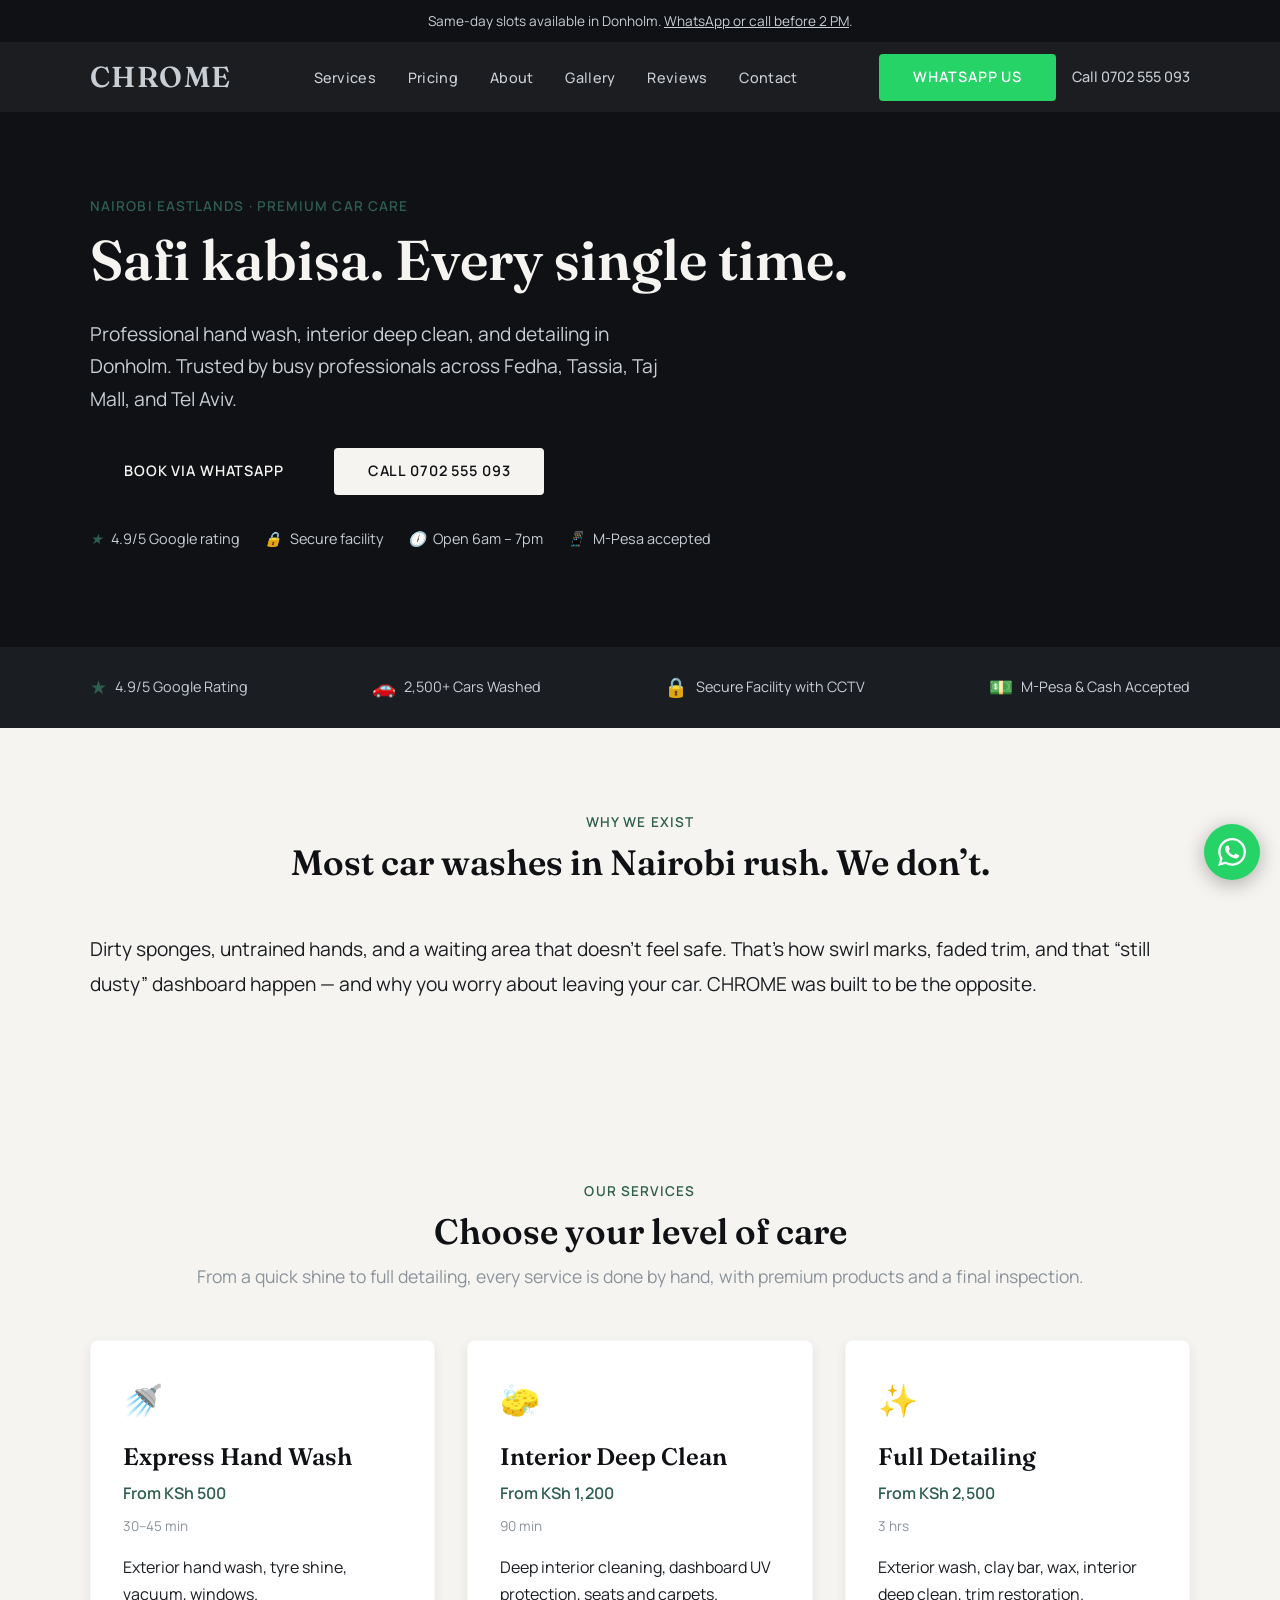
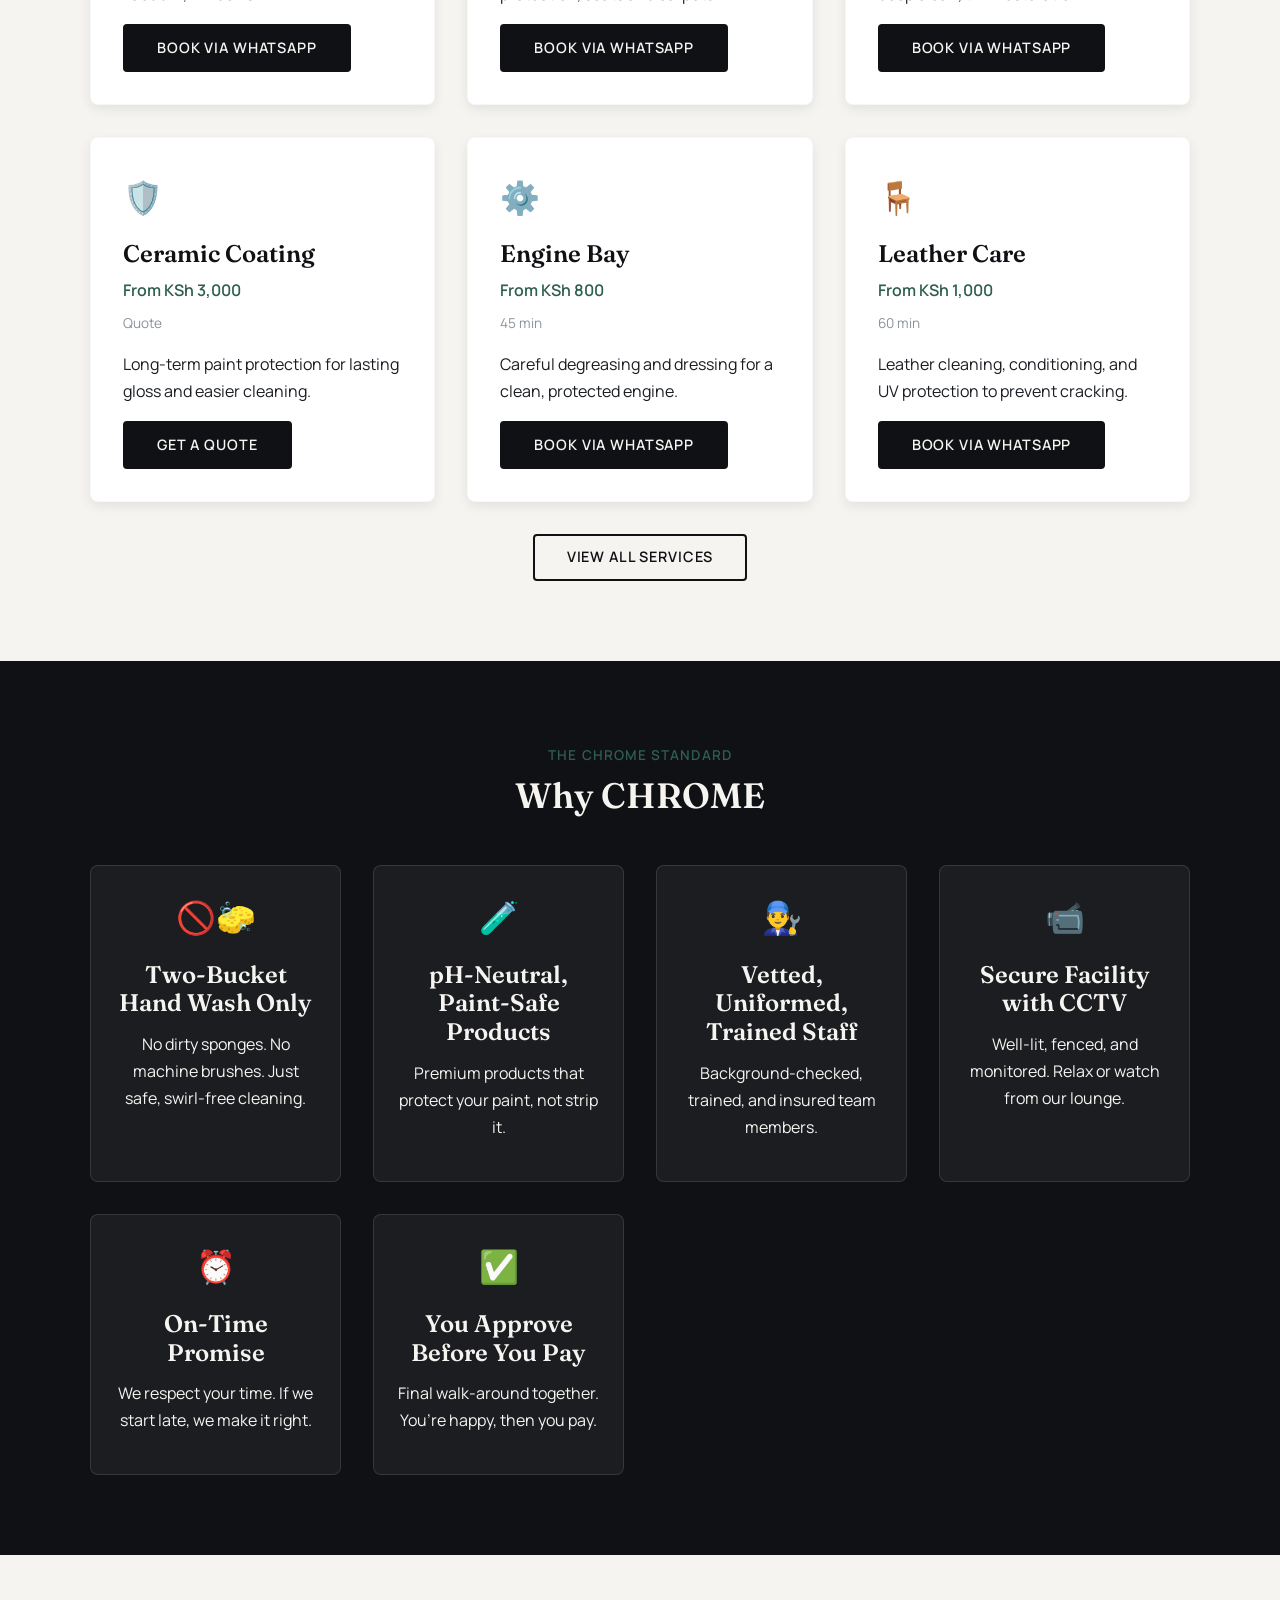
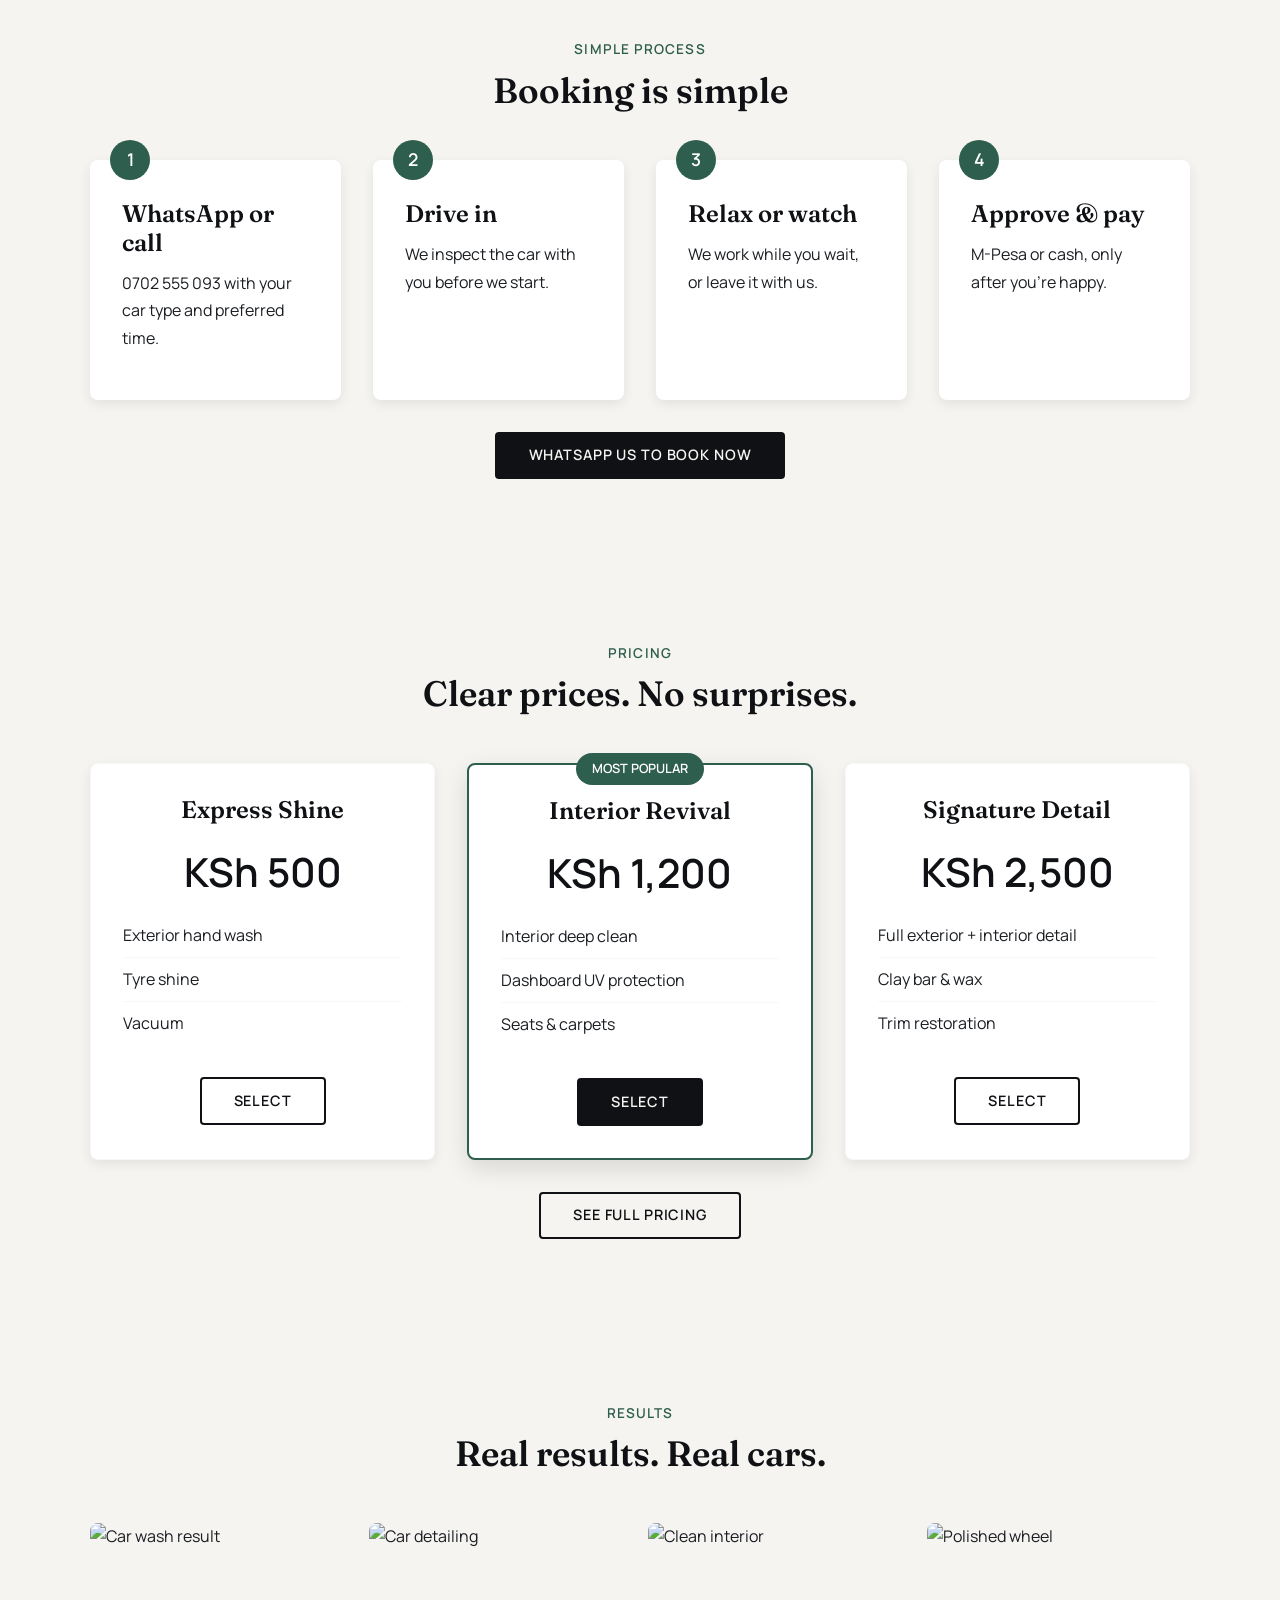
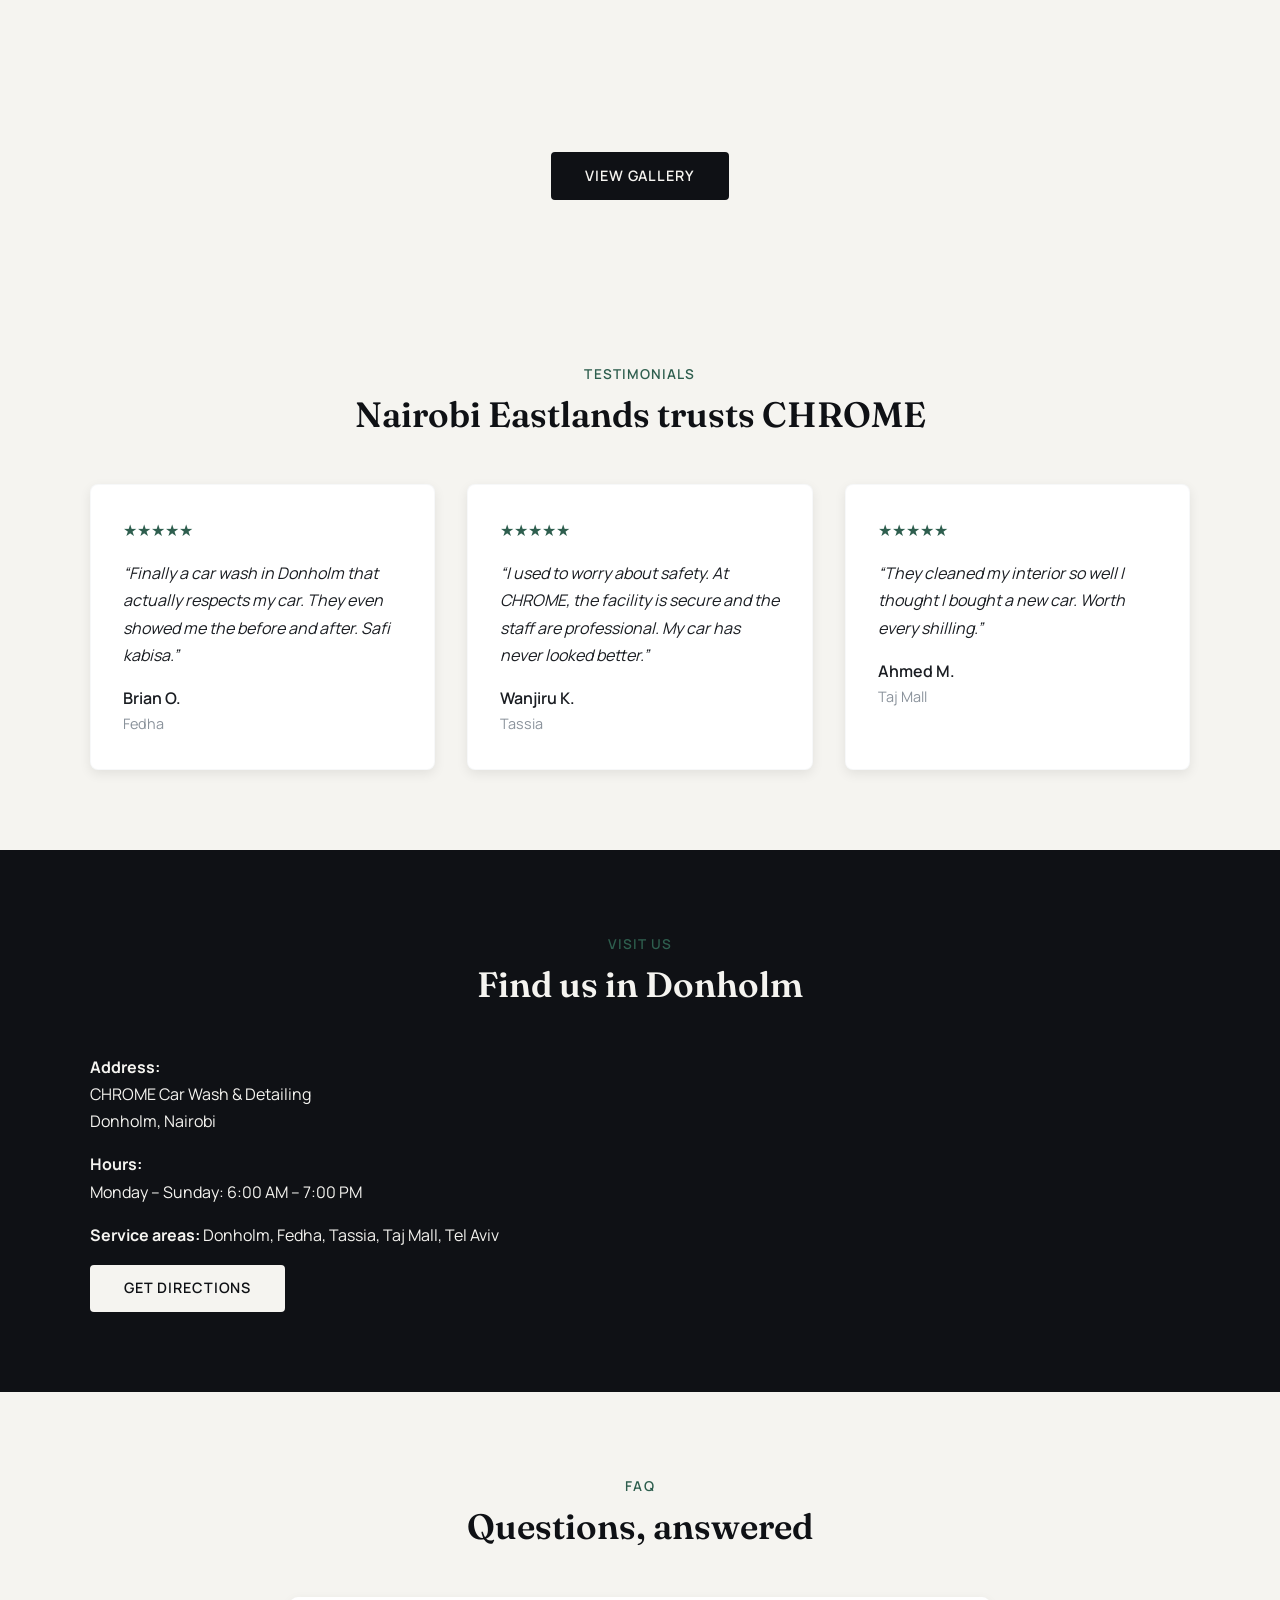
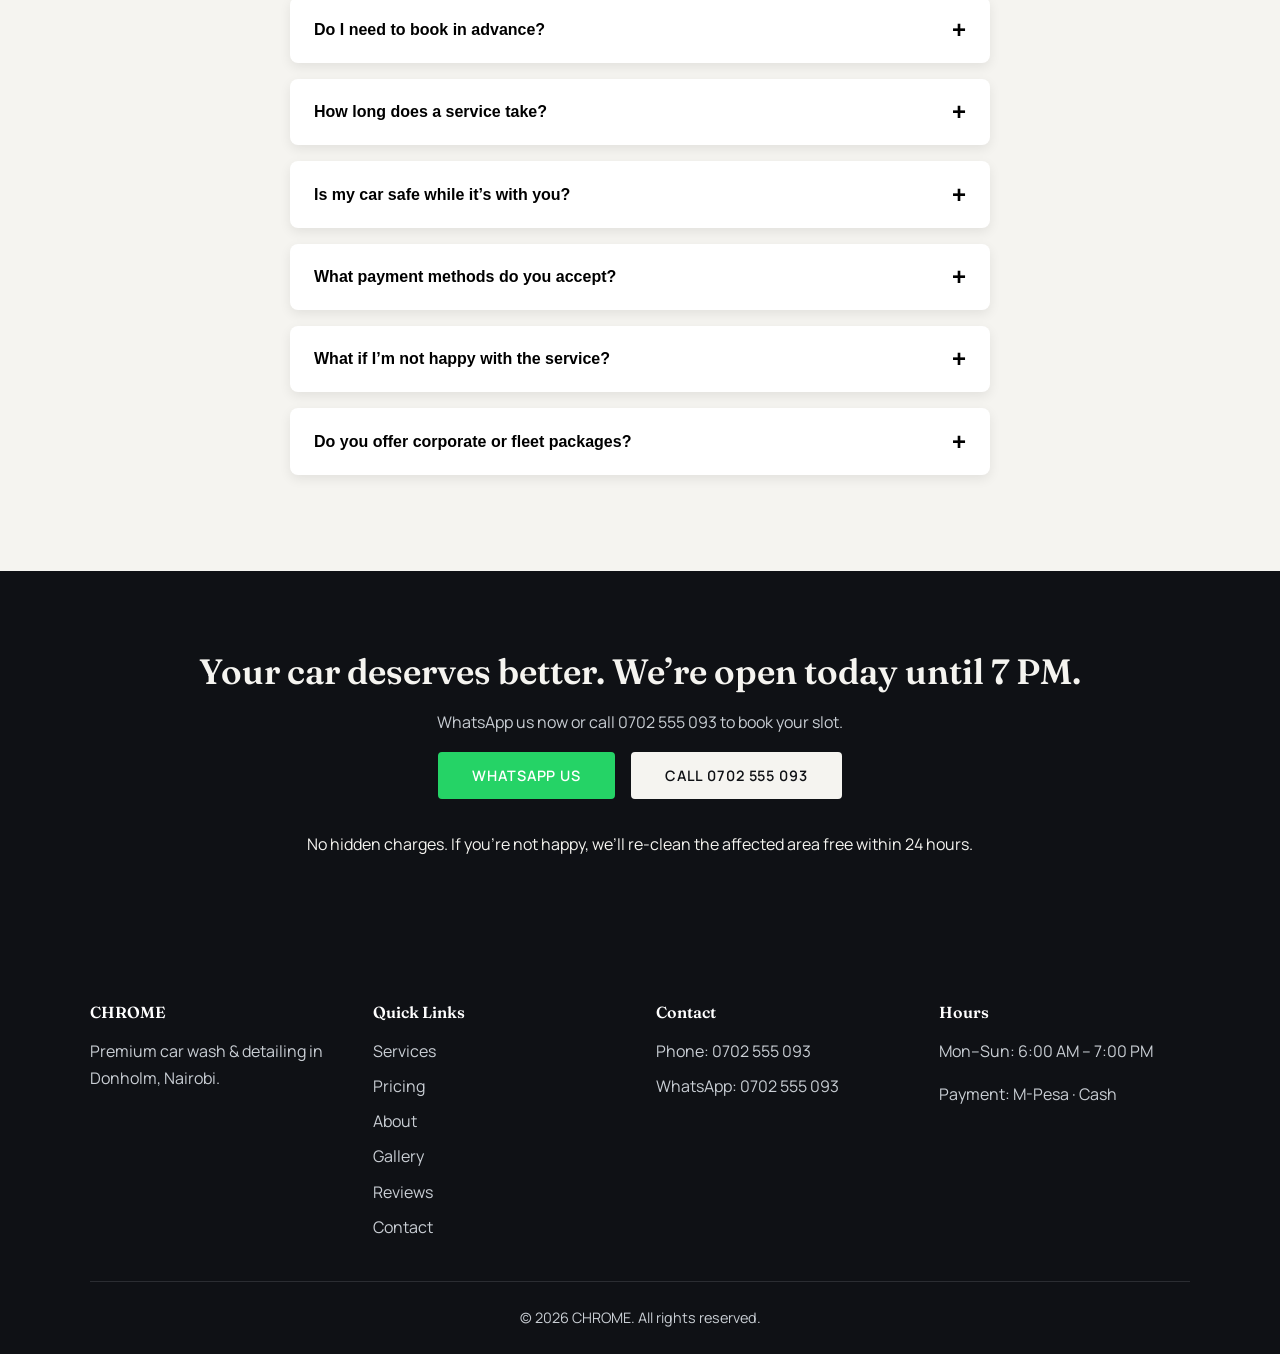
==== index.html @ c7eb3233 "Add files via upload" ====
<!DOCTYPE html>
<html lang="en">
<head>
  <meta charset="UTF-8">
  <meta name="viewport" content="width=device-width, initial-scale=1.0">
  <title>CHROME — Premium Car Wash & Detailing in Donholm, Nairobi</title>
  <meta name="description" content="CHROME is Nairobi Eastlands' premium car wash and detailing studio in Donholm. Hand washing, interior deep clean, ceramic coating. Book via WhatsApp or call 0702 555 093.">
  <link rel="preconnect" href="https://fonts.googleapis.com">
  <link rel="preconnect" href="https://fonts.gstatic.com" crossorigin>
  <link href="https://fonts.googleapis.com/css2?family=Fraunces:opsz,wght@9..144,400;9..144,500;9..144,600&family=Manrope:wght@400;500;600;700&display=swap" rel="stylesheet">
  <link rel="stylesheet" href="style.css">
</head>
<body>

  <!-- Announcement Bar -->
  <div class="announcement-bar">
    Same-day slots available in Donholm. <a href="https://wa.me/254702555093?text=Hello%20CHROME%2C%20I%20want%20to%20book%20a%20same-day%20slot.">WhatsApp or call before 2 PM</a>.
  </div>

  <!-- Header -->
  <header class="header">
    <nav class="nav container">
      <a href="index.html" class="logo">CHROME</a>
      <ul class="nav-menu">
        <li><a href="services.html">Services</a></li>
        <li><a href="pricing.html">Pricing</a></li>
        <li><a href="about.html">About</a></li>
        <li><a href="gallery.html">Gallery</a></li>
        <li><a href="reviews.html">Reviews</a></li>
        <li><a href="contact.html">Contact</a></li>
      </ul>
      <div class="nav-cta">
        <a href="https://wa.me/254702555093" class="btn btn-whatsapp">WhatsApp Us</a>
        <a href="tel:0702555093" class="phone-link">Call 0702 555 093</a>
      </div>
      <button class="hamburger" aria-label="Menu">
        <span></span><span></span><span></span>
      </button>
    </nav>
  </header>

  <!-- Hero -->
  <section class="hero">
    <div class="container">
      <span class="eyebrow">NAIROBI EASTLANDS · PREMIUM CAR CARE</span>
      <h1>Safi kabisa. Every single time.</h1>
      <p>Professional hand wash, interior deep clean, and detailing in Donholm. Trusted by busy professionals across Fedha, Tassia, Taj Mall, and Tel Aviv.</p>
      <div class="hero-cta">
        <a href="https://wa.me/254702555093?text=Hello%20CHROME%2C%20I%27d%20like%20to%20book%20a%20car%20wash." class="btn btn-primary">Book via WhatsApp</a>
        <a href="tel:0702555093" class="btn btn-outline btn-light">Call 0702 555 093</a>
      </div>
      <div class="hero-trust">
        <span><i>★</i> 4.9/5 Google rating</span>
        <span><i>🔒</i> Secure facility</span>
        <span><i>🕕</i> Open 6am – 7pm</span>
        <span><i>📱</i> M-Pesa accepted</span>
      </div>
    </div>
  </section>

  <!-- Social Proof Strip -->
  <section class="social-proof">
    <div class="container">
      <div class="social-proof-item"><span class="icon">★</span> 4.9/5 Google Rating</div>
      <div class="social-proof-item"><span class="icon">🚗</span> 2,500+ Cars Washed</div>
      <div class="social-proof-item"><span class="icon">🔒</span> Secure Facility with CCTV</div>
      <div class="social-proof-item"><span class="icon">💵</span> M-Pesa & Cash Accepted</div>
    </div>
  </section>

  <!-- Problem Section -->
  <section class="section problem">
    <div class="container">
      <div class="section-title">
        <span class="eyebrow">WHY WE EXIST</span>
        <h2>Most car washes in Nairobi rush. We don’t.</h2>
      </div>
      <p class="lead">Dirty sponges, untrained hands, and a waiting area that doesn’t feel safe. That’s how swirl marks, faded trim, and that “still dusty” dashboard happen — and why you worry about leaving your car. CHROME was built to be the opposite.</p>
    </div>
  </section>

  <!-- Services Overview -->
  <section class="section section-light">
    <div class="container">
      <div class="section-title">
        <span class="eyebrow">OUR SERVICES</span>
        <h2>Choose your level of care</h2>
        <p>From a quick shine to full detailing, every service is done by hand, with premium products and a final inspection.</p>
      </div>
      <div class="services-grid">
        <div class="service-card">
          <div class="icon">🚿</div>
          <h3>Express Hand Wash</h3>
          <div class="price">From KSh 500</div>
          <div class="time">30–45 min</div>
          <p>Exterior hand wash, tyre shine, vacuum, windows.</p>
          <a href="https://wa.me/254702555093?text=Hello%20CHROME%2C%20I%27d%20like%20to%20book%20the%20Express%20Hand%20Wash." class="btn btn-primary">Book via WhatsApp</a>
        </div>
        <div class="service-card">
          <div class="icon">🧽</div>
          <h3>Interior Deep Clean</h3>
          <div class="price">From KSh 1,200</div>
          <div class="time">90 min</div>
          <p>Deep interior cleaning, dashboard UV protection, seats and carpets.</p>
          <a href="https://wa.me/254702555093?text=Hello%20CHROME%2C%20I%27d%20like%20to%20book%20the%20Interior%20Deep%20Clean." class="btn btn-primary">Book via WhatsApp</a>
        </div>
        <div class="service-card">
          <div class="icon">✨</div>
          <h3>Full Detailing</h3>
          <div class="price">From KSh 2,500</div>
          <div class="time">3 hrs</div>
          <p>Exterior wash, clay bar, wax, interior deep clean, trim restoration.</p>
          <a href="https://wa.me/254702555093?text=Hello%20CHROME%2C%20I%27d%20like%20to%20book%20Full%20Detailing." class="btn btn-primary">Book via WhatsApp</a>
        </div>
        <div class="service-card">
          <div class="icon">🛡️</div>
          <h3>Ceramic Coating</h3>
          <div class="price">From KSh 3,000</div>
          <div class="time">Quote</div>
          <p>Long-term paint protection for lasting gloss and easier cleaning.</p>
          <a href="https://wa.me/254702555093?text=Hello%20CHROME%2C%20I%27d%20like%20a%20quote%20for%20Ceramic%20Coating." class="btn btn-primary">Get a Quote</a>
        </div>
        <div class="service-card">
          <div class="icon">⚙️</div>
          <h3>Engine Bay</h3>
          <div class="price">From KSh 800</div>
          <div class="time">45 min</div>
          <p>Careful degreasing and dressing for a clean, protected engine.</p>
          <a href="https://wa.me/254702555093?text=Hello%20CHROME%2C%20I%27d%20like%20to%20book%20Engine%20Bay%20Cleaning." class="btn btn-primary">Book via WhatsApp</a>
        </div>
        <div class="service-card">
          <div class="icon">🪑</div>
          <h3>Leather Care</h3>
          <div class="price">From KSh 1,000</div>
          <div class="time">60 min</div>
          <p>Leather cleaning, conditioning, and UV protection to prevent cracking.</p>
          <a href="https://wa.me/254702555093?text=Hello%20CHROME%2C%20I%27d%20like%20to%20book%20Leather%20Care." class="btn btn-primary">Book via WhatsApp</a>
        </div>
      </div>
      <div style="text-align:center; margin-top:2rem;">
        <a href="services.html" class="btn btn-outline">View All Services</a>
      </div>
    </div>
  </section>

  <!-- Why CHROME -->
  <section class="section section-dark">
    <div class="container">
      <div class="section-title">
        <span class="eyebrow">THE CHROME STANDARD</span>
        <h2>Why CHROME</h2>
      </div>
      <div class="features-grid">
        <div class="feature-item">
          <div class="icon">🚫🧽</div>
          <h3>Two-Bucket Hand Wash Only</h3>
          <p>No dirty sponges. No machine brushes. Just safe, swirl-free cleaning.</p>
        </div>
        <div class="feature-item">
          <div class="icon">🧪</div>
          <h3>pH-Neutral, Paint-Safe Products</h3>
          <p>Premium products that protect your paint, not strip it.</p>
        </div>
        <div class="feature-item">
          <div class="icon">👨‍🔧</div>
          <h3>Vetted, Uniformed, Trained Staff</h3>
          <p>Background-checked, trained, and insured team members.</p>
        </div>
        <div class="feature-item">
          <div class="icon">📹</div>
          <h3>Secure Facility with CCTV</h3>
          <p>Well-lit, fenced, and monitored. Relax or watch from our lounge.</p>
        </div>
        <div class="feature-item">
          <div class="icon">⏰</div>
          <h3>On-Time Promise</h3>
          <p>We respect your time. If we start late, we make it right.</p>
        </div>
        <div class="feature-item">
          <div class="icon">✅</div>
          <h3>You Approve Before You Pay</h3>
          <p>Final walk-around together. You’re happy, then you pay.</p>
        </div>
      </div>
    </div>
  </section>

  <!-- How It Works -->
  <section class="section section-light">
    <div class="container">
      <div class="section-title">
        <span class="eyebrow">SIMPLE PROCESS</span>
        <h2>Booking is simple</h2>
      </div>
      <div class="steps">
        <div class="step">
          <h3>WhatsApp or call</h3>
          <p>0702 555 093 with your car type and preferred time.</p>
        </div>
        <div class="step">
          <h3>Drive in</h3>
          <p>We inspect the car with you before we start.</p>
        </div>
        <div class="step">
          <h3>Relax or watch</h3>
          <p>We work while you wait, or leave it with us.</p>
        </div>
        <div class="step">
          <h3>Approve & pay</h3>
          <p>M-Pesa or cash, only after you’re happy.</p>
        </div>
      </div>
      <div style="text-align:center; margin-top:2rem;">
        <a href="https://wa.me/254702555093?text=Hello%20CHROME%2C%20I%27d%20like%20to%20book%20a%20slot." class="btn btn-primary">WhatsApp Us to Book Now</a>
      </div>
    </div>
  </section>

  <!-- Pricing Preview -->
  <section class="section">
    <div class="container">
      <div class="section-title">
        <span class="eyebrow">PRICING</span>
        <h2>Clear prices. No surprises.</h2>
      </div>
      <div class="pricing-grid">
        <div class="pricing-card">
          <h3>Express Shine</h3>
          <div class="price">KSh 500</div>
          <ul>
            <li>Exterior hand wash</li>
            <li>Tyre shine</li>
            <li>Vacuum</li>
          </ul>
          <a href="https://wa.me/254702555093?text=Hello%20CHROME%2C%20I%27d%20like%20to%20book%20Express%20Shine." class="btn btn-outline">Select</a>
        </div>
        <div class="pricing-card highlight">
          <div class="badge">Most Popular</div>
          <h3>Interior Revival</h3>
          <div class="price">KSh 1,200</div>
          <ul>
            <li>Interior deep clean</li>
            <li>Dashboard UV protection</li>
            <li>Seats & carpets</li>
          </ul>
          <a href="https://wa.me/254702555093?text=Hello%20CHROME%2C%20I%27d%20like%20to%20book%20Interior%20Revival." class="btn btn-primary">Select</a>
        </div>
        <div class="pricing-card">
          <h3>Signature Detail</h3>
          <div class="price">KSh 2,500</div>
          <ul>
            <li>Full exterior + interior detail</li>
            <li>Clay bar & wax</li>
            <li>Trim restoration</li>
          </ul>
          <a href="https://wa.me/254702555093?text=Hello%20CHROME%2C%20I%27d%20like%20to%20book%20Signature%20Detail." class="btn btn-outline">Select</a>
        </div>
      </div>
      <div style="text-align:center; margin-top:2rem;">
        <a href="pricing.html" class="btn btn-outline">See Full Pricing</a>
      </div>
    </div>
  </section>

  <!-- Gallery Preview -->
  <section class="section section-light">
    <div class="container">
      <div class="section-title">
        <span class="eyebrow">RESULTS</span>
        <h2>Real results. Real cars.</h2>
      </div>
      <div class="gallery-grid">
        <div class="gallery-item">
          <img src="https://images.unsplash.com/photo-1607860108855-64acf2078ed9?auto=format&fit=crop&w=400&q=80" alt="Car wash result" width="400" height="300" loading="lazy">
        </div>
        <div class="gallery-item">
          <img src="https://images.unsplash.com/photo-1600880292203-757bb62b4baf?auto=format&fit=crop&w=400&q=80" alt="Car detailing" width="400" height="300" loading="lazy">
        </div>
        <div class="gallery-item">
          <img src="https://images.unsplash.com/photo-1552519507-da3b142c6e3d?auto=format&fit=crop&w=400&q=80" alt="Clean interior" width="400" height="300" loading="lazy">
        </div>
        <div class="gallery-item">
          <img src="https://images.unsplash.com/photo-1605559424843-9e4c228bf1c2?auto=format&fit=crop&w=400&q=80" alt="Polished wheel" width="400" height="300" loading="lazy">
        </div>
      </div>
      <div style="text-align:center; margin-top:2rem;">
        <a href="gallery.html" class="btn btn-primary">View Gallery</a>
      </div>
    </div>
  </section>

  <!-- Testimonials -->
  <section class="section">
    <div class="container">
      <div class="section-title">
        <span class="eyebrow">TESTIMONIALS</span>
        <h2>Nairobi Eastlands trusts CHROME</h2>
      </div>
      <div class="testimonial-grid">
        <div class="testimonial-card">
          <div class="stars">★★★★★</div>
          <p class="quote">“Finally a car wash in Donholm that actually respects my car. They even showed me the before and after. Safi kabisa.”</p>
          <div class="author">Brian O.</div>
          <div class="location">Fedha</div>
        </div>
        <div class="testimonial-card">
          <div class="stars">★★★★★</div>
          <p class="quote">“I used to worry about safety. At CHROME, the facility is secure and the staff are professional. My car has never looked better.”</p>
          <div class="author">Wanjiru K.</div>
          <div class="location">Tassia</div>
        </div>
        <div class="testimonial-card">
          <div class="stars">★★★★★</div>
          <p class="quote">“They cleaned my interior so well I thought I bought a new car. Worth every shilling.”</p>
          <div class="author">Ahmed M.</div>
          <div class="location">Taj Mall</div>
        </div>
      </div>
    </div>
  </section>

  <!-- Location & Hours -->
  <section class="section section-dark">
    <div class="container">
      <div class="section-title">
        <span class="eyebrow">VISIT US</span>
        <h2>Find us in Donholm</h2>
      </div>
      <div class="contact-grid">
        <div>
          <p><strong>Address:</strong><br>CHROME Car Wash & Detailing<br>Donholm, Nairobi</p>
          <p><strong>Hours:</strong><br>Monday – Sunday: 6:00 AM – 7:00 PM</p>
          <p><strong>Service areas:</strong> Donholm, Fedha, Tassia, Taj Mall, Tel Aviv</p>
          <a href="https://maps.google.com/?q=Donholm,Nairobi" target="_blank" class="btn btn-outline btn-light">Get Directions</a>
        </div>
        <div>
          <!-- Embed Google Map iframe -->
          <iframe src="https://www.google.com/maps?q=Donholm,Nairobi&output=embed" width="100%" height="250" style="border:0; border-radius:8px;" loading="lazy"></iframe>
        </div>
      </div>
    </div>
  </section>

  <!-- FAQ -->
  <section class="section section-light">
    <div class="container">
      <div class="section-title">
        <span class="eyebrow">FAQ</span>
        <h2>Questions, answered</h2>
      </div>
      <div class="faq-list">
        <div class="faq-item">
          <button class="faq-question">Do I need to book in advance?</button>
          <div class="faq-answer"><p>We recommend booking via WhatsApp or phone to guarantee a slot, especially on weekends. Walk-ins are welcome if we have space.</p></div>
        </div>
        <div class="faq-item">
          <button class="faq-question">How long does a service take?</button>
          <div class="faq-answer"><p>Express hand wash: 30–45 min. Interior deep clean: ~90 min. Full detailing: ~3 hours. We’ll confirm exact times when you book.</p></div>
        </div>
        <div class="faq-item">
          <button class="faq-question">Is my car safe while it’s with you?</button>
          <div class="faq-answer"><p>Yes. Our facility is fenced, well-lit, and monitored by CCTV. Staff are vetted and insured. You can also wait in our comfortable lounge.</p></div>
        </div>
        <div class="faq-item">
          <button class="faq-question">What payment methods do you accept?</button>
          <div class="faq-answer"><p>M-Pesa and cash. You pay only after you’ve approved the work.</p></div>
        </div>
        <div class="faq-item">
          <button class="faq-question">What if I’m not happy with the service?</button>
          <div class="faq-answer"><p>If you’re not completely satisfied, we’ll re-clean the affected area free within 24 hours. No arguments.</p></div>
        </div>
        <div class="faq-item">
          <button class="faq-question">Do you offer corporate or fleet packages?</button>
          <div class="faq-answer"><p>Yes. We have weekly, bi-weekly, and monthly fleet plans for companies, NGOs, and schools. WhatsApp us for a custom quote.</p></div>
        </div>
      </div>
    </div>
  </section>

  <!-- Final CTA -->
  <section class="section section-dark">
    <div class="container text-center">
      <h2>Your car deserves better. We’re open today until 7 PM.</h2>
      <p style="color: var(--color-silver);">WhatsApp us now or call 0702 555 093 to book your slot.</p>
      <div class="hero-cta" style="justify-content:center;">
        <a href="https://wa.me/254702555093?text=Hello%20CHROME%2C%20I%27d%20like%20to%20book%20a%20car%20wash." class="btn btn-whatsapp">WhatsApp Us</a>
        <a href="tel:0702555093" class="btn btn-outline btn-light">Call 0702 555 093</a>
      </div>
      <p style="margin-top:1rem;">No hidden charges. If you’re not happy, we’ll re-clean the affected area free within 24 hours.</p>
    </div>
  </section>

  <!-- Footer -->
  <footer class="footer">
    <div class="container">
      <div class="footer-grid">
        <div>
          <h4>CHROME</h4>
          <p>Premium car wash & detailing in Donholm, Nairobi.</p>
        </div>
        <div>
          <h4>Quick Links</h4>
          <a href="services.html">Services</a>
          <a href="pricing.html">Pricing</a>
          <a href="about.html">About</a>
          <a href="gallery.html">Gallery</a>
          <a href="reviews.html">Reviews</a>
          <a href="contact.html">Contact</a>
        </div>
        <div>
          <h4>Contact</h4>
          <a href="tel:0702555093">Phone: 0702 555 093</a>
          <a href="https://wa.me/254702555093">WhatsApp: 0702 555 093</a>
        </div>
        <div>
          <h4>Hours</h4>
          <p>Mon–Sun: 6:00 AM – 7:00 PM</p>
          <p>Payment: M-Pesa · Cash</p>
        </div>
      </div>
      <div class="footer-bottom">
        © <span id="current-year"></span> CHROME. All rights reserved.
      </div>
    </div>
  </footer>

  <!-- Floating WhatsApp Button (only) -->
  <a href="https://wa.me/254702555093" class="floating-whatsapp pulse" aria-label="WhatsApp">
    <svg width="28" height="28" viewBox="0 0 24 24" fill="#fff"><path d="M17.472 14.382c-.297-.149-1.758-.867-2.03-.967-.273-.099-.471-.148-.67.15-.197.297-.767.966-.94 1.164-.173.199-.347.223-.644.075-.297-.15-1.255-.463-2.39-1.475-.883-.788-1.48-1.761-1.653-2.059-.173-.297-.018-.458.13-.606.134-.133.298-.347.446-.52.149-.174.198-.298.298-.497.099-.198.05-.371-.025-.52-.075-.149-.669-1.612-.916-2.207-.242-.579-.487-.5-.669-.51-.173-.008-.371-.01-.57-.01-.198 0-.52.074-.792.372-.272.297-1.04 1.016-1.04 2.479 0 1.462 1.065 2.875 1.213 3.074.149.198 2.096 3.2 5.077 4.487.709.306 1.262.489 1.694.625.712.227 1.36.195 1.871.118.571-.085 1.758-.719 2.006-1.413.248-.694.248-1.289.173-1.413-.074-.124-.272-.198-.57-.347m-5.421 7.403h-.004a9.87 9.87 0 01-5.031-1.378l-.361-.214-3.741.982.998-3.648-.235-.374a9.86 9.86 0 01-1.51-5.26c.001-5.45 4.436-9.884 9.888-9.884 2.64 0 5.122 1.03 6.988 2.898a9.825 9.825 0 012.893 6.994c-.003 5.45-4.437 9.884-9.885 9.884m8.413-18.297A11.815 11.815 0 0012.05 0C5.495 0 .16 5.335.157 11.892c0 2.096.547 4.142 1.588 5.945L.057 24l6.305-1.654a11.882 11.882 0 005.683 1.448h.005c6.554 0 11.89-5.335 11.893-11.893a11.821 11.821 0 00-3.48-8.413z"/></svg>
  </a>

  <script src="script.js"></script>
</body>
</html>
---- style.css ----
/* =========================================
   CHROME – Premium Car Wash & Detailing
   Design System: Graphite & Chrome
   ========================================= */

/* ---------- CSS Variables ---------- */
:root {
  --color-dark: #0F1115;
  --color-surface: #1A1D22;
  --color-silver: #C9CED4;
  --color-ivory: #F5F4F0;
  --color-trust: #2E5E4E;
  --color-whatsapp: #25D366;
  --color-text-light: #F5F4F0;
  --color-text-dark: #1A1D22;
  --color-text-muted: #8A929B;
  --color-border: rgba(201, 206, 212, 0.15);
  --font-heading: 'Fraunces', serif;
  --font-body: 'Manrope', sans-serif;
  --shadow-sm: 0 4px 12px rgba(0,0,0,0.08);
  --shadow-md: 0 8px 24px rgba(0,0,0,0.12);
  --transition: all 0.3s ease;
}

/* ---------- Reset & Base ---------- */
*,
*::before,
*::after {
  margin: 0;
  padding: 0;
  box-sizing: border-box;
}

html {
  scroll-behavior: smooth;
  -webkit-text-size-adjust: 100%;
}

body {
  font-family: var(--font-body);
  font-size: 16px;
  line-height: 1.7;
  color: var(--color-text-dark);
  background-color: var(--color-ivory);
  -webkit-font-smoothing: antialiased;
}

img {
  max-width: 100%;
  height: auto;
  display: block;
}

a {
  color: inherit;
  text-decoration: none;
  transition: var(--transition);
}

ul {
  list-style: none;
}

.container {
  width: 100%;
  max-width: 1140px;
  margin: 0 auto;
  padding: 0 20px;
}

/* ---------- Typography ---------- */
h1, h2, h3, h4 {
  font-family: var(--font-heading);
  font-weight: 600;
  line-height: 1.2;
  color: var(--color-dark);
}

h1 {
  font-size: 2.8rem;
  margin-bottom: 1.2rem;
}

h2 {
  font-size: 2.2rem;
  margin-bottom: 1rem;
}

h3 {
  font-size: 1.5rem;
  margin-bottom: 0.8rem;
}

p {
  margin-bottom: 1rem;
}

.section-title {
  text-align: center;
  margin-bottom: 3rem;
}

.section-title h2 {
  margin-bottom: 0.5rem;
}

.section-title p {
  color: var(--color-text-muted);
  font-size: 1.1rem;
}

.eyebrow {
  display: inline-block;
  font-family: var(--font-body);
  font-size: 0.85rem;
  font-weight: 600;
  text-transform: uppercase;
  letter-spacing: 0.08em;
  color: var(--color-trust);
  margin-bottom: 0.5rem;
}

/* ---------- Buttons ---------- */
.btn {
  display: inline-block;
  font-family: var(--font-body);
  font-size: 0.9rem;
  font-weight: 600;
  text-transform: uppercase;
  letter-spacing: 0.06em;
  padding: 0.9rem 2rem;
  border-radius: 4px;
  cursor: pointer;
  transition: var(--transition);
  border: 2px solid transparent;
  text-align: center;
  line-height: 1;
}

.btn-primary {
  background-color: var(--color-dark);
  color: var(--color-text-light);
  border-color: var(--color-dark);
}

.btn-primary:hover {
  background-color: var(--color-surface);
  border-color: var(--color-surface);
}

.btn-outline {
  background-color: transparent;
  color: var(--color-dark);
  border-color: var(--color-dark);
}

.btn-outline:hover {
  background-color: var(--color-dark);
  color: var(--color-text-light);
}

.btn-whatsapp {
  background-color: var(--color-whatsapp);
  color: #fff;
  border-color: var(--color-whatsapp);
}

.btn-whatsapp:hover {
  background-color: #1FB955;
  border-color: #1FB955;
}

.btn-light {
  background-color: var(--color-text-light);
  color: var(--color-dark);
  border-color: var(--color-text-light);
}

.btn-light:hover {
  background-color: var(--color-silver);
  border-color: var(--color-silver);
}

/* ---------- Announcement Bar ---------- */
.announcement-bar {
  background-color: var(--color-dark);
  color: var(--color-silver);
  text-align: center;
  padding: 0.6rem 1rem;
  font-size: 0.85rem;
  position: relative;
  z-index: 1001;
}

.announcement-bar a {
  color: var(--color-silver);
  text-decoration: underline;
}

.announcement-bar a:hover {
  color: #fff;
}

/* ---------- Header & Navigation ---------- */
.header {
  background-color: rgba(15, 17, 21, 0.95);
  backdrop-filter: blur(10px);
  position: sticky;
  top: 0;
  z-index: 1000;
  transition: var(--transition);
}

.header.scrolled {
  box-shadow: 0 4px 20px rgba(0,0,0,0.2);
}

.nav {
  display: flex;
  align-items: center;
  justify-content: space-between;
  height: 70px;
}

.logo {
  font-family: var(--font-heading);
  font-size: 1.8rem;
  font-weight: 600;
  color: var(--color-silver);
  letter-spacing: 0.05em;
}

.logo span {
  color: var(--color-trust);
}

.nav-menu {
  display: flex;
  align-items: center;
  gap: 2rem;
}

.nav-menu a {
  color: var(--color-silver);
  font-size: 0.9rem;
  font-weight: 500;
  letter-spacing: 0.02em;
  position: relative;
}

.nav-menu a:hover {
  color: #fff;
}

.nav-menu a::after {
  content: '';
  position: absolute;
  bottom: -6px;
  left: 0;
  width: 0;
  height: 2px;
  background-color: var(--color-trust);
  transition: var(--transition);
}

.nav-menu a:hover::after {
  width: 100%;
}

.nav-cta {
  display: flex;
  align-items: center;
  gap: 1rem;
}

.nav-cta .phone-link {
  color: var(--color-silver);
  font-size: 0.9rem;
  font-weight: 500;
}

.nav-cta .phone-link:hover {
  color: #fff;
}

.hamburger {
  display: none;
  cursor: pointer;
  background: none;
  border: none;
  padding: 0.5rem;
}

.hamburger span {
  display: block;
  width: 24px;
  height: 2px;
  background-color: var(--color-silver);
  margin: 5px 0;
  transition: var(--transition);
}

/* Mobile menu */
@media (max-width: 768px) {
  .nav-menu {
    position: fixed;
    top: 70px;
    left: 0;
    right: 0;
    background-color: var(--color-dark);
    flex-direction: column;
    align-items: stretch;
    padding: 2rem;
    gap: 1.5rem;
    transform: translateY(-120%);
    transition: transform 0.3s ease;
    z-index: 999;
  }

  .nav-menu.active {
    transform: translateY(0);
  }

  .nav-cta {
    display: none;
  }

  .hamburger {
    display: block;
  }

  .hamburger.active span:nth-child(1) {
    transform: rotate(45deg) translate(5px, 5px);
  }

  .hamburger.active span:nth-child(2) {
    opacity: 0;
  }

  .hamburger.active span:nth-child(3) {
    transform: rotate(-45deg) translate(7px, -6px);
  }
}

/* ---------- Hero ---------- */
.hero {
  background-color: var(--color-dark);
  color: var(--color-text-light);
  padding: 5rem 0 6rem;
  position: relative;
  overflow: hidden;
}

.hero::before {
  content: '';
  position: absolute;
  top: 0;
  left: 0;
  right: 0;
  bottom: 0;
  background: linear-gradient(135deg, rgba(15,17,21,0.9) 0%, rgba(15,17,21,0.7) 100%);
  z-index: 1;
}

.hero .container {
  position: relative;
  z-index: 2;
}

.hero h1 {
  color: var(--color-text-light);
  font-size: 3.5rem;
  margin-bottom: 1.5rem;
}

.hero p {
  color: var(--color-silver);
  font-size: 1.2rem;
  max-width: 600px;
  margin-bottom: 2rem;
}

.hero-cta {
  display: flex;
  gap: 1rem;
  flex-wrap: wrap;
  margin-bottom: 2rem;
}

.hero-trust {
  display: flex;
  flex-wrap: wrap;
  gap: 1.5rem;
  color: var(--color-silver);
  font-size: 0.9rem;
}

.hero-trust i {
  color: var(--color-trust);
  margin-right: 0.3rem;
}

/* ---------- Social Proof Strip ---------- */
.social-proof {
  background-color: var(--color-surface);
  color: var(--color-silver);
  padding: 1.5rem 0;
}

.social-proof .container {
  display: flex;
  justify-content: space-between;
  flex-wrap: wrap;
  gap: 1rem;
}

.social-proof-item {
  display: flex;
  align-items: center;
  gap: 0.5rem;
  font-size: 0.9rem;
}

.social-proof-item .icon {
  color: var(--color-trust);
  font-size: 1.2rem;
}

/* ---------- Sections Spacing ---------- */
.section {
  padding: 5rem 0;
}

.section-dark {
  background-color: var(--color-dark);
  color: var(--color-text-light);
}

.section-dark h2,
.section-dark h3 {
  color: var(--color-text-light);
}

.section-light {
  background-color: var(--color-ivory);
}

/* ---------- Problem Section ---------- */
.problem {
  background-color: var(--color-ivory);
}

.problem .lead {
  font-size: 1.2rem;
  line-height: 1.8;
}

/* ---------- Services Cards ---------- */
.services-grid {
  display: grid;
  grid-template-columns: repeat(auto-fit, minmax(280px, 1fr));
  gap: 2rem;
}

.service-card {
  background: #fff;
  border-radius: 8px;
  padding: 2rem;
  box-shadow: var(--shadow-sm);
  transition: var(--transition);
  border: 1px solid var(--color-border);
}

.service-card:hover {
  box-shadow: var(--shadow-md);
  transform: translateY(-4px);
}

.service-card .icon {
  font-size: 2rem;
  color: var(--color-trust);
  margin-bottom: 1rem;
}

.service-card h3 {
  margin-bottom: 0.5rem;
}

.service-card .price {
  font-weight: 600;
  color: var(--color-trust);
  margin-bottom: 0.5rem;
}

.service-card .time {
  color: var(--color-text-muted);
  font-size: 0.85rem;
  margin-bottom: 1rem;
}

/* ---------- Feature List ---------- */
.features-grid {
  display: grid;
  grid-template-columns: repeat(auto-fit, minmax(250px, 1fr));
  gap: 2rem;
}

.feature-item {
  text-align: center;
  padding: 1.5rem;
  background: rgba(255,255,255,0.05);
  border-radius: 8px;
  border: 1px solid var(--color-border);
}

.feature-item .icon {
  font-size: 2rem;
  color: var(--color-trust);
  margin-bottom: 1rem;
}

/* ---------- How It Works Steps ---------- */
.steps {
  display: grid;
  grid-template-columns: repeat(auto-fit, minmax(220px, 1fr));
  gap: 2rem;
  counter-reset: step;
}

.step {
  position: relative;
  padding: 2rem;
  background: #fff;
  border-radius: 8px;
  box-shadow: var(--shadow-sm);
}

.step::before {
  counter-increment: step;
  content: counter(step);
  position: absolute;
  top: -20px;
  left: 20px;
  background-color: var(--color-trust);
  color: #fff;
  width: 40px;
  height: 40px;
  border-radius: 50%;
  display: flex;
  align-items: center;
  justify-content: center;
  font-weight: 600;
  font-size: 1.1rem;
}

.step h3 {
  margin-top: 0.5rem;
}

/* ---------- Pricing Tables ---------- */
.pricing-grid {
  display: grid;
  grid-template-columns: repeat(auto-fit, minmax(280px, 1fr));
  gap: 2rem;
}

.pricing-card {
  background: #fff;
  border-radius: 8px;
  padding: 2rem;
  box-shadow: var(--shadow-sm);
  border: 1px solid var(--color-border);
  text-align: center;
  position: relative;
}

.pricing-card.highlight {
  border: 2px solid var(--color-trust);
  box-shadow: var(--shadow-md);
}

.pricing-card .badge {
  position: absolute;
  top: -12px;
  left: 50%;
  transform: translateX(-50%);
  background-color: var(--color-trust);
  color: #fff;
  padding: 0.3rem 1rem;
  border-radius: 20px;
  font-size: 0.8rem;
  font-weight: 600;
  text-transform: uppercase;
}

.pricing-card .price {
  font-size: 2.5rem;
  font-weight: 600;
  color: var(--color-dark);
  margin-bottom: 0.5rem;
}

.pricing-card .price span {
  font-size: 1rem;
  font-weight: 400;
  color: var(--color-text-muted);
}

.pricing-card ul {
  text-align: left;
  margin-bottom: 2rem;
}

.pricing-card li {
  padding: 0.5rem 0;
  border-bottom: 1px solid var(--color-border);
}

.pricing-card li:last-child {
  border-bottom: none;
}

/* ---------- Gallery ---------- */
.filter-chips {
  display: flex;
  flex-wrap: wrap;
  gap: 0.8rem;
  margin-bottom: 2rem;
}

.filter-chip {
  background: #fff;
  border: 1px solid var(--color-border);
  padding: 0.5rem 1.2rem;
  border-radius: 30px;
  cursor: pointer;
  font-size: 0.9rem;
  transition: var(--transition);
  white-space: nowrap;
}

.filter-chip.active,
.filter-chip:hover {
  background-color: var(--color-dark);
  color: #fff;
  border-color: var(--color-dark);
}

.gallery-grid {
  display: grid;
  grid-template-columns: repeat(auto-fill, minmax(250px, 1fr));
  gap: 1rem;
}

.gallery-item {
  position: relative;
  overflow: hidden;
  border-radius: 8px;
  cursor: pointer;
  aspect-ratio: 4/3;
}

.gallery-item img {
  width: 100%;
  height: 100%;
  object-fit: cover;
  transition: transform 0.3s ease;
}

.gallery-item:hover img {
  transform: scale(1.03);
}

.gallery-item .caption {
  position: absolute;
  bottom: 0;
  left: 0;
  right: 0;
  background: linear-gradient(transparent, rgba(0,0,0,0.7));
  color: #fff;
  padding: 1rem;
  font-size: 0.9rem;
}

/* Before/After Slider */
.before-after {
  position: relative;
  width: 100%;
  max-width: 600px;
  margin: 0 auto;
  overflow: hidden;
  user-select: none;
  aspect-ratio: 4/3;
}

.before-after img {
  position: absolute;
  top: 0;
  left: 0;
  width: 100%;
  height: 100%;
  object-fit: cover;
}

.before-after .after-img {
  clip-path: inset(0 50% 0 0);
}

.before-after input[type="range"] {
  position: absolute;
  top: 0;
  left: 0;
  width: 100%;
  height: 100%;
  opacity: 0;
  cursor: ew-resize;
  z-index: 5;
}

.before-after .divider {
  position: absolute;
  top: 0;
  bottom: 0;
  left: 50%;
  width: 2px;
  background: #fff;
  z-index: 4;
  pointer-events: none;
}

.before-after .divider::after {
  content: '↔';
  position: absolute;
  top: 50%;
  left: 50%;
  transform: translate(-50%, -50%);
  background: #fff;
  border-radius: 50%;
  width: 36px;
  height: 36px;
  display: flex;
  align-items: center;
  justify-content: center;
  font-size: 1.2rem;
  color: var(--color-dark);
  box-shadow: 0 2px 8px rgba(0,0,0,0.3);
}

/* ---------- Testimonials ---------- */
.testimonial-grid {
  display: grid;
  grid-template-columns: repeat(auto-fit, minmax(300px, 1fr));
  gap: 2rem;
}

.testimonial-card {
  background: #fff;
  padding: 2rem;
  border-radius: 8px;
  box-shadow: var(--shadow-sm);
  border: 1px solid var(--color-border);
}

.testimonial-card .stars {
  color: var(--color-trust);
  margin-bottom: 1rem;
}

.testimonial-card .quote {
  font-style: italic;
  margin-bottom: 1rem;
}

.testimonial-card .author {
  font-weight: 600;
}

.testimonial-card .location {
  color: var(--color-text-muted);
  font-size: 0.9rem;
}

/* ---------- FAQ Accordion ---------- */
.faq-list {
  max-width: 700px;
  margin: 0 auto;
}

.faq-item {
  background: #fff;
  margin-bottom: 1rem;
  border-radius: 8px;
  box-shadow: var(--shadow-sm);
  overflow: hidden;
}

.faq-question {
  padding: 1.2rem 1.5rem;
  cursor: pointer;
  font-weight: 600;
  display: flex;
  justify-content: space-between;
  align-items: center;
  background: none;
  border: none;
  width: 100%;
  text-align: left;
  font-size: 1rem;
}

.faq-question::after {
  content: '+';
  font-size: 1.5rem;
  transition: var(--transition);
}

.faq-item.active .faq-question::after {
  content: '−';
}

.faq-answer {
  max-height: 0;
  overflow: hidden;
  transition: max-height 0.3s ease;
}

.faq-item.active .faq-answer {
  max-height: 300px;
}

.faq-answer p {
  padding: 0 1.5rem 1.5rem;
  margin: 0;
}

/* ---------- Contact ---------- */
.contact-grid {
  display: grid;
  grid-template-columns: 1fr 1fr;
  gap: 3rem;
}

.contact-info-card {
  background: #fff;
  padding: 2rem;
  border-radius: 8px;
  box-shadow: var(--shadow-sm);
  margin-bottom: 1rem;
}

.contact-info-card h3 {
  margin-bottom: 0.5rem;
}

.contact-form input,
.contact-form textarea {
  width: 100%;
  padding: 0.8rem;
  margin-bottom: 1rem;
  border: 1px solid var(--color-border);
  border-radius: 4px;
  font-family: var(--font-body);
  font-size: 1rem;
}

.contact-form textarea {
  min-height: 120px;
}

/* ---------- Footer ---------- */
.footer {
  background-color: var(--color-dark);
  color: var(--color-silver);
  padding: 3rem 0 1.5rem;
}

.footer-grid {
  display: grid;
  grid-template-columns: repeat(auto-fit, minmax(200px, 1fr));
  gap: 2rem;
  margin-bottom: 2rem;
}

.footer h4 {
  color: #fff;
  margin-bottom: 1rem;
}

.footer a {
  color: var(--color-silver);
  display: block;
  margin-bottom: 0.5rem;
}

.footer a:hover {
  color: #fff;
}

.footer-bottom {
  text-align: center;
  padding-top: 1.5rem;
  border-top: 1px solid var(--color-border);
  font-size: 0.9rem;
}

/* ---------- Floating WhatsApp Button (only) ---------- */
.floating-whatsapp {
  position: fixed;
  bottom: 20px;
  right: 20px;
  width: 56px;
  height: 56px;
  border-radius: 50%;
  background-color: var(--color-whatsapp);
  display: flex;
  align-items: center;
  justify-content: center;
  box-shadow: 0 4px 20px rgba(0,0,0,0.3);
  z-index: 998;
  transition: var(--transition);
}

.floating-whatsapp:hover {
  transform: scale(1.05);
}

/* Pulse animation */
@keyframes pulse {
  0% { transform: scale(1); box-shadow: 0 0 0 0 rgba(37, 211, 102, 0.7); }
  70% { transform: scale(1.1); box-shadow: 0 0 0 15px rgba(37, 211, 102, 0); }
  100% { transform: scale(1); box-shadow: 0 0 0 0 rgba(37, 211, 102, 0); }
}

.floating-whatsapp.pulse {
  animation: pulse 2s infinite;
}

/* ---------- Utility ---------- */
.text-center {
  text-align: center;
}

.mb-1 { margin-bottom: 1rem; }
.mb-2 { margin-bottom: 2rem; }
.mb-3 { margin-bottom: 3rem; }

/* ---------- Responsive Adjustments ---------- */
@media (max-width: 768px) {
  h1 { font-size: 2.5rem; }
  h2 { font-size: 1.8rem; }
  .hero h1 { font-size: 2.8rem; }
  .section { padding: 3rem 0; }
  .contact-grid { grid-template-columns: 1fr; }
}
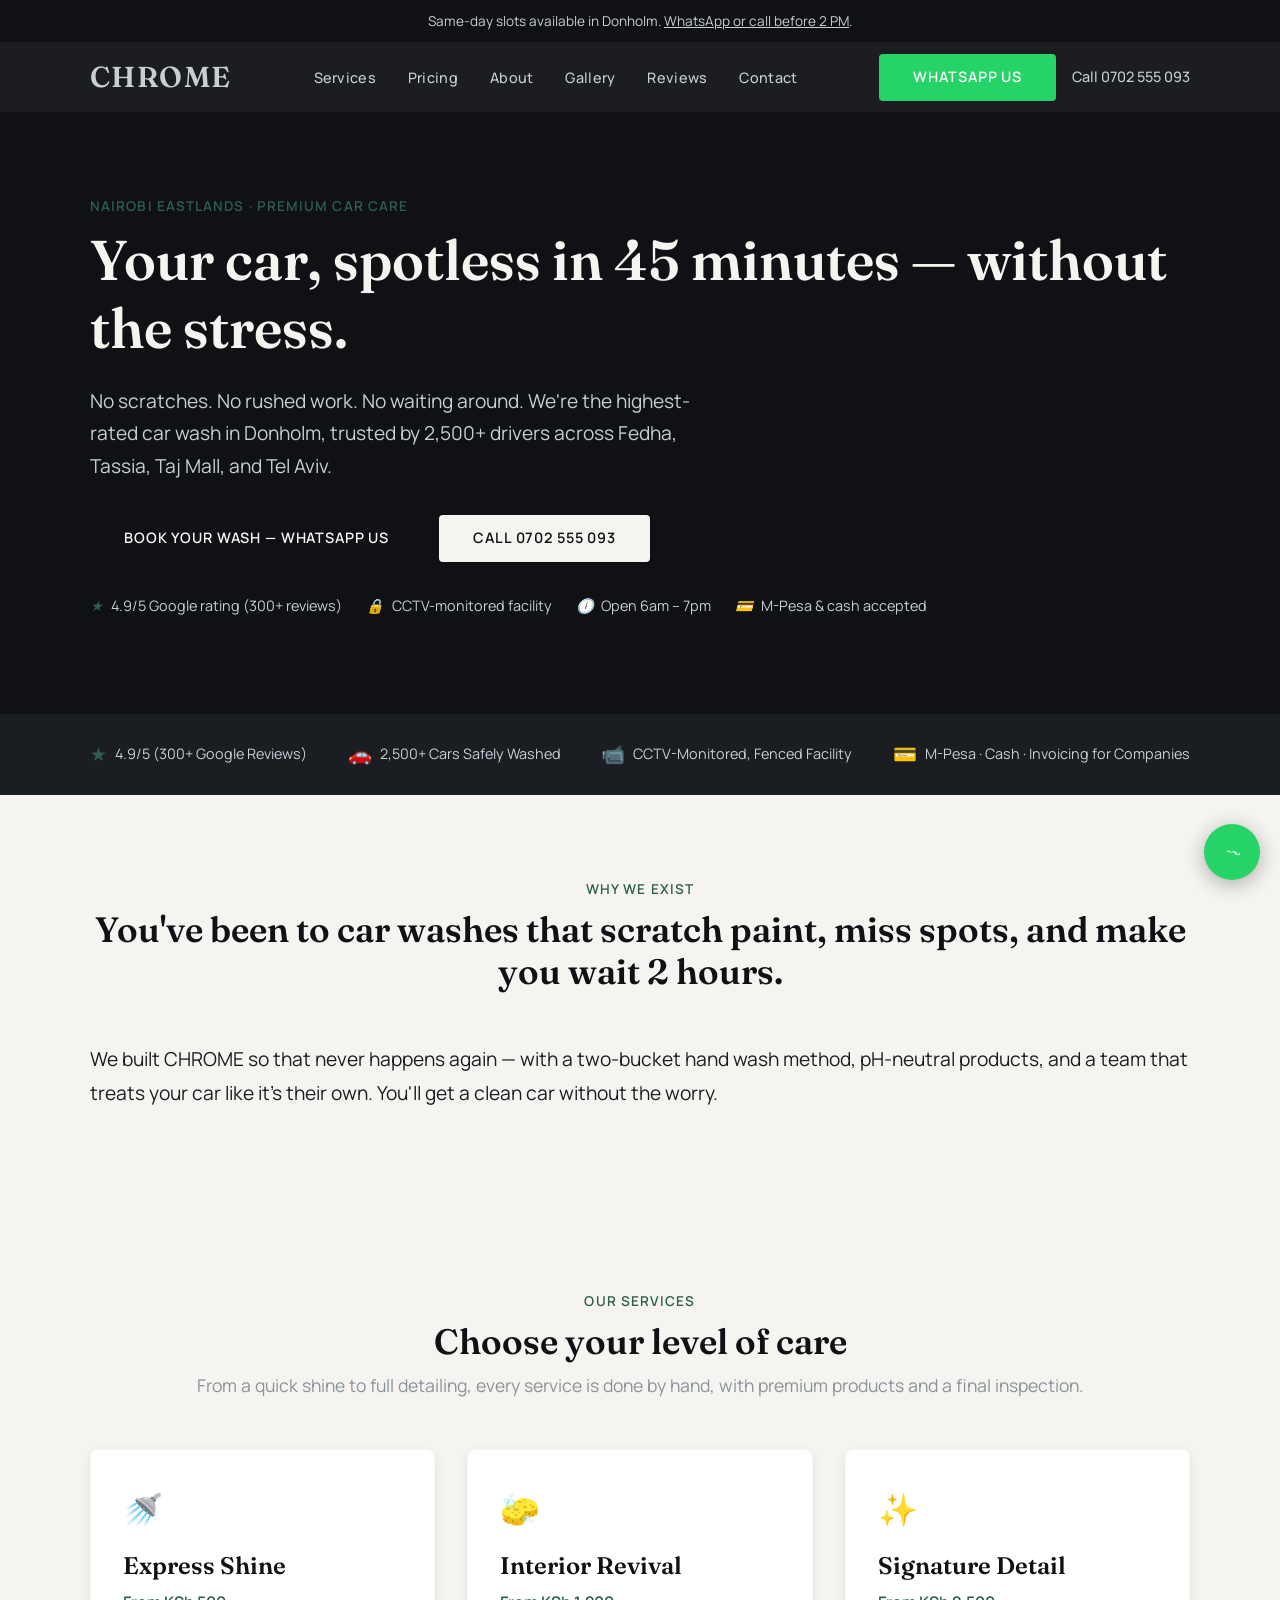
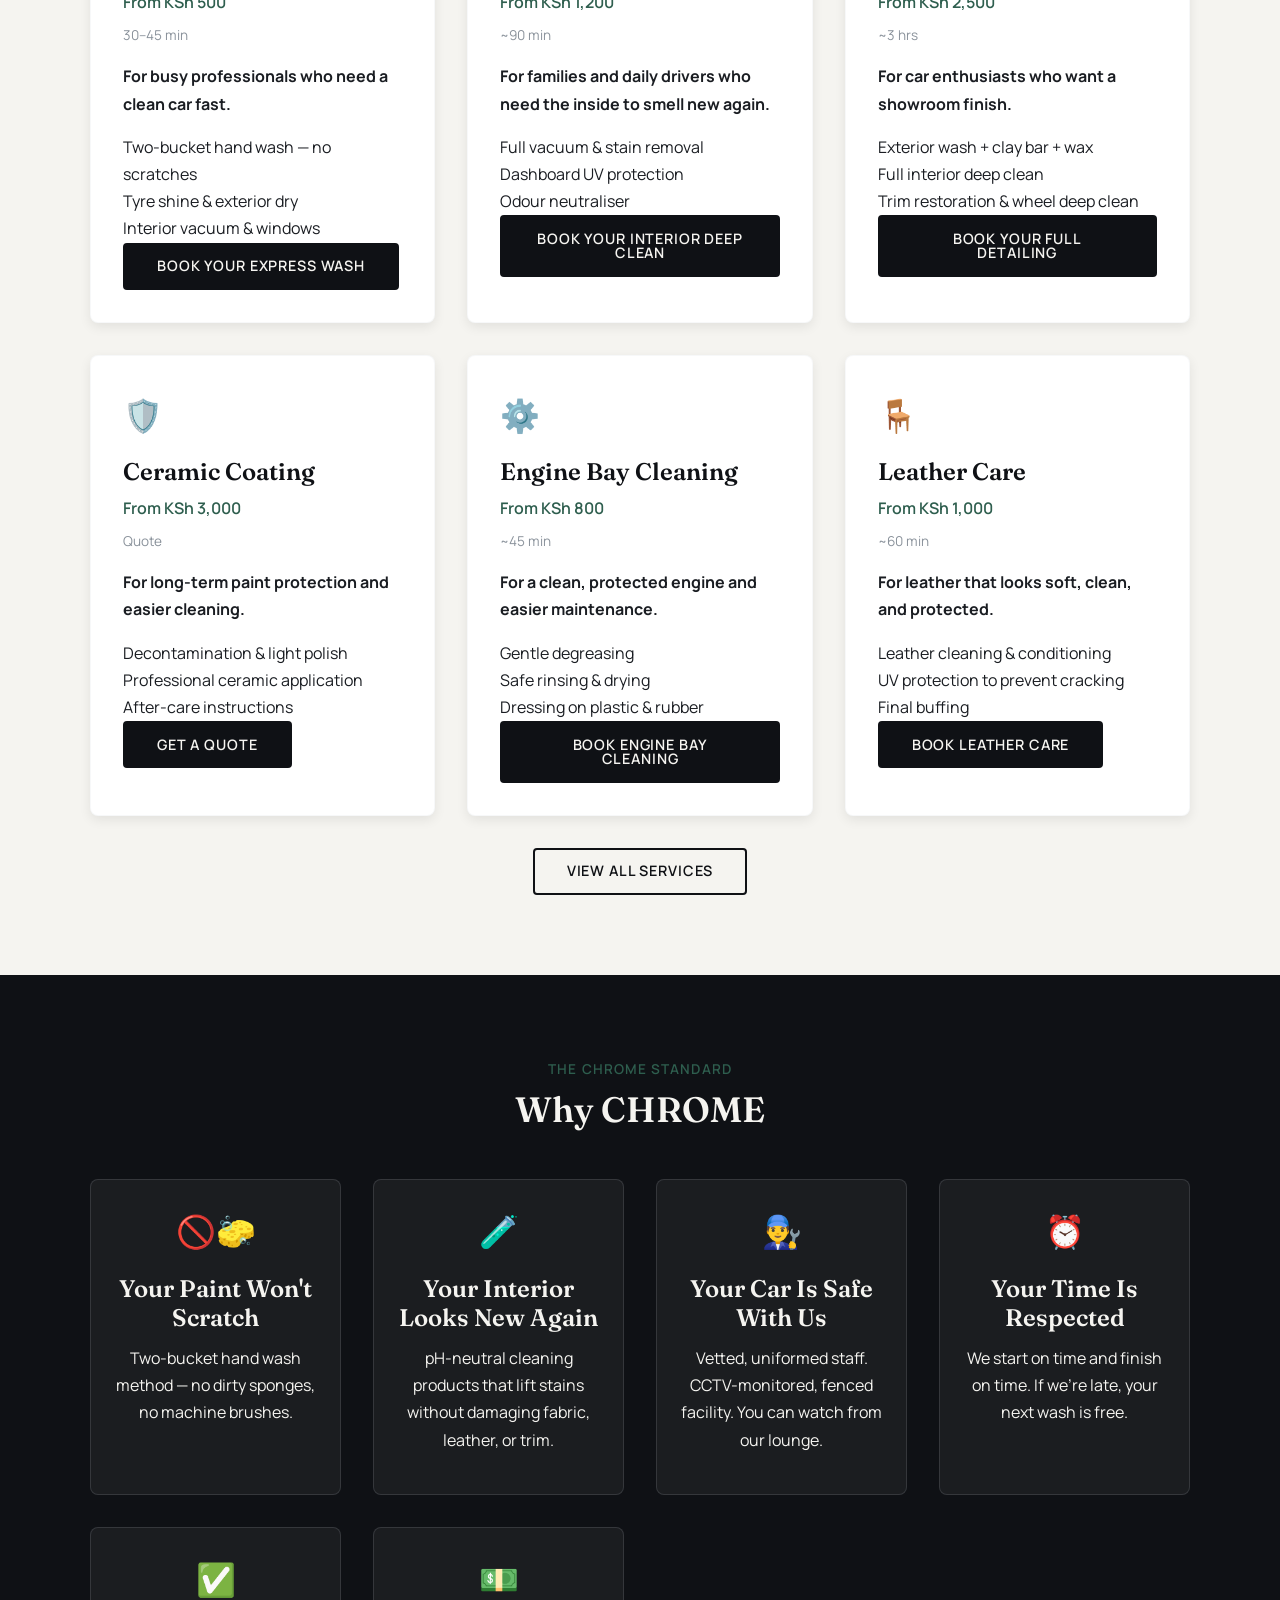
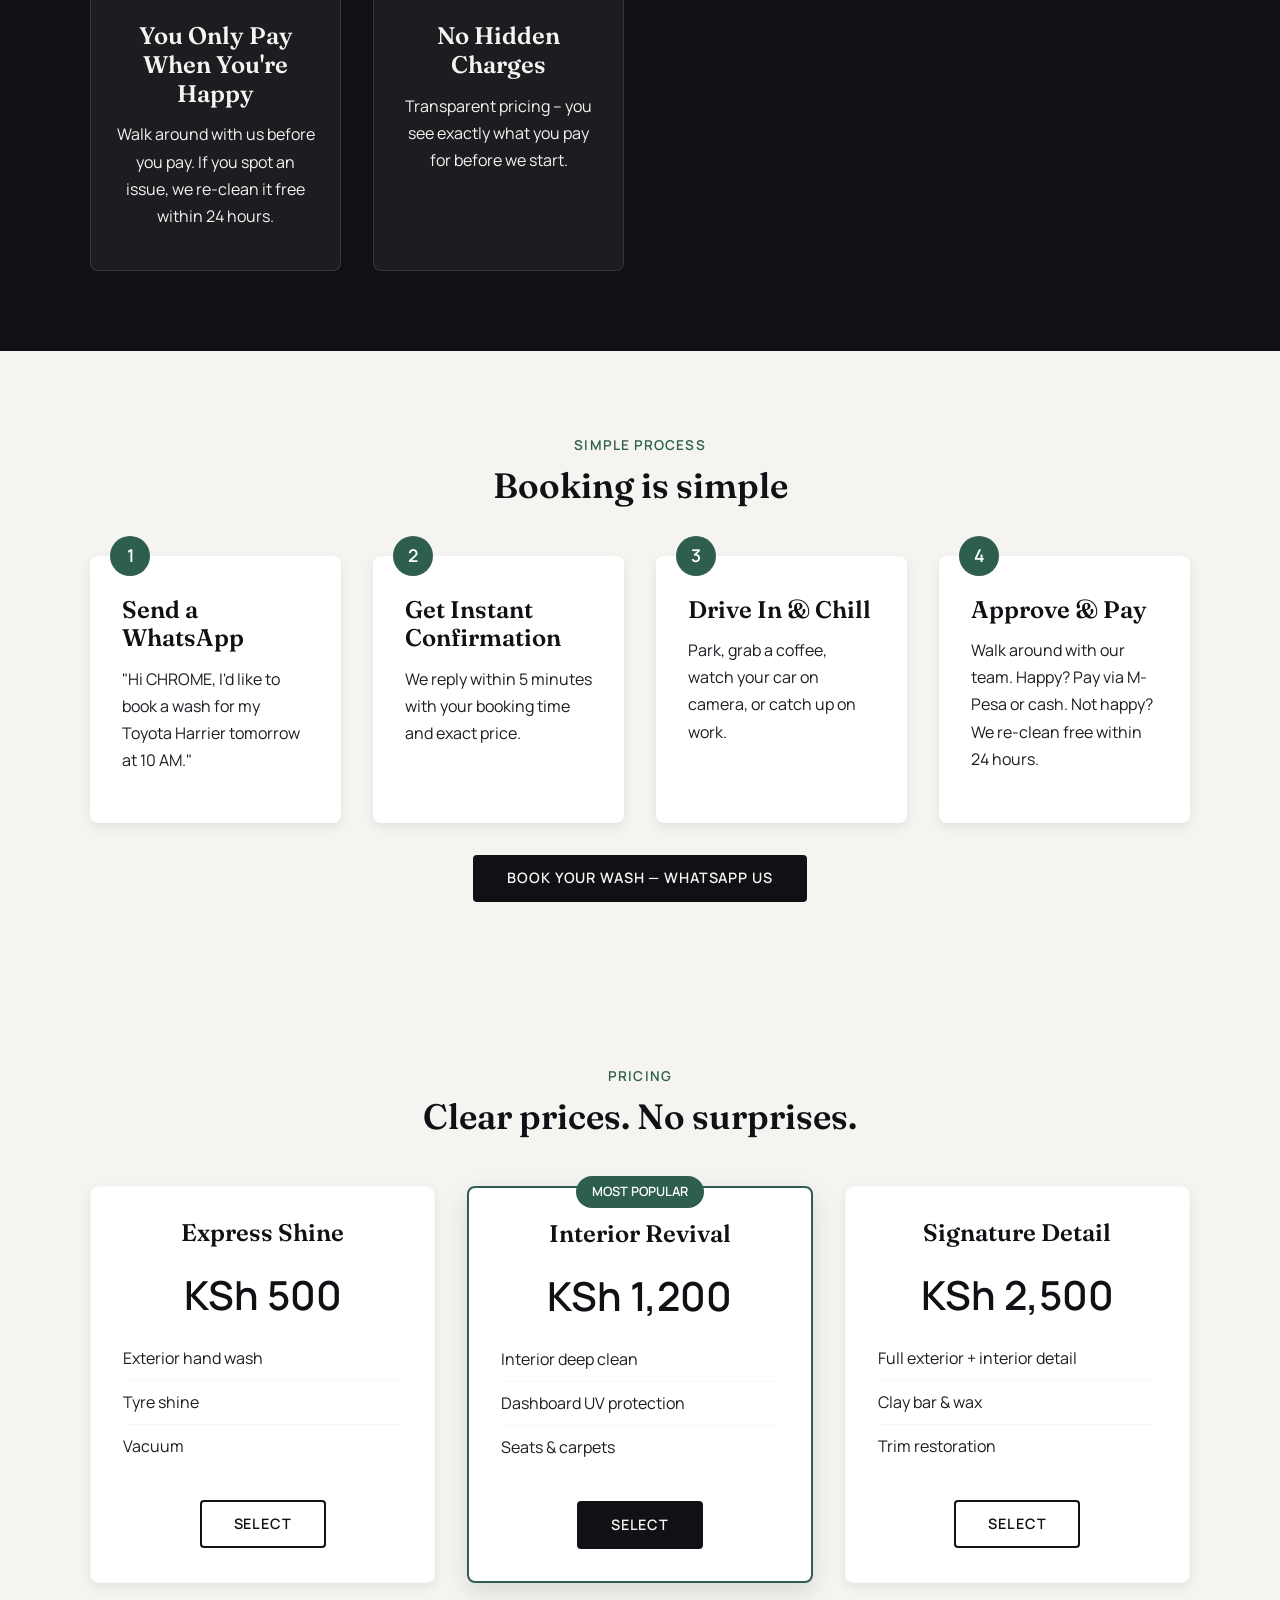
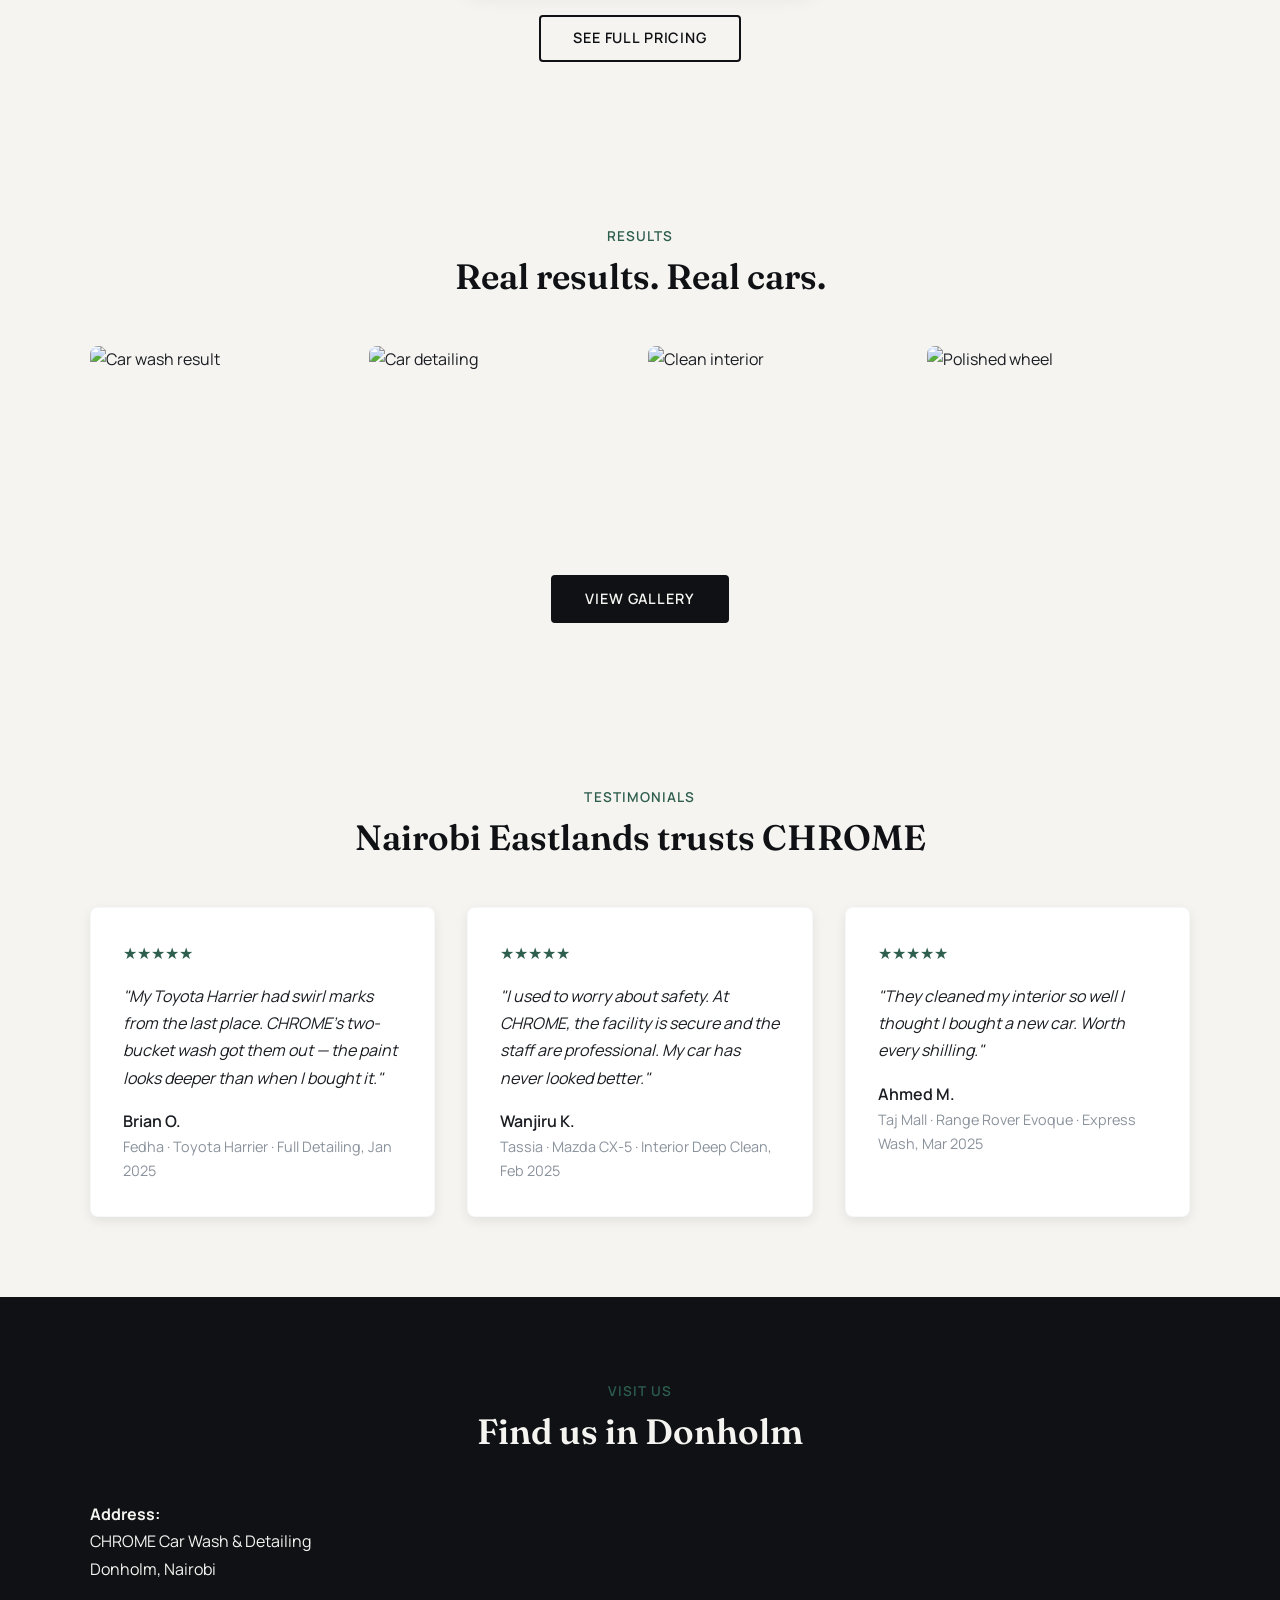
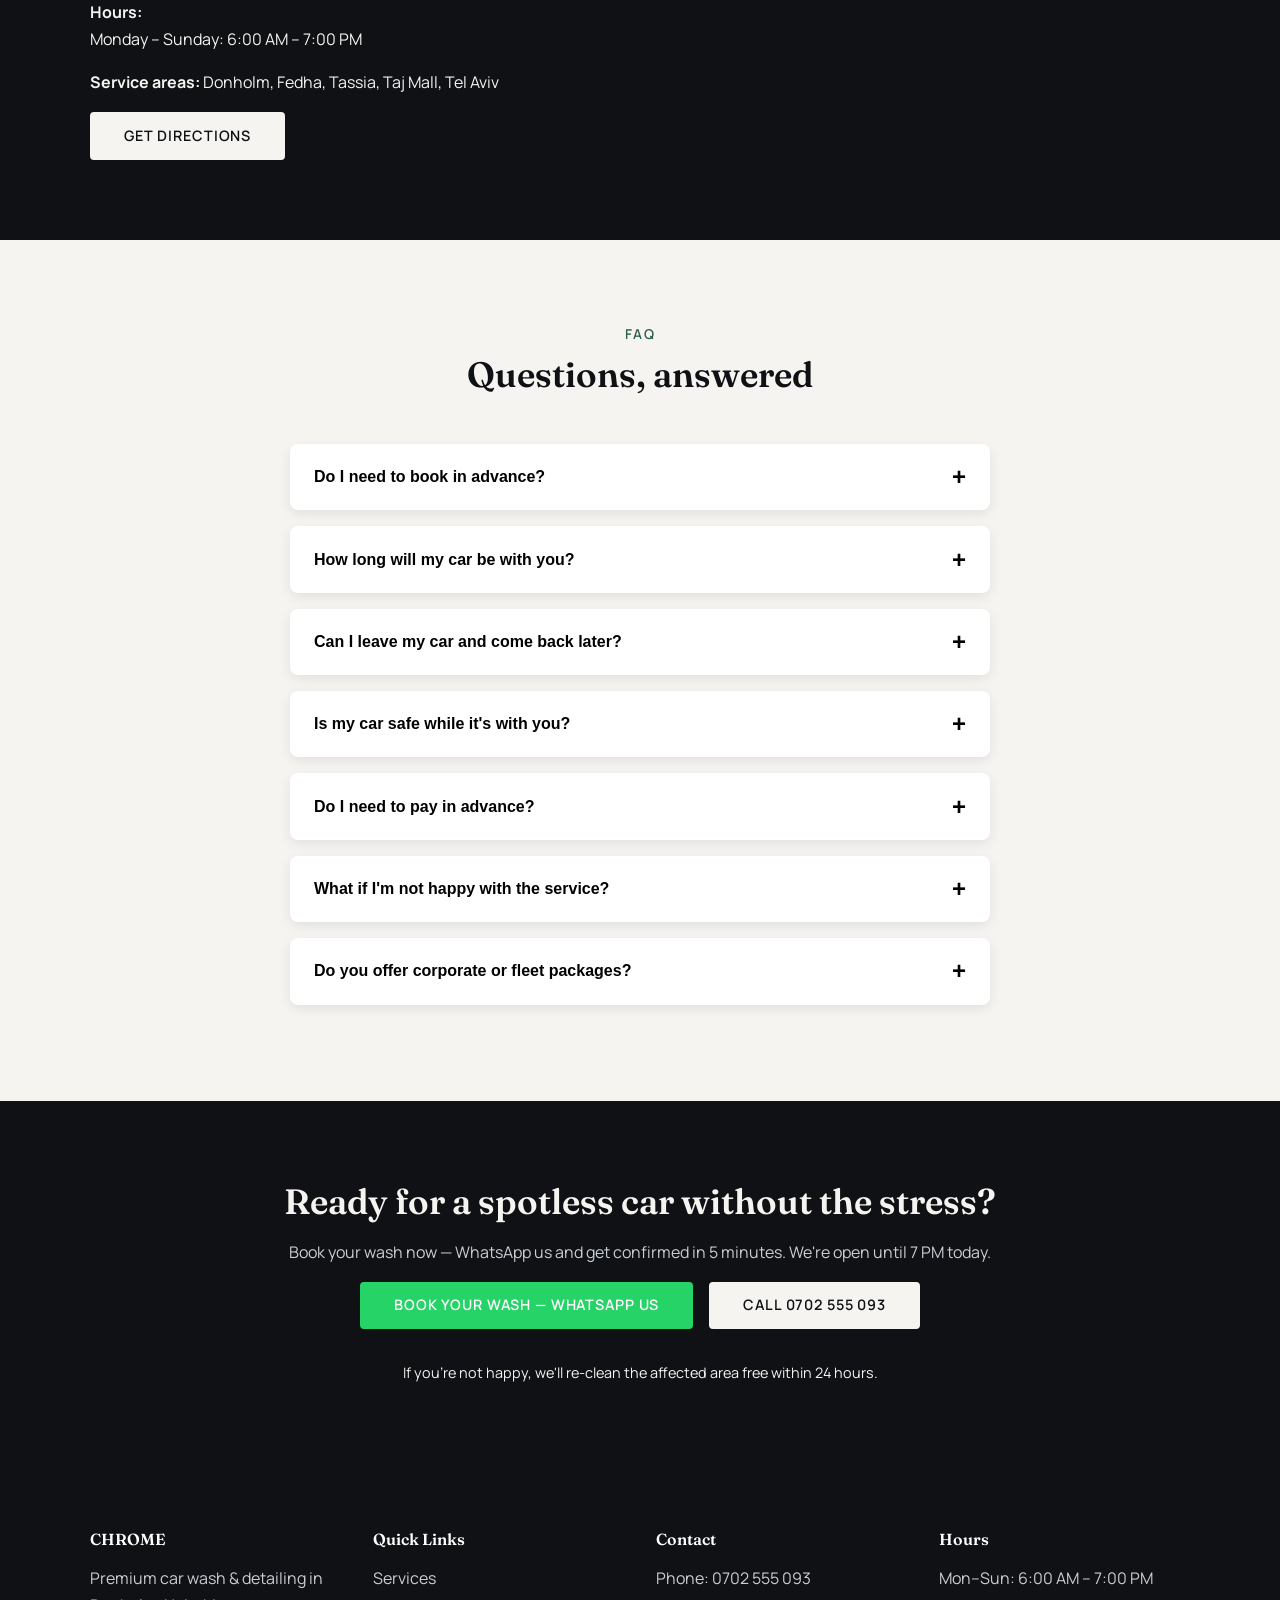
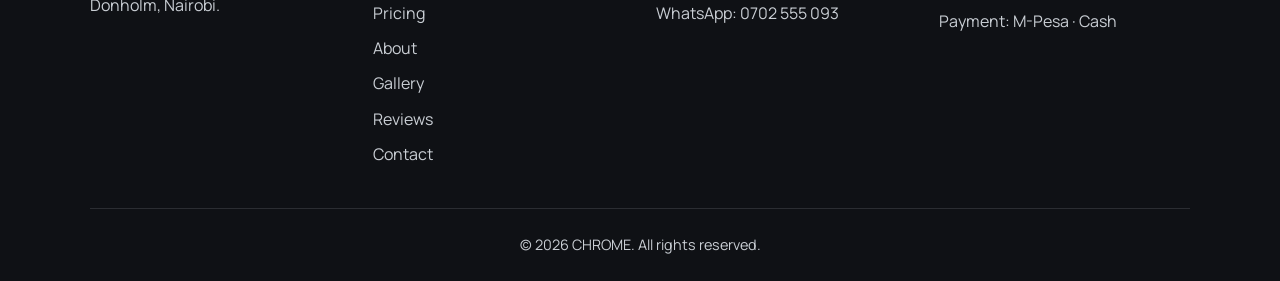
==== commit 4e3be0e4: "Add files via upload" ====
--- a/index.html
+++ b/index.html
@@ -43,17 +43,17 @@
   <section class="hero">
     <div class="container">
       <span class="eyebrow">NAIROBI EASTLANDS · PREMIUM CAR CARE</span>
-      <h1>Safi kabisa. Every single time.</h1>
-      <p>Professional hand wash, interior deep clean, and detailing in Donholm. Trusted by busy professionals across Fedha, Tassia, Taj Mall, and Tel Aviv.</p>
+      <h1>Your car, spotless in 45 minutes — without the stress.</h1>
+      <p>No scratches. No rushed work. No waiting around. We're the highest-rated car wash in Donholm, trusted by 2,500+ drivers across Fedha, Tassia, Taj Mall, and Tel Aviv.</p>
       <div class="hero-cta">
-        <a href="https://wa.me/254702555093?text=Hello%20CHROME%2C%20I%27d%20like%20to%20book%20a%20car%20wash." class="btn btn-primary">Book via WhatsApp</a>
+        <a href="https://wa.me/254702555093?text=Hello%20CHROME%2C%20I%27d%20like%20to%20book%20a%20service." class="btn btn-primary">Book Your Wash — WhatsApp Us</a>
         <a href="tel:0702555093" class="btn btn-outline btn-light">Call 0702 555 093</a>
       </div>
       <div class="hero-trust">
-        <span><i>★</i> 4.9/5 Google rating</span>
-        <span><i>🔒</i> Secure facility</span>
+        <span><i>★</i> 4.9/5 Google rating (300+ reviews)</span>
+        <span><i>🔒</i> CCTV-monitored facility</span>
         <span><i>🕕</i> Open 6am – 7pm</span>
-        <span><i>📱</i> M-Pesa accepted</span>
+        <span><i>💳</i> M-Pesa & cash accepted</span>
       </div>
     </div>
   </section>
@@ -61,10 +61,10 @@
   <!-- Social Proof Strip -->
   <section class="social-proof">
     <div class="container">
-      <div class="social-proof-item"><span class="icon">★</span> 4.9/5 Google Rating</div>
-      <div class="social-proof-item"><span class="icon">🚗</span> 2,500+ Cars Washed</div>
-      <div class="social-proof-item"><span class="icon">🔒</span> Secure Facility with CCTV</div>
-      <div class="social-proof-item"><span class="icon">💵</span> M-Pesa & Cash Accepted</div>
+      <div class="social-proof-item"><span class="icon">★</span> 4.9/5 (300+ Google Reviews)</div>
+      <div class="social-proof-item"><span class="icon">🚗</span> 2,500+ Cars Safely Washed</div>
+      <div class="social-proof-item"><span class="icon">📹</span> CCTV-Monitored, Fenced Facility</div>
+      <div class="social-proof-item"><span class="icon">💳</span> M-Pesa · Cash · Invoicing for Companies</div>
     </div>
   </section>
 
@@ -73,9 +73,9 @@
     <div class="container">
       <div class="section-title">
         <span class="eyebrow">WHY WE EXIST</span>
-        <h2>Most car washes in Nairobi rush. We don’t.</h2>
-      </div>
-      <p class="lead">Dirty sponges, untrained hands, and a waiting area that doesn’t feel safe. That’s how swirl marks, faded trim, and that “still dusty” dashboard happen — and why you worry about leaving your car. CHROME was built to be the opposite.</p>
+        <h2>You've been to car washes that scratch paint, miss spots, and make you wait 2 hours.</h2>
+      </div>
+      <p class="lead">We built CHROME so that never happens again — with a two-bucket hand wash method, pH-neutral products, and a team that treats your car like it's their own. You'll get a clean car without the worry.</p>
     </div>
   </section>
 
@@ -90,51 +90,81 @@
       <div class="services-grid">
         <div class="service-card">
           <div class="icon">🚿</div>
-          <h3>Express Hand Wash</h3>
+          <h3>Express Shine</h3>
           <div class="price">From KSh 500</div>
           <div class="time">30–45 min</div>
-          <p>Exterior hand wash, tyre shine, vacuum, windows.</p>
-          <a href="https://wa.me/254702555093?text=Hello%20CHROME%2C%20I%27d%20like%20to%20book%20the%20Express%20Hand%20Wash." class="btn btn-primary">Book via WhatsApp</a>
+          <p><strong>For busy professionals who need a clean car fast.</strong></p>
+          <ul>
+            <li>Two-bucket hand wash — no scratches</li>
+            <li>Tyre shine & exterior dry</li>
+            <li>Interior vacuum & windows</li>
+          </ul>
+          <a href="https://wa.me/254702555093?text=Hello%20CHROME%2C%20I%27d%20like%20to%20book%20an%20Express%20Wash.%20Car%3A%20____%2C%20Preferred%20time%3A%20____" class="btn btn-primary">Book Your Express Wash</a>
         </div>
         <div class="service-card">
           <div class="icon">🧽</div>
-          <h3>Interior Deep Clean</h3>
+          <h3>Interior Revival</h3>
           <div class="price">From KSh 1,200</div>
-          <div class="time">90 min</div>
-          <p>Deep interior cleaning, dashboard UV protection, seats and carpets.</p>
-          <a href="https://wa.me/254702555093?text=Hello%20CHROME%2C%20I%27d%20like%20to%20book%20the%20Interior%20Deep%20Clean." class="btn btn-primary">Book via WhatsApp</a>
+          <div class="time">~90 min</div>
+          <p><strong>For families and daily drivers who need the inside to smell new again.</strong></p>
+          <ul>
+            <li>Full vacuum & stain removal</li>
+            <li>Dashboard UV protection</li>
+            <li>Odour neutraliser</li>
+          </ul>
+          <a href="https://wa.me/254702555093?text=Hello%20CHROME%2C%20I%27d%20like%20to%20book%20an%20Interior%20Deep%20Clean.%20Car%3A%20____%2C%20Preferred%20time%3A%20____" class="btn btn-primary">Book Your Interior Deep Clean</a>
         </div>
         <div class="service-card">
           <div class="icon">✨</div>
-          <h3>Full Detailing</h3>
+          <h3>Signature Detail</h3>
           <div class="price">From KSh 2,500</div>
-          <div class="time">3 hrs</div>
-          <p>Exterior wash, clay bar, wax, interior deep clean, trim restoration.</p>
-          <a href="https://wa.me/254702555093?text=Hello%20CHROME%2C%20I%27d%20like%20to%20book%20Full%20Detailing." class="btn btn-primary">Book via WhatsApp</a>
+          <div class="time">~3 hrs</div>
+          <p><strong>For car enthusiasts who want a showroom finish.</strong></p>
+          <ul>
+            <li>Exterior wash + clay bar + wax</li>
+            <li>Full interior deep clean</li>
+            <li>Trim restoration & wheel deep clean</li>
+          </ul>
+          <a href="https://wa.me/254702555093?text=Hello%20CHROME%2C%20I%27d%20like%20to%20book%20a%20Full%20Detailing.%20Car%3A%20____%2C%20Preferred%20time%3A%20____" class="btn btn-primary">Book Your Full Detailing</a>
         </div>
         <div class="service-card">
           <div class="icon">🛡️</div>
           <h3>Ceramic Coating</h3>
           <div class="price">From KSh 3,000</div>
           <div class="time">Quote</div>
-          <p>Long-term paint protection for lasting gloss and easier cleaning.</p>
-          <a href="https://wa.me/254702555093?text=Hello%20CHROME%2C%20I%27d%20like%20a%20quote%20for%20Ceramic%20Coating." class="btn btn-primary">Get a Quote</a>
+          <p><strong>For long-term paint protection and easier cleaning.</strong></p>
+          <ul>
+            <li>Decontamination & light polish</li>
+            <li>Professional ceramic application</li>
+            <li>After-care instructions</li>
+          </ul>
+          <a href="https://wa.me/254702555093?text=Hello%20CHROME%2C%20I%27d%20like%20a%20quote%20for%20Ceramic%20Coating.%20Car%20model%3A%20____%2C%20Year%3A%20____" class="btn btn-primary">Get a Quote</a>
         </div>
         <div class="service-card">
           <div class="icon">⚙️</div>
-          <h3>Engine Bay</h3>
+          <h3>Engine Bay Cleaning</h3>
           <div class="price">From KSh 800</div>
-          <div class="time">45 min</div>
-          <p>Careful degreasing and dressing for a clean, protected engine.</p>
-          <a href="https://wa.me/254702555093?text=Hello%20CHROME%2C%20I%27d%20like%20to%20book%20Engine%20Bay%20Cleaning." class="btn btn-primary">Book via WhatsApp</a>
+          <div class="time">~45 min</div>
+          <p><strong>For a clean, protected engine and easier maintenance.</strong></p>
+          <ul>
+            <li>Gentle degreasing</li>
+            <li>Safe rinsing & drying</li>
+            <li>Dressing on plastic & rubber</li>
+          </ul>
+          <a href="https://wa.me/254702555093?text=Hello%20CHROME%2C%20I%27d%20like%20to%20book%20Engine%20Bay%20Cleaning.%20Car%3A%20____%2C%20Preferred%20time%3A%20____" class="btn btn-primary">Book Engine Bay Cleaning</a>
         </div>
         <div class="service-card">
           <div class="icon">🪑</div>
           <h3>Leather Care</h3>
           <div class="price">From KSh 1,000</div>
-          <div class="time">60 min</div>
-          <p>Leather cleaning, conditioning, and UV protection to prevent cracking.</p>
-          <a href="https://wa.me/254702555093?text=Hello%20CHROME%2C%20I%27d%20like%20to%20book%20Leather%20Care." class="btn btn-primary">Book via WhatsApp</a>
+          <div class="time">~60 min</div>
+          <p><strong>For leather that looks soft, clean, and protected.</strong></p>
+          <ul>
+            <li>Leather cleaning & conditioning</li>
+            <li>UV protection to prevent cracking</li>
+            <li>Final buffing</li>
+          </ul>
+          <a href="https://wa.me/254702555093?text=Hello%20CHROME%2C%20I%27d%20like%20to%20book%20Leather%20Care.%20Car%3A%20____%2C%20Preferred%20time%3A%20____" class="btn btn-primary">Book Leather Care</a>
         </div>
       </div>
       <div style="text-align:center; margin-top:2rem;">
@@ -153,33 +183,33 @@
       <div class="features-grid">
         <div class="feature-item">
           <div class="icon">🚫🧽</div>
-          <h3>Two-Bucket Hand Wash Only</h3>
-          <p>No dirty sponges. No machine brushes. Just safe, swirl-free cleaning.</p>
+          <h3>Your Paint Won't Scratch</h3>
+          <p>Two-bucket hand wash method — no dirty sponges, no machine brushes.</p>
         </div>
         <div class="feature-item">
           <div class="icon">🧪</div>
-          <h3>pH-Neutral, Paint-Safe Products</h3>
-          <p>Premium products that protect your paint, not strip it.</p>
+          <h3>Your Interior Looks New Again</h3>
+          <p>pH-neutral cleaning products that lift stains without damaging fabric, leather, or trim.</p>
         </div>
         <div class="feature-item">
           <div class="icon">👨‍🔧</div>
-          <h3>Vetted, Uniformed, Trained Staff</h3>
-          <p>Background-checked, trained, and insured team members.</p>
-        </div>
-        <div class="feature-item">
-          <div class="icon">📹</div>
-          <h3>Secure Facility with CCTV</h3>
-          <p>Well-lit, fenced, and monitored. Relax or watch from our lounge.</p>
+          <h3>Your Car Is Safe With Us</h3>
+          <p>Vetted, uniformed staff. CCTV-monitored, fenced facility. You can watch from our lounge.</p>
         </div>
         <div class="feature-item">
           <div class="icon">⏰</div>
-          <h3>On-Time Promise</h3>
-          <p>We respect your time. If we start late, we make it right.</p>
+          <h3>Your Time Is Respected</h3>
+          <p>We start on time and finish on time. If we're late, your next wash is free.</p>
         </div>
         <div class="feature-item">
           <div class="icon">✅</div>
-          <h3>You Approve Before You Pay</h3>
-          <p>Final walk-around together. You’re happy, then you pay.</p>
+          <h3>You Only Pay When You're Happy</h3>
+          <p>Walk around with us before you pay. If you spot an issue, we re-clean it free within 24 hours.</p>
+        </div>
+        <div class="feature-item">
+          <div class="icon">💵</div>
+          <h3>No Hidden Charges</h3>
+          <p>Transparent pricing – you see exactly what you pay for before we start.</p>
         </div>
       </div>
     </div>
@@ -194,24 +224,24 @@
       </div>
       <div class="steps">
         <div class="step">
-          <h3>WhatsApp or call</h3>
-          <p>0702 555 093 with your car type and preferred time.</p>
+          <h3>Send a WhatsApp</h3>
+          <p>"Hi CHROME, I'd like to book a wash for my Toyota Harrier tomorrow at 10 AM."</p>
         </div>
         <div class="step">
-          <h3>Drive in</h3>
-          <p>We inspect the car with you before we start.</p>
+          <h3>Get Instant Confirmation</h3>
+          <p>We reply within 5 minutes with your booking time and exact price.</p>
         </div>
         <div class="step">
-          <h3>Relax or watch</h3>
-          <p>We work while you wait, or leave it with us.</p>
+          <h3>Drive In & Chill</h3>
+          <p>Park, grab a coffee, watch your car on camera, or catch up on work.</p>
         </div>
         <div class="step">
-          <h3>Approve & pay</h3>
-          <p>M-Pesa or cash, only after you’re happy.</p>
+          <h3>Approve & Pay</h3>
+          <p>Walk around with our team. Happy? Pay via M-Pesa or cash. Not happy? We re-clean free within 24 hours.</p>
         </div>
       </div>
       <div style="text-align:center; margin-top:2rem;">
-        <a href="https://wa.me/254702555093?text=Hello%20CHROME%2C%20I%27d%20like%20to%20book%20a%20slot." class="btn btn-primary">WhatsApp Us to Book Now</a>
+        <a href="https://wa.me/254702555093?text=Hello%20CHROME%2C%20I%27d%20like%20to%20book%20a%20slot." class="btn btn-primary">Book Your Wash — WhatsApp Us</a>
       </div>
     </div>
   </section>
@@ -299,21 +329,21 @@
       <div class="testimonial-grid">
         <div class="testimonial-card">
           <div class="stars">★★★★★</div>
-          <p class="quote">“Finally a car wash in Donholm that actually respects my car. They even showed me the before and after. Safi kabisa.”</p>
+          <p class="quote">"My Toyota Harrier had swirl marks from the last place. CHROME's two-bucket wash got them out — the paint looks deeper than when I bought it."</p>
           <div class="author">Brian O.</div>
-          <div class="location">Fedha</div>
+          <div class="location">Fedha · Toyota Harrier · Full Detailing, Jan 2025</div>
         </div>
         <div class="testimonial-card">
           <div class="stars">★★★★★</div>
-          <p class="quote">“I used to worry about safety. At CHROME, the facility is secure and the staff are professional. My car has never looked better.”</p>
+          <p class="quote">"I used to worry about safety. At CHROME, the facility is secure and the staff are professional. My car has never looked better."</p>
           <div class="author">Wanjiru K.</div>
-          <div class="location">Tassia</div>
+          <div class="location">Tassia · Mazda CX-5 · Interior Deep Clean, Feb 2025</div>
         </div>
         <div class="testimonial-card">
           <div class="stars">★★★★★</div>
-          <p class="quote">“They cleaned my interior so well I thought I bought a new car. Worth every shilling.”</p>
+          <p class="quote">"They cleaned my interior so well I thought I bought a new car. Worth every shilling."</p>
           <div class="author">Ahmed M.</div>
-          <div class="location">Taj Mall</div>
+          <div class="location">Taj Mall · Range Rover Evoque · Express Wash, Mar 2025</div>
         </div>
       </div>
     </div>
@@ -334,7 +364,6 @@
           <a href="https://maps.google.com/?q=Donholm,Nairobi" target="_blank" class="btn btn-outline btn-light">Get Directions</a>
         </div>
         <div>
-          <!-- Embed Google Map iframe -->
           <iframe src="https://www.google.com/maps?q=Donholm,Nairobi&output=embed" width="100%" height="250" style="border:0; border-radius:8px;" loading="lazy"></iframe>
         </div>
       </div>
@@ -354,20 +383,24 @@
           <div class="faq-answer"><p>We recommend booking via WhatsApp or phone to guarantee a slot, especially on weekends. Walk-ins are welcome if we have space.</p></div>
         </div>
         <div class="faq-item">
-          <button class="faq-question">How long does a service take?</button>
-          <div class="faq-answer"><p>Express hand wash: 30–45 min. Interior deep clean: ~90 min. Full detailing: ~3 hours. We’ll confirm exact times when you book.</p></div>
-        </div>
-        <div class="faq-item">
-          <button class="faq-question">Is my car safe while it’s with you?</button>
+          <button class="faq-question">How long will my car be with you?</button>
+          <div class="faq-answer"><p>Express wash takes 30–45 minutes. Interior deep clean takes about 90 minutes. Full detailing takes 3 hours. We'll tell you the exact time when you book — no surprises.</p></div>
+        </div>
+        <div class="faq-item">
+          <button class="faq-question">Can I leave my car and come back later?</button>
+          <div class="faq-answer"><p>Yes. Our facility is secure, fenced, and CCTV-monitored. Drop your car off in the morning and pick it up by 7 PM.</p></div>
+        </div>
+        <div class="faq-item">
+          <button class="faq-question">Is my car safe while it's with you?</button>
           <div class="faq-answer"><p>Yes. Our facility is fenced, well-lit, and monitored by CCTV. Staff are vetted and insured. You can also wait in our comfortable lounge.</p></div>
         </div>
         <div class="faq-item">
-          <button class="faq-question">What payment methods do you accept?</button>
-          <div class="faq-answer"><p>M-Pesa and cash. You pay only after you’ve approved the work.</p></div>
-        </div>
-        <div class="faq-item">
-          <button class="faq-question">What if I’m not happy with the service?</button>
-          <div class="faq-answer"><p>If you’re not completely satisfied, we’ll re-clean the affected area free within 24 hours. No arguments.</p></div>
+          <button class="faq-question">Do I need to pay in advance?</button>
+          <div class="faq-answer"><p>No. You pay only after you've approved the final result — M-Pesa or cash.</p></div>
+        </div>
+        <div class="faq-item">
+          <button class="faq-question">What if I'm not happy with the service?</button>
+          <div class="faq-answer"><p>If you're not completely satisfied, we'll re-clean the affected area free within 24 hours. No arguments.</p></div>
         </div>
         <div class="faq-item">
           <button class="faq-question">Do you offer corporate or fleet packages?</button>
@@ -380,13 +413,13 @@
   <!-- Final CTA -->
   <section class="section section-dark">
     <div class="container text-center">
-      <h2>Your car deserves better. We’re open today until 7 PM.</h2>
-      <p style="color: var(--color-silver);">WhatsApp us now or call 0702 555 093 to book your slot.</p>
+      <h2>Ready for a spotless car without the stress?</h2>
+      <p style="color:var(--color-silver);">Book your wash now — WhatsApp us and get confirmed in 5 minutes. We're open until 7 PM today.</p>
       <div class="hero-cta" style="justify-content:center;">
-        <a href="https://wa.me/254702555093?text=Hello%20CHROME%2C%20I%27d%20like%20to%20book%20a%20car%20wash." class="btn btn-whatsapp">WhatsApp Us</a>
+        <a href="https://wa.me/254702555093?text=Hello%20CHROME%2C%20I%27d%20like%20to%20book%20a%20service." class="btn btn-whatsapp">Book Your Wash — WhatsApp Us</a>
         <a href="tel:0702555093" class="btn btn-outline btn-light">Call 0702 555 093</a>
       </div>
-      <p style="margin-top:1rem;">No hidden charges. If you’re not happy, we’ll re-clean the affected area free within 24 hours.</p>
+      <p style="margin-top:1rem; font-size:0.9rem;">If you're not happy, we'll re-clean the affected area free within 24 hours.</p>
     </div>
   </section>
 
@@ -426,7 +459,7 @@
 
   <!-- Floating WhatsApp Button (only) -->
   <a href="https://wa.me/254702555093" class="floating-whatsapp pulse" aria-label="WhatsApp">
-    <svg width="28" height="28" viewBox="0 0 24 24" fill="#fff"><path d="M17.472 14.382c-.297-.149-1.758-.867-2.03-.967-.273-.099-.471-.148-.67.15-.197.297-.767.966-.94 1.164-.173.199-.347.223-.644.075-.297-.15-1.255-.463-2.39-1.475-.883-.788-1.48-1.761-1.653-2.059-.173-.297-.018-.458.13-.606.134-.133.298-.347.446-.52.149-.174.198-.298.298-.497.099-.198.05-.371-.025-.52-.075-.149-.669-1.612-.916-2.207-.242-.579-.487-.5-.669-.51-.173-.008-.371-.01-.57-.01-.198 0-.52.074-.792.372-.272.297-1.04 1.016-1.04 2.479 0 1.462 1.065 2.875 1.213 3.074.149.198 2.096 3.2 5.077 4.487.709.306 1.262.489 1.694.625.712.227 1.36.195 1.871.118.571-.085 1.758-.719 2.006-1.413.248-.694.248-1.289.173-1.413-.074-.124-.272-.198-.57-.347m-5.421 7.403h-.004a9.87 9.87 0 01-5.031-1.378l-.361-.214-3.741.982.998-3.648-.235-.374a9.86 9.86 0 01-1.51-5.26c.001-5.45 4.436-9.884 9.888-9.884 2.64 0 5.122 1.03 6.988 2.898a9.825 9.825 0 012.893 6.994c-.003 5.45-4.437 9.884-9.885 9.884m8.413-18.297A11.815 11.815 0 0012.05 0C5.495 0 .16 5.335.157 11.892c0 2.096.547 4.142 1.588 5.945L.057 24l6.305-1.654a11.882 11.882 0 005.683 1.448h.005c6.554 0 11.89-5.335 11.893-11.893a11.821 11.821 0 00-3.48-8.413z"/></svg>
+    <svg width="28" height="28" viewBox="0 0 24 24" fill="#fff"><path d="M17.472 14.382c-.297-.149-1.758-.867-2.03-.967-.273-.099-.471-.148-.67.15-.197.297-.766-.94 1.164-.173.199-.347.223-.644.075-.297-.15-1.255-.463-2.39-1.475-.883-.788-1.48-1.761-1.653-2.059-.173-.297-.018-.458.13-.606.134-.133.298-.347.446-.52.149-.174.198-.298.298-.497.099-.198.05-.371-.025-.52-.075-.149-.669-1.612-.916-2.207-.242-.579-.487-.5-.669-.51-.173-.008-.371-.01-.57-.01-.198 0-.52.074-.792.372-.272.297-1.04 1.016-1.04 2.479 0 1.462 1.065 2.875 1.213 3.074.149.198 2.096 3.2 5.077 4.487.709.306 1.262.489 1.694.625.712.227 1.36.195 1.871.118.571-.085 1.758-.719 2.006-1.413.248-.694.248-1.289.173-1.413-.074-.124-.272-.198-.57-.347m-5.421 7.403h-.004a9.87 9.87 0 01-5.031-1.378l-.361-.214-3.741.982.998-3.648-.235-.374a9.86 9.86 0 01-1.51-5.26c.001-5.45 4.436-9.884 9.888-9.884 2.64 0 5.122 1.03 6.988 2.898a9.825 9.825 0 012.893 6.994c-.003 5.45-4.437 9.884-9.885 9.884m8.413-18.297A11.815 11.815 0 0012.05 0C5.495 0 .16 5.335.157 11.892c0 2.096.547 4.142 1.588 5.945L.057 24l6.305-1.654a11.882 11.882 0 005.683 1.448h.005c6.554 0 11.89-5.335 11.893-11.893a11.821 11.821 0 00-3.48-8.413z"/></svg>
   </a>
 
   <script src="script.js"></script>
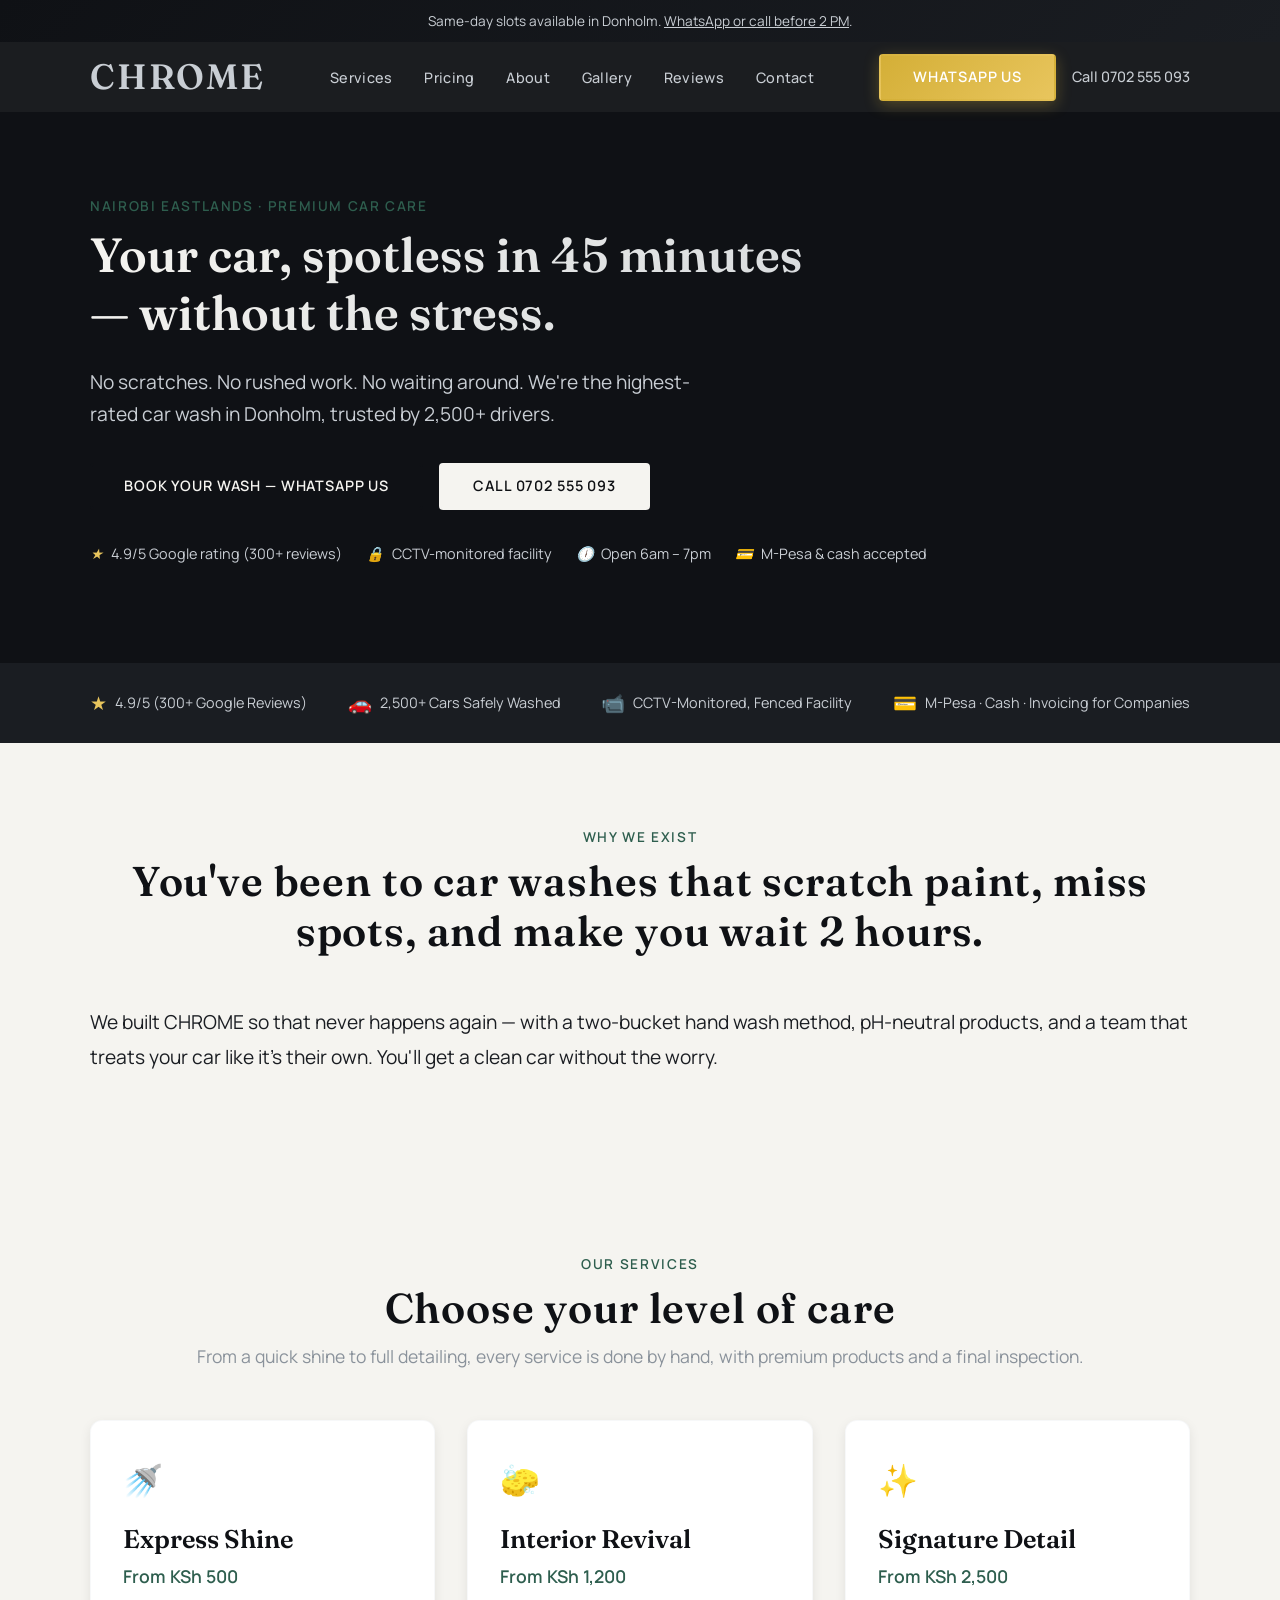
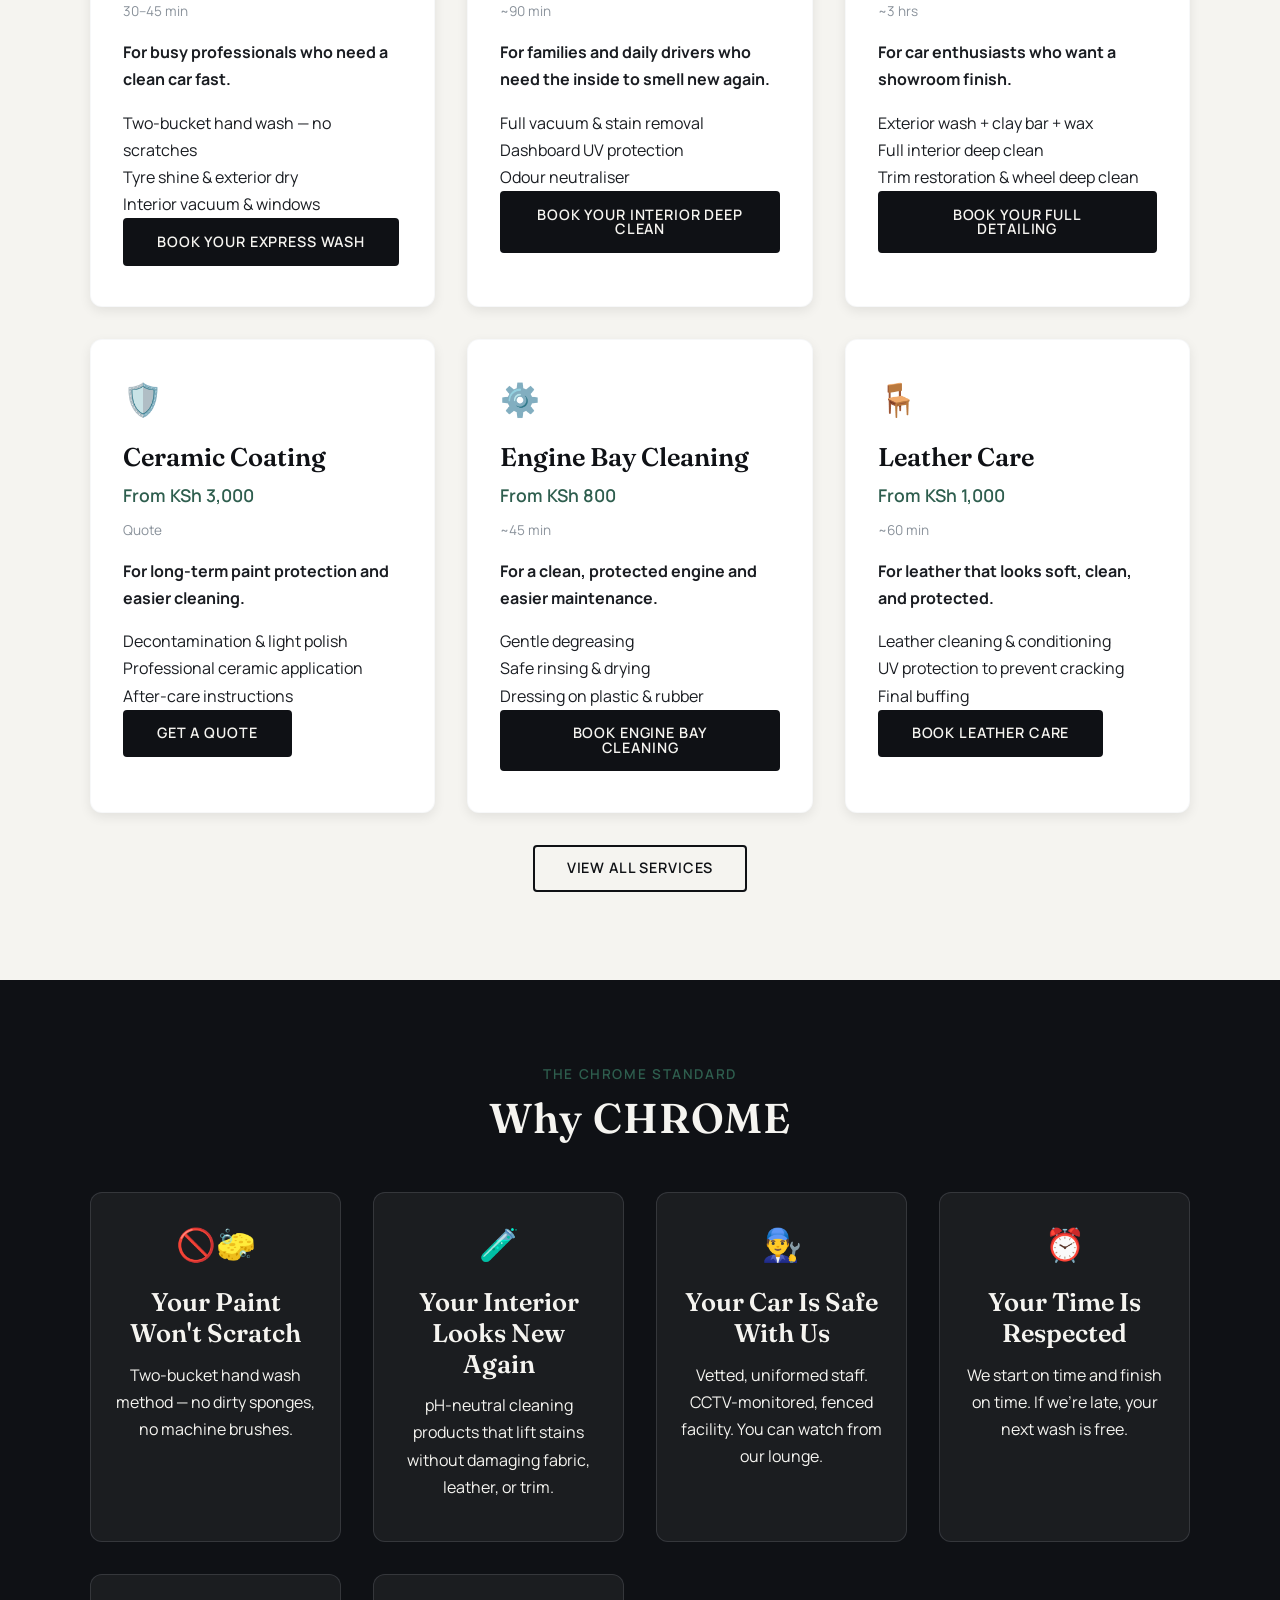
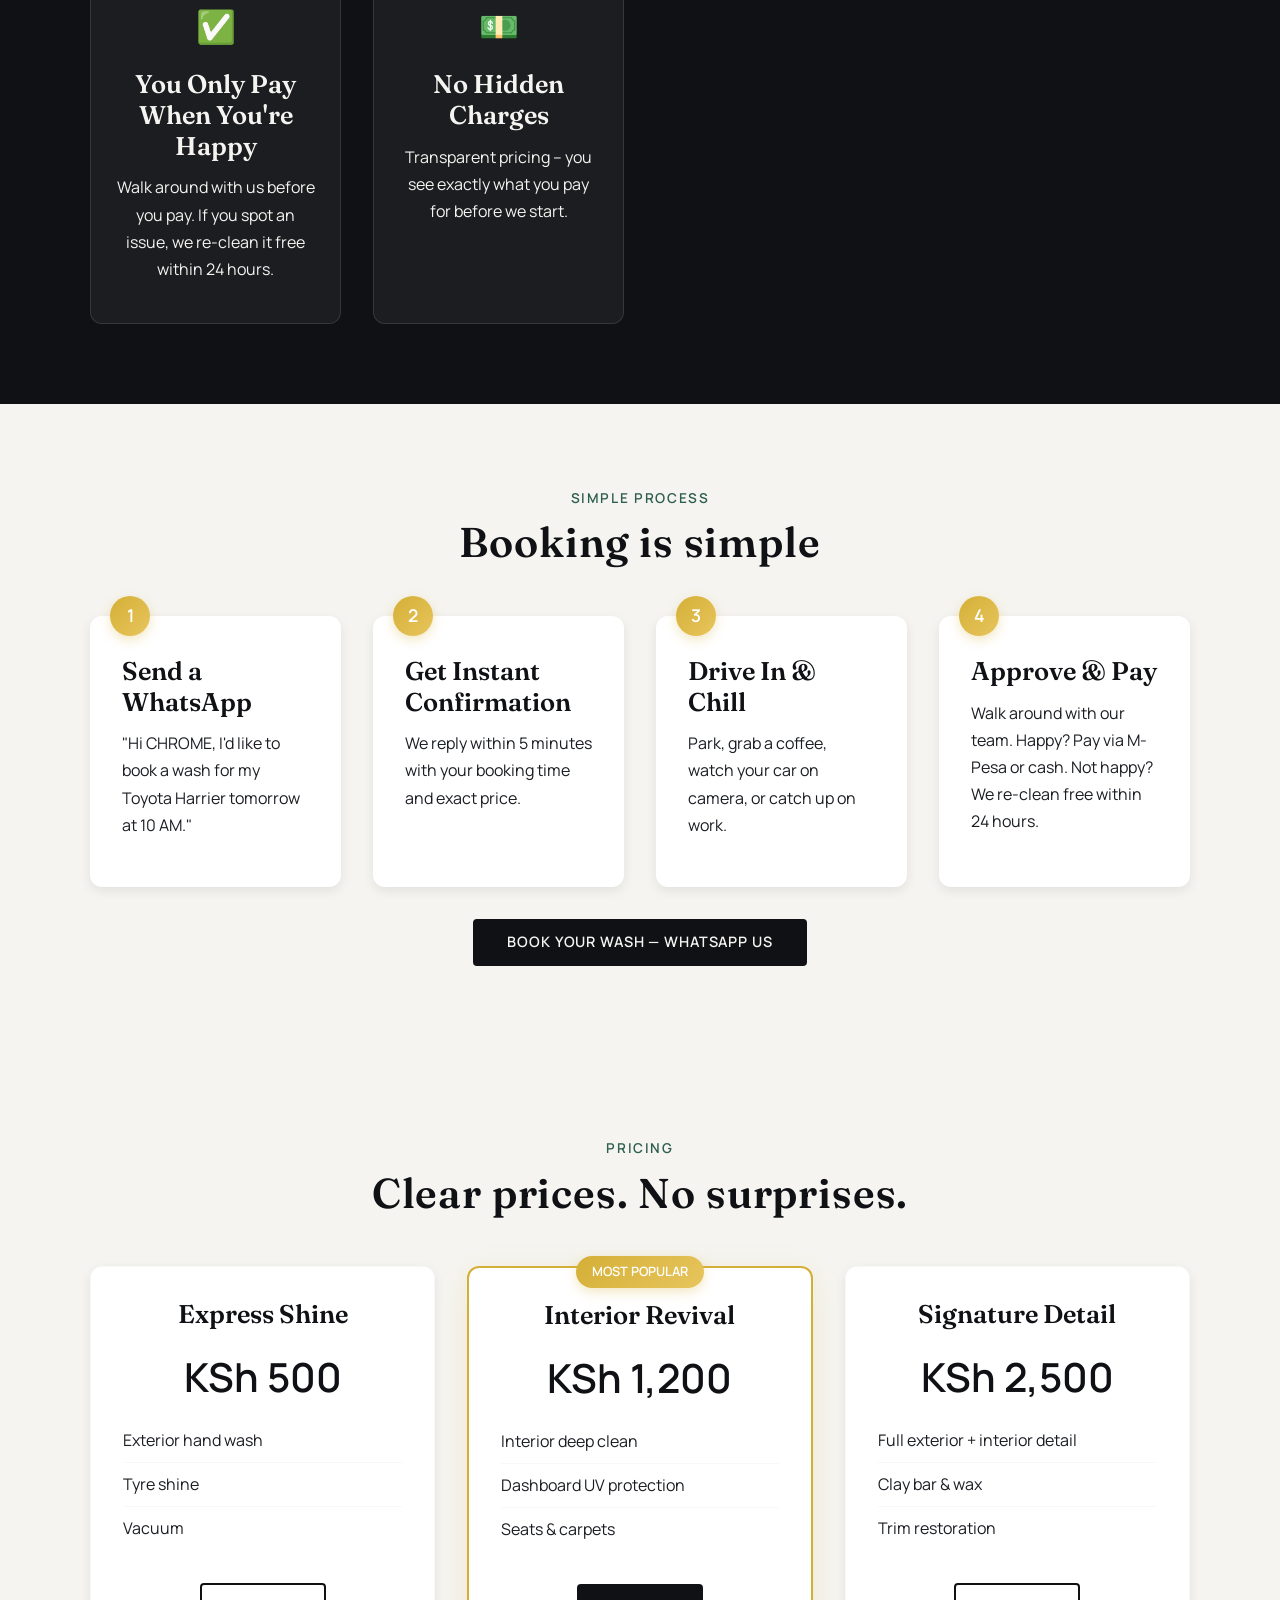
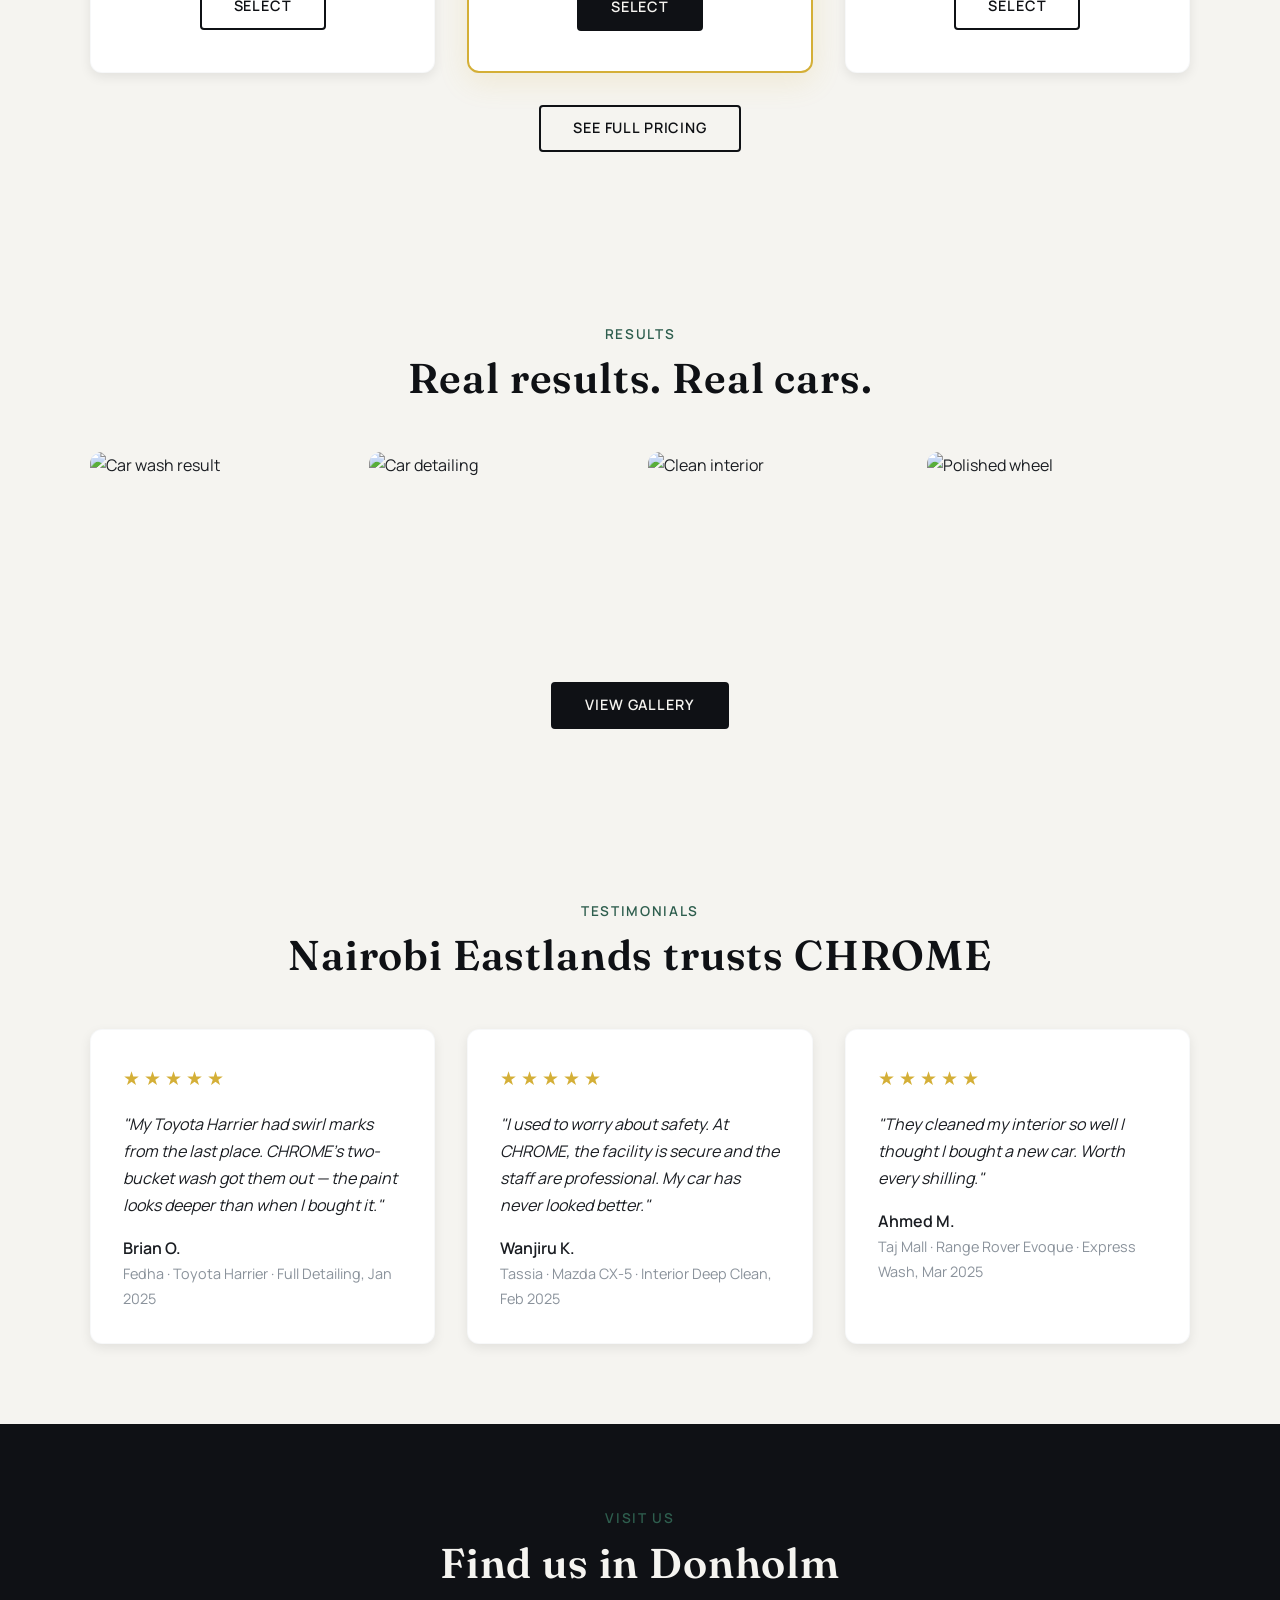
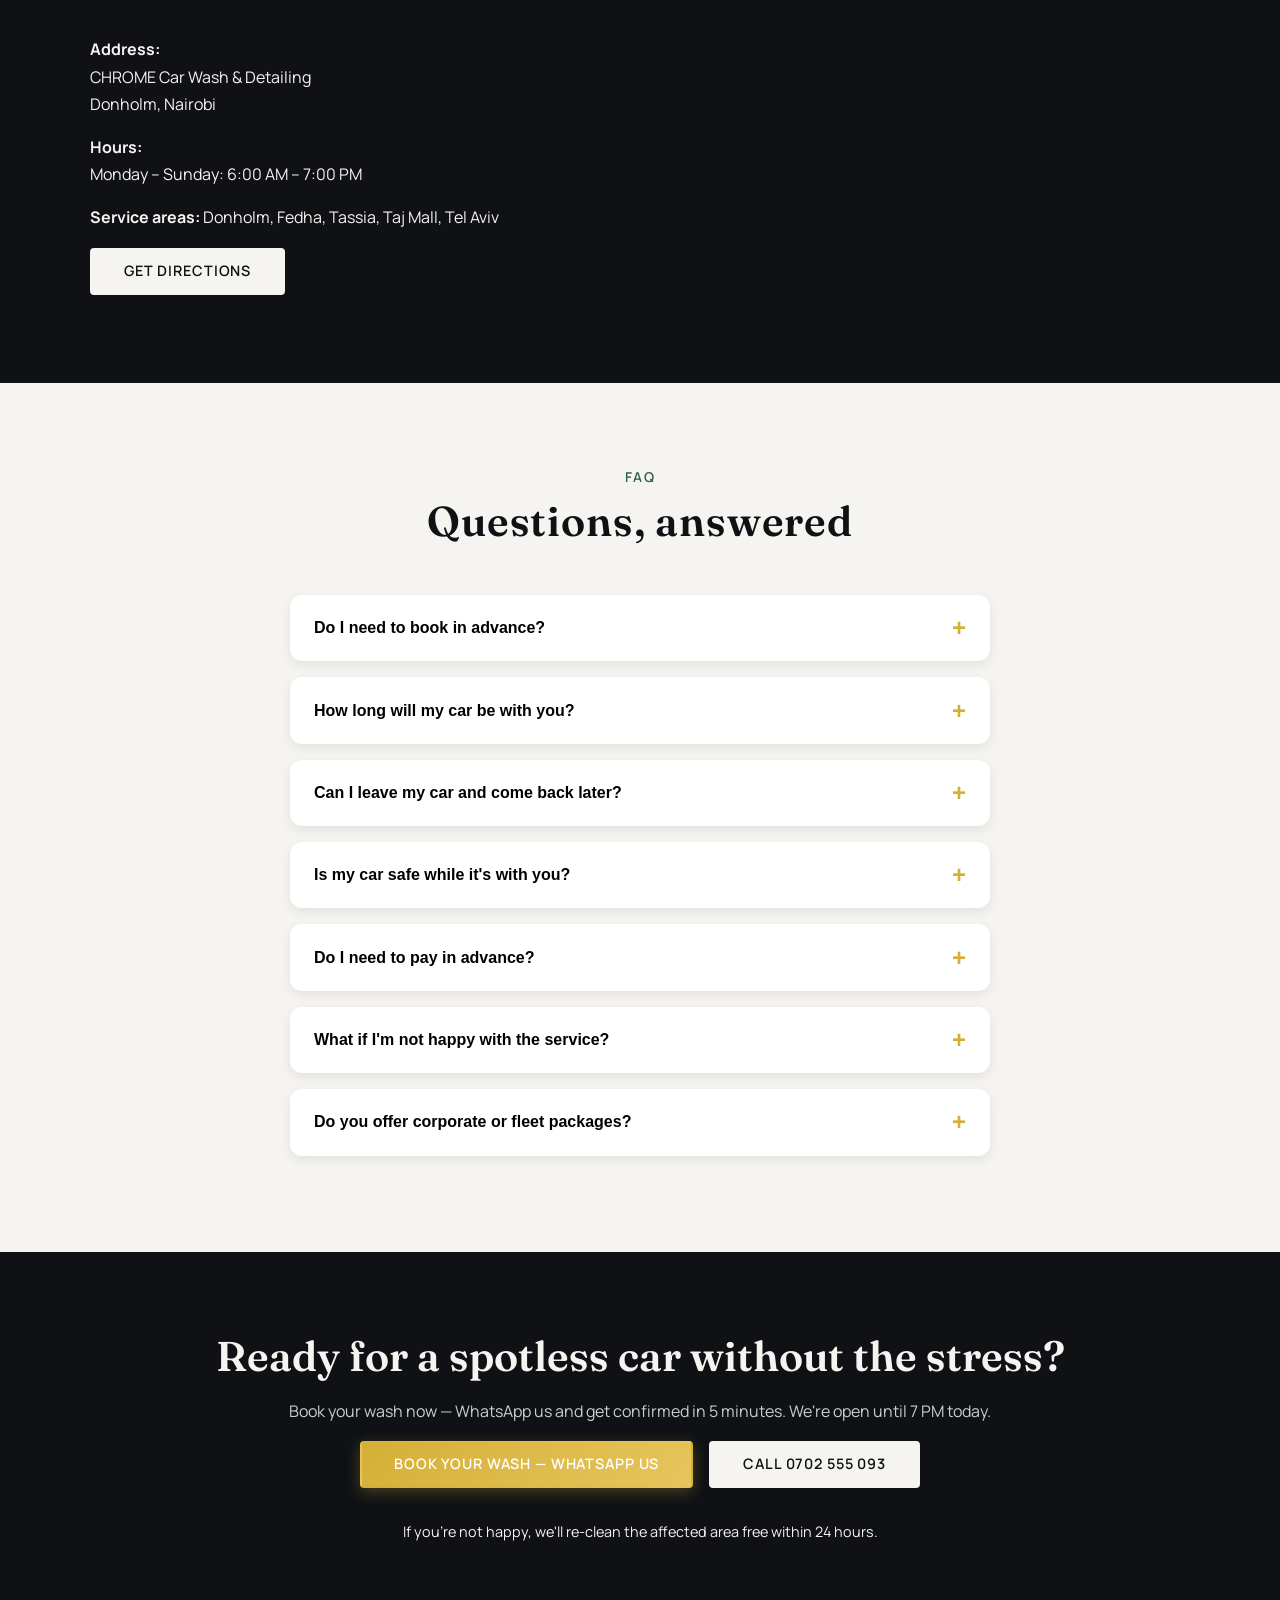
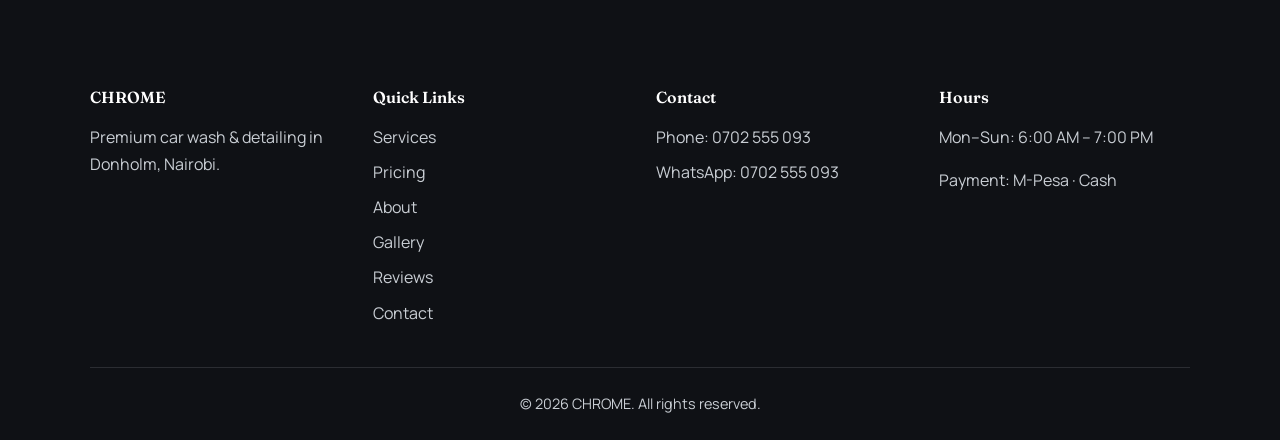
==== commit bd106222: "Add files via upload" ====
--- a/index.html
+++ b/index.html
@@ -9,6 +9,33 @@
   <link rel="preconnect" href="https://fonts.gstatic.com" crossorigin>
   <link href="https://fonts.googleapis.com/css2?family=Fraunces:opsz,wght@9..144,400;9..144,500;9..144,600&family=Manrope:wght@400;500;600;700&display=swap" rel="stylesheet">
   <link rel="stylesheet" href="style.css">
+  <script type="application/ld+json">
+  {
+    "@context": "https://schema.org",
+    "@type": "AutoWash",
+    "name": "CHROME Car Wash & Detailing",
+    "description": "Premium car wash and detailing studio in Donholm, Nairobi.",
+    "telephone": "+254702555093",
+    "address": {
+      "@type": "PostalAddress",
+      "addressLocality": "Donholm",
+      "addressRegion": "Nairobi",
+      "addressCountry": "KE"
+    },
+    "openingHoursSpecification": [{
+      "@type": "OpeningHoursSpecification",
+      "dayOfWeek": ["Monday","Tuesday","Wednesday","Thursday","Friday","Saturday","Sunday"],
+      "opens": "06:00",
+      "closes": "19:00"
+    }],
+    "aggregateRating": {
+      "@type": "AggregateRating",
+      "ratingValue": "4.9",
+      "reviewCount": "300"
+    },
+    "priceRange": "KSh 500 - KSh 3,000"
+  }
+  </script>
 </head>
 <body>
 
@@ -33,18 +60,16 @@
         <a href="https://wa.me/254702555093" class="btn btn-whatsapp">WhatsApp Us</a>
         <a href="tel:0702555093" class="phone-link">Call 0702 555 093</a>
       </div>
-      <button class="hamburger" aria-label="Menu">
-        <span></span><span></span><span></span>
-      </button>
+      <button class="hamburger" aria-label="Toggle menu" aria-expanded="false"><span></span><span></span><span></span></button>
     </nav>
   </header>
 
   <!-- Hero -->
-  <section class="hero">
+  <section class="hero" style="background-image: url('https://images.unsplash.com/photo-1607860108855-64acf2078ed9?auto=format&fit=crop&w=1600&q=80'); background-size: cover; background-position: center;">
     <div class="container">
       <span class="eyebrow">NAIROBI EASTLANDS · PREMIUM CAR CARE</span>
-      <h1>Your car, spotless in 45 minutes — without the stress.</h1>
-      <p>No scratches. No rushed work. No waiting around. We're the highest-rated car wash in Donholm, trusted by 2,500+ drivers across Fedha, Tassia, Taj Mall, and Tel Aviv.</p>
+      <h1>Your car, spotless in 45 minutes<br>— without the stress.</h1>
+      <p>No scratches. No rushed work. No waiting around. We're the highest-rated car wash in Donholm, trusted by 2,500+ drivers.</p>
       <div class="hero-cta">
         <a href="https://wa.me/254702555093?text=Hello%20CHROME%2C%20I%27d%20like%20to%20book%20a%20service." class="btn btn-primary">Book Your Wash — WhatsApp Us</a>
         <a href="tel:0702555093" class="btn btn-outline btn-light">Call 0702 555 093</a>
@@ -457,7 +482,7 @@
     </div>
   </footer>
 
-  <!-- Floating WhatsApp Button (only) -->
+  <!-- Floating WhatsApp Button (hidden on desktop) -->
   <a href="https://wa.me/254702555093" class="floating-whatsapp pulse" aria-label="WhatsApp">
     <svg width="28" height="28" viewBox="0 0 24 24" fill="#fff"><path d="M17.472 14.382c-.297-.149-1.758-.867-2.03-.967-.273-.099-.471-.148-.67.15-.197.297-.766-.94 1.164-.173.199-.347.223-.644.075-.297-.15-1.255-.463-2.39-1.475-.883-.788-1.48-1.761-1.653-2.059-.173-.297-.018-.458.13-.606.134-.133.298-.347.446-.52.149-.174.198-.298.298-.497.099-.198.05-.371-.025-.52-.075-.149-.669-1.612-.916-2.207-.242-.579-.487-.5-.669-.51-.173-.008-.371-.01-.57-.01-.198 0-.52.074-.792.372-.272.297-1.04 1.016-1.04 2.479 0 1.462 1.065 2.875 1.213 3.074.149.198 2.096 3.2 5.077 4.487.709.306 1.262.489 1.694.625.712.227 1.36.195 1.871.118.571-.085 1.758-.719 2.006-1.413.248-.694.248-1.289.173-1.413-.074-.124-.272-.198-.57-.347m-5.421 7.403h-.004a9.87 9.87 0 01-5.031-1.378l-.361-.214-3.741.982.998-3.648-.235-.374a9.86 9.86 0 01-1.51-5.26c.001-5.45 4.436-9.884 9.888-9.884 2.64 0 5.122 1.03 6.988 2.898a9.825 9.825 0 012.893 6.994c-.003 5.45-4.437 9.884-9.885 9.884m8.413-18.297A11.815 11.815 0 0012.05 0C5.495 0 .16 5.335.157 11.892c0 2.096.547 4.142 1.588 5.945L.057 24l6.305-1.654a11.882 11.882 0 005.683 1.448h.005c6.554 0 11.89-5.335 11.893-11.893a11.821 11.821 0 00-3.48-8.413z"/></svg>
   </a>
--- a/style.css
+++ b/style.css
@@ -1,7 +1,10 @@
 /* =========================================
    CHROME – Premium Car Wash & Detailing
-   Design System: Graphite & Chrome
+   Design System: Graphite & Chrome (gold accents)
    ========================================= */
+
+/* ---------- Import Fonts ---------- */
+/* Using only two fonts: Fraunces (headings) and Manrope (body) */
 
 /* ---------- CSS Variables ---------- */
 :root {
@@ -10,15 +13,23 @@
   --color-silver: #C9CED4;
   --color-ivory: #F5F4F0;
   --color-trust: #2E5E4E;
-  --color-whatsapp: #25D366;
+  --color-whatsapp: #D4AF37;          /* gold */
+  --color-whatsapp-light: #E8C55D;    /* lighter gold for text */
   --color-text-light: #F5F4F0;
   --color-text-dark: #1A1D22;
   --color-text-muted: #8A929B;
   --color-border: rgba(201, 206, 212, 0.15);
+
   --font-heading: 'Fraunces', serif;
   --font-body: 'Manrope', sans-serif;
+
   --shadow-sm: 0 4px 12px rgba(0,0,0,0.08);
   --shadow-md: 0 8px 24px rgba(0,0,0,0.12);
+  --card-radius: 12px;
+  --card-padding: 2rem;
+  --card-shadow: var(--shadow-sm);
+  --card-shadow-hover: var(--shadow-md);
+
   --transition: all 0.3s ease;
 }
 
@@ -43,6 +54,7 @@
   color: var(--color-text-dark);
   background-color: var(--color-ivory);
   -webkit-font-smoothing: antialiased;
+  overflow-x: hidden;
 }
 
 img {
@@ -77,17 +89,17 @@
 }
 
 h1 {
-  font-size: 2.8rem;
+  font-size: 3.5rem;
   margin-bottom: 1.2rem;
 }
 
 h2 {
-  font-size: 2.2rem;
+  font-size: 2.6rem;
   margin-bottom: 1rem;
 }
 
 h3 {
-  font-size: 1.5rem;
+  font-size: 1.6rem;
   margin-bottom: 0.8rem;
 }
 
@@ -101,7 +113,10 @@
 }
 
 .section-title h2 {
+  font-family: var(--font-heading);
+  font-size: 2.6rem;
   margin-bottom: 0.5rem;
+  letter-spacing: 0.02em;
 }
 
 .section-title p {
@@ -111,11 +126,10 @@
 
 .eyebrow {
   display: inline-block;
-  font-family: var(--font-body);
   font-size: 0.85rem;
   font-weight: 600;
   text-transform: uppercase;
-  letter-spacing: 0.08em;
+  letter-spacing: 0.12em;
   color: var(--color-trust);
   margin-bottom: 0.5rem;
 }
@@ -135,6 +149,25 @@
   border: 2px solid transparent;
   text-align: center;
   line-height: 1;
+  position: relative;
+  overflow: hidden;
+}
+
+/* Shimmer effect */
+.btn::before {
+  content: '';
+  position: absolute;
+  top: 0;
+  left: -100%;
+  width: 50%;
+  height: 100%;
+  background: linear-gradient(90deg, transparent, rgba(255, 255, 255, 0.25), transparent);
+  transition: left 0.6s ease;
+  z-index: 1;
+}
+
+.btn:hover::before {
+  left: 150%;
 }
 
 .btn-primary {
@@ -146,6 +179,8 @@
 .btn-primary:hover {
   background-color: var(--color-surface);
   border-color: var(--color-surface);
+  box-shadow: 0 4px 20px rgba(15, 17, 21, 0.3);
+  transform: translateY(-2px);
 }
 
 .btn-outline {
@@ -157,17 +192,20 @@
 .btn-outline:hover {
   background-color: var(--color-dark);
   color: var(--color-text-light);
+  transform: translateY(-2px);
 }
 
 .btn-whatsapp {
-  background-color: var(--color-whatsapp);
+  background: linear-gradient(135deg, var(--color-whatsapp), var(--color-whatsapp-light));
   color: #fff;
-  border-color: var(--color-whatsapp);
+  border-color: transparent;
+  box-shadow: 0 4px 15px rgba(212, 175, 55, 0.3);
 }
 
 .btn-whatsapp:hover {
-  background-color: #1FB955;
-  border-color: #1FB955;
+  background: linear-gradient(135deg, #B8962E, #D4AF37);
+  box-shadow: 0 6px 20px rgba(212, 175, 55, 0.4);
+  transform: translateY(-2px);
 }
 
 .btn-light {
@@ -179,6 +217,7 @@
 .btn-light:hover {
   background-color: var(--color-silver);
   border-color: var(--color-silver);
+  transform: translateY(-2px);
 }
 
 /* ---------- Announcement Bar ---------- */
@@ -190,6 +229,9 @@
   font-size: 0.85rem;
   position: relative;
   z-index: 1001;
+  background: linear-gradient(135deg, var(--color-dark), #1a1d22, var(--color-dark));
+  background-size: 200% 200%;
+  animation: gradientShift 8s ease infinite;
 }
 
 .announcement-bar a {
@@ -198,7 +240,7 @@
 }
 
 .announcement-bar a:hover {
-  color: #fff;
+  color: var(--color-whatsapp-light);
 }
 
 /* ---------- Header & Navigation ---------- */
@@ -224,14 +266,11 @@
 
 .logo {
   font-family: var(--font-heading);
-  font-size: 1.8rem;
+  font-size: 2.2rem;
   font-weight: 600;
   color: var(--color-silver);
   letter-spacing: 0.05em;
-}
-
-.logo span {
-  color: var(--color-trust);
+  line-height: 1.2;
 }
 
 .nav-menu {
@@ -259,7 +298,7 @@
   left: 0;
   width: 0;
   height: 2px;
-  background-color: var(--color-trust);
+  background: linear-gradient(90deg, var(--color-whatsapp), var(--color-whatsapp-light));
   transition: var(--transition);
 }
 
@@ -280,7 +319,7 @@
 }
 
 .nav-cta .phone-link:hover {
-  color: #fff;
+  color: var(--color-whatsapp-light);
 }
 
 .hamburger {
@@ -344,10 +383,12 @@
 
 /* ---------- Hero ---------- */
 .hero {
+  position: relative;
+  padding: 5rem 0 6rem;
+  color: var(--color-text-light);
   background-color: var(--color-dark);
-  color: var(--color-text-light);
-  padding: 5rem 0 6rem;
-  position: relative;
+  background-size: cover;
+  background-position: center;
   overflow: hidden;
 }
 
@@ -358,7 +399,7 @@
   left: 0;
   right: 0;
   bottom: 0;
-  background: linear-gradient(135deg, rgba(15,17,21,0.9) 0%, rgba(15,17,21,0.7) 100%);
+  background: linear-gradient(135deg, rgba(15,17,21,0.85) 0%, rgba(15,17,21,0.6) 100%);
   z-index: 1;
 }
 
@@ -369,8 +410,13 @@
 
 .hero h1 {
   color: var(--color-text-light);
-  font-size: 3.5rem;
+  font-size: 3rem;
   margin-bottom: 1.5rem;
+  background: linear-gradient(135deg, #F5F4F0 0%, #C9CED4 50%, #D4AF37 100%);
+  -webkit-background-clip: text;
+  -webkit-text-fill-color: transparent;
+  background-size: 200% 200%;
+  animation: gradientShift 6s ease infinite;
 }
 
 .hero p {
@@ -396,8 +442,59 @@
 }
 
 .hero-trust i {
-  color: var(--color-trust);
+  color: var(--color-whatsapp-light);
   margin-right: 0.3rem;
+}
+
+/* Hero split (contact page) */
+.hero-split {
+  display: grid;
+  grid-template-columns: 1.2fr 0.8fr;
+  gap: 2rem;
+  align-items: center;
+}
+
+.hero-card {
+  background: rgba(255,255,255,0.1);
+  padding: 2rem;
+  border-radius: var(--card-radius);
+  border: 1px solid var(--color-border);
+  backdrop-filter: blur(10px);
+}
+
+.hero-card h3 {
+  color: var(--color-text-light);
+  margin-bottom: 0.5rem;
+}
+
+.hero-card p {
+  color: var(--color-silver);
+  margin-bottom: 1.5rem;
+}
+
+/* Hero rating (reviews page) */
+.hero-rating {
+  display: flex;
+  align-items: center;
+  gap: 0.5rem;
+  margin-bottom: 1.5rem;
+  color: var(--color-silver);
+}
+
+.rating-stars {
+  color: var(--color-whatsapp-light);
+  font-size: 1.5rem;
+  letter-spacing: 4px;
+}
+
+.rating-score {
+  font-weight: 700;
+  font-size: 1.2rem;
+  color: #fff;
+}
+
+.rating-count {
+  font-size: 0.9rem;
 }
 
 /* ---------- Social Proof Strip ---------- */
@@ -422,7 +519,7 @@
 }
 
 .social-proof-item .icon {
-  color: var(--color-trust);
+  color: var(--color-whatsapp-light);
   font-size: 1.2rem;
 }
 
@@ -464,22 +561,42 @@
 
 .service-card {
   background: #fff;
-  border-radius: 8px;
-  padding: 2rem;
-  box-shadow: var(--shadow-sm);
+  border-radius: var(--card-radius);
+  padding: var(--card-padding);
+  box-shadow: var(--card-shadow);
   transition: var(--transition);
   border: 1px solid var(--color-border);
+  position: relative;
+  overflow: hidden;
+}
+
+.service-card::after {
+  content: '';
+  position: absolute;
+  bottom: 0;
+  left: 0;
+  width: 100%;
+  height: 3px;
+  background: linear-gradient(90deg, var(--color-whatsapp), var(--color-whatsapp-light));
+  transform: scaleX(0);
+  transition: transform 0.3s ease;
+}
+
+.service-card:hover::after {
+  transform: scaleX(1);
 }
 
 .service-card:hover {
-  box-shadow: var(--shadow-md);
-  transform: translateY(-4px);
+  box-shadow: var(--card-shadow-hover);
+  transform: translateY(-6px);
 }
 
 .service-card .icon {
   font-size: 2rem;
-  color: var(--color-trust);
+  color: var(--color-whatsapp);
   margin-bottom: 1rem;
+  display: inline-block;
+  animation: float 3s ease-in-out infinite;
 }
 
 .service-card h3 {
@@ -490,6 +607,7 @@
   font-weight: 600;
   color: var(--color-trust);
   margin-bottom: 0.5rem;
+  font-size: 1.1rem;
 }
 
 .service-card .time {
@@ -509,14 +627,23 @@
   text-align: center;
   padding: 1.5rem;
   background: rgba(255,255,255,0.05);
-  border-radius: 8px;
+  border-radius: var(--card-radius);
   border: 1px solid var(--color-border);
+  transition: var(--transition);
+}
+
+.feature-item:hover {
+  border-color: var(--color-whatsapp);
+  transform: translateY(-4px);
+  box-shadow: 0 8px 30px rgba(0,0,0,0.2);
 }
 
 .feature-item .icon {
   font-size: 2rem;
-  color: var(--color-trust);
+  color: var(--color-whatsapp);
   margin-bottom: 1rem;
+  display: inline-block;
+  animation: float 3s ease-in-out infinite;
 }
 
 /* ---------- How It Works Steps ---------- */
@@ -531,8 +658,14 @@
   position: relative;
   padding: 2rem;
   background: #fff;
-  border-radius: 8px;
-  box-shadow: var(--shadow-sm);
+  border-radius: var(--card-radius);
+  box-shadow: var(--card-shadow);
+  transition: var(--transition);
+}
+
+.step:hover {
+  box-shadow: var(--card-shadow-hover);
+  transform: translateY(-4px);
 }
 
 .step::before {
@@ -541,7 +674,7 @@
   position: absolute;
   top: -20px;
   left: 20px;
-  background-color: var(--color-trust);
+  background: linear-gradient(135deg, var(--color-whatsapp), var(--color-whatsapp-light));
   color: #fff;
   width: 40px;
   height: 40px;
@@ -551,6 +684,7 @@
   justify-content: center;
   font-weight: 600;
   font-size: 1.1rem;
+  box-shadow: 0 4px 12px rgba(212,175,55,0.3);
 }
 
 .step h3 {
@@ -566,17 +700,23 @@
 
 .pricing-card {
   background: #fff;
-  border-radius: 8px;
-  padding: 2rem;
-  box-shadow: var(--shadow-sm);
+  border-radius: var(--card-radius);
+  padding: var(--card-padding);
+  box-shadow: var(--card-shadow);
   border: 1px solid var(--color-border);
   text-align: center;
   position: relative;
+  transition: var(--transition);
+}
+
+.pricing-card:hover {
+  box-shadow: var(--card-shadow-hover);
+  transform: translateY(-4px);
 }
 
 .pricing-card.highlight {
-  border: 2px solid var(--color-trust);
-  box-shadow: var(--shadow-md);
+  border: 2px solid var(--color-whatsapp);
+  box-shadow: 0 8px 30px rgba(212,175,55,0.15);
 }
 
 .pricing-card .badge {
@@ -584,13 +724,14 @@
   top: -12px;
   left: 50%;
   transform: translateX(-50%);
-  background-color: var(--color-trust);
+  background: linear-gradient(135deg, var(--color-whatsapp), var(--color-whatsapp-light));
   color: #fff;
   padding: 0.3rem 1rem;
   border-radius: 20px;
   font-size: 0.8rem;
   font-weight: 600;
   text-transform: uppercase;
+  box-shadow: 0 4px 12px rgba(212,175,55,0.3);
 }
 
 .pricing-card .price {
@@ -618,6 +759,30 @@
 
 .pricing-card li:last-child {
   border-bottom: none;
+}
+
+/* Tables (pricing) */
+.table-responsive {
+  overflow-x: auto;
+  -webkit-overflow-scrolling: touch;
+}
+
+.table-responsive table {
+  min-width: 600px;
+  width: 100%;
+  border-collapse: collapse;
+}
+
+.table-responsive th,
+.table-responsive td {
+  padding: 0.8rem;
+  text-align: left;
+  border-bottom: 1px solid var(--color-border);
+}
+
+.table-responsive th {
+  font-weight: 600;
+  color: var(--color-dark);
 }
 
 /* ---------- Gallery ---------- */
@@ -641,7 +806,7 @@
 
 .filter-chip.active,
 .filter-chip:hover {
-  background-color: var(--color-dark);
+  background: linear-gradient(135deg, var(--color-dark), var(--color-surface));
   color: #fff;
   border-color: var(--color-dark);
 }
@@ -655,7 +820,7 @@
 .gallery-item {
   position: relative;
   overflow: hidden;
-  border-radius: 8px;
+  border-radius: var(--card-radius);
   cursor: pointer;
   aspect-ratio: 4/3;
 }
@@ -664,11 +829,11 @@
   width: 100%;
   height: 100%;
   object-fit: cover;
-  transition: transform 0.3s ease;
+  transition: transform 0.5s ease;
 }
 
 .gallery-item:hover img {
-  transform: scale(1.03);
+  transform: scale(1.05);
 }
 
 .gallery-item .caption {
@@ -691,6 +856,7 @@
   overflow: hidden;
   user-select: none;
   aspect-ratio: 4/3;
+  border-radius: var(--card-radius);
 }
 
 .before-after img {
@@ -726,6 +892,7 @@
   background: #fff;
   z-index: 4;
   pointer-events: none;
+  box-shadow: 0 0 10px rgba(0,0,0,0.3);
 }
 
 .before-after .divider::after {
@@ -734,7 +901,7 @@
   top: 50%;
   left: 50%;
   transform: translate(-50%, -50%);
-  background: #fff;
+  background: linear-gradient(135deg, var(--color-whatsapp), var(--color-whatsapp-light));
   border-radius: 50%;
   width: 36px;
   height: 36px;
@@ -742,8 +909,8 @@
   align-items: center;
   justify-content: center;
   font-size: 1.2rem;
-  color: var(--color-dark);
-  box-shadow: 0 2px 8px rgba(0,0,0,0.3);
+  color: #fff;
+  box-shadow: 0 4px 12px rgba(0,0,0,0.3);
 }
 
 /* ---------- Testimonials ---------- */
@@ -755,15 +922,23 @@
 
 .testimonial-card {
   background: #fff;
-  padding: 2rem;
-  border-radius: 8px;
-  box-shadow: var(--shadow-sm);
+  padding: var(--card-padding);
+  border-radius: var(--card-radius);
+  box-shadow: var(--card-shadow);
   border: 1px solid var(--color-border);
+  transition: var(--transition);
+}
+
+.testimonial-card:hover {
+  box-shadow: var(--card-shadow-hover);
+  transform: translateY(-4px);
 }
 
 .testimonial-card .stars {
-  color: var(--color-trust);
+  color: var(--color-whatsapp);
   margin-bottom: 1rem;
+  font-size: 1.2rem;
+  letter-spacing: 4px;
 }
 
 .testimonial-card .quote {
@@ -789,9 +964,15 @@
 .faq-item {
   background: #fff;
   margin-bottom: 1rem;
-  border-radius: 8px;
-  box-shadow: var(--shadow-sm);
+  border-radius: var(--card-radius);
+  box-shadow: var(--card-shadow);
   overflow: hidden;
+  transition: var(--transition);
+}
+
+.faq-item.active {
+  box-shadow: var(--card-shadow-hover);
+  border-left: 3px solid var(--color-whatsapp);
 }
 
 .faq-question {
@@ -812,10 +993,12 @@
   content: '+';
   font-size: 1.5rem;
   transition: var(--transition);
+  color: var(--color-whatsapp);
 }
 
 .faq-item.active .faq-question::after {
   content: '−';
+  transform: rotate(180deg);
 }
 
 .faq-answer {
@@ -842,10 +1025,16 @@
 
 .contact-info-card {
   background: #fff;
-  padding: 2rem;
-  border-radius: 8px;
-  box-shadow: var(--shadow-sm);
+  padding: var(--card-padding);
+  border-radius: var(--card-radius);
+  box-shadow: var(--card-shadow);
   margin-bottom: 1rem;
+  transition: var(--transition);
+}
+
+.contact-info-card:hover {
+  box-shadow: var(--card-shadow-hover);
+  transform: translateY(-2px);
 }
 
 .contact-info-card h3 {
@@ -853,7 +1042,8 @@
 }
 
 .contact-form input,
-.contact-form textarea {
+.contact-form textarea,
+.contact-form select {
   width: 100%;
   padding: 0.8rem;
   margin-bottom: 1rem;
@@ -861,10 +1051,20 @@
   border-radius: 4px;
   font-family: var(--font-body);
   font-size: 1rem;
+  transition: var(--transition);
+}
+
+.contact-form input:focus,
+.contact-form textarea:focus,
+.contact-form select:focus {
+  border-color: var(--color-whatsapp);
+  box-shadow: 0 0 0 3px rgba(212,175,55,0.1);
+  outline: none;
 }
 
 .contact-form textarea {
   min-height: 120px;
+  resize: vertical;
 }
 
 /* ---------- Footer ---------- */
@@ -893,7 +1093,7 @@
 }
 
 .footer a:hover {
-  color: #fff;
+  color: var(--color-whatsapp-light);
 }
 
 .footer-bottom {
@@ -903,7 +1103,7 @@
   font-size: 0.9rem;
 }
 
-/* ---------- Floating WhatsApp Button (only) ---------- */
+/* ---------- Floating WhatsApp Button (gold) ---------- */
 .floating-whatsapp {
   position: fixed;
   bottom: 20px;
@@ -911,28 +1111,74 @@
   width: 56px;
   height: 56px;
   border-radius: 50%;
-  background-color: var(--color-whatsapp);
+  background: linear-gradient(135deg, var(--color-whatsapp), var(--color-whatsapp-light));
   display: flex;
   align-items: center;
   justify-content: center;
-  box-shadow: 0 4px 20px rgba(0,0,0,0.3);
+  box-shadow: 0 4px 20px rgba(212,175,55,0.4);
   z-index: 998;
   transition: var(--transition);
 }
 
 .floating-whatsapp:hover {
-  transform: scale(1.05);
+  transform: scale(1.08) rotate(5deg);
+  box-shadow: 0 6px 30px rgba(212,175,55,0.5);
+}
+
+.floating-whatsapp svg {
+  width: 28px;
+  height: 28px;
+  fill: #fff;
 }
 
 /* Pulse animation */
 @keyframes pulse {
-  0% { transform: scale(1); box-shadow: 0 0 0 0 rgba(37, 211, 102, 0.7); }
-  70% { transform: scale(1.1); box-shadow: 0 0 0 15px rgba(37, 211, 102, 0); }
-  100% { transform: scale(1); box-shadow: 0 0 0 0 rgba(37, 211, 102, 0); }
+  0% { transform: scale(1); box-shadow: 0 0 0 0 rgba(212,175,55,0.7); }
+  70% { transform: scale(1.08); box-shadow: 0 0 0 20px rgba(212,175,55,0); }
+  100% { transform: scale(1); box-shadow: 0 0 0 0 rgba(212,175,55,0); }
 }
 
 .floating-whatsapp.pulse {
   animation: pulse 2s infinite;
+}
+
+/* Hide floating button on desktop (where header CTA exists) */
+@media (min-width: 1024px) {
+  .floating-whatsapp {
+    display: none;
+  }
+}
+
+/* ---------- Keyframe Animations ---------- */
+@keyframes float {
+  0%, 100% { transform: translateY(0px); }
+  50% { transform: translateY(-8px); }
+}
+
+@keyframes gradientShift {
+  0%, 100% { background-position: 0% 50%; }
+  50% { background-position: 100% 50%; }
+}
+
+/* Reduced motion support */
+@media (prefers-reduced-motion: reduce) {
+  * {
+    animation-duration: 0.01ms !important;
+    animation-iteration-count: 1 !important;
+    transition-duration: 0.01ms !important;
+  }
+}
+
+/* ---------- Scroll Reveal Animations ---------- */
+.animate-on-scroll {
+  opacity: 0;
+  transform: translateY(40px);
+  transition: opacity 0.7s ease, transform 0.7s ease;
+}
+
+.animate-on-scroll-visible {
+  opacity: 1;
+  transform: translateY(0);
 }
 
 /* ---------- Utility ---------- */
@@ -948,7 +1194,9 @@
 @media (max-width: 768px) {
   h1 { font-size: 2.5rem; }
   h2 { font-size: 1.8rem; }
-  .hero h1 { font-size: 2.8rem; }
+  .hero h1 { font-size: 2.5rem; }
   .section { padding: 3rem 0; }
   .contact-grid { grid-template-columns: 1fr; }
+  .hero-split { grid-template-columns: 1fr; }
+  .section-title h2 { font-size: 2rem; }
 }
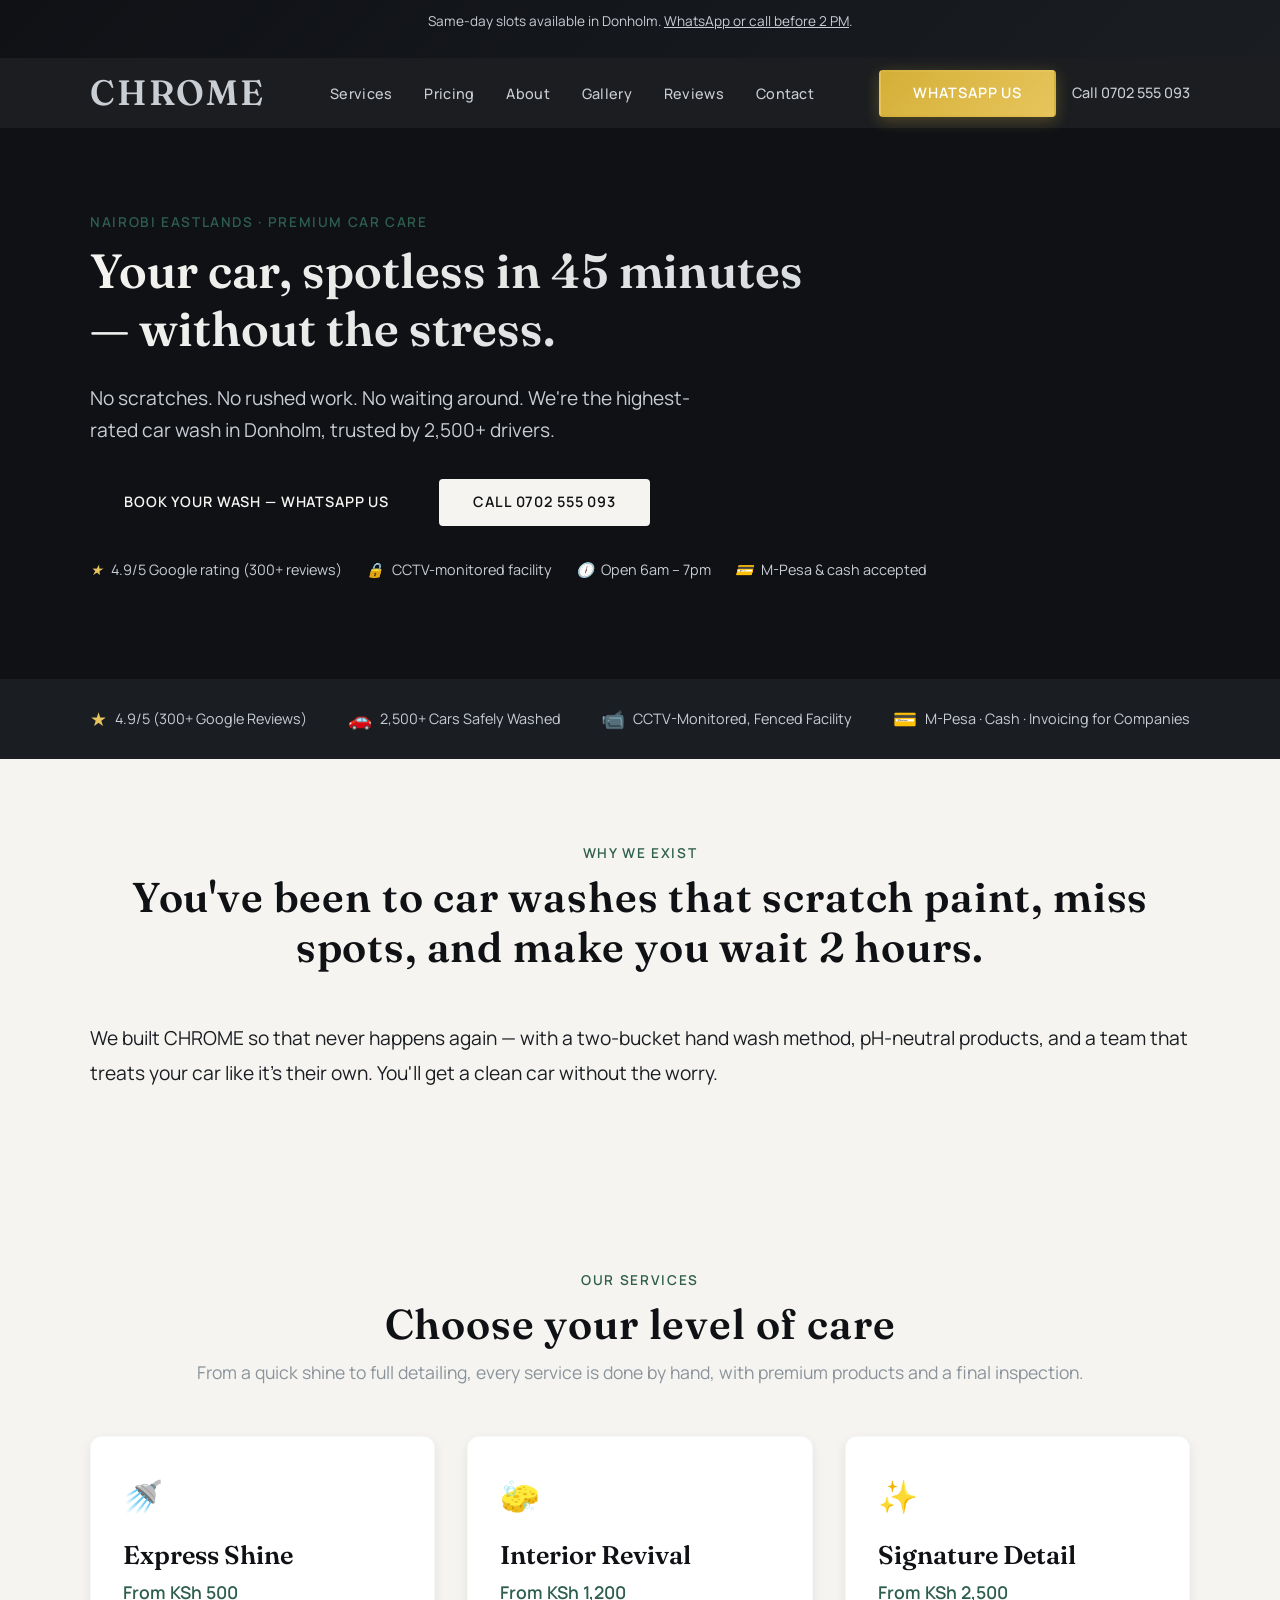
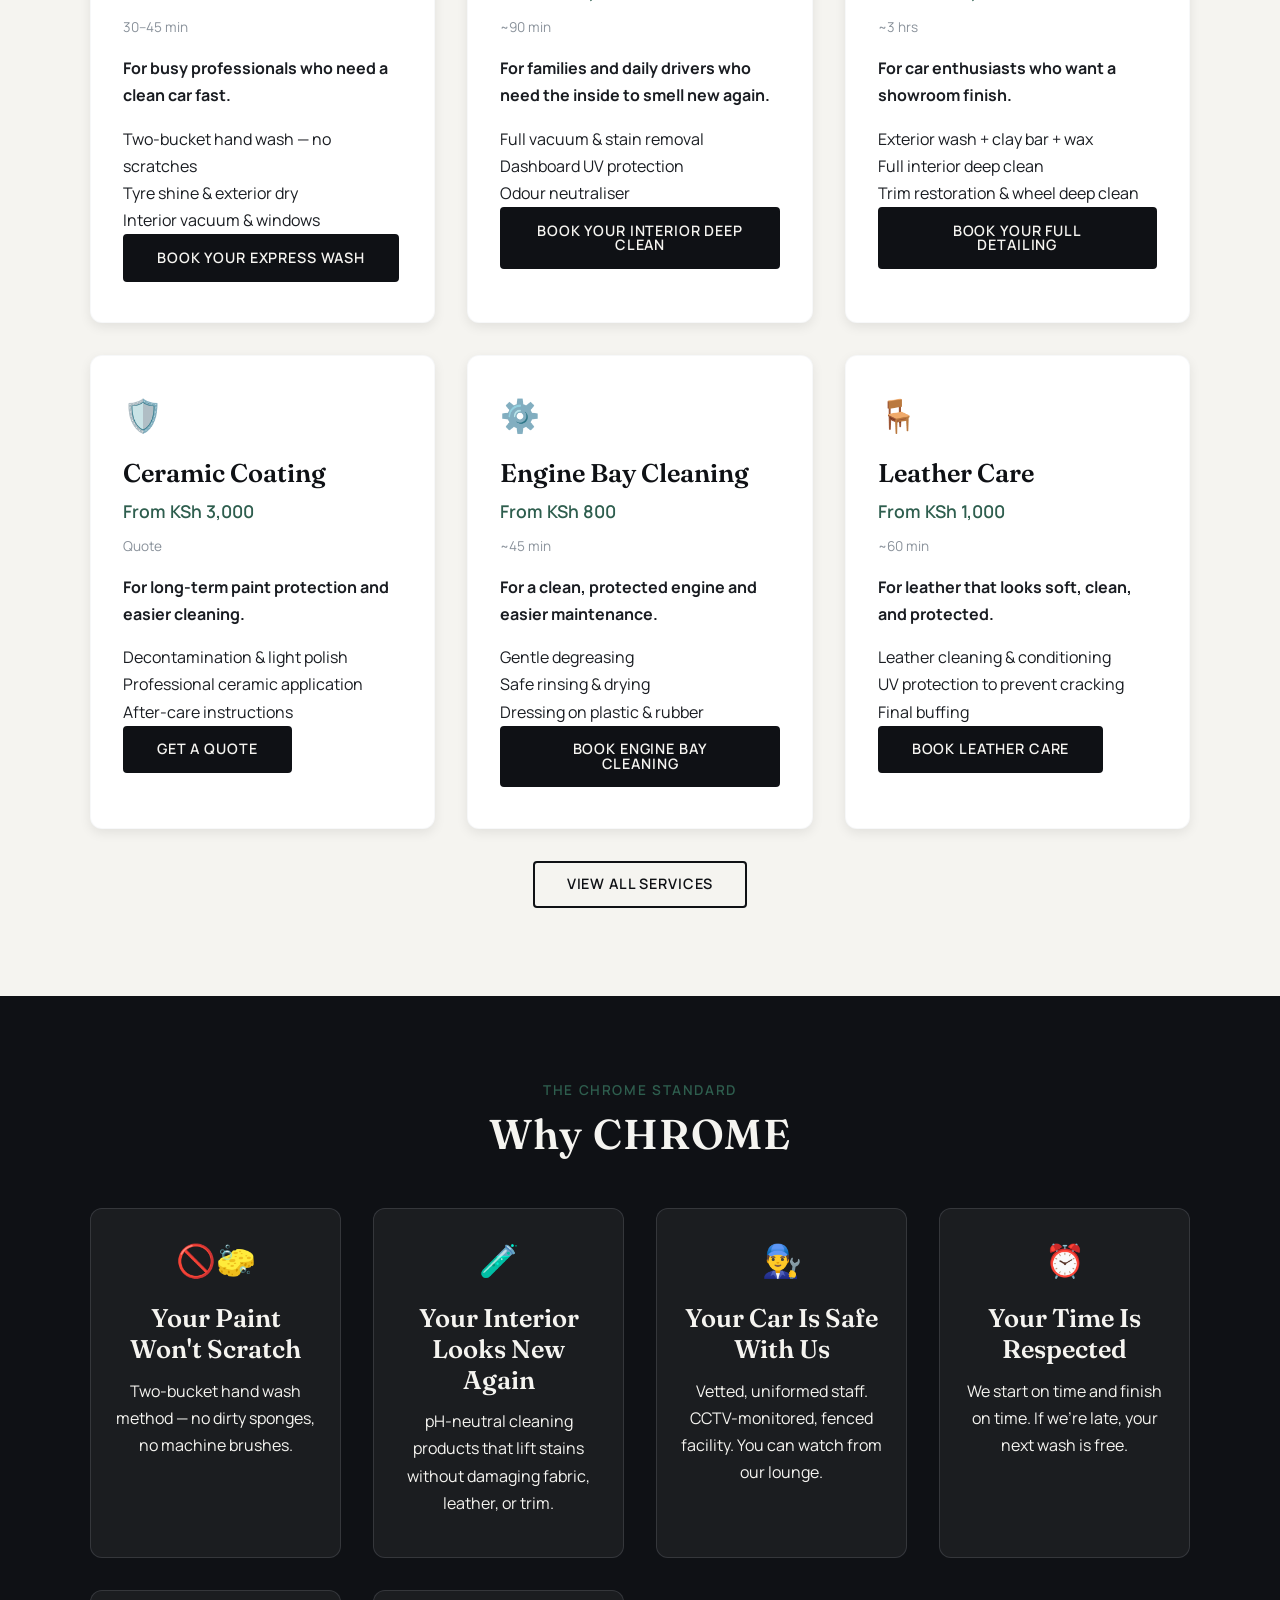
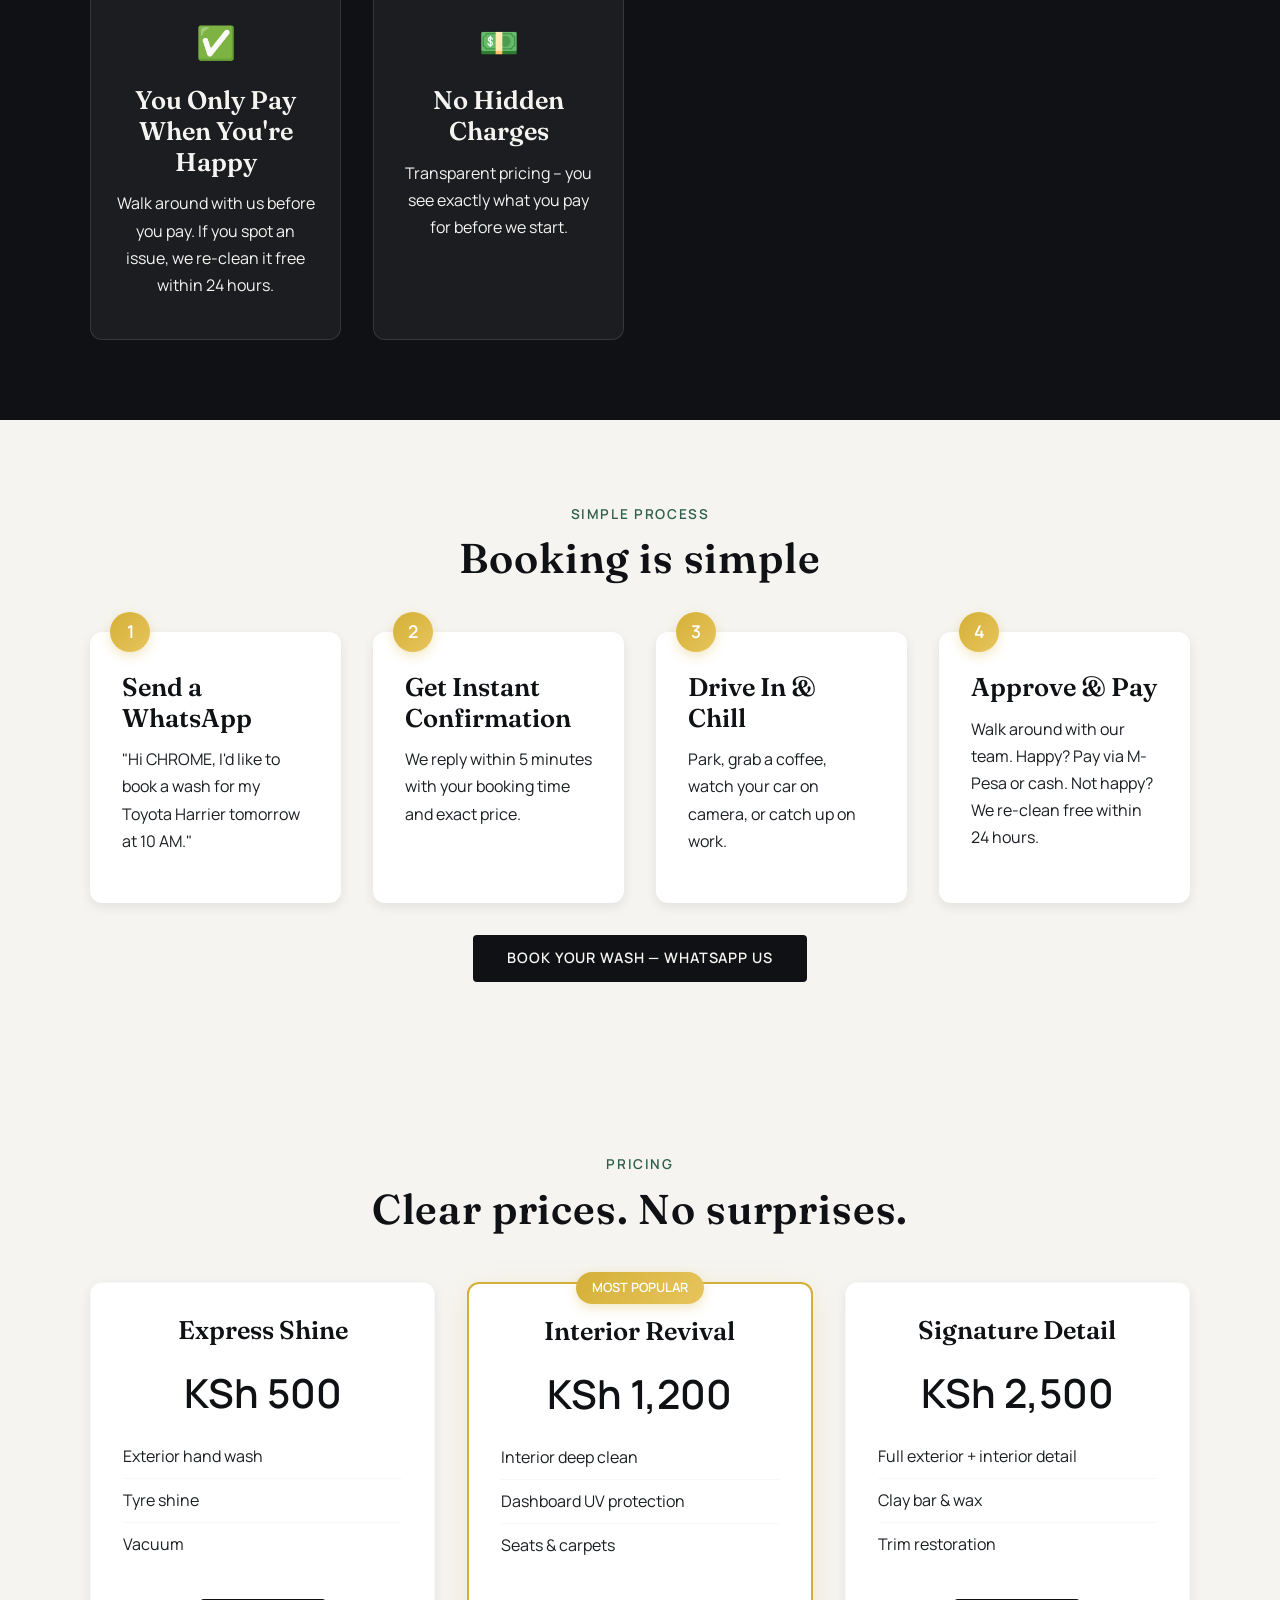
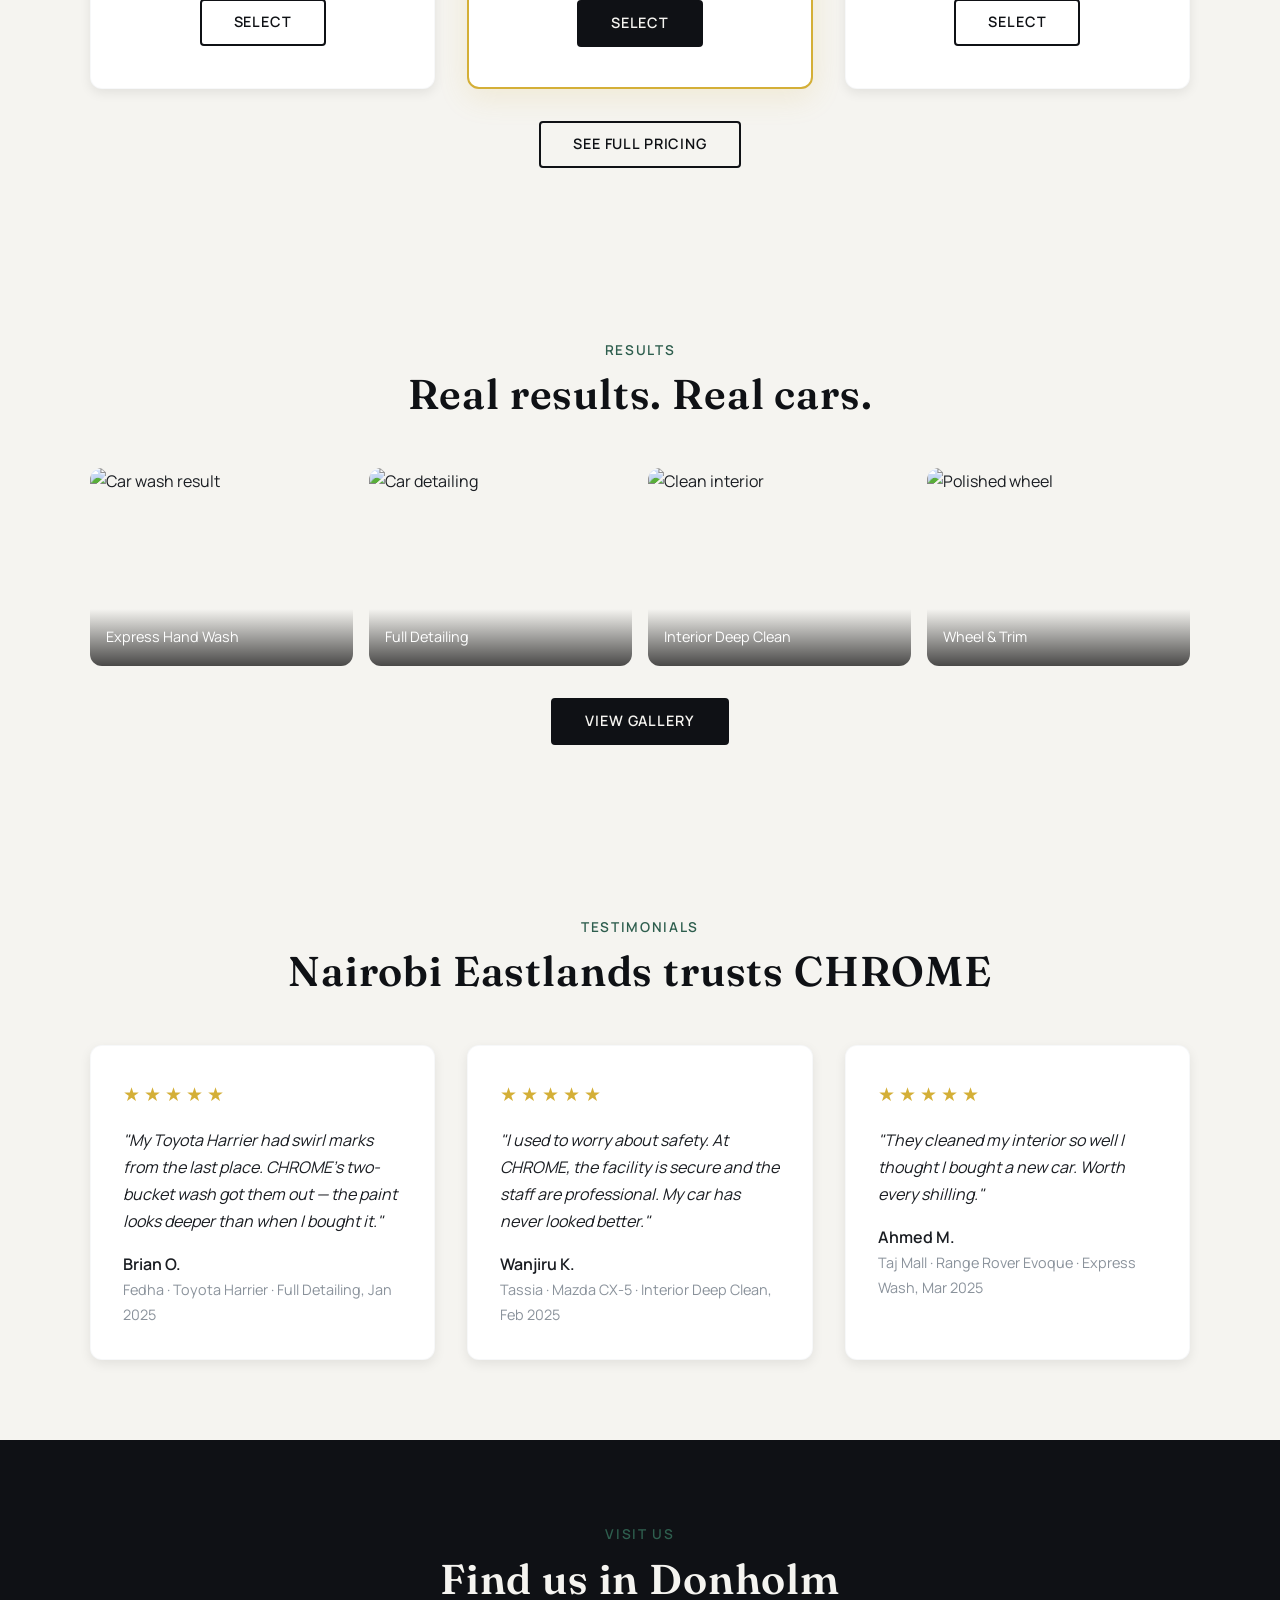
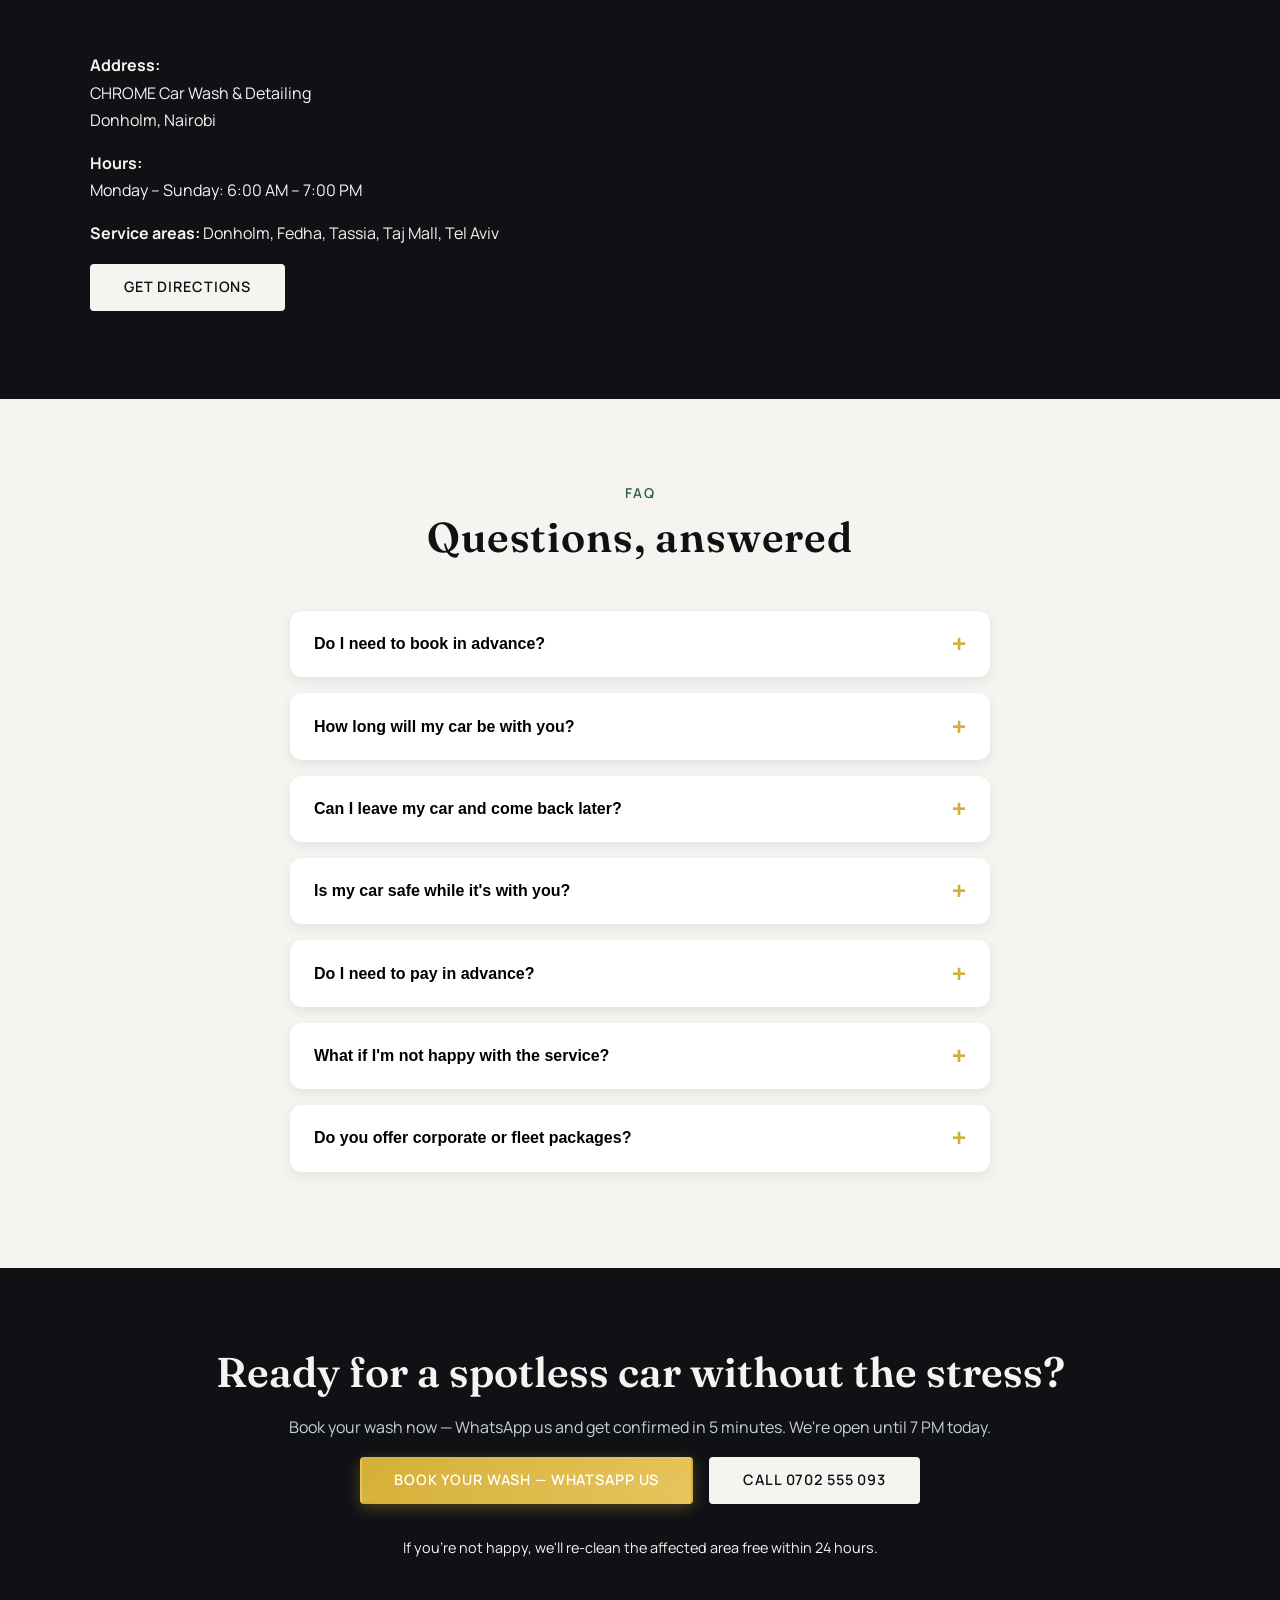
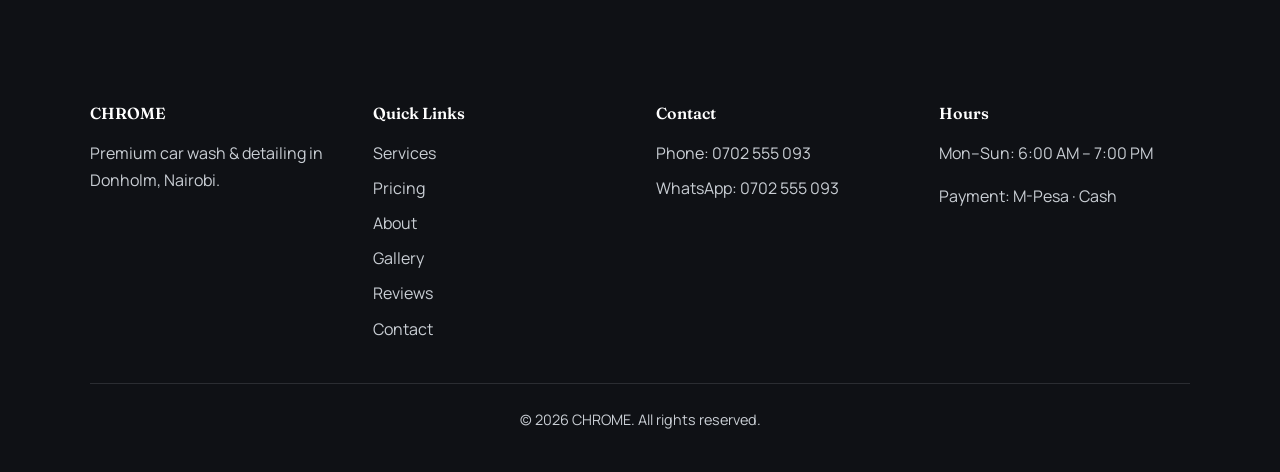
==== commit b59fd3bf: "Add files via upload" ====
--- a/index.html
+++ b/index.html
@@ -1,492 +1,546 @@
 <!DOCTYPE html>
 <html lang="en">
 <head>
-  <meta charset="UTF-8">
-  <meta name="viewport" content="width=device-width, initial-scale=1.0">
-  <title>CHROME — Premium Car Wash & Detailing in Donholm, Nairobi</title>
-  <meta name="description" content="CHROME is Nairobi Eastlands' premium car wash and detailing studio in Donholm. Hand washing, interior deep clean, ceramic coating. Book via WhatsApp or call 0702 555 093.">
-  <link rel="preconnect" href="https://fonts.googleapis.com">
-  <link rel="preconnect" href="https://fonts.gstatic.com" crossorigin>
-  <link href="https://fonts.googleapis.com/css2?family=Fraunces:opsz,wght@9..144,400;9..144,500;9..144,600&family=Manrope:wght@400;500;600;700&display=swap" rel="stylesheet">
-  <link rel="stylesheet" href="style.css">
-  <script type="application/ld+json">
-  {
-    "@context": "https://schema.org",
-    "@type": "AutoWash",
-    "name": "CHROME Car Wash & Detailing",
-    "description": "Premium car wash and detailing studio in Donholm, Nairobi.",
-    "telephone": "+254702555093",
-    "address": {
-      "@type": "PostalAddress",
-      "addressLocality": "Donholm",
-      "addressRegion": "Nairobi",
-      "addressCountry": "KE"
-    },
-    "openingHoursSpecification": [{
-      "@type": "OpeningHoursSpecification",
-      "dayOfWeek": ["Monday","Tuesday","Wednesday","Thursday","Friday","Saturday","Sunday"],
-      "opens": "06:00",
-      "closes": "19:00"
-    }],
-    "aggregateRating": {
-      "@type": "AggregateRating",
-      "ratingValue": "4.9",
-      "reviewCount": "300"
-    },
-    "priceRange": "KSh 500 - KSh 3,000"
-  }
-  </script>
+    <meta charset="UTF-8">
+    <meta name="viewport" content="width=device-width, initial-scale=1.0">
+    <title>CHROME — Premium Car Wash & Detailing in Donholm, Nairobi</title>
+    <meta name="description" content="CHROME is Nairobi Eastlands' premium car wash and detailing studio in Donholm. Hand washing, interior deep clean, ceramic coating. Book via WhatsApp or call 0702 555 093.">
+    <meta name="theme-color" content="#0F1115">
+    <link rel="preconnect" href="https://fonts.googleapis.com">
+    <link rel="preconnect" href="https://fonts.gstatic.com" crossorigin>
+    <link href="https://fonts.googleapis.com/css2?family=Fraunces:opsz,wght@9..144,400;9..144,500;9..144,600&family=Manrope:wght@400;500;600;700&display=swap" rel="stylesheet">
+    <link rel="stylesheet" href="style.css">
+    <script type="application/ld+json">
+        {
+            "@context": "https://schema.org",
+            "@type": "AutoWash",
+            "name": "CHROME Car Wash & Detailing",
+            "description": "Premium car wash and detailing studio in Donholm, Nairobi.",
+            "telephone": "+254702555093",
+            "address": {
+                "@type": "PostalAddress",
+                "addressLocality": "Donholm",
+                "addressRegion": "Nairobi",
+                "addressCountry": "KE"
+            },
+            "openingHoursSpecification": [{
+                "@type": "OpeningHoursSpecification",
+                "dayOfWeek": ["Monday", "Tuesday", "Wednesday", "Thursday", "Friday", "Saturday", "Sunday"],
+                "opens": "06:00",
+                "closes": "19:00"
+            }],
+            "aggregateRating": {
+                "@type": "AggregateRating",
+                "ratingValue": "4.9",
+                "reviewCount": "300"
+            },
+            "priceRange": "KSh 500 - KSh 3,000"
+        }
+    </script>
 </head>
+
 <body>
 
-  <!-- Announcement Bar -->
-  <div class="announcement-bar">
-    Same-day slots available in Donholm. <a href="https://wa.me/254702555093?text=Hello%20CHROME%2C%20I%20want%20to%20book%20a%20same-day%20slot.">WhatsApp or call before 2 PM</a>.
-  </div>
-
-  <!-- Header -->
-  <header class="header">
-    <nav class="nav container">
-      <a href="index.html" class="logo">CHROME</a>
-      <ul class="nav-menu">
-        <li><a href="services.html">Services</a></li>
-        <li><a href="pricing.html">Pricing</a></li>
-        <li><a href="about.html">About</a></li>
-        <li><a href="gallery.html">Gallery</a></li>
-        <li><a href="reviews.html">Reviews</a></li>
-        <li><a href="contact.html">Contact</a></li>
-      </ul>
-      <div class="nav-cta">
-        <a href="https://wa.me/254702555093" class="btn btn-whatsapp">WhatsApp Us</a>
-        <a href="tel:0702555093" class="phone-link">Call 0702 555 093</a>
-      </div>
-      <button class="hamburger" aria-label="Toggle menu" aria-expanded="false"><span></span><span></span><span></span></button>
-    </nav>
-  </header>
-
-  <!-- Hero -->
-  <section class="hero" style="background-image: url('https://images.unsplash.com/photo-1607860108855-64acf2078ed9?auto=format&fit=crop&w=1600&q=80'); background-size: cover; background-position: center;">
-    <div class="container">
-      <span class="eyebrow">NAIROBI EASTLANDS · PREMIUM CAR CARE</span>
-      <h1>Your car, spotless in 45 minutes<br>— without the stress.</h1>
-      <p>No scratches. No rushed work. No waiting around. We're the highest-rated car wash in Donholm, trusted by 2,500+ drivers.</p>
-      <div class="hero-cta">
-        <a href="https://wa.me/254702555093?text=Hello%20CHROME%2C%20I%27d%20like%20to%20book%20a%20service." class="btn btn-primary">Book Your Wash — WhatsApp Us</a>
-        <a href="tel:0702555093" class="btn btn-outline btn-light">Call 0702 555 093</a>
-      </div>
-      <div class="hero-trust">
-        <span><i>★</i> 4.9/5 Google rating (300+ reviews)</span>
-        <span><i>🔒</i> CCTV-monitored facility</span>
-        <span><i>🕕</i> Open 6am – 7pm</span>
-        <span><i>💳</i> M-Pesa & cash accepted</span>
-      </div>
+    <!-- ========== Announcement Bar ========== -->
+    <div class="announcement-bar">
+        <p>Same-day slots available in Donholm. <a href="https://wa.me/254702555093?text=Hello%20CHROME%2C%20I%20want%20to%20book%20a%20same-day%20slot.">WhatsApp or call before 2 PM</a>.</p>
     </div>
-  </section>
-
-  <!-- Social Proof Strip -->
-  <section class="social-proof">
-    <div class="container">
-      <div class="social-proof-item"><span class="icon">★</span> 4.9/5 (300+ Google Reviews)</div>
-      <div class="social-proof-item"><span class="icon">🚗</span> 2,500+ Cars Safely Washed</div>
-      <div class="social-proof-item"><span class="icon">📹</span> CCTV-Monitored, Fenced Facility</div>
-      <div class="social-proof-item"><span class="icon">💳</span> M-Pesa · Cash · Invoicing for Companies</div>
-    </div>
-  </section>
-
-  <!-- Problem Section -->
-  <section class="section problem">
-    <div class="container">
-      <div class="section-title">
-        <span class="eyebrow">WHY WE EXIST</span>
-        <h2>You've been to car washes that scratch paint, miss spots, and make you wait 2 hours.</h2>
-      </div>
-      <p class="lead">We built CHROME so that never happens again — with a two-bucket hand wash method, pH-neutral products, and a team that treats your car like it's their own. You'll get a clean car without the worry.</p>
-    </div>
-  </section>
-
-  <!-- Services Overview -->
-  <section class="section section-light">
-    <div class="container">
-      <div class="section-title">
-        <span class="eyebrow">OUR SERVICES</span>
-        <h2>Choose your level of care</h2>
-        <p>From a quick shine to full detailing, every service is done by hand, with premium products and a final inspection.</p>
-      </div>
-      <div class="services-grid">
-        <div class="service-card">
-          <div class="icon">🚿</div>
-          <h3>Express Shine</h3>
-          <div class="price">From KSh 500</div>
-          <div class="time">30–45 min</div>
-          <p><strong>For busy professionals who need a clean car fast.</strong></p>
-          <ul>
-            <li>Two-bucket hand wash — no scratches</li>
-            <li>Tyre shine & exterior dry</li>
-            <li>Interior vacuum & windows</li>
-          </ul>
-          <a href="https://wa.me/254702555093?text=Hello%20CHROME%2C%20I%27d%20like%20to%20book%20an%20Express%20Wash.%20Car%3A%20____%2C%20Preferred%20time%3A%20____" class="btn btn-primary">Book Your Express Wash</a>
+
+    <!-- ========== Header & Navigation ========== -->
+    <header class="header">
+        <nav class="nav container" aria-label="Main navigation">
+            <a href="index.html" class="logo" aria-label="CHROME — Home">CHROME</a>
+
+            <ul class="nav-menu">
+                <li><a href="services.html">Services</a></li>
+                <li><a href="pricing.html">Pricing</a></li>
+                <li><a href="about.html">About</a></li>
+                <li><a href="gallery.html">Gallery</a></li>
+                <li><a href="reviews.html">Reviews</a></li>
+                <li><a href="contact.html">Contact</a></li>
+            </ul>
+
+            <div class="nav-cta">
+                <a href="https://wa.me/254702555093" class="btn btn-whatsapp" aria-label="Chat on WhatsApp">WhatsApp Us</a>
+                <a href="tel:0702555093" class="phone-link">Call 0702 555 093</a>
+            </div>
+
+            <button class="hamburger" aria-label="Toggle menu" aria-expanded="false">
+                <span></span><span></span><span></span>
+            </button>
+        </nav>
+    </header>
+
+    <main>
+
+        <!-- ========== Hero Section ========== -->
+        <section class="hero" style="background-image: url('https://images.unsplash.com/photo-1607860108855-64acf2078ed9?auto=format&fit=crop&w=1600&q=80'); background-size: cover; background-position: center;">
+            <div class="container">
+                <span class="eyebrow">NAIROBI EASTLANDS · PREMIUM CAR CARE</span>
+                <h1>Your car, spotless in 45 minutes<br>— without the stress.</h1>
+                <p>No scratches. No rushed work. No waiting around. We're the highest-rated car wash in Donholm, trusted by 2,500+ drivers.</p>
+
+                <div class="hero-cta">
+                    <a href="https://wa.me/254702555093?text=Hello%20CHROME%2C%20I%27d%20like%20to%20book%20a%20service." class="btn btn-primary">Book Your Wash — WhatsApp Us</a>
+                    <a href="tel:0702555093" class="btn btn-outline btn-light">Call 0702 555 093</a>
+                </div>
+
+                <ul class="hero-trust">
+                    <li><i aria-hidden="true">★</i> 4.9/5 Google rating (300+ reviews)</li>
+                    <li><i aria-hidden="true">🔒</i> CCTV-monitored facility</li>
+                    <li><i aria-hidden="true">🕕</i> Open 6am – 7pm</li>
+                    <li><i aria-hidden="true">💳</i> M-Pesa &amp; cash accepted</li>
+                </ul>
+            </div>
+        </section>
+
+        <!-- ========== Social Proof Strip ========== -->
+        <section class="social-proof" aria-label="Trust signals">
+            <div class="container">
+                <div class="social-proof-item"><span class="icon" aria-hidden="true">★</span> 4.9/5 (300+ Google Reviews)</div>
+                <div class="social-proof-item"><span class="icon" aria-hidden="true">🚗</span> 2,500+ Cars Safely Washed</div>
+                <div class="social-proof-item"><span class="icon" aria-hidden="true">📹</span> CCTV-Monitored, Fenced Facility</div>
+                <div class="social-proof-item"><span class="icon" aria-hidden="true">💳</span> M-Pesa · Cash · Invoicing for Companies</div>
+            </div>
+        </section>
+
+        <!-- ========== Problem Section ========== -->
+        <section class="section problem" aria-labelledby="problem-heading">
+            <div class="container">
+                <div class="section-title">
+                    <span class="eyebrow">WHY WE EXIST</span>
+                    <h2 id="problem-heading">You've been to car washes that scratch paint, miss spots, and make you wait 2 hours.</h2>
+                </div>
+                <p class="lead">We built CHROME so that never happens again — with a two-bucket hand wash method, pH-neutral products, and a team that treats your car like it's their own. You'll get a clean car without the worry.</p>
+            </div>
+        </section>
+
+        <!-- ========== Services Overview ========== -->
+        <section class="section section-light" aria-labelledby="services-heading">
+            <div class="container">
+                <div class="section-title">
+                    <span class="eyebrow">OUR SERVICES</span>
+                    <h2 id="services-heading">Choose your level of care</h2>
+                    <p>From a quick shine to full detailing, every service is done by hand, with premium products and a final inspection.</p>
+                </div>
+
+                <div class="services-grid">
+                    <!-- Express Shine -->
+                    <article class="service-card">
+                        <div class="icon" aria-hidden="true">🚿</div>
+                        <h3>Express Shine</h3>
+                        <div class="price">From KSh 500</div>
+                        <div class="time">30–45 min</div>
+                        <p><strong>For busy professionals who need a clean car fast.</strong></p>
+                        <ul>
+                            <li>Two-bucket hand wash — no scratches</li>
+                            <li>Tyre shine &amp; exterior dry</li>
+                            <li>Interior vacuum &amp; windows</li>
+                        </ul>
+                        <a href="https://wa.me/254702555093?text=Hello%20CHROME%2C%20I%27d%20like%20to%20book%20an%20Express%20Wash.%20Car%3A%20____%2C%20Preferred%20time%3A%20____" class="btn btn-primary">Book Your Express Wash</a>
+                    </article>
+
+                    <!-- Interior Revival -->
+                    <article class="service-card">
+                        <div class="icon" aria-hidden="true">🧽</div>
+                        <h3>Interior Revival</h3>
+                        <div class="price">From KSh 1,200</div>
+                        <div class="time">~90 min</div>
+                        <p><strong>For families and daily drivers who need the inside to smell new again.</strong></p>
+                        <ul>
+                            <li>Full vacuum &amp; stain removal</li>
+                            <li>Dashboard UV protection</li>
+                            <li>Odour neutraliser</li>
+                        </ul>
+                        <a href="https://wa.me/254702555093?text=Hello%20CHROME%2C%20I%27d%20like%20to%20book%20an%20Interior%20Deep%20Clean.%20Car%3A%20____%2C%20Preferred%20time%3A%20____" class="btn btn-primary">Book Your Interior Deep Clean</a>
+                    </article>
+
+                    <!-- Signature Detail -->
+                    <article class="service-card">
+                        <div class="icon" aria-hidden="true">✨</div>
+                        <h3>Signature Detail</h3>
+                        <div class="price">From KSh 2,500</div>
+                        <div class="time">~3 hrs</div>
+                        <p><strong>For car enthusiasts who want a showroom finish.</strong></p>
+                        <ul>
+                            <li>Exterior wash + clay bar + wax</li>
+                            <li>Full interior deep clean</li>
+                            <li>Trim restoration &amp; wheel deep clean</li>
+                        </ul>
+                        <a href="https://wa.me/254702555093?text=Hello%20CHROME%2C%20I%27d%20like%20to%20book%20a%20Full%20Detailing.%20Car%3A%20____%2C%20Preferred%20time%3A%20____" class="btn btn-primary">Book Your Full Detailing</a>
+                    </article>
+
+                    <!-- Ceramic Coating -->
+                    <article class="service-card">
+                        <div class="icon" aria-hidden="true">🛡️</div>
+                        <h3>Ceramic Coating</h3>
+                        <div class="price">From KSh 3,000</div>
+                        <div class="time">Quote</div>
+                        <p><strong>For long-term paint protection and easier cleaning.</strong></p>
+                        <ul>
+                            <li>Decontamination &amp; light polish</li>
+                            <li>Professional ceramic application</li>
+                            <li>After-care instructions</li>
+                        </ul>
+                        <a href="https://wa.me/254702555093?text=Hello%20CHROME%2C%20I%27d%20like%20a%20quote%20for%20Ceramic%20Coating.%20Car%20model%3A%20____%2C%20Year%3A%20____" class="btn btn-primary">Get a Quote</a>
+                    </article>
+
+                    <!-- Engine Bay Cleaning -->
+                    <article class="service-card">
+                        <div class="icon" aria-hidden="true">⚙️</div>
+                        <h3>Engine Bay Cleaning</h3>
+                        <div class="price">From KSh 800</div>
+                        <div class="time">~45 min</div>
+                        <p><strong>For a clean, protected engine and easier maintenance.</strong></p>
+                        <ul>
+                            <li>Gentle degreasing</li>
+                            <li>Safe rinsing &amp; drying</li>
+                            <li>Dressing on plastic &amp; rubber</li>
+                        </ul>
+                        <a href="https://wa.me/254702555093?text=Hello%20CHROME%2C%20I%27d%20like%20to%20book%20Engine%20Bay%20Cleaning.%20Car%3A%20____%2C%20Preferred%20time%3A%20____" class="btn btn-primary">Book Engine Bay Cleaning</a>
+                    </article>
+
+                    <!-- Leather Care -->
+                    <article class="service-card">
+                        <div class="icon" aria-hidden="true">🪑</div>
+                        <h3>Leather Care</h3>
+                        <div class="price">From KSh 1,000</div>
+                        <div class="time">~60 min</div>
+                        <p><strong>For leather that looks soft, clean, and protected.</strong></p>
+                        <ul>
+                            <li>Leather cleaning &amp; conditioning</li>
+                            <li>UV protection to prevent cracking</li>
+                            <li>Final buffing</li>
+                        </ul>
+                        <a href="https://wa.me/254702555093?text=Hello%20CHROME%2C%20I%27d%20like%20to%20book%20Leather%20Care.%20Car%3A%20____%2C%20Preferred%20time%3A%20____" class="btn btn-primary">Book Leather Care</a>
+                    </article>
+                </div>
+
+                <div style="text-align:center; margin-top:2rem;">
+                    <a href="services.html" class="btn btn-outline">View All Services</a>
+                </div>
+            </div>
+        </section>
+
+        <!-- ========== Why CHROME (Benefits) ========== -->
+        <section class="section section-dark" aria-labelledby="why-heading">
+            <div class="container">
+                <div class="section-title">
+                    <span class="eyebrow">THE CHROME STANDARD</span>
+                    <h2 id="why-heading">Why CHROME</h2>
+                </div>
+
+                <div class="features-grid">
+                    <div class="feature-item">
+                        <div class="icon" aria-hidden="true">🚫🧽</div>
+                        <h3>Your Paint Won't Scratch</h3>
+                        <p>Two-bucket hand wash method — no dirty sponges, no machine brushes.</p>
+                    </div>
+                    <div class="feature-item">
+                        <div class="icon" aria-hidden="true">🧪</div>
+                        <h3>Your Interior Looks New Again</h3>
+                        <p>pH-neutral cleaning products that lift stains without damaging fabric, leather, or trim.</p>
+                    </div>
+                    <div class="feature-item">
+                        <div class="icon" aria-hidden="true">👨‍🔧</div>
+                        <h3>Your Car Is Safe With Us</h3>
+                        <p>Vetted, uniformed staff. CCTV-monitored, fenced facility. You can watch from our lounge.</p>
+                    </div>
+                    <div class="feature-item">
+                        <div class="icon" aria-hidden="true">⏰</div>
+                        <h3>Your Time Is Respected</h3>
+                        <p>We start on time and finish on time. If we're late, your next wash is free.</p>
+                    </div>
+                    <div class="feature-item">
+                        <div class="icon" aria-hidden="true">✅</div>
+                        <h3>You Only Pay When You're Happy</h3>
+                        <p>Walk around with us before you pay. If you spot an issue, we re-clean it free within 24 hours.</p>
+                    </div>
+                    <div class="feature-item">
+                        <div class="icon" aria-hidden="true">💵</div>
+                        <h3>No Hidden Charges</h3>
+                        <p>Transparent pricing – you see exactly what you pay for before we start.</p>
+                    </div>
+                </div>
+            </div>
+        </section>
+
+        <!-- ========== How It Works ========== -->
+        <section class="section section-light" aria-labelledby="how-heading">
+            <div class="container">
+                <div class="section-title">
+                    <span class="eyebrow">SIMPLE PROCESS</span>
+                    <h2 id="how-heading">Booking is simple</h2>
+                </div>
+
+                <div class="steps">
+                    <div class="step">
+                        <h3>Send a WhatsApp</h3>
+                        <p>"Hi CHROME, I'd like to book a wash for my Toyota Harrier tomorrow at 10 AM."</p>
+                    </div>
+                    <div class="step">
+                        <h3>Get Instant Confirmation</h3>
+                        <p>We reply within 5 minutes with your booking time and exact price.</p>
+                    </div>
+                    <div class="step">
+                        <h3>Drive In &amp; Chill</h3>
+                        <p>Park, grab a coffee, watch your car on camera, or catch up on work.</p>
+                    </div>
+                    <div class="step">
+                        <h3>Approve &amp; Pay</h3>
+                        <p>Walk around with our team. Happy? Pay via M-Pesa or cash. Not happy? We re-clean free within 24 hours.</p>
+                    </div>
+                </div>
+
+                <div style="text-align:center; margin-top:2rem;">
+                    <a href="https://wa.me/254702555093?text=Hello%20CHROME%2C%20I%27d%20like%20to%20book%20a%20slot." class="btn btn-primary">Book Your Wash — WhatsApp Us</a>
+                </div>
+            </div>
+        </section>
+
+        <!-- ========== Pricing Preview ========== -->
+        <section class="section" aria-labelledby="pricing-heading">
+            <div class="container">
+                <div class="section-title">
+                    <span class="eyebrow">PRICING</span>
+                    <h2 id="pricing-heading">Clear prices. No surprises.</h2>
+                </div>
+
+                <div class="pricing-grid">
+                    <!-- Express Shine -->
+                    <div class="pricing-card">
+                        <h3>Express Shine</h3>
+                        <div class="price">KSh 500</div>
+                        <ul>
+                            <li>Exterior hand wash</li>
+                            <li>Tyre shine</li>
+                            <li>Vacuum</li>
+                        </ul>
+                        <a href="https://wa.me/254702555093?text=Hello%20CHROME%2C%20I%27d%20like%20to%20book%20Express%20Shine." class="btn btn-outline">Select</a>
+                    </div>
+
+                    <!-- Interior Revival (Highlighted) -->
+                    <div class="pricing-card highlight">
+                        <div class="badge">Most Popular</div>
+                        <h3>Interior Revival</h3>
+                        <div class="price">KSh 1,200</div>
+                        <ul>
+                            <li>Interior deep clean</li>
+                            <li>Dashboard UV protection</li>
+                            <li>Seats &amp; carpets</li>
+                        </ul>
+                        <a href="https://wa.me/254702555093?text=Hello%20CHROME%2C%20I%27d%20like%20to%20book%20Interior%20Revival." class="btn btn-primary">Select</a>
+                    </div>
+
+                    <!-- Signature Detail -->
+                    <div class="pricing-card">
+                        <h3>Signature Detail</h3>
+                        <div class="price">KSh 2,500</div>
+                        <ul>
+                            <li>Full exterior + interior detail</li>
+                            <li>Clay bar &amp; wax</li>
+                            <li>Trim restoration</li>
+                        </ul>
+                        <a href="https://wa.me/254702555093?text=Hello%20CHROME%2C%20I%27d%20like%20to%20book%20Signature%20Detail." class="btn btn-outline">Select</a>
+                    </div>
+                </div>
+
+                <div style="text-align:center; margin-top:2rem;">
+                    <a href="pricing.html" class="btn btn-outline">See Full Pricing</a>
+                </div>
+            </div>
+        </section>
+
+        <!-- ========== Gallery Preview ========== -->
+        <section class="section section-light" aria-labelledby="gallery-heading">
+            <div class="container">
+                <div class="section-title">
+                    <span class="eyebrow">RESULTS</span>
+                    <h2 id="gallery-heading">Real results. Real cars.</h2>
+                </div>
+
+                <div class="gallery-grid">
+                    <div class="gallery-item">
+                        <img src="https://images.unsplash.com/photo-1607860108855-64acf2078ed9?auto=format&fit=crop&w=400&q=80" alt="Car wash result" width="400" height="300" loading="lazy">
+                        <div class="caption">Express Hand Wash</div>
+                    </div>
+                    <div class="gallery-item">
+                        <img src="https://images.unsplash.com/photo-1600880292203-757bb62b4baf?auto=format&fit=crop&w=400&q=80" alt="Car detailing" width="400" height="300" loading="lazy">
+                        <div class="caption">Full Detailing</div>
+                    </div>
+                    <div class="gallery-item">
+                        <img src="https://images.unsplash.com/photo-1552519507-da3b142c6e3d?auto=format&fit=crop&w=400&q=80" alt="Clean interior" width="400" height="300" loading="lazy">
+                        <div class="caption">Interior Deep Clean</div>
+                    </div>
+                    <div class="gallery-item">
+                        <img src="https://images.unsplash.com/photo-1605559424843-9e4c228bf1c2?auto=format&fit=crop&w=400&q=80" alt="Polished wheel" width="400" height="300" loading="lazy">
+                        <div class="caption">Wheel &amp; Trim</div>
+                    </div>
+                </div>
+
+                <div style="text-align:center; margin-top:2rem;">
+                    <a href="gallery.html" class="btn btn-primary">View Gallery</a>
+                </div>
+            </div>
+        </section>
+
+        <!-- ========== Testimonials ========== -->
+        <section class="section" aria-labelledby="testimonials-heading">
+            <div class="container">
+                <div class="section-title">
+                    <span class="eyebrow">TESTIMONIALS</span>
+                    <h2 id="testimonials-heading">Nairobi Eastlands trusts CHROME</h2>
+                </div>
+
+                <div class="testimonial-grid">
+                    <div class="testimonial-card">
+                        <div class="stars" aria-label="5 out of 5 stars">★★★★★</div>
+                        <p class="quote">"My Toyota Harrier had swirl marks from the last place. CHROME's two-bucket wash got them out — the paint looks deeper than when I bought it."</p>
+                        <div class="author">Brian O.</div>
+                        <div class="location">Fedha · Toyota Harrier · Full Detailing, Jan 2025</div>
+                    </div>
+                    <div class="testimonial-card">
+                        <div class="stars" aria-label="5 out of 5 stars">★★★★★</div>
+                        <p class="quote">"I used to worry about safety. At CHROME, the facility is secure and the staff are professional. My car has never looked better."</p>
+                        <div class="author">Wanjiru K.</div>
+                        <div class="location">Tassia · Mazda CX-5 · Interior Deep Clean, Feb 2025</div>
+                    </div>
+                    <div class="testimonial-card">
+                        <div class="stars" aria-label="5 out of 5 stars">★★★★★</div>
+                        <p class="quote">"They cleaned my interior so well I thought I bought a new car. Worth every shilling."</p>
+                        <div class="author">Ahmed M.</div>
+                        <div class="location">Taj Mall · Range Rover Evoque · Express Wash, Mar 2025</div>
+                    </div>
+                </div>
+            </div>
+        </section>
+
+        <!-- ========== Location & Hours ========== -->
+        <section class="section section-dark" aria-labelledby="location-heading">
+            <div class="container">
+                <div class="section-title">
+                    <span class="eyebrow">VISIT US</span>
+                    <h2 id="location-heading">Find us in Donholm</h2>
+                </div>
+
+                <div class="contact-grid">
+                    <div>
+                        <p><strong>Address:</strong><br>CHROME Car Wash &amp; Detailing<br>Donholm, Nairobi</p>
+                        <p><strong>Hours:</strong><br>Monday – Sunday: 6:00 AM – 7:00 PM</p>
+                        <p><strong>Service areas:</strong> Donholm, Fedha, Tassia, Taj Mall, Tel Aviv</p>
+                        <a href="https://maps.google.com/?q=Donholm,Nairobi" target="_blank" rel="noopener" class="btn btn-outline btn-light">Get Directions</a>
+                    </div>
+                    <div>
+                        <iframe src="https://www.google.com/maps?q=Donholm,Nairobi&output=embed" width="100%" height="250" style="border:0; border-radius:8px;" loading="lazy" title="CHROME location map"></iframe>
+                    </div>
+                </div>
+            </div>
+        </section>
+
+        <!-- ========== FAQ ========== -->
+        <section class="section section-light" aria-labelledby="faq-heading">
+            <div class="container">
+                <div class="section-title">
+                    <span class="eyebrow">FAQ</span>
+                    <h2 id="faq-heading">Questions, answered</h2>
+                </div>
+
+                <div class="faq-list">
+                    <div class="faq-item">
+                        <button class="faq-question">Do I need to book in advance?</button>
+                        <div class="faq-answer"><p>We recommend booking via WhatsApp or phone to guarantee a slot, especially on weekends. Walk-ins are welcome if we have space.</p></div>
+                    </div>
+                    <div class="faq-item">
+                        <button class="faq-question">How long will my car be with you?</button>
+                        <div class="faq-answer"><p>Express wash takes 30–45 minutes. Interior deep clean takes about 90 minutes. Full detailing takes 3 hours. We'll tell you the exact time when you book — no surprises.</p></div>
+                    </div>
+                    <div class="faq-item">
+                        <button class="faq-question">Can I leave my car and come back later?</button>
+                        <div class="faq-answer"><p>Yes. Our facility is secure, fenced, and CCTV-monitored. Drop your car off in the morning and pick it up by 7 PM.</p></div>
+                    </div>
+                    <div class="faq-item">
+                        <button class="faq-question">Is my car safe while it's with you?</button>
+                        <div class="faq-answer"><p>Yes. Our facility is fenced, well-lit, and monitored by CCTV. Staff are vetted and insured. You can also wait in our comfortable lounge.</p></div>
+                    </div>
+                    <div class="faq-item">
+                        <button class="faq-question">Do I need to pay in advance?</button>
+                        <div class="faq-answer"><p>No. You pay only after you've approved the final result — M-Pesa or cash.</p></div>
+                    </div>
+                    <div class="faq-item">
+                        <button class="faq-question">What if I'm not happy with the service?</button>
+                        <div class="faq-answer"><p>If you're not completely satisfied, we'll re-clean the affected area free within 24 hours. No arguments.</p></div>
+                    </div>
+                    <div class="faq-item">
+                        <button class="faq-question">Do you offer corporate or fleet packages?</button>
+                        <div class="faq-answer"><p>Yes. We have weekly, bi-weekly, and monthly fleet plans for companies, NGOs, and schools. WhatsApp us for a custom quote.</p></div>
+                    </div>
+                </div>
+            </div>
+        </section>
+
+        <!-- ========== Final CTA ========== -->
+        <section class="section section-dark" aria-labelledby="final-cta-heading">
+            <div class="container text-center">
+                <h2 id="final-cta-heading">Ready for a spotless car without the stress?</h2>
+                <p style="color:var(--color-silver);">Book your wash now — WhatsApp us and get confirmed in 5 minutes. We're open until 7 PM today.</p>
+                <div class="hero-cta" style="justify-content:center;">
+                    <a href="https://wa.me/254702555093?text=Hello%20CHROME%2C%20I%27d%20like%20to%20book%20a%20service." class="btn btn-whatsapp">Book Your Wash — WhatsApp Us</a>
+                    <a href="tel:0702555093" class="btn btn-outline btn-light">Call 0702 555 093</a>
+                </div>
+                <p style="margin-top:1rem; font-size:0.9rem;">If you're not happy, we'll re-clean the affected area free within 24 hours.</p>
+            </div>
+        </section>
+
+    </main>
+
+    <!-- ========== Footer ========== -->
+    <footer class="footer">
+        <div class="container">
+            <div class="footer-grid">
+                <div>
+                    <h4>CHROME</h4>
+                    <p>Premium car wash &amp; detailing in Donholm, Nairobi.</p>
+                </div>
+                <div>
+                    <h4>Quick Links</h4>
+                    <a href="services.html">Services</a>
+                    <a href="pricing.html">Pricing</a>
+                    <a href="about.html">About</a>
+                    <a href="gallery.html">Gallery</a>
+                    <a href="reviews.html">Reviews</a>
+                    <a href="contact.html">Contact</a>
+                </div>
+                <div>
+                    <h4>Contact</h4>
+                    <a href="tel:0702555093">Phone: 0702 555 093</a>
+                    <a href="https://wa.me/254702555093">WhatsApp: 0702 555 093</a>
+                </div>
+                <div>
+                    <h4>Hours</h4>
+                    <p>Mon–Sun: 6:00 AM – 7:00 PM</p>
+                    <p>Payment: M-Pesa · Cash</p>
+                </div>
+            </div>
+            <div class="footer-bottom">
+                <p>© <span id="current-year"></span> CHROME. All rights reserved.</p>
+            </div>
         </div>
-        <div class="service-card">
-          <div class="icon">🧽</div>
-          <h3>Interior Revival</h3>
-          <div class="price">From KSh 1,200</div>
-          <div class="time">~90 min</div>
-          <p><strong>For families and daily drivers who need the inside to smell new again.</strong></p>
-          <ul>
-            <li>Full vacuum & stain removal</li>
-            <li>Dashboard UV protection</li>
-            <li>Odour neutraliser</li>
-          </ul>
-          <a href="https://wa.me/254702555093?text=Hello%20CHROME%2C%20I%27d%20like%20to%20book%20an%20Interior%20Deep%20Clean.%20Car%3A%20____%2C%20Preferred%20time%3A%20____" class="btn btn-primary">Book Your Interior Deep Clean</a>
-        </div>
-        <div class="service-card">
-          <div class="icon">✨</div>
-          <h3>Signature Detail</h3>
-          <div class="price">From KSh 2,500</div>
-          <div class="time">~3 hrs</div>
-          <p><strong>For car enthusiasts who want a showroom finish.</strong></p>
-          <ul>
-            <li>Exterior wash + clay bar + wax</li>
-            <li>Full interior deep clean</li>
-            <li>Trim restoration & wheel deep clean</li>
-          </ul>
-          <a href="https://wa.me/254702555093?text=Hello%20CHROME%2C%20I%27d%20like%20to%20book%20a%20Full%20Detailing.%20Car%3A%20____%2C%20Preferred%20time%3A%20____" class="btn btn-primary">Book Your Full Detailing</a>
-        </div>
-        <div class="service-card">
-          <div class="icon">🛡️</div>
-          <h3>Ceramic Coating</h3>
-          <div class="price">From KSh 3,000</div>
-          <div class="time">Quote</div>
-          <p><strong>For long-term paint protection and easier cleaning.</strong></p>
-          <ul>
-            <li>Decontamination & light polish</li>
-            <li>Professional ceramic application</li>
-            <li>After-care instructions</li>
-          </ul>
-          <a href="https://wa.me/254702555093?text=Hello%20CHROME%2C%20I%27d%20like%20a%20quote%20for%20Ceramic%20Coating.%20Car%20model%3A%20____%2C%20Year%3A%20____" class="btn btn-primary">Get a Quote</a>
-        </div>
-        <div class="service-card">
-          <div class="icon">⚙️</div>
-          <h3>Engine Bay Cleaning</h3>
-          <div class="price">From KSh 800</div>
-          <div class="time">~45 min</div>
-          <p><strong>For a clean, protected engine and easier maintenance.</strong></p>
-          <ul>
-            <li>Gentle degreasing</li>
-            <li>Safe rinsing & drying</li>
-            <li>Dressing on plastic & rubber</li>
-          </ul>
-          <a href="https://wa.me/254702555093?text=Hello%20CHROME%2C%20I%27d%20like%20to%20book%20Engine%20Bay%20Cleaning.%20Car%3A%20____%2C%20Preferred%20time%3A%20____" class="btn btn-primary">Book Engine Bay Cleaning</a>
-        </div>
-        <div class="service-card">
-          <div class="icon">🪑</div>
-          <h3>Leather Care</h3>
-          <div class="price">From KSh 1,000</div>
-          <div class="time">~60 min</div>
-          <p><strong>For leather that looks soft, clean, and protected.</strong></p>
-          <ul>
-            <li>Leather cleaning & conditioning</li>
-            <li>UV protection to prevent cracking</li>
-            <li>Final buffing</li>
-          </ul>
-          <a href="https://wa.me/254702555093?text=Hello%20CHROME%2C%20I%27d%20like%20to%20book%20Leather%20Care.%20Car%3A%20____%2C%20Preferred%20time%3A%20____" class="btn btn-primary">Book Leather Care</a>
-        </div>
-      </div>
-      <div style="text-align:center; margin-top:2rem;">
-        <a href="services.html" class="btn btn-outline">View All Services</a>
-      </div>
-    </div>
-  </section>
-
-  <!-- Why CHROME -->
-  <section class="section section-dark">
-    <div class="container">
-      <div class="section-title">
-        <span class="eyebrow">THE CHROME STANDARD</span>
-        <h2>Why CHROME</h2>
-      </div>
-      <div class="features-grid">
-        <div class="feature-item">
-          <div class="icon">🚫🧽</div>
-          <h3>Your Paint Won't Scratch</h3>
-          <p>Two-bucket hand wash method — no dirty sponges, no machine brushes.</p>
-        </div>
-        <div class="feature-item">
-          <div class="icon">🧪</div>
-          <h3>Your Interior Looks New Again</h3>
-          <p>pH-neutral cleaning products that lift stains without damaging fabric, leather, or trim.</p>
-        </div>
-        <div class="feature-item">
-          <div class="icon">👨‍🔧</div>
-          <h3>Your Car Is Safe With Us</h3>
-          <p>Vetted, uniformed staff. CCTV-monitored, fenced facility. You can watch from our lounge.</p>
-        </div>
-        <div class="feature-item">
-          <div class="icon">⏰</div>
-          <h3>Your Time Is Respected</h3>
-          <p>We start on time and finish on time. If we're late, your next wash is free.</p>
-        </div>
-        <div class="feature-item">
-          <div class="icon">✅</div>
-          <h3>You Only Pay When You're Happy</h3>
-          <p>Walk around with us before you pay. If you spot an issue, we re-clean it free within 24 hours.</p>
-        </div>
-        <div class="feature-item">
-          <div class="icon">💵</div>
-          <h3>No Hidden Charges</h3>
-          <p>Transparent pricing – you see exactly what you pay for before we start.</p>
-        </div>
-      </div>
-    </div>
-  </section>
-
-  <!-- How It Works -->
-  <section class="section section-light">
-    <div class="container">
-      <div class="section-title">
-        <span class="eyebrow">SIMPLE PROCESS</span>
-        <h2>Booking is simple</h2>
-      </div>
-      <div class="steps">
-        <div class="step">
-          <h3>Send a WhatsApp</h3>
-          <p>"Hi CHROME, I'd like to book a wash for my Toyota Harrier tomorrow at 10 AM."</p>
-        </div>
-        <div class="step">
-          <h3>Get Instant Confirmation</h3>
-          <p>We reply within 5 minutes with your booking time and exact price.</p>
-        </div>
-        <div class="step">
-          <h3>Drive In & Chill</h3>
-          <p>Park, grab a coffee, watch your car on camera, or catch up on work.</p>
-        </div>
-        <div class="step">
-          <h3>Approve & Pay</h3>
-          <p>Walk around with our team. Happy? Pay via M-Pesa or cash. Not happy? We re-clean free within 24 hours.</p>
-        </div>
-      </div>
-      <div style="text-align:center; margin-top:2rem;">
-        <a href="https://wa.me/254702555093?text=Hello%20CHROME%2C%20I%27d%20like%20to%20book%20a%20slot." class="btn btn-primary">Book Your Wash — WhatsApp Us</a>
-      </div>
-    </div>
-  </section>
-
-  <!-- Pricing Preview -->
-  <section class="section">
-    <div class="container">
-      <div class="section-title">
-        <span class="eyebrow">PRICING</span>
-        <h2>Clear prices. No surprises.</h2>
-      </div>
-      <div class="pricing-grid">
-        <div class="pricing-card">
-          <h3>Express Shine</h3>
-          <div class="price">KSh 500</div>
-          <ul>
-            <li>Exterior hand wash</li>
-            <li>Tyre shine</li>
-            <li>Vacuum</li>
-          </ul>
-          <a href="https://wa.me/254702555093?text=Hello%20CHROME%2C%20I%27d%20like%20to%20book%20Express%20Shine." class="btn btn-outline">Select</a>
-        </div>
-        <div class="pricing-card highlight">
-          <div class="badge">Most Popular</div>
-          <h3>Interior Revival</h3>
-          <div class="price">KSh 1,200</div>
-          <ul>
-            <li>Interior deep clean</li>
-            <li>Dashboard UV protection</li>
-            <li>Seats & carpets</li>
-          </ul>
-          <a href="https://wa.me/254702555093?text=Hello%20CHROME%2C%20I%27d%20like%20to%20book%20Interior%20Revival." class="btn btn-primary">Select</a>
-        </div>
-        <div class="pricing-card">
-          <h3>Signature Detail</h3>
-          <div class="price">KSh 2,500</div>
-          <ul>
-            <li>Full exterior + interior detail</li>
-            <li>Clay bar & wax</li>
-            <li>Trim restoration</li>
-          </ul>
-          <a href="https://wa.me/254702555093?text=Hello%20CHROME%2C%20I%27d%20like%20to%20book%20Signature%20Detail." class="btn btn-outline">Select</a>
-        </div>
-      </div>
-      <div style="text-align:center; margin-top:2rem;">
-        <a href="pricing.html" class="btn btn-outline">See Full Pricing</a>
-      </div>
-    </div>
-  </section>
-
-  <!-- Gallery Preview -->
-  <section class="section section-light">
-    <div class="container">
-      <div class="section-title">
-        <span class="eyebrow">RESULTS</span>
-        <h2>Real results. Real cars.</h2>
-      </div>
-      <div class="gallery-grid">
-        <div class="gallery-item">
-          <img src="https://images.unsplash.com/photo-1607860108855-64acf2078ed9?auto=format&fit=crop&w=400&q=80" alt="Car wash result" width="400" height="300" loading="lazy">
-        </div>
-        <div class="gallery-item">
-          <img src="https://images.unsplash.com/photo-1600880292203-757bb62b4baf?auto=format&fit=crop&w=400&q=80" alt="Car detailing" width="400" height="300" loading="lazy">
-        </div>
-        <div class="gallery-item">
-          <img src="https://images.unsplash.com/photo-1552519507-da3b142c6e3d?auto=format&fit=crop&w=400&q=80" alt="Clean interior" width="400" height="300" loading="lazy">
-        </div>
-        <div class="gallery-item">
-          <img src="https://images.unsplash.com/photo-1605559424843-9e4c228bf1c2?auto=format&fit=crop&w=400&q=80" alt="Polished wheel" width="400" height="300" loading="lazy">
-        </div>
-      </div>
-      <div style="text-align:center; margin-top:2rem;">
-        <a href="gallery.html" class="btn btn-primary">View Gallery</a>
-      </div>
-    </div>
-  </section>
-
-  <!-- Testimonials -->
-  <section class="section">
-    <div class="container">
-      <div class="section-title">
-        <span class="eyebrow">TESTIMONIALS</span>
-        <h2>Nairobi Eastlands trusts CHROME</h2>
-      </div>
-      <div class="testimonial-grid">
-        <div class="testimonial-card">
-          <div class="stars">★★★★★</div>
-          <p class="quote">"My Toyota Harrier had swirl marks from the last place. CHROME's two-bucket wash got them out — the paint looks deeper than when I bought it."</p>
-          <div class="author">Brian O.</div>
-          <div class="location">Fedha · Toyota Harrier · Full Detailing, Jan 2025</div>
-        </div>
-        <div class="testimonial-card">
-          <div class="stars">★★★★★</div>
-          <p class="quote">"I used to worry about safety. At CHROME, the facility is secure and the staff are professional. My car has never looked better."</p>
-          <div class="author">Wanjiru K.</div>
-          <div class="location">Tassia · Mazda CX-5 · Interior Deep Clean, Feb 2025</div>
-        </div>
-        <div class="testimonial-card">
-          <div class="stars">★★★★★</div>
-          <p class="quote">"They cleaned my interior so well I thought I bought a new car. Worth every shilling."</p>
-          <div class="author">Ahmed M.</div>
-          <div class="location">Taj Mall · Range Rover Evoque · Express Wash, Mar 2025</div>
-        </div>
-      </div>
-    </div>
-  </section>
-
-  <!-- Location & Hours -->
-  <section class="section section-dark">
-    <div class="container">
-      <div class="section-title">
-        <span class="eyebrow">VISIT US</span>
-        <h2>Find us in Donholm</h2>
-      </div>
-      <div class="contact-grid">
-        <div>
-          <p><strong>Address:</strong><br>CHROME Car Wash & Detailing<br>Donholm, Nairobi</p>
-          <p><strong>Hours:</strong><br>Monday – Sunday: 6:00 AM – 7:00 PM</p>
-          <p><strong>Service areas:</strong> Donholm, Fedha, Tassia, Taj Mall, Tel Aviv</p>
-          <a href="https://maps.google.com/?q=Donholm,Nairobi" target="_blank" class="btn btn-outline btn-light">Get Directions</a>
-        </div>
-        <div>
-          <iframe src="https://www.google.com/maps?q=Donholm,Nairobi&output=embed" width="100%" height="250" style="border:0; border-radius:8px;" loading="lazy"></iframe>
-        </div>
-      </div>
-    </div>
-  </section>
-
-  <!-- FAQ -->
-  <section class="section section-light">
-    <div class="container">
-      <div class="section-title">
-        <span class="eyebrow">FAQ</span>
-        <h2>Questions, answered</h2>
-      </div>
-      <div class="faq-list">
-        <div class="faq-item">
-          <button class="faq-question">Do I need to book in advance?</button>
-          <div class="faq-answer"><p>We recommend booking via WhatsApp or phone to guarantee a slot, especially on weekends. Walk-ins are welcome if we have space.</p></div>
-        </div>
-        <div class="faq-item">
-          <button class="faq-question">How long will my car be with you?</button>
-          <div class="faq-answer"><p>Express wash takes 30–45 minutes. Interior deep clean takes about 90 minutes. Full detailing takes 3 hours. We'll tell you the exact time when you book — no surprises.</p></div>
-        </div>
-        <div class="faq-item">
-          <button class="faq-question">Can I leave my car and come back later?</button>
-          <div class="faq-answer"><p>Yes. Our facility is secure, fenced, and CCTV-monitored. Drop your car off in the morning and pick it up by 7 PM.</p></div>
-        </div>
-        <div class="faq-item">
-          <button class="faq-question">Is my car safe while it's with you?</button>
-          <div class="faq-answer"><p>Yes. Our facility is fenced, well-lit, and monitored by CCTV. Staff are vetted and insured. You can also wait in our comfortable lounge.</p></div>
-        </div>
-        <div class="faq-item">
-          <button class="faq-question">Do I need to pay in advance?</button>
-          <div class="faq-answer"><p>No. You pay only after you've approved the final result — M-Pesa or cash.</p></div>
-        </div>
-        <div class="faq-item">
-          <button class="faq-question">What if I'm not happy with the service?</button>
-          <div class="faq-answer"><p>If you're not completely satisfied, we'll re-clean the affected area free within 24 hours. No arguments.</p></div>
-        </div>
-        <div class="faq-item">
-          <button class="faq-question">Do you offer corporate or fleet packages?</button>
-          <div class="faq-answer"><p>Yes. We have weekly, bi-weekly, and monthly fleet plans for companies, NGOs, and schools. WhatsApp us for a custom quote.</p></div>
-        </div>
-      </div>
-    </div>
-  </section>
-
-  <!-- Final CTA -->
-  <section class="section section-dark">
-    <div class="container text-center">
-      <h2>Ready for a spotless car without the stress?</h2>
-      <p style="color:var(--color-silver);">Book your wash now — WhatsApp us and get confirmed in 5 minutes. We're open until 7 PM today.</p>
-      <div class="hero-cta" style="justify-content:center;">
-        <a href="https://wa.me/254702555093?text=Hello%20CHROME%2C%20I%27d%20like%20to%20book%20a%20service." class="btn btn-whatsapp">Book Your Wash — WhatsApp Us</a>
-        <a href="tel:0702555093" class="btn btn-outline btn-light">Call 0702 555 093</a>
-      </div>
-      <p style="margin-top:1rem; font-size:0.9rem;">If you're not happy, we'll re-clean the affected area free within 24 hours.</p>
-    </div>
-  </section>
-
-  <!-- Footer -->
-  <footer class="footer">
-    <div class="container">
-      <div class="footer-grid">
-        <div>
-          <h4>CHROME</h4>
-          <p>Premium car wash & detailing in Donholm, Nairobi.</p>
-        </div>
-        <div>
-          <h4>Quick Links</h4>
-          <a href="services.html">Services</a>
-          <a href="pricing.html">Pricing</a>
-          <a href="about.html">About</a>
-          <a href="gallery.html">Gallery</a>
-          <a href="reviews.html">Reviews</a>
-          <a href="contact.html">Contact</a>
-        </div>
-        <div>
-          <h4>Contact</h4>
-          <a href="tel:0702555093">Phone: 0702 555 093</a>
-          <a href="https://wa.me/254702555093">WhatsApp: 0702 555 093</a>
-        </div>
-        <div>
-          <h4>Hours</h4>
-          <p>Mon–Sun: 6:00 AM – 7:00 PM</p>
-          <p>Payment: M-Pesa · Cash</p>
-        </div>
-      </div>
-      <div class="footer-bottom">
-        © <span id="current-year"></span> CHROME. All rights reserved.
-      </div>
-    </div>
-  </footer>
-
-  <!-- Floating WhatsApp Button (hidden on desktop) -->
-  <a href="https://wa.me/254702555093" class="floating-whatsapp pulse" aria-label="WhatsApp">
-    <svg width="28" height="28" viewBox="0 0 24 24" fill="#fff"><path d="M17.472 14.382c-.297-.149-1.758-.867-2.03-.967-.273-.099-.471-.148-.67.15-.197.297-.766-.94 1.164-.173.199-.347.223-.644.075-.297-.15-1.255-.463-2.39-1.475-.883-.788-1.48-1.761-1.653-2.059-.173-.297-.018-.458.13-.606.134-.133.298-.347.446-.52.149-.174.198-.298.298-.497.099-.198.05-.371-.025-.52-.075-.149-.669-1.612-.916-2.207-.242-.579-.487-.5-.669-.51-.173-.008-.371-.01-.57-.01-.198 0-.52.074-.792.372-.272.297-1.04 1.016-1.04 2.479 0 1.462 1.065 2.875 1.213 3.074.149.198 2.096 3.2 5.077 4.487.709.306 1.262.489 1.694.625.712.227 1.36.195 1.871.118.571-.085 1.758-.719 2.006-1.413.248-.694.248-1.289.173-1.413-.074-.124-.272-.198-.57-.347m-5.421 7.403h-.004a9.87 9.87 0 01-5.031-1.378l-.361-.214-3.741.982.998-3.648-.235-.374a9.86 9.86 0 01-1.51-5.26c.001-5.45 4.436-9.884 9.888-9.884 2.64 0 5.122 1.03 6.988 2.898a9.825 9.825 0 012.893 6.994c-.003 5.45-4.437 9.884-9.885 9.884m8.413-18.297A11.815 11.815 0 0012.05 0C5.495 0 .16 5.335.157 11.892c0 2.096.547 4.142 1.588 5.945L.057 24l6.305-1.654a11.882 11.882 0 005.683 1.448h.005c6.554 0 11.89-5.335 11.893-11.893a11.821 11.821 0 00-3.48-8.413z"/></svg>
-  </a>
-
-  <script src="script.js"></script>
+    </footer>
+
+    <!-- ========== Floating WhatsApp Button (mobile only) ========== -->
+    <a href="https://wa.me/254702555093" class="floating-whatsapp pulse" aria-label="Chat on WhatsApp">
+        <svg width="28" height="28" viewBox="0 0 24 24" fill="#fff" aria-hidden="true">
+            <path d="M17.472 14.382c-.297-.149-1.758-.867-2.03-.967-.273-.099-.471-.148-.67.15-.197.297-.766-.94 1.164-.173.199-.347.223-.644.075-.297-.15-1.255-.463-2.39-1.475-.883-.788-1.48-1.761-1.653-2.059-.173-.297-.018-.458.13-.606.134-.133.298-.347.446-.52.149-.174.198-.298.298-.497.099-.198.05-.371-.025-.52-.075-.149-.669-1.612-.916-2.207-.242-.579-.487-.5-.669-.51-.173-.008-.371-.01-.57-.01-.198 0-.52.074-.792.372-.272.297-1.04 1.016-1.04 2.479 0 1.462 1.065 2.875 1.213 3.074.149.198 2.096 3.2 5.077 4.487.709.306 1.262.489 1.694.625.712.227 1.36.195 1.871.118.571-.085 1.758-.719 2.006-1.413.248-.694.248-1.289.173-1.413-.074-.124-.272-.198-.57-.347m-5.421 7.403h-.004a9.87 9.87 0 01-5.031-1.378l-.361-.214-3.741.982.998-3.648-.235-.374a9.86 9.86 0 01-1.51-5.26c.001-5.45 4.436-9.884 9.888-9.884 2.64 0 5.122 1.03 6.988 2.898a9.825 9.825 0 012.893 6.994c-.003 5.45-4.437 9.884-9.885 9.884m8.413-18.297A11.815 11.815 0 0012.05 0C5.495 0 .16 5.335.157 11.892c0 2.096.547 4.142 1.588 5.945L.057 24l6.305-1.654a11.882 11.882 0 005.683 1.448h.005c6.554 0 11.89-5.335 11.893-11.893a11.821 11.821 0 00-3.48-8.413z"/>
+        </svg>
+    </a>
+
+    <!-- ========== Back to Top Button ========== -->
+    <button id="backToTop" class="back-to-top" aria-label="Back to top">
+        <svg viewBox="0 0 24 24" fill="none" stroke="currentColor" stroke-width="2" stroke-linecap="round" stroke-linejoin="round" aria-hidden="true">
+            <path d="M18 15l-6-6-6 6"/>
+        </svg>
+    </button>
+
+    <script src="script.js"></script>
 </body>
 </html>
--- a/style.css
+++ b/style.css
@@ -1149,6 +1149,47 @@
   }
 }
 
+/* ---------- Back to Top Button ---------- */
+.back-to-top {
+  position: fixed;
+  bottom: 20px;
+  left: 20px;
+  width: 44px;
+  height: 44px;
+  border-radius: 50%;
+  background: var(--color-dark);
+  color: var(--color-silver);
+  border: none;
+  cursor: pointer;
+  display: flex;
+  align-items: center;
+  justify-content: center;
+  box-shadow: var(--shadow-md);
+  opacity: 0;
+  visibility: hidden;
+  transform: translateY(10px);
+  transition: var(--transition);
+  z-index: 998;
+}
+
+.back-to-top.visible {
+  opacity: 1;
+  visibility: visible;
+  transform: translateY(0);
+}
+
+.back-to-top:hover {
+  background: var(--color-whatsapp);
+  color: #fff;
+  transform: translateY(-2px);
+}
+
+.back-to-top svg {
+  width: 20px;
+  height: 20px;
+  stroke: currentColor;
+}
+
 /* ---------- Keyframe Animations ---------- */
 @keyframes float {
   0%, 100% { transform: translateY(0px); }
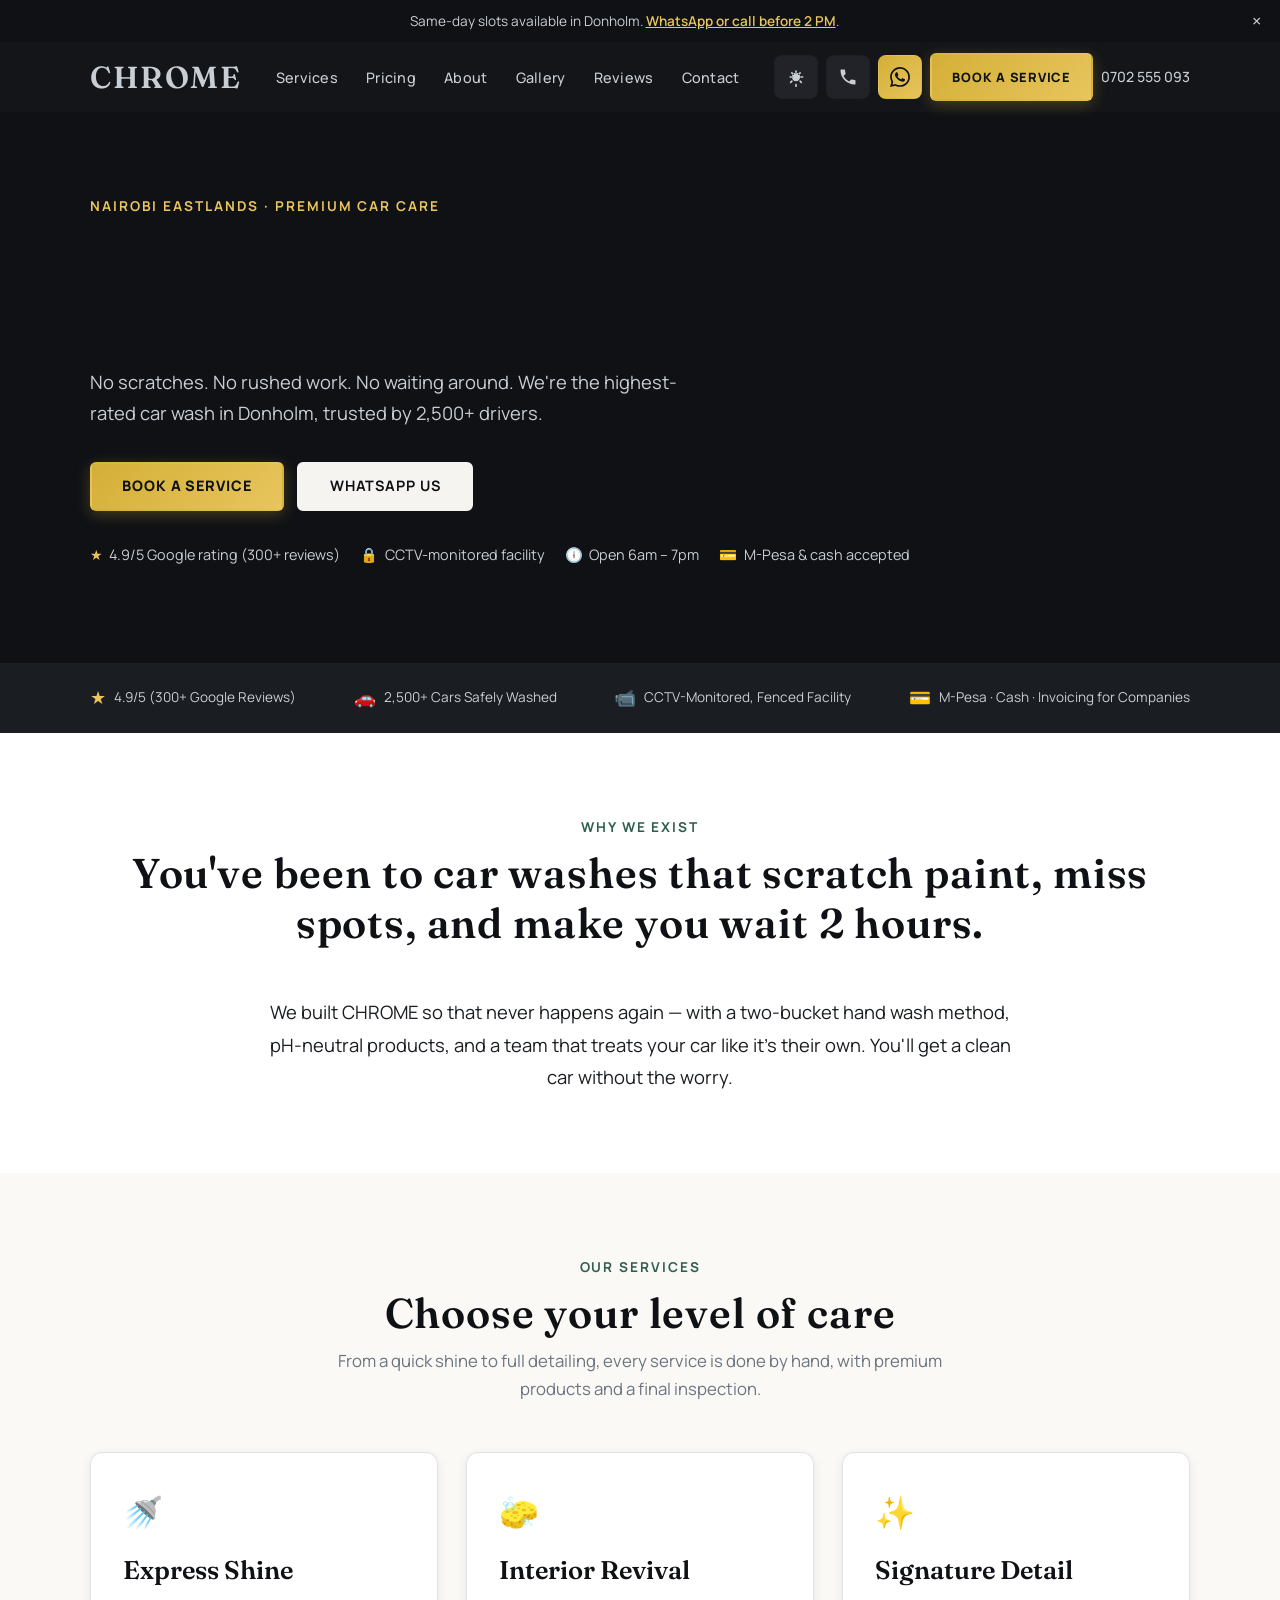
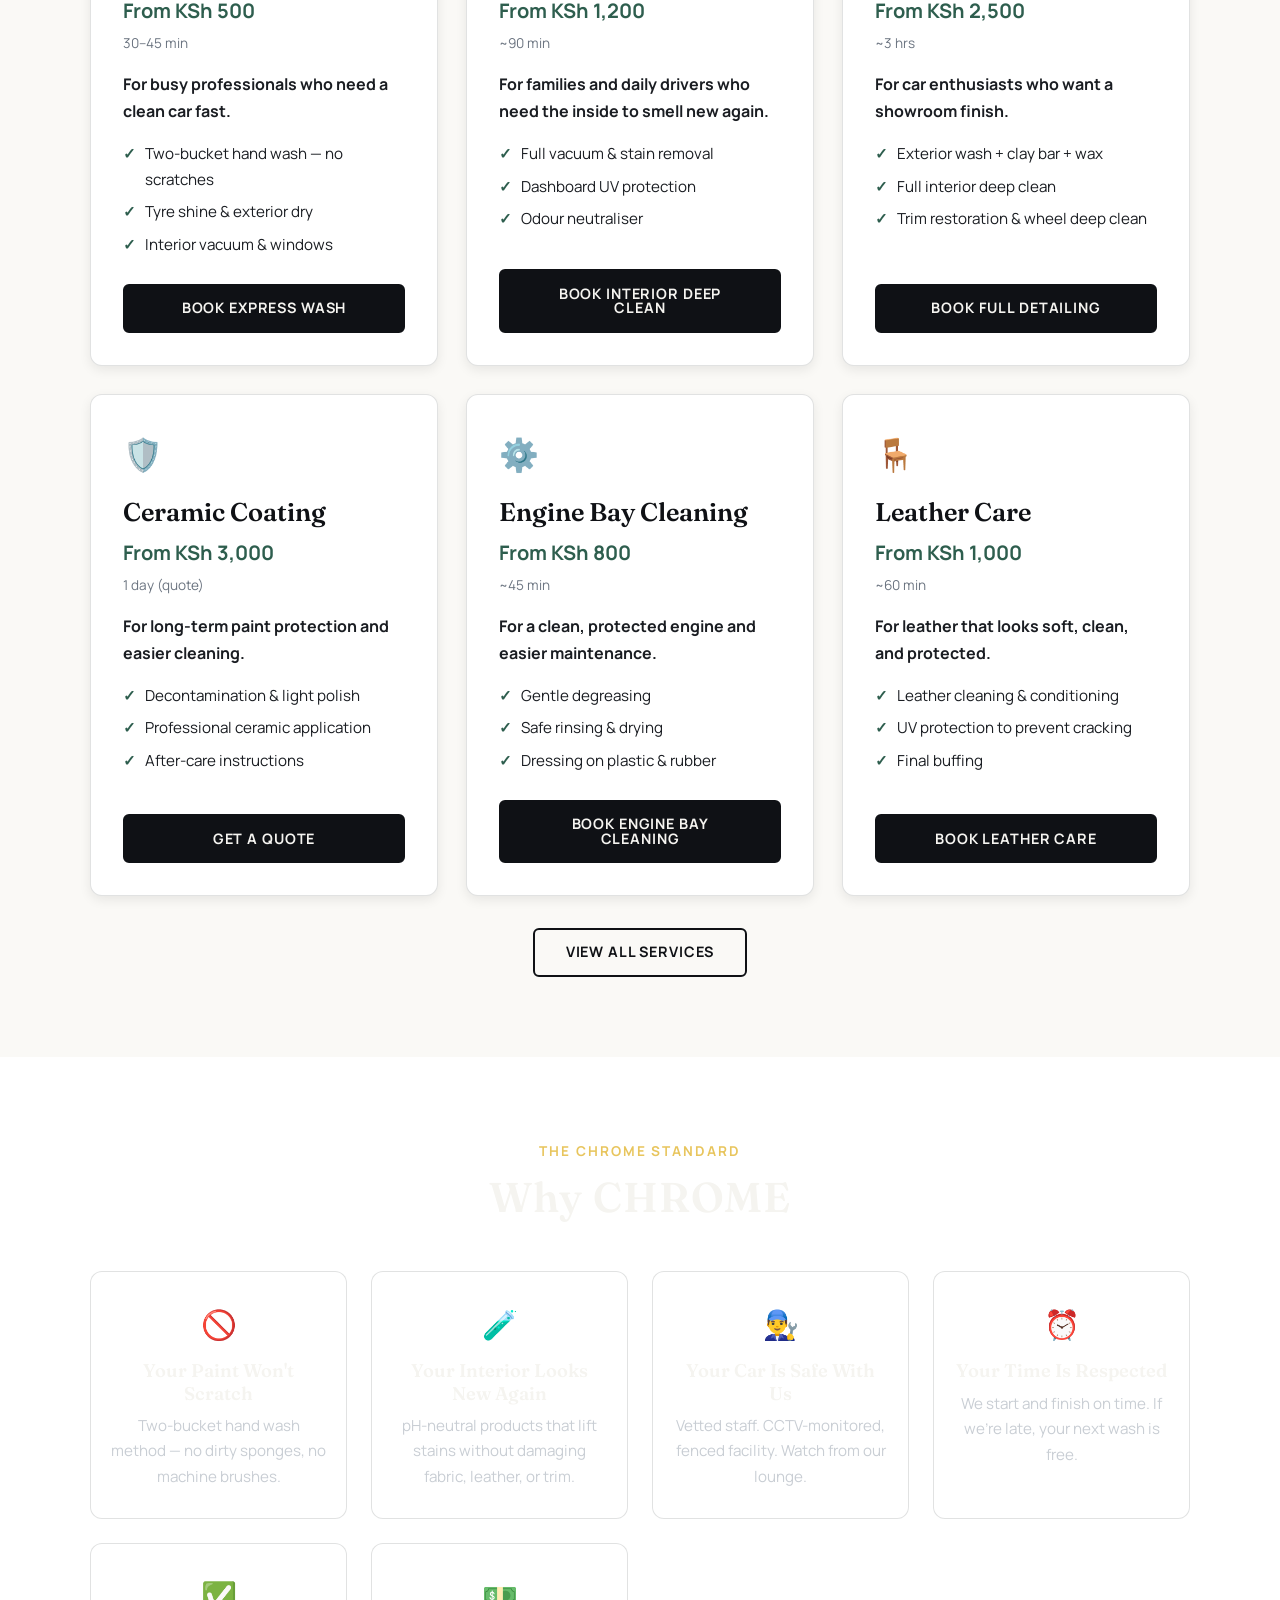
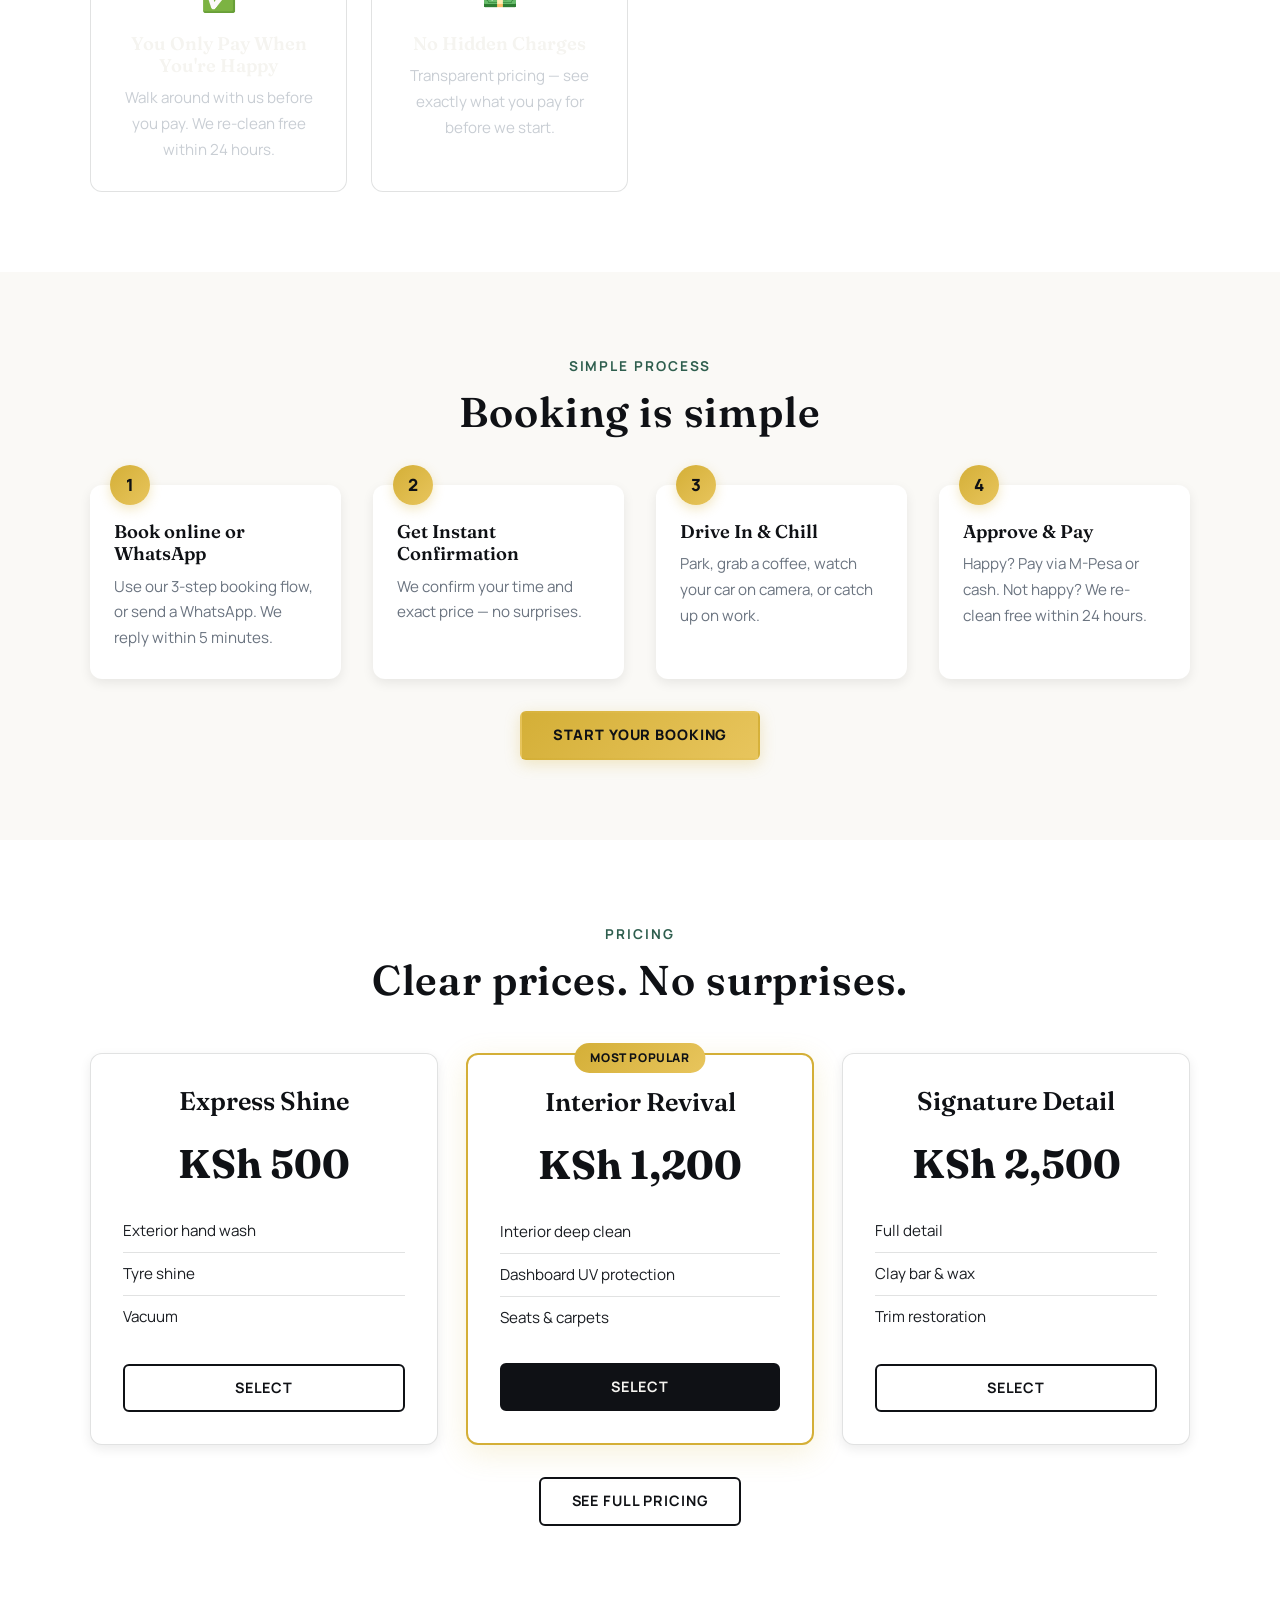
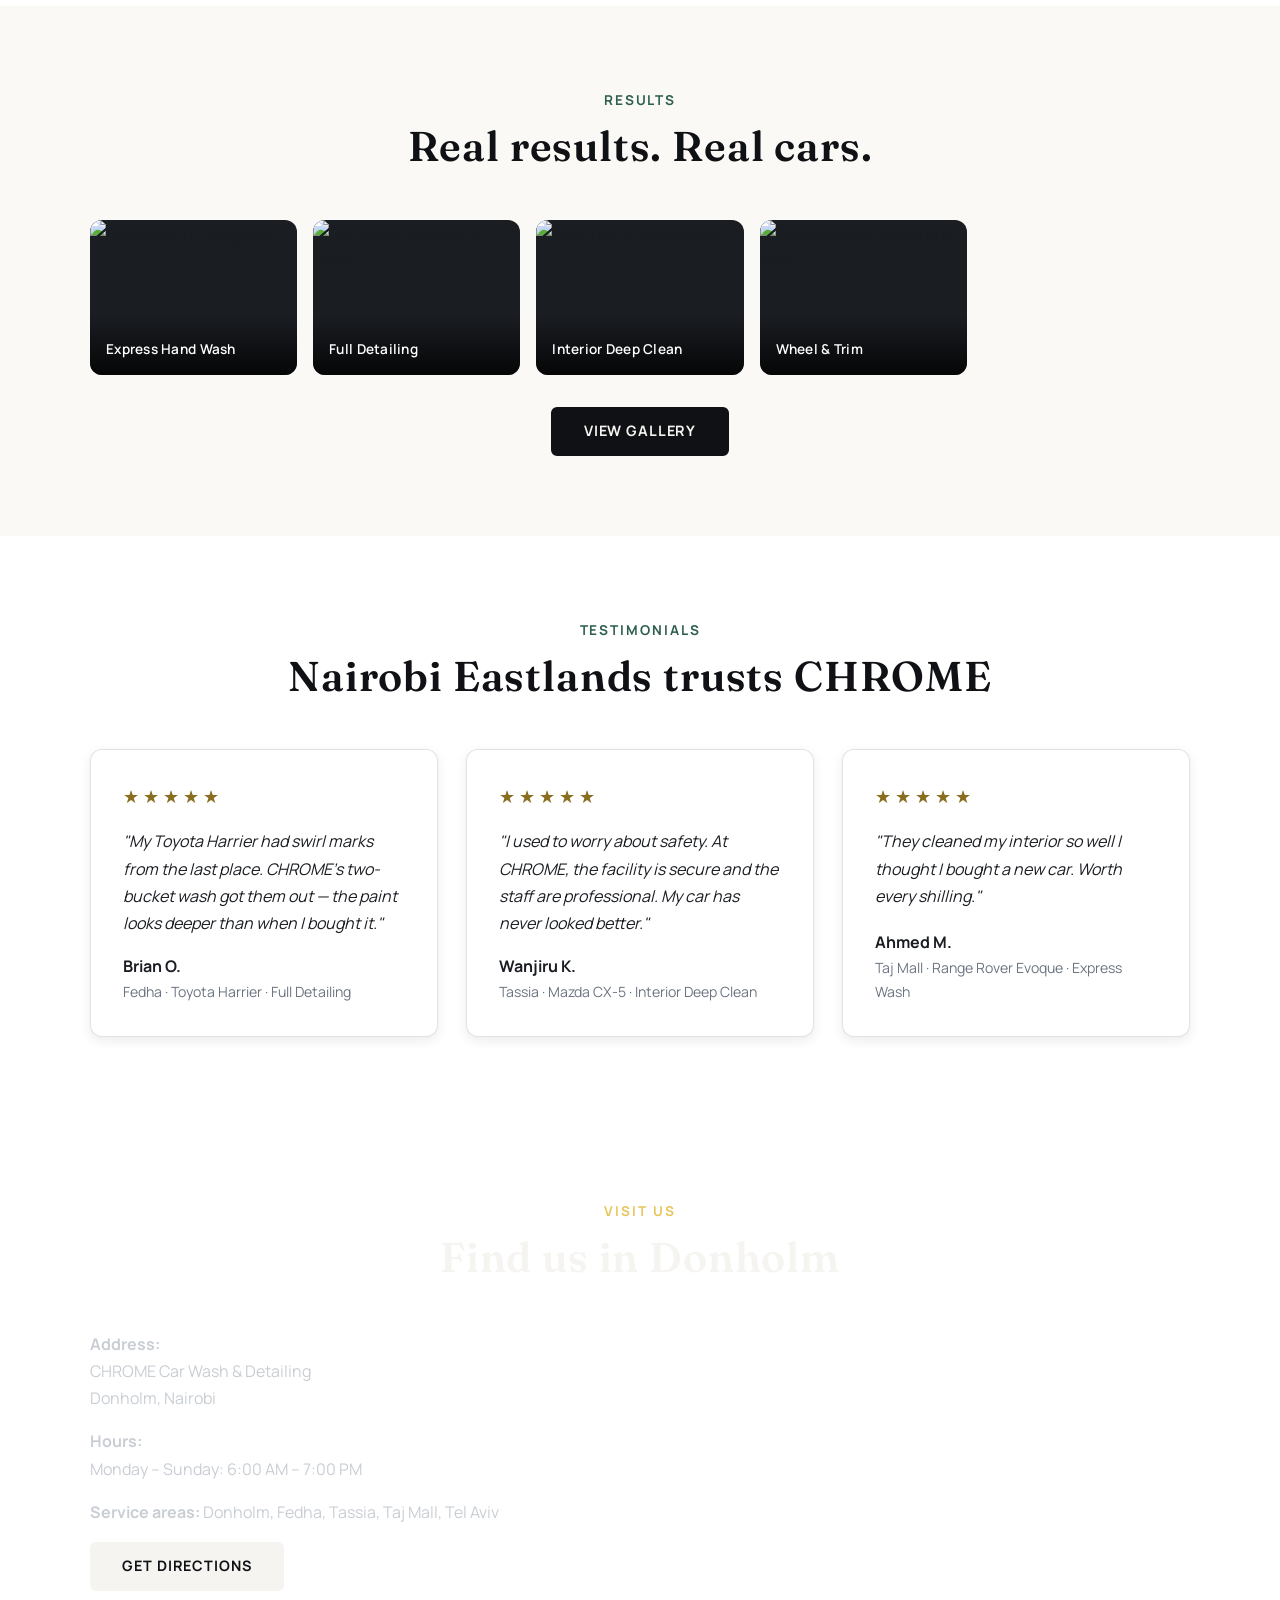
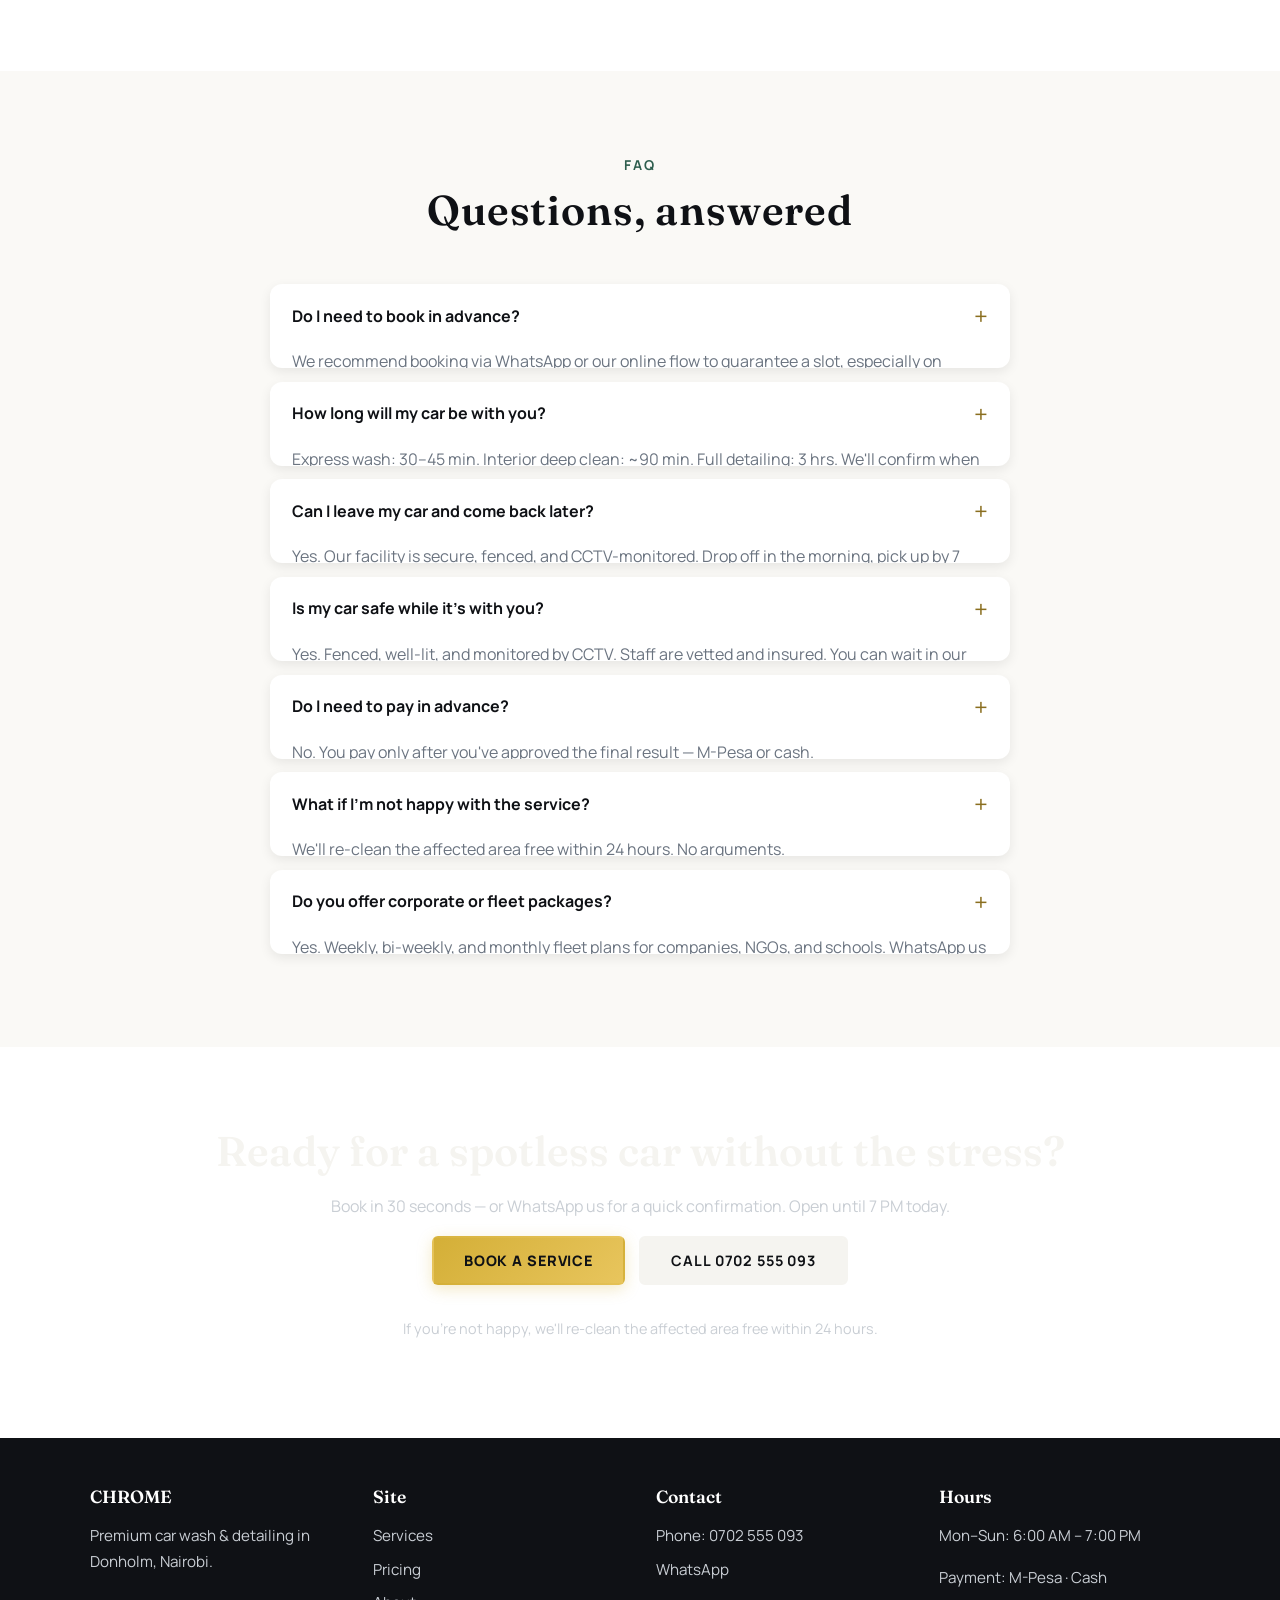
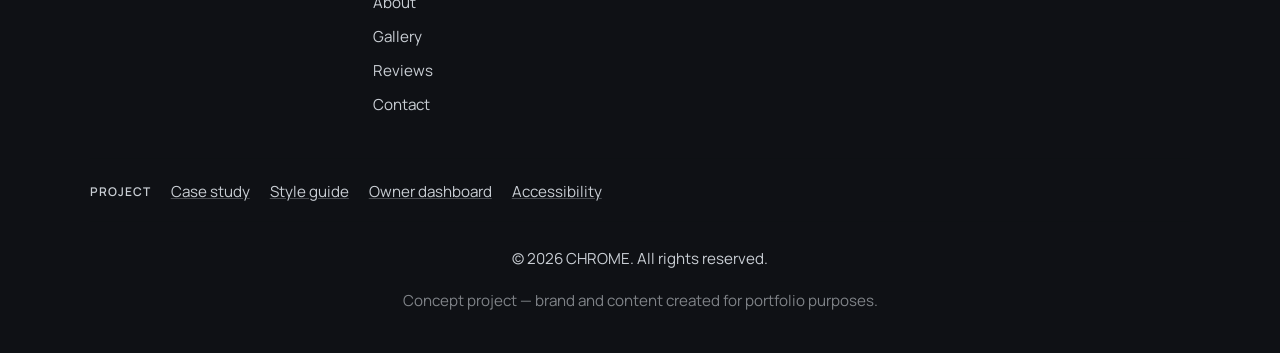
==== commit d7dd9344: "Add files via upload" ====
--- a/index.html
+++ b/index.html
@@ -1,546 +1,455 @@
 <!DOCTYPE html>
 <html lang="en">
 <head>
-    <meta charset="UTF-8">
-    <meta name="viewport" content="width=device-width, initial-scale=1.0">
-    <title>CHROME — Premium Car Wash & Detailing in Donholm, Nairobi</title>
-    <meta name="description" content="CHROME is Nairobi Eastlands' premium car wash and detailing studio in Donholm. Hand washing, interior deep clean, ceramic coating. Book via WhatsApp or call 0702 555 093.">
-    <meta name="theme-color" content="#0F1115">
-    <link rel="preconnect" href="https://fonts.googleapis.com">
-    <link rel="preconnect" href="https://fonts.gstatic.com" crossorigin>
-    <link href="https://fonts.googleapis.com/css2?family=Fraunces:opsz,wght@9..144,400;9..144,500;9..144,600&family=Manrope:wght@400;500;600;700&display=swap" rel="stylesheet">
-    <link rel="stylesheet" href="style.css">
-    <script type="application/ld+json">
-        {
-            "@context": "https://schema.org",
-            "@type": "AutoWash",
-            "name": "CHROME Car Wash & Detailing",
-            "description": "Premium car wash and detailing studio in Donholm, Nairobi.",
-            "telephone": "+254702555093",
-            "address": {
-                "@type": "PostalAddress",
-                "addressLocality": "Donholm",
-                "addressRegion": "Nairobi",
-                "addressCountry": "KE"
-            },
-            "openingHoursSpecification": [{
-                "@type": "OpeningHoursSpecification",
-                "dayOfWeek": ["Monday", "Tuesday", "Wednesday", "Thursday", "Friday", "Saturday", "Sunday"],
-                "opens": "06:00",
-                "closes": "19:00"
-            }],
-            "aggregateRating": {
-                "@type": "AggregateRating",
-                "ratingValue": "4.9",
-                "reviewCount": "300"
-            },
-            "priceRange": "KSh 500 - KSh 3,000"
-        }
-    </script>
+  <meta charset="UTF-8">
+  <meta name="viewport" content="width=device-width, initial-scale=1.0, viewport-fit=cover">
+  <title>CHROME — Premium Car Wash & Detailing in Donholm, Nairobi</title>
+  <meta name="description" content="CHROME is Nairobi Eastlands' premium car wash and detailing studio in Donholm. Hand washing, interior deep clean, ceramic coating. Book via WhatsApp or call 0702 555 093.">
+  <meta name="theme-color" content="#0F1115">
+
+  <!-- Open Graph -->
+  <meta property="og:type" content="website">
+  <meta property="og:site_name" content="CHROME Car Wash & Detailing">
+  <meta property="og:locale" content="en_KE">
+  <meta property="og:title" content="CHROME — Premium Car Wash & Detailing in Donholm">
+  <meta property="og:description" content="Nairobi Eastlands' premium car wash. Hand wash, interior deep clean, ceramic coating. Book via WhatsApp 0702 555 093.">
+  <meta property="og:image" content="https://images.unsplash.com/photo-1607860108855-64acf2078ed9?auto=format&fit=crop&w=1200&h=630&q=75">
+  <meta property="og:image:width" content="1200">
+  <meta property="og:image:height" content="630">
+  <meta property="og:url" content="https://chrome-carwash.example/index.html">
+
+  <!-- Twitter -->
+  <meta name="twitter:card" content="summary_large_image">
+  <meta name="twitter:title" content="CHROME — Premium Car Wash & Detailing in Donholm">
+  <meta name="twitter:description" content="Nairobi Eastlands' premium car wash. Book via WhatsApp 0702 555 093.">
+  <meta name="twitter:image" content="https://images.unsplash.com/photo-1607860108855-64acf2078ed9?auto=format&fit=crop&w=1200&h=630&q=75">
+
+  <!-- Canonical & PWA -->
+  <link rel="canonical" href="https://chrome-carwash.example/index.html">
+  <link rel="manifest" href="manifest.webmanifest">
+  <link rel="apple-touch-icon" href="apple-touch-icon.png">
+  <link rel="icon" href="data:image/svg+xml,%3Csvg xmlns='http://www.w3.org/2000/svg' viewBox='0 0 32 32'%3E%3Crect width='32' height='32' rx='6' fill='%230F1115'/%3E%3Ctext x='16' y='23' font-family='Georgia,serif' font-size='20' font-weight='600' text-anchor='middle' fill='%23D4AF37'%3EC%3C/text%3E%3C/svg%3E">
+
+  <!-- Preconnects -->
+  <link rel="preconnect" href="https://fonts.googleapis.com">
+  <link rel="preconnect" href="https://fonts.gstatic.com" crossorigin>
+  <link rel="preconnect" href="https://images.unsplash.com">
+  <link rel="preconnect" href="https://wa.me">
+  <link href="https://fonts.googleapis.com/css2?family=Fraunces:opsz,wght@9..144,500;9..144,600&family=Manrope:wght@400;500;600;700;800&display=swap" rel="stylesheet">
+  <link rel="preload" as="image" href="https://images.unsplash.com/photo-1607860108855-64acf2078ed9?auto=format&fit=crop&w=1200&q=75" fetchpriority="high">
+  <link rel="stylesheet" href="style.css">
+
+  <script type="application/ld+json">
+  {
+    "@context": "https://schema.org",
+    "@type": "AutoWash",
+    "name": "CHROME Car Wash & Detailing",
+    "description": "Premium car wash and detailing studio in Donholm, Nairobi.",
+    "telephone": "+254702555093",
+    "address": {
+      "@type": "PostalAddress",
+      "addressLocality": "Donholm",
+      "addressRegion": "Nairobi",
+      "addressCountry": "KE"
+    },
+    "openingHoursSpecification": [{
+      "@type": "OpeningHoursSpecification",
+      "dayOfWeek": ["Monday","Tuesday","Wednesday","Thursday","Friday","Saturday","Sunday"],
+      "opens": "06:00",
+      "closes": "19:00"
+    }],
+    "aggregateRating": { "@type": "AggregateRating", "ratingValue": "4.9", "reviewCount": "300" },
+    "priceRange": "KSh 500 - KSh 3,000"
+  }
+  </script>
 </head>
 
 <body>
-
-    <!-- ========== Announcement Bar ========== -->
-    <div class="announcement-bar">
-        <p>Same-day slots available in Donholm. <a href="https://wa.me/254702555093?text=Hello%20CHROME%2C%20I%20want%20to%20book%20a%20same-day%20slot.">WhatsApp or call before 2 PM</a>.</p>
+  <a href="#main" class="skip-link">Skip to content</a>
+
+  <div class="announcement-bar" id="announcement-bar">
+    Same-day slots available in Donholm.
+    <a href="https://wa.me/254702555093?text=Hello%20CHROME%2C%20I%20want%20to%20book%20a%20same-day%20slot.">WhatsApp or call before 2 PM</a>.
+    <button class="announcement-dismiss" type="button" aria-label="Dismiss announcement">×</button>
+  </div>
+
+  <header class="header">
+    <nav class="nav container" aria-label="Main navigation">
+      <a href="index.html" class="logo" aria-label="CHROME — Home">CHROME</a>
+
+      <ul class="nav-menu" id="nav-menu">
+        <li><a href="services.html">Services</a></li>
+        <li><a href="pricing.html">Pricing</a></li>
+        <li><a href="about.html">About</a></li>
+        <li><a href="gallery.html">Gallery</a></li>
+        <li><a href="reviews.html">Reviews</a></li>
+        <li><a href="contact.html">Contact</a></li>
+        <li class="nav-menu-cta"><a href="book.html" class="btn btn-whatsapp">Book a service</a></li>
+        <li class="nav-menu-cta"><a href="tel:+254702555093" class="phone-link">Call 0702 555 093</a></li>
+      </ul>
+
+      <div class="nav-actions">
+        <button class="nav-icon-btn theme-toggle" type="button" aria-label="Toggle theme" aria-pressed="false">
+          <svg class="icon-moon" viewBox="0 0 24 24" aria-hidden="true"><path d="M21.64 13a1 1 0 0 0-1.05-.14 8 8 0 0 1-3.37.73 8.15 8.15 0 0 1-8.14-8.1 8.59 8.59 0 0 1 .25-2A1 1 0 0 0 8 2.36 10.14 10.14 0 1 0 22 14.05a1 1 0 0 0-.36-1.05z"/></svg>
+          <svg class="icon-sun" viewBox="0 0 24 24" aria-hidden="true"><path d="M12 17a5 5 0 1 0 0-10 5 5 0 0 0 0 10zm0-13a1 1 0 0 1 1 1v2a1 1 0 0 1-2 0V5a1 1 0 0 1 1-1zm0 16a1 1 0 0 1 1 1v2a1 1 0 0 1-2 0v-2a1 1 0 0 1 1-1zM4 12a1 1 0 0 1 1-1h2a1 1 0 0 1 0 2H5a1 1 0 0 1-1-1zm13 0a1 1 0 0 1 1-1h2a1 1 0 0 1 0 2h-2a1 1 0 0 1-1-1zM6.34 6.34a1 1 0 0 1 1.41 0l1.42 1.42a1 1 0 1 1-1.41 1.41L6.34 7.76a1 1 0 0 1 0-1.42zm9.9 9.9a1 1 0 0 1 1.41 0l1.42 1.41a1 1 0 1 1-1.42 1.42l-1.41-1.42a1 1 0 0 1 0-1.41zm1.41-9.9a1 1 0 0 1 0 1.41l-1.41 1.42a1 1 0 1 1-1.42-1.42l1.42-1.41a1 1 0 0 1 1.41 0zm-9.9 9.9a1 1 0 0 1 0 1.41l-1.41 1.42a1 1 0 1 1-1.42-1.42l1.42-1.41a1 1 0 0 1 1.41 0z"/></svg>
+        </button>
+        <a href="tel:+254702555093" class="nav-icon-btn" aria-label="Call 0702 555 093">
+          <svg viewBox="0 0 24 24" aria-hidden="true"><path d="M20 15.5c-1.25 0-2.45-.2-3.57-.57a1 1 0 0 0-1.02.24l-2.2 2.2a15.05 15.05 0 0 1-6.59-6.58l2.2-2.21a1 1 0 0 0 .25-1.02A11.36 11.36 0 0 1 8.5 4a1 1 0 0 0-1-1H4a1 1 0 0 0-1 1 17 17 0 0 0 17 17 1 1 0 0 0 1-1v-3.5a1 1 0 0 0-1-1z"/></svg>
+        </a>
+        <a href="https://wa.me/254702555093" class="nav-icon-btn nav-icon-btn-wa" aria-label="WhatsApp us">
+          <svg viewBox="0 0 24 24" aria-hidden="true"><path d="M17.47 14.38c-.3-.15-1.76-.87-2.03-.97-.27-.1-.47-.15-.67.15-.2.3-.77.97-1 1.16-.2.2-.34.22-.63.08-.3-.15-1.26-.46-2.4-1.48-.88-.79-1.48-1.76-1.65-2.06-.17-.3-.02-.46.13-.6.13-.14.3-.35.45-.52.15-.17.2-.3.3-.5.1-.2.05-.37-.03-.52-.07-.15-.67-1.6-.92-2.2-.24-.58-.49-.5-.67-.51h-.57c-.2 0-.52.07-.79.37-.27.3-1.04 1.02-1.04 2.48 0 1.46 1.07 2.87 1.21 3.07.15.2 2.1 3.2 5.08 4.49.71.3 1.26.49 1.69.62.71.23 1.36.2 1.87.12.57-.08 1.76-.72 2-1.41.25-.7.25-1.29.17-1.41-.07-.13-.27-.2-.57-.35M12.05 22a9.9 9.9 0 0 1-5.03-1.38l-.36-.21-3.74.98 1-3.65-.24-.37A9.86 9.86 0 0 1 2.17 12.1C2.17 6.65 6.6 2.22 12.05 2.22c2.64 0 5.12 1.03 6.99 2.9a9.82 9.82 0 0 1 2.89 6.99c0 5.45-4.44 9.89-9.88 9.89m8.41-18.3A11.8 11.8 0 0 0 12.05 0C5.5 0 .16 5.34.16 11.9c0 2.1.55 4.14 1.59 5.95L.06 24l6.3-1.65a11.9 11.9 0 0 0 5.69 1.45c6.55 0 11.89-5.34 11.89-11.9 0-3.18-1.24-6.16-3.48-8.4z"/></svg>
+        </a>
+        <a href="book.html" class="btn btn-whatsapp nav-cta-desktop">Book a service</a>
+        <a href="tel:+254702555093" class="nav-phone-desktop">0702 555 093</a>
+        <button class="hamburger" type="button" aria-label="Toggle menu" aria-expanded="false" aria-controls="nav-menu">
+          <span></span><span></span><span></span>
+        </button>
+      </div>
+    </nav>
+  </header>
+
+  <main id="main">
+
+    <section class="hero">
+      <img class="hero-bg" alt=""
+        src="https://images.unsplash.com/photo-1607860108855-64acf2078ed9?auto=format&fit=crop&w=1200&q=75"
+        srcset="https://images.unsplash.com/photo-1607860108855-64acf2078ed9?auto=format&fit=crop&w=640&q=70 640w,
+                https://images.unsplash.com/photo-1607860108855-64acf2078ed9?auto=format&fit=crop&w=1200&q=75 1200w,
+                https://images.unsplash.com/photo-1607860108855-64acf2078ed9?auto=format&fit=crop&w=1800&q=75 1800w"
+        sizes="100vw" width="1800" height="1200" fetchpriority="high" decoding="async">
+      <div class="hero-overlay"></div>
+      <div class="container">
+        <span class="eyebrow">NAIROBI EASTLANDS · PREMIUM CAR CARE</span>
+        <h1 class="hero-reveal">Your car, spotless in 45 minutes — without the stress.</h1>
+        <p>No scratches. No rushed work. No waiting around. We're the highest-rated car wash in Donholm, trusted by 2,500+ drivers.</p>
+
+        <div class="hero-cta">
+          <a href="book.html" class="btn btn-whatsapp">Book a service</a>
+          <a href="https://wa.me/254702555093?text=Hello%20CHROME%2C%20I%27d%20like%20to%20book%20a%20service." class="btn btn-outline btn-light">WhatsApp Us</a>
+        </div>
+
+        <ul class="hero-trust">
+          <li><i aria-hidden="true">★</i> 4.9/5 Google rating (300+ reviews)</li>
+          <li><i aria-hidden="true">🔒</i> CCTV-monitored facility</li>
+          <li><i aria-hidden="true">🕕</i> Open 6am – 7pm</li>
+          <li><i aria-hidden="true">💳</i> M-Pesa &amp; cash accepted</li>
+        </ul>
+      </div>
+    </section>
+
+    <section class="social-proof" aria-label="Trust signals">
+      <div class="container">
+        <div class="social-proof-item"><span class="icon" aria-hidden="true">★</span> 4.9/5 (300+ Google Reviews)</div>
+        <div class="social-proof-item"><span class="icon" aria-hidden="true">🚗</span> 2,500+ Cars Safely Washed</div>
+        <div class="social-proof-item"><span class="icon" aria-hidden="true">📹</span> CCTV-Monitored, Fenced Facility</div>
+        <div class="social-proof-item"><span class="icon" aria-hidden="true">💳</span> M-Pesa · Cash · Invoicing for Companies</div>
+      </div>
+    </section>
+
+    <section class="section problem" aria-labelledby="problem-heading">
+      <div class="container">
+        <div class="section-title">
+          <span class="eyebrow">WHY WE EXIST</span>
+          <h2 id="problem-heading">You've been to car washes that scratch paint, miss spots, and make you wait 2 hours.</h2>
+        </div>
+        <p class="lead text-center" style="max-width:760px;margin:0 auto;">We built CHROME so that never happens again — with a two-bucket hand wash method, pH-neutral products, and a team that treats your car like it's their own. You'll get a clean car without the worry.</p>
+      </div>
+    </section>
+
+    <section class="section section-light" aria-labelledby="services-heading">
+      <div class="container">
+        <div class="section-title">
+          <span class="eyebrow">OUR SERVICES</span>
+          <h2 id="services-heading">Choose your level of care</h2>
+          <p>From a quick shine to full detailing, every service is done by hand, with premium products and a final inspection.</p>
+        </div>
+
+        <div class="services-grid stagger-children">
+          <article class="service-card">
+            <div class="icon" aria-hidden="true">🚿</div>
+            <h3>Express Shine</h3>
+            <div class="price">From KSh 500</div>
+            <div class="time">30–45 min</div>
+            <p><strong>For busy professionals who need a clean car fast.</strong></p>
+            <ul>
+              <li>Two-bucket hand wash — no scratches</li>
+              <li>Tyre shine &amp; exterior dry</li>
+              <li>Interior vacuum &amp; windows</li>
+            </ul>
+            <a href="book.html" class="btn btn-primary">Book Express Wash</a>
+          </article>
+
+          <article class="service-card">
+            <div class="icon" aria-hidden="true">🧽</div>
+            <h3>Interior Revival</h3>
+            <div class="price">From KSh 1,200</div>
+            <div class="time">~90 min</div>
+            <p><strong>For families and daily drivers who need the inside to smell new again.</strong></p>
+            <ul>
+              <li>Full vacuum &amp; stain removal</li>
+              <li>Dashboard UV protection</li>
+              <li>Odour neutraliser</li>
+            </ul>
+            <a href="book.html" class="btn btn-primary">Book Interior Deep Clean</a>
+          </article>
+
+          <article class="service-card">
+            <div class="icon" aria-hidden="true">✨</div>
+            <h3>Signature Detail</h3>
+            <div class="price">From KSh 2,500</div>
+            <div class="time">~3 hrs</div>
+            <p><strong>For car enthusiasts who want a showroom finish.</strong></p>
+            <ul>
+              <li>Exterior wash + clay bar + wax</li>
+              <li>Full interior deep clean</li>
+              <li>Trim restoration &amp; wheel deep clean</li>
+            </ul>
+            <a href="book.html" class="btn btn-primary">Book Full Detailing</a>
+          </article>
+
+          <article class="service-card">
+            <div class="icon" aria-hidden="true">🛡️</div>
+            <h3>Ceramic Coating</h3>
+            <div class="price">From KSh 3,000</div>
+            <div class="time">1 day (quote)</div>
+            <p><strong>For long-term paint protection and easier cleaning.</strong></p>
+            <ul>
+              <li>Decontamination &amp; light polish</li>
+              <li>Professional ceramic application</li>
+              <li>After-care instructions</li>
+            </ul>
+            <a href="book.html" class="btn btn-primary">Get a Quote</a>
+          </article>
+
+          <article class="service-card">
+            <div class="icon" aria-hidden="true">⚙️</div>
+            <h3>Engine Bay Cleaning</h3>
+            <div class="price">From KSh 800</div>
+            <div class="time">~45 min</div>
+            <p><strong>For a clean, protected engine and easier maintenance.</strong></p>
+            <ul>
+              <li>Gentle degreasing</li>
+              <li>Safe rinsing &amp; drying</li>
+              <li>Dressing on plastic &amp; rubber</li>
+            </ul>
+            <a href="book.html" class="btn btn-primary">Book Engine Bay Cleaning</a>
+          </article>
+
+          <article class="service-card">
+            <div class="icon" aria-hidden="true">🪑</div>
+            <h3>Leather Care</h3>
+            <div class="price">From KSh 1,000</div>
+            <div class="time">~60 min</div>
+            <p><strong>For leather that looks soft, clean, and protected.</strong></p>
+            <ul>
+              <li>Leather cleaning &amp; conditioning</li>
+              <li>UV protection to prevent cracking</li>
+              <li>Final buffing</li>
+            </ul>
+            <a href="book.html" class="btn btn-primary">Book Leather Care</a>
+          </article>
+        </div>
+
+        <div class="text-center mt-2">
+          <a href="services.html" class="btn btn-outline">View All Services</a>
+        </div>
+      </div>
+    </section>
+
+    <section class="section section-dark" aria-labelledby="why-heading">
+      <div class="container">
+        <div class="section-title">
+          <span class="eyebrow">THE CHROME STANDARD</span>
+          <h2 id="why-heading">Why CHROME</h2>
+        </div>
+        <div class="features-grid">
+          <div class="feature-item"><div class="icon" aria-hidden="true">🚫</div><h3>Your Paint Won't Scratch</h3><p>Two-bucket hand wash method — no dirty sponges, no machine brushes.</p></div>
+          <div class="feature-item"><div class="icon" aria-hidden="true">🧪</div><h3>Your Interior Looks New Again</h3><p>pH-neutral products that lift stains without damaging fabric, leather, or trim.</p></div>
+          <div class="feature-item"><div class="icon" aria-hidden="true">👨‍🔧</div><h3>Your Car Is Safe With Us</h3><p>Vetted staff. CCTV-monitored, fenced facility. Watch from our lounge.</p></div>
+          <div class="feature-item"><div class="icon" aria-hidden="true">⏰</div><h3>Your Time Is Respected</h3><p>We start and finish on time. If we're late, your next wash is free.</p></div>
+          <div class="feature-item"><div class="icon" aria-hidden="true">✅</div><h3>You Only Pay When You're Happy</h3><p>Walk around with us before you pay. We re-clean free within 24 hours.</p></div>
+          <div class="feature-item"><div class="icon" aria-hidden="true">💵</div><h3>No Hidden Charges</h3><p>Transparent pricing — see exactly what you pay for before we start.</p></div>
+        </div>
+      </div>
+    </section>
+
+    <section class="section section-light" aria-labelledby="how-heading">
+      <div class="container">
+        <div class="section-title">
+          <span class="eyebrow">SIMPLE PROCESS</span>
+          <h2 id="how-heading">Booking is simple</h2>
+        </div>
+        <div class="steps stagger-children">
+          <div class="step"><h3>Book online or WhatsApp</h3><p>Use our 3-step booking flow, or send a WhatsApp. We reply within 5 minutes.</p></div>
+          <div class="step"><h3>Get Instant Confirmation</h3><p>We confirm your time and exact price — no surprises.</p></div>
+          <div class="step"><h3>Drive In &amp; Chill</h3><p>Park, grab a coffee, watch your car on camera, or catch up on work.</p></div>
+          <div class="step"><h3>Approve &amp; Pay</h3><p>Happy? Pay via M-Pesa or cash. Not happy? We re-clean free within 24 hours.</p></div>
+        </div>
+        <div class="text-center mt-2">
+          <a href="book.html" class="btn btn-whatsapp">Start Your Booking</a>
+        </div>
+      </div>
+    </section>
+
+    <section class="section" aria-labelledby="pricing-heading">
+      <div class="container">
+        <div class="section-title">
+          <span class="eyebrow">PRICING</span>
+          <h2 id="pricing-heading">Clear prices. No surprises.</h2>
+        </div>
+        <div class="pricing-grid">
+          <div class="pricing-card"><h3>Express Shine</h3><div class="price">KSh 500</div><ul><li>Exterior hand wash</li><li>Tyre shine</li><li>Vacuum</li></ul><a href="book.html" class="btn btn-outline">Select</a></div>
+          <div class="pricing-card highlight"><div class="badge">Most Popular</div><h3>Interior Revival</h3><div class="price">KSh 1,200</div><ul><li>Interior deep clean</li><li>Dashboard UV protection</li><li>Seats &amp; carpets</li></ul><a href="book.html" class="btn btn-primary">Select</a></div>
+          <div class="pricing-card"><h3>Signature Detail</h3><div class="price">KSh 2,500</div><ul><li>Full detail</li><li>Clay bar &amp; wax</li><li>Trim restoration</li></ul><a href="book.html" class="btn btn-outline">Select</a></div>
+        </div>
+        <div class="text-center mt-2">
+          <a href="pricing.html" class="btn btn-outline">See Full Pricing</a>
+        </div>
+      </div>
+    </section>
+
+    <section class="section section-light" aria-labelledby="gallery-heading">
+      <div class="container">
+        <div class="section-title">
+          <span class="eyebrow">RESULTS</span>
+          <h2 id="gallery-heading">Real results. Real cars.</h2>
+        </div>
+        <div class="gallery-grid">
+          <div class="gallery-item">
+            <img src="https://images.unsplash.com/photo-1607860108855-64acf2078ed9?auto=format&fit=crop&w=800&q=75"
+              srcset="https://images.unsplash.com/photo-1607860108855-64acf2078ed9?auto=format&fit=crop&w=400&q=70 400w,
+                      https://images.unsplash.com/photo-1607860108855-64acf2078ed9?auto=format&fit=crop&w=800&q=75 800w"
+              sizes="(max-width: 768px) 50vw, 25vw"
+              alt="Hand wash in progress" width="800" height="600" loading="lazy" decoding="async">
+            <div class="caption">Express Hand Wash</div>
+          </div>
+          <div class="gallery-item">
+            <img src="https://images.unsplash.com/photo-1605164599901-ffc2b6a65f25?auto=format&fit=crop&w=800&q=75"
+              srcset="https://images.unsplash.com/photo-1605164599901-ffc2b6a65f25?auto=format&fit=crop&w=400&q=70 400w,
+                      https://images.unsplash.com/photo-1605164599901-ffc2b6a65f25?auto=format&fit=crop&w=800&q=75 800w"
+              sizes="(max-width: 768px) 50vw, 25vw"
+              alt="Car being polished by hand" width="800" height="600" loading="lazy" decoding="async">
+            <div class="caption">Full Detailing</div>
+          </div>
+          <div class="gallery-item">
+            <img src="https://images.unsplash.com/photo-1601739241761-d2a3941f5a0b?auto=format&fit=crop&w=800&q=75"
+              srcset="https://images.unsplash.com/photo-1601739241761-d2a3941f5a0b?auto=format&fit=crop&w=400&q=70 400w,
+                      https://images.unsplash.com/photo-1601739241761-d2a3941f5a0b?auto=format&fit=crop&w=800&q=75 800w"
+              sizes="(max-width: 768px) 50vw, 25vw"
+              alt="Clean car interior detail" width="800" height="600" loading="lazy" decoding="async">
+            <div class="caption">Interior Deep Clean</div>
+          </div>
+          <div class="gallery-item">
+            <img src="https://images.unsplash.com/photo-1605559424843-9e4c228bf1c2?auto=format&fit=crop&w=800&q=75"
+              srcset="https://images.unsplash.com/photo-1605559424843-9e4c228bf1c2?auto=format&fit=crop&w=400&q=70 400w,
+                      https://images.unsplash.com/photo-1605559424843-9e4c228bf1c2?auto=format&fit=crop&w=800&q=75 800w"
+              sizes="(max-width: 768px) 50vw, 25vw"
+              alt="Polished alloy wheel and tyre" width="800" height="600" loading="lazy" decoding="async">
+            <div class="caption">Wheel &amp; Trim</div>
+          </div>
+        </div>
+        <div class="text-center mt-2">
+          <a href="gallery.html" class="btn btn-primary">View Gallery</a>
+        </div>
+      </div>
+    </section>
+
+    <section class="section" aria-labelledby="testimonials-heading">
+      <div class="container">
+        <div class="section-title">
+          <span class="eyebrow">TESTIMONIALS</span>
+          <h2 id="testimonials-heading">Nairobi Eastlands trusts CHROME</h2>
+        </div>
+        <div class="testimonial-grid">
+          <div class="testimonial-card"><div class="stars" aria-label="5 out of 5 stars">★★★★★</div><p class="quote">"My Toyota Harrier had swirl marks from the last place. CHROME's two-bucket wash got them out — the paint looks deeper than when I bought it."</p><div class="author">Brian O.</div><div class="location">Fedha · Toyota Harrier · Full Detailing</div></div>
+          <div class="testimonial-card"><div class="stars" aria-label="5 out of 5 stars">★★★★★</div><p class="quote">"I used to worry about safety. At CHROME, the facility is secure and the staff are professional. My car has never looked better."</p><div class="author">Wanjiru K.</div><div class="location">Tassia · Mazda CX-5 · Interior Deep Clean</div></div>
+          <div class="testimonial-card"><div class="stars" aria-label="5 out of 5 stars">★★★★★</div><p class="quote">"They cleaned my interior so well I thought I bought a new car. Worth every shilling."</p><div class="author">Ahmed M.</div><div class="location">Taj Mall · Range Rover Evoque · Express Wash</div></div>
+        </div>
+      </div>
+    </section>
+
+    <section class="section section-dark" aria-labelledby="location-heading">
+      <div class="container">
+        <div class="section-title">
+          <span class="eyebrow">VISIT US</span>
+          <h2 id="location-heading">Find us in Donholm</h2>
+        </div>
+        <div class="contact-grid">
+          <div>
+            <p><strong>Address:</strong><br>CHROME Car Wash &amp; Detailing<br>Donholm, Nairobi</p>
+            <p><strong>Hours:</strong><br>Monday – Sunday: 6:00 AM – 7:00 PM</p>
+            <p><strong>Service areas:</strong> Donholm, Fedha, Tassia, Taj Mall, Tel Aviv</p>
+            <a href="https://maps.google.com/?q=Donholm,Nairobi" target="_blank" rel="noopener" class="btn btn-outline btn-light">Get Directions</a>
+          </div>
+          <div>
+            <iframe src="https://www.google.com/maps?q=Donholm,Nairobi&output=embed" width="100%" height="250" style="border:0;border-radius:8px;" loading="lazy" title="CHROME location map"></iframe>
+          </div>
+        </div>
+      </div>
+    </section>
+
+    <section class="section section-light" aria-labelledby="faq-heading">
+      <div class="container">
+        <div class="section-title">
+          <span class="eyebrow">FAQ</span>
+          <h2 id="faq-heading">Questions, answered</h2>
+        </div>
+        <div class="faq-list">
+          <div class="faq-item"><button class="faq-question" type="button">Do I need to book in advance?</button><div class="faq-answer"><p>We recommend booking via WhatsApp or our online flow to guarantee a slot, especially on weekends. Walk-ins are welcome if we have space.</p></div></div>
+          <div class="faq-item"><button class="faq-question" type="button">How long will my car be with you?</button><div class="faq-answer"><p>Express wash: 30–45 min. Interior deep clean: ~90 min. Full detailing: 3 hrs. We'll confirm when you book.</p></div></div>
+          <div class="faq-item"><button class="faq-question" type="button">Can I leave my car and come back later?</button><div class="faq-answer"><p>Yes. Our facility is secure, fenced, and CCTV-monitored. Drop off in the morning, pick up by 7 PM.</p></div></div>
+          <div class="faq-item"><button class="faq-question" type="button">Is my car safe while it's with you?</button><div class="faq-answer"><p>Yes. Fenced, well-lit, and monitored by CCTV. Staff are vetted and insured. You can wait in our lounge.</p></div></div>
+          <div class="faq-item"><button class="faq-question" type="button">Do I need to pay in advance?</button><div class="faq-answer"><p>No. You pay only after you've approved the final result — M-Pesa or cash.</p></div></div>
+          <div class="faq-item"><button class="faq-question" type="button">What if I'm not happy with the service?</button><div class="faq-answer"><p>We'll re-clean the affected area free within 24 hours. No arguments.</p></div></div>
+          <div class="faq-item"><button class="faq-question" type="button">Do you offer corporate or fleet packages?</button><div class="faq-answer"><p>Yes. Weekly, bi-weekly, and monthly fleet plans for companies, NGOs, and schools. WhatsApp us for a quote.</p></div></div>
+        </div>
+      </div>
+    </section>
+
+    <section class="section section-dark" aria-labelledby="final-cta-heading">
+      <div class="container text-center">
+        <h2 id="final-cta-heading">Ready for a spotless car without the stress?</h2>
+        <p>Book in 30 seconds — or WhatsApp us for a quick confirmation. Open until 7 PM today.</p>
+        <div class="hero-cta" style="justify-content:center;">
+          <a href="book.html" class="btn btn-whatsapp">Book a service</a>
+          <a href="tel:+254702555093" class="btn btn-outline btn-light">Call 0702 555 093</a>
+        </div>
+        <p style="margin-top:1rem;font-size:0.9rem;">If you're not happy, we'll re-clean the affected area free within 24 hours.</p>
+      </div>
+    </section>
+
+  </main>
+
+  <footer class="footer">
+    <div class="container">
+      <div class="footer-grid">
+        <div><h4>CHROME</h4><p>Premium car wash &amp; detailing in Donholm, Nairobi.</p></div>
+        <div><h4>Site</h4><a href="services.html">Services</a><a href="pricing.html">Pricing</a><a href="about.html">About</a><a href="gallery.html">Gallery</a><a href="reviews.html">Reviews</a><a href="contact.html">Contact</a></div>
+        <div><h4>Contact</h4><a href="tel:+254702555093">Phone: 0702 555 093</a><a href="https://wa.me/254702555093">WhatsApp</a></div>
+        <div><h4>Hours</h4><p>Mon–Sun: 6:00 AM – 7:00 PM</p><p>Payment: M-Pesa · Cash</p></div>
+      </div>
+      <div class="footer-meta">
+        <span class="footer-meta-label">Project</span>
+        <a href="case-study.html">Case study</a>
+        <a href="styleguide.html">Style guide</a>
+        <a href="dashboard.html">Owner dashboard</a>
+        <a href="accessibility.html">Accessibility</a>
+      </div>
+      <div class="footer-bottom">
+        <p>© <span id="current-year"></span> CHROME. All rights reserved.</p>
+        <p class="footer-note">Concept project — brand and content created for portfolio purposes.</p>
+      </div>
     </div>
-
-    <!-- ========== Header & Navigation ========== -->
-    <header class="header">
-        <nav class="nav container" aria-label="Main navigation">
-            <a href="index.html" class="logo" aria-label="CHROME — Home">CHROME</a>
-
-            <ul class="nav-menu">
-                <li><a href="services.html">Services</a></li>
-                <li><a href="pricing.html">Pricing</a></li>
-                <li><a href="about.html">About</a></li>
-                <li><a href="gallery.html">Gallery</a></li>
-                <li><a href="reviews.html">Reviews</a></li>
-                <li><a href="contact.html">Contact</a></li>
-            </ul>
-
-            <div class="nav-cta">
-                <a href="https://wa.me/254702555093" class="btn btn-whatsapp" aria-label="Chat on WhatsApp">WhatsApp Us</a>
-                <a href="tel:0702555093" class="phone-link">Call 0702 555 093</a>
-            </div>
-
-            <button class="hamburger" aria-label="Toggle menu" aria-expanded="false">
-                <span></span><span></span><span></span>
-            </button>
-        </nav>
-    </header>
-
-    <main>
-
-        <!-- ========== Hero Section ========== -->
-        <section class="hero" style="background-image: url('https://images.unsplash.com/photo-1607860108855-64acf2078ed9?auto=format&fit=crop&w=1600&q=80'); background-size: cover; background-position: center;">
-            <div class="container">
-                <span class="eyebrow">NAIROBI EASTLANDS · PREMIUM CAR CARE</span>
-                <h1>Your car, spotless in 45 minutes<br>— without the stress.</h1>
-                <p>No scratches. No rushed work. No waiting around. We're the highest-rated car wash in Donholm, trusted by 2,500+ drivers.</p>
-
-                <div class="hero-cta">
-                    <a href="https://wa.me/254702555093?text=Hello%20CHROME%2C%20I%27d%20like%20to%20book%20a%20service." class="btn btn-primary">Book Your Wash — WhatsApp Us</a>
-                    <a href="tel:0702555093" class="btn btn-outline btn-light">Call 0702 555 093</a>
-                </div>
-
-                <ul class="hero-trust">
-                    <li><i aria-hidden="true">★</i> 4.9/5 Google rating (300+ reviews)</li>
-                    <li><i aria-hidden="true">🔒</i> CCTV-monitored facility</li>
-                    <li><i aria-hidden="true">🕕</i> Open 6am – 7pm</li>
-                    <li><i aria-hidden="true">💳</i> M-Pesa &amp; cash accepted</li>
-                </ul>
-            </div>
-        </section>
-
-        <!-- ========== Social Proof Strip ========== -->
-        <section class="social-proof" aria-label="Trust signals">
-            <div class="container">
-                <div class="social-proof-item"><span class="icon" aria-hidden="true">★</span> 4.9/5 (300+ Google Reviews)</div>
-                <div class="social-proof-item"><span class="icon" aria-hidden="true">🚗</span> 2,500+ Cars Safely Washed</div>
-                <div class="social-proof-item"><span class="icon" aria-hidden="true">📹</span> CCTV-Monitored, Fenced Facility</div>
-                <div class="social-proof-item"><span class="icon" aria-hidden="true">💳</span> M-Pesa · Cash · Invoicing for Companies</div>
-            </div>
-        </section>
-
-        <!-- ========== Problem Section ========== -->
-        <section class="section problem" aria-labelledby="problem-heading">
-            <div class="container">
-                <div class="section-title">
-                    <span class="eyebrow">WHY WE EXIST</span>
-                    <h2 id="problem-heading">You've been to car washes that scratch paint, miss spots, and make you wait 2 hours.</h2>
-                </div>
-                <p class="lead">We built CHROME so that never happens again — with a two-bucket hand wash method, pH-neutral products, and a team that treats your car like it's their own. You'll get a clean car without the worry.</p>
-            </div>
-        </section>
-
-        <!-- ========== Services Overview ========== -->
-        <section class="section section-light" aria-labelledby="services-heading">
-            <div class="container">
-                <div class="section-title">
-                    <span class="eyebrow">OUR SERVICES</span>
-                    <h2 id="services-heading">Choose your level of care</h2>
-                    <p>From a quick shine to full detailing, every service is done by hand, with premium products and a final inspection.</p>
-                </div>
-
-                <div class="services-grid">
-                    <!-- Express Shine -->
-                    <article class="service-card">
-                        <div class="icon" aria-hidden="true">🚿</div>
-                        <h3>Express Shine</h3>
-                        <div class="price">From KSh 500</div>
-                        <div class="time">30–45 min</div>
-                        <p><strong>For busy professionals who need a clean car fast.</strong></p>
-                        <ul>
-                            <li>Two-bucket hand wash — no scratches</li>
-                            <li>Tyre shine &amp; exterior dry</li>
-                            <li>Interior vacuum &amp; windows</li>
-                        </ul>
-                        <a href="https://wa.me/254702555093?text=Hello%20CHROME%2C%20I%27d%20like%20to%20book%20an%20Express%20Wash.%20Car%3A%20____%2C%20Preferred%20time%3A%20____" class="btn btn-primary">Book Your Express Wash</a>
-                    </article>
-
-                    <!-- Interior Revival -->
-                    <article class="service-card">
-                        <div class="icon" aria-hidden="true">🧽</div>
-                        <h3>Interior Revival</h3>
-                        <div class="price">From KSh 1,200</div>
-                        <div class="time">~90 min</div>
-                        <p><strong>For families and daily drivers who need the inside to smell new again.</strong></p>
-                        <ul>
-                            <li>Full vacuum &amp; stain removal</li>
-                            <li>Dashboard UV protection</li>
-                            <li>Odour neutraliser</li>
-                        </ul>
-                        <a href="https://wa.me/254702555093?text=Hello%20CHROME%2C%20I%27d%20like%20to%20book%20an%20Interior%20Deep%20Clean.%20Car%3A%20____%2C%20Preferred%20time%3A%20____" class="btn btn-primary">Book Your Interior Deep Clean</a>
-                    </article>
-
-                    <!-- Signature Detail -->
-                    <article class="service-card">
-                        <div class="icon" aria-hidden="true">✨</div>
-                        <h3>Signature Detail</h3>
-                        <div class="price">From KSh 2,500</div>
-                        <div class="time">~3 hrs</div>
-                        <p><strong>For car enthusiasts who want a showroom finish.</strong></p>
-                        <ul>
-                            <li>Exterior wash + clay bar + wax</li>
-                            <li>Full interior deep clean</li>
-                            <li>Trim restoration &amp; wheel deep clean</li>
-                        </ul>
-                        <a href="https://wa.me/254702555093?text=Hello%20CHROME%2C%20I%27d%20like%20to%20book%20a%20Full%20Detailing.%20Car%3A%20____%2C%20Preferred%20time%3A%20____" class="btn btn-primary">Book Your Full Detailing</a>
-                    </article>
-
-                    <!-- Ceramic Coating -->
-                    <article class="service-card">
-                        <div class="icon" aria-hidden="true">🛡️</div>
-                        <h3>Ceramic Coating</h3>
-                        <div class="price">From KSh 3,000</div>
-                        <div class="time">Quote</div>
-                        <p><strong>For long-term paint protection and easier cleaning.</strong></p>
-                        <ul>
-                            <li>Decontamination &amp; light polish</li>
-                            <li>Professional ceramic application</li>
-                            <li>After-care instructions</li>
-                        </ul>
-                        <a href="https://wa.me/254702555093?text=Hello%20CHROME%2C%20I%27d%20like%20a%20quote%20for%20Ceramic%20Coating.%20Car%20model%3A%20____%2C%20Year%3A%20____" class="btn btn-primary">Get a Quote</a>
-                    </article>
-
-                    <!-- Engine Bay Cleaning -->
-                    <article class="service-card">
-                        <div class="icon" aria-hidden="true">⚙️</div>
-                        <h3>Engine Bay Cleaning</h3>
-                        <div class="price">From KSh 800</div>
-                        <div class="time">~45 min</div>
-                        <p><strong>For a clean, protected engine and easier maintenance.</strong></p>
-                        <ul>
-                            <li>Gentle degreasing</li>
-                            <li>Safe rinsing &amp; drying</li>
-                            <li>Dressing on plastic &amp; rubber</li>
-                        </ul>
-                        <a href="https://wa.me/254702555093?text=Hello%20CHROME%2C%20I%27d%20like%20to%20book%20Engine%20Bay%20Cleaning.%20Car%3A%20____%2C%20Preferred%20time%3A%20____" class="btn btn-primary">Book Engine Bay Cleaning</a>
-                    </article>
-
-                    <!-- Leather Care -->
-                    <article class="service-card">
-                        <div class="icon" aria-hidden="true">🪑</div>
-                        <h3>Leather Care</h3>
-                        <div class="price">From KSh 1,000</div>
-                        <div class="time">~60 min</div>
-                        <p><strong>For leather that looks soft, clean, and protected.</strong></p>
-                        <ul>
-                            <li>Leather cleaning &amp; conditioning</li>
-                            <li>UV protection to prevent cracking</li>
-                            <li>Final buffing</li>
-                        </ul>
-                        <a href="https://wa.me/254702555093?text=Hello%20CHROME%2C%20I%27d%20like%20to%20book%20Leather%20Care.%20Car%3A%20____%2C%20Preferred%20time%3A%20____" class="btn btn-primary">Book Leather Care</a>
-                    </article>
-                </div>
-
-                <div style="text-align:center; margin-top:2rem;">
-                    <a href="services.html" class="btn btn-outline">View All Services</a>
-                </div>
-            </div>
-        </section>
-
-        <!-- ========== Why CHROME (Benefits) ========== -->
-        <section class="section section-dark" aria-labelledby="why-heading">
-            <div class="container">
-                <div class="section-title">
-                    <span class="eyebrow">THE CHROME STANDARD</span>
-                    <h2 id="why-heading">Why CHROME</h2>
-                </div>
-
-                <div class="features-grid">
-                    <div class="feature-item">
-                        <div class="icon" aria-hidden="true">🚫🧽</div>
-                        <h3>Your Paint Won't Scratch</h3>
-                        <p>Two-bucket hand wash method — no dirty sponges, no machine brushes.</p>
-                    </div>
-                    <div class="feature-item">
-                        <div class="icon" aria-hidden="true">🧪</div>
-                        <h3>Your Interior Looks New Again</h3>
-                        <p>pH-neutral cleaning products that lift stains without damaging fabric, leather, or trim.</p>
-                    </div>
-                    <div class="feature-item">
-                        <div class="icon" aria-hidden="true">👨‍🔧</div>
-                        <h3>Your Car Is Safe With Us</h3>
-                        <p>Vetted, uniformed staff. CCTV-monitored, fenced facility. You can watch from our lounge.</p>
-                    </div>
-                    <div class="feature-item">
-                        <div class="icon" aria-hidden="true">⏰</div>
-                        <h3>Your Time Is Respected</h3>
-                        <p>We start on time and finish on time. If we're late, your next wash is free.</p>
-                    </div>
-                    <div class="feature-item">
-                        <div class="icon" aria-hidden="true">✅</div>
-                        <h3>You Only Pay When You're Happy</h3>
-                        <p>Walk around with us before you pay. If you spot an issue, we re-clean it free within 24 hours.</p>
-                    </div>
-                    <div class="feature-item">
-                        <div class="icon" aria-hidden="true">💵</div>
-                        <h3>No Hidden Charges</h3>
-                        <p>Transparent pricing – you see exactly what you pay for before we start.</p>
-                    </div>
-                </div>
-            </div>
-        </section>
-
-        <!-- ========== How It Works ========== -->
-        <section class="section section-light" aria-labelledby="how-heading">
-            <div class="container">
-                <div class="section-title">
-                    <span class="eyebrow">SIMPLE PROCESS</span>
-                    <h2 id="how-heading">Booking is simple</h2>
-                </div>
-
-                <div class="steps">
-                    <div class="step">
-                        <h3>Send a WhatsApp</h3>
-                        <p>"Hi CHROME, I'd like to book a wash for my Toyota Harrier tomorrow at 10 AM."</p>
-                    </div>
-                    <div class="step">
-                        <h3>Get Instant Confirmation</h3>
-                        <p>We reply within 5 minutes with your booking time and exact price.</p>
-                    </div>
-                    <div class="step">
-                        <h3>Drive In &amp; Chill</h3>
-                        <p>Park, grab a coffee, watch your car on camera, or catch up on work.</p>
-                    </div>
-                    <div class="step">
-                        <h3>Approve &amp; Pay</h3>
-                        <p>Walk around with our team. Happy? Pay via M-Pesa or cash. Not happy? We re-clean free within 24 hours.</p>
-                    </div>
-                </div>
-
-                <div style="text-align:center; margin-top:2rem;">
-                    <a href="https://wa.me/254702555093?text=Hello%20CHROME%2C%20I%27d%20like%20to%20book%20a%20slot." class="btn btn-primary">Book Your Wash — WhatsApp Us</a>
-                </div>
-            </div>
-        </section>
-
-        <!-- ========== Pricing Preview ========== -->
-        <section class="section" aria-labelledby="pricing-heading">
-            <div class="container">
-                <div class="section-title">
-                    <span class="eyebrow">PRICING</span>
-                    <h2 id="pricing-heading">Clear prices. No surprises.</h2>
-                </div>
-
-                <div class="pricing-grid">
-                    <!-- Express Shine -->
-                    <div class="pricing-card">
-                        <h3>Express Shine</h3>
-                        <div class="price">KSh 500</div>
-                        <ul>
-                            <li>Exterior hand wash</li>
-                            <li>Tyre shine</li>
-                            <li>Vacuum</li>
-                        </ul>
-                        <a href="https://wa.me/254702555093?text=Hello%20CHROME%2C%20I%27d%20like%20to%20book%20Express%20Shine." class="btn btn-outline">Select</a>
-                    </div>
-
-                    <!-- Interior Revival (Highlighted) -->
-                    <div class="pricing-card highlight">
-                        <div class="badge">Most Popular</div>
-                        <h3>Interior Revival</h3>
-                        <div class="price">KSh 1,200</div>
-                        <ul>
-                            <li>Interior deep clean</li>
-                            <li>Dashboard UV protection</li>
-                            <li>Seats &amp; carpets</li>
-                        </ul>
-                        <a href="https://wa.me/254702555093?text=Hello%20CHROME%2C%20I%27d%20like%20to%20book%20Interior%20Revival." class="btn btn-primary">Select</a>
-                    </div>
-
-                    <!-- Signature Detail -->
-                    <div class="pricing-card">
-                        <h3>Signature Detail</h3>
-                        <div class="price">KSh 2,500</div>
-                        <ul>
-                            <li>Full exterior + interior detail</li>
-                            <li>Clay bar &amp; wax</li>
-                            <li>Trim restoration</li>
-                        </ul>
-                        <a href="https://wa.me/254702555093?text=Hello%20CHROME%2C%20I%27d%20like%20to%20book%20Signature%20Detail." class="btn btn-outline">Select</a>
-                    </div>
-                </div>
-
-                <div style="text-align:center; margin-top:2rem;">
-                    <a href="pricing.html" class="btn btn-outline">See Full Pricing</a>
-                </div>
-            </div>
-        </section>
-
-        <!-- ========== Gallery Preview ========== -->
-        <section class="section section-light" aria-labelledby="gallery-heading">
-            <div class="container">
-                <div class="section-title">
-                    <span class="eyebrow">RESULTS</span>
-                    <h2 id="gallery-heading">Real results. Real cars.</h2>
-                </div>
-
-                <div class="gallery-grid">
-                    <div class="gallery-item">
-                        <img src="https://images.unsplash.com/photo-1607860108855-64acf2078ed9?auto=format&fit=crop&w=400&q=80" alt="Car wash result" width="400" height="300" loading="lazy">
-                        <div class="caption">Express Hand Wash</div>
-                    </div>
-                    <div class="gallery-item">
-                        <img src="https://images.unsplash.com/photo-1600880292203-757bb62b4baf?auto=format&fit=crop&w=400&q=80" alt="Car detailing" width="400" height="300" loading="lazy">
-                        <div class="caption">Full Detailing</div>
-                    </div>
-                    <div class="gallery-item">
-                        <img src="https://images.unsplash.com/photo-1552519507-da3b142c6e3d?auto=format&fit=crop&w=400&q=80" alt="Clean interior" width="400" height="300" loading="lazy">
-                        <div class="caption">Interior Deep Clean</div>
-                    </div>
-                    <div class="gallery-item">
-                        <img src="https://images.unsplash.com/photo-1605559424843-9e4c228bf1c2?auto=format&fit=crop&w=400&q=80" alt="Polished wheel" width="400" height="300" loading="lazy">
-                        <div class="caption">Wheel &amp; Trim</div>
-                    </div>
-                </div>
-
-                <div style="text-align:center; margin-top:2rem;">
-                    <a href="gallery.html" class="btn btn-primary">View Gallery</a>
-                </div>
-            </div>
-        </section>
-
-        <!-- ========== Testimonials ========== -->
-        <section class="section" aria-labelledby="testimonials-heading">
-            <div class="container">
-                <div class="section-title">
-                    <span class="eyebrow">TESTIMONIALS</span>
-                    <h2 id="testimonials-heading">Nairobi Eastlands trusts CHROME</h2>
-                </div>
-
-                <div class="testimonial-grid">
-                    <div class="testimonial-card">
-                        <div class="stars" aria-label="5 out of 5 stars">★★★★★</div>
-                        <p class="quote">"My Toyota Harrier had swirl marks from the last place. CHROME's two-bucket wash got them out — the paint looks deeper than when I bought it."</p>
-                        <div class="author">Brian O.</div>
-                        <div class="location">Fedha · Toyota Harrier · Full Detailing, Jan 2025</div>
-                    </div>
-                    <div class="testimonial-card">
-                        <div class="stars" aria-label="5 out of 5 stars">★★★★★</div>
-                        <p class="quote">"I used to worry about safety. At CHROME, the facility is secure and the staff are professional. My car has never looked better."</p>
-                        <div class="author">Wanjiru K.</div>
-                        <div class="location">Tassia · Mazda CX-5 · Interior Deep Clean, Feb 2025</div>
-                    </div>
-                    <div class="testimonial-card">
-                        <div class="stars" aria-label="5 out of 5 stars">★★★★★</div>
-                        <p class="quote">"They cleaned my interior so well I thought I bought a new car. Worth every shilling."</p>
-                        <div class="author">Ahmed M.</div>
-                        <div class="location">Taj Mall · Range Rover Evoque · Express Wash, Mar 2025</div>
-                    </div>
-                </div>
-            </div>
-        </section>
-
-        <!-- ========== Location & Hours ========== -->
-        <section class="section section-dark" aria-labelledby="location-heading">
-            <div class="container">
-                <div class="section-title">
-                    <span class="eyebrow">VISIT US</span>
-                    <h2 id="location-heading">Find us in Donholm</h2>
-                </div>
-
-                <div class="contact-grid">
-                    <div>
-                        <p><strong>Address:</strong><br>CHROME Car Wash &amp; Detailing<br>Donholm, Nairobi</p>
-                        <p><strong>Hours:</strong><br>Monday – Sunday: 6:00 AM – 7:00 PM</p>
-                        <p><strong>Service areas:</strong> Donholm, Fedha, Tassia, Taj Mall, Tel Aviv</p>
-                        <a href="https://maps.google.com/?q=Donholm,Nairobi" target="_blank" rel="noopener" class="btn btn-outline btn-light">Get Directions</a>
-                    </div>
-                    <div>
-                        <iframe src="https://www.google.com/maps?q=Donholm,Nairobi&output=embed" width="100%" height="250" style="border:0; border-radius:8px;" loading="lazy" title="CHROME location map"></iframe>
-                    </div>
-                </div>
-            </div>
-        </section>
-
-        <!-- ========== FAQ ========== -->
-        <section class="section section-light" aria-labelledby="faq-heading">
-            <div class="container">
-                <div class="section-title">
-                    <span class="eyebrow">FAQ</span>
-                    <h2 id="faq-heading">Questions, answered</h2>
-                </div>
-
-                <div class="faq-list">
-                    <div class="faq-item">
-                        <button class="faq-question">Do I need to book in advance?</button>
-                        <div class="faq-answer"><p>We recommend booking via WhatsApp or phone to guarantee a slot, especially on weekends. Walk-ins are welcome if we have space.</p></div>
-                    </div>
-                    <div class="faq-item">
-                        <button class="faq-question">How long will my car be with you?</button>
-                        <div class="faq-answer"><p>Express wash takes 30–45 minutes. Interior deep clean takes about 90 minutes. Full detailing takes 3 hours. We'll tell you the exact time when you book — no surprises.</p></div>
-                    </div>
-                    <div class="faq-item">
-                        <button class="faq-question">Can I leave my car and come back later?</button>
-                        <div class="faq-answer"><p>Yes. Our facility is secure, fenced, and CCTV-monitored. Drop your car off in the morning and pick it up by 7 PM.</p></div>
-                    </div>
-                    <div class="faq-item">
-                        <button class="faq-question">Is my car safe while it's with you?</button>
-                        <div class="faq-answer"><p>Yes. Our facility is fenced, well-lit, and monitored by CCTV. Staff are vetted and insured. You can also wait in our comfortable lounge.</p></div>
-                    </div>
-                    <div class="faq-item">
-                        <button class="faq-question">Do I need to pay in advance?</button>
-                        <div class="faq-answer"><p>No. You pay only after you've approved the final result — M-Pesa or cash.</p></div>
-                    </div>
-                    <div class="faq-item">
-                        <button class="faq-question">What if I'm not happy with the service?</button>
-                        <div class="faq-answer"><p>If you're not completely satisfied, we'll re-clean the affected area free within 24 hours. No arguments.</p></div>
-                    </div>
-                    <div class="faq-item">
-                        <button class="faq-question">Do you offer corporate or fleet packages?</button>
-                        <div class="faq-answer"><p>Yes. We have weekly, bi-weekly, and monthly fleet plans for companies, NGOs, and schools. WhatsApp us for a custom quote.</p></div>
-                    </div>
-                </div>
-            </div>
-        </section>
-
-        <!-- ========== Final CTA ========== -->
-        <section class="section section-dark" aria-labelledby="final-cta-heading">
-            <div class="container text-center">
-                <h2 id="final-cta-heading">Ready for a spotless car without the stress?</h2>
-                <p style="color:var(--color-silver);">Book your wash now — WhatsApp us and get confirmed in 5 minutes. We're open until 7 PM today.</p>
-                <div class="hero-cta" style="justify-content:center;">
-                    <a href="https://wa.me/254702555093?text=Hello%20CHROME%2C%20I%27d%20like%20to%20book%20a%20service." class="btn btn-whatsapp">Book Your Wash — WhatsApp Us</a>
-                    <a href="tel:0702555093" class="btn btn-outline btn-light">Call 0702 555 093</a>
-                </div>
-                <p style="margin-top:1rem; font-size:0.9rem;">If you're not happy, we'll re-clean the affected area free within 24 hours.</p>
-            </div>
-        </section>
-
-    </main>
-
-    <!-- ========== Footer ========== -->
-    <footer class="footer">
-        <div class="container">
-            <div class="footer-grid">
-                <div>
-                    <h4>CHROME</h4>
-                    <p>Premium car wash &amp; detailing in Donholm, Nairobi.</p>
-                </div>
-                <div>
-                    <h4>Quick Links</h4>
-                    <a href="services.html">Services</a>
-                    <a href="pricing.html">Pricing</a>
-                    <a href="about.html">About</a>
-                    <a href="gallery.html">Gallery</a>
-                    <a href="reviews.html">Reviews</a>
-                    <a href="contact.html">Contact</a>
-                </div>
-                <div>
-                    <h4>Contact</h4>
-                    <a href="tel:0702555093">Phone: 0702 555 093</a>
-                    <a href="https://wa.me/254702555093">WhatsApp: 0702 555 093</a>
-                </div>
-                <div>
-                    <h4>Hours</h4>
-                    <p>Mon–Sun: 6:00 AM – 7:00 PM</p>
-                    <p>Payment: M-Pesa · Cash</p>
-                </div>
-            </div>
-            <div class="footer-bottom">
-                <p>© <span id="current-year"></span> CHROME. All rights reserved.</p>
-            </div>
-        </div>
-    </footer>
-
-    <!-- ========== Floating WhatsApp Button (mobile only) ========== -->
-    <a href="https://wa.me/254702555093" class="floating-whatsapp pulse" aria-label="Chat on WhatsApp">
-        <svg width="28" height="28" viewBox="0 0 24 24" fill="#fff" aria-hidden="true">
-            <path d="M17.472 14.382c-.297-.149-1.758-.867-2.03-.967-.273-.099-.471-.148-.67.15-.197.297-.766-.94 1.164-.173.199-.347.223-.644.075-.297-.15-1.255-.463-2.39-1.475-.883-.788-1.48-1.761-1.653-2.059-.173-.297-.018-.458.13-.606.134-.133.298-.347.446-.52.149-.174.198-.298.298-.497.099-.198.05-.371-.025-.52-.075-.149-.669-1.612-.916-2.207-.242-.579-.487-.5-.669-.51-.173-.008-.371-.01-.57-.01-.198 0-.52.074-.792.372-.272.297-1.04 1.016-1.04 2.479 0 1.462 1.065 2.875 1.213 3.074.149.198 2.096 3.2 5.077 4.487.709.306 1.262.489 1.694.625.712.227 1.36.195 1.871.118.571-.085 1.758-.719 2.006-1.413.248-.694.248-1.289.173-1.413-.074-.124-.272-.198-.57-.347m-5.421 7.403h-.004a9.87 9.87 0 01-5.031-1.378l-.361-.214-3.741.982.998-3.648-.235-.374a9.86 9.86 0 01-1.51-5.26c.001-5.45 4.436-9.884 9.888-9.884 2.64 0 5.122 1.03 6.988 2.898a9.825 9.825 0 012.893 6.994c-.003 5.45-4.437 9.884-9.885 9.884m8.413-18.297A11.815 11.815 0 0012.05 0C5.495 0 .16 5.335.157 11.892c0 2.096.547 4.142 1.588 5.945L.057 24l6.305-1.654a11.882 11.882 0 005.683 1.448h.005c6.554 0 11.89-5.335 11.893-11.893a11.821 11.821 0 00-3.48-8.413z"/>
-        </svg>
-    </a>
-
-    <!-- ========== Back to Top Button ========== -->
-    <button id="backToTop" class="back-to-top" aria-label="Back to top">
-        <svg viewBox="0 0 24 24" fill="none" stroke="currentColor" stroke-width="2" stroke-linecap="round" stroke-linejoin="round" aria-hidden="true">
-            <path d="M18 15l-6-6-6 6"/>
-        </svg>
-    </button>
-
-    <script src="script.js"></script>
+  </footer>
+
+  <a href="https://wa.me/254702555093" class="floating-whatsapp" aria-label="Chat on WhatsApp">
+    <svg viewBox="0 0 24 24" fill="#fff" aria-hidden="true"><path d="M17.47 14.38c-.3-.15-1.76-.87-2.03-.97-.27-.1-.47-.15-.67.15-.2.3-.77.97-1 1.16-.2.2-.34.22-.63.08-.3-.15-1.26-.46-2.4-1.48-.88-.79-1.48-1.76-1.65-2.06-.17-.3-.02-.46.13-.6.13-.14.3-.35.45-.52.15-.17.2-.3.3-.5.1-.2.05-.37-.03-.52-.07-.15-.67-1.6-.92-2.2-.24-.58-.49-.5-.67-.51h-.57c-.2 0-.52.07-.79.37-.27.3-1.04 1.02-1.04 2.48 0 1.46 1.07 2.87 1.21 3.07.15.2 2.1 3.2 5.08 4.49.71.3 1.26.49 1.69.62.71.23 1.36.2 1.87.12.57-.08 1.76-.72 2-1.41.25-.7.25-1.29.17-1.41-.07-.13-.27-.2-.57-.35M12.05 22a9.9 9.9 0 0 1-5.03-1.38l-.36-.21-3.74.98 1-3.65-.24-.37A9.86 9.86 0 0 1 2.17 12.1C2.17 6.65 6.6 2.22 12.05 2.22c2.64 0 5.12 1.03 6.99 2.9a9.82 9.82 0 0 1 2.89 6.99c0 5.45-4.44 9.89-9.88 9.89m8.41-18.3A11.8 11.8 0 0 0 12.05 0C5.5 0 .16 5.34.16 11.9c0 2.1.55 4.14 1.59 5.95L.06 24l6.3-1.65a11.9 11.9 0 0 0 5.69 1.45c6.55 0 11.89-5.34 11.89-11.9 0-3.18-1.24-6.16-3.48-8.4z"/></svg>
+  </a>
+
+  <button id="backToTop" class="back-to-top" type="button" aria-label="Back to top">
+    <svg viewBox="0 0 24 24" fill="none" stroke="currentColor" stroke-width="2" stroke-linecap="round" stroke-linejoin="round" aria-hidden="true"><path d="M18 15l-6-6-6 6"/></svg>
+  </button>
+
+  <script src="script.js"></script>
 </body>
 </html>
--- a/style.css
+++ b/style.css
@@ -1,1243 +1,1086 @@
 /* =========================================
-   CHROME – Premium Car Wash & Detailing
-   Design System: Graphite & Chrome (gold accents)
+   CHROME — Design System v3.1
+   Updates: focus-visible fix, FAQ truncation fix,
+            :has() fallback classes, sticky tables,
+            dismissible announcement bar
    ========================================= */
 
-/* ---------- Import Fonts ---------- */
-/* Using only two fonts: Fraunces (headings) and Manrope (body) */
-
-/* ---------- CSS Variables ---------- */
+/* ---------- Tokens ---------- */
 :root {
   --color-dark: #0F1115;
   --color-surface: #1A1D22;
   --color-silver: #C9CED4;
   --color-ivory: #F5F4F0;
   --color-trust: #2E5E4E;
-  --color-whatsapp: #D4AF37;          /* gold */
-  --color-whatsapp-light: #E8C55D;    /* lighter gold for text */
+  --color-whatsapp: #D4AF37;
+  --color-whatsapp-light: #E8C55D;
+  --color-whatsapp-dark: #8A6E1F;
   --color-text-light: #F5F4F0;
   --color-text-dark: #1A1D22;
-  --color-text-muted: #8A929B;
-  --color-border: rgba(201, 206, 212, 0.15);
-
-  --font-heading: 'Fraunces', serif;
-  --font-body: 'Manrope', sans-serif;
+  --color-text-muted: #6B7480;
+  --color-border: rgba(201, 206, 212, 0.18);
+  --color-canvas: var(--color-ivory);
+  --color-canvas-text: var(--color-text-dark);
+
+  --font-heading: 'Fraunces', Georgia, 'Times New Roman', serif;
+  --font-body: 'Manrope', -apple-system, BlinkMacSystemFont, 'Segoe UI', Roboto, sans-serif;
 
   --shadow-sm: 0 4px 12px rgba(0,0,0,0.08);
   --shadow-md: 0 8px 24px rgba(0,0,0,0.12);
+  --shadow-lg: 0 20px 50px rgba(0,0,0,0.18);
   --card-radius: 12px;
   --card-padding: 2rem;
   --card-shadow: var(--shadow-sm);
   --card-shadow-hover: var(--shadow-md);
 
-  --transition: all 0.3s ease;
-}
+  --transition: all 0.25s ease;
+  --safe-bottom: env(safe-area-inset-bottom, 0px);
+  --safe-top: env(safe-area-inset-top, 0px);
+}
+
+[data-theme="light"] {
+  --color-canvas: #FFFFFF;
+  --color-canvas-text: var(--color-text-dark);
+  --color-border: rgba(15, 17, 21, 0.12);
+}
+[data-theme="light"] .section-light { background-color: #F8F7F4; }
+[data-theme="light"] .section { background-color: #FFFFFF; }
 
 /* ---------- Reset & Base ---------- */
-*,
-*::before,
-*::after {
-  margin: 0;
-  padding: 0;
-  box-sizing: border-box;
-}
-
-html {
-  scroll-behavior: smooth;
-  -webkit-text-size-adjust: 100%;
-}
-
+*, *::before, *::after { margin: 0; padding: 0; box-sizing: border-box; }
+html { scroll-behavior: smooth; -webkit-text-size-adjust: 100%; }
 body {
   font-family: var(--font-body);
   font-size: 16px;
   line-height: 1.7;
-  color: var(--color-text-dark);
-  background-color: var(--color-ivory);
+  color: var(--color-canvas-text);
+  background-color: var(--color-canvas);
   -webkit-font-smoothing: antialiased;
   overflow-x: hidden;
-}
-
-img {
-  max-width: 100%;
-  height: auto;
-  display: block;
-}
-
-a {
-  color: inherit;
-  text-decoration: none;
-  transition: var(--transition);
-}
-
-ul {
-  list-style: none;
-}
-
-.container {
-  width: 100%;
-  max-width: 1140px;
-  margin: 0 auto;
-  padding: 0 20px;
-}
+  padding-bottom: 88px;
+}
+@media (min-width: 1024px) { body { padding-bottom: 0; } }
+
+img { max-width: 100%; height: auto; display: block; }
+a { color: inherit; text-decoration: none; transition: var(--transition); }
+ul { list-style: none; }
+button { font: inherit; }
+
+.skip-link {
+  position: absolute; top: -100px; left: 12px;
+  background: var(--color-dark); color: #fff;
+  padding: 0.75rem 1.25rem; border-radius: 6px;
+  z-index: 2000; font-weight: 600; transition: top 0.2s ease;
+}
+.skip-link:focus { top: 12px; }
+
+/* ---------- Focus visible (fixed: gold-on-gold) ---------- */
+:focus-visible {
+  outline: 3px solid var(--color-whatsapp);
+  outline-offset: 2px;
+  border-radius: 4px;
+  box-shadow: 0 0 0 2px rgba(15, 17, 21, 0.85);
+}
+.btn-whatsapp:focus-visible,
+.nav-icon-btn-wa:focus-visible,
+.pwa-prompt .pwa-install-btn:focus-visible,
+.floating-whatsapp:focus-visible,
+.btn-light:focus-visible {
+  outline-color: #FFFFFF;
+  box-shadow: 0 0 0 2px #0F1115;
+}
+
+.container { width: 100%; max-width: 1140px; margin: 0 auto; padding: 0 20px; }
 
 /* ---------- Typography ---------- */
-h1, h2, h3, h4 {
-  font-family: var(--font-heading);
-  font-weight: 600;
-  line-height: 1.2;
-  color: var(--color-dark);
-}
-
-h1 {
-  font-size: 3.5rem;
-  margin-bottom: 1.2rem;
-}
-
-h2 {
-  font-size: 2.6rem;
-  margin-bottom: 1rem;
-}
-
-h3 {
-  font-size: 1.6rem;
-  margin-bottom: 0.8rem;
-}
-
-p {
-  margin-bottom: 1rem;
-}
-
-.section-title {
-  text-align: center;
-  margin-bottom: 3rem;
-}
-
-.section-title h2 {
-  font-family: var(--font-heading);
-  font-size: 2.6rem;
-  margin-bottom: 0.5rem;
-  letter-spacing: 0.02em;
-}
-
-.section-title p {
-  color: var(--color-text-muted);
-  font-size: 1.1rem;
-}
+h1, h2, h3, h4 { font-family: var(--font-heading); font-weight: 600; line-height: 1.2; color: var(--color-dark); }
+h1 { font-size: 3.5rem; margin-bottom: 1.2rem; }
+h2 { font-size: 2.6rem; margin-bottom: 1rem; }
+h3 { font-size: 1.6rem; margin-bottom: 0.8rem; }
+p { margin-bottom: 1rem; }
+
+.section-title { text-align: center; margin-bottom: 3rem; }
+.section-title h2 { font-size: 2.6rem; margin-bottom: 0.5rem; letter-spacing: 0.02em; }
+.section-title p { color: var(--color-text-muted); font-size: 1.05rem; max-width: 620px; margin-inline: auto; }
+
+.lead { font-size: 1.15rem; line-height: 1.75; color: var(--color-text-dark); }
 
 .eyebrow {
-  display: inline-block;
-  font-size: 0.85rem;
-  font-weight: 600;
-  text-transform: uppercase;
-  letter-spacing: 0.12em;
-  color: var(--color-trust);
-  margin-bottom: 0.5rem;
-}
+  display: inline-block; font-size: 0.85rem; font-weight: 700;
+  text-transform: uppercase; letter-spacing: 0.14em;
+  color: var(--color-trust); margin-bottom: 0.6rem;
+}
+.section-dark .eyebrow, .hero .eyebrow { color: var(--color-whatsapp-light); }
 
 /* ---------- Buttons ---------- */
 .btn {
-  display: inline-block;
-  font-family: var(--font-body);
-  font-size: 0.9rem;
-  font-weight: 600;
-  text-transform: uppercase;
-  letter-spacing: 0.06em;
-  padding: 0.9rem 2rem;
-  border-radius: 4px;
-  cursor: pointer;
-  transition: var(--transition);
-  border: 2px solid transparent;
-  text-align: center;
-  line-height: 1;
-  position: relative;
-  overflow: hidden;
-}
-
-/* Shimmer effect */
+  display: inline-flex; align-items: center; justify-content: center; gap: 0.5rem;
+  font-family: var(--font-body); font-size: 0.9rem; font-weight: 700;
+  text-transform: uppercase; letter-spacing: 0.06em;
+  padding: 0.95rem 1.9rem; border-radius: 6px; cursor: pointer;
+  transition: transform 0.15s ease, background 0.25s ease, box-shadow 0.25s ease, color 0.25s ease;
+  border: 2px solid transparent; text-align: center; line-height: 1;
+  min-height: 48px; position: relative; overflow: hidden;
+}
+.btn:active { transform: scale(0.97); }
 .btn::before {
-  content: '';
-  position: absolute;
-  top: 0;
-  left: -100%;
-  width: 50%;
-  height: 100%;
-  background: linear-gradient(90deg, transparent, rgba(255, 255, 255, 0.25), transparent);
-  transition: left 0.6s ease;
-  z-index: 1;
-}
-
-.btn:hover::before {
-  left: 150%;
-}
-
-.btn-primary {
-  background-color: var(--color-dark);
-  color: var(--color-text-light);
-  border-color: var(--color-dark);
-}
-
-.btn-primary:hover {
-  background-color: var(--color-surface);
-  border-color: var(--color-surface);
-  box-shadow: 0 4px 20px rgba(15, 17, 21, 0.3);
-  transform: translateY(-2px);
-}
-
-.btn-outline {
-  background-color: transparent;
-  color: var(--color-dark);
-  border-color: var(--color-dark);
-}
-
-.btn-outline:hover {
-  background-color: var(--color-dark);
-  color: var(--color-text-light);
-  transform: translateY(-2px);
-}
+  content: ''; position: absolute; top: 0; left: -100%; width: 50%; height: 100%;
+  background: linear-gradient(90deg, transparent, rgba(255,255,255,0.25), transparent);
+  transition: left 0.6s ease; z-index: 1; pointer-events: none;
+}
+.btn:hover::before { left: 150%; }
+.btn > * { position: relative; z-index: 2; }
+
+.btn-primary { background-color: var(--color-dark); color: var(--color-text-light); border-color: var(--color-dark); }
+.btn-primary:hover { background-color: var(--color-surface); border-color: var(--color-surface); box-shadow: 0 4px 20px rgba(15,17,21,0.3); transform: translateY(-2px); }
+
+.btn-outline { background-color: transparent; color: var(--color-dark); border-color: var(--color-dark); }
+.btn-outline:hover { background-color: var(--color-dark); color: var(--color-text-light); transform: translateY(-2px); }
 
 .btn-whatsapp {
   background: linear-gradient(135deg, var(--color-whatsapp), var(--color-whatsapp-light));
-  color: #fff;
-  border-color: transparent;
-  box-shadow: 0 4px 15px rgba(212, 175, 55, 0.3);
-}
-
-.btn-whatsapp:hover {
-  background: linear-gradient(135deg, #B8962E, #D4AF37);
-  box-shadow: 0 6px 20px rgba(212, 175, 55, 0.4);
-  transform: translateY(-2px);
-}
-
-.btn-light {
-  background-color: var(--color-text-light);
-  color: var(--color-dark);
-  border-color: var(--color-text-light);
-}
-
-.btn-light:hover {
-  background-color: var(--color-silver);
-  border-color: var(--color-silver);
-  transform: translateY(-2px);
-}
-
-/* ---------- Announcement Bar ---------- */
+  color: #0F1115; border-color: transparent; font-weight: 800;
+  box-shadow: 0 4px 15px rgba(212,175,55,0.28);
+}
+.btn-whatsapp:hover { background: linear-gradient(135deg, #B8962E, #D4AF37); color: #0F1115; box-shadow: 0 6px 22px rgba(212,175,55,0.4); transform: translateY(-2px); }
+
+.btn-light { background-color: var(--color-text-light); color: var(--color-dark); border-color: var(--color-text-light); }
+.btn-light:hover { background-color: var(--color-silver); border-color: var(--color-silver); transform: translateY(-2px); }
+
+.btn-sm { padding: 0.6rem 1.1rem; font-size: 0.8rem; min-height: 40px; }
+.btn-block { width: 100%; }
+
+/* ---------- Announcement Bar (dismissible) ---------- */
 .announcement-bar {
-  background-color: var(--color-dark);
+  background-color: var(--color-dark); color: var(--color-silver);
+  text-align: center; padding: 0.6rem 3rem 0.6rem 1rem; font-size: 0.85rem;
+  position: relative; z-index: 1001;
+}
+.announcement-bar a { color: var(--color-whatsapp-light); text-decoration: underline; font-weight: 600; }
+.announcement-bar a:hover { color: #fff; }
+.announcement-bar.hidden { display: none; }
+.announcement-dismiss {
+  position: absolute; right: 6px; top: 50%;
+  transform: translateY(-50%);
+  background: transparent; border: none;
   color: var(--color-silver);
-  text-align: center;
-  padding: 0.6rem 1rem;
-  font-size: 0.85rem;
-  position: relative;
-  z-index: 1001;
-  background: linear-gradient(135deg, var(--color-dark), #1a1d22, var(--color-dark));
-  background-size: 200% 200%;
-  animation: gradientShift 8s ease infinite;
-}
-
-.announcement-bar a {
-  color: var(--color-silver);
-  text-decoration: underline;
-}
-
-.announcement-bar a:hover {
-  color: var(--color-whatsapp-light);
-}
-
-/* ---------- Header & Navigation ---------- */
+  width: 36px; height: 36px; border-radius: 50%;
+  cursor: pointer;
+  display: inline-flex; align-items: center; justify-content: center;
+  font-size: 1.2rem; line-height: 1;
+  transition: var(--transition);
+}
+.announcement-dismiss:hover { background: rgba(255,255,255,0.1); color: #fff; }
+.announcement-dismiss:focus-visible { outline: 2px solid var(--color-whatsapp); outline-offset: 2px; box-shadow: none; }
+
+/* ---------- Header ---------- */
 .header {
-  background-color: rgba(15, 17, 21, 0.95);
-  backdrop-filter: blur(10px);
-  position: sticky;
-  top: 0;
-  z-index: 1000;
-  transition: var(--transition);
-}
-
-.header.scrolled {
-  box-shadow: 0 4px 20px rgba(0,0,0,0.2);
-}
-
-.nav {
-  display: flex;
-  align-items: center;
-  justify-content: space-between;
-  height: 70px;
-}
+  background-color: rgba(15,17,21,0.98);
+  position: sticky; top: 0; z-index: 1000;
+  transition: box-shadow 0.25s ease;
+}
+.header.scrolled { box-shadow: 0 4px 20px rgba(0,0,0,0.25); }
+
+.nav { display: flex; align-items: center; justify-content: space-between; height: 70px; gap: 1rem; }
 
 .logo {
-  font-family: var(--font-heading);
-  font-size: 2.2rem;
-  font-weight: 600;
-  color: var(--color-silver);
-  letter-spacing: 0.05em;
-  line-height: 1.2;
-}
-
-.nav-menu {
-  display: flex;
-  align-items: center;
-  gap: 2rem;
-}
-
+  font-family: var(--font-heading); font-size: 1.9rem; font-weight: 600;
+  color: var(--color-silver); letter-spacing: 0.05em; line-height: 1; flex-shrink: 0;
+}
+
+.nav-menu { display: flex; align-items: center; gap: 1.75rem; }
 .nav-menu a {
-  color: var(--color-silver);
-  font-size: 0.9rem;
-  font-weight: 500;
-  letter-spacing: 0.02em;
-  position: relative;
-}
-
-.nav-menu a:hover {
-  color: #fff;
-}
-
+  color: var(--color-silver); font-size: 0.9rem; font-weight: 500;
+  letter-spacing: 0.02em; position: relative; padding: 0.25rem 0;
+}
+.nav-menu a:hover { color: #fff; }
 .nav-menu a::after {
-  content: '';
-  position: absolute;
-  bottom: -6px;
-  left: 0;
-  width: 0;
-  height: 2px;
+  content: ''; position: absolute; bottom: -4px; left: 0; width: 0; height: 2px;
   background: linear-gradient(90deg, var(--color-whatsapp), var(--color-whatsapp-light));
-  transition: var(--transition);
-}
-
-.nav-menu a:hover::after {
-  width: 100%;
-}
-
-.nav-cta {
-  display: flex;
-  align-items: center;
-  gap: 1rem;
-}
-
-.nav-cta .phone-link {
-  color: var(--color-silver);
-  font-size: 0.9rem;
-  font-weight: 500;
-}
-
-.nav-cta .phone-link:hover {
-  color: var(--color-whatsapp-light);
-}
+  transition: width 0.25s ease;
+}
+.nav-menu a:hover::after { width: 100%; }
+.nav-menu a.active { color: #fff; }
+.nav-menu a.active::after { width: 100%; }
+
+.nav-actions { display: flex; align-items: center; gap: 0.5rem; flex-shrink: 0; }
+
+.nav-cta-desktop { display: none; padding: 0.7rem 1.25rem; font-size: 0.8rem; }
+.nav-phone-desktop { display: none; color: var(--color-silver); font-size: 0.88rem; font-weight: 500; }
+.nav-phone-desktop:hover { color: var(--color-whatsapp-light); }
+
+.nav-icon-btn {
+  display: inline-flex; align-items: center; justify-content: center;
+  width: 44px; height: 44px; border-radius: 8px;
+  background: rgba(201,206,212,0.08); color: var(--color-silver);
+  border: 1px solid var(--color-border); transition: var(--transition);
+}
+.nav-icon-btn:hover { background: rgba(201,206,212,0.16); color: #fff; }
+.nav-icon-btn svg { width: 20px; height: 20px; fill: currentColor; }
+.nav-icon-btn-wa {
+  background: linear-gradient(135deg, var(--color-whatsapp), var(--color-whatsapp-light));
+  color: #0F1115; border-color: transparent;
+}
+.nav-icon-btn-wa:hover { color: #0F1115; filter: brightness(1.05); }
+
+.theme-toggle .icon-moon,
+.theme-toggle .icon-sun { display: none; }
+[data-theme="light"] .theme-toggle .icon-sun,
+html:not([data-theme="light"]) .theme-toggle .icon-moon { display: block; }
 
 .hamburger {
-  display: none;
-  cursor: pointer;
-  background: none;
-  border: none;
-  padding: 0.5rem;
-}
-
+  display: inline-flex; flex-direction: column; justify-content: center; align-items: center;
+  cursor: pointer; background: rgba(201,206,212,0.08);
+  border: 1px solid var(--color-border); border-radius: 8px;
+  padding: 0; width: 44px; height: 44px; gap: 4px;
+}
 .hamburger span {
-  display: block;
-  width: 24px;
-  height: 2px;
-  background-color: var(--color-silver);
-  margin: 5px 0;
-  transition: var(--transition);
-}
-
-/* Mobile menu */
-@media (max-width: 768px) {
+  display: block; width: 20px; height: 2px;
+  background-color: var(--color-silver); transition: var(--transition); border-radius: 1px;
+}
+.hamburger.active span:nth-child(1) { transform: translateY(6px) rotate(45deg); }
+.hamburger.active span:nth-child(2) { opacity: 0; }
+.hamburger.active span:nth-child(3) { transform: translateY(-6px) rotate(-45deg); }
+
+.nav-menu-cta { display: none; }
+
+@media (max-width: 1023px) {
   .nav-menu {
-    position: fixed;
-    top: 70px;
-    left: 0;
-    right: 0;
-    background-color: var(--color-dark);
-    flex-direction: column;
-    align-items: stretch;
-    padding: 2rem;
-    gap: 1.5rem;
-    transform: translateY(-120%);
-    transition: transform 0.3s ease;
-    z-index: 999;
+    position: fixed; top: 70px; left: 0; right: 0;
+    background-color: var(--color-dark); flex-direction: column;
+    align-items: stretch; padding: 1.5rem 1.5rem calc(2rem + var(--safe-bottom));
+    gap: 0.25rem; transform: translateY(-120%);
+    transition: transform 0.3s ease; z-index: 999;
+    max-height: calc(100vh - 70px); overflow-y: auto;
+    box-shadow: 0 12px 30px rgba(0,0,0,0.4);
   }
-
-  .nav-menu.active {
-    transform: translateY(0);
-  }
-
-  .nav-cta {
-    display: none;
-  }
-
-  .hamburger {
-    display: block;
-  }
-
-  .hamburger.active span:nth-child(1) {
-    transform: rotate(45deg) translate(5px, 5px);
-  }
-
-  .hamburger.active span:nth-child(2) {
-    opacity: 0;
-  }
-
-  .hamburger.active span:nth-child(3) {
-    transform: rotate(-45deg) translate(7px, -6px);
-  }
+  .nav-menu.active { transform: translateY(0); }
+  .nav-menu a { display: block; padding: 0.9rem 0.5rem; font-size: 1rem; border-bottom: 1px solid var(--color-border); }
+  .nav-menu a::after { display: none; }
+  .nav-menu a.active { color: var(--color-whatsapp-light); }
+  .nav-menu-cta { display: block; margin-top: 1rem; border: none; }
+  .nav-menu-cta .btn { width: 100%; }
+  .nav-cta-desktop, .nav-phone-desktop { display: none; }
+}
+
+@media (min-width: 1024px) {
+  .nav-menu { position: static; background: none; transform: none; padding: 0; max-height: none; }
+  .nav-cta-desktop { display: inline-flex; }
+  .nav-phone-desktop { display: inline-block; }
+  .nav-icon-btn { display: inline-flex; }
+  .hamburger { display: none; }
+  .nav-menu-cta { display: none !important; }
 }
 
 /* ---------- Hero ---------- */
 .hero {
+  position: relative; padding: 5rem 0 6rem;
+  color: var(--color-text-light); background-color: var(--color-dark);
+  overflow: hidden; isolation: isolate;
+}
+.hero-bg { position: absolute; inset: 0; width: 100%; height: 100%; object-fit: cover; z-index: 0; }
+.hero-overlay {
+  position: absolute; inset: 0;
+  background: linear-gradient(135deg, rgba(15,17,21,0.88) 0%, rgba(15,17,21,0.65) 100%);
+  z-index: 1;
+}
+.hero .container { position: relative; z-index: 2; }
+.hero h1 {
+  color: var(--color-text-light); font-size: 3rem; margin-bottom: 1.5rem;
+  background: linear-gradient(135deg, #F5F4F0 0%, #C9CED4 55%, #D4AF37 100%);
+  -webkit-background-clip: text; background-clip: text; -webkit-text-fill-color: transparent;
+}
+.hero p { color: var(--color-silver); font-size: 1.15rem; max-width: 620px; margin-bottom: 2rem; }
+.hero-cta { display: flex; gap: 0.85rem; flex-wrap: wrap; margin-bottom: 2rem; }
+.hero-trust { display: flex; flex-wrap: wrap; gap: 1.25rem; color: var(--color-silver); font-size: 0.9rem; list-style: none; padding: 0; margin: 0; }
+.hero-trust li, .hero-trust > span { display: inline-flex; align-items: center; gap: 0.4rem; }
+.hero-trust i { font-style: normal; color: var(--color-whatsapp-light); }
+
+.hero-split { display: grid; grid-template-columns: 1.2fr 0.8fr; gap: 2rem; align-items: center; }
+.hero-card {
+  background: rgba(255,255,255,0.08); padding: 2rem;
+  border-radius: var(--card-radius); border: 1px solid var(--color-border);
+}
+.hero-card h3 { color: var(--color-text-light); margin-bottom: 0.5rem; }
+.hero-card p { color: var(--color-silver); margin-bottom: 1.5rem; }
+
+.hero-rating { display: flex; align-items: center; flex-wrap: wrap; gap: 0.5rem; margin-bottom: 1.5rem; color: var(--color-silver); }
+.rating-stars { color: var(--color-whatsapp-light); font-size: 1.4rem; letter-spacing: 4px; }
+.rating-score { font-weight: 700; font-size: 1.2rem; color: #fff; }
+.rating-count { font-size: 0.9rem; }
+
+.hero-reveal { display: inline-block; }
+.hero-reveal .word {
+  display: inline-block;
+  opacity: 0;
+  transform: translateY(0.6em);
+  animation: heroWord 0.7s cubic-bezier(0.2, 0.7, 0.2, 1) forwards;
+}
+.hero-reveal .word:nth-child(1) { animation-delay: 0.05s; }
+.hero-reveal .word:nth-child(2) { animation-delay: 0.12s; }
+.hero-reveal .word:nth-child(3) { animation-delay: 0.19s; }
+.hero-reveal .word:nth-child(4) { animation-delay: 0.26s; }
+.hero-reveal .word:nth-child(5) { animation-delay: 0.33s; }
+.hero-reveal .word:nth-child(6) { animation-delay: 0.40s; }
+.hero-reveal .word:nth-child(7) { animation-delay: 0.47s; }
+.hero-reveal .word:nth-child(8) { animation-delay: 0.54s; }
+.hero-reveal .word:nth-child(9) { animation-delay: 0.61s; }
+@keyframes heroWord {
+  to { opacity: 1; transform: translateY(0); }
+}
+
+/* ---------- Social Proof ---------- */
+.social-proof { background-color: var(--color-surface); color: var(--color-silver); padding: 1.25rem 0; }
+.social-proof .container { display: flex; justify-content: space-between; flex-wrap: wrap; gap: 0.85rem 1.25rem; }
+.social-proof-item { display: flex; align-items: center; gap: 0.5rem; font-size: 0.85rem; }
+.social-proof-item .icon { color: var(--color-whatsapp-light); font-size: 1.1rem; }
+
+/* ---------- Sections ---------- */
+.section { padding: 5rem 0; background-color: var(--color-canvas); }
+.section-dark { background-color: var(--color-dark); color: var(--color-text-light); }
+.section-dark h2, .section-dark h3 { color: var(--color-text-light); }
+.section-dark p { color: var(--color-silver); }
+.section-light { background-color: var(--color-ivory); }
+[data-theme="light"] .section-light { background-color: #FAF9F6; }
+
+/* ---------- Services / Cards ---------- */
+.services-grid { display: grid; grid-template-columns: repeat(auto-fit, minmax(260px, 1fr)); gap: 1.75rem; }
+.service-card {
+  background: #fff; border-radius: var(--card-radius); padding: var(--card-padding);
+  box-shadow: var(--card-shadow); transition: var(--transition);
+  border: 1px solid var(--color-border); position: relative; overflow: hidden;
+  display: flex; flex-direction: column;
+}
+.service-card::after {
+  content: ''; position: absolute; bottom: 0; left: 0; width: 100%; height: 3px;
+  background: linear-gradient(90deg, var(--color-whatsapp), var(--color-whatsapp-light));
+  transform: scaleX(0); transform-origin: left; transition: transform 0.3s ease;
+}
+.service-card:hover::after { transform: scaleX(1); }
+.service-card:hover { box-shadow: var(--card-shadow-hover); transform: translateY(-6px); }
+.service-card .icon { font-size: 2rem; margin-bottom: 1rem; display: inline-block; }
+.service-card h3 { margin-bottom: 0.5rem; }
+.service-card .price { font-weight: 700; color: var(--color-trust); margin-bottom: 0.25rem; font-size: 1.25rem; }
+.service-card .time { color: var(--color-text-muted); font-size: 0.85rem; margin-bottom: 1rem; }
+.service-card ul { margin: 0 0 1.25rem; padding: 0; }
+.service-card ul li { position: relative; padding-left: 1.4rem; font-size: 0.95rem; margin-bottom: 0.4rem; }
+.service-card ul li::before { content: '✓'; position: absolute; left: 0; color: var(--color-trust); font-weight: 700; }
+.service-card .btn { margin-top: auto; }
+
+.features-grid { display: grid; grid-template-columns: repeat(auto-fit, minmax(240px, 1fr)); gap: 1.5rem; }
+.feature-item {
+  text-align: center; padding: 1.75rem 1.25rem;
+  background: rgba(255,255,255,0.05); border-radius: var(--card-radius);
+  border: 1px solid var(--color-border); transition: var(--transition);
+}
+.section-light .feature-item { background: #fff; border-color: var(--color-border); box-shadow: var(--shadow-sm); }
+.feature-item:hover { border-color: var(--color-whatsapp); transform: translateY(-4px); box-shadow: 0 8px 30px rgba(0,0,0,0.12); }
+.feature-item .icon { font-size: 1.8rem; margin-bottom: 0.75rem; display: inline-block; }
+.feature-item h3 { font-size: 1.15rem; margin-bottom: 0.5rem; }
+.feature-item p { font-size: 0.95rem; margin: 0; color: var(--color-text-muted); }
+.section-dark .feature-item p { color: var(--color-silver); }
+
+.steps { display: grid; grid-template-columns: repeat(auto-fit, minmax(220px, 1fr)); gap: 2rem; counter-reset: step; }
+.step { position: relative; padding: 2.25rem 1.5rem 1.75rem; background: #fff; border-radius: var(--card-radius); box-shadow: var(--card-shadow); transition: var(--transition); }
+.step:hover { box-shadow: var(--card-shadow-hover); transform: translateY(-4px); }
+.step::before {
+  counter-increment: step; content: counter(step);
+  position: absolute; top: -20px; left: 20px;
+  background: linear-gradient(135deg, var(--color-whatsapp), var(--color-whatsapp-light));
+  color: #0F1115; width: 40px; height: 40px; border-radius: 50%;
+  display: flex; align-items: center; justify-content: center;
+  font-weight: 800; font-size: 1.05rem;
+  box-shadow: 0 4px 12px rgba(212,175,55,0.3);
+}
+.step h3 { margin-bottom: 0.5rem; font-size: 1.15rem; }
+.step p { margin: 0; font-size: 0.95rem; color: var(--color-text-muted); }
+
+/* ---------- Pricing ---------- */
+.pricing-grid { display: grid; grid-template-columns: repeat(auto-fit, minmax(260px, 1fr)); gap: 1.75rem; }
+.pricing-card {
+  background: #fff; border-radius: var(--card-radius); padding: var(--card-padding);
+  box-shadow: var(--card-shadow); border: 1px solid var(--color-border);
+  text-align: center; position: relative; transition: var(--transition);
+  display: flex; flex-direction: column;
+}
+.pricing-card:hover { box-shadow: var(--card-shadow-hover); transform: translateY(-4px); }
+.pricing-card.highlight { border: 2px solid var(--color-whatsapp); box-shadow: 0 8px 30px rgba(212,175,55,0.18); }
+.pricing-card .badge {
+  position: absolute; top: -12px; left: 50%; transform: translateX(-50%);
+  background: linear-gradient(135deg, var(--color-whatsapp), var(--color-whatsapp-light));
+  color: #0F1115; padding: 0.3rem 1rem; border-radius: 20px;
+  font-size: 0.75rem; font-weight: 800; text-transform: uppercase;
+  letter-spacing: 0.05em; white-space: nowrap;
+}
+.pricing-card .price { font-size: 2.5rem; font-weight: 700; color: var(--color-dark); margin-bottom: 0.75rem; font-family: var(--font-heading); }
+.pricing-card ul { text-align: left; margin: 0 0 1.5rem; padding: 0; }
+.pricing-card li { padding: 0.5rem 0; border-bottom: 1px solid var(--color-border); font-size: 0.95rem; }
+.pricing-card li:last-child { border-bottom: none; }
+.pricing-card .btn { margin-top: auto; }
+
+/* ---------- Tables (with sticky first column on mobile) ---------- */
+.table-responsive {
+  overflow-x: auto; -webkit-overflow-scrolling: touch;
+  background: #fff; border-radius: var(--card-radius);
+  box-shadow: var(--shadow-sm); border: 1px solid var(--color-border);
   position: relative;
-  padding: 5rem 0 6rem;
-  color: var(--color-text-light);
-  background-color: var(--color-dark);
-  background-size: cover;
-  background-position: center;
-  overflow: hidden;
-}
-
-.hero::before {
-  content: '';
-  position: absolute;
-  top: 0;
-  left: 0;
-  right: 0;
-  bottom: 0;
-  background: linear-gradient(135deg, rgba(15,17,21,0.85) 0%, rgba(15,17,21,0.6) 100%);
-  z-index: 1;
-}
-
-.hero .container {
-  position: relative;
-  z-index: 2;
-}
-
-.hero h1 {
-  color: var(--color-text-light);
-  font-size: 3rem;
-  margin-bottom: 1.5rem;
-  background: linear-gradient(135deg, #F5F4F0 0%, #C9CED4 50%, #D4AF37 100%);
-  -webkit-background-clip: text;
-  -webkit-text-fill-color: transparent;
-  background-size: 200% 200%;
-  animation: gradientShift 6s ease infinite;
-}
-
-.hero p {
-  color: var(--color-silver);
-  font-size: 1.2rem;
-  max-width: 600px;
-  margin-bottom: 2rem;
-}
-
-.hero-cta {
-  display: flex;
-  gap: 1rem;
-  flex-wrap: wrap;
-  margin-bottom: 2rem;
-}
-
-.hero-trust {
-  display: flex;
-  flex-wrap: wrap;
-  gap: 1.5rem;
-  color: var(--color-silver);
-  font-size: 0.9rem;
-}
-
-.hero-trust i {
-  color: var(--color-whatsapp-light);
-  margin-right: 0.3rem;
-}
-
-/* Hero split (contact page) */
-.hero-split {
-  display: grid;
-  grid-template-columns: 1.2fr 0.8fr;
-  gap: 2rem;
-  align-items: center;
-}
-
-.hero-card {
-  background: rgba(255,255,255,0.1);
-  padding: 2rem;
-  border-radius: var(--card-radius);
-  border: 1px solid var(--color-border);
-  backdrop-filter: blur(10px);
-}
-
-.hero-card h3 {
-  color: var(--color-text-light);
-  margin-bottom: 0.5rem;
-}
-
-.hero-card p {
-  color: var(--color-silver);
-  margin-bottom: 1.5rem;
-}
-
-/* Hero rating (reviews page) */
-.hero-rating {
-  display: flex;
-  align-items: center;
-  gap: 0.5rem;
-  margin-bottom: 1.5rem;
-  color: var(--color-silver);
-}
-
-.rating-stars {
-  color: var(--color-whatsapp-light);
-  font-size: 1.5rem;
-  letter-spacing: 4px;
-}
-
-.rating-score {
-  font-weight: 700;
-  font-size: 1.2rem;
-  color: #fff;
-}
-
-.rating-count {
-  font-size: 0.9rem;
-}
-
-/* ---------- Social Proof Strip ---------- */
-.social-proof {
-  background-color: var(--color-surface);
-  color: var(--color-silver);
-  padding: 1.5rem 0;
-}
-
-.social-proof .container {
-  display: flex;
-  justify-content: space-between;
-  flex-wrap: wrap;
-  gap: 1rem;
-}
-
-.social-proof-item {
-  display: flex;
-  align-items: center;
-  gap: 0.5rem;
-  font-size: 0.9rem;
-}
-
-.social-proof-item .icon {
-  color: var(--color-whatsapp-light);
-  font-size: 1.2rem;
-}
-
-/* ---------- Sections Spacing ---------- */
-.section {
-  padding: 5rem 0;
-}
-
-.section-dark {
-  background-color: var(--color-dark);
-  color: var(--color-text-light);
-}
-
-.section-dark h2,
-.section-dark h3 {
-  color: var(--color-text-light);
-}
-
-.section-light {
-  background-color: var(--color-ivory);
-}
-
-/* ---------- Problem Section ---------- */
-.problem {
-  background-color: var(--color-ivory);
-}
-
-.problem .lead {
-  font-size: 1.2rem;
-  line-height: 1.8;
-}
-
-/* ---------- Services Cards ---------- */
-.services-grid {
-  display: grid;
-  grid-template-columns: repeat(auto-fit, minmax(280px, 1fr));
-  gap: 2rem;
-}
-
-.service-card {
-  background: #fff;
-  border-radius: var(--card-radius);
-  padding: var(--card-padding);
-  box-shadow: var(--card-shadow);
-  transition: var(--transition);
-  border: 1px solid var(--color-border);
-  position: relative;
-  overflow: hidden;
-}
-
-.service-card::after {
-  content: '';
-  position: absolute;
-  bottom: 0;
-  left: 0;
-  width: 100%;
-  height: 3px;
-  background: linear-gradient(90deg, var(--color-whatsapp), var(--color-whatsapp-light));
-  transform: scaleX(0);
-  transition: transform 0.3s ease;
-}
-
-.service-card:hover::after {
-  transform: scaleX(1);
-}
-
-.service-card:hover {
-  box-shadow: var(--card-shadow-hover);
-  transform: translateY(-6px);
-}
-
-.service-card .icon {
-  font-size: 2rem;
-  color: var(--color-whatsapp);
-  margin-bottom: 1rem;
-  display: inline-block;
-  animation: float 3s ease-in-out infinite;
-}
-
-.service-card h3 {
-  margin-bottom: 0.5rem;
-}
-
-.service-card .price {
-  font-weight: 600;
-  color: var(--color-trust);
-  margin-bottom: 0.5rem;
-  font-size: 1.1rem;
-}
-
-.service-card .time {
-  color: var(--color-text-muted);
-  font-size: 0.85rem;
-  margin-bottom: 1rem;
-}
-
-/* ---------- Feature List ---------- */
-.features-grid {
-  display: grid;
-  grid-template-columns: repeat(auto-fit, minmax(250px, 1fr));
-  gap: 2rem;
-}
-
-.feature-item {
-  text-align: center;
-  padding: 1.5rem;
-  background: rgba(255,255,255,0.05);
-  border-radius: var(--card-radius);
-  border: 1px solid var(--color-border);
-  transition: var(--transition);
-}
-
-.feature-item:hover {
-  border-color: var(--color-whatsapp);
-  transform: translateY(-4px);
-  box-shadow: 0 8px 30px rgba(0,0,0,0.2);
-}
-
-.feature-item .icon {
-  font-size: 2rem;
-  color: var(--color-whatsapp);
-  margin-bottom: 1rem;
-  display: inline-block;
-  animation: float 3s ease-in-out infinite;
-}
-
-/* ---------- How It Works Steps ---------- */
-.steps {
-  display: grid;
-  grid-template-columns: repeat(auto-fit, minmax(220px, 1fr));
-  gap: 2rem;
-  counter-reset: step;
-}
-
-.step {
-  position: relative;
-  padding: 2rem;
-  background: #fff;
-  border-radius: var(--card-radius);
-  box-shadow: var(--card-shadow);
-  transition: var(--transition);
-}
-
-.step:hover {
-  box-shadow: var(--card-shadow-hover);
-  transform: translateY(-4px);
-}
-
-.step::before {
-  counter-increment: step;
-  content: counter(step);
-  position: absolute;
-  top: -20px;
-  left: 20px;
-  background: linear-gradient(135deg, var(--color-whatsapp), var(--color-whatsapp-light));
-  color: #fff;
-  width: 40px;
-  height: 40px;
-  border-radius: 50%;
-  display: flex;
-  align-items: center;
-  justify-content: center;
-  font-weight: 600;
-  font-size: 1.1rem;
-  box-shadow: 0 4px 12px rgba(212,175,55,0.3);
-}
-
-.step h3 {
-  margin-top: 0.5rem;
-}
-
-/* ---------- Pricing Tables ---------- */
-.pricing-grid {
-  display: grid;
-  grid-template-columns: repeat(auto-fit, minmax(280px, 1fr));
-  gap: 2rem;
-}
-
-.pricing-card {
-  background: #fff;
-  border-radius: var(--card-radius);
-  padding: var(--card-padding);
-  box-shadow: var(--card-shadow);
-  border: 1px solid var(--color-border);
-  text-align: center;
-  position: relative;
-  transition: var(--transition);
-}
-
-.pricing-card:hover {
-  box-shadow: var(--card-shadow-hover);
-  transform: translateY(-4px);
-}
-
-.pricing-card.highlight {
-  border: 2px solid var(--color-whatsapp);
-  box-shadow: 0 8px 30px rgba(212,175,55,0.15);
-}
-
-.pricing-card .badge {
-  position: absolute;
-  top: -12px;
-  left: 50%;
-  transform: translateX(-50%);
-  background: linear-gradient(135deg, var(--color-whatsapp), var(--color-whatsapp-light));
-  color: #fff;
-  padding: 0.3rem 1rem;
-  border-radius: 20px;
-  font-size: 0.8rem;
-  font-weight: 600;
-  text-transform: uppercase;
-  box-shadow: 0 4px 12px rgba(212,175,55,0.3);
-}
-
-.pricing-card .price {
-  font-size: 2.5rem;
-  font-weight: 600;
-  color: var(--color-dark);
-  margin-bottom: 0.5rem;
-}
-
-.pricing-card .price span {
-  font-size: 1rem;
-  font-weight: 400;
-  color: var(--color-text-muted);
-}
-
-.pricing-card ul {
-  text-align: left;
-  margin-bottom: 2rem;
-}
-
-.pricing-card li {
-  padding: 0.5rem 0;
-  border-bottom: 1px solid var(--color-border);
-}
-
-.pricing-card li:last-child {
-  border-bottom: none;
-}
-
-/* Tables (pricing) */
-.table-responsive {
-  overflow-x: auto;
-  -webkit-overflow-scrolling: touch;
-}
-
-.table-responsive table {
-  min-width: 600px;
-  width: 100%;
-  border-collapse: collapse;
-}
-
-.table-responsive th,
-.table-responsive td {
-  padding: 0.8rem;
-  text-align: left;
-  border-bottom: 1px solid var(--color-border);
-}
-
+}
+.table-responsive::after {
+  content: 'Scroll →'; position: absolute; top: 12px; right: 12px;
+  font-size: 0.7rem; color: var(--color-text-muted);
+  background: rgba(255,255,255,0.9); padding: 2px 8px; border-radius: 10px;
+  pointer-events: none;
+}
+@media (min-width: 768px) { .table-responsive::after { display: none; } }
+.table-responsive table { min-width: 600px; width: 100%; border-collapse: collapse; }
+.table-responsive th, .table-responsive td {
+  padding: 0.9rem 1rem; text-align: left;
+  border-bottom: 1px solid var(--color-border); font-size: 0.92rem;
+}
 .table-responsive th {
-  font-weight: 600;
-  color: var(--color-dark);
-}
+  font-weight: 700; color: var(--color-dark);
+  background: #FAFAF7; font-family: var(--font-heading); letter-spacing: 0.02em;
+}
+.table-responsive tr:last-child td { border-bottom: none; }
+
+@media (max-width: 767px) {
+  .table-responsive { scroll-snap-type: x proximity; }
+  .table-responsive th:first-child,
+  .table-responsive td:first-child {
+    position: sticky;
+    left: 0;
+    background: #FAFAF7;
+    z-index: 2;
+    box-shadow: 2px 0 0 var(--color-border);
+  }
+  .table-responsive td:first-child { background: #fff; }
+}
+
+/* ---------- Service Detail ---------- */
+.service-detail {
+  display: grid; grid-template-columns: 1fr; gap: 1.75rem; align-items: center;
+  padding: 2rem 0; border-bottom: 1px solid var(--color-border);
+}
+.service-detail:last-child { border-bottom: none; }
+.service-detail h3 { display: flex; align-items: center; gap: 0.6rem; }
+.service-detail h3 .icon { font-size: 1.6rem; }
+.service-detail ul { margin: 1rem 0 1.25rem; padding: 0; }
+.service-detail ul li { position: relative; padding-left: 1.5rem; margin-bottom: 0.5rem; font-size: 0.97rem; }
+.service-detail ul li::before { content: '✓'; position: absolute; left: 0; color: var(--color-trust); font-weight: 800; }
+.service-detail-image img { border-radius: var(--card-radius); box-shadow: var(--shadow-md); aspect-ratio: 3/2; object-fit: cover; width: 100%; }
+@media (min-width: 768px) {
+  .service-detail { grid-template-columns: 1.1fr 0.9fr; gap: 3rem; padding: 3rem 0; }
+  .service-detail:nth-child(even) .service-detail-content { order: 2; }
+  .service-detail:nth-child(even) .service-detail-image { order: 1; }
+}
+
+/* ---------- Add-ons / Fleet ---------- */
+.addons-grid { display: grid; grid-template-columns: repeat(auto-fit, minmax(220px, 1fr)); gap: 0.85rem; }
+.addon-item {
+  background: rgba(255,255,255,0.06); border: 1px solid var(--color-border);
+  border-radius: 8px; padding: 0.9rem 1.1rem; font-size: 0.95rem;
+  display: flex; align-items: center; justify-content: space-between;
+  gap: 0.5rem; color: var(--color-text-light);
+}
+.section-light .addon-item { background: #fff; color: var(--color-text-dark); border-color: var(--color-border); }
+.addon-item strong { color: var(--color-whatsapp-light); font-weight: 700; }
+.section-light .addon-item strong { color: var(--color-trust); }
+
+.fleet-benefits { display: grid; grid-template-columns: repeat(auto-fit, minmax(240px, 1fr)); gap: 1.5rem; margin-bottom: 2rem; }
+.benefit { background: #fff; padding: 1.75rem 1.5rem; border-radius: var(--card-radius); box-shadow: var(--shadow-sm); border: 1px solid var(--color-border); transition: var(--transition); }
+.benefit:hover { transform: translateY(-4px); box-shadow: var(--card-shadow-hover); }
+.benefit h3 { font-size: 1.15rem; margin-bottom: 0.5rem; }
+.benefit p { margin: 0; font-size: 0.95rem; color: var(--color-text-muted); }
+.section-dark .benefit { background: rgba(255,255,255,0.05); border-color: var(--color-border); }
+.section-dark .benefit p { color: var(--color-silver); }
 
 /* ---------- Gallery ---------- */
-.filter-chips {
-  display: flex;
-  flex-wrap: wrap;
-  gap: 0.8rem;
-  margin-bottom: 2rem;
-}
-
+.filter-chips { display: flex; flex-wrap: wrap; gap: 0.6rem; margin-bottom: 2rem; justify-content: center; }
 .filter-chip {
-  background: #fff;
-  border: 1px solid var(--color-border);
-  padding: 0.5rem 1.2rem;
-  border-radius: 30px;
-  cursor: pointer;
-  font-size: 0.9rem;
-  transition: var(--transition);
-  white-space: nowrap;
-}
-
-.filter-chip.active,
-.filter-chip:hover {
-  background: linear-gradient(135deg, var(--color-dark), var(--color-surface));
-  color: #fff;
-  border-color: var(--color-dark);
-}
-
-.gallery-grid {
-  display: grid;
-  grid-template-columns: repeat(auto-fill, minmax(250px, 1fr));
-  gap: 1rem;
-}
-
+  background: #fff; border: 1px solid var(--color-border);
+  padding: 0.7rem 1.2rem; border-radius: 30px; cursor: pointer;
+  font-size: 0.88rem; font-weight: 600; transition: var(--transition);
+  white-space: nowrap; min-height: 44px; color: var(--color-text-dark);
+}
+.filter-chip.active, .filter-chip:hover {
+  background: var(--color-dark); color: #fff; border-color: var(--color-dark);
+}
+.gallery-grid { display: grid; grid-template-columns: repeat(auto-fill, minmax(200px, 1fr)); gap: 1rem; }
 .gallery-item {
-  position: relative;
-  overflow: hidden;
-  border-radius: var(--card-radius);
-  cursor: pointer;
-  aspect-ratio: 4/3;
-}
-
-.gallery-item img {
-  width: 100%;
-  height: 100%;
-  object-fit: cover;
-  transition: transform 0.5s ease;
-}
-
-.gallery-item:hover img {
-  transform: scale(1.05);
-}
-
+  position: relative; overflow: hidden; border-radius: var(--card-radius);
+  cursor: pointer; aspect-ratio: 4/3; background: var(--color-surface);
+}
+.gallery-item img { width: 100%; height: 100%; object-fit: cover; transition: transform 0.5s ease; }
+.gallery-item:hover img { transform: scale(1.05); }
 .gallery-item .caption {
-  position: absolute;
-  bottom: 0;
-  left: 0;
-  right: 0;
-  background: linear-gradient(transparent, rgba(0,0,0,0.7));
-  color: #fff;
-  padding: 1rem;
-  font-size: 0.9rem;
-}
-
-/* Before/After Slider */
+  position: absolute; bottom: 0; left: 0; right: 0;
+  background: linear-gradient(transparent, rgba(0,0,0,0.8));
+  color: #fff; padding: 1.5rem 1rem 0.85rem;
+  font-size: 0.85rem; font-weight: 600; letter-spacing: 0.02em;
+}
+
+/* ---------- Before / After ---------- */
 .before-after {
-  position: relative;
-  width: 100%;
-  max-width: 600px;
-  margin: 0 auto;
-  overflow: hidden;
-  user-select: none;
-  aspect-ratio: 4/3;
-  border-radius: var(--card-radius);
-}
-
-.before-after img {
-  position: absolute;
-  top: 0;
-  left: 0;
-  width: 100%;
-  height: 100%;
-  object-fit: cover;
-}
-
-.before-after .after-img {
-  clip-path: inset(0 50% 0 0);
-}
-
+  position: relative; width: 100%; max-width: 640px; margin: 0 auto;
+  overflow: hidden; user-select: none; aspect-ratio: 4/3;
+  border-radius: var(--card-radius); box-shadow: var(--shadow-md);
+  cursor: zoom-in;
+}
+.before-after img { position: absolute; top: 0; left: 0; width: 100%; height: 100%; object-fit: cover; }
+.before-after .after-img { clip-path: inset(0 50% 0 0); }
 .before-after input[type="range"] {
-  position: absolute;
-  top: 0;
-  left: 0;
-  width: 100%;
-  height: 100%;
-  opacity: 0;
-  cursor: ew-resize;
-  z-index: 5;
-}
-
+  position: absolute; top: 0; left: 0; width: 100%; height: 100%;
+  opacity: 0; cursor: ew-resize; z-index: 5; margin: 0;
+}
+.before-after input[type="range"]:focus-visible ~ .divider {
+  outline: 3px solid var(--color-whatsapp); outline-offset: 2px;
+}
 .before-after .divider {
-  position: absolute;
-  top: 0;
-  bottom: 0;
-  left: 50%;
-  width: 2px;
-  background: #fff;
-  z-index: 4;
-  pointer-events: none;
+  position: absolute; top: 0; bottom: 0; left: 50%; width: 2px;
+  background: #fff; z-index: 4; pointer-events: none;
   box-shadow: 0 0 10px rgba(0,0,0,0.3);
 }
-
 .before-after .divider::after {
-  content: '↔';
-  position: absolute;
-  top: 50%;
-  left: 50%;
+  content: '↔'; position: absolute; top: 50%; left: 50%;
   transform: translate(-50%, -50%);
   background: linear-gradient(135deg, var(--color-whatsapp), var(--color-whatsapp-light));
-  border-radius: 50%;
-  width: 36px;
-  height: 36px;
-  display: flex;
-  align-items: center;
-  justify-content: center;
-  font-size: 1.2rem;
-  color: #fff;
-  box-shadow: 0 4px 12px rgba(0,0,0,0.3);
-}
+  border-radius: 50%; width: 40px; height: 40px;
+  display: flex; align-items: center; justify-content: center;
+  font-size: 1.15rem; color: #0F1115;
+  box-shadow: 0 4px 12px rgba(0,0,0,0.3); font-weight: 800;
+}
+.before-after .hint {
+  position: absolute; bottom: 12px; left: 50%; transform: translateX(-50%);
+  background: rgba(15,17,21,0.75); color: #fff; padding: 0.4rem 0.9rem;
+  border-radius: 20px; font-size: 0.75rem; font-weight: 600;
+  pointer-events: none; opacity: 1; transition: opacity 0.3s ease;
+  z-index: 6;
+}
+.before-after.dragged .hint { opacity: 0; }
+
+/* ---------- Lightbox ---------- */
+.lightbox {
+  position: fixed; inset: 0; background: rgba(15,17,21,0.96);
+  display: flex; align-items: center; justify-content: center;
+  z-index: 3000; padding: 2rem; opacity: 0; pointer-events: none;
+  transition: opacity 0.25s ease;
+}
+.lightbox.open { opacity: 1; pointer-events: auto; }
+.lightbox img { max-width: 100%; max-height: 100%; border-radius: 8px; box-shadow: var(--shadow-lg); }
+.lightbox-close {
+  position: absolute; top: 1.5rem; right: 1.5rem;
+  background: rgba(255,255,255,0.1); color: #fff; border: none;
+  width: 44px; height: 44px; border-radius: 50%; cursor: pointer;
+  font-size: 1.5rem; display: flex; align-items: center; justify-content: center;
+  transition: var(--transition);
+}
+.lightbox-close:hover { background: rgba(255,255,255,0.2); }
+.lightbox-close:focus-visible { outline: 3px solid var(--color-whatsapp); box-shadow: none; }
 
 /* ---------- Testimonials ---------- */
-.testimonial-grid {
+.testimonial-grid { display: grid; grid-template-columns: repeat(auto-fit, minmax(260px, 1fr)); gap: 1.75rem; }
+.testimonial-card {
+  background: #fff; padding: var(--card-padding);
+  border-radius: var(--card-radius); box-shadow: var(--card-shadow);
+  border: 1px solid var(--color-border); transition: var(--transition);
+  display: flex; flex-direction: column;
+}
+.testimonial-card:hover { box-shadow: var(--card-shadow-hover); transform: translateY(-4px); }
+.testimonial-card .stars { color: var(--color-whatsapp-dark); margin-bottom: 1rem; font-size: 1.1rem; letter-spacing: 4px; }
+.testimonial-card .quote { font-style: italic; margin-bottom: 1rem; flex-grow: 1; }
+.testimonial-card .author { font-weight: 700; }
+.testimonial-card .location { color: var(--color-text-muted); font-size: 0.88rem; }
+
+/* ---------- FAQ (grid-template-rows fix) ---------- */
+.faq-list { max-width: 740px; margin: 0 auto; }
+.faq-item {
+  background: #fff; margin-bottom: 0.85rem; border-radius: var(--card-radius);
+  box-shadow: var(--card-shadow); overflow: hidden; transition: var(--transition);
+}
+.faq-item.active { box-shadow: var(--card-shadow-hover); border-left: 3px solid var(--color-whatsapp); }
+.faq-question {
+  padding: 1.15rem 1.4rem; cursor: pointer; font-weight: 700;
+  display: flex; justify-content: space-between; align-items: center;
+  gap: 1rem; background: none; border: none; width: 100%;
+  text-align: left; font-size: 1rem; color: var(--color-dark);
+  font-family: var(--font-body); min-height: 56px;
+}
+.faq-question::after {
+  content: '+'; font-size: 1.5rem; transition: transform 0.25s ease;
+  color: var(--color-whatsapp-dark); font-weight: 400; line-height: 1; flex-shrink: 0;
+}
+.faq-item.active .faq-question::after { content: '−'; transform: rotate(180deg); }
+.faq-answer {
   display: grid;
-  grid-template-columns: repeat(auto-fit, minmax(300px, 1fr));
-  gap: 2rem;
-}
-
-.testimonial-card {
-  background: #fff;
-  padding: var(--card-padding);
-  border-radius: var(--card-radius);
-  box-shadow: var(--card-shadow);
+  grid-template-rows: 0fr;
+  transition: grid-template-rows 0.3s ease;
+}
+.faq-item.active .faq-answer { grid-template-rows: 1fr; }
+.faq-answer > p {
+  overflow: hidden;
+  min-height: 0;
+  padding: 0 1.4rem 1.25rem;
+  margin: 0;
+  color: var(--color-text-muted);
+}
+
+/* ---------- Contact ---------- */
+.contact-grid { display: grid; grid-template-columns: 1fr; gap: 2rem; }
+@media (min-width: 768px) { .contact-grid { grid-template-columns: 1fr 1fr; gap: 3rem; } }
+.contact-info-card {
+  background: #fff; padding: var(--card-padding);
+  border-radius: var(--card-radius); box-shadow: var(--card-shadow);
+  margin-bottom: 1rem; transition: var(--transition);
+}
+.contact-info-card:hover { box-shadow: var(--card-shadow-hover); transform: translateY(-2px); }
+.contact-info-card h3 { margin-bottom: 0.5rem; }
+.contact-info-card p:last-child { margin-bottom: 0; }
+
+.contact-form .form-field { margin-bottom: 1.1rem; }
+.contact-form label {
+  display: block; font-size: 0.85rem; font-weight: 700;
+  color: var(--color-text-dark); margin-bottom: 0.4rem; letter-spacing: 0.02em;
+}
+.contact-form label .req { color: #B00020; }
+.contact-form input, .contact-form textarea, .contact-form select {
+  width: 100%; padding: 0.85rem 1rem;
+  border: 1px solid var(--color-border); border-radius: 6px;
+  font-family: var(--font-body); font-size: 1rem;
+  transition: var(--transition); background: #fff;
+  color: var(--color-text-dark); min-height: 48px;
+}
+.contact-form input:focus, .contact-form textarea:focus, .contact-form select:focus {
+  border-color: var(--color-whatsapp-dark);
+  box-shadow: 0 0 0 3px rgba(212,175,55,0.2); outline: none;
+}
+.contact-form textarea { min-height: 120px; resize: vertical; }
+.contact-form button[type="submit"] { width: 100%; }
+
+.form-status {
+  margin-top: 1rem; padding: 0.9rem 1rem; border-radius: 6px;
+  font-size: 0.95rem; display: none;
+}
+.form-status.success { display: block; background: #E5F5EC; color: #1F5C3C; border: 1px solid #B8DFC9; }
+.form-status.error { display: block; background: #FCE8E8; color: #8A1E1E; border: 1px solid #F2C0C0; }
+
+/* ---------- Footer ---------- */
+.footer { background-color: var(--color-dark); color: var(--color-silver); padding: 3rem 0 1.5rem; }
+.footer-grid { display: grid; grid-template-columns: repeat(auto-fit, minmax(180px, 1fr)); gap: 2rem; margin-bottom: 2rem; }
+.footer h4 { color: #fff; margin-bottom: 1rem; font-size: 1.1rem; }
+.footer a { color: var(--color-silver); display: block; margin-bottom: 0.5rem; font-size: 0.95rem; }
+.footer a:hover { color: var(--color-whatsapp-light); }
+.footer p { font-size: 0.95rem; }
+
+.footer-meta {
+  border-top: 1px solid var(--color-border);
+  padding-top: 1.25rem; margin-bottom: 1rem;
+  display: flex; flex-wrap: wrap; gap: 0.75rem 1.25rem;
+  font-size: 0.85rem; align-items: center;
+}
+.footer-meta-label { color: var(--color-silver); font-weight: 600; text-transform: uppercase; letter-spacing: 0.08em; font-size: 0.75rem; }
+.footer-meta a { display: inline; margin: 0; color: var(--color-silver); text-decoration: underline; text-decoration-color: rgba(201,206,212,0.3); }
+.footer-meta a:hover { color: var(--color-whatsapp-light); text-decoration-color: currentColor; }
+
+.footer-bottom {
+  text-align: center; padding-top: 1.5rem;
+  border-top: 1px solid var(--color-border); font-size: 0.88rem;
+}
+.footer-note { font-size: 0.78rem; color: rgba(201,206,212,0.6); margin-top: 0.5rem; }
+
+/* ---------- Floating buttons ---------- */
+.floating-whatsapp {
+  position: fixed; bottom: calc(20px + var(--safe-bottom)); right: 20px;
+  width: 56px; height: 56px; border-radius: 50%;
+  background: linear-gradient(135deg, #25D366, #128C7E);
+  display: flex; align-items: center; justify-content: center;
+  box-shadow: 0 4px 20px rgba(37,211,102,0.4); z-index: 998;
+  transition: var(--transition);
+}
+.floating-whatsapp:hover { transform: scale(1.08); box-shadow: 0 6px 30px rgba(37,211,102,0.55); }
+.floating-whatsapp svg { width: 28px; height: 28px; display: block; }
+@media (min-width: 1024px) { .floating-whatsapp { display: none; } }
+
+.back-to-top {
+  position: fixed; bottom: calc(20px + var(--safe-bottom)); left: 20px;
+  width: 44px; height: 44px; border-radius: 50%;
+  background: var(--color-dark); color: var(--color-silver);
+  border: none; cursor: pointer;
+  display: flex; align-items: center; justify-content: center;
+  box-shadow: var(--shadow-md); opacity: 0; visibility: hidden;
+  transform: translateY(10px); transition: var(--transition); z-index: 998;
+}
+.back-to-top.visible { opacity: 1; visibility: visible; transform: translateY(0); }
+.back-to-top:hover { background: var(--color-whatsapp); color: #0F1115; transform: translateY(-2px); }
+.back-to-top svg { width: 20px; height: 20px; }
+
+/* ---------- PWA install prompt ---------- */
+.pwa-prompt {
+  position: fixed; bottom: calc(20px + var(--safe-bottom)); left: 50%;
+  transform: translate(-50%, 150%); z-index: 997;
+  background: var(--color-dark); color: var(--color-text-light);
+  border-radius: 12px; padding: 1rem 1.25rem;
+  box-shadow: var(--shadow-lg);
+  display: flex; align-items: center; gap: 0.85rem;
+  max-width: min(420px, calc(100vw - 40px));
+  transition: transform 0.35s cubic-bezier(0.2, 0.9, 0.3, 1.2);
   border: 1px solid var(--color-border);
+}
+.pwa-prompt.visible { transform: translate(-50%, 0); }
+.pwa-prompt-text { flex: 1; font-size: 0.85rem; line-height: 1.35; }
+.pwa-prompt-text strong { display: block; font-size: 0.9rem; color: #fff; }
+.pwa-prompt-actions { display: flex; gap: 0.5rem; }
+.pwa-prompt button {
+  background: rgba(255,255,255,0.1); border: 1px solid var(--color-border);
+  color: var(--color-silver); padding: 0.5rem 0.9rem; border-radius: 6px;
+  cursor: pointer; font-size: 0.8rem; font-weight: 600; transition: var(--transition);
+}
+.pwa-prompt button:hover { background: rgba(255,255,255,0.2); color: #fff; }
+.pwa-prompt .pwa-install-btn {
+  background: linear-gradient(135deg, var(--color-whatsapp), var(--color-whatsapp-light));
+  color: #0F1115; border-color: transparent; font-weight: 800;
+}
+@media (max-width: 480px) {
+  .pwa-prompt { flex-direction: column; align-items: stretch; gap: 0.75rem; }
+  .pwa-prompt-actions { justify-content: flex-end; }
+}
+
+/* ---------- Scroll Reveal ---------- */
+.animate-on-scroll { opacity: 0; transform: translateY(30px); transition: opacity 0.6s ease, transform 0.6s ease; }
+.animate-on-scroll-visible { opacity: 1; transform: translateY(0); }
+
+.stagger-children > * { opacity: 0; transform: translateY(24px); transition: opacity 0.6s ease, transform 0.6s ease; }
+.stagger-children.revealed > * { opacity: 1; transform: translateY(0); }
+.stagger-children.revealed > *:nth-child(1) { transition-delay: 0.0s; }
+.stagger-children.revealed > *:nth-child(2) { transition-delay: 0.08s; }
+.stagger-children.revealed > *:nth-child(3) { transition-delay: 0.16s; }
+.stagger-children.revealed > *:nth-child(4) { transition-delay: 0.24s; }
+.stagger-children.revealed > *:nth-child(5) { transition-delay: 0.32s; }
+.stagger-children.revealed > *:nth-child(6) { transition-delay: 0.40s; }
+
+/* ---------- Utility ---------- */
+.text-center { text-align: center; }
+.text-muted { color: var(--color-text-muted); }
+.mt-1 { margin-top: 1rem; } .mt-2 { margin-top: 2rem; }
+.mb-1 { margin-bottom: 1rem; } .mb-2 { margin-bottom: 2rem; }
+.hidden { display: none !important; }
+
+/* ---------- View Transitions ---------- */
+@media (prefers-reduced-motion: no-preference) {
+  @view-transition { navigation: auto; }
+  ::view-transition-old(root) { animation: vtOut 0.25s ease both; }
+  ::view-transition-new(root) { animation: vtIn 0.25s ease both; }
+  @keyframes vtOut { to { opacity: 0; transform: translateY(-6px); } }
+  @keyframes vtIn { from { opacity: 0; transform: translateY(6px); } }
+  .logo { view-transition-name: chrome-logo; }
+  .nav-menu { view-transition-name: chrome-nav; }
+}
+
+/* ---------- Reduced motion ---------- */
+@media (prefers-reduced-motion: reduce) {
+  html { scroll-behavior: auto; }
+  *, *::before, *::after {
+    animation-duration: 0.001ms !important;
+    animation-iteration-count: 1 !important;
+    transition-duration: 0.001ms !important;
+  }
+  .animate-on-scroll, .stagger-children > * { opacity: 1; transform: none; }
+  .hero-reveal .word { opacity: 1; transform: none; animation: none; }
+}
+
+/* ---------- Responsive ---------- */
+@media (max-width: 768px) {
+  h1 { font-size: 2.25rem; }
+  h2 { font-size: 1.85rem; }
+  .hero { padding: 3.5rem 0 4rem; }
+  .hero h1 { font-size: 2.15rem; }
+  .hero p { font-size: 1.05rem; }
+  .section { padding: 3rem 0; }
+  .section-title { margin-bottom: 2rem; }
+  .section-title h2 { font-size: 1.75rem; }
+  .hero-split { grid-template-columns: 1fr; }
+  .service-card, .testimonial-card, .pricing-card, .contact-info-card { padding: 1.5rem; }
+  .btn { padding: 0.9rem 1.5rem; font-size: 0.85rem; }
+}
+@media (max-width: 400px) {
+  .container { padding: 0 16px; }
+  .logo { font-size: 1.6rem; }
+  .hero h1 { font-size: 1.9rem; }
+  .hero-cta { flex-direction: column; align-items: stretch; }
+  .hero-cta .btn { width: 100%; }
+}
+
+/* =========================================
+   BOOKING PAGE
+   ========================================= */
+.booking-shell { max-width: 760px; margin: 0 auto; }
+
+.booking-progress { display: flex; align-items: center; gap: 0.5rem; margin-bottom: 2.5rem; }
+.booking-step {
+  flex: 1; text-align: center; position: relative;
+  font-size: 0.8rem; font-weight: 700;
+  color: var(--color-text-muted); text-transform: uppercase;
+  letter-spacing: 0.08em; padding-top: 40px;
+}
+.booking-step::before {
+  content: attr(data-step);
+  position: absolute; top: 0; left: 50%; transform: translateX(-50%);
+  width: 32px; height: 32px; border-radius: 50%;
+  background: #fff; border: 2px solid var(--color-border);
+  display: flex; align-items: center; justify-content: center;
+  font-size: 0.85rem; color: var(--color-text-muted);
   transition: var(--transition);
 }
-
-.testimonial-card:hover {
-  box-shadow: var(--card-shadow-hover);
-  transform: translateY(-4px);
-}
-
-.testimonial-card .stars {
-  color: var(--color-whatsapp);
-  margin-bottom: 1rem;
-  font-size: 1.2rem;
-  letter-spacing: 4px;
-}
-
-.testimonial-card .quote {
-  font-style: italic;
-  margin-bottom: 1rem;
-}
-
-.testimonial-card .author {
-  font-weight: 600;
-}
-
-.testimonial-card .location {
-  color: var(--color-text-muted);
-  font-size: 0.9rem;
-}
-
-/* ---------- FAQ Accordion ---------- */
-.faq-list {
-  max-width: 700px;
-  margin: 0 auto;
-}
-
-.faq-item {
-  background: #fff;
-  margin-bottom: 1rem;
-  border-radius: var(--card-radius);
-  box-shadow: var(--card-shadow);
-  overflow: hidden;
-  transition: var(--transition);
-}
-
-.faq-item.active {
-  box-shadow: var(--card-shadow-hover);
-  border-left: 3px solid var(--color-whatsapp);
-}
-
-.faq-question {
-  padding: 1.2rem 1.5rem;
-  cursor: pointer;
-  font-weight: 600;
-  display: flex;
-  justify-content: space-between;
-  align-items: center;
-  background: none;
-  border: none;
-  width: 100%;
-  text-align: left;
-  font-size: 1rem;
-}
-
-.faq-question::after {
-  content: '+';
-  font-size: 1.5rem;
-  transition: var(--transition);
-  color: var(--color-whatsapp);
-}
-
-.faq-item.active .faq-question::after {
-  content: '−';
-  transform: rotate(180deg);
-}
-
-.faq-answer {
-  max-height: 0;
-  overflow: hidden;
-  transition: max-height 0.3s ease;
-}
-
-.faq-item.active .faq-answer {
-  max-height: 300px;
-}
-
-.faq-answer p {
-  padding: 0 1.5rem 1.5rem;
-  margin: 0;
-}
-
-/* ---------- Contact ---------- */
-.contact-grid {
-  display: grid;
-  grid-template-columns: 1fr 1fr;
-  gap: 3rem;
-}
-
-.contact-info-card {
-  background: #fff;
-  padding: var(--card-padding);
-  border-radius: var(--card-radius);
-  box-shadow: var(--card-shadow);
-  margin-bottom: 1rem;
-  transition: var(--transition);
-}
-
-.contact-info-card:hover {
-  box-shadow: var(--card-shadow-hover);
-  transform: translateY(-2px);
-}
-
-.contact-info-card h3 {
-  margin-bottom: 0.5rem;
-}
-
-.contact-form input,
-.contact-form textarea,
-.contact-form select {
-  width: 100%;
-  padding: 0.8rem;
-  margin-bottom: 1rem;
-  border: 1px solid var(--color-border);
-  border-radius: 4px;
+.booking-step.active::before { background: var(--color-dark); color: var(--color-whatsapp-light); border-color: var(--color-dark); }
+.booking-step.done::before { background: var(--color-whatsapp); color: #0F1115; border-color: var(--color-whatsapp); content: '✓'; }
+.booking-step.active { color: var(--color-dark); }
+.booking-step.done { color: var(--color-trust); }
+
+.booking-panel { display: none; animation: panelIn 0.3s ease; }
+.booking-panel.active { display: block; }
+@keyframes panelIn { from { opacity: 0; transform: translateY(10px); } to { opacity: 1; transform: none; } }
+
+.booking-panel h2 { font-size: 1.75rem; margin-bottom: 0.4rem; }
+.booking-panel .sub { color: var(--color-text-muted); margin-bottom: 2rem; }
+
+.choice-grid { display: grid; grid-template-columns: 1fr; gap: 0.85rem; margin-bottom: 1.5rem; }
+@media (min-width: 640px) { .choice-grid.cols-2 { grid-template-columns: 1fr 1fr; } }
+
+.choice {
+  position: relative; display: block;
+  background: #fff; border: 2px solid var(--color-border);
+  border-radius: var(--card-radius); padding: 1.25rem 1.25rem;
+  cursor: pointer; transition: var(--transition); text-align: left;
   font-family: var(--font-body);
-  font-size: 1rem;
-  transition: var(--transition);
-}
-
-.contact-form input:focus,
-.contact-form textarea:focus,
-.contact-form select:focus {
-  border-color: var(--color-whatsapp);
-  box-shadow: 0 0 0 3px rgba(212,175,55,0.1);
-  outline: none;
-}
-
-.contact-form textarea {
-  min-height: 120px;
-  resize: vertical;
-}
-
-/* ---------- Footer ---------- */
-.footer {
-  background-color: var(--color-dark);
-  color: var(--color-silver);
-  padding: 3rem 0 1.5rem;
-}
-
-.footer-grid {
-  display: grid;
-  grid-template-columns: repeat(auto-fit, minmax(200px, 1fr));
-  gap: 2rem;
-  margin-bottom: 2rem;
-}
-
-.footer h4 {
-  color: #fff;
-  margin-bottom: 1rem;
-}
-
-.footer a {
-  color: var(--color-silver);
-  display: block;
-  margin-bottom: 0.5rem;
-}
-
-.footer a:hover {
-  color: var(--color-whatsapp-light);
-}
-
-.footer-bottom {
-  text-align: center;
-  padding-top: 1.5rem;
-  border-top: 1px solid var(--color-border);
-  font-size: 0.9rem;
-}
-
-/* ---------- Floating WhatsApp Button (gold) ---------- */
-.floating-whatsapp {
-  position: fixed;
-  bottom: 20px;
-  right: 20px;
-  width: 56px;
-  height: 56px;
-  border-radius: 50%;
-  background: linear-gradient(135deg, var(--color-whatsapp), var(--color-whatsapp-light));
-  display: flex;
-  align-items: center;
-  justify-content: center;
-  box-shadow: 0 4px 20px rgba(212,175,55,0.4);
-  z-index: 998;
-  transition: var(--transition);
-}
-
-.floating-whatsapp:hover {
-  transform: scale(1.08) rotate(5deg);
-  box-shadow: 0 6px 30px rgba(212,175,55,0.5);
-}
-
-.floating-whatsapp svg {
-  width: 28px;
-  height: 28px;
-  fill: #fff;
-}
-
-/* Pulse animation */
-@keyframes pulse {
-  0% { transform: scale(1); box-shadow: 0 0 0 0 rgba(212,175,55,0.7); }
-  70% { transform: scale(1.08); box-shadow: 0 0 0 20px rgba(212,175,55,0); }
-  100% { transform: scale(1); box-shadow: 0 0 0 0 rgba(212,175,55,0); }
-}
-
-.floating-whatsapp.pulse {
-  animation: pulse 2s infinite;
-}
-
-/* Hide floating button on desktop (where header CTA exists) */
-@media (min-width: 1024px) {
-  .floating-whatsapp {
-    display: none;
-  }
-}
-
-/* ---------- Back to Top Button ---------- */
-.back-to-top {
-  position: fixed;
-  bottom: 20px;
-  left: 20px;
-  width: 44px;
-  height: 44px;
-  border-radius: 50%;
-  background: var(--color-dark);
-  color: var(--color-silver);
-  border: none;
-  cursor: pointer;
-  display: flex;
-  align-items: center;
-  justify-content: center;
-  box-shadow: var(--shadow-md);
-  opacity: 0;
-  visibility: hidden;
-  transform: translateY(10px);
-  transition: var(--transition);
-  z-index: 998;
-}
-
-.back-to-top.visible {
-  opacity: 1;
-  visibility: visible;
-  transform: translateY(0);
-}
-
-.back-to-top:hover {
-  background: var(--color-whatsapp);
-  color: #fff;
-  transform: translateY(-2px);
-}
-
-.back-to-top svg {
-  width: 20px;
-  height: 20px;
-  stroke: currentColor;
-}
-
-/* ---------- Keyframe Animations ---------- */
-@keyframes float {
-  0%, 100% { transform: translateY(0px); }
-  50% { transform: translateY(-8px); }
-}
-
-@keyframes gradientShift {
-  0%, 100% { background-position: 0% 50%; }
-  50% { background-position: 100% 50%; }
-}
-
-/* Reduced motion support */
-@media (prefers-reduced-motion: reduce) {
-  * {
-    animation-duration: 0.01ms !important;
-    animation-iteration-count: 1 !important;
-    transition-duration: 0.01ms !important;
-  }
-}
-
-/* ---------- Scroll Reveal Animations ---------- */
-.animate-on-scroll {
-  opacity: 0;
-  transform: translateY(40px);
-  transition: opacity 0.7s ease, transform 0.7s ease;
-}
-
-.animate-on-scroll-visible {
-  opacity: 1;
-  transform: translateY(0);
-}
-
-/* ---------- Utility ---------- */
-.text-center {
-  text-align: center;
-}
-
-.mb-1 { margin-bottom: 1rem; }
-.mb-2 { margin-bottom: 2rem; }
-.mb-3 { margin-bottom: 3rem; }
-
-/* ---------- Responsive Adjustments ---------- */
-@media (max-width: 768px) {
-  h1 { font-size: 2.5rem; }
-  h2 { font-size: 1.8rem; }
-  .hero h1 { font-size: 2.5rem; }
-  .section { padding: 3rem 0; }
-  .contact-grid { grid-template-columns: 1fr; }
-  .hero-split { grid-template-columns: 1fr; }
-  .section-title h2 { font-size: 2rem; }
+}
+.choice:hover { border-color: var(--color-whatsapp); transform: translateY(-2px); }
+.choice input { position: absolute; opacity: 0; pointer-events: none; }
+.choice .choice-title { font-weight: 700; font-size: 1rem; display: block; color: var(--color-dark); margin-bottom: 0.25rem; }
+.choice .choice-meta { font-size: 0.85rem; color: var(--color-text-muted); display: flex; justify-content: space-between; gap: 0.5rem; }
+.choice .choice-price { font-weight: 700; color: var(--color-trust); }
+.choice:has(input:checked),
+.choice.is-selected {
+  border-color: var(--color-dark); background: linear-gradient(135deg, #fff, #FAFAF7);
+  box-shadow: 0 6px 20px rgba(15,17,21,0.08);
+}
+.choice:has(input:checked)::after,
+.choice.is-selected::after {
+  content: '✓'; position: absolute; top: 12px; right: 14px;
+  width: 24px; height: 24px; border-radius: 50%;
+  background: var(--color-whatsapp); color: #0F1115;
+  display: flex; align-items: center; justify-content: center;
+  font-size: 0.8rem; font-weight: 800;
+}
+.choice:has(input:focus-visible) { outline: 3px solid var(--color-whatsapp); outline-offset: 2px; }
+
+.pill-row { display: flex; flex-wrap: wrap; gap: 0.6rem; margin-bottom: 1.5rem; }
+.pill {
+  position: relative; cursor: pointer;
+  background: #fff; border: 2px solid var(--color-border);
+  border-radius: 30px; padding: 0.6rem 1.2rem;
+  font-size: 0.9rem; font-weight: 600; transition: var(--transition);
+}
+.pill input { position: absolute; opacity: 0; pointer-events: none; }
+.pill:has(input:checked),
+.pill.is-selected { background: var(--color-dark); color: #fff; border-color: var(--color-dark); }
+.pill:hover { border-color: var(--color-whatsapp); }
+
+.datetime-grid { display: grid; grid-template-columns: repeat(auto-fit, minmax(80px, 1fr)); gap: 0.5rem; margin-bottom: 1.5rem; }
+.slot {
+  position: relative; cursor: pointer; text-align: center;
+  background: #fff; border: 2px solid var(--color-border);
+  border-radius: 8px; padding: 0.75rem 0.5rem;
+  font-size: 0.85rem; font-weight: 600; transition: var(--transition);
+  min-height: 56px;
+  display: flex; flex-direction: column; justify-content: center;
+}
+.slot input { position: absolute; opacity: 0; pointer-events: none; }
+.slot small { font-size: 0.7rem; color: var(--color-text-muted); font-weight: 500; display: block; }
+.slot:has(input:checked),
+.slot.is-selected { background: var(--color-dark); color: #fff; border-color: var(--color-dark); }
+.slot:has(input:checked) small,
+.slot.is-selected small { color: var(--color-whatsapp-light); }
+.slot:hover { border-color: var(--color-whatsapp); }
+.slot.disabled { opacity: 0.4; cursor: not-allowed; pointer-events: none; }
+
+.addon-list { display: grid; grid-template-columns: 1fr; gap: 0.6rem; margin-bottom: 1.5rem; }
+@media (min-width: 640px) { .addon-list { grid-template-columns: 1fr 1fr; } }
+.addon-check {
+  position: relative; display: flex; align-items: center; gap: 0.75rem;
+  background: #fff; border: 2px solid var(--color-border);
+  border-radius: 10px; padding: 0.85rem 1rem; cursor: pointer;
+  transition: var(--transition); font-size: 0.92rem;
+}
+.addon-check input { width: 20px; height: 20px; accent-color: var(--color-whatsapp); flex-shrink: 0; }
+.addon-check:has(input:checked),
+.addon-check.is-selected { border-color: var(--color-dark); background: #FAFAF7; }
+.addon-check span.addon-name { flex: 1; font-weight: 600; }
+.addon-check span.addon-price { color: var(--color-trust); font-weight: 700; }
+
+.booking-total {
+  background: var(--color-dark); color: var(--color-text-light);
+  border-radius: var(--card-radius); padding: 1.25rem 1.5rem;
+  display: flex; justify-content: space-between; align-items: center;
+  margin: 1.5rem 0; border: 1px solid rgba(212,175,55,0.3);
+}
+.booking-total-label { font-size: 0.85rem; text-transform: uppercase; letter-spacing: 0.08em; color: var(--color-silver); }
+.booking-total-value { font-family: var(--font-heading); font-size: 1.75rem; font-weight: 700; color: var(--color-whatsapp-light); }
+.booking-total-value.counting { animation: priceFlash 0.4s ease; }
+@keyframes priceFlash {
+  0% { color: #fff; transform: scale(1.06); }
+  100% { color: var(--color-whatsapp-light); transform: scale(1); }
+}
+
+.booking-nav { display: flex; gap: 0.75rem; margin-top: 1.5rem; flex-wrap: wrap; }
+.booking-nav .btn { flex: 1; min-width: 140px; }
+
+.summary-list { background: #fff; border: 1px solid var(--color-border); border-radius: var(--card-radius); padding: 1.5rem; margin-bottom: 1.5rem; }
+.summary-row { display: flex; justify-content: space-between; padding: 0.6rem 0; border-bottom: 1px dashed var(--color-border); font-size: 0.95rem; }
+.summary-row:last-child { border-bottom: none; }
+.summary-row span:first-child { color: var(--color-text-muted); }
+.summary-row span:last-child { font-weight: 600; color: var(--color-dark); text-align: right; }
+.summary-row.total { border-top: 2px solid var(--color-dark); border-bottom: none; padding-top: 1rem; margin-top: 0.5rem; font-size: 1.05rem; }
+.summary-row.total span:last-child { font-family: var(--font-heading); font-size: 1.3rem; color: var(--color-trust); }
+
+.last-booking-banner {
+  background: linear-gradient(135deg, #FBF3D8, #F8ECC2);
+  border: 1px solid #E8C55D; border-radius: 10px;
+  padding: 1rem 1.25rem; margin-bottom: 1.5rem;
+  display: flex; justify-content: space-between; align-items: center;
+  gap: 1rem; flex-wrap: wrap;
+}
+.last-booking-banner p { margin: 0; font-size: 0.9rem; color: #5A4A16; }
+.last-booking-banner strong { color: #3D310F; }
+
+/* =========================================
+   STYLE GUIDE PAGE
+   ========================================= */
+.sg-section { padding: 3.5rem 0; border-bottom: 1px solid var(--color-border); }
+.sg-section:last-child { border-bottom: none; }
+.sg-heading { margin-bottom: 2rem; }
+.sg-heading h2 { font-size: 2rem; margin-bottom: 0.4rem; }
+.sg-heading p { color: var(--color-text-muted); margin: 0; font-size: 0.95rem; }
+.sg-sub { font-size: 0.8rem; text-transform: uppercase; letter-spacing: 0.12em; font-weight: 700; color: var(--color-trust); margin-bottom: 1rem; }
+.sg-grid { display: grid; gap: 1.25rem; }
+.sg-grid.cols-2 { grid-template-columns: repeat(auto-fit, minmax(240px, 1fr)); }
+.sg-grid.cols-3 { grid-template-columns: repeat(auto-fit, minmax(180px, 1fr)); }
+.sg-row { display: flex; flex-wrap: wrap; gap: 0.75rem; align-items: center; margin-bottom: 1rem; }
+.sg-swatch { border-radius: 10px; overflow: hidden; border: 1px solid var(--color-border); background: #fff; }
+.sg-swatch-color { height: 80px; }
+.sg-swatch-meta { padding: 0.75rem 0.85rem; font-size: 0.8rem; }
+.sg-swatch-name { font-weight: 700; display: block; margin-bottom: 0.15rem; }
+.sg-swatch-code { font-family: 'SFMono-Regular', Consolas, monospace; color: var(--color-text-muted); font-size: 0.75rem; }
+.sg-type-row { display: flex; align-items: baseline; gap: 1rem; padding: 1rem 0; border-bottom: 1px dashed var(--color-border); }
+.sg-type-row:last-child { border-bottom: none; }
+.sg-type-label { font-size: 0.75rem; color: var(--color-text-muted); font-family: 'SFMono-Regular', Consolas, monospace; min-width: 100px; }
+.sg-space-bar { height: 24px; background: linear-gradient(135deg, var(--color-whatsapp), var(--color-whatsapp-light)); border-radius: 4px; display: inline-block; vertical-align: middle; }
+.sg-space-row { display: flex; align-items: center; gap: 1rem; padding: 0.5rem 0; font-size: 0.85rem; }
+.sg-space-label { font-family: 'SFMono-Regular', Consolas, monospace; min-width: 70px; color: var(--color-text-muted); }
+
+/* =========================================
+   CASE STUDY
+   ========================================= */
+.article { max-width: 720px; margin: 0 auto; }
+.article > * + * { margin-top: 1.25rem; }
+.article h2 { font-size: 1.9rem; margin-top: 3rem; margin-bottom: 1rem; }
+.article h3 { font-size: 1.3rem; margin-top: 2rem; margin-bottom: 0.5rem; }
+.article p { font-size: 1.05rem; line-height: 1.8; color: #2A2D33; }
+.article ul, .article ol { margin: 1rem 0 1rem 1.5rem; font-size: 1.05rem; line-height: 1.8; }
+.article ul li, .article ol li { margin-bottom: 0.5rem; }
+.article blockquote {
+  border-left: 4px solid var(--color-whatsapp);
+  padding: 0.5rem 0 0.5rem 1.5rem; margin: 1.5rem 0;
+  font-family: var(--font-heading); font-size: 1.25rem;
+  font-style: italic; color: var(--color-dark); line-height: 1.5;
+}
+.article code { background: #F0EFEA; border-radius: 4px; padding: 0.15rem 0.4rem; font-family: 'SFMono-Regular', Consolas, monospace; font-size: 0.9em; }
+.article .callout { background: #FAFAF7; border-left: 4px solid var(--color-trust); padding: 1.25rem 1.5rem; border-radius: 0 10px 10px 0; margin: 1.5rem 0; font-size: 1rem; color: #2A2D33; }
+.article .kpi-grid { display: grid; grid-template-columns: repeat(auto-fit, minmax(160px, 1fr)); gap: 1rem; margin: 1.5rem 0; }
+.article .kpi { background: var(--color-dark); color: var(--color-text-light); border-radius: 10px; padding: 1.25rem 1rem; text-align: center; }
+.article .kpi-value { font-family: var(--font-heading); font-size: 1.75rem; font-weight: 700; color: var(--color-whatsapp-light); display: block; }
+.article .kpi-label { font-size: 0.8rem; text-transform: uppercase; letter-spacing: 0.08em; color: var(--color-silver); }
+
+.toc { background: #FAFAF7; border: 1px solid var(--color-border); border-radius: var(--card-radius); padding: 1.25rem 1.5rem; margin-bottom: 2rem; font-size: 0.95rem; }
+.toc ol { margin: 0.5rem 0 0 1.25rem; }
+.toc li { margin-bottom: 0.35rem; }
+.toc a { color: var(--color-trust); text-decoration: underline; }
+.toc a:hover { color: var(--color-dark); }
+
+/* =========================================
+   ACCESSIBILITY PAGE
+   ========================================= */
+.a11y-badges { display: flex; flex-wrap: wrap; gap: 0.6rem; margin: 1.5rem 0; }
+.a11y-badge {
+  display: inline-flex; align-items: center; gap: 0.4rem;
+  background: #EAF5EF; color: #1F5C3C; border: 1px solid #B8DFC9;
+  padding: 0.5rem 0.85rem; border-radius: 20px;
+  font-size: 0.85rem; font-weight: 600;
+}
+.a11y-badge::before { content: '✓'; font-weight: 800; }
+
+/* =========================================
+   DASHBOARD
+   ========================================= */
+.dash-shell { background: #F2F1EC; min-height: 100vh; padding-bottom: 4rem; }
+.dash-top { background: var(--color-dark); color: var(--color-text-light); padding: 1rem 0; }
+.dash-top-inner { display: flex; justify-content: space-between; align-items: center; gap: 1rem; flex-wrap: wrap; }
+.dash-top h1 { font-size: 1.4rem; color: #fff; margin: 0; }
+.dash-top .dash-meta { font-size: 0.85rem; color: var(--color-silver); }
+.dash-badge {
+  background: rgba(212,175,55,0.18); color: var(--color-whatsapp-light);
+  border: 1px solid rgba(212,175,55,0.4);
+  font-size: 0.75rem; padding: 0.25rem 0.6rem; border-radius: 20px;
+  font-weight: 700; text-transform: uppercase; letter-spacing: 0.05em;
+}
+
+.dash-body { padding: 2rem 0; }
+.dash-grid { display: grid; gap: 1.25rem; margin-bottom: 1.5rem; }
+.dash-grid.cols-4 { grid-template-columns: repeat(auto-fit, minmax(180px, 1fr)); }
+.dash-grid.cols-3 { grid-template-columns: repeat(auto-fit, minmax(240px, 1fr)); }
+.dash-grid.cols-2 { grid-template-columns: 1fr; }
+@media (min-width: 900px) { .dash-grid.cols-2 { grid-template-columns: 1.4fr 1fr; } }
+
+.dash-card { background: #fff; border-radius: var(--card-radius); padding: 1.5rem; border: 1px solid var(--color-border); box-shadow: var(--shadow-sm); }
+.dash-card h3 { font-size: 0.85rem; text-transform: uppercase; letter-spacing: 0.08em; color: var(--color-text-muted); margin-bottom: 0.5rem; font-family: var(--font-body); font-weight: 700; }
+.dash-value { font-family: var(--font-heading); font-size: 2rem; font-weight: 700; color: var(--color-dark); line-height: 1; }
+.dash-delta { font-size: 0.85rem; margin-top: 0.5rem; font-weight: 600; }
+.dash-delta.up { color: #1F5C3C; }
+.dash-delta.down { color: #8A1E1E; }
+.dash-delta.neutral { color: var(--color-text-muted); }
+.dash-card-title { font-family: var(--font-body); font-size: 1rem; font-weight: 700; color: var(--color-dark); margin-bottom: 1rem; text-transform: none; letter-spacing: 0; }
+
+.chart-bars { display: flex; align-items: flex-end; gap: 0.5rem; height: 180px; padding-top: 1rem; }
+.chart-bar { flex: 1; display: flex; flex-direction: column; justify-content: flex-end; align-items: center; gap: 0.5rem; font-size: 0.75rem; color: var(--color-text-muted); height: 100%; }
+.chart-bar-fill { width: 100%; background: linear-gradient(180deg, var(--color-whatsapp), var(--color-whatsapp-dark)); border-radius: 6px 6px 0 0; min-height: 8px; transition: height 0.6s cubic-bezier(0.2, 0.7, 0.2, 1); }
+.chart-bar-value { font-weight: 700; color: var(--color-dark); font-size: 0.85rem; }
+.chart-bar-day { font-weight: 600; }
+
+.sparkline { width: 100%; height: 60px; }
+.sparkline path.line { fill: none; stroke: var(--color-trust); stroke-width: 2; }
+.sparkline path.area { fill: url(#sparkGrad); opacity: 0.25; }
+
+.dash-table { width: 100%; border-collapse: collapse; font-size: 0.9rem; }
+.dash-table th, .dash-table td { padding: 0.75rem 0.5rem; text-align: left; border-bottom: 1px solid var(--color-border); }
+.dash-table th { font-weight: 700; font-size: 0.75rem; text-transform: uppercase; letter-spacing: 0.08em; color: var(--color-text-muted); }
+.status-pill { display: inline-block; font-size: 0.75rem; font-weight: 700; padding: 0.2rem 0.6rem; border-radius: 20px; text-transform: uppercase; letter-spacing: 0.05em; }
+.status-pill.done { background: #EAF5EF; color: #1F5C3C; }
+.status-pill.inprogress { background: #FBF3D8; color: #5A4A16; }
+.status-pill.upcoming { background: #E8EEF7; color: #1E3A66; }
+
+.dash-list { list-style: none; padding: 0; margin: 0; }
+.dash-list li { display: flex; justify-content: space-between; padding: 0.6rem 0; border-bottom: 1px dashed var(--color-border); font-size: 0.9rem; }
+.dash-list li:last-child { border-bottom: none; }
+.dash-list .dash-list-value { font-weight: 700; color: var(--color-dark); }
+
+/* =========================================
+   WEB COMPONENTS
+   ========================================= */
+chrome-faq, chrome-compare { display: block; }
+
+/* =========================================
+   PRINT
+   ========================================= */
+@media print {
+  .header, .announcement-bar, .floating-whatsapp, .back-to-top, .pwa-prompt, .footer-meta { display: none; }
+  body { padding-bottom: 0; }
+  .btn { border: 1px solid #000; color: #000; background: none; }
 }
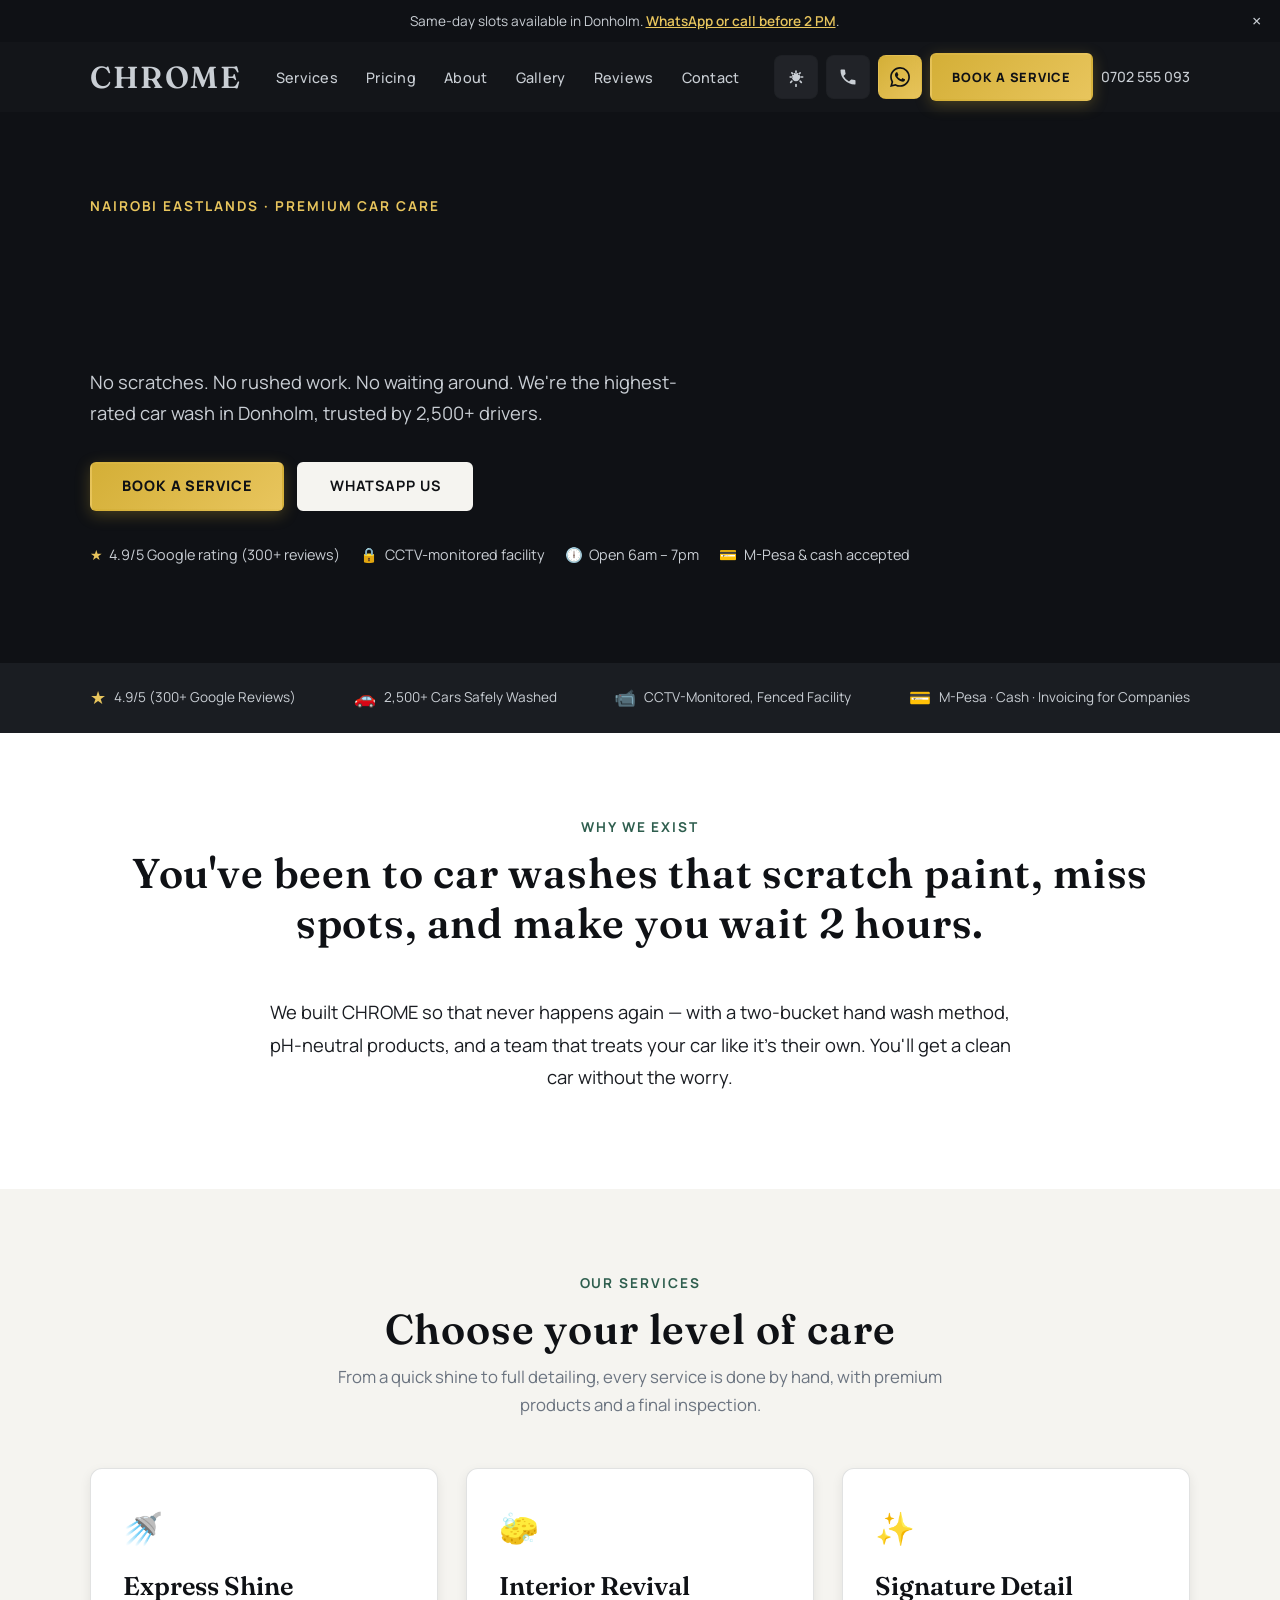
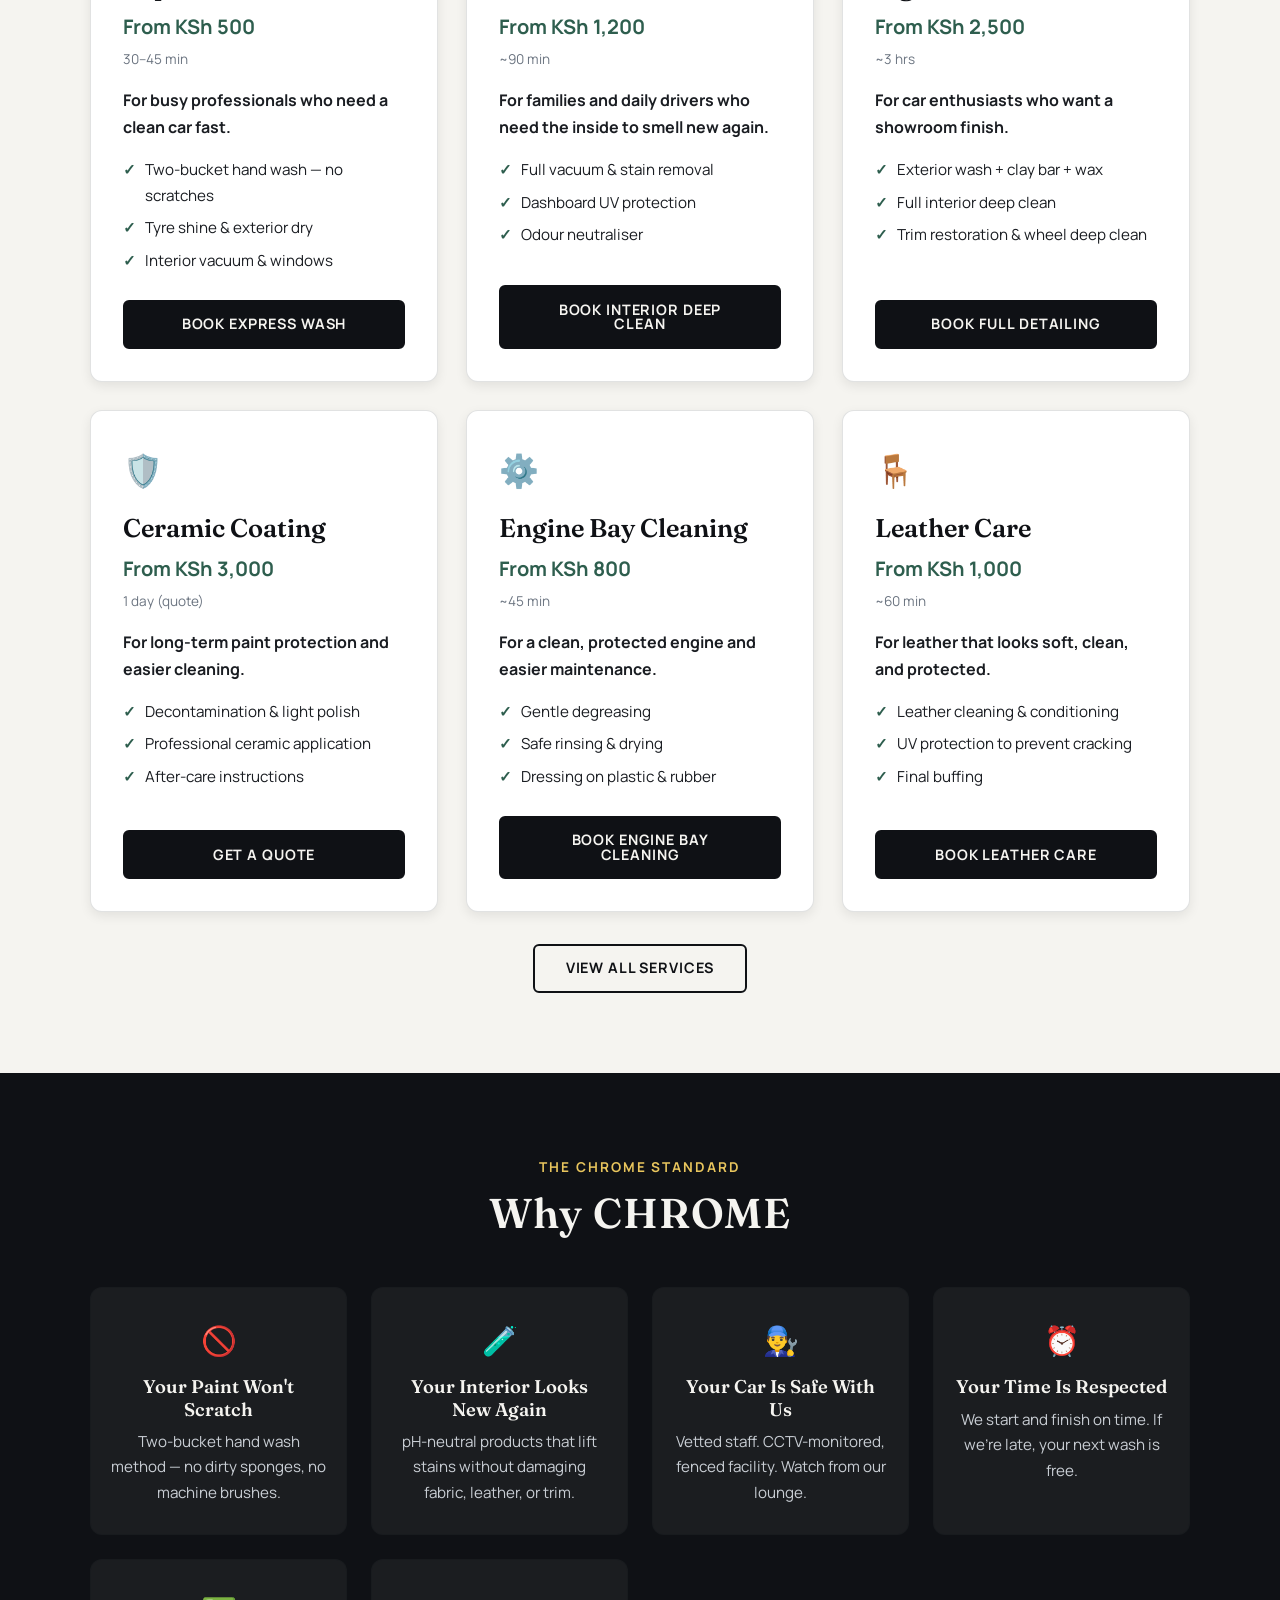
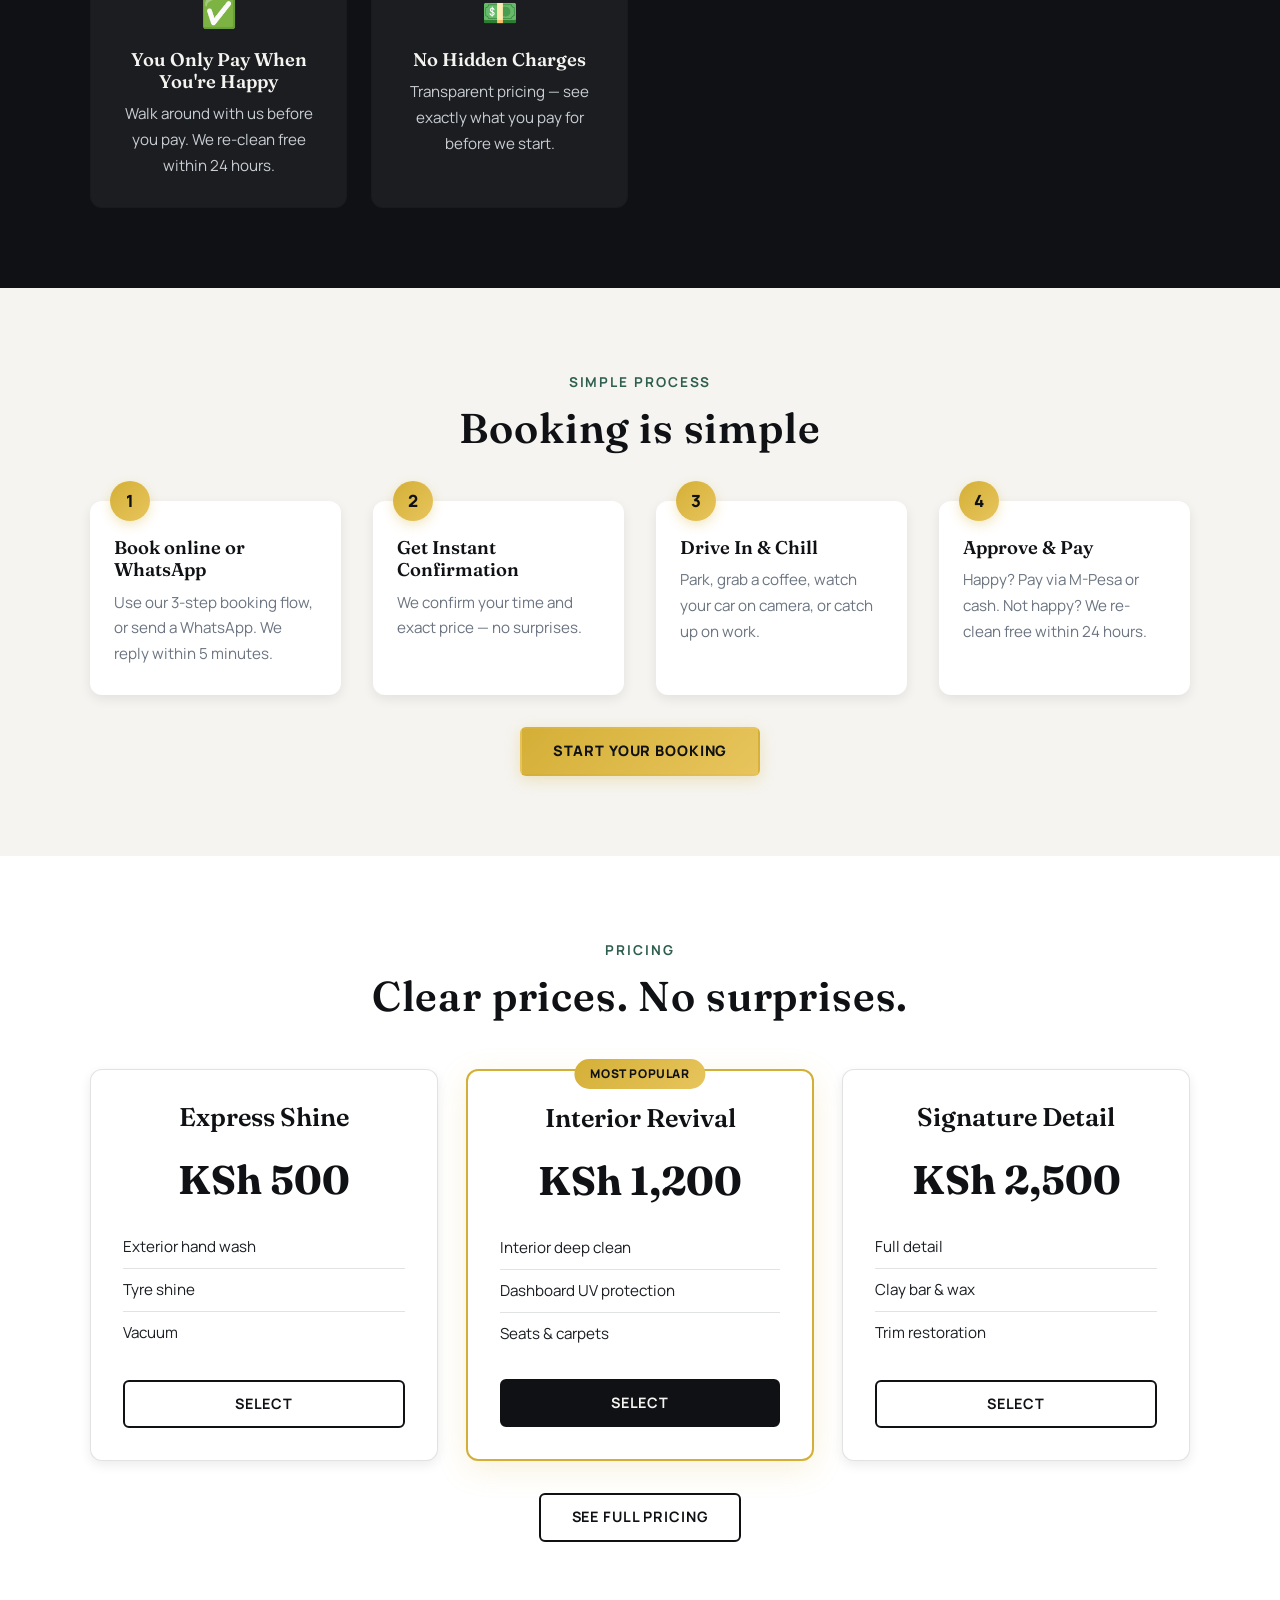
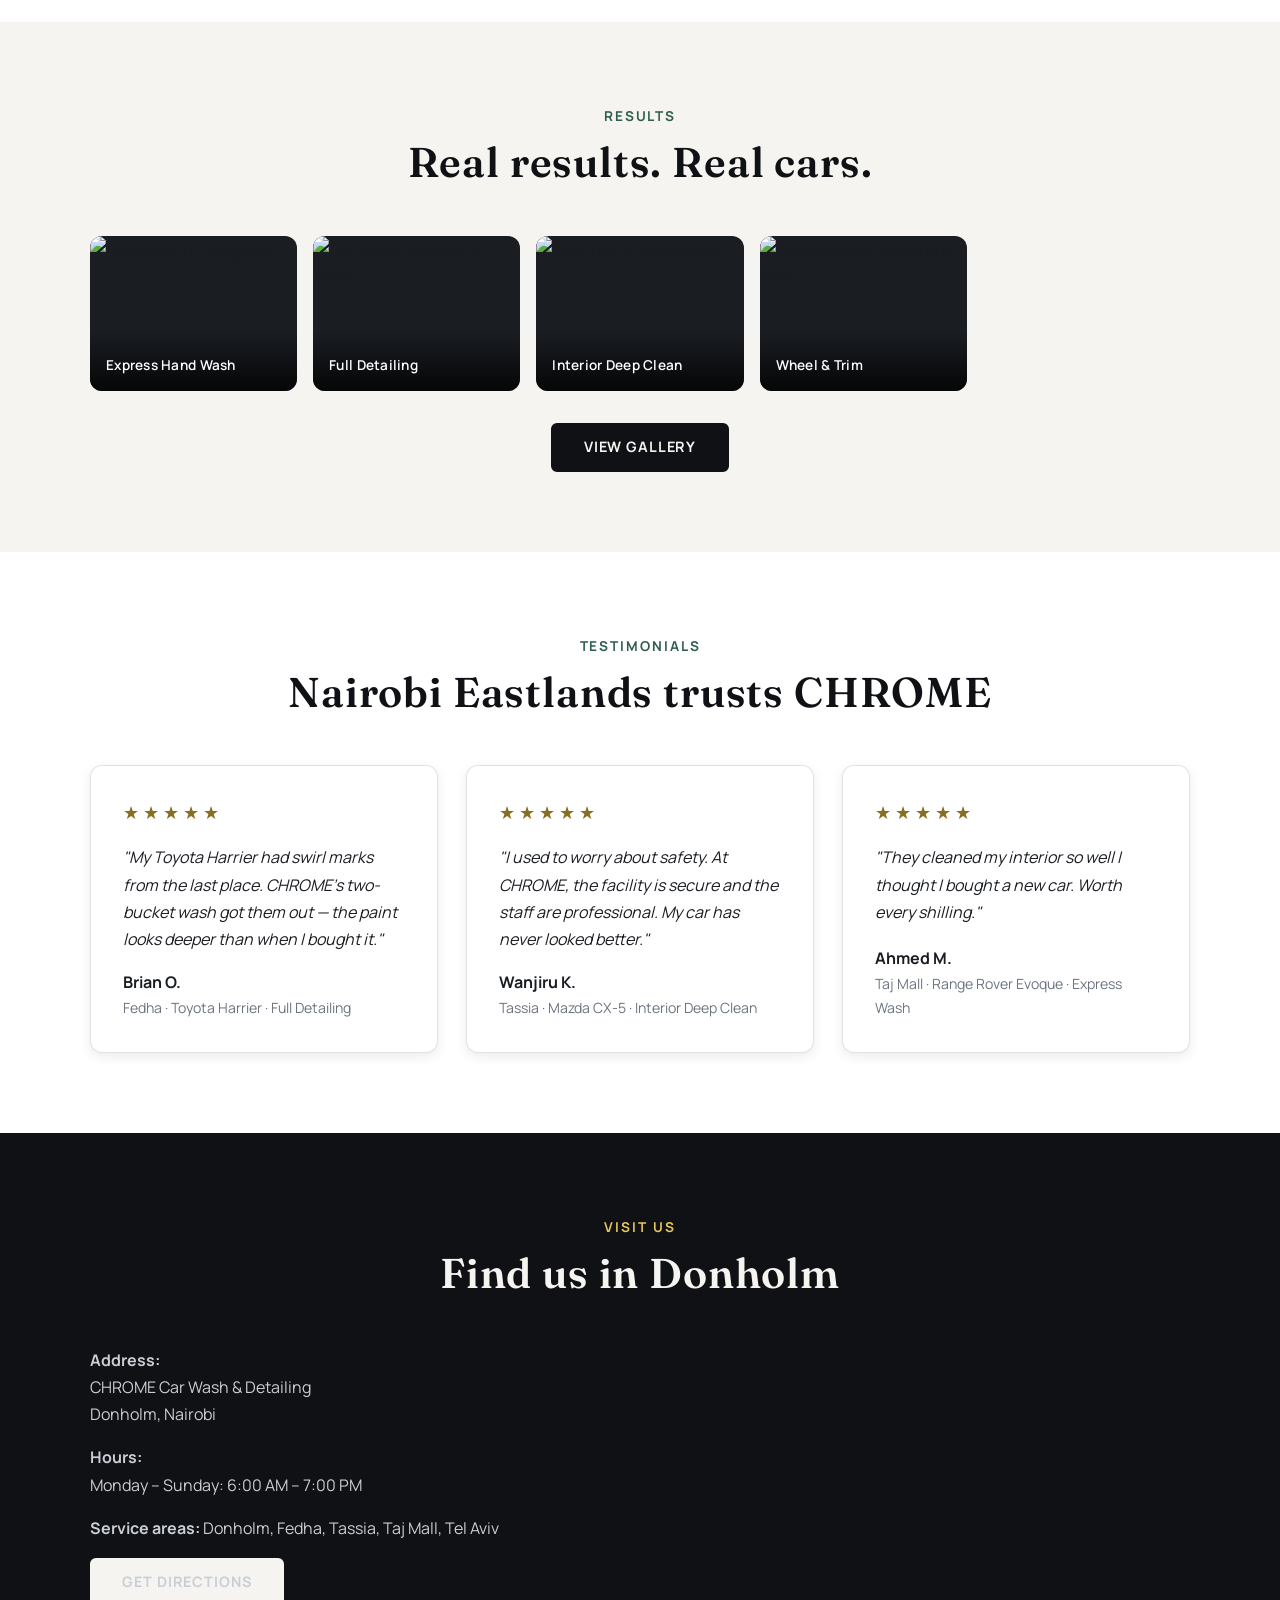
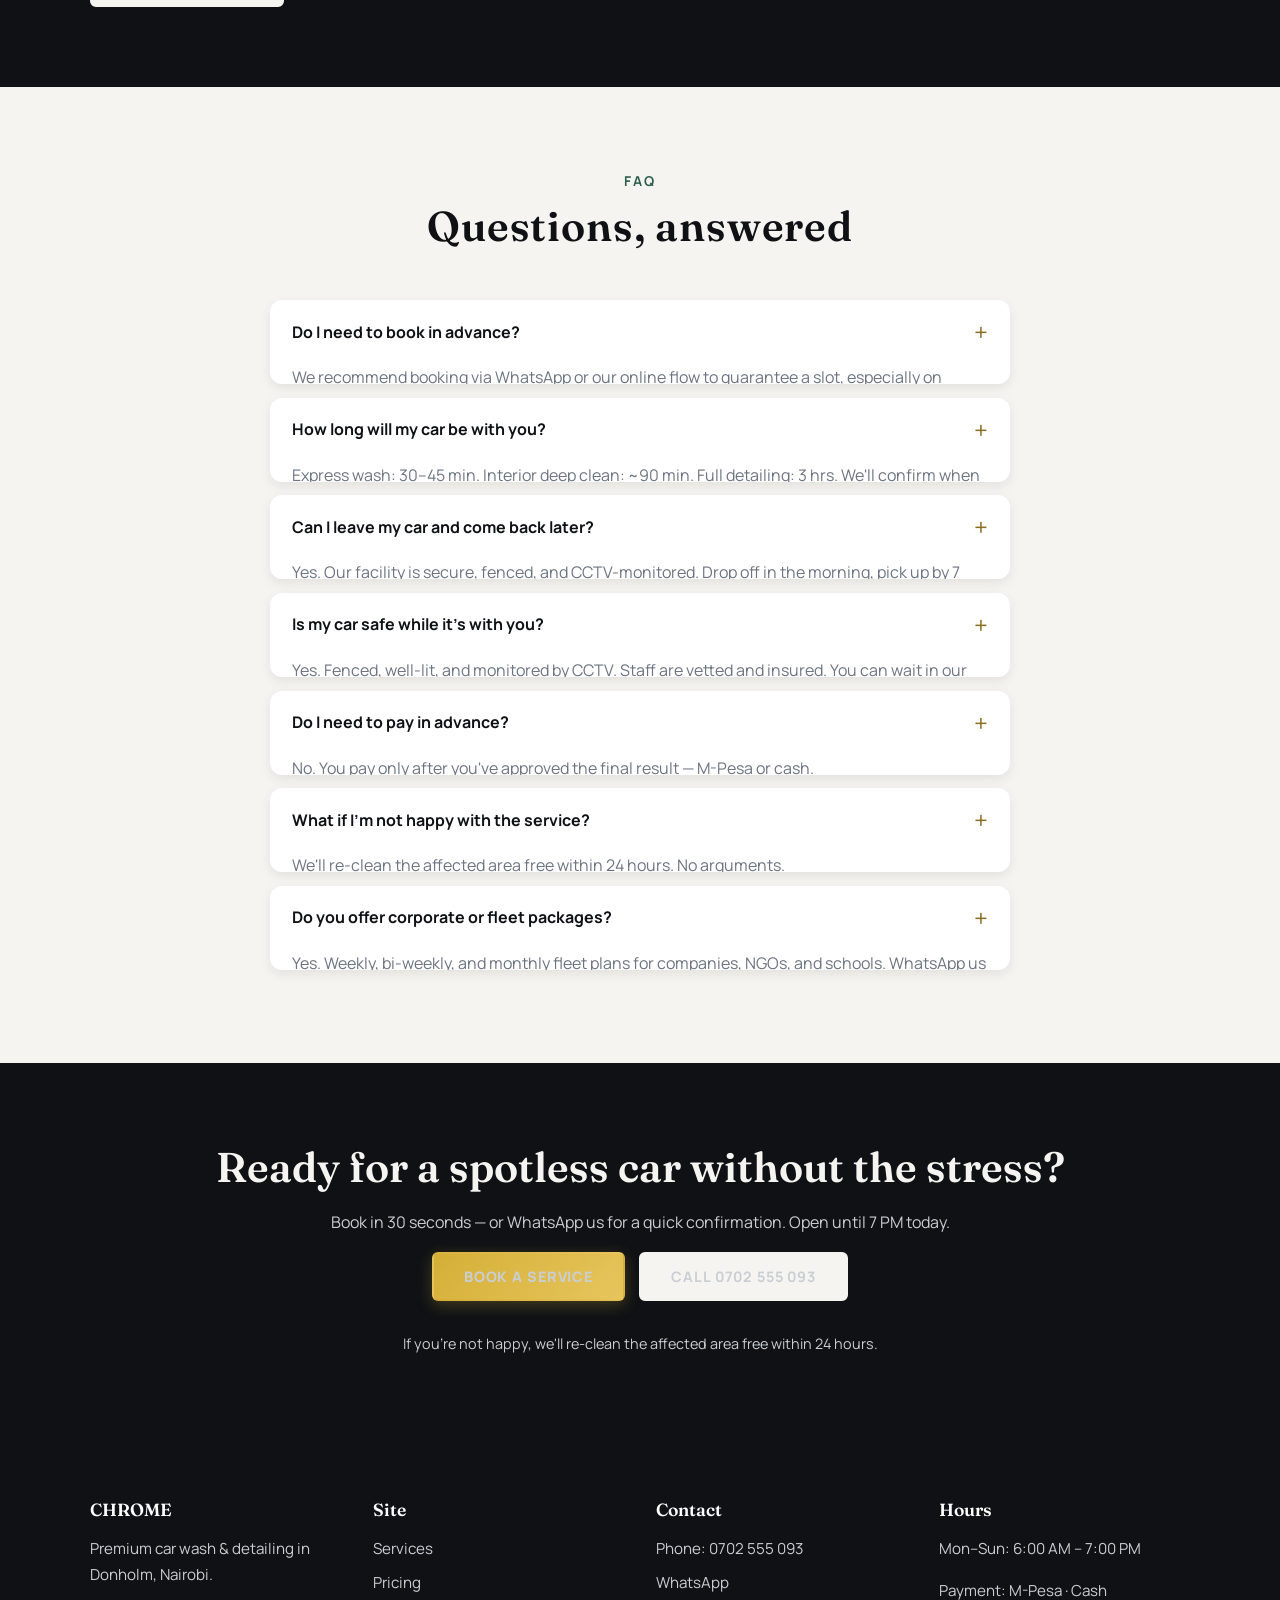
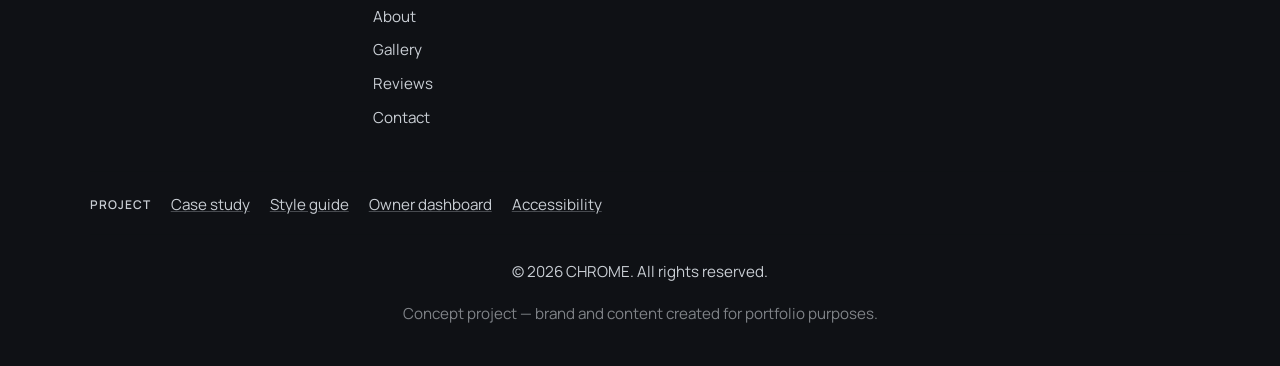
==== commit 38467a2e: "Add files via upload" ====
--- a/index.html
+++ b/index.html
@@ -45,6 +45,8 @@
     "@type": "AutoWash",
     "name": "CHROME Car Wash & Detailing",
     "description": "Premium car wash and detailing studio in Donholm, Nairobi.",
+    "url": "https://chrome-carwash.example/",
+    "image": "https://images.unsplash.com/photo-1607860108855-64acf2078ed9?auto=format&fit=crop&w=1200&h=630&q=75",
     "telephone": "+254702555093",
     "address": {
       "@type": "PostalAddress",
@@ -110,6 +112,7 @@
 
   <main id="main">
 
+    <!-- ========== Hero ========== -->
     <section class="hero">
       <img class="hero-bg" alt=""
         src="https://images.unsplash.com/photo-1607860108855-64acf2078ed9?auto=format&fit=crop&w=1200&q=75"
@@ -137,6 +140,7 @@
       </div>
     </section>
 
+    <!-- ========== Social proof ========== -->
     <section class="social-proof" aria-label="Trust signals">
       <div class="container">
         <div class="social-proof-item"><span class="icon" aria-hidden="true">★</span> 4.9/5 (300+ Google Reviews)</div>
@@ -146,16 +150,18 @@
       </div>
     </section>
 
+    <!-- ========== Problem ========== -->
     <section class="section problem" aria-labelledby="problem-heading">
       <div class="container">
         <div class="section-title">
           <span class="eyebrow">WHY WE EXIST</span>
           <h2 id="problem-heading">You've been to car washes that scratch paint, miss spots, and make you wait 2 hours.</h2>
         </div>
-        <p class="lead text-center" style="max-width:760px;margin:0 auto;">We built CHROME so that never happens again — with a two-bucket hand wash method, pH-neutral products, and a team that treats your car like it's their own. You'll get a clean car without the worry.</p>
-      </div>
-    </section>
-
+        <p class="lead text-center mx-auto max-w-760">We built CHROME so that never happens again — with a two-bucket hand wash method, pH-neutral products, and a team that treats your car like it's their own. You'll get a clean car without the worry.</p>
+      </div>
+    </section>
+
+    <!-- ========== Services ========== -->
     <section class="section section-light" aria-labelledby="services-heading">
       <div class="container">
         <div class="section-title">
@@ -256,6 +262,7 @@
       </div>
     </section>
 
+    <!-- ========== Why CHROME ========== -->
     <section class="section section-dark" aria-labelledby="why-heading">
       <div class="container">
         <div class="section-title">
@@ -263,16 +270,41 @@
           <h2 id="why-heading">Why CHROME</h2>
         </div>
         <div class="features-grid">
-          <div class="feature-item"><div class="icon" aria-hidden="true">🚫</div><h3>Your Paint Won't Scratch</h3><p>Two-bucket hand wash method — no dirty sponges, no machine brushes.</p></div>
-          <div class="feature-item"><div class="icon" aria-hidden="true">🧪</div><h3>Your Interior Looks New Again</h3><p>pH-neutral products that lift stains without damaging fabric, leather, or trim.</p></div>
-          <div class="feature-item"><div class="icon" aria-hidden="true">👨‍🔧</div><h3>Your Car Is Safe With Us</h3><p>Vetted staff. CCTV-monitored, fenced facility. Watch from our lounge.</p></div>
-          <div class="feature-item"><div class="icon" aria-hidden="true">⏰</div><h3>Your Time Is Respected</h3><p>We start and finish on time. If we're late, your next wash is free.</p></div>
-          <div class="feature-item"><div class="icon" aria-hidden="true">✅</div><h3>You Only Pay When You're Happy</h3><p>Walk around with us before you pay. We re-clean free within 24 hours.</p></div>
-          <div class="feature-item"><div class="icon" aria-hidden="true">💵</div><h3>No Hidden Charges</h3><p>Transparent pricing — see exactly what you pay for before we start.</p></div>
-        </div>
-      </div>
-    </section>
-
+          <div class="feature-item">
+            <div class="icon" aria-hidden="true">🚫</div>
+            <h3>Your Paint Won't Scratch</h3>
+            <p>Two-bucket hand wash method — no dirty sponges, no machine brushes.</p>
+          </div>
+          <div class="feature-item">
+            <div class="icon" aria-hidden="true">🧪</div>
+            <h3>Your Interior Looks New Again</h3>
+            <p>pH-neutral products that lift stains without damaging fabric, leather, or trim.</p>
+          </div>
+          <div class="feature-item">
+            <div class="icon" aria-hidden="true">👨‍🔧</div>
+            <h3>Your Car Is Safe With Us</h3>
+            <p>Vetted staff. CCTV-monitored, fenced facility. Watch from our lounge.</p>
+          </div>
+          <div class="feature-item">
+            <div class="icon" aria-hidden="true">⏰</div>
+            <h3>Your Time Is Respected</h3>
+            <p>We start and finish on time. If we're late, your next wash is free.</p>
+          </div>
+          <div class="feature-item">
+            <div class="icon" aria-hidden="true">✅</div>
+            <h3>You Only Pay When You're Happy</h3>
+            <p>Walk around with us before you pay. We re-clean free within 24 hours.</p>
+          </div>
+          <div class="feature-item">
+            <div class="icon" aria-hidden="true">💵</div>
+            <h3>No Hidden Charges</h3>
+            <p>Transparent pricing — see exactly what you pay for before we start.</p>
+          </div>
+        </div>
+      </div>
+    </section>
+
+    <!-- ========== How it works ========== -->
     <section class="section section-light" aria-labelledby="how-heading">
       <div class="container">
         <div class="section-title">
@@ -280,10 +312,22 @@
           <h2 id="how-heading">Booking is simple</h2>
         </div>
         <div class="steps stagger-children">
-          <div class="step"><h3>Book online or WhatsApp</h3><p>Use our 3-step booking flow, or send a WhatsApp. We reply within 5 minutes.</p></div>
-          <div class="step"><h3>Get Instant Confirmation</h3><p>We confirm your time and exact price — no surprises.</p></div>
-          <div class="step"><h3>Drive In &amp; Chill</h3><p>Park, grab a coffee, watch your car on camera, or catch up on work.</p></div>
-          <div class="step"><h3>Approve &amp; Pay</h3><p>Happy? Pay via M-Pesa or cash. Not happy? We re-clean free within 24 hours.</p></div>
+          <div class="step">
+            <h3>Book online or WhatsApp</h3>
+            <p>Use our 3-step booking flow, or send a WhatsApp. We reply within 5 minutes.</p>
+          </div>
+          <div class="step">
+            <h3>Get Instant Confirmation</h3>
+            <p>We confirm your time and exact price — no surprises.</p>
+          </div>
+          <div class="step">
+            <h3>Drive In &amp; Chill</h3>
+            <p>Park, grab a coffee, watch your car on camera, or catch up on work.</p>
+          </div>
+          <div class="step">
+            <h3>Approve &amp; Pay</h3>
+            <p>Happy? Pay via M-Pesa or cash. Not happy? We re-clean free within 24 hours.</p>
+          </div>
         </div>
         <div class="text-center mt-2">
           <a href="book.html" class="btn btn-whatsapp">Start Your Booking</a>
@@ -291,6 +335,7 @@
       </div>
     </section>
 
+    <!-- ========== Pricing snapshot ========== -->
     <section class="section" aria-labelledby="pricing-heading">
       <div class="container">
         <div class="section-title">
@@ -298,9 +343,37 @@
           <h2 id="pricing-heading">Clear prices. No surprises.</h2>
         </div>
         <div class="pricing-grid">
-          <div class="pricing-card"><h3>Express Shine</h3><div class="price">KSh 500</div><ul><li>Exterior hand wash</li><li>Tyre shine</li><li>Vacuum</li></ul><a href="book.html" class="btn btn-outline">Select</a></div>
-          <div class="pricing-card highlight"><div class="badge">Most Popular</div><h3>Interior Revival</h3><div class="price">KSh 1,200</div><ul><li>Interior deep clean</li><li>Dashboard UV protection</li><li>Seats &amp; carpets</li></ul><a href="book.html" class="btn btn-primary">Select</a></div>
-          <div class="pricing-card"><h3>Signature Detail</h3><div class="price">KSh 2,500</div><ul><li>Full detail</li><li>Clay bar &amp; wax</li><li>Trim restoration</li></ul><a href="book.html" class="btn btn-outline">Select</a></div>
+          <div class="pricing-card">
+            <h3>Express Shine</h3>
+            <div class="price">KSh 500</div>
+            <ul>
+              <li>Exterior hand wash</li>
+              <li>Tyre shine</li>
+              <li>Vacuum</li>
+            </ul>
+            <a href="book.html" class="btn btn-outline">Select</a>
+          </div>
+          <div class="pricing-card highlight">
+            <div class="badge">Most Popular</div>
+            <h3>Interior Revival</h3>
+            <div class="price">KSh 1,200</div>
+            <ul>
+              <li>Interior deep clean</li>
+              <li>Dashboard UV protection</li>
+              <li>Seats &amp; carpets</li>
+            </ul>
+            <a href="book.html" class="btn btn-primary">Select</a>
+          </div>
+          <div class="pricing-card">
+            <h3>Signature Detail</h3>
+            <div class="price">KSh 2,500</div>
+            <ul>
+              <li>Full detail</li>
+              <li>Clay bar &amp; wax</li>
+              <li>Trim restoration</li>
+            </ul>
+            <a href="book.html" class="btn btn-outline">Select</a>
+          </div>
         </div>
         <div class="text-center mt-2">
           <a href="pricing.html" class="btn btn-outline">See Full Pricing</a>
@@ -308,6 +381,7 @@
       </div>
     </section>
 
+    <!-- ========== Gallery preview ========== -->
     <section class="section section-light" aria-labelledby="gallery-heading">
       <div class="container">
         <div class="section-title">
@@ -354,6 +428,7 @@
       </div>
     </section>
 
+    <!-- ========== Testimonials ========== -->
     <section class="section" aria-labelledby="testimonials-heading">
       <div class="container">
         <div class="section-title">
@@ -361,13 +436,29 @@
           <h2 id="testimonials-heading">Nairobi Eastlands trusts CHROME</h2>
         </div>
         <div class="testimonial-grid">
-          <div class="testimonial-card"><div class="stars" aria-label="5 out of 5 stars">★★★★★</div><p class="quote">"My Toyota Harrier had swirl marks from the last place. CHROME's two-bucket wash got them out — the paint looks deeper than when I bought it."</p><div class="author">Brian O.</div><div class="location">Fedha · Toyota Harrier · Full Detailing</div></div>
-          <div class="testimonial-card"><div class="stars" aria-label="5 out of 5 stars">★★★★★</div><p class="quote">"I used to worry about safety. At CHROME, the facility is secure and the staff are professional. My car has never looked better."</p><div class="author">Wanjiru K.</div><div class="location">Tassia · Mazda CX-5 · Interior Deep Clean</div></div>
-          <div class="testimonial-card"><div class="stars" aria-label="5 out of 5 stars">★★★★★</div><p class="quote">"They cleaned my interior so well I thought I bought a new car. Worth every shilling."</p><div class="author">Ahmed M.</div><div class="location">Taj Mall · Range Rover Evoque · Express Wash</div></div>
-        </div>
-      </div>
-    </section>
-
+          <div class="testimonial-card">
+            <div class="stars" aria-label="5 out of 5 stars">★★★★★</div>
+            <p class="quote">"My Toyota Harrier had swirl marks from the last place. CHROME's two-bucket wash got them out — the paint looks deeper than when I bought it."</p>
+            <div class="author">Brian O.</div>
+            <div class="location">Fedha · Toyota Harrier · Full Detailing</div>
+          </div>
+          <div class="testimonial-card">
+            <div class="stars" aria-label="5 out of 5 stars">★★★★★</div>
+            <p class="quote">"I used to worry about safety. At CHROME, the facility is secure and the staff are professional. My car has never looked better."</p>
+            <div class="author">Wanjiru K.</div>
+            <div class="location">Tassia · Mazda CX-5 · Interior Deep Clean</div>
+          </div>
+          <div class="testimonial-card">
+            <div class="stars" aria-label="5 out of 5 stars">★★★★★</div>
+            <p class="quote">"They cleaned my interior so well I thought I bought a new car. Worth every shilling."</p>
+            <div class="author">Ahmed M.</div>
+            <div class="location">Taj Mall · Range Rover Evoque · Express Wash</div>
+          </div>
+        </div>
+      </div>
+    </section>
+
+    <!-- ========== Location ========== -->
     <section class="section section-dark" aria-labelledby="location-heading">
       <div class="container">
         <div class="section-title">
@@ -388,6 +479,7 @@
       </div>
     </section>
 
+    <!-- ========== FAQ ========== -->
     <section class="section section-light" aria-labelledby="faq-heading">
       <div class="container">
         <div class="section-title">
@@ -395,26 +487,48 @@
           <h2 id="faq-heading">Questions, answered</h2>
         </div>
         <div class="faq-list">
-          <div class="faq-item"><button class="faq-question" type="button">Do I need to book in advance?</button><div class="faq-answer"><p>We recommend booking via WhatsApp or our online flow to guarantee a slot, especially on weekends. Walk-ins are welcome if we have space.</p></div></div>
-          <div class="faq-item"><button class="faq-question" type="button">How long will my car be with you?</button><div class="faq-answer"><p>Express wash: 30–45 min. Interior deep clean: ~90 min. Full detailing: 3 hrs. We'll confirm when you book.</p></div></div>
-          <div class="faq-item"><button class="faq-question" type="button">Can I leave my car and come back later?</button><div class="faq-answer"><p>Yes. Our facility is secure, fenced, and CCTV-monitored. Drop off in the morning, pick up by 7 PM.</p></div></div>
-          <div class="faq-item"><button class="faq-question" type="button">Is my car safe while it's with you?</button><div class="faq-answer"><p>Yes. Fenced, well-lit, and monitored by CCTV. Staff are vetted and insured. You can wait in our lounge.</p></div></div>
-          <div class="faq-item"><button class="faq-question" type="button">Do I need to pay in advance?</button><div class="faq-answer"><p>No. You pay only after you've approved the final result — M-Pesa or cash.</p></div></div>
-          <div class="faq-item"><button class="faq-question" type="button">What if I'm not happy with the service?</button><div class="faq-answer"><p>We'll re-clean the affected area free within 24 hours. No arguments.</p></div></div>
-          <div class="faq-item"><button class="faq-question" type="button">Do you offer corporate or fleet packages?</button><div class="faq-answer"><p>Yes. Weekly, bi-weekly, and monthly fleet plans for companies, NGOs, and schools. WhatsApp us for a quote.</p></div></div>
-        </div>
-      </div>
-    </section>
-
+          <div class="faq-item">
+            <button class="faq-question" type="button">Do I need to book in advance?</button>
+            <div class="faq-answer"><p>We recommend booking via WhatsApp or our online flow to guarantee a slot, especially on weekends. Walk-ins are welcome if we have space.</p></div>
+          </div>
+          <div class="faq-item">
+            <button class="faq-question" type="button">How long will my car be with you?</button>
+            <div class="faq-answer"><p>Express wash: 30–45 min. Interior deep clean: ~90 min. Full detailing: 3 hrs. We'll confirm when you book.</p></div>
+          </div>
+          <div class="faq-item">
+            <button class="faq-question" type="button">Can I leave my car and come back later?</button>
+            <div class="faq-answer"><p>Yes. Our facility is secure, fenced, and CCTV-monitored. Drop off in the morning, pick up by 7 PM.</p></div>
+          </div>
+          <div class="faq-item">
+            <button class="faq-question" type="button">Is my car safe while it's with you?</button>
+            <div class="faq-answer"><p>Yes. Fenced, well-lit, and monitored by CCTV. Staff are vetted and insured. You can wait in our lounge.</p></div>
+          </div>
+          <div class="faq-item">
+            <button class="faq-question" type="button">Do I need to pay in advance?</button>
+            <div class="faq-answer"><p>No. You pay only after you've approved the final result — M-Pesa or cash.</p></div>
+          </div>
+          <div class="faq-item">
+            <button class="faq-question" type="button">What if I'm not happy with the service?</button>
+            <div class="faq-answer"><p>We'll re-clean the affected area free within 24 hours. No arguments.</p></div>
+          </div>
+          <div class="faq-item">
+            <button class="faq-question" type="button">Do you offer corporate or fleet packages?</button>
+            <div class="faq-answer"><p>Yes. Weekly, bi-weekly, and monthly fleet plans for companies, NGOs, and schools. WhatsApp us for a quote.</p></div>
+          </div>
+        </div>
+      </div>
+    </section>
+
+    <!-- ========== Final CTA ========== -->
     <section class="section section-dark" aria-labelledby="final-cta-heading">
       <div class="container text-center">
         <h2 id="final-cta-heading">Ready for a spotless car without the stress?</h2>
         <p>Book in 30 seconds — or WhatsApp us for a quick confirmation. Open until 7 PM today.</p>
-        <div class="hero-cta" style="justify-content:center;">
+        <div class="hero-cta hero-cta-center">
           <a href="book.html" class="btn btn-whatsapp">Book a service</a>
           <a href="tel:+254702555093" class="btn btn-outline btn-light">Call 0702 555 093</a>
         </div>
-        <p style="margin-top:1rem;font-size:0.9rem;">If you're not happy, we'll re-clean the affected area free within 24 hours.</p>
+        <p class="mt-1 text-sm">If you're not happy, we'll re-clean the affected area free within 24 hours.</p>
       </div>
     </section>
 
--- a/style.css
+++ b/style.css
@@ -1,54 +1,178 @@
-/* =========================================
-   CHROME — Design System v3.1
-   Updates: focus-visible fix, FAQ truncation fix,
-            :has() fallback classes, sticky tables,
-            dismissible announcement bar
-   ========================================= */
-
-/* ---------- Tokens ---------- */
+/* =========================================================
+   CHROME — Design System v4.0
+   ---------------------------------------------------------
+   A single-file CSS architecture for the CHROME car wash
+   marketing site. No preprocessor. No build step.
+
+   Structure:
+     1.  Tokens (design system)
+     2.  Fonts (self-hosted — opt-in)
+     3.  Reset & Base
+     4.  Focus
+     5.  Typography
+     6.  Buttons
+     7.  Announcement Bar
+     8.  Header & Navigation
+     9.  Hero
+    10.  Social Proof
+    11.  Sections (generic)
+    12.  Services / Cards / Features / Steps
+    13.  Pricing
+    14.  Tables
+    15.  Service Detail
+    16.  Add-ons & Fleet
+    17.  Gallery
+    18.  Before / After
+    19.  Lightbox
+    20.  Testimonials
+    21.  FAQ
+    22.  Contact & Forms
+    23.  Footer
+    24.  Floating Buttons
+    25.  PWA Prompt
+    26.  Scroll Reveal
+    27.  Utilities
+    28.  Booking Flow
+    29.  Style Guide Page
+    30.  Case Study Page
+    31.  Accessibility Page
+    32.  Dashboard Page
+    33.  Offline Page
+    34.  Web Components
+    35.  View Transitions
+    36.  Reduced Motion
+    37.  Responsive Breakpoints
+    38.  Print
+   ========================================================= */
+
+
+/* =========================================================
+   1. TOKENS
+   ========================================================= */
 :root {
-  --color-dark: #0F1115;
-  --color-surface: #1A1D22;
-  --color-silver: #C9CED4;
-  --color-ivory: #F5F4F0;
-  --color-trust: #2E5E4E;
-  --color-whatsapp: #D4AF37;
-  --color-whatsapp-light: #E8C55D;
-  --color-whatsapp-dark: #8A6E1F;
-  --color-text-light: #F5F4F0;
-  --color-text-dark: #1A1D22;
-  --color-text-muted: #6B7480;
-  --color-border: rgba(201, 206, 212, 0.18);
-  --color-canvas: var(--color-ivory);
+  /* Brand colors */
+  --color-dark:            #0F1115;
+  --color-surface:         #1A1D22;
+  --color-silver:          #C9CED4;
+  --color-ivory:           #F5F4F0;
+  --color-trust:           #2E5E4E;
+  --color-whatsapp:        #D4AF37;
+  --color-whatsapp-light:  #E8C55D;
+  --color-whatsapp-dark:   #8A6E1F;
+
+  /* Text */
+  --color-text-light:      #F5F4F0;
+  --color-text-dark:       #1A1D22;
+  --color-text-muted:      #6B7480;
+  --color-border:          rgba(201, 206, 212, 0.18);
+
+  /* Theme canvas (overridden per theme) */
+  --color-canvas:          var(--color-ivory);
+  --color-canvas-text:     var(--color-text-dark);
+
+  /* Semantic */
+  --color-error:           #B00020;
+  --color-success-bg:      #E5F5EC;
+  --color-success-text:    #1F5C3C;
+  --color-success-border:  #B8DFC9;
+  --color-error-bg:        #FCE8E8;
+  --color-error-text:      #8A1E1E;
+  --color-error-border:    #F2C0C0;
+
+  /* Typography */
+  --font-heading: 'Fraunces', Georgia, 'Times New Roman', serif;
+  --font-body:    'Manrope', -apple-system, BlinkMacSystemFont, 'Segoe UI', Roboto, sans-serif;
+  --font-mono:    'SFMono-Regular', Consolas, 'Liberation Mono', Menlo, monospace;
+
+  /* Shadows */
+  --shadow-sm:    0 4px 12px rgba(0, 0, 0, 0.08);
+  --shadow-md:    0 8px 24px rgba(0, 0, 0, 0.12);
+  --shadow-lg:    0 20px 50px rgba(0, 0, 0, 0.18);
+  --shadow-gold:  0 4px 15px rgba(212, 175, 55, 0.28);
+
+  /* Cards */
+  --card-radius:        12px;
+  --card-padding:       2rem;
+  --card-shadow:        var(--shadow-sm);
+  --card-shadow-hover:  var(--shadow-md);
+
+  /* Motion */
+  --transition: all 0.25s ease;
+
+  /* Safe areas */
+  --safe-bottom: env(safe-area-inset-bottom, 0px);
+  --safe-top:    env(safe-area-inset-top, 0px);
+}
+
+/* Light theme overrides */
+[data-theme="light"] {
+  --color-canvas:      #FFFFFF;
   --color-canvas-text: var(--color-text-dark);
-
-  --font-heading: 'Fraunces', Georgia, 'Times New Roman', serif;
-  --font-body: 'Manrope', -apple-system, BlinkMacSystemFont, 'Segoe UI', Roboto, sans-serif;
-
-  --shadow-sm: 0 4px 12px rgba(0,0,0,0.08);
-  --shadow-md: 0 8px 24px rgba(0,0,0,0.12);
-  --shadow-lg: 0 20px 50px rgba(0,0,0,0.18);
-  --card-radius: 12px;
-  --card-padding: 2rem;
-  --card-shadow: var(--shadow-sm);
-  --card-shadow-hover: var(--shadow-md);
-
-  --transition: all 0.25s ease;
-  --safe-bottom: env(safe-area-inset-bottom, 0px);
-  --safe-top: env(safe-area-inset-top, 0px);
-}
-
-[data-theme="light"] {
-  --color-canvas: #FFFFFF;
-  --color-canvas-text: var(--color-text-dark);
-  --color-border: rgba(15, 17, 21, 0.12);
-}
-[data-theme="light"] .section-light { background-color: #F8F7F4; }
-[data-theme="light"] .section { background-color: #FFFFFF; }
-
-/* ---------- Reset & Base ---------- */
-*, *::before, *::after { margin: 0; padding: 0; box-sizing: border-box; }
-html { scroll-behavior: smooth; -webkit-text-size-adjust: 100%; }
+  --color-border:      rgba(15, 17, 21, 0.12);
+}
+
+
+/* =========================================================
+   2. FONTS (self-hosted — opt-in)
+   ---------------------------------------------------------
+   Drop WOFF2 files into /fonts/ and uncomment the block.
+   Then remove the Google Fonts <link> and <preconnect> tags
+   from every HTML file's <head>, and add:
+     <link rel="preload" as="font" type="font/woff2"
+           href="/fonts/fraunces-600.woff2" crossorigin>
+     <link rel="preload" as="font" type="font/woff2"
+           href="/fonts/manrope-400.woff2" crossorigin>
+   ========================================================= */
+/*
+@font-face {
+  font-family: 'Fraunces';
+  src: url('/fonts/fraunces-600.woff2') format('woff2');
+  font-weight: 600;
+  font-style: normal;
+  font-display: swap;
+  font-optical-sizing: auto;
+}
+@font-face {
+  font-family: 'Manrope';
+  src: url('/fonts/manrope-400.woff2') format('woff2');
+  font-weight: 400;
+  font-style: normal;
+  font-display: swap;
+}
+@font-face {
+  font-family: 'Manrope';
+  src: url('/fonts/manrope-700.woff2') format('woff2');
+  font-weight: 700;
+  font-style: normal;
+  font-display: swap;
+}
+@font-face {
+  font-family: 'Manrope';
+  src: url('/fonts/manrope-800.woff2') format('woff2');
+  font-weight: 800;
+  font-style: normal;
+  font-display: swap;
+}
+*/
+
+
+/* =========================================================
+   3. RESET & BASE
+   ========================================================= */
+*,
+*::before,
+*::after {
+  margin: 0;
+  padding: 0;
+  box-sizing: border-box;
+}
+
+html {
+  scroll-behavior: smooth;
+  -webkit-text-size-adjust: 100%;
+  text-size-adjust: 100%;
+}
+
 body {
   font-family: var(--font-body);
   font-size: 16px;
@@ -56,31 +180,69 @@
   color: var(--color-canvas-text);
   background-color: var(--color-canvas);
   -webkit-font-smoothing: antialiased;
+  -moz-osx-font-smoothing: grayscale;
   overflow-x: hidden;
   padding-bottom: 88px;
 }
-@media (min-width: 1024px) { body { padding-bottom: 0; } }
-
-img { max-width: 100%; height: auto; display: block; }
-a { color: inherit; text-decoration: none; transition: var(--transition); }
-ul { list-style: none; }
-button { font: inherit; }
+
+img {
+  max-width: 100%;
+  height: auto;
+  display: block;
+}
+
+a {
+  color: inherit;
+  text-decoration: none;
+  transition: var(--transition);
+}
+
+ul {
+  list-style: none;
+}
+
+button {
+  font: inherit;
+}
+
+iframe {
+  border: 0;
+}
 
 .skip-link {
-  position: absolute; top: -100px; left: 12px;
-  background: var(--color-dark); color: #fff;
-  padding: 0.75rem 1.25rem; border-radius: 6px;
-  z-index: 2000; font-weight: 600; transition: top 0.2s ease;
-}
-.skip-link:focus { top: 12px; }
-
-/* ---------- Focus visible (fixed: gold-on-gold) ---------- */
+  position: absolute;
+  top: -100px;
+  left: 12px;
+  background: var(--color-dark);
+  color: #fff;
+  padding: 0.75rem 1.25rem;
+  border-radius: 6px;
+  z-index: 2000;
+  font-weight: 600;
+  transition: top 0.2s ease;
+}
+.skip-link:focus {
+  top: 12px;
+}
+
+.container {
+  width: 100%;
+  max-width: 1140px;
+  margin: 0 auto;
+  padding: 0 20px;
+}
+
+
+/* =========================================================
+   4. FOCUS
+   ========================================================= */
 :focus-visible {
   outline: 3px solid var(--color-whatsapp);
   outline-offset: 2px;
   border-radius: 4px;
   box-shadow: 0 0 0 2px rgba(15, 17, 21, 0.85);
 }
+
 .btn-whatsapp:focus-visible,
 .nav-icon-btn-wa:focus-visible,
 .pwa-prompt .pwa-install-btn:focus-visible,
@@ -90,226 +252,508 @@
   box-shadow: 0 0 0 2px #0F1115;
 }
 
-.container { width: 100%; max-width: 1140px; margin: 0 auto; padding: 0 20px; }
-
-/* ---------- Typography ---------- */
-h1, h2, h3, h4 { font-family: var(--font-heading); font-weight: 600; line-height: 1.2; color: var(--color-dark); }
-h1 { font-size: 3.5rem; margin-bottom: 1.2rem; }
-h2 { font-size: 2.6rem; margin-bottom: 1rem; }
-h3 { font-size: 1.6rem; margin-bottom: 0.8rem; }
-p { margin-bottom: 1rem; }
-
-.section-title { text-align: center; margin-bottom: 3rem; }
-.section-title h2 { font-size: 2.6rem; margin-bottom: 0.5rem; letter-spacing: 0.02em; }
-.section-title p { color: var(--color-text-muted); font-size: 1.05rem; max-width: 620px; margin-inline: auto; }
-
-.lead { font-size: 1.15rem; line-height: 1.75; color: var(--color-text-dark); }
+
+/* =========================================================
+   5. TYPOGRAPHY
+   ========================================================= */
+h1, h2, h3, h4 {
+  font-family: var(--font-heading);
+  font-weight: 600;
+  line-height: 1.2;
+  color: var(--color-dark);
+}
+h1 { font-size: 3.5rem;  margin-bottom: 1.2rem; }
+h2 { font-size: 2.6rem;  margin-bottom: 1rem;   }
+h3 { font-size: 1.6rem;  margin-bottom: 0.8rem; }
+p  { margin-bottom: 1rem; }
+
+.section-title {
+  text-align: center;
+  margin-bottom: 3rem;
+}
+.section-title h2 {
+  font-size: 2.6rem;
+  margin-bottom: 0.5rem;
+  letter-spacing: 0.02em;
+}
+.section-title p {
+  color: var(--color-text-muted);
+  font-size: 1.05rem;
+  max-width: 620px;
+  margin-inline: auto;
+}
+
+.lead {
+  font-size: 1.15rem;
+  line-height: 1.75;
+  color: var(--color-text-dark);
+}
 
 .eyebrow {
-  display: inline-block; font-size: 0.85rem; font-weight: 700;
-  text-transform: uppercase; letter-spacing: 0.14em;
-  color: var(--color-trust); margin-bottom: 0.6rem;
-}
-.section-dark .eyebrow, .hero .eyebrow { color: var(--color-whatsapp-light); }
-
-/* ---------- Buttons ---------- */
+  display: inline-block;
+  font-size: 0.85rem;
+  font-weight: 700;
+  text-transform: uppercase;
+  letter-spacing: 0.14em;
+  color: var(--color-trust);
+  margin-bottom: 0.6rem;
+}
+.section-dark .eyebrow,
+.hero .eyebrow {
+  color: var(--color-whatsapp-light);
+}
+
+
+/* =========================================================
+   6. BUTTONS
+   ========================================================= */
 .btn {
-  display: inline-flex; align-items: center; justify-content: center; gap: 0.5rem;
-  font-family: var(--font-body); font-size: 0.9rem; font-weight: 700;
-  text-transform: uppercase; letter-spacing: 0.06em;
-  padding: 0.95rem 1.9rem; border-radius: 6px; cursor: pointer;
+  display: inline-flex;
+  align-items: center;
+  justify-content: center;
+  gap: 0.5rem;
+  font-family: var(--font-body);
+  font-size: 0.9rem;
+  font-weight: 700;
+  text-transform: uppercase;
+  letter-spacing: 0.06em;
+  padding: 0.95rem 1.9rem;
+  border-radius: 6px;
+  cursor: pointer;
   transition: transform 0.15s ease, background 0.25s ease, box-shadow 0.25s ease, color 0.25s ease;
-  border: 2px solid transparent; text-align: center; line-height: 1;
-  min-height: 48px; position: relative; overflow: hidden;
-}
-.btn:active { transform: scale(0.97); }
+  border: 2px solid transparent;
+  text-align: center;
+  line-height: 1;
+  min-height: 48px;
+  position: relative;
+  overflow: hidden;
+}
+.btn:active {
+  transform: scale(0.97);
+}
 .btn::before {
-  content: ''; position: absolute; top: 0; left: -100%; width: 50%; height: 100%;
-  background: linear-gradient(90deg, transparent, rgba(255,255,255,0.25), transparent);
-  transition: left 0.6s ease; z-index: 1; pointer-events: none;
-}
-.btn:hover::before { left: 150%; }
-.btn > * { position: relative; z-index: 2; }
-
-.btn-primary { background-color: var(--color-dark); color: var(--color-text-light); border-color: var(--color-dark); }
-.btn-primary:hover { background-color: var(--color-surface); border-color: var(--color-surface); box-shadow: 0 4px 20px rgba(15,17,21,0.3); transform: translateY(-2px); }
-
-.btn-outline { background-color: transparent; color: var(--color-dark); border-color: var(--color-dark); }
-.btn-outline:hover { background-color: var(--color-dark); color: var(--color-text-light); transform: translateY(-2px); }
+  content: '';
+  position: absolute;
+  top: 0;
+  left: -100%;
+  width: 50%;
+  height: 100%;
+  background: linear-gradient(90deg, transparent, rgba(255, 255, 255, 0.25), transparent);
+  transition: left 0.6s ease;
+  z-index: 1;
+  pointer-events: none;
+}
+.btn:hover::before {
+  left: 150%;
+}
+.btn > * {
+  position: relative;
+  z-index: 2;
+}
+
+.btn-primary {
+  background-color: var(--color-dark);
+  color: var(--color-text-light);
+  border-color: var(--color-dark);
+}
+.btn-primary:hover {
+  background-color: var(--color-surface);
+  border-color: var(--color-surface);
+  box-shadow: 0 4px 20px rgba(15, 17, 21, 0.3);
+  transform: translateY(-2px);
+}
+
+.btn-outline {
+  background-color: transparent;
+  color: var(--color-dark);
+  border-color: var(--color-dark);
+}
+.btn-outline:hover {
+  background-color: var(--color-dark);
+  color: var(--color-text-light);
+  transform: translateY(-2px);
+}
 
 .btn-whatsapp {
   background: linear-gradient(135deg, var(--color-whatsapp), var(--color-whatsapp-light));
-  color: #0F1115; border-color: transparent; font-weight: 800;
-  box-shadow: 0 4px 15px rgba(212,175,55,0.28);
-}
-.btn-whatsapp:hover { background: linear-gradient(135deg, #B8962E, #D4AF37); color: #0F1115; box-shadow: 0 6px 22px rgba(212,175,55,0.4); transform: translateY(-2px); }
-
-.btn-light { background-color: var(--color-text-light); color: var(--color-dark); border-color: var(--color-text-light); }
-.btn-light:hover { background-color: var(--color-silver); border-color: var(--color-silver); transform: translateY(-2px); }
-
-.btn-sm { padding: 0.6rem 1.1rem; font-size: 0.8rem; min-height: 40px; }
-.btn-block { width: 100%; }
-
-/* ---------- Announcement Bar (dismissible) ---------- */
+  color: #0F1115;
+  border-color: transparent;
+  font-weight: 800;
+  box-shadow: var(--shadow-gold);
+}
+.btn-whatsapp:hover {
+  background: linear-gradient(135deg, #B8962E, #D4AF37);
+  color: #0F1115;
+  box-shadow: 0 6px 22px rgba(212, 175, 55, 0.4);
+  transform: translateY(-2px);
+}
+
+.btn-light {
+  background-color: var(--color-text-light);
+  color: var(--color-dark);
+  border-color: var(--color-text-light);
+}
+.btn-light:hover {
+  background-color: var(--color-silver);
+  border-color: var(--color-silver);
+  transform: translateY(-2px);
+}
+
+.btn-sm {
+  padding: 0.6rem 1.1rem;
+  font-size: 0.8rem;
+  min-height: 40px;
+}
+
+.btn-block {
+  width: 100%;
+}
+
+.btn-disabled {
+  opacity: 0.4;
+  pointer-events: none;
+  cursor: not-allowed;
+}
+
+
+/* =========================================================
+   7. ANNOUNCEMENT BAR
+   ========================================================= */
 .announcement-bar {
-  background-color: var(--color-dark); color: var(--color-silver);
-  text-align: center; padding: 0.6rem 3rem 0.6rem 1rem; font-size: 0.85rem;
-  position: relative; z-index: 1001;
-}
-.announcement-bar a { color: var(--color-whatsapp-light); text-decoration: underline; font-weight: 600; }
-.announcement-bar a:hover { color: #fff; }
-.announcement-bar.hidden { display: none; }
+  background-color: var(--color-dark);
+  color: var(--color-silver);
+  text-align: center;
+  padding: 0.6rem 3rem 0.6rem 1rem;
+  font-size: 0.85rem;
+  position: relative;
+  z-index: 1001;
+}
+.announcement-bar a {
+  color: var(--color-whatsapp-light);
+  text-decoration: underline;
+  font-weight: 600;
+}
+.announcement-bar a:hover {
+  color: #fff;
+}
+.announcement-bar.hidden {
+  display: none;
+}
+
 .announcement-dismiss {
-  position: absolute; right: 6px; top: 50%;
+  position: absolute;
+  right: 6px;
+  top: 50%;
   transform: translateY(-50%);
-  background: transparent; border: none;
+  background: transparent;
+  border: none;
   color: var(--color-silver);
-  width: 36px; height: 36px; border-radius: 50%;
+  width: 36px;
+  height: 36px;
+  border-radius: 50%;
   cursor: pointer;
-  display: inline-flex; align-items: center; justify-content: center;
-  font-size: 1.2rem; line-height: 1;
+  display: inline-flex;
+  align-items: center;
+  justify-content: center;
+  font-size: 1.2rem;
+  line-height: 1;
   transition: var(--transition);
 }
-.announcement-dismiss:hover { background: rgba(255,255,255,0.1); color: #fff; }
-.announcement-dismiss:focus-visible { outline: 2px solid var(--color-whatsapp); outline-offset: 2px; box-shadow: none; }
-
-/* ---------- Header ---------- */
+.announcement-dismiss:hover {
+  background: rgba(255, 255, 255, 0.1);
+  color: #fff;
+}
+.announcement-dismiss:focus-visible {
+  outline: 2px solid var(--color-whatsapp);
+  outline-offset: 2px;
+  box-shadow: none;
+}
+
+
+/* =========================================================
+   8. HEADER & NAVIGATION
+   ========================================================= */
 .header {
-  background-color: rgba(15,17,21,0.98);
-  position: sticky; top: 0; z-index: 1000;
+  background-color: rgba(15, 17, 21, 0.98);
+  position: sticky;
+  top: 0;
+  z-index: 1000;
   transition: box-shadow 0.25s ease;
 }
-.header.scrolled { box-shadow: 0 4px 20px rgba(0,0,0,0.25); }
-
-.nav { display: flex; align-items: center; justify-content: space-between; height: 70px; gap: 1rem; }
+.header.scrolled {
+  box-shadow: 0 4px 20px rgba(0, 0, 0, 0.25);
+}
+
+.nav {
+  display: flex;
+  align-items: center;
+  justify-content: space-between;
+  height: 70px;
+  gap: 1rem;
+}
 
 .logo {
-  font-family: var(--font-heading); font-size: 1.9rem; font-weight: 600;
-  color: var(--color-silver); letter-spacing: 0.05em; line-height: 1; flex-shrink: 0;
-}
-
-.nav-menu { display: flex; align-items: center; gap: 1.75rem; }
+  font-family: var(--font-heading);
+  font-size: 1.9rem;
+  font-weight: 600;
+  color: var(--color-silver);
+  letter-spacing: 0.05em;
+  line-height: 1;
+  flex-shrink: 0;
+}
+
+.nav-menu {
+  display: flex;
+  align-items: center;
+  gap: 1.75rem;
+}
 .nav-menu a {
-  color: var(--color-silver); font-size: 0.9rem; font-weight: 500;
-  letter-spacing: 0.02em; position: relative; padding: 0.25rem 0;
-}
-.nav-menu a:hover { color: #fff; }
+  color: var(--color-silver);
+  font-size: 0.9rem;
+  font-weight: 500;
+  letter-spacing: 0.02em;
+  position: relative;
+  padding: 0.25rem 0;
+}
+.nav-menu a:hover {
+  color: #fff;
+}
 .nav-menu a::after {
-  content: ''; position: absolute; bottom: -4px; left: 0; width: 0; height: 2px;
+  content: '';
+  position: absolute;
+  bottom: -4px;
+  left: 0;
+  width: 0;
+  height: 2px;
   background: linear-gradient(90deg, var(--color-whatsapp), var(--color-whatsapp-light));
   transition: width 0.25s ease;
 }
-.nav-menu a:hover::after { width: 100%; }
-.nav-menu a.active { color: #fff; }
-.nav-menu a.active::after { width: 100%; }
-
-.nav-actions { display: flex; align-items: center; gap: 0.5rem; flex-shrink: 0; }
-
-.nav-cta-desktop { display: none; padding: 0.7rem 1.25rem; font-size: 0.8rem; }
-.nav-phone-desktop { display: none; color: var(--color-silver); font-size: 0.88rem; font-weight: 500; }
-.nav-phone-desktop:hover { color: var(--color-whatsapp-light); }
+.nav-menu a:hover::after {
+  width: 100%;
+}
+.nav-menu a.active {
+  color: #fff;
+}
+.nav-menu a.active::after {
+  width: 100%;
+}
+
+.nav-actions {
+  display: flex;
+  align-items: center;
+  gap: 0.5rem;
+  flex-shrink: 0;
+}
+
+.nav-cta-desktop {
+  display: none;
+  padding: 0.7rem 1.25rem;
+  font-size: 0.8rem;
+}
+.nav-phone-desktop {
+  display: none;
+  color: var(--color-silver);
+  font-size: 0.88rem;
+  font-weight: 500;
+}
+.nav-phone-desktop:hover {
+  color: var(--color-whatsapp-light);
+}
 
 .nav-icon-btn {
-  display: inline-flex; align-items: center; justify-content: center;
-  width: 44px; height: 44px; border-radius: 8px;
-  background: rgba(201,206,212,0.08); color: var(--color-silver);
-  border: 1px solid var(--color-border); transition: var(--transition);
-}
-.nav-icon-btn:hover { background: rgba(201,206,212,0.16); color: #fff; }
-.nav-icon-btn svg { width: 20px; height: 20px; fill: currentColor; }
+  display: inline-flex;
+  align-items: center;
+  justify-content: center;
+  width: 44px;
+  height: 44px;
+  border-radius: 8px;
+  background: rgba(201, 206, 212, 0.08);
+  color: var(--color-silver);
+  border: 1px solid var(--color-border);
+  transition: var(--transition);
+}
+.nav-icon-btn:hover {
+  background: rgba(201, 206, 212, 0.16);
+  color: #fff;
+}
+.nav-icon-btn svg {
+  width: 20px;
+  height: 20px;
+  fill: currentColor;
+}
 .nav-icon-btn-wa {
   background: linear-gradient(135deg, var(--color-whatsapp), var(--color-whatsapp-light));
-  color: #0F1115; border-color: transparent;
-}
-.nav-icon-btn-wa:hover { color: #0F1115; filter: brightness(1.05); }
+  color: #0F1115;
+  border-color: transparent;
+}
+.nav-icon-btn-wa:hover {
+  color: #0F1115;
+  filter: brightness(1.05);
+}
 
 .theme-toggle .icon-moon,
-.theme-toggle .icon-sun { display: none; }
+.theme-toggle .icon-sun {
+  display: none;
+}
 [data-theme="light"] .theme-toggle .icon-sun,
-html:not([data-theme="light"]) .theme-toggle .icon-moon { display: block; }
+html:not([data-theme="light"]) .theme-toggle .icon-moon {
+  display: block;
+}
 
 .hamburger {
-  display: inline-flex; flex-direction: column; justify-content: center; align-items: center;
-  cursor: pointer; background: rgba(201,206,212,0.08);
-  border: 1px solid var(--color-border); border-radius: 8px;
-  padding: 0; width: 44px; height: 44px; gap: 4px;
+  display: inline-flex;
+  flex-direction: column;
+  justify-content: center;
+  align-items: center;
+  cursor: pointer;
+  background: rgba(201, 206, 212, 0.08);
+  border: 1px solid var(--color-border);
+  border-radius: 8px;
+  padding: 0;
+  width: 44px;
+  height: 44px;
+  gap: 4px;
 }
 .hamburger span {
-  display: block; width: 20px; height: 2px;
-  background-color: var(--color-silver); transition: var(--transition); border-radius: 1px;
-}
-.hamburger.active span:nth-child(1) { transform: translateY(6px) rotate(45deg); }
-.hamburger.active span:nth-child(2) { opacity: 0; }
-.hamburger.active span:nth-child(3) { transform: translateY(-6px) rotate(-45deg); }
-
-.nav-menu-cta { display: none; }
-
-@media (max-width: 1023px) {
-  .nav-menu {
-    position: fixed; top: 70px; left: 0; right: 0;
-    background-color: var(--color-dark); flex-direction: column;
-    align-items: stretch; padding: 1.5rem 1.5rem calc(2rem + var(--safe-bottom));
-    gap: 0.25rem; transform: translateY(-120%);
-    transition: transform 0.3s ease; z-index: 999;
-    max-height: calc(100vh - 70px); overflow-y: auto;
-    box-shadow: 0 12px 30px rgba(0,0,0,0.4);
-  }
-  .nav-menu.active { transform: translateY(0); }
-  .nav-menu a { display: block; padding: 0.9rem 0.5rem; font-size: 1rem; border-bottom: 1px solid var(--color-border); }
-  .nav-menu a::after { display: none; }
-  .nav-menu a.active { color: var(--color-whatsapp-light); }
-  .nav-menu-cta { display: block; margin-top: 1rem; border: none; }
-  .nav-menu-cta .btn { width: 100%; }
-  .nav-cta-desktop, .nav-phone-desktop { display: none; }
-}
-
-@media (min-width: 1024px) {
-  .nav-menu { position: static; background: none; transform: none; padding: 0; max-height: none; }
-  .nav-cta-desktop { display: inline-flex; }
-  .nav-phone-desktop { display: inline-block; }
-  .nav-icon-btn { display: inline-flex; }
-  .hamburger { display: none; }
-  .nav-menu-cta { display: none !important; }
-}
-
-/* ---------- Hero ---------- */
+  display: block;
+  width: 20px;
+  height: 2px;
+  background-color: var(--color-silver);
+  transition: var(--transition);
+  border-radius: 1px;
+}
+.hamburger.active span:nth-child(1) {
+  transform: translateY(6px) rotate(45deg);
+}
+.hamburger.active span:nth-child(2) {
+  opacity: 0;
+}
+.hamburger.active span:nth-child(3) {
+  transform: translateY(-6px) rotate(-45deg);
+}
+
+.nav-menu-cta {
+  display: none;
+}
+
+
+/* =========================================================
+   9. HERO
+   ========================================================= */
 .hero {
-  position: relative; padding: 5rem 0 6rem;
-  color: var(--color-text-light); background-color: var(--color-dark);
-  overflow: hidden; isolation: isolate;
-}
-.hero-bg { position: absolute; inset: 0; width: 100%; height: 100%; object-fit: cover; z-index: 0; }
+  position: relative;
+  padding: 5rem 0 6rem;
+  color: var(--color-text-light);
+  background-color: var(--color-dark);
+  overflow: hidden;
+  isolation: isolate;
+}
+.hero-bg {
+  position: absolute;
+  inset: 0;
+  width: 100%;
+  height: 100%;
+  object-fit: cover;
+  z-index: 0;
+}
 .hero-overlay {
-  position: absolute; inset: 0;
-  background: linear-gradient(135deg, rgba(15,17,21,0.88) 0%, rgba(15,17,21,0.65) 100%);
+  position: absolute;
+  inset: 0;
+  background: linear-gradient(135deg, rgba(15, 17, 21, 0.88) 0%, rgba(15, 17, 21, 0.65) 100%);
   z-index: 1;
 }
-.hero .container { position: relative; z-index: 2; }
+.hero .container {
+  position: relative;
+  z-index: 2;
+}
 .hero h1 {
-  color: var(--color-text-light); font-size: 3rem; margin-bottom: 1.5rem;
+  color: var(--color-text-light);
+  font-size: 3rem;
+  margin-bottom: 1.5rem;
   background: linear-gradient(135deg, #F5F4F0 0%, #C9CED4 55%, #D4AF37 100%);
-  -webkit-background-clip: text; background-clip: text; -webkit-text-fill-color: transparent;
-}
-.hero p { color: var(--color-silver); font-size: 1.15rem; max-width: 620px; margin-bottom: 2rem; }
-.hero-cta { display: flex; gap: 0.85rem; flex-wrap: wrap; margin-bottom: 2rem; }
-.hero-trust { display: flex; flex-wrap: wrap; gap: 1.25rem; color: var(--color-silver); font-size: 0.9rem; list-style: none; padding: 0; margin: 0; }
-.hero-trust li, .hero-trust > span { display: inline-flex; align-items: center; gap: 0.4rem; }
-.hero-trust i { font-style: normal; color: var(--color-whatsapp-light); }
-
-.hero-split { display: grid; grid-template-columns: 1.2fr 0.8fr; gap: 2rem; align-items: center; }
+  -webkit-background-clip: text;
+  background-clip: text;
+  -webkit-text-fill-color: transparent;
+}
+.hero p {
+  color: var(--color-silver);
+  font-size: 1.15rem;
+  max-width: 620px;
+  margin-bottom: 2rem;
+}
+.hero-cta {
+  display: flex;
+  gap: 0.85rem;
+  flex-wrap: wrap;
+  margin-bottom: 2rem;
+}
+.hero-trust {
+  display: flex;
+  flex-wrap: wrap;
+  gap: 1.25rem;
+  color: var(--color-silver);
+  font-size: 0.9rem;
+  list-style: none;
+  padding: 0;
+  margin: 0;
+}
+.hero-trust li,
+.hero-trust > span {
+  display: inline-flex;
+  align-items: center;
+  gap: 0.4rem;
+}
+.hero-trust i {
+  font-style: normal;
+  color: var(--color-whatsapp-light);
+}
+
+.hero-split {
+  display: grid;
+  grid-template-columns: 1.2fr 0.8fr;
+  gap: 2rem;
+  align-items: center;
+}
 .hero-card {
-  background: rgba(255,255,255,0.08); padding: 2rem;
-  border-radius: var(--card-radius); border: 1px solid var(--color-border);
-}
-.hero-card h3 { color: var(--color-text-light); margin-bottom: 0.5rem; }
-.hero-card p { color: var(--color-silver); margin-bottom: 1.5rem; }
-
-.hero-rating { display: flex; align-items: center; flex-wrap: wrap; gap: 0.5rem; margin-bottom: 1.5rem; color: var(--color-silver); }
-.rating-stars { color: var(--color-whatsapp-light); font-size: 1.4rem; letter-spacing: 4px; }
-.rating-score { font-weight: 700; font-size: 1.2rem; color: #fff; }
-.rating-count { font-size: 0.9rem; }
-
-.hero-reveal { display: inline-block; }
+  background: rgba(255, 255, 255, 0.08);
+  padding: 2rem;
+  border-radius: var(--card-radius);
+  border: 1px solid var(--color-border);
+}
+.hero-card h3 {
+  color: var(--color-text-light);
+  margin-bottom: 0.5rem;
+}
+.hero-card p {
+  color: var(--color-silver);
+  margin-bottom: 1.5rem;
+}
+
+.hero-rating {
+  display: flex;
+  align-items: center;
+  flex-wrap: wrap;
+  gap: 0.5rem;
+  margin-bottom: 1.5rem;
+  color: var(--color-silver);
+}
+.rating-stars {
+  color: var(--color-whatsapp-light);
+  font-size: 1.4rem;
+  letter-spacing: 4px;
+}
+.rating-score {
+  font-weight: 700;
+  font-size: 1.2rem;
+  color: #fff;
+}
+.rating-count {
+  font-size: 0.9rem;
+}
+
+.hero-reveal {
+  display: inline-block;
+}
 .hero-reveal .word {
   display: inline-block;
   opacity: 0;
@@ -325,126 +769,2246 @@
 .hero-reveal .word:nth-child(7) { animation-delay: 0.47s; }
 .hero-reveal .word:nth-child(8) { animation-delay: 0.54s; }
 .hero-reveal .word:nth-child(9) { animation-delay: 0.61s; }
+
 @keyframes heroWord {
-  to { opacity: 1; transform: translateY(0); }
-}
-
-/* ---------- Social Proof ---------- */
-.social-proof { background-color: var(--color-surface); color: var(--color-silver); padding: 1.25rem 0; }
-.social-proof .container { display: flex; justify-content: space-between; flex-wrap: wrap; gap: 0.85rem 1.25rem; }
-.social-proof-item { display: flex; align-items: center; gap: 0.5rem; font-size: 0.85rem; }
-.social-proof-item .icon { color: var(--color-whatsapp-light); font-size: 1.1rem; }
-
-/* ---------- Sections ---------- */
-.section { padding: 5rem 0; background-color: var(--color-canvas); }
-.section-dark { background-color: var(--color-dark); color: var(--color-text-light); }
-.section-dark h2, .section-dark h3 { color: var(--color-text-light); }
-.section-dark p { color: var(--color-silver); }
-.section-light { background-color: var(--color-ivory); }
-[data-theme="light"] .section-light { background-color: #FAF9F6; }
-
-/* ---------- Services / Cards ---------- */
-.services-grid { display: grid; grid-template-columns: repeat(auto-fit, minmax(260px, 1fr)); gap: 1.75rem; }
+  to {
+    opacity: 1;
+    transform: translateY(0);
+  }
+}
+
+
+/* =========================================================
+   10. SOCIAL PROOF
+   ========================================================= */
+.social-proof {
+  background-color: var(--color-surface);
+  color: var(--color-silver);
+  padding: 1.25rem 0;
+}
+.social-proof .container {
+  display: flex;
+  justify-content: space-between;
+  flex-wrap: wrap;
+  gap: 0.85rem 1.25rem;
+}
+.social-proof-item {
+  display: flex;
+  align-items: center;
+  gap: 0.5rem;
+  font-size: 0.85rem;
+}
+.social-proof-item .icon {
+  color: var(--color-whatsapp-light);
+  font-size: 1.1rem;
+}
+
+
+/* =========================================================
+   11. SECTIONS
+   ========================================================= */
+.section {
+  padding: 5rem 0;
+  background-color: var(--color-canvas);
+}
+
+.section-dark {
+  background-color: var(--color-dark);
+  color: var(--color-text-light);
+}
+.section-dark h1,
+.section-dark h2,
+.section-dark h3,
+.section-dark h4 {
+  color: var(--color-text-light);
+}
+.section-dark p,
+.section-dark li {
+  color: var(--color-silver);
+}
+.section-dark a {
+  color: var(--color-silver);
+}
+.section-dark a:hover {
+  color: #fff;
+}
+
+.section-light {
+  background-color: var(--color-ivory);
+}
+
+
+/* =========================================================
+   12. SERVICES / CARDS / FEATURES / STEPS
+   ========================================================= */
+.services-grid {
+  display: grid;
+  grid-template-columns: repeat(auto-fit, minmax(260px, 1fr));
+  gap: 1.75rem;
+}
+
 .service-card {
-  background: #fff; border-radius: var(--card-radius); padding: var(--card-padding);
-  box-shadow: var(--card-shadow); transition: var(--transition);
-  border: 1px solid var(--color-border); position: relative; overflow: hidden;
-  display: flex; flex-direction: column;
+  background: #fff;
+  border-radius: var(--card-radius);
+  padding: var(--card-padding);
+  box-shadow: var(--card-shadow);
+  transition: var(--transition);
+  border: 1px solid var(--color-border);
+  position: relative;
+  overflow: hidden;
+  display: flex;
+  flex-direction: column;
 }
 .service-card::after {
-  content: ''; position: absolute; bottom: 0; left: 0; width: 100%; height: 3px;
+  content: '';
+  position: absolute;
+  bottom: 0;
+  left: 0;
+  width: 100%;
+  height: 3px;
   background: linear-gradient(90deg, var(--color-whatsapp), var(--color-whatsapp-light));
-  transform: scaleX(0); transform-origin: left; transition: transform 0.3s ease;
-}
-.service-card:hover::after { transform: scaleX(1); }
-.service-card:hover { box-shadow: var(--card-shadow-hover); transform: translateY(-6px); }
-.service-card .icon { font-size: 2rem; margin-bottom: 1rem; display: inline-block; }
-.service-card h3 { margin-bottom: 0.5rem; }
-.service-card .price { font-weight: 700; color: var(--color-trust); margin-bottom: 0.25rem; font-size: 1.25rem; }
-.service-card .time { color: var(--color-text-muted); font-size: 0.85rem; margin-bottom: 1rem; }
-.service-card ul { margin: 0 0 1.25rem; padding: 0; }
-.service-card ul li { position: relative; padding-left: 1.4rem; font-size: 0.95rem; margin-bottom: 0.4rem; }
-.service-card ul li::before { content: '✓'; position: absolute; left: 0; color: var(--color-trust); font-weight: 700; }
-.service-card .btn { margin-top: auto; }
-
-.features-grid { display: grid; grid-template-columns: repeat(auto-fit, minmax(240px, 1fr)); gap: 1.5rem; }
+  transform: scaleX(0);
+  transform-origin: left;
+  transition: transform 0.3s ease;
+}
+.service-card:hover::after {
+  transform: scaleX(1);
+}
+.service-card:hover {
+  box-shadow: var(--card-shadow-hover);
+  transform: translateY(-6px);
+}
+.service-card .icon {
+  font-size: 2rem;
+  margin-bottom: 1rem;
+  display: inline-block;
+}
+.service-card h3 {
+  margin-bottom: 0.5rem;
+}
+.service-card .price {
+  font-weight: 700;
+  color: var(--color-trust);
+  margin-bottom: 0.25rem;
+  font-size: 1.25rem;
+}
+.service-card .time {
+  color: var(--color-text-muted);
+  font-size: 0.85rem;
+  margin-bottom: 1rem;
+}
+.service-card ul {
+  margin: 0 0 1.25rem;
+  padding: 0;
+}
+.service-card ul li {
+  position: relative;
+  padding-left: 1.4rem;
+  font-size: 0.95rem;
+  margin-bottom: 0.4rem;
+}
+.service-card ul li::before {
+  content: '✓';
+  position: absolute;
+  left: 0;
+  color: var(--color-trust);
+  font-weight: 700;
+}
+.service-card .btn {
+  margin-top: auto;
+}
+
+.features-grid {
+  display: grid;
+  grid-template-columns: repeat(auto-fit, minmax(240px, 1fr));
+  gap: 1.5rem;
+}
 .feature-item {
-  text-align: center; padding: 1.75rem 1.25rem;
-  background: rgba(255,255,255,0.05); border-radius: var(--card-radius);
-  border: 1px solid var(--color-border); transition: var(--transition);
-}
-.section-light .feature-item { background: #fff; border-color: var(--color-border); box-shadow: var(--shadow-sm); }
-.feature-item:hover { border-color: var(--color-whatsapp); transform: translateY(-4px); box-shadow: 0 8px 30px rgba(0,0,0,0.12); }
-.feature-item .icon { font-size: 1.8rem; margin-bottom: 0.75rem; display: inline-block; }
-.feature-item h3 { font-size: 1.15rem; margin-bottom: 0.5rem; }
-.feature-item p { font-size: 0.95rem; margin: 0; color: var(--color-text-muted); }
-.section-dark .feature-item p { color: var(--color-silver); }
-
-.steps { display: grid; grid-template-columns: repeat(auto-fit, minmax(220px, 1fr)); gap: 2rem; counter-reset: step; }
-.step { position: relative; padding: 2.25rem 1.5rem 1.75rem; background: #fff; border-radius: var(--card-radius); box-shadow: var(--card-shadow); transition: var(--transition); }
-.step:hover { box-shadow: var(--card-shadow-hover); transform: translateY(-4px); }
+  text-align: center;
+  padding: 1.75rem 1.25rem;
+  background: rgba(255, 255, 255, 0.05);
+  border-radius: var(--card-radius);
+  border: 1px solid var(--color-border);
+  transition: var(--transition);
+}
+.section-light .feature-item {
+  background: #fff;
+  border-color: var(--color-border);
+  box-shadow: var(--shadow-sm);
+}
+.feature-item:hover {
+  border-color: var(--color-whatsapp);
+  transform: translateY(-4px);
+  box-shadow: 0 8px 30px rgba(0, 0, 0, 0.12);
+}
+.feature-item .icon {
+  font-size: 1.8rem;
+  margin-bottom: 0.75rem;
+  display: inline-block;
+}
+.feature-item h3 {
+  font-size: 1.15rem;
+  margin-bottom: 0.5rem;
+}
+.feature-item p {
+  font-size: 0.95rem;
+  margin: 0;
+  color: var(--color-text-muted);
+}
+.section-dark .feature-item p {
+  color: var(--color-silver);
+}
+
+.steps {
+  display: grid;
+  grid-template-columns: repeat(auto-fit, minmax(220px, 1fr));
+  gap: 2rem;
+  counter-reset: step;
+}
+.step {
+  position: relative;
+  padding: 2.25rem 1.5rem 1.75rem;
+  background: #fff;
+  border-radius: var(--card-radius);
+  box-shadow: var(--card-shadow);
+  transition: var(--transition);
+}
+.step:hover {
+  box-shadow: var(--card-shadow-hover);
+  transform: translateY(-4px);
+}
 .step::before {
-  counter-increment: step; content: counter(step);
-  position: absolute; top: -20px; left: 20px;
+  counter-increment: step;
+  content: counter(step);
+  position: absolute;
+  top: -20px;
+  left: 20px;
   background: linear-gradient(135deg, var(--color-whatsapp), var(--color-whatsapp-light));
-  color: #0F1115; width: 40px; height: 40px; border-radius: 50%;
-  display: flex; align-items: center; justify-content: center;
-  font-weight: 800; font-size: 1.05rem;
-  box-shadow: 0 4px 12px rgba(212,175,55,0.3);
-}
-.step h3 { margin-bottom: 0.5rem; font-size: 1.15rem; }
-.step p { margin: 0; font-size: 0.95rem; color: var(--color-text-muted); }
-
-/* ---------- Pricing ---------- */
-.pricing-grid { display: grid; grid-template-columns: repeat(auto-fit, minmax(260px, 1fr)); gap: 1.75rem; }
+  color: #0F1115;
+  width: 40px;
+  height: 40px;
+  border-radius: 50%;
+  display: flex;
+  align-items: center;
+  justify-content: center;
+  font-weight: 800;
+  font-size: 1.05rem;
+  box-shadow: 0 4px 12px rgba(212, 175, 55, 0.3);
+}
+.step h3 {
+  margin-bottom: 0.5rem;
+  font-size: 1.15rem;
+}
+.step p {
+  margin: 0;
+  font-size: 0.95rem;
+  color: var(--color-text-muted);
+}
+
+
+/* =========================================================
+   13. PRICING
+   ========================================================= */
+.pricing-grid {
+  display: grid;
+  grid-template-columns: repeat(auto-fit, minmax(260px, 1fr));
+  gap: 1.75rem;
+}
 .pricing-card {
-  background: #fff; border-radius: var(--card-radius); padding: var(--card-padding);
-  box-shadow: var(--card-shadow); border: 1px solid var(--color-border);
-  text-align: center; position: relative; transition: var(--transition);
-  display: flex; flex-direction: column;
-}
-.pricing-card:hover { box-shadow: var(--card-shadow-hover); transform: translateY(-4px); }
-.pricing-card.highlight { border: 2px solid var(--color-whatsapp); box-shadow: 0 8px 30px rgba(212,175,55,0.18); }
+  background: #fff;
+  border-radius: var(--card-radius);
+  padding: var(--card-padding);
+  box-shadow: var(--card-shadow);
+  border: 1px solid var(--color-border);
+  text-align: center;
+  position: relative;
+  transition: var(--transition);
+  display: flex;
+  flex-direction: column;
+}
+.pricing-card:hover {
+  box-shadow: var(--card-shadow-hover);
+  transform: translateY(-4px);
+}
+.pricing-card.highlight {
+  border: 2px solid var(--color-whatsapp);
+  box-shadow: 0 8px 30px rgba(212, 175, 55, 0.18);
+}
 .pricing-card .badge {
-  position: absolute; top: -12px; left: 50%; transform: translateX(-50%);
+  position: absolute;
+  top: -12px;
+  left: 50%;
+  transform: translateX(-50%);
   background: linear-gradient(135deg, var(--color-whatsapp), var(--color-whatsapp-light));
-  color: #0F1115; padding: 0.3rem 1rem; border-radius: 20px;
-  font-size: 0.75rem; font-weight: 800; text-transform: uppercase;
-  letter-spacing: 0.05em; white-space: nowrap;
-}
-.pricing-card .price { font-size: 2.5rem; font-weight: 700; color: var(--color-dark); margin-bottom: 0.75rem; font-family: var(--font-heading); }
-.pricing-card ul { text-align: left; margin: 0 0 1.5rem; padding: 0; }
-.pricing-card li { padding: 0.5rem 0; border-bottom: 1px solid var(--color-border); font-size: 0.95rem; }
-.pricing-card li:last-child { border-bottom: none; }
-.pricing-card .btn { margin-top: auto; }
-
-/* ---------- Tables (with sticky first column on mobile) ---------- */
+  color: #0F1115;
+  padding: 0.3rem 1rem;
+  border-radius: 20px;
+  font-size: 0.75rem;
+  font-weight: 800;
+  text-transform: uppercase;
+  letter-spacing: 0.05em;
+  white-space: nowrap;
+}
+.pricing-card .price {
+  font-size: 2.5rem;
+  font-weight: 700;
+  color: var(--color-dark);
+  margin-bottom: 0.75rem;
+  font-family: var(--font-heading);
+}
+.pricing-card ul {
+  text-align: left;
+  margin: 0 0 1.5rem;
+  padding: 0;
+}
+.pricing-card li {
+  padding: 0.5rem 0;
+  border-bottom: 1px solid var(--color-border);
+  font-size: 0.95rem;
+}
+.pricing-card li:last-child {
+  border-bottom: none;
+}
+.pricing-card .btn {
+  margin-top: auto;
+}
+
+
+/* =========================================================
+   14. TABLES
+   ========================================================= */
 .table-responsive {
-  overflow-x: auto; -webkit-overflow-scrolling: touch;
-  background: #fff; border-radius: var(--card-radius);
-  box-shadow: var(--shadow-sm); border: 1px solid var(--color-border);
+  overflow-x: auto;
+  -webkit-overflow-scrolling: touch;
+  background: #fff;
+  border-radius: var(--card-radius);
+  box-shadow: var(--shadow-sm);
+  border: 1px solid var(--color-border);
   position: relative;
 }
 .table-responsive::after {
-  content: 'Scroll →'; position: absolute; top: 12px; right: 12px;
-  font-size: 0.7rem; color: var(--color-text-muted);
-  background: rgba(255,255,255,0.9); padding: 2px 8px; border-radius: 10px;
+  content: 'Scroll →';
+  position: absolute;
+  top: 12px;
+  right: 12px;
+  font-size: 0.7rem;
+  color: var(--color-text-muted);
+  background: rgba(255, 255, 255, 0.9);
+  padding: 2px 8px;
+  border-radius: 10px;
   pointer-events: none;
 }
-@media (min-width: 768px) { .table-responsive::after { display: none; } }
-.table-responsive table { min-width: 600px; width: 100%; border-collapse: collapse; }
-.table-responsive th, .table-responsive td {
-  padding: 0.9rem 1rem; text-align: left;
-  border-bottom: 1px solid var(--color-border); font-size: 0.92rem;
+.table-responsive table {
+  min-width: 600px;
+  width: 100%;
+  border-collapse: collapse;
+}
+.table-responsive th,
+.table-responsive td {
+  padding: 0.9rem 1rem;
+  text-align: left;
+  border-bottom: 1px solid var(--color-border);
+  font-size: 0.92rem;
 }
 .table-responsive th {
-  font-weight: 700; color: var(--color-dark);
-  background: #FAFAF7; font-family: var(--font-heading); letter-spacing: 0.02em;
-}
-.table-responsive tr:last-child td { border-bottom: none; }
-
-@media (max-width: 767px) {
-  .table-responsive { scroll-snap-type: x proximity; }
+  font-weight: 700;
+  color: var(--color-dark);
+  background: #FAFAF7;
+  font-family: var(--font-heading);
+  letter-spacing: 0.02em;
+}
+.table-responsive tr:last-child td {
+  border-bottom: none;
+}
+
+
+/* =========================================================
+   15. SERVICE DETAIL
+   ========================================================= */
+.service-detail {
+  display: grid;
+  grid-template-columns: 1fr;
+  gap: 1.75rem;
+  align-items: center;
+  padding: 2rem 0;
+  border-bottom: 1px solid var(--color-border);
+}
+.service-detail:last-child {
+  border-bottom: none;
+}
+.service-detail h3 {
+  display: flex;
+  align-items: center;
+  gap: 0.6rem;
+}
+.service-detail h3 .icon {
+  font-size: 1.6rem;
+}
+.service-detail ul {
+  margin: 1rem 0 1.25rem;
+  padding: 0;
+}
+.service-detail ul li {
+  position: relative;
+  padding-left: 1.5rem;
+  margin-bottom: 0.5rem;
+  font-size: 0.97rem;
+}
+.service-detail ul li::before {
+  content: '✓';
+  position: absolute;
+  left: 0;
+  color: var(--color-trust);
+  font-weight: 800;
+}
+.service-detail-image img {
+  border-radius: var(--card-radius);
+  box-shadow: var(--shadow-md);
+  aspect-ratio: 3 / 2;
+  object-fit: cover;
+  width: 100%;
+}
+
+
+/* =========================================================
+   16. ADD-ONS & FLEET
+   ========================================================= */
+.addons-grid {
+  display: grid;
+  grid-template-columns: repeat(auto-fit, minmax(220px, 1fr));
+  gap: 0.85rem;
+}
+.addon-item {
+  background: rgba(255, 255, 255, 0.06);
+  border: 1px solid var(--color-border);
+  border-radius: 8px;
+  padding: 0.9rem 1.1rem;
+  font-size: 0.95rem;
+  display: flex;
+  align-items: center;
+  justify-content: space-between;
+  gap: 0.5rem;
+  color: var(--color-text-light);
+}
+.section-light .addon-item {
+  background: #fff;
+  color: var(--color-text-dark);
+  border-color: var(--color-border);
+}
+.addon-item strong {
+  color: var(--color-whatsapp-light);
+  font-weight: 700;
+}
+.section-light .addon-item strong {
+  color: var(--color-trust);
+}
+
+.fleet-benefits {
+  display: grid;
+  grid-template-columns: repeat(auto-fit, minmax(240px, 1fr));
+  gap: 1.5rem;
+  margin-bottom: 2rem;
+}
+.benefit {
+  background: #fff;
+  padding: 1.75rem 1.5rem;
+  border-radius: var(--card-radius);
+  box-shadow: var(--shadow-sm);
+  border: 1px solid var(--color-border);
+  transition: var(--transition);
+}
+.benefit:hover {
+  transform: translateY(-4px);
+  box-shadow: var(--card-shadow-hover);
+}
+.benefit h3 {
+  font-size: 1.15rem;
+  margin-bottom: 0.5rem;
+}
+.benefit p {
+  margin: 0;
+  font-size: 0.95rem;
+  color: var(--color-text-muted);
+}
+.section-dark .benefit {
+  background: rgba(255, 255, 255, 0.05);
+  border-color: var(--color-border);
+}
+.section-dark .benefit p {
+  color: var(--color-silver);
+}
+
+
+/* =========================================================
+   17. GALLERY
+   ========================================================= */
+.filter-chips {
+  display: flex;
+  flex-wrap: wrap;
+  gap: 0.6rem;
+  margin-bottom: 2rem;
+  justify-content: center;
+}
+.filter-chip {
+  background: #fff;
+  border: 1px solid var(--color-border);
+  padding: 0.7rem 1.2rem;
+  border-radius: 30px;
+  cursor: pointer;
+  font-size: 0.88rem;
+  font-weight: 600;
+  transition: var(--transition);
+  white-space: nowrap;
+  min-height: 44px;
+  color: var(--color-text-dark);
+}
+.filter-chip.active,
+.filter-chip:hover {
+  background: var(--color-dark);
+  color: #fff;
+  border-color: var(--color-dark);
+}
+
+.gallery-grid {
+  display: grid;
+  grid-template-columns: repeat(auto-fill, minmax(200px, 1fr));
+  gap: 1rem;
+}
+.gallery-item {
+  position: relative;
+  overflow: hidden;
+  border-radius: var(--card-radius);
+  cursor: pointer;
+  aspect-ratio: 4 / 3;
+  background: var(--color-surface);
+}
+.gallery-item img {
+  width: 100%;
+  height: 100%;
+  object-fit: cover;
+  transition: transform 0.5s ease;
+}
+.gallery-item:hover img {
+  transform: scale(1.05);
+}
+.gallery-item .caption {
+  position: absolute;
+  bottom: 0;
+  left: 0;
+  right: 0;
+  background: linear-gradient(transparent, rgba(0, 0, 0, 0.8));
+  color: #fff;
+  padding: 1.5rem 1rem 0.85rem;
+  font-size: 0.85rem;
+  font-weight: 600;
+  letter-spacing: 0.02em;
+}
+
+
+/* =========================================================
+   18. BEFORE / AFTER
+   ========================================================= */
+.before-after {
+  position: relative;
+  width: 100%;
+  max-width: 640px;
+  margin: 0 auto;
+  overflow: hidden;
+  user-select: none;
+  aspect-ratio: 4 / 3;
+  border-radius: var(--card-radius);
+  box-shadow: var(--shadow-md);
+  cursor: zoom-in;
+}
+.before-after img {
+  position: absolute;
+  top: 0;
+  left: 0;
+  width: 100%;
+  height: 100%;
+  object-fit: cover;
+}
+.before-after .after-img {
+  clip-path: inset(0 50% 0 0);
+}
+.before-after input[type="range"] {
+  position: absolute;
+  top: 0;
+  left: 0;
+  width: 100%;
+  height: 100%;
+  opacity: 0;
+  cursor: ew-resize;
+  z-index: 5;
+  margin: 0;
+}
+.before-after input[type="range"]:focus-visible ~ .divider {
+  outline: 3px solid var(--color-whatsapp);
+  outline-offset: 2px;
+}
+.before-after .divider {
+  position: absolute;
+  top: 0;
+  bottom: 0;
+  left: 50%;
+  width: 2px;
+  background: #fff;
+  z-index: 4;
+  pointer-events: none;
+  box-shadow: 0 0 10px rgba(0, 0, 0, 0.3);
+}
+.before-after .divider::after {
+  content: '↔';
+  position: absolute;
+  top: 50%;
+  left: 50%;
+  transform: translate(-50%, -50%);
+  background: linear-gradient(135deg, var(--color-whatsapp), var(--color-whatsapp-light));
+  border-radius: 50%;
+  width: 40px;
+  height: 40px;
+  display: flex;
+  align-items: center;
+  justify-content: center;
+  font-size: 1.15rem;
+  color: #0F1115;
+  box-shadow: 0 4px 12px rgba(0, 0, 0, 0.3);
+  font-weight: 800;
+}
+.before-after .hint {
+  position: absolute;
+  bottom: 12px;
+  left: 50%;
+  transform: translateX(-50%);
+  background: rgba(15, 17, 21, 0.75);
+  color: #fff;
+  padding: 0.4rem 0.9rem;
+  border-radius: 20px;
+  font-size: 0.75rem;
+  font-weight: 600;
+  pointer-events: none;
+  opacity: 1;
+  transition: opacity 0.3s ease;
+  z-index: 6;
+}
+.before-after.dragged .hint {
+  opacity: 0;
+}
+
+
+/* =========================================================
+   19. LIGHTBOX
+   ========================================================= */
+.lightbox {
+  position: fixed;
+  inset: 0;
+  background: rgba(15, 17, 21, 0.96);
+  display: flex;
+  align-items: center;
+  justify-content: center;
+  z-index: 3000;
+  padding: 2rem;
+  opacity: 0;
+  pointer-events: none;
+  transition: opacity 0.25s ease;
+}
+.lightbox.open {
+  opacity: 1;
+  pointer-events: auto;
+}
+.lightbox img {
+  max-width: 100%;
+  max-height: 100%;
+  border-radius: 8px;
+  box-shadow: var(--shadow-lg);
+}
+.lightbox-close {
+  position: absolute;
+  top: 1.5rem;
+  right: 1.5rem;
+  background: rgba(255, 255, 255, 0.1);
+  color: #fff;
+  border: none;
+  width: 44px;
+  height: 44px;
+  border-radius: 50%;
+  cursor: pointer;
+  font-size: 1.5rem;
+  display: flex;
+  align-items: center;
+  justify-content: center;
+  transition: var(--transition);
+}
+.lightbox-close:hover {
+  background: rgba(255, 255, 255, 0.2);
+}
+.lightbox-close:focus-visible {
+  outline: 3px solid var(--color-whatsapp);
+  box-shadow: none;
+}
+
+
+/* =========================================================
+   20. TESTIMONIALS
+   ========================================================= */
+.testimonial-grid {
+  display: grid;
+  grid-template-columns: repeat(auto-fit, minmax(260px, 1fr));
+  gap: 1.75rem;
+}
+.testimonial-card {
+  background: #fff;
+  padding: var(--card-padding);
+  border-radius: var(--card-radius);
+  box-shadow: var(--card-shadow);
+  border: 1px solid var(--color-border);
+  transition: var(--transition);
+  display: flex;
+  flex-direction: column;
+}
+.testimonial-card:hover {
+  box-shadow: var(--card-shadow-hover);
+  transform: translateY(-4px);
+}
+.testimonial-card .stars {
+  color: var(--color-whatsapp-dark);
+  margin-bottom: 1rem;
+  font-size: 1.1rem;
+  letter-spacing: 4px;
+}
+.testimonial-card .quote {
+  font-style: italic;
+  margin-bottom: 1rem;
+  flex-grow: 1;
+}
+.testimonial-card .author {
+  font-weight: 700;
+}
+.testimonial-card .location {
+  color: var(--color-text-muted);
+  font-size: 0.88rem;
+}
+
+
+/* =========================================================
+   21. FAQ
+   ========================================================= */
+.faq-list {
+  max-width: 740px;
+  margin: 0 auto;
+}
+.faq-item {
+  background: #fff;
+  margin-bottom: 0.85rem;
+  border-radius: var(--card-radius);
+  box-shadow: var(--card-shadow);
+  overflow: hidden;
+  transition: var(--transition);
+}
+.faq-item.active {
+  box-shadow: var(--card-shadow-hover);
+  border-left: 3px solid var(--color-whatsapp);
+}
+.faq-question {
+  padding: 1.15rem 1.4rem;
+  cursor: pointer;
+  font-weight: 700;
+  display: flex;
+  justify-content: space-between;
+  align-items: center;
+  gap: 1rem;
+  background: none;
+  border: none;
+  width: 100%;
+  text-align: left;
+  font-size: 1rem;
+  color: var(--color-dark);
+  font-family: var(--font-body);
+  min-height: 56px;
+}
+.faq-question::after {
+  content: '+';
+  font-size: 1.5rem;
+  transition: transform 0.25s ease;
+  color: var(--color-whatsapp-dark);
+  font-weight: 400;
+  line-height: 1;
+  flex-shrink: 0;
+}
+.faq-item.active .faq-question::after {
+  content: '−';
+  transform: rotate(180deg);
+}
+.faq-answer {
+  display: grid;
+  grid-template-rows: 0fr;
+  transition: grid-template-rows 0.3s ease;
+}
+.faq-item.active .faq-answer {
+  grid-template-rows: 1fr;
+}
+.faq-answer > p {
+  overflow: hidden;
+  min-height: 0;
+  padding: 0 1.4rem 1.25rem;
+  margin: 0;
+  color: var(--color-text-muted);
+}
+
+
+/* =========================================================
+   22. CONTACT & FORMS
+   ========================================================= */
+.contact-grid {
+  display: grid;
+  grid-template-columns: 1fr;
+  gap: 2rem;
+}
+.contact-info-card {
+  background: #fff;
+  padding: var(--card-padding);
+  border-radius: var(--card-radius);
+  box-shadow: var(--card-shadow);
+  margin-bottom: 1rem;
+  transition: var(--transition);
+}
+.contact-info-card:hover {
+  box-shadow: var(--card-shadow-hover);
+  transform: translateY(-2px);
+}
+.contact-info-card h3 {
+  margin-bottom: 0.5rem;
+}
+.contact-info-card p:last-child {
+  margin-bottom: 0;
+}
+
+.contact-form .form-field {
+  margin-bottom: 1.1rem;
+}
+.contact-form label {
+  display: block;
+  font-size: 0.85rem;
+  font-weight: 700;
+  color: var(--color-text-dark);
+  margin-bottom: 0.4rem;
+  letter-spacing: 0.02em;
+}
+.contact-form label .req {
+  color: var(--color-error);
+}
+.contact-form input,
+.contact-form textarea,
+.contact-form select {
+  width: 100%;
+  padding: 0.85rem 1rem;
+  border: 1px solid var(--color-border);
+  border-radius: 6px;
+  font-family: var(--font-body);
+  font-size: 1rem;
+  transition: var(--transition);
+  background: #fff;
+  color: var(--color-text-dark);
+  min-height: 48px;
+}
+.contact-form input:focus,
+.contact-form textarea:focus,
+.contact-form select:focus {
+  border-color: var(--color-whatsapp-dark);
+  box-shadow: 0 0 0 3px rgba(212, 175, 55, 0.2);
+  outline: none;
+}
+.contact-form textarea {
+  min-height: 120px;
+  resize: vertical;
+}
+.contact-form button[type="submit"] {
+  width: 100%;
+}
+
+.form-status {
+  margin-top: 1rem;
+  padding: 0.9rem 1rem;
+  border-radius: 6px;
+  font-size: 0.95rem;
+  display: none;
+}
+.form-status.success {
+  display: block;
+  background: var(--color-success-bg);
+  color: var(--color-success-text);
+  border: 1px solid var(--color-success-border);
+}
+.form-status.error {
+  display: block;
+  background: var(--color-error-bg);
+  color: var(--color-error-text);
+  border: 1px solid var(--color-error-border);
+}
+
+
+/* =========================================================
+   23. FOOTER
+   ========================================================= */
+.footer {
+  background-color: var(--color-dark);
+  color: var(--color-silver);
+  padding: 3rem 0 1.5rem;
+}
+.footer-grid {
+  display: grid;
+  grid-template-columns: repeat(auto-fit, minmax(180px, 1fr));
+  gap: 2rem;
+  margin-bottom: 2rem;
+}
+.footer h4 {
+  color: #fff;
+  margin-bottom: 1rem;
+  font-size: 1.1rem;
+}
+.footer a {
+  color: var(--color-silver);
+  display: block;
+  margin-bottom: 0.5rem;
+  font-size: 0.95rem;
+}
+.footer a:hover {
+  color: var(--color-whatsapp-light);
+}
+.footer p {
+  font-size: 0.95rem;
+}
+
+.footer-meta {
+  border-top: 1px solid var(--color-border);
+  padding-top: 1.25rem;
+  margin-bottom: 1rem;
+  display: flex;
+  flex-wrap: wrap;
+  gap: 0.75rem 1.25rem;
+  font-size: 0.85rem;
+  align-items: center;
+}
+.footer-meta-label {
+  color: var(--color-silver);
+  font-weight: 600;
+  text-transform: uppercase;
+  letter-spacing: 0.08em;
+  font-size: 0.75rem;
+}
+.footer-meta a {
+  display: inline;
+  margin: 0;
+  color: var(--color-silver);
+  text-decoration: underline;
+  text-decoration-color: rgba(201, 206, 212, 0.3);
+}
+.footer-meta a:hover {
+  color: var(--color-whatsapp-light);
+  text-decoration-color: currentColor;
+}
+
+.footer-bottom {
+  text-align: center;
+  padding-top: 1.5rem;
+  border-top: 1px solid var(--color-border);
+  font-size: 0.88rem;
+}
+.footer-note {
+  font-size: 0.78rem;
+  color: rgba(201, 206, 212, 0.6);
+  margin-top: 0.5rem;
+}
+
+
+/* =========================================================
+   24. FLOATING BUTTONS
+   ========================================================= */
+.floating-whatsapp {
+  position: fixed;
+  bottom: calc(20px + var(--safe-bottom));
+  right: 20px;
+  width: 56px;
+  height: 56px;
+  border-radius: 50%;
+  background: linear-gradient(135deg, #25D366, #128C7E);
+  display: flex;
+  align-items: center;
+  justify-content: center;
+  box-shadow: 0 4px 20px rgba(37, 211, 102, 0.4);
+  z-index: 998;
+  transition: var(--transition);
+}
+.floating-whatsapp:hover {
+  transform: scale(1.08);
+  box-shadow: 0 6px 30px rgba(37, 211, 102, 0.55);
+}
+.floating-whatsapp svg {
+  width: 28px;
+  height: 28px;
+  display: block;
+}
+
+.back-to-top {
+  position: fixed;
+  bottom: calc(20px + var(--safe-bottom));
+  left: 20px;
+  width: 44px;
+  height: 44px;
+  border-radius: 50%;
+  background: var(--color-dark);
+  color: var(--color-silver);
+  border: none;
+  cursor: pointer;
+  display: flex;
+  align-items: center;
+  justify-content: center;
+  box-shadow: var(--shadow-md);
+  opacity: 0;
+  visibility: hidden;
+  transform: translateY(10px);
+  transition: var(--transition);
+  z-index: 998;
+}
+.back-to-top.visible {
+  opacity: 1;
+  visibility: visible;
+  transform: translateY(0);
+}
+.back-to-top:hover {
+  background: var(--color-whatsapp);
+  color: #0F1115;
+  transform: translateY(-2px);
+}
+.back-to-top svg {
+  width: 20px;
+  height: 20px;
+}
+
+
+/* =========================================================
+   25. PWA PROMPT
+   ========================================================= */
+.pwa-prompt {
+  position: fixed;
+  bottom: calc(20px + var(--safe-bottom));
+  left: 50%;
+  transform: translate(-50%, 150%);
+  z-index: 997;
+  background: var(--color-dark);
+  color: var(--color-text-light);
+  border-radius: 12px;
+  padding: 1rem 1.25rem;
+  box-shadow: var(--shadow-lg);
+  display: flex;
+  align-items: center;
+  gap: 0.85rem;
+  max-width: min(420px, calc(100vw - 40px));
+  transition: transform 0.35s cubic-bezier(0.2, 0.9, 0.3, 1.2);
+  border: 1px solid var(--color-border);
+}
+.pwa-prompt.visible {
+  transform: translate(-50%, 0);
+}
+.pwa-prompt-text {
+  flex: 1;
+  font-size: 0.85rem;
+  line-height: 1.35;
+}
+.pwa-prompt-text strong {
+  display: block;
+  font-size: 0.9rem;
+  color: #fff;
+}
+.pwa-prompt-actions {
+  display: flex;
+  gap: 0.5rem;
+}
+.pwa-prompt button {
+  background: rgba(255, 255, 255, 0.1);
+  border: 1px solid var(--color-border);
+  color: var(--color-silver);
+  padding: 0.5rem 0.9rem;
+  border-radius: 6px;
+  cursor: pointer;
+  font-size: 0.8rem;
+  font-weight: 600;
+  transition: var(--transition);
+}
+.pwa-prompt button:hover {
+  background: rgba(255, 255, 255, 0.2);
+  color: #fff;
+}
+.pwa-prompt .pwa-install-btn {
+  background: linear-gradient(135deg, var(--color-whatsapp), var(--color-whatsapp-light));
+  color: #0F1115;
+  border-color: transparent;
+  font-weight: 800;
+}
+
+
+/* =========================================================
+   26. SCROLL REVEAL
+   ========================================================= */
+.animate-on-scroll {
+  opacity: 0;
+  transform: translateY(30px);
+  transition: opacity 0.6s ease, transform 0.6s ease;
+}
+.animate-on-scroll-visible {
+  opacity: 1;
+  transform: translateY(0);
+}
+
+.stagger-children > * {
+  opacity: 0;
+  transform: translateY(24px);
+  transition: opacity 0.6s ease, transform 0.6s ease;
+}
+.stagger-children.revealed > * {
+  opacity: 1;
+  transform: translateY(0);
+}
+.stagger-children.revealed > *:nth-child(1) { transition-delay: 0.00s; }
+.stagger-children.revealed > *:nth-child(2) { transition-delay: 0.08s; }
+.stagger-children.revealed > *:nth-child(3) { transition-delay: 0.16s; }
+.stagger-children.revealed > *:nth-child(4) { transition-delay: 0.24s; }
+.stagger-children.revealed > *:nth-child(5) { transition-delay: 0.32s; }
+.stagger-children.revealed > *:nth-child(6) { transition-delay: 0.40s; }
+
+
+/* =========================================================
+   27. UTILITIES
+   ========================================================= */
+
+/* --- Text --- */
+.text-center { text-align: center; }
+.text-muted  { color: var(--color-text-muted); }
+.text-sm {
+  font-size: 0.9rem;
+  line-height: 1.5;
+}
+
+/* --- Width constraints --- */
+.max-w-600 { max-width: 600px; }
+.max-w-720 { max-width: 720px; }
+.max-w-760 { max-width: 760px; }
+.mx-auto   { margin-left: auto; margin-right: auto; }
+
+/* --- Layout helpers --- */
+.form-narrow {
+  max-width: 500px;
+}
+.narrow-container {
+  max-width: 640px;
+}
+.filter-chips-left {
+  justify-content: flex-start;
+}
+.section-title-left {
+  text-align: left;
+}
+.hero-cta-center {
+  justify-content: center;
+}
+
+/* --- Spacing --- */
+.m-0    { margin: 0; }
+.mt-1   { margin-top: 1rem; }
+.mt-1-5 { margin-top: 1.5rem; }
+.mt-2   { margin-top: 2rem; }
+.mb-1   { margin-bottom: 1rem; }
+.mb-1-5 { margin-bottom: 1.5rem; }
+.mb-2   { margin-bottom: 2rem; }
+.pt-3-5 { padding-top: 3.5rem; }
+.pb-2   { padding-bottom: 2rem; }
+
+/* --- Visibility --- */
+.hidden {
+  display: none !important;
+}
+
+/* --- Lists --- */
+.check-list {
+  list-style: none;
+  padding: 0;
+  margin: 0;
+}
+.check-list li {
+  position: relative;
+  padding-left: 1.5rem;
+  margin-bottom: 0.5rem;
+  font-size: 0.98rem;
+}
+.check-list li::before {
+  content: '✓';
+  position: absolute;
+  left: 0;
+  color: var(--color-trust);
+  font-weight: 800;
+}
+
+.bullet-list {
+  padding-left: 1.25rem;
+  list-style: disc;
+  color: var(--color-silver);
+}
+.bullet-list li {
+  margin-bottom: 0.25rem;
+}
+
+/* --- Article heading (interior pages) --- */
+.article-h1 {
+  font-size: 2.5rem;
+  margin-bottom: 0.75rem;
+}
+
+/* --- Rating display (reviews page) --- */
+.rating-display {
+  font-size: 3rem;
+  color: var(--color-trust);
+  font-family: var(--font-heading);
+  font-weight: 700;
+  line-height: 1;
+}
+.rating-stars-large {
+  color: var(--color-whatsapp-dark);
+  margin-bottom: 1rem;
+  letter-spacing: 4px;
+  font-size: 1.4rem;
+}
+
+/* --- Footer variants --- */
+.footer-meta-center {
+  border-top: none;
+  padding-top: 0;
+  justify-content: center;
+}
+
+/* --- Spacing demo (style guide) --- */
+.sg-space-bar.w-16 { width: 16px; }
+.sg-space-bar.w-24 { width: 24px; }
+.sg-space-bar.w-32 { width: 32px; }
+.sg-space-bar.w-48 { width: 48px; }
+.sg-space-bar.w-80 { width: 80px; }
+
+/* --- Offline page --- */
+.offline-shell {
+  min-height: 100vh;
+  display: flex;
+  align-items: center;
+  justify-content: center;
+  background: var(--color-dark);
+  color: var(--color-text-light);
+  padding: 2rem;
+}
+.offline-inner { max-width: 520px; }
+.offline-h1    { color: #fff; }
+.offline-p     { color: var(--color-silver); }
+
+
+/* =========================================================
+   28. BOOKING FLOW
+   ========================================================= */
+.booking-shell {
+  max-width: 760px;
+  margin: 0 auto;
+}
+
+.booking-progress {
+  display: flex;
+  align-items: center;
+  gap: 0.5rem;
+  margin-bottom: 2.5rem;
+}
+.booking-step {
+  flex: 1;
+  text-align: center;
+  position: relative;
+  font-size: 0.8rem;
+  font-weight: 700;
+  color: var(--color-text-muted);
+  text-transform: uppercase;
+  letter-spacing: 0.08em;
+  padding-top: 40px;
+}
+.booking-step::before {
+  content: attr(data-step);
+  position: absolute;
+  top: 0;
+  left: 50%;
+  transform: translateX(-50%);
+  width: 32px;
+  height: 32px;
+  border-radius: 50%;
+  background: #fff;
+  border: 2px solid var(--color-border);
+  display: flex;
+  align-items: center;
+  justify-content: center;
+  font-size: 0.85rem;
+  color: var(--color-text-muted);
+  transition: var(--transition);
+}
+.booking-step.active::before {
+  background: var(--color-dark);
+  color: var(--color-whatsapp-light);
+  border-color: var(--color-dark);
+}
+.booking-step.done::before {
+  background: var(--color-whatsapp);
+  color: #0F1115;
+  border-color: var(--color-whatsapp);
+  content: '✓';
+}
+.booking-step.active { color: var(--color-dark); }
+.booking-step.done   { color: var(--color-trust); }
+
+.booking-panel {
+  display: none;
+  animation: panelIn 0.3s ease;
+}
+.booking-panel.active {
+  display: block;
+}
+@keyframes panelIn {
+  from { opacity: 0; transform: translateY(10px); }
+  to   { opacity: 1; transform: none; }
+}
+
+.booking-panel h2 {
+  font-size: 1.75rem;
+  margin-bottom: 0.4rem;
+}
+.booking-panel .sub {
+  color: var(--color-text-muted);
+  margin-bottom: 2rem;
+}
+
+.choice-grid {
+  display: grid;
+  grid-template-columns: 1fr;
+  gap: 0.85rem;
+  margin-bottom: 1.5rem;
+}
+.choice {
+  position: relative;
+  display: block;
+  background: #fff;
+  border: 2px solid var(--color-border);
+  border-radius: var(--card-radius);
+  padding: 1.25rem;
+  cursor: pointer;
+  transition: var(--transition);
+  text-align: left;
+  font-family: var(--font-body);
+}
+.choice:hover {
+  border-color: var(--color-whatsapp);
+  transform: translateY(-2px);
+}
+.choice input {
+  position: absolute;
+  opacity: 0;
+  pointer-events: none;
+}
+.choice .choice-title {
+  font-weight: 700;
+  font-size: 1rem;
+  display: block;
+  color: var(--color-dark);
+  margin-bottom: 0.25rem;
+}
+.choice .choice-meta {
+  font-size: 0.85rem;
+  color: var(--color-text-muted);
+  display: flex;
+  justify-content: space-between;
+  gap: 0.5rem;
+}
+.choice .choice-price {
+  font-weight: 700;
+  color: var(--color-trust);
+}
+.choice:has(input:checked),
+.choice.is-selected {
+  border-color: var(--color-dark);
+  background: linear-gradient(135deg, #fff, #FAFAF7);
+  box-shadow: 0 6px 20px rgba(15, 17, 21, 0.08);
+}
+.choice:has(input:checked)::after,
+.choice.is-selected::after {
+  content: '✓';
+  position: absolute;
+  top: 12px;
+  right: 14px;
+  width: 24px;
+  height: 24px;
+  border-radius: 50%;
+  background: var(--color-whatsapp);
+  color: #0F1115;
+  display: flex;
+  align-items: center;
+  justify-content: center;
+  font-size: 0.8rem;
+  font-weight: 800;
+}
+.choice:has(input:focus-visible) {
+  outline: 3px solid var(--color-whatsapp);
+  outline-offset: 2px;
+}
+
+.pill-row {
+  display: flex;
+  flex-wrap: wrap;
+  gap: 0.6rem;
+  margin-bottom: 1.5rem;
+}
+.pill {
+  position: relative;
+  cursor: pointer;
+  background: #fff;
+  border: 2px solid var(--color-border);
+  border-radius: 30px;
+  padding: 0.6rem 1.2rem;
+  font-size: 0.9rem;
+  font-weight: 600;
+  transition: var(--transition);
+}
+.pill input {
+  position: absolute;
+  opacity: 0;
+  pointer-events: none;
+}
+.pill:has(input:checked),
+.pill.is-selected {
+  background: var(--color-dark);
+  color: #fff;
+  border-color: var(--color-dark);
+}
+.pill:hover {
+  border-color: var(--color-whatsapp);
+}
+
+.datetime-grid {
+  display: grid;
+  grid-template-columns: repeat(auto-fit, minmax(80px, 1fr));
+  gap: 0.5rem;
+  margin-bottom: 1.5rem;
+}
+.slot {
+  position: relative;
+  cursor: pointer;
+  text-align: center;
+  background: #fff;
+  border: 2px solid var(--color-border);
+  border-radius: 8px;
+  padding: 0.75rem 0.5rem;
+  font-size: 0.85rem;
+  font-weight: 600;
+  transition: var(--transition);
+  min-height: 56px;
+  display: flex;
+  flex-direction: column;
+  justify-content: center;
+}
+.slot input {
+  position: absolute;
+  opacity: 0;
+  pointer-events: none;
+}
+.slot small {
+  font-size: 0.7rem;
+  color: var(--color-text-muted);
+  font-weight: 500;
+  display: block;
+}
+.slot:has(input:checked),
+.slot.is-selected {
+  background: var(--color-dark);
+  color: #fff;
+  border-color: var(--color-dark);
+}
+.slot:has(input:checked) small,
+.slot.is-selected small {
+  color: var(--color-whatsapp-light);
+}
+.slot:hover {
+  border-color: var(--color-whatsapp);
+}
+.slot.disabled {
+  opacity: 0.4;
+  cursor: not-allowed;
+  pointer-events: none;
+}
+
+.addon-list {
+  display: grid;
+  grid-template-columns: 1fr;
+  gap: 0.6rem;
+  margin-bottom: 1.5rem;
+}
+.addon-check {
+  position: relative;
+  display: flex;
+  align-items: center;
+  gap: 0.75rem;
+  background: #fff;
+  border: 2px solid var(--color-border);
+  border-radius: 10px;
+  padding: 0.85rem 1rem;
+  cursor: pointer;
+  transition: var(--transition);
+  font-size: 0.92rem;
+}
+.addon-check input {
+  width: 20px;
+  height: 20px;
+  accent-color: var(--color-whatsapp);
+  flex-shrink: 0;
+}
+.addon-check:has(input:checked),
+.addon-check.is-selected {
+  border-color: var(--color-dark);
+  background: #FAFAF7;
+}
+.addon-check span.addon-name {
+  flex: 1;
+  font-weight: 600;
+}
+.addon-check span.addon-price {
+  color: var(--color-trust);
+  font-weight: 700;
+}
+
+.booking-total {
+  background: var(--color-dark);
+  color: var(--color-text-light);
+  border-radius: var(--card-radius);
+  padding: 1.25rem 1.5rem;
+  display: flex;
+  justify-content: space-between;
+  align-items: center;
+  margin: 1.5rem 0;
+  border: 1px solid rgba(212, 175, 55, 0.3);
+}
+.booking-total-label {
+  font-size: 0.85rem;
+  text-transform: uppercase;
+  letter-spacing: 0.08em;
+  color: var(--color-silver);
+}
+.booking-total-value {
+  font-family: var(--font-heading);
+  font-size: 1.75rem;
+  font-weight: 700;
+  color: var(--color-whatsapp-light);
+}
+.booking-total-value.counting {
+  animation: priceFlash 0.4s ease;
+}
+@keyframes priceFlash {
+  0%   { color: #fff; transform: scale(1.06); }
+  100% { color: var(--color-whatsapp-light); transform: scale(1); }
+}
+
+.booking-nav {
+  display: flex;
+  gap: 0.75rem;
+  margin-top: 1.5rem;
+  flex-wrap: wrap;
+}
+.booking-nav .btn {
+  flex: 1;
+  min-width: 140px;
+}
+
+.summary-list {
+  background: #fff;
+  border: 1px solid var(--color-border);
+  border-radius: var(--card-radius);
+  padding: 1.5rem;
+  margin-bottom: 1.5rem;
+}
+.summary-row {
+  display: flex;
+  justify-content: space-between;
+  padding: 0.6rem 0;
+  border-bottom: 1px dashed var(--color-border);
+  font-size: 0.95rem;
+}
+.summary-row:last-child {
+  border-bottom: none;
+}
+.summary-row span:first-child {
+  color: var(--color-text-muted);
+}
+.summary-row span:last-child {
+  font-weight: 600;
+  color: var(--color-dark);
+  text-align: right;
+}
+.summary-row.total {
+  border-top: 2px solid var(--color-dark);
+  border-bottom: none;
+  padding-top: 1rem;
+  margin-top: 0.5rem;
+  font-size: 1.05rem;
+}
+.summary-row.total span:last-child {
+  font-family: var(--font-heading);
+  font-size: 1.3rem;
+  color: var(--color-trust);
+}
+
+.last-booking-banner {
+  background: linear-gradient(135deg, #FBF3D8, #F8ECC2);
+  border: 1px solid #E8C55D;
+  border-radius: 10px;
+  padding: 1rem 1.25rem;
+  margin-bottom: 1.5rem;
+  display: flex;
+  justify-content: space-between;
+  align-items: center;
+  gap: 1rem;
+  flex-wrap: wrap;
+}
+.last-booking-banner p {
+  margin: 0;
+  font-size: 0.9rem;
+  color: #5A4A16;
+}
+.last-booking-banner strong {
+  color: #3D310F;
+}
+
+
+/* =========================================================
+   29. STYLE GUIDE PAGE
+   ========================================================= */
+.sg-section {
+  padding: 3.5rem 0;
+  border-bottom: 1px solid var(--color-border);
+}
+.sg-section:last-child {
+  border-bottom: none;
+}
+.sg-heading {
+  margin-bottom: 2rem;
+}
+.sg-heading h2 {
+  font-size: 2rem;
+  margin-bottom: 0.4rem;
+}
+.sg-heading p {
+  color: var(--color-text-muted);
+  margin: 0;
+  font-size: 0.95rem;
+}
+.sg-sub {
+  font-size: 0.8rem;
+  text-transform: uppercase;
+  letter-spacing: 0.12em;
+  font-weight: 700;
+  color: var(--color-trust);
+  margin-bottom: 1rem;
+}
+.sg-grid {
+  display: grid;
+  gap: 1.25rem;
+}
+.sg-grid.cols-2 { grid-template-columns: repeat(auto-fit, minmax(240px, 1fr)); }
+.sg-grid.cols-3 { grid-template-columns: repeat(auto-fit, minmax(180px, 1fr)); }
+.sg-row {
+  display: flex;
+  flex-wrap: wrap;
+  gap: 0.75rem;
+  align-items: center;
+  margin-bottom: 1rem;
+}
+.sg-swatch {
+  border-radius: 10px;
+  overflow: hidden;
+  border: 1px solid var(--color-border);
+  background: #fff;
+}
+.sg-swatch-color {
+  height: 80px;
+}
+.sg-swatch-meta {
+  padding: 0.75rem 0.85rem;
+  font-size: 0.8rem;
+}
+.sg-swatch-name {
+  font-weight: 700;
+  display: block;
+  margin-bottom: 0.15rem;
+}
+.sg-swatch-code {
+  font-family: var(--font-mono);
+  color: var(--color-text-muted);
+  font-size: 0.75rem;
+}
+.sg-type-row {
+  display: flex;
+  align-items: baseline;
+  gap: 1rem;
+  padding: 1rem 0;
+  border-bottom: 1px dashed var(--color-border);
+}
+.sg-type-row:last-child {
+  border-bottom: none;
+}
+.sg-type-label {
+  font-size: 0.75rem;
+  color: var(--color-text-muted);
+  font-family: var(--font-mono);
+  min-width: 100px;
+}
+.sg-space-bar {
+  height: 24px;
+  background: linear-gradient(135deg, var(--color-whatsapp), var(--color-whatsapp-light));
+  border-radius: 4px;
+  display: inline-block;
+  vertical-align: middle;
+}
+.sg-space-row {
+  display: flex;
+  align-items: center;
+  gap: 1rem;
+  padding: 0.5rem 0;
+  font-size: 0.85rem;
+}
+.sg-space-label {
+  font-family: var(--font-mono);
+  min-width: 70px;
+  color: var(--color-text-muted);
+}
+
+
+/* =========================================================
+   30. CASE STUDY PAGE
+   ========================================================= */
+.article {
+  max-width: 720px;
+  margin: 0 auto;
+}
+.article > * + * {
+  margin-top: 1.25rem;
+}
+.article h2 {
+  font-size: 1.9rem;
+  margin-top: 3rem;
+  margin-bottom: 1rem;
+}
+.article h3 {
+  font-size: 1.3rem;
+  margin-top: 2rem;
+  margin-bottom: 0.5rem;
+}
+.article p {
+  font-size: 1.05rem;
+  line-height: 1.8;
+  color: #2A2D33;
+}
+.article ul,
+.article ol {
+  margin: 1rem 0 1rem 1.5rem;
+  font-size: 1.05rem;
+  line-height: 1.8;
+}
+.article ul li,
+.article ol li {
+  margin-bottom: 0.5rem;
+}
+.article blockquote {
+  border-left: 4px solid var(--color-whatsapp);
+  padding: 0.5rem 0 0.5rem 1.5rem;
+  margin: 1.5rem 0;
+  font-family: var(--font-heading);
+  font-size: 1.25rem;
+  font-style: italic;
+  color: var(--color-dark);
+  line-height: 1.5;
+}
+.article code {
+  background: #F0EFEA;
+  border-radius: 4px;
+  padding: 0.15rem 0.4rem;
+  font-family: var(--font-mono);
+  font-size: 0.9em;
+}
+.article .callout {
+  background: #FAFAF7;
+  border-left: 4px solid var(--color-trust);
+  padding: 1.25rem 1.5rem;
+  border-radius: 0 10px 10px 0;
+  margin: 1.5rem 0;
+  font-size: 1rem;
+  color: #2A2D33;
+}
+.article .kpi-grid {
+  display: grid;
+  grid-template-columns: repeat(auto-fit, minmax(160px, 1fr));
+  gap: 1rem;
+  margin: 1.5rem 0;
+}
+.article .kpi {
+  background: var(--color-dark);
+  color: var(--color-text-light);
+  border-radius: 10px;
+  padding: 1.25rem 1rem;
+  text-align: center;
+}
+.article .kpi-value {
+  font-family: var(--font-heading);
+  font-size: 1.75rem;
+  font-weight: 700;
+  color: var(--color-whatsapp-light);
+  display: block;
+}
+.article .kpi-label {
+  font-size: 0.8rem;
+  text-transform: uppercase;
+  letter-spacing: 0.08em;
+  color: var(--color-silver);
+}
+
+.toc {
+  background: #FAFAF7;
+  border: 1px solid var(--color-border);
+  border-radius: var(--card-radius);
+  padding: 1.25rem 1.5rem;
+  margin-bottom: 2rem;
+  font-size: 0.95rem;
+}
+.toc ol {
+  margin: 0.5rem 0 0 1.25rem;
+}
+.toc li {
+  margin-bottom: 0.35rem;
+}
+.toc a {
+  color: var(--color-trust);
+  text-decoration: underline;
+}
+.toc a:hover {
+  color: var(--color-dark);
+}
+
+
+/* =========================================================
+   31. ACCESSIBILITY PAGE
+   ========================================================= */
+.a11y-badges {
+  display: flex;
+  flex-wrap: wrap;
+  gap: 0.6rem;
+  margin: 1.5rem 0;
+}
+.a11y-badge {
+  display: inline-flex;
+  align-items: center;
+  gap: 0.4rem;
+  background: #EAF5EF;
+  color: #1F5C3C;
+  border: 1px solid #B8DFC9;
+  padding: 0.5rem 0.85rem;
+  border-radius: 20px;
+  font-size: 0.85rem;
+  font-weight: 600;
+}
+.a11y-badge::before {
+  content: '✓';
+  font-weight: 800;
+}
+
+
+/* =========================================================
+   32. DASHBOARD PAGE
+   ========================================================= */
+.dash-shell {
+  background: #F2F1EC;
+  min-height: 100vh;
+  padding-bottom: 4rem;
+}
+.dash-top {
+  background: var(--color-dark);
+  color: var(--color-text-light);
+  padding: 1rem 0;
+}
+.dash-top-inner {
+  display: flex;
+  justify-content: space-between;
+  align-items: center;
+  gap: 1rem;
+  flex-wrap: wrap;
+}
+.dash-top h1 {
+  font-size: 1.4rem;
+  color: #fff;
+  margin: 0;
+}
+.dash-top .dash-meta {
+  font-size: 0.85rem;
+  color: var(--color-silver);
+}
+.dash-badge {
+  background: rgba(212, 175, 55, 0.18);
+  color: var(--color-whatsapp-light);
+  border: 1px solid rgba(212, 175, 55, 0.4);
+  font-size: 0.75rem;
+  padding: 0.25rem 0.6rem;
+  border-radius: 20px;
+  font-weight: 700;
+  text-transform: uppercase;
+  letter-spacing: 0.05em;
+}
+
+.dash-body {
+  padding: 2rem 0;
+}
+.dash-grid {
+  display: grid;
+  gap: 1.25rem;
+  margin-bottom: 1.5rem;
+}
+.dash-grid.cols-4 { grid-template-columns: repeat(auto-fit, minmax(180px, 1fr)); }
+.dash-grid.cols-3 { grid-template-columns: repeat(auto-fit, minmax(240px, 1fr)); }
+.dash-grid.cols-2 { grid-template-columns: 1fr; }
+
+.dash-card {
+  background: #fff;
+  border-radius: var(--card-radius);
+  padding: 1.5rem;
+  border: 1px solid var(--color-border);
+  box-shadow: var(--shadow-sm);
+}
+.dash-card h3 {
+  font-size: 0.85rem;
+  text-transform: uppercase;
+  letter-spacing: 0.08em;
+  color: var(--color-text-muted);
+  margin-bottom: 0.5rem;
+  font-family: var(--font-body);
+  font-weight: 700;
+}
+.dash-value {
+  font-family: var(--font-heading);
+  font-size: 2rem;
+  font-weight: 700;
+  color: var(--color-dark);
+  line-height: 1;
+}
+.dash-delta {
+  font-size: 0.85rem;
+  margin-top: 0.5rem;
+  font-weight: 600;
+}
+.dash-delta.up      { color: #1F5C3C; }
+.dash-delta.down    { color: #8A1E1E; }
+.dash-delta.neutral { color: var(--color-text-muted); }
+.dash-card-title {
+  font-family: var(--font-body);
+  font-size: 1rem;
+  font-weight: 700;
+  color: var(--color-dark);
+  margin-bottom: 1rem;
+  text-transform: none;
+  letter-spacing: 0;
+}
+
+.chart-bars {
+  display: flex;
+  align-items: flex-end;
+  gap: 0.5rem;
+  height: 180px;
+  padding-top: 1rem;
+}
+.chart-bar {
+  flex: 1;
+  display: flex;
+  flex-direction: column;
+  justify-content: flex-end;
+  align-items: center;
+  gap: 0.5rem;
+  font-size: 0.75rem;
+  color: var(--color-text-muted);
+  height: 100%;
+}
+.chart-bar-fill {
+  width: 100%;
+  background: linear-gradient(180deg, var(--color-whatsapp), var(--color-whatsapp-dark));
+  border-radius: 6px 6px 0 0;
+  min-height: 8px;
+  transition: height 0.6s cubic-bezier(0.2, 0.7, 0.2, 1);
+}
+.chart-bar-value {
+  font-weight: 700;
+  color: var(--color-dark);
+  font-size: 0.85rem;
+}
+.chart-bar-day {
+  font-weight: 600;
+}
+
+.sparkline {
+  width: 100%;
+  height: 60px;
+}
+.sparkline path.line {
+  fill: none;
+  stroke: var(--color-trust);
+  stroke-width: 2;
+}
+.sparkline path.area {
+  fill: url(#sparkGrad);
+  opacity: 0.25;
+}
+
+.dash-table {
+  width: 100%;
+  border-collapse: collapse;
+  font-size: 0.9rem;
+}
+.dash-table th,
+.dash-table td {
+  padding: 0.75rem 0.5rem;
+  text-align: left;
+  border-bottom: 1px solid var(--color-border);
+}
+.dash-table th {
+  font-weight: 700;
+  font-size: 0.75rem;
+  text-transform: uppercase;
+  letter-spacing: 0.08em;
+  color: var(--color-text-muted);
+}
+
+.status-pill {
+  display: inline-block;
+  font-size: 0.75rem;
+  font-weight: 700;
+  padding: 0.2rem 0.6rem;
+  border-radius: 20px;
+  text-transform: uppercase;
+  letter-spacing: 0.05em;
+}
+.status-pill.done       { background: #EAF5EF; color: #1F5C3C; }
+.status-pill.inprogress { background: #FBF3D8; color: #5A4A16; }
+.status-pill.upcoming   { background: #E8EEF7; color: #1E3A66; }
+
+.dash-list {
+  list-style: none;
+  padding: 0;
+  margin: 0;
+}
+.dash-list li {
+  display: flex;
+  justify-content: space-between;
+  padding: 0.6rem 0;
+  border-bottom: 1px dashed var(--color-border);
+  font-size: 0.9rem;
+}
+.dash-list li:last-child {
+  border-bottom: none;
+}
+.dash-list .dash-list-value {
+  font-weight: 700;
+  color: var(--color-dark);
+}
+
+
+/* =========================================================
+   33. OFFLINE PAGE
+   ========================================================= */
+/* — see Utilities section for offline-shell rules — */
+
+
+/* =========================================================
+   34. WEB COMPONENTS
+   ========================================================= */
+chrome-faq,
+chrome-compare {
+  display: block;
+}
+
+
+/* =========================================================
+   35. VIEW TRANSITIONS
+   ========================================================= */
+@media (prefers-reduced-motion: no-preference) {
+  @view-transition {
+    navigation: auto;
+  }
+  ::view-transition-old(root) {
+    animation: vtOut 0.25s ease both;
+  }
+  ::view-transition-new(root) {
+    animation: vtIn 0.25s ease both;
+  }
+  @keyframes vtOut {
+    to { opacity: 0; transform: translateY(-6px); }
+  }
+  @keyframes vtIn {
+    from { opacity: 0; transform: translateY(6px); }
+  }
+  .logo      { view-transition-name: chrome-logo; }
+  .nav-menu  { view-transition-name: chrome-nav; }
+}
+
+
+/* =========================================================
+   36. REDUCED MOTION
+   ========================================================= */
+@media (prefers-reduced-motion: reduce) {
+  html {
+    scroll-behavior: auto;
+  }
+  *,
+  *::before,
+  *::after {
+    animation-duration: 0.001ms !important;
+    animation-iteration-count: 1 !important;
+    transition-duration: 0.001ms !important;
+  }
+  .animate-on-scroll,
+  .stagger-children > * {
+    opacity: 1;
+    transform: none;
+  }
+  .hero-reveal .word {
+    opacity: 1;
+    transform: none;
+    animation: none;
+  }
+}
+
+
+/* =========================================================
+   37. RESPONSIVE BREAKPOINTS
+   ========================================================= */
+
+/* --- Tablet & under (nav collapse) --- */
+@media (max-width: 1023px) {
+  .nav-menu {
+    position: fixed;
+    top: 70px;
+    left: 0;
+    right: 0;
+    background-color: var(--color-dark);
+    flex-direction: column;
+    align-items: stretch;
+    padding: 1.5rem 1.5rem calc(2rem + var(--safe-bottom));
+    gap: 0.25rem;
+    transform: translateY(-120%);
+    transition: transform 0.3s ease;
+    z-index: 999;
+    max-height: calc(100vh - 70px);
+    overflow-y: auto;
+    box-shadow: 0 12px 30px rgba(0, 0, 0, 0.4);
+  }
+  .nav-menu.active {
+    transform: translateY(0);
+  }
+  .nav-menu a {
+    display: block;
+    padding: 0.9rem 0.5rem;
+    font-size: 1rem;
+    border-bottom: 1px solid var(--color-border);
+  }
+  .nav-menu a::after {
+    display: none;
+  }
+  .nav-menu a.active {
+    color: var(--color-whatsapp-light);
+  }
+  .nav-menu-cta {
+    display: block;
+    margin-top: 1rem;
+    border: none;
+  }
+  .nav-menu-cta .btn {
+    width: 100%;
+  }
+  .nav-cta-desktop,
+  .nav-phone-desktop {
+    display: none;
+  }
+}
+
+/* --- Desktop nav --- */
+@media (min-width: 1024px) {
+  body {
+    padding-bottom: 0;
+  }
+  .nav-menu {
+    position: static;
+    background: none;
+    transform: none;
+    padding: 0;
+    max-height: none;
+  }
+  .nav-cta-desktop  { display: inline-flex; }
+  .nav-phone-desktop { display: inline-block; }
+  .nav-icon-btn     { display: inline-flex; }
+  .hamburger        { display: none; }
+  .nav-menu-cta     { display: none !important; }
+  .floating-whatsapp { display: none; }
+}
+
+/* --- Tablet (768px) --- */
+@media (min-width: 768px) {
+  .contact-grid {
+    grid-template-columns: 1fr 1fr;
+    gap: 3rem;
+  }
+  .service-detail {
+    grid-template-columns: 1.1fr 0.9fr;
+    gap: 3rem;
+    padding: 3rem 0;
+  }
+  .service-detail:nth-child(even) .service-detail-content { order: 2; }
+  .service-detail:nth-child(even) .service-detail-image   { order: 1; }
+  .table-responsive::after { display: none; }
+  .choice-grid.cols-2     { grid-template-columns: 1fr 1fr; }
+  .addon-list             { grid-template-columns: 1fr 1fr; }
+}
+
+/* --- Mobile (768px and under) --- */
+@media (max-width: 768px) {
+  h1 { font-size: 2.25rem; }
+  h2 { font-size: 1.85rem; }
+  .hero {
+    padding: 3.5rem 0 4rem;
+  }
+  .hero h1 { font-size: 2.15rem; }
+  .hero p  { font-size: 1.05rem; }
+  .hero-split {
+    grid-template-columns: 1fr;
+  }
+  .section {
+    padding: 3rem 0;
+  }
+  .section-title {
+    margin-bottom: 2rem;
+  }
+  .section-title h2 {
+    font-size: 1.75rem;
+  }
+  .service-card,
+  .testimonial-card,
+  .pricing-card,
+  .contact-info-card {
+    padding: 1.5rem;
+  }
+  .btn {
+    padding: 0.9rem 1.5rem;
+    font-size: 0.85rem;
+  }
+  .table-responsive {
+    scroll-snap-type: x proximity;
+  }
   .table-responsive th:first-child,
   .table-responsive td:first-child {
     position: sticky;
@@ -453,634 +3017,95 @@
     z-index: 2;
     box-shadow: 2px 0 0 var(--color-border);
   }
-  .table-responsive td:first-child { background: #fff; }
-}
-
-/* ---------- Service Detail ---------- */
-.service-detail {
-  display: grid; grid-template-columns: 1fr; gap: 1.75rem; align-items: center;
-  padding: 2rem 0; border-bottom: 1px solid var(--color-border);
-}
-.service-detail:last-child { border-bottom: none; }
-.service-detail h3 { display: flex; align-items: center; gap: 0.6rem; }
-.service-detail h3 .icon { font-size: 1.6rem; }
-.service-detail ul { margin: 1rem 0 1.25rem; padding: 0; }
-.service-detail ul li { position: relative; padding-left: 1.5rem; margin-bottom: 0.5rem; font-size: 0.97rem; }
-.service-detail ul li::before { content: '✓'; position: absolute; left: 0; color: var(--color-trust); font-weight: 800; }
-.service-detail-image img { border-radius: var(--card-radius); box-shadow: var(--shadow-md); aspect-ratio: 3/2; object-fit: cover; width: 100%; }
-@media (min-width: 768px) {
-  .service-detail { grid-template-columns: 1.1fr 0.9fr; gap: 3rem; padding: 3rem 0; }
-  .service-detail:nth-child(even) .service-detail-content { order: 2; }
-  .service-detail:nth-child(even) .service-detail-image { order: 1; }
-}
-
-/* ---------- Add-ons / Fleet ---------- */
-.addons-grid { display: grid; grid-template-columns: repeat(auto-fit, minmax(220px, 1fr)); gap: 0.85rem; }
-.addon-item {
-  background: rgba(255,255,255,0.06); border: 1px solid var(--color-border);
-  border-radius: 8px; padding: 0.9rem 1.1rem; font-size: 0.95rem;
-  display: flex; align-items: center; justify-content: space-between;
-  gap: 0.5rem; color: var(--color-text-light);
-}
-.section-light .addon-item { background: #fff; color: var(--color-text-dark); border-color: var(--color-border); }
-.addon-item strong { color: var(--color-whatsapp-light); font-weight: 700; }
-.section-light .addon-item strong { color: var(--color-trust); }
-
-.fleet-benefits { display: grid; grid-template-columns: repeat(auto-fit, minmax(240px, 1fr)); gap: 1.5rem; margin-bottom: 2rem; }
-.benefit { background: #fff; padding: 1.75rem 1.5rem; border-radius: var(--card-radius); box-shadow: var(--shadow-sm); border: 1px solid var(--color-border); transition: var(--transition); }
-.benefit:hover { transform: translateY(-4px); box-shadow: var(--card-shadow-hover); }
-.benefit h3 { font-size: 1.15rem; margin-bottom: 0.5rem; }
-.benefit p { margin: 0; font-size: 0.95rem; color: var(--color-text-muted); }
-.section-dark .benefit { background: rgba(255,255,255,0.05); border-color: var(--color-border); }
-.section-dark .benefit p { color: var(--color-silver); }
-
-/* ---------- Gallery ---------- */
-.filter-chips { display: flex; flex-wrap: wrap; gap: 0.6rem; margin-bottom: 2rem; justify-content: center; }
-.filter-chip {
-  background: #fff; border: 1px solid var(--color-border);
-  padding: 0.7rem 1.2rem; border-radius: 30px; cursor: pointer;
-  font-size: 0.88rem; font-weight: 600; transition: var(--transition);
-  white-space: nowrap; min-height: 44px; color: var(--color-text-dark);
-}
-.filter-chip.active, .filter-chip:hover {
-  background: var(--color-dark); color: #fff; border-color: var(--color-dark);
-}
-.gallery-grid { display: grid; grid-template-columns: repeat(auto-fill, minmax(200px, 1fr)); gap: 1rem; }
-.gallery-item {
-  position: relative; overflow: hidden; border-radius: var(--card-radius);
-  cursor: pointer; aspect-ratio: 4/3; background: var(--color-surface);
-}
-.gallery-item img { width: 100%; height: 100%; object-fit: cover; transition: transform 0.5s ease; }
-.gallery-item:hover img { transform: scale(1.05); }
-.gallery-item .caption {
-  position: absolute; bottom: 0; left: 0; right: 0;
-  background: linear-gradient(transparent, rgba(0,0,0,0.8));
-  color: #fff; padding: 1.5rem 1rem 0.85rem;
-  font-size: 0.85rem; font-weight: 600; letter-spacing: 0.02em;
-}
-
-/* ---------- Before / After ---------- */
-.before-after {
-  position: relative; width: 100%; max-width: 640px; margin: 0 auto;
-  overflow: hidden; user-select: none; aspect-ratio: 4/3;
-  border-radius: var(--card-radius); box-shadow: var(--shadow-md);
-  cursor: zoom-in;
-}
-.before-after img { position: absolute; top: 0; left: 0; width: 100%; height: 100%; object-fit: cover; }
-.before-after .after-img { clip-path: inset(0 50% 0 0); }
-.before-after input[type="range"] {
-  position: absolute; top: 0; left: 0; width: 100%; height: 100%;
-  opacity: 0; cursor: ew-resize; z-index: 5; margin: 0;
-}
-.before-after input[type="range"]:focus-visible ~ .divider {
-  outline: 3px solid var(--color-whatsapp); outline-offset: 2px;
-}
-.before-after .divider {
-  position: absolute; top: 0; bottom: 0; left: 50%; width: 2px;
-  background: #fff; z-index: 4; pointer-events: none;
-  box-shadow: 0 0 10px rgba(0,0,0,0.3);
-}
-.before-after .divider::after {
-  content: '↔'; position: absolute; top: 50%; left: 50%;
-  transform: translate(-50%, -50%);
-  background: linear-gradient(135deg, var(--color-whatsapp), var(--color-whatsapp-light));
-  border-radius: 50%; width: 40px; height: 40px;
-  display: flex; align-items: center; justify-content: center;
-  font-size: 1.15rem; color: #0F1115;
-  box-shadow: 0 4px 12px rgba(0,0,0,0.3); font-weight: 800;
-}
-.before-after .hint {
-  position: absolute; bottom: 12px; left: 50%; transform: translateX(-50%);
-  background: rgba(15,17,21,0.75); color: #fff; padding: 0.4rem 0.9rem;
-  border-radius: 20px; font-size: 0.75rem; font-weight: 600;
-  pointer-events: none; opacity: 1; transition: opacity 0.3s ease;
-  z-index: 6;
-}
-.before-after.dragged .hint { opacity: 0; }
-
-/* ---------- Lightbox ---------- */
-.lightbox {
-  position: fixed; inset: 0; background: rgba(15,17,21,0.96);
-  display: flex; align-items: center; justify-content: center;
-  z-index: 3000; padding: 2rem; opacity: 0; pointer-events: none;
-  transition: opacity 0.25s ease;
-}
-.lightbox.open { opacity: 1; pointer-events: auto; }
-.lightbox img { max-width: 100%; max-height: 100%; border-radius: 8px; box-shadow: var(--shadow-lg); }
-.lightbox-close {
-  position: absolute; top: 1.5rem; right: 1.5rem;
-  background: rgba(255,255,255,0.1); color: #fff; border: none;
-  width: 44px; height: 44px; border-radius: 50%; cursor: pointer;
-  font-size: 1.5rem; display: flex; align-items: center; justify-content: center;
-  transition: var(--transition);
-}
-.lightbox-close:hover { background: rgba(255,255,255,0.2); }
-.lightbox-close:focus-visible { outline: 3px solid var(--color-whatsapp); box-shadow: none; }
-
-/* ---------- Testimonials ---------- */
-.testimonial-grid { display: grid; grid-template-columns: repeat(auto-fit, minmax(260px, 1fr)); gap: 1.75rem; }
-.testimonial-card {
-  background: #fff; padding: var(--card-padding);
-  border-radius: var(--card-radius); box-shadow: var(--card-shadow);
-  border: 1px solid var(--color-border); transition: var(--transition);
-  display: flex; flex-direction: column;
-}
-.testimonial-card:hover { box-shadow: var(--card-shadow-hover); transform: translateY(-4px); }
-.testimonial-card .stars { color: var(--color-whatsapp-dark); margin-bottom: 1rem; font-size: 1.1rem; letter-spacing: 4px; }
-.testimonial-card .quote { font-style: italic; margin-bottom: 1rem; flex-grow: 1; }
-.testimonial-card .author { font-weight: 700; }
-.testimonial-card .location { color: var(--color-text-muted); font-size: 0.88rem; }
-
-/* ---------- FAQ (grid-template-rows fix) ---------- */
-.faq-list { max-width: 740px; margin: 0 auto; }
-.faq-item {
-  background: #fff; margin-bottom: 0.85rem; border-radius: var(--card-radius);
-  box-shadow: var(--card-shadow); overflow: hidden; transition: var(--transition);
-}
-.faq-item.active { box-shadow: var(--card-shadow-hover); border-left: 3px solid var(--color-whatsapp); }
-.faq-question {
-  padding: 1.15rem 1.4rem; cursor: pointer; font-weight: 700;
-  display: flex; justify-content: space-between; align-items: center;
-  gap: 1rem; background: none; border: none; width: 100%;
-  text-align: left; font-size: 1rem; color: var(--color-dark);
-  font-family: var(--font-body); min-height: 56px;
-}
-.faq-question::after {
-  content: '+'; font-size: 1.5rem; transition: transform 0.25s ease;
-  color: var(--color-whatsapp-dark); font-weight: 400; line-height: 1; flex-shrink: 0;
-}
-.faq-item.active .faq-question::after { content: '−'; transform: rotate(180deg); }
-.faq-answer {
-  display: grid;
-  grid-template-rows: 0fr;
-  transition: grid-template-rows 0.3s ease;
-}
-.faq-item.active .faq-answer { grid-template-rows: 1fr; }
-.faq-answer > p {
-  overflow: hidden;
-  min-height: 0;
-  padding: 0 1.4rem 1.25rem;
-  margin: 0;
-  color: var(--color-text-muted);
-}
-
-/* ---------- Contact ---------- */
-.contact-grid { display: grid; grid-template-columns: 1fr; gap: 2rem; }
-@media (min-width: 768px) { .contact-grid { grid-template-columns: 1fr 1fr; gap: 3rem; } }
-.contact-info-card {
-  background: #fff; padding: var(--card-padding);
-  border-radius: var(--card-radius); box-shadow: var(--card-shadow);
-  margin-bottom: 1rem; transition: var(--transition);
-}
-.contact-info-card:hover { box-shadow: var(--card-shadow-hover); transform: translateY(-2px); }
-.contact-info-card h3 { margin-bottom: 0.5rem; }
-.contact-info-card p:last-child { margin-bottom: 0; }
-
-.contact-form .form-field { margin-bottom: 1.1rem; }
-.contact-form label {
-  display: block; font-size: 0.85rem; font-weight: 700;
-  color: var(--color-text-dark); margin-bottom: 0.4rem; letter-spacing: 0.02em;
-}
-.contact-form label .req { color: #B00020; }
-.contact-form input, .contact-form textarea, .contact-form select {
-  width: 100%; padding: 0.85rem 1rem;
-  border: 1px solid var(--color-border); border-radius: 6px;
-  font-family: var(--font-body); font-size: 1rem;
-  transition: var(--transition); background: #fff;
-  color: var(--color-text-dark); min-height: 48px;
-}
-.contact-form input:focus, .contact-form textarea:focus, .contact-form select:focus {
-  border-color: var(--color-whatsapp-dark);
-  box-shadow: 0 0 0 3px rgba(212,175,55,0.2); outline: none;
-}
-.contact-form textarea { min-height: 120px; resize: vertical; }
-.contact-form button[type="submit"] { width: 100%; }
-
-.form-status {
-  margin-top: 1rem; padding: 0.9rem 1rem; border-radius: 6px;
-  font-size: 0.95rem; display: none;
-}
-.form-status.success { display: block; background: #E5F5EC; color: #1F5C3C; border: 1px solid #B8DFC9; }
-.form-status.error { display: block; background: #FCE8E8; color: #8A1E1E; border: 1px solid #F2C0C0; }
-
-/* ---------- Footer ---------- */
-.footer { background-color: var(--color-dark); color: var(--color-silver); padding: 3rem 0 1.5rem; }
-.footer-grid { display: grid; grid-template-columns: repeat(auto-fit, minmax(180px, 1fr)); gap: 2rem; margin-bottom: 2rem; }
-.footer h4 { color: #fff; margin-bottom: 1rem; font-size: 1.1rem; }
-.footer a { color: var(--color-silver); display: block; margin-bottom: 0.5rem; font-size: 0.95rem; }
-.footer a:hover { color: var(--color-whatsapp-light); }
-.footer p { font-size: 0.95rem; }
-
-.footer-meta {
-  border-top: 1px solid var(--color-border);
-  padding-top: 1.25rem; margin-bottom: 1rem;
-  display: flex; flex-wrap: wrap; gap: 0.75rem 1.25rem;
-  font-size: 0.85rem; align-items: center;
-}
-.footer-meta-label { color: var(--color-silver); font-weight: 600; text-transform: uppercase; letter-spacing: 0.08em; font-size: 0.75rem; }
-.footer-meta a { display: inline; margin: 0; color: var(--color-silver); text-decoration: underline; text-decoration-color: rgba(201,206,212,0.3); }
-.footer-meta a:hover { color: var(--color-whatsapp-light); text-decoration-color: currentColor; }
-
-.footer-bottom {
-  text-align: center; padding-top: 1.5rem;
-  border-top: 1px solid var(--color-border); font-size: 0.88rem;
-}
-.footer-note { font-size: 0.78rem; color: rgba(201,206,212,0.6); margin-top: 0.5rem; }
-
-/* ---------- Floating buttons ---------- */
-.floating-whatsapp {
-  position: fixed; bottom: calc(20px + var(--safe-bottom)); right: 20px;
-  width: 56px; height: 56px; border-radius: 50%;
-  background: linear-gradient(135deg, #25D366, #128C7E);
-  display: flex; align-items: center; justify-content: center;
-  box-shadow: 0 4px 20px rgba(37,211,102,0.4); z-index: 998;
-  transition: var(--transition);
-}
-.floating-whatsapp:hover { transform: scale(1.08); box-shadow: 0 6px 30px rgba(37,211,102,0.55); }
-.floating-whatsapp svg { width: 28px; height: 28px; display: block; }
-@media (min-width: 1024px) { .floating-whatsapp { display: none; } }
-
-.back-to-top {
-  position: fixed; bottom: calc(20px + var(--safe-bottom)); left: 20px;
-  width: 44px; height: 44px; border-radius: 50%;
-  background: var(--color-dark); color: var(--color-silver);
-  border: none; cursor: pointer;
-  display: flex; align-items: center; justify-content: center;
-  box-shadow: var(--shadow-md); opacity: 0; visibility: hidden;
-  transform: translateY(10px); transition: var(--transition); z-index: 998;
-}
-.back-to-top.visible { opacity: 1; visibility: visible; transform: translateY(0); }
-.back-to-top:hover { background: var(--color-whatsapp); color: #0F1115; transform: translateY(-2px); }
-.back-to-top svg { width: 20px; height: 20px; }
-
-/* ---------- PWA install prompt ---------- */
-.pwa-prompt {
-  position: fixed; bottom: calc(20px + var(--safe-bottom)); left: 50%;
-  transform: translate(-50%, 150%); z-index: 997;
-  background: var(--color-dark); color: var(--color-text-light);
-  border-radius: 12px; padding: 1rem 1.25rem;
-  box-shadow: var(--shadow-lg);
-  display: flex; align-items: center; gap: 0.85rem;
-  max-width: min(420px, calc(100vw - 40px));
-  transition: transform 0.35s cubic-bezier(0.2, 0.9, 0.3, 1.2);
-  border: 1px solid var(--color-border);
-}
-.pwa-prompt.visible { transform: translate(-50%, 0); }
-.pwa-prompt-text { flex: 1; font-size: 0.85rem; line-height: 1.35; }
-.pwa-prompt-text strong { display: block; font-size: 0.9rem; color: #fff; }
-.pwa-prompt-actions { display: flex; gap: 0.5rem; }
-.pwa-prompt button {
-  background: rgba(255,255,255,0.1); border: 1px solid var(--color-border);
-  color: var(--color-silver); padding: 0.5rem 0.9rem; border-radius: 6px;
-  cursor: pointer; font-size: 0.8rem; font-weight: 600; transition: var(--transition);
-}
-.pwa-prompt button:hover { background: rgba(255,255,255,0.2); color: #fff; }
-.pwa-prompt .pwa-install-btn {
-  background: linear-gradient(135deg, var(--color-whatsapp), var(--color-whatsapp-light));
-  color: #0F1115; border-color: transparent; font-weight: 800;
-}
+  .table-responsive td:first-child {
+    background: #fff;
+  }
+}
+
+/* --- Small phone (400px and under) --- */
+@media (max-width: 400px) {
+  .container {
+    padding: 0 16px;
+  }
+  .logo {
+    font-size: 1.6rem;
+  }
+  .hero h1 {
+    font-size: 1.9rem;
+  }
+  .hero-cta {
+    flex-direction: column;
+    align-items: stretch;
+  }
+  .hero-cta .btn {
+    width: 100%;
+  }
+}
+
+/* --- PWA prompt on very small screens --- */
 @media (max-width: 480px) {
-  .pwa-prompt { flex-direction: column; align-items: stretch; gap: 0.75rem; }
-  .pwa-prompt-actions { justify-content: flex-end; }
-}
-
-/* ---------- Scroll Reveal ---------- */
-.animate-on-scroll { opacity: 0; transform: translateY(30px); transition: opacity 0.6s ease, transform 0.6s ease; }
-.animate-on-scroll-visible { opacity: 1; transform: translateY(0); }
-
-.stagger-children > * { opacity: 0; transform: translateY(24px); transition: opacity 0.6s ease, transform 0.6s ease; }
-.stagger-children.revealed > * { opacity: 1; transform: translateY(0); }
-.stagger-children.revealed > *:nth-child(1) { transition-delay: 0.0s; }
-.stagger-children.revealed > *:nth-child(2) { transition-delay: 0.08s; }
-.stagger-children.revealed > *:nth-child(3) { transition-delay: 0.16s; }
-.stagger-children.revealed > *:nth-child(4) { transition-delay: 0.24s; }
-.stagger-children.revealed > *:nth-child(5) { transition-delay: 0.32s; }
-.stagger-children.revealed > *:nth-child(6) { transition-delay: 0.40s; }
-
-/* ---------- Utility ---------- */
-.text-center { text-align: center; }
-.text-muted { color: var(--color-text-muted); }
-.mt-1 { margin-top: 1rem; } .mt-2 { margin-top: 2rem; }
-.mb-1 { margin-bottom: 1rem; } .mb-2 { margin-bottom: 2rem; }
-.hidden { display: none !important; }
-
-/* ---------- View Transitions ---------- */
-@media (prefers-reduced-motion: no-preference) {
-  @view-transition { navigation: auto; }
-  ::view-transition-old(root) { animation: vtOut 0.25s ease both; }
-  ::view-transition-new(root) { animation: vtIn 0.25s ease both; }
-  @keyframes vtOut { to { opacity: 0; transform: translateY(-6px); } }
-  @keyframes vtIn { from { opacity: 0; transform: translateY(6px); } }
-  .logo { view-transition-name: chrome-logo; }
-  .nav-menu { view-transition-name: chrome-nav; }
-}
-
-/* ---------- Reduced motion ---------- */
-@media (prefers-reduced-motion: reduce) {
-  html { scroll-behavior: auto; }
-  *, *::before, *::after {
-    animation-duration: 0.001ms !important;
-    animation-iteration-count: 1 !important;
-    transition-duration: 0.001ms !important;
-  }
-  .animate-on-scroll, .stagger-children > * { opacity: 1; transform: none; }
-  .hero-reveal .word { opacity: 1; transform: none; animation: none; }
-}
-
-/* ---------- Responsive ---------- */
-@media (max-width: 768px) {
-  h1 { font-size: 2.25rem; }
-  h2 { font-size: 1.85rem; }
-  .hero { padding: 3.5rem 0 4rem; }
-  .hero h1 { font-size: 2.15rem; }
-  .hero p { font-size: 1.05rem; }
-  .section { padding: 3rem 0; }
-  .section-title { margin-bottom: 2rem; }
-  .section-title h2 { font-size: 1.75rem; }
-  .hero-split { grid-template-columns: 1fr; }
-  .service-card, .testimonial-card, .pricing-card, .contact-info-card { padding: 1.5rem; }
-  .btn { padding: 0.9rem 1.5rem; font-size: 0.85rem; }
-}
-@media (max-width: 400px) {
-  .container { padding: 0 16px; }
-  .logo { font-size: 1.6rem; }
-  .hero h1 { font-size: 1.9rem; }
-  .hero-cta { flex-direction: column; align-items: stretch; }
-  .hero-cta .btn { width: 100%; }
-}
-
-/* =========================================
-   BOOKING PAGE
-   ========================================= */
-.booking-shell { max-width: 760px; margin: 0 auto; }
-
-.booking-progress { display: flex; align-items: center; gap: 0.5rem; margin-bottom: 2.5rem; }
-.booking-step {
-  flex: 1; text-align: center; position: relative;
-  font-size: 0.8rem; font-weight: 700;
-  color: var(--color-text-muted); text-transform: uppercase;
-  letter-spacing: 0.08em; padding-top: 40px;
-}
-.booking-step::before {
-  content: attr(data-step);
-  position: absolute; top: 0; left: 50%; transform: translateX(-50%);
-  width: 32px; height: 32px; border-radius: 50%;
-  background: #fff; border: 2px solid var(--color-border);
-  display: flex; align-items: center; justify-content: center;
-  font-size: 0.85rem; color: var(--color-text-muted);
-  transition: var(--transition);
-}
-.booking-step.active::before { background: var(--color-dark); color: var(--color-whatsapp-light); border-color: var(--color-dark); }
-.booking-step.done::before { background: var(--color-whatsapp); color: #0F1115; border-color: var(--color-whatsapp); content: '✓'; }
-.booking-step.active { color: var(--color-dark); }
-.booking-step.done { color: var(--color-trust); }
-
-.booking-panel { display: none; animation: panelIn 0.3s ease; }
-.booking-panel.active { display: block; }
-@keyframes panelIn { from { opacity: 0; transform: translateY(10px); } to { opacity: 1; transform: none; } }
-
-.booking-panel h2 { font-size: 1.75rem; margin-bottom: 0.4rem; }
-.booking-panel .sub { color: var(--color-text-muted); margin-bottom: 2rem; }
-
-.choice-grid { display: grid; grid-template-columns: 1fr; gap: 0.85rem; margin-bottom: 1.5rem; }
-@media (min-width: 640px) { .choice-grid.cols-2 { grid-template-columns: 1fr 1fr; } }
-
-.choice {
-  position: relative; display: block;
-  background: #fff; border: 2px solid var(--color-border);
-  border-radius: var(--card-radius); padding: 1.25rem 1.25rem;
-  cursor: pointer; transition: var(--transition); text-align: left;
-  font-family: var(--font-body);
-}
-.choice:hover { border-color: var(--color-whatsapp); transform: translateY(-2px); }
-.choice input { position: absolute; opacity: 0; pointer-events: none; }
-.choice .choice-title { font-weight: 700; font-size: 1rem; display: block; color: var(--color-dark); margin-bottom: 0.25rem; }
-.choice .choice-meta { font-size: 0.85rem; color: var(--color-text-muted); display: flex; justify-content: space-between; gap: 0.5rem; }
-.choice .choice-price { font-weight: 700; color: var(--color-trust); }
-.choice:has(input:checked),
-.choice.is-selected {
-  border-color: var(--color-dark); background: linear-gradient(135deg, #fff, #FAFAF7);
-  box-shadow: 0 6px 20px rgba(15,17,21,0.08);
-}
-.choice:has(input:checked)::after,
-.choice.is-selected::after {
-  content: '✓'; position: absolute; top: 12px; right: 14px;
-  width: 24px; height: 24px; border-radius: 50%;
-  background: var(--color-whatsapp); color: #0F1115;
-  display: flex; align-items: center; justify-content: center;
-  font-size: 0.8rem; font-weight: 800;
-}
-.choice:has(input:focus-visible) { outline: 3px solid var(--color-whatsapp); outline-offset: 2px; }
-
-.pill-row { display: flex; flex-wrap: wrap; gap: 0.6rem; margin-bottom: 1.5rem; }
-.pill {
-  position: relative; cursor: pointer;
-  background: #fff; border: 2px solid var(--color-border);
-  border-radius: 30px; padding: 0.6rem 1.2rem;
-  font-size: 0.9rem; font-weight: 600; transition: var(--transition);
-}
-.pill input { position: absolute; opacity: 0; pointer-events: none; }
-.pill:has(input:checked),
-.pill.is-selected { background: var(--color-dark); color: #fff; border-color: var(--color-dark); }
-.pill:hover { border-color: var(--color-whatsapp); }
-
-.datetime-grid { display: grid; grid-template-columns: repeat(auto-fit, minmax(80px, 1fr)); gap: 0.5rem; margin-bottom: 1.5rem; }
-.slot {
-  position: relative; cursor: pointer; text-align: center;
-  background: #fff; border: 2px solid var(--color-border);
-  border-radius: 8px; padding: 0.75rem 0.5rem;
-  font-size: 0.85rem; font-weight: 600; transition: var(--transition);
-  min-height: 56px;
-  display: flex; flex-direction: column; justify-content: center;
-}
-.slot input { position: absolute; opacity: 0; pointer-events: none; }
-.slot small { font-size: 0.7rem; color: var(--color-text-muted); font-weight: 500; display: block; }
-.slot:has(input:checked),
-.slot.is-selected { background: var(--color-dark); color: #fff; border-color: var(--color-dark); }
-.slot:has(input:checked) small,
-.slot.is-selected small { color: var(--color-whatsapp-light); }
-.slot:hover { border-color: var(--color-whatsapp); }
-.slot.disabled { opacity: 0.4; cursor: not-allowed; pointer-events: none; }
-
-.addon-list { display: grid; grid-template-columns: 1fr; gap: 0.6rem; margin-bottom: 1.5rem; }
-@media (min-width: 640px) { .addon-list { grid-template-columns: 1fr 1fr; } }
-.addon-check {
-  position: relative; display: flex; align-items: center; gap: 0.75rem;
-  background: #fff; border: 2px solid var(--color-border);
-  border-radius: 10px; padding: 0.85rem 1rem; cursor: pointer;
-  transition: var(--transition); font-size: 0.92rem;
-}
-.addon-check input { width: 20px; height: 20px; accent-color: var(--color-whatsapp); flex-shrink: 0; }
-.addon-check:has(input:checked),
-.addon-check.is-selected { border-color: var(--color-dark); background: #FAFAF7; }
-.addon-check span.addon-name { flex: 1; font-weight: 600; }
-.addon-check span.addon-price { color: var(--color-trust); font-weight: 700; }
-
-.booking-total {
-  background: var(--color-dark); color: var(--color-text-light);
-  border-radius: var(--card-radius); padding: 1.25rem 1.5rem;
-  display: flex; justify-content: space-between; align-items: center;
-  margin: 1.5rem 0; border: 1px solid rgba(212,175,55,0.3);
-}
-.booking-total-label { font-size: 0.85rem; text-transform: uppercase; letter-spacing: 0.08em; color: var(--color-silver); }
-.booking-total-value { font-family: var(--font-heading); font-size: 1.75rem; font-weight: 700; color: var(--color-whatsapp-light); }
-.booking-total-value.counting { animation: priceFlash 0.4s ease; }
-@keyframes priceFlash {
-  0% { color: #fff; transform: scale(1.06); }
-  100% { color: var(--color-whatsapp-light); transform: scale(1); }
-}
-
-.booking-nav { display: flex; gap: 0.75rem; margin-top: 1.5rem; flex-wrap: wrap; }
-.booking-nav .btn { flex: 1; min-width: 140px; }
-
-.summary-list { background: #fff; border: 1px solid var(--color-border); border-radius: var(--card-radius); padding: 1.5rem; margin-bottom: 1.5rem; }
-.summary-row { display: flex; justify-content: space-between; padding: 0.6rem 0; border-bottom: 1px dashed var(--color-border); font-size: 0.95rem; }
-.summary-row:last-child { border-bottom: none; }
-.summary-row span:first-child { color: var(--color-text-muted); }
-.summary-row span:last-child { font-weight: 600; color: var(--color-dark); text-align: right; }
-.summary-row.total { border-top: 2px solid var(--color-dark); border-bottom: none; padding-top: 1rem; margin-top: 0.5rem; font-size: 1.05rem; }
-.summary-row.total span:last-child { font-family: var(--font-heading); font-size: 1.3rem; color: var(--color-trust); }
-
-.last-booking-banner {
-  background: linear-gradient(135deg, #FBF3D8, #F8ECC2);
-  border: 1px solid #E8C55D; border-radius: 10px;
-  padding: 1rem 1.25rem; margin-bottom: 1.5rem;
-  display: flex; justify-content: space-between; align-items: center;
-  gap: 1rem; flex-wrap: wrap;
-}
-.last-booking-banner p { margin: 0; font-size: 0.9rem; color: #5A4A16; }
-.last-booking-banner strong { color: #3D310F; }
-
-/* =========================================
-   STYLE GUIDE PAGE
-   ========================================= */
-.sg-section { padding: 3.5rem 0; border-bottom: 1px solid var(--color-border); }
-.sg-section:last-child { border-bottom: none; }
-.sg-heading { margin-bottom: 2rem; }
-.sg-heading h2 { font-size: 2rem; margin-bottom: 0.4rem; }
-.sg-heading p { color: var(--color-text-muted); margin: 0; font-size: 0.95rem; }
-.sg-sub { font-size: 0.8rem; text-transform: uppercase; letter-spacing: 0.12em; font-weight: 700; color: var(--color-trust); margin-bottom: 1rem; }
-.sg-grid { display: grid; gap: 1.25rem; }
-.sg-grid.cols-2 { grid-template-columns: repeat(auto-fit, minmax(240px, 1fr)); }
-.sg-grid.cols-3 { grid-template-columns: repeat(auto-fit, minmax(180px, 1fr)); }
-.sg-row { display: flex; flex-wrap: wrap; gap: 0.75rem; align-items: center; margin-bottom: 1rem; }
-.sg-swatch { border-radius: 10px; overflow: hidden; border: 1px solid var(--color-border); background: #fff; }
-.sg-swatch-color { height: 80px; }
-.sg-swatch-meta { padding: 0.75rem 0.85rem; font-size: 0.8rem; }
-.sg-swatch-name { font-weight: 700; display: block; margin-bottom: 0.15rem; }
-.sg-swatch-code { font-family: 'SFMono-Regular', Consolas, monospace; color: var(--color-text-muted); font-size: 0.75rem; }
-.sg-type-row { display: flex; align-items: baseline; gap: 1rem; padding: 1rem 0; border-bottom: 1px dashed var(--color-border); }
-.sg-type-row:last-child { border-bottom: none; }
-.sg-type-label { font-size: 0.75rem; color: var(--color-text-muted); font-family: 'SFMono-Regular', Consolas, monospace; min-width: 100px; }
-.sg-space-bar { height: 24px; background: linear-gradient(135deg, var(--color-whatsapp), var(--color-whatsapp-light)); border-radius: 4px; display: inline-block; vertical-align: middle; }
-.sg-space-row { display: flex; align-items: center; gap: 1rem; padding: 0.5rem 0; font-size: 0.85rem; }
-.sg-space-label { font-family: 'SFMono-Regular', Consolas, monospace; min-width: 70px; color: var(--color-text-muted); }
-
-/* =========================================
-   CASE STUDY
-   ========================================= */
-.article { max-width: 720px; margin: 0 auto; }
-.article > * + * { margin-top: 1.25rem; }
-.article h2 { font-size: 1.9rem; margin-top: 3rem; margin-bottom: 1rem; }
-.article h3 { font-size: 1.3rem; margin-top: 2rem; margin-bottom: 0.5rem; }
-.article p { font-size: 1.05rem; line-height: 1.8; color: #2A2D33; }
-.article ul, .article ol { margin: 1rem 0 1rem 1.5rem; font-size: 1.05rem; line-height: 1.8; }
-.article ul li, .article ol li { margin-bottom: 0.5rem; }
-.article blockquote {
-  border-left: 4px solid var(--color-whatsapp);
-  padding: 0.5rem 0 0.5rem 1.5rem; margin: 1.5rem 0;
-  font-family: var(--font-heading); font-size: 1.25rem;
-  font-style: italic; color: var(--color-dark); line-height: 1.5;
-}
-.article code { background: #F0EFEA; border-radius: 4px; padding: 0.15rem 0.4rem; font-family: 'SFMono-Regular', Consolas, monospace; font-size: 0.9em; }
-.article .callout { background: #FAFAF7; border-left: 4px solid var(--color-trust); padding: 1.25rem 1.5rem; border-radius: 0 10px 10px 0; margin: 1.5rem 0; font-size: 1rem; color: #2A2D33; }
-.article .kpi-grid { display: grid; grid-template-columns: repeat(auto-fit, minmax(160px, 1fr)); gap: 1rem; margin: 1.5rem 0; }
-.article .kpi { background: var(--color-dark); color: var(--color-text-light); border-radius: 10px; padding: 1.25rem 1rem; text-align: center; }
-.article .kpi-value { font-family: var(--font-heading); font-size: 1.75rem; font-weight: 700; color: var(--color-whatsapp-light); display: block; }
-.article .kpi-label { font-size: 0.8rem; text-transform: uppercase; letter-spacing: 0.08em; color: var(--color-silver); }
-
-.toc { background: #FAFAF7; border: 1px solid var(--color-border); border-radius: var(--card-radius); padding: 1.25rem 1.5rem; margin-bottom: 2rem; font-size: 0.95rem; }
-.toc ol { margin: 0.5rem 0 0 1.25rem; }
-.toc li { margin-bottom: 0.35rem; }
-.toc a { color: var(--color-trust); text-decoration: underline; }
-.toc a:hover { color: var(--color-dark); }
-
-/* =========================================
-   ACCESSIBILITY PAGE
-   ========================================= */
-.a11y-badges { display: flex; flex-wrap: wrap; gap: 0.6rem; margin: 1.5rem 0; }
-.a11y-badge {
-  display: inline-flex; align-items: center; gap: 0.4rem;
-  background: #EAF5EF; color: #1F5C3C; border: 1px solid #B8DFC9;
-  padding: 0.5rem 0.85rem; border-radius: 20px;
-  font-size: 0.85rem; font-weight: 600;
-}
-.a11y-badge::before { content: '✓'; font-weight: 800; }
-
-/* =========================================
-   DASHBOARD
-   ========================================= */
-.dash-shell { background: #F2F1EC; min-height: 100vh; padding-bottom: 4rem; }
-.dash-top { background: var(--color-dark); color: var(--color-text-light); padding: 1rem 0; }
-.dash-top-inner { display: flex; justify-content: space-between; align-items: center; gap: 1rem; flex-wrap: wrap; }
-.dash-top h1 { font-size: 1.4rem; color: #fff; margin: 0; }
-.dash-top .dash-meta { font-size: 0.85rem; color: var(--color-silver); }
-.dash-badge {
-  background: rgba(212,175,55,0.18); color: var(--color-whatsapp-light);
-  border: 1px solid rgba(212,175,55,0.4);
-  font-size: 0.75rem; padding: 0.25rem 0.6rem; border-radius: 20px;
-  font-weight: 700; text-transform: uppercase; letter-spacing: 0.05em;
-}
-
-.dash-body { padding: 2rem 0; }
-.dash-grid { display: grid; gap: 1.25rem; margin-bottom: 1.5rem; }
-.dash-grid.cols-4 { grid-template-columns: repeat(auto-fit, minmax(180px, 1fr)); }
-.dash-grid.cols-3 { grid-template-columns: repeat(auto-fit, minmax(240px, 1fr)); }
-.dash-grid.cols-2 { grid-template-columns: 1fr; }
-@media (min-width: 900px) { .dash-grid.cols-2 { grid-template-columns: 1.4fr 1fr; } }
-
-.dash-card { background: #fff; border-radius: var(--card-radius); padding: 1.5rem; border: 1px solid var(--color-border); box-shadow: var(--shadow-sm); }
-.dash-card h3 { font-size: 0.85rem; text-transform: uppercase; letter-spacing: 0.08em; color: var(--color-text-muted); margin-bottom: 0.5rem; font-family: var(--font-body); font-weight: 700; }
-.dash-value { font-family: var(--font-heading); font-size: 2rem; font-weight: 700; color: var(--color-dark); line-height: 1; }
-.dash-delta { font-size: 0.85rem; margin-top: 0.5rem; font-weight: 600; }
-.dash-delta.up { color: #1F5C3C; }
-.dash-delta.down { color: #8A1E1E; }
-.dash-delta.neutral { color: var(--color-text-muted); }
-.dash-card-title { font-family: var(--font-body); font-size: 1rem; font-weight: 700; color: var(--color-dark); margin-bottom: 1rem; text-transform: none; letter-spacing: 0; }
-
-.chart-bars { display: flex; align-items: flex-end; gap: 0.5rem; height: 180px; padding-top: 1rem; }
-.chart-bar { flex: 1; display: flex; flex-direction: column; justify-content: flex-end; align-items: center; gap: 0.5rem; font-size: 0.75rem; color: var(--color-text-muted); height: 100%; }
-.chart-bar-fill { width: 100%; background: linear-gradient(180deg, var(--color-whatsapp), var(--color-whatsapp-dark)); border-radius: 6px 6px 0 0; min-height: 8px; transition: height 0.6s cubic-bezier(0.2, 0.7, 0.2, 1); }
-.chart-bar-value { font-weight: 700; color: var(--color-dark); font-size: 0.85rem; }
-.chart-bar-day { font-weight: 600; }
-
-.sparkline { width: 100%; height: 60px; }
-.sparkline path.line { fill: none; stroke: var(--color-trust); stroke-width: 2; }
-.sparkline path.area { fill: url(#sparkGrad); opacity: 0.25; }
-
-.dash-table { width: 100%; border-collapse: collapse; font-size: 0.9rem; }
-.dash-table th, .dash-table td { padding: 0.75rem 0.5rem; text-align: left; border-bottom: 1px solid var(--color-border); }
-.dash-table th { font-weight: 700; font-size: 0.75rem; text-transform: uppercase; letter-spacing: 0.08em; color: var(--color-text-muted); }
-.status-pill { display: inline-block; font-size: 0.75rem; font-weight: 700; padding: 0.2rem 0.6rem; border-radius: 20px; text-transform: uppercase; letter-spacing: 0.05em; }
-.status-pill.done { background: #EAF5EF; color: #1F5C3C; }
-.status-pill.inprogress { background: #FBF3D8; color: #5A4A16; }
-.status-pill.upcoming { background: #E8EEF7; color: #1E3A66; }
-
-.dash-list { list-style: none; padding: 0; margin: 0; }
-.dash-list li { display: flex; justify-content: space-between; padding: 0.6rem 0; border-bottom: 1px dashed var(--color-border); font-size: 0.9rem; }
-.dash-list li:last-child { border-bottom: none; }
-.dash-list .dash-list-value { font-weight: 700; color: var(--color-dark); }
-
-/* =========================================
-   WEB COMPONENTS
-   ========================================= */
-chrome-faq, chrome-compare { display: block; }
-
-/* =========================================
-   PRINT
-   ========================================= */
+  .pwa-prompt {
+    flex-direction: column;
+    align-items: stretch;
+    gap: 0.75rem;
+  }
+  .pwa-prompt-actions {
+    justify-content: flex-end;
+  }
+}
+
+/* --- Dashboard two-column at 900px --- */
+@media (min-width: 900px) {
+  .dash-grid.cols-2 {
+    grid-template-columns: 1.4fr 1fr;
+  }
+}
+
+
+/* =========================================================
+   38. PRINT
+   ========================================================= */
 @media print {
-  .header, .announcement-bar, .floating-whatsapp, .back-to-top, .pwa-prompt, .footer-meta { display: none; }
-  body { padding-bottom: 0; }
-  .btn { border: 1px solid #000; color: #000; background: none; }
+  .header,
+  .announcement-bar,
+  .floating-whatsapp,
+  .back-to-top,
+  .pwa-prompt,
+  .footer-meta {
+    display: none;
+  }
+  body {
+    padding-bottom: 0;
+    background: #fff;
+    color: #000;
+  }
+  .btn {
+    border: 1px solid #000;
+    color: #000;
+    background: none;
+    box-shadow: none;
+  }
+  .section,
+  .section-light,
+  .section-dark {
+    background: #fff !important;
+    color: #000 !important;
+  }
+  .section-dark h1,
+  .section-dark h2,
+  .section-dark h3,
+  .section-dark h4,
+  .section-dark p,
+  .section-dark li {
+    color: #000 !important;
+  }
+  a {
+    color: #000;
+    text-decoration: underline;
+  }
+  a[href^="http"]::after {
+    content: " (" attr(href) ")";
+    font-size: 0.8em;
+    color: #555;
+  }
 }
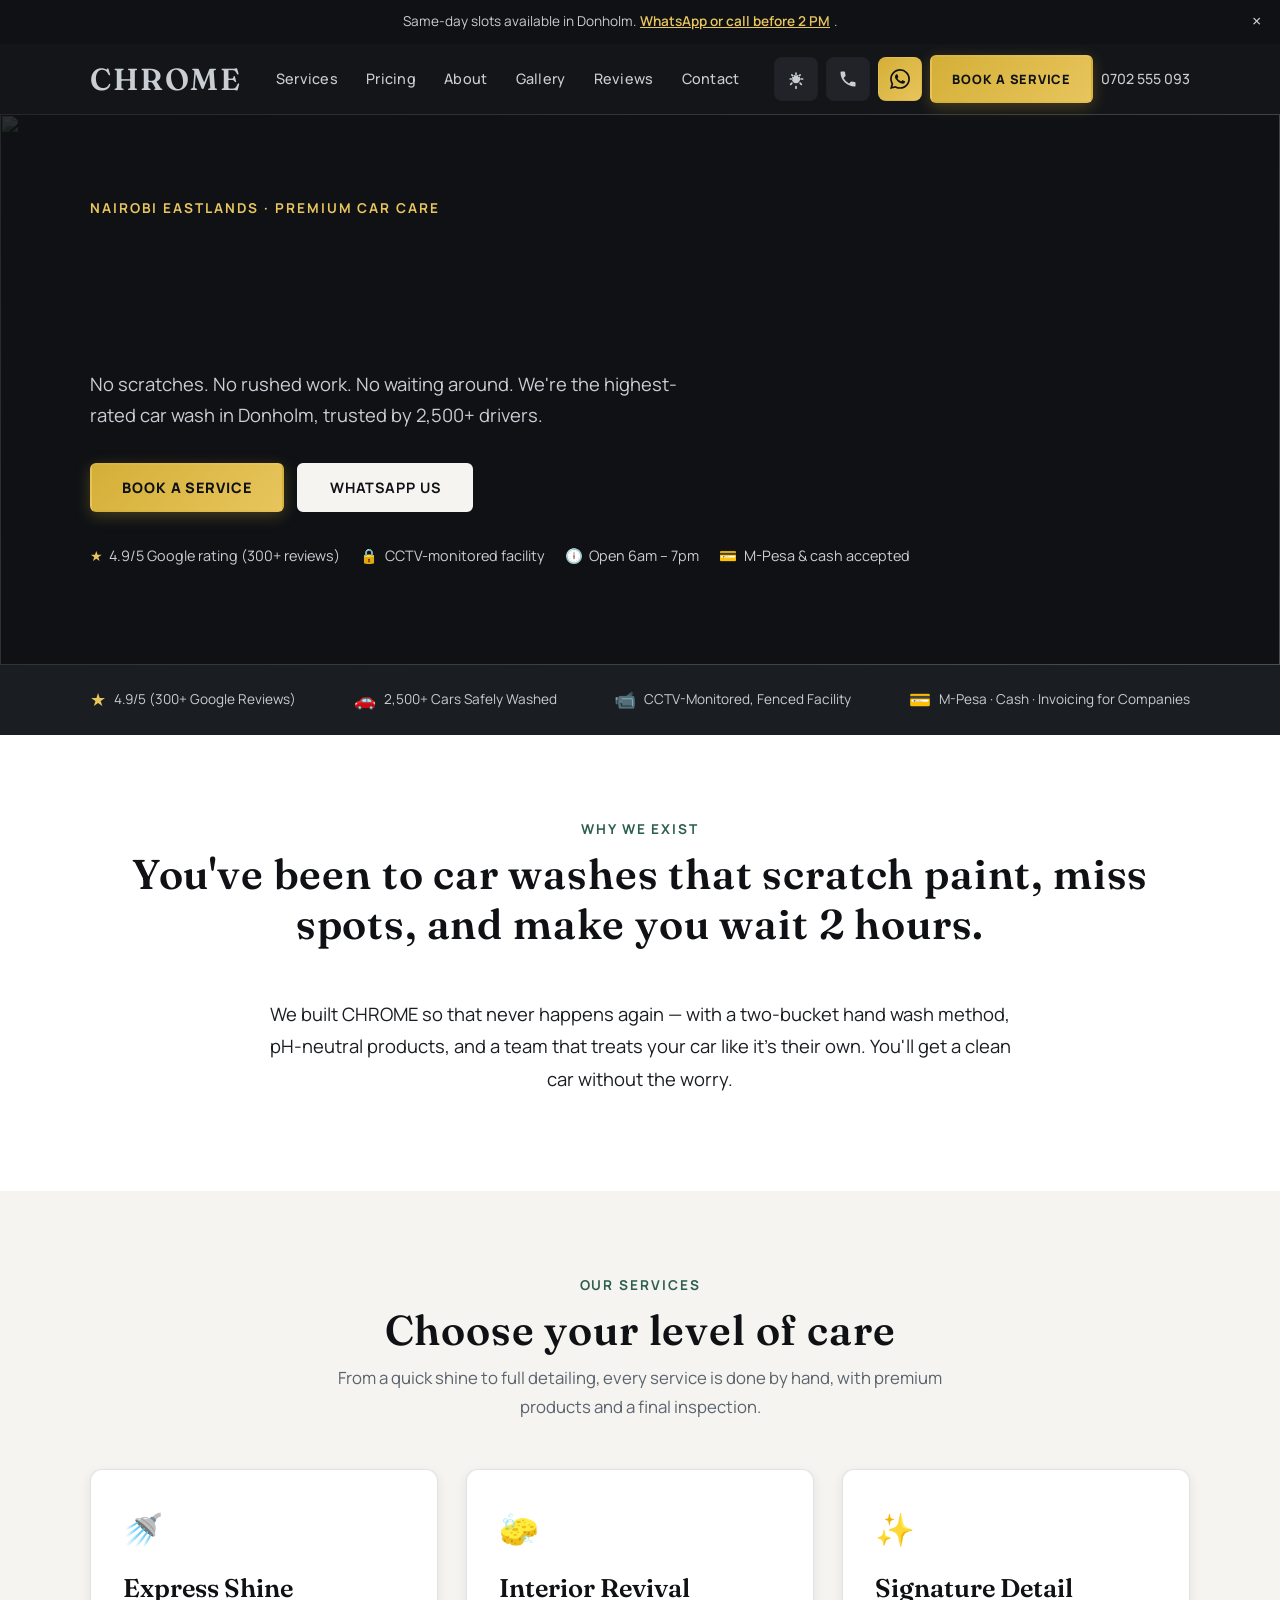
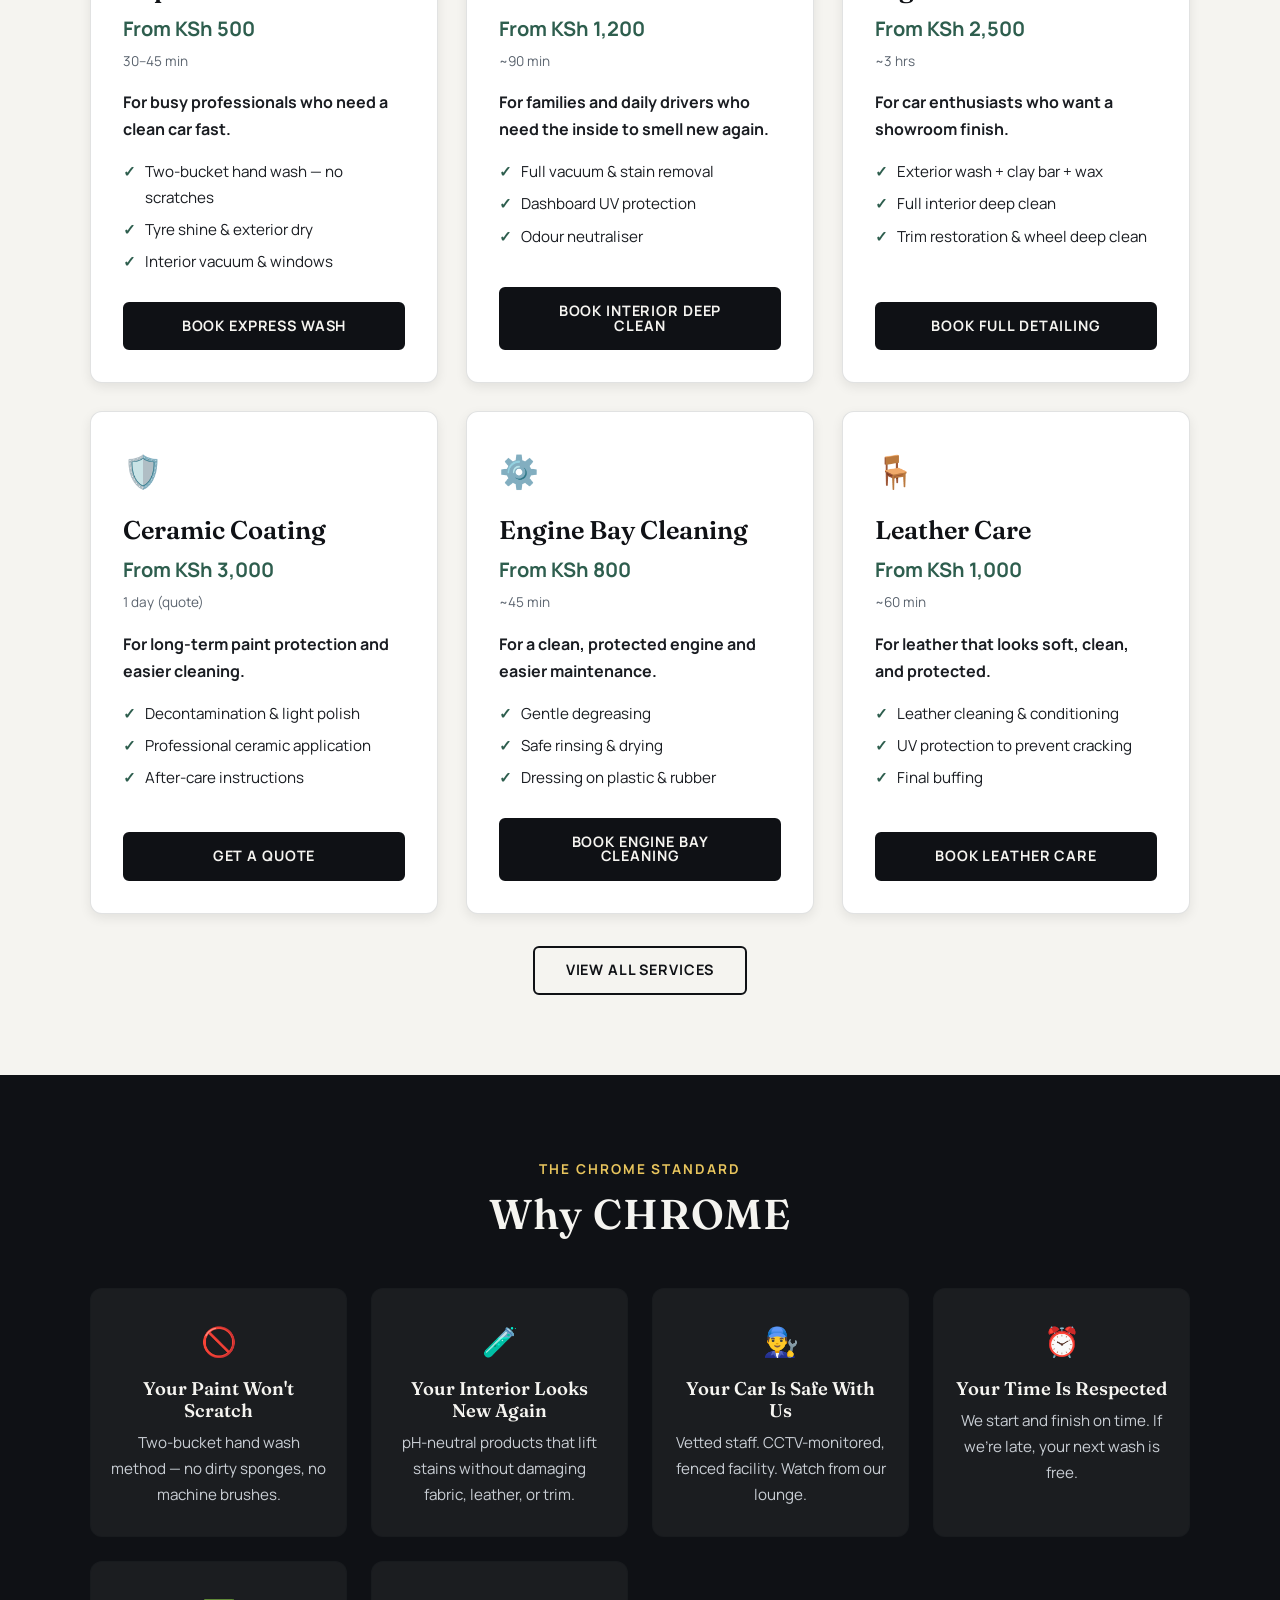
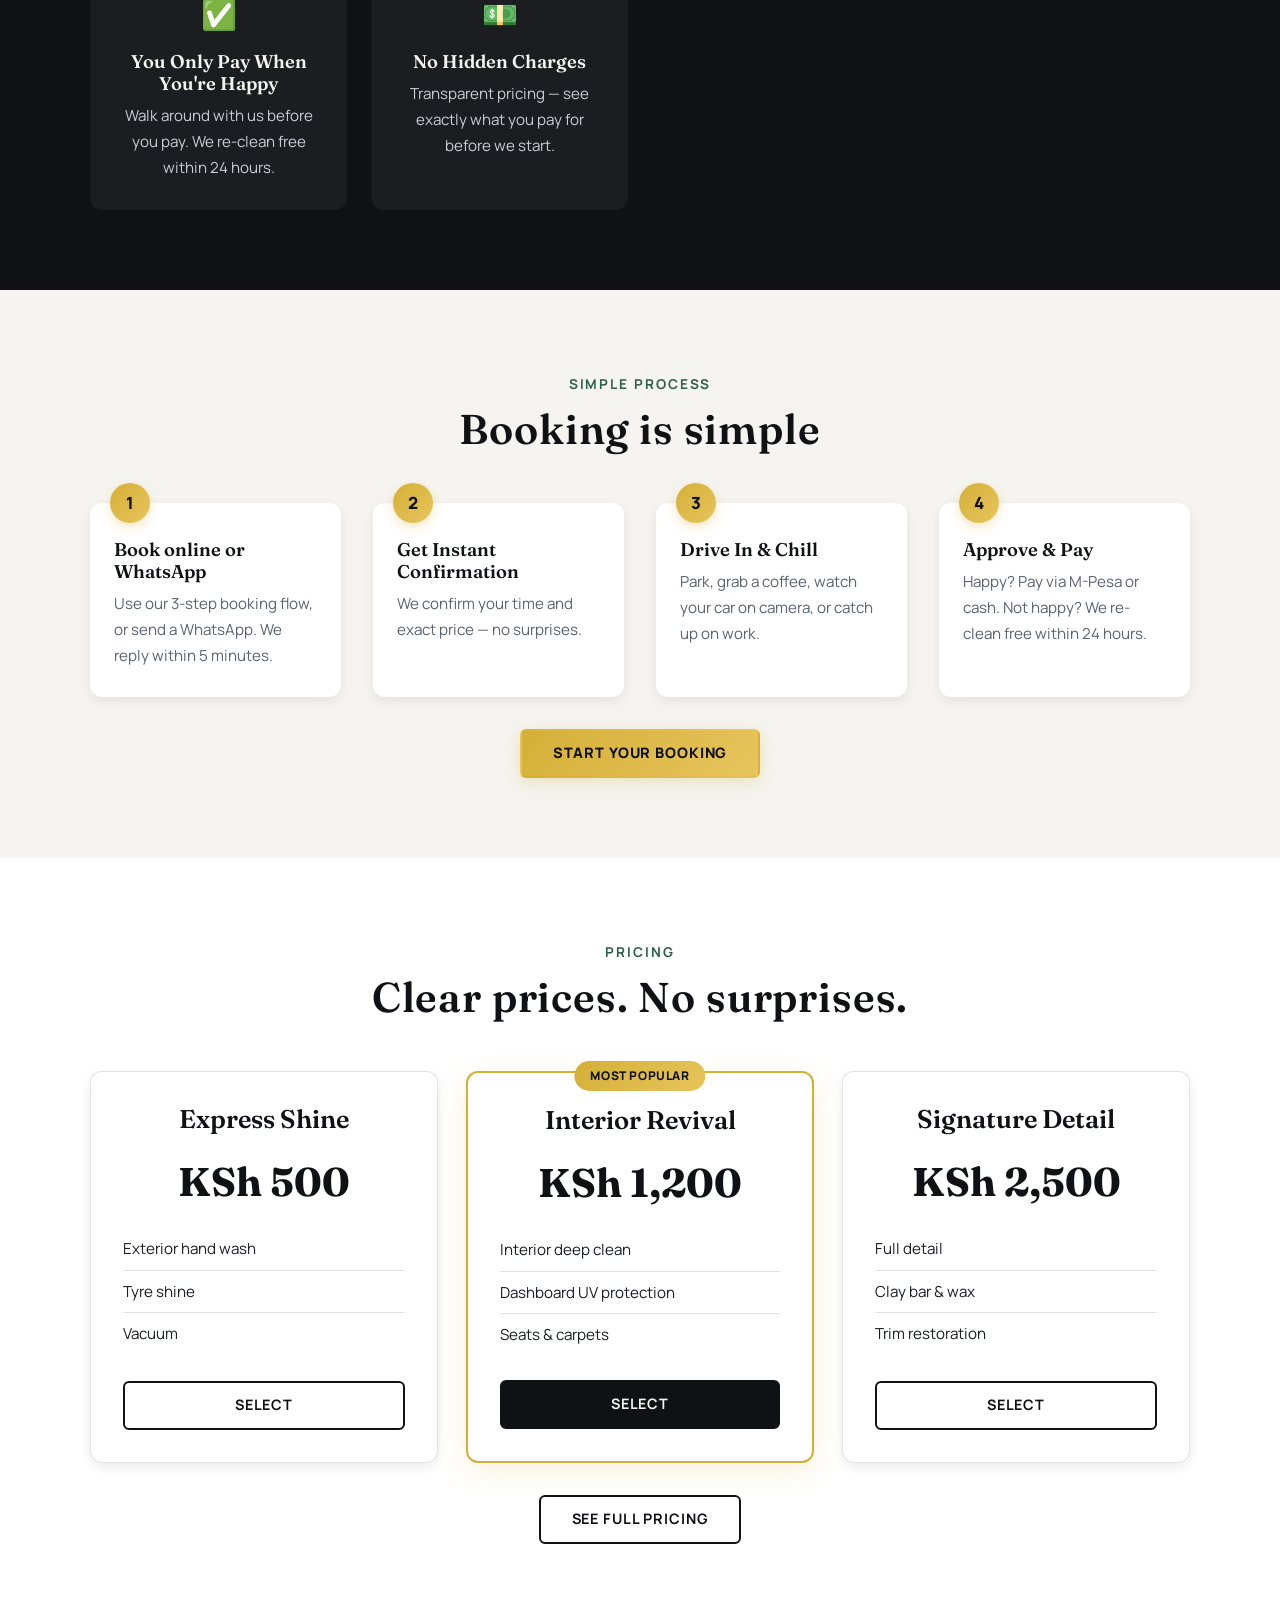
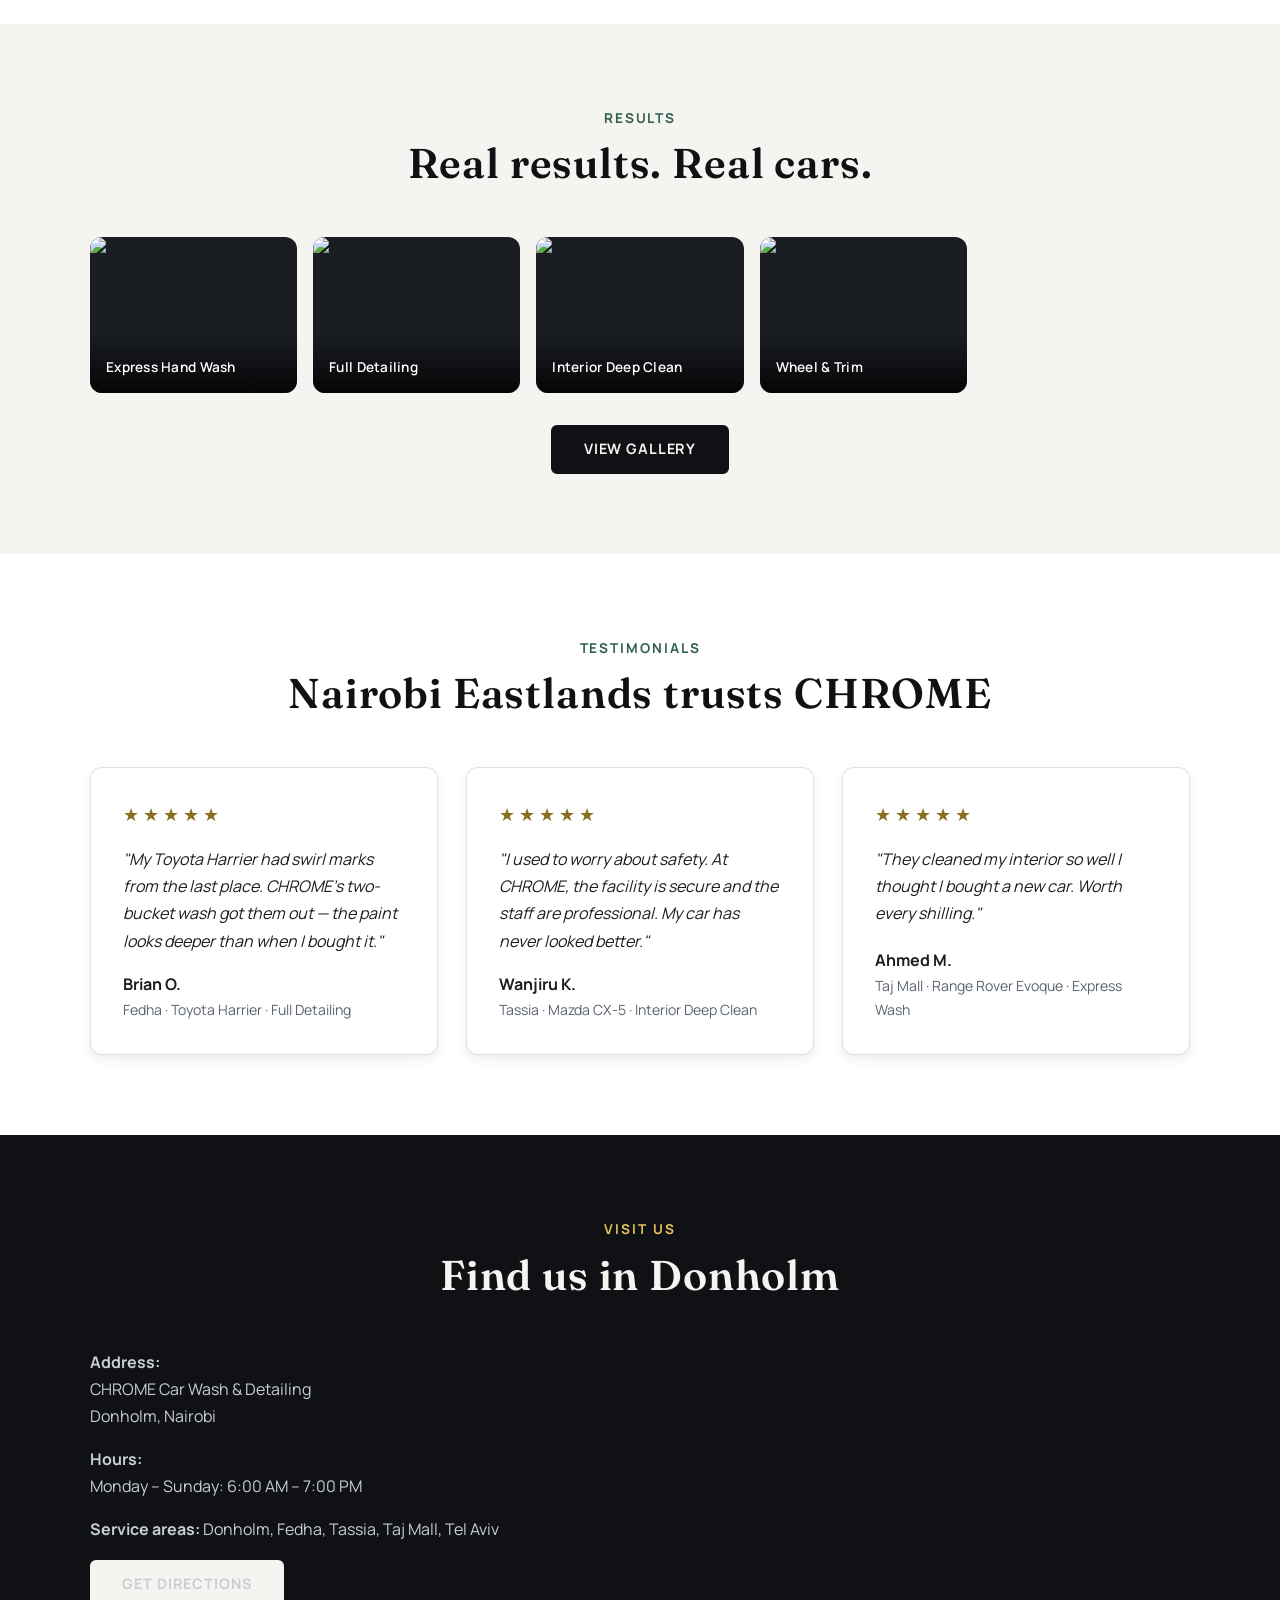
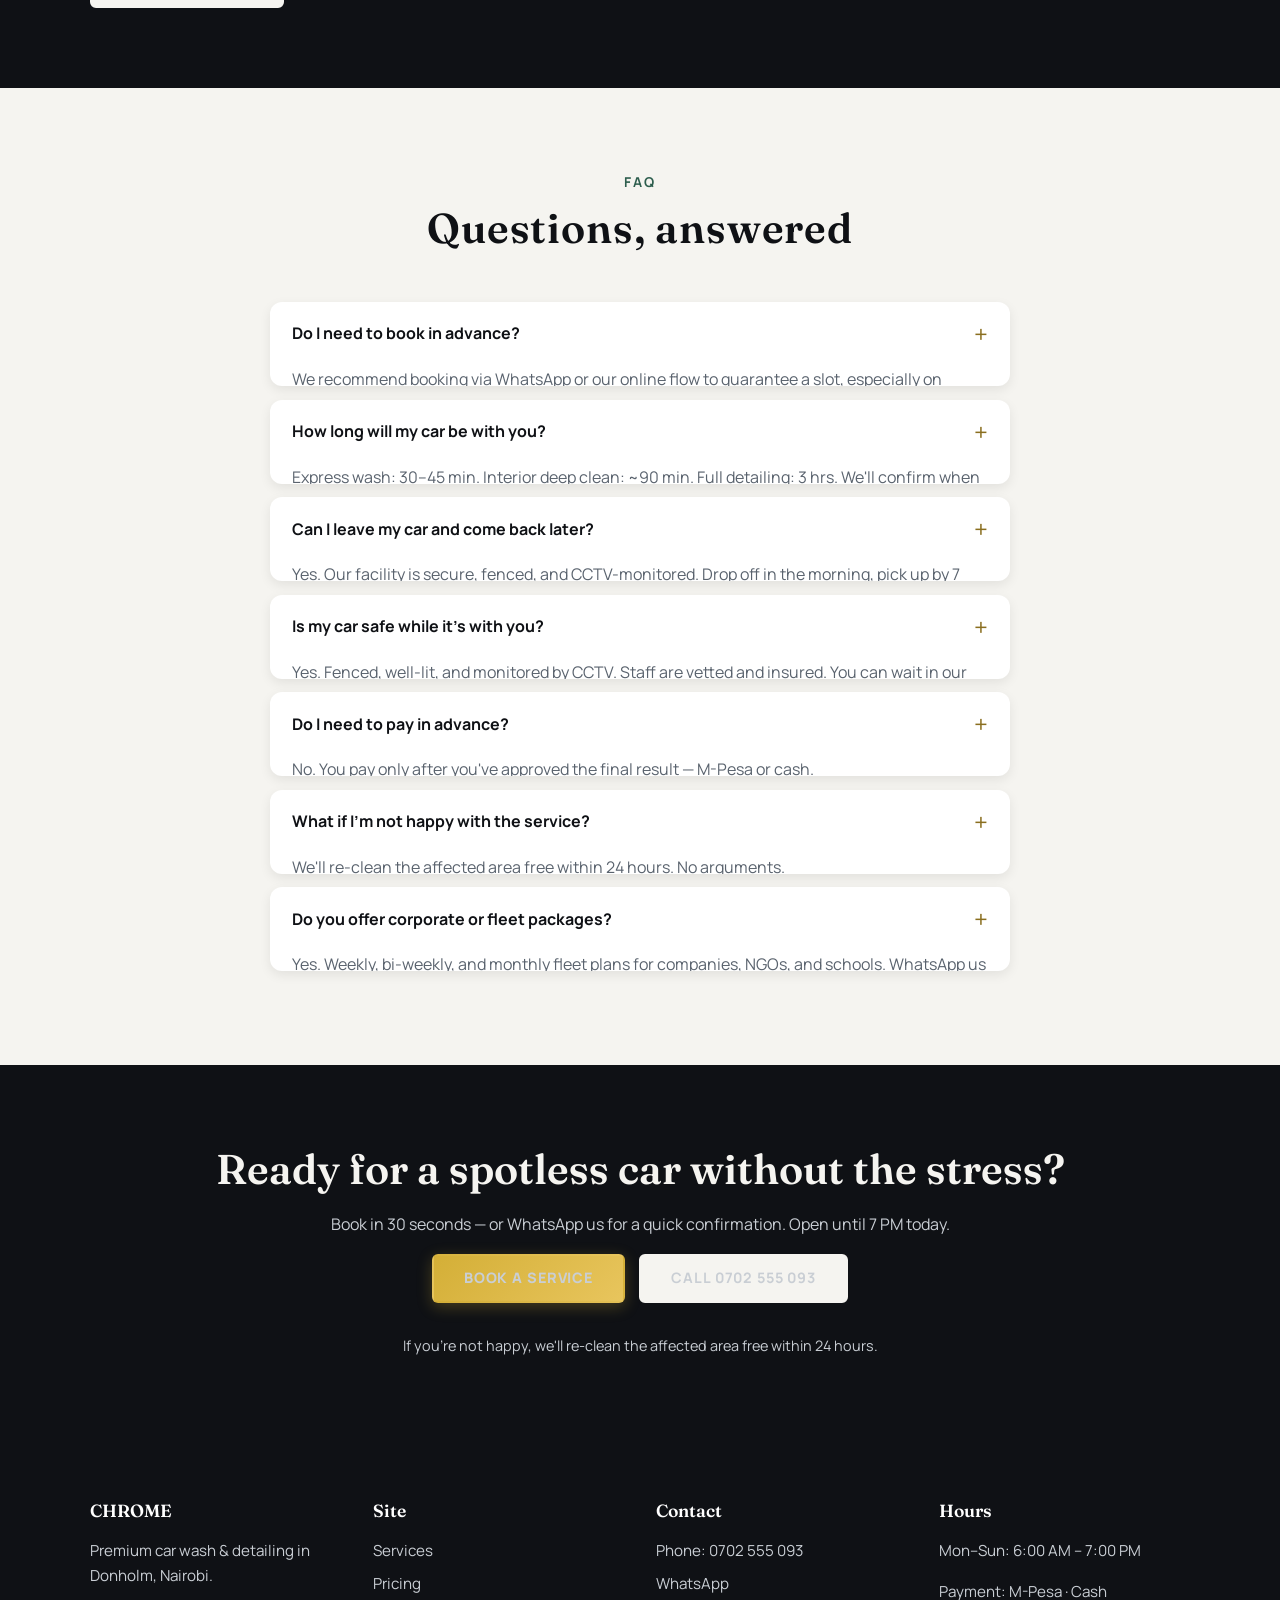
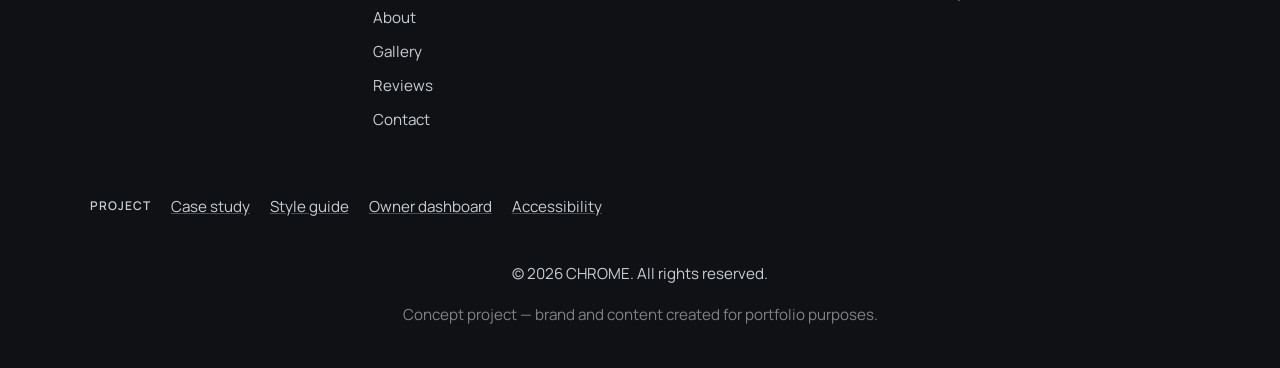
==== commit 47462b02: "Add files via upload" ====
--- a/index.html
+++ b/index.html
@@ -7,7 +7,6 @@
   <meta name="description" content="CHROME is Nairobi Eastlands' premium car wash and detailing studio in Donholm. Hand washing, interior deep clean, ceramic coating. Book via WhatsApp or call 0702 555 093.">
   <meta name="theme-color" content="#0F1115">
 
-  <!-- Open Graph -->
   <meta property="og:type" content="website">
   <meta property="og:site_name" content="CHROME Car Wash & Detailing">
   <meta property="og:locale" content="en_KE">
@@ -18,25 +17,40 @@
   <meta property="og:image:height" content="630">
   <meta property="og:url" content="https://chrome-carwash.example/index.html">
 
-  <!-- Twitter -->
   <meta name="twitter:card" content="summary_large_image">
   <meta name="twitter:title" content="CHROME — Premium Car Wash & Detailing in Donholm">
   <meta name="twitter:description" content="Nairobi Eastlands' premium car wash. Book via WhatsApp 0702 555 093.">
   <meta name="twitter:image" content="https://images.unsplash.com/photo-1607860108855-64acf2078ed9?auto=format&fit=crop&w=1200&h=630&q=75">
 
-  <!-- Canonical & PWA -->
   <link rel="canonical" href="https://chrome-carwash.example/index.html">
   <link rel="manifest" href="manifest.webmanifest">
   <link rel="apple-touch-icon" href="apple-touch-icon.png">
   <link rel="icon" href="data:image/svg+xml,%3Csvg xmlns='http://www.w3.org/2000/svg' viewBox='0 0 32 32'%3E%3Crect width='32' height='32' rx='6' fill='%230F1115'/%3E%3Ctext x='16' y='23' font-family='Georgia,serif' font-size='20' font-weight='600' text-anchor='middle' fill='%23D4AF37'%3EC%3C/text%3E%3C/svg%3E">
 
-  <!-- Preconnects -->
+  <script>
+    (function () {
+      try {
+        var t = localStorage.getItem('chrome-theme');
+        if (!t) t = window.matchMedia('(prefers-color-scheme: light)').matches ? 'light' : 'dark';
+        if (t === 'light') document.documentElement.setAttribute('data-theme', 'light');
+        var m = document.querySelector('meta[name="theme-color"]');
+        if (m) m.content = t === 'light' ? '#F5F4F0' : '#0F1115';
+      } catch (e) {}
+    })();
+  </script>
+
   <link rel="preconnect" href="https://fonts.googleapis.com">
   <link rel="preconnect" href="https://fonts.gstatic.com" crossorigin>
   <link rel="preconnect" href="https://images.unsplash.com">
   <link rel="preconnect" href="https://wa.me">
-  <link href="https://fonts.googleapis.com/css2?family=Fraunces:opsz,wght@9..144,500;9..144,600&family=Manrope:wght@400;500;600;700;800&display=swap" rel="stylesheet">
-  <link rel="preload" as="image" href="https://images.unsplash.com/photo-1607860108855-64acf2078ed9?auto=format&fit=crop&w=1200&q=75" fetchpriority="high">
+  <link rel="stylesheet" href="https://fonts.googleapis.com/css2?family=Fraunces:opsz,wght@9..144,500;9..144,600&family=Manrope:wght@400;500;600;700;800&display=swap" media="print" onload="this.media='all'">
+  <noscript><link rel="stylesheet" href="https://fonts.googleapis.com/css2?family=Fraunces:opsz,wght@9..144,500;9..144,600&family=Manrope:wght@400;500;600;700;800&display=swap"></noscript>
+
+  <link rel="preload" as="image"
+    imagesrcset="https://images.unsplash.com/photo-1607860108855-64acf2078ed9?auto=format&fit=crop&w=640&q=70 640w,
+                 https://images.unsplash.com/photo-1607860108855-64acf2078ed9?auto=format&fit=crop&w=1200&q=75 1200w,
+                 https://images.unsplash.com/photo-1607860108855-64acf2078ed9?auto=format&fit=crop&w=1800&q=75 1800w"
+    imagesizes="100vw" fetchpriority="high">
   <link rel="stylesheet" href="style.css">
 
   <script type="application/ld+json">
@@ -48,17 +62,11 @@
     "url": "https://chrome-carwash.example/",
     "image": "https://images.unsplash.com/photo-1607860108855-64acf2078ed9?auto=format&fit=crop&w=1200&h=630&q=75",
     "telephone": "+254702555093",
-    "address": {
-      "@type": "PostalAddress",
-      "addressLocality": "Donholm",
-      "addressRegion": "Nairobi",
-      "addressCountry": "KE"
-    },
+    "address": { "@type": "PostalAddress", "addressLocality": "Donholm", "addressRegion": "Nairobi", "addressCountry": "KE" },
     "openingHoursSpecification": [{
       "@type": "OpeningHoursSpecification",
       "dayOfWeek": ["Monday","Tuesday","Wednesday","Thursday","Friday","Saturday","Sunday"],
-      "opens": "06:00",
-      "closes": "19:00"
+      "opens": "06:00", "closes": "19:00"
     }],
     "aggregateRating": { "@type": "AggregateRating", "ratingValue": "4.9", "reviewCount": "300" },
     "priceRange": "KSh 500 - KSh 3,000"
@@ -78,7 +86,6 @@
   <header class="header">
     <nav class="nav container" aria-label="Main navigation">
       <a href="index.html" class="logo" aria-label="CHROME — Home">CHROME</a>
-
       <ul class="nav-menu" id="nav-menu">
         <li><a href="services.html">Services</a></li>
         <li><a href="pricing.html">Pricing</a></li>
@@ -89,7 +96,6 @@
         <li class="nav-menu-cta"><a href="book.html" class="btn btn-whatsapp">Book a service</a></li>
         <li class="nav-menu-cta"><a href="tel:+254702555093" class="phone-link">Call 0702 555 093</a></li>
       </ul>
-
       <div class="nav-actions">
         <button class="nav-icon-btn theme-toggle" type="button" aria-label="Toggle theme" aria-pressed="false">
           <svg class="icon-moon" viewBox="0 0 24 24" aria-hidden="true"><path d="M21.64 13a1 1 0 0 0-1.05-.14 8 8 0 0 1-3.37.73 8.15 8.15 0 0 1-8.14-8.1 8.59 8.59 0 0 1 .25-2A1 1 0 0 0 8 2.36 10.14 10.14 0 1 0 22 14.05a1 1 0 0 0-.36-1.05z"/></svg>
@@ -103,7 +109,7 @@
         </a>
         <a href="book.html" class="btn btn-whatsapp nav-cta-desktop">Book a service</a>
         <a href="tel:+254702555093" class="nav-phone-desktop">0702 555 093</a>
-        <button class="hamburger" type="button" aria-label="Toggle menu" aria-expanded="false" aria-controls="nav-menu">
+        <button class="hamburger" type="button" aria-label="Open menu" aria-expanded="false" aria-controls="nav-menu">
           <span></span><span></span><span></span>
         </button>
       </div>
@@ -112,7 +118,7 @@
 
   <main id="main">
 
-    <!-- ========== Hero ========== -->
+    <!-- Hero -->
     <section class="hero">
       <img class="hero-bg" alt=""
         src="https://images.unsplash.com/photo-1607860108855-64acf2078ed9?auto=format&fit=crop&w=1200&q=75"
@@ -132,15 +138,15 @@
         </div>
 
         <ul class="hero-trust">
-          <li><i aria-hidden="true">★</i> 4.9/5 Google rating (300+ reviews)</li>
-          <li><i aria-hidden="true">🔒</i> CCTV-monitored facility</li>
-          <li><i aria-hidden="true">🕕</i> Open 6am – 7pm</li>
-          <li><i aria-hidden="true">💳</i> M-Pesa &amp; cash accepted</li>
+          <li><span aria-hidden="true">★</span> 4.9/5 Google rating (300+ reviews)</li>
+          <li><span aria-hidden="true">🔒</span> CCTV-monitored facility</li>
+          <li><span aria-hidden="true">🕕</span> Open 6am – 7pm</li>
+          <li><span aria-hidden="true">💳</span> M-Pesa &amp; cash accepted</li>
         </ul>
       </div>
     </section>
 
-    <!-- ========== Social proof ========== -->
+    <!-- Social proof -->
     <section class="social-proof" aria-label="Trust signals">
       <div class="container">
         <div class="social-proof-item"><span class="icon" aria-hidden="true">★</span> 4.9/5 (300+ Google Reviews)</div>
@@ -150,7 +156,7 @@
       </div>
     </section>
 
-    <!-- ========== Problem ========== -->
+    <!-- Problem -->
     <section class="section problem" aria-labelledby="problem-heading">
       <div class="container">
         <div class="section-title">
@@ -161,7 +167,7 @@
       </div>
     </section>
 
-    <!-- ========== Services ========== -->
+    <!-- Services -->
     <section class="section section-light" aria-labelledby="services-heading">
       <div class="container">
         <div class="section-title">
@@ -262,7 +268,7 @@
       </div>
     </section>
 
-    <!-- ========== Why CHROME ========== -->
+    <!-- Why CHROME -->
     <section class="section section-dark" aria-labelledby="why-heading">
       <div class="container">
         <div class="section-title">
@@ -304,7 +310,7 @@
       </div>
     </section>
 
-    <!-- ========== How it works ========== -->
+    <!-- How it works -->
     <section class="section section-light" aria-labelledby="how-heading">
       <div class="container">
         <div class="section-title">
@@ -335,7 +341,7 @@
       </div>
     </section>
 
-    <!-- ========== Pricing snapshot ========== -->
+    <!-- Pricing snapshot -->
     <section class="section" aria-labelledby="pricing-heading">
       <div class="container">
         <div class="section-title">
@@ -381,7 +387,7 @@
       </div>
     </section>
 
-    <!-- ========== Gallery preview ========== -->
+    <!-- Gallery preview -->
     <section class="section section-light" aria-labelledby="gallery-heading">
       <div class="container">
         <div class="section-title">
@@ -428,7 +434,7 @@
       </div>
     </section>
 
-    <!-- ========== Testimonials ========== -->
+    <!-- Testimonials -->
     <section class="section" aria-labelledby="testimonials-heading">
       <div class="container">
         <div class="section-title">
@@ -458,7 +464,7 @@
       </div>
     </section>
 
-    <!-- ========== Location ========== -->
+    <!-- Location -->
     <section class="section section-dark" aria-labelledby="location-heading">
       <div class="container">
         <div class="section-title">
@@ -479,7 +485,7 @@
       </div>
     </section>
 
-    <!-- ========== FAQ ========== -->
+    <!-- FAQ -->
     <section class="section section-light" aria-labelledby="faq-heading">
       <div class="container">
         <div class="section-title">
@@ -519,7 +525,7 @@
       </div>
     </section>
 
-    <!-- ========== Final CTA ========== -->
+    <!-- Final CTA -->
     <section class="section section-dark" aria-labelledby="final-cta-heading">
       <div class="container text-center">
         <h2 id="final-cta-heading">Ready for a spotless car without the stress?</h2>
--- a/style.css
+++ b/style.css
@@ -1,56 +1,13 @@
 /* =========================================================
-   CHROME — Design System v4.0
-   ---------------------------------------------------------
-   A single-file CSS architecture for the CHROME car wash
-   marketing site. No preprocessor. No build step.
-
-   Structure:
-     1.  Tokens (design system)
-     2.  Fonts (self-hosted — opt-in)
-     3.  Reset & Base
-     4.  Focus
-     5.  Typography
-     6.  Buttons
-     7.  Announcement Bar
-     8.  Header & Navigation
-     9.  Hero
-    10.  Social Proof
-    11.  Sections (generic)
-    12.  Services / Cards / Features / Steps
-    13.  Pricing
-    14.  Tables
-    15.  Service Detail
-    16.  Add-ons & Fleet
-    17.  Gallery
-    18.  Before / After
-    19.  Lightbox
-    20.  Testimonials
-    21.  FAQ
-    22.  Contact & Forms
-    23.  Footer
-    24.  Floating Buttons
-    25.  PWA Prompt
-    26.  Scroll Reveal
-    27.  Utilities
-    28.  Booking Flow
-    29.  Style Guide Page
-    30.  Case Study Page
-    31.  Accessibility Page
-    32.  Dashboard Page
-    33.  Offline Page
-    34.  Web Components
-    35.  View Transitions
-    36.  Reduced Motion
-    37.  Responsive Breakpoints
-    38.  Print
+   CHROME — Design System v4.1
+   Single-file CSS. No preprocessor. No build step.
+   v4.1 fixes: focus ring restored (H-01), muted text AA (H-05),
+   .sr-only utility (M-05), dismiss target ≥44px (M-09),
+   before/after cursor (M-06), aria-invalid styling.
    ========================================================= */
 
-
-/* =========================================================
-   1. TOKENS
-   ========================================================= */
+/* ===== 1. TOKENS ===== */
 :root {
-  /* Brand colors */
   --color-dark:            #0F1115;
   --color-surface:         #1A1D22;
   --color-silver:          #C9CED4;
@@ -60,17 +17,14 @@
   --color-whatsapp-light:  #E8C55D;
   --color-whatsapp-dark:   #8A6E1F;
 
-  /* Text */
   --color-text-light:      #F5F4F0;
   --color-text-dark:       #1A1D22;
-  --color-text-muted:      #6B7480;
+  --color-text-muted:      #5A636E;   /* v4.1: darkened for AA on ivory */
   --color-border:          rgba(201, 206, 212, 0.18);
 
-  /* Theme canvas (overridden per theme) */
   --color-canvas:          var(--color-ivory);
   --color-canvas-text:     var(--color-text-dark);
 
-  /* Semantic */
   --color-error:           #B00020;
   --color-success-bg:      #E5F5EC;
   --color-success-text:    #1F5C3C;
@@ -79,99 +33,63 @@
   --color-error-text:      #8A1E1E;
   --color-error-border:    #F2C0C0;
 
-  /* Typography */
   --font-heading: 'Fraunces', Georgia, 'Times New Roman', serif;
   --font-body:    'Manrope', -apple-system, BlinkMacSystemFont, 'Segoe UI', Roboto, sans-serif;
   --font-mono:    'SFMono-Regular', Consolas, 'Liberation Mono', Menlo, monospace;
 
-  /* Shadows */
   --shadow-sm:    0 4px 12px rgba(0, 0, 0, 0.08);
   --shadow-md:    0 8px 24px rgba(0, 0, 0, 0.12);
   --shadow-lg:    0 20px 50px rgba(0, 0, 0, 0.18);
   --shadow-gold:  0 4px 15px rgba(212, 175, 55, 0.28);
 
-  /* Cards */
   --card-radius:        12px;
   --card-padding:       2rem;
   --card-shadow:        var(--shadow-sm);
   --card-shadow-hover:  var(--shadow-md);
 
-  /* Motion */
   --transition: all 0.25s ease;
-
-  /* Safe areas */
   --safe-bottom: env(safe-area-inset-bottom, 0px);
   --safe-top:    env(safe-area-inset-top, 0px);
 }
 
-/* Light theme overrides */
 [data-theme="light"] {
   --color-canvas:      #FFFFFF;
   --color-canvas-text: var(--color-text-dark);
   --color-border:      rgba(15, 17, 21, 0.12);
 }
 
-
-/* =========================================================
-   2. FONTS (self-hosted — opt-in)
-   ---------------------------------------------------------
-   Drop WOFF2 files into /fonts/ and uncomment the block.
-   Then remove the Google Fonts <link> and <preconnect> tags
-   from every HTML file's <head>, and add:
-     <link rel="preload" as="font" type="font/woff2"
-           href="/fonts/fraunces-600.woff2" crossorigin>
-     <link rel="preload" as="font" type="font/woff2"
-           href="/fonts/manrope-400.woff2" crossorigin>
-   ========================================================= */
+/* ===== 2. FONTS =====
+   Fonts are loaded non-blocking via Google Fonts in each HTML <head>.
+   To self-host instead: drop WOFF2 files into /fonts/, uncomment the
+   @font-face block below, and remove the Google Fonts <link> from HTML.
+*/
 /*
 @font-face {
   font-family: 'Fraunces';
-  src: url('/fonts/fraunces-600.woff2') format('woff2');
-  font-weight: 600;
-  font-style: normal;
-  font-display: swap;
-  font-optical-sizing: auto;
+  src: url('fonts/fraunces-600.woff2') format('woff2');
+  font-weight: 600; font-style: normal; font-display: swap;
 }
 @font-face {
   font-family: 'Manrope';
-  src: url('/fonts/manrope-400.woff2') format('woff2');
-  font-weight: 400;
-  font-style: normal;
-  font-display: swap;
+  src: url('fonts/manrope-400.woff2') format('woff2');
+  font-weight: 400; font-style: normal; font-display: swap;
 }
 @font-face {
   font-family: 'Manrope';
-  src: url('/fonts/manrope-700.woff2') format('woff2');
-  font-weight: 700;
-  font-style: normal;
-  font-display: swap;
+  src: url('fonts/manrope-700.woff2') format('woff2');
+  font-weight: 700; font-style: normal; font-display: swap;
 }
 @font-face {
   font-family: 'Manrope';
-  src: url('/fonts/manrope-800.woff2') format('woff2');
-  font-weight: 800;
-  font-style: normal;
-  font-display: swap;
+  src: url('fonts/manrope-800.woff2') format('woff2');
+  font-weight: 800; font-style: normal; font-display: swap;
 }
 */
 
-
-/* =========================================================
-   3. RESET & BASE
-   ========================================================= */
-*,
-*::before,
-*::after {
-  margin: 0;
-  padding: 0;
-  box-sizing: border-box;
-}
-
-html {
-  scroll-behavior: smooth;
-  -webkit-text-size-adjust: 100%;
-  text-size-adjust: 100%;
-}
+/* ===== 3. RESET & BASE ===== */
+*, *::before, *::after { margin: 0; padding: 0; box-sizing: border-box; }
+
+html { scroll-behavior: smooth; -webkit-text-size-adjust: 100%; text-size-adjust: 100%; }
 
 body {
   font-family: var(--font-body);
@@ -185,64 +103,29 @@
   padding-bottom: 88px;
 }
 
-img {
-  max-width: 100%;
-  height: auto;
-  display: block;
-}
-
-a {
-  color: inherit;
-  text-decoration: none;
-  transition: var(--transition);
-}
-
-ul {
-  list-style: none;
-}
-
-button {
-  font: inherit;
-}
-
-iframe {
-  border: 0;
-}
+img { max-width: 100%; height: auto; display: block; }
+a { color: inherit; text-decoration: none; transition: var(--transition); }
+ul { list-style: none; }
+button { font: inherit; }
+iframe { border: 0; }
 
 .skip-link {
-  position: absolute;
-  top: -100px;
-  left: 12px;
-  background: var(--color-dark);
-  color: #fff;
-  padding: 0.75rem 1.25rem;
-  border-radius: 6px;
-  z-index: 2000;
-  font-weight: 600;
-  transition: top 0.2s ease;
-}
-.skip-link:focus {
-  top: 12px;
-}
-
-.container {
-  width: 100%;
-  max-width: 1140px;
-  margin: 0 auto;
-  padding: 0 20px;
-}
-
-
-/* =========================================================
-   4. FOCUS
-   ========================================================= */
+  position: absolute; top: -100px; left: 12px;
+  background: var(--color-dark); color: #fff;
+  padding: 0.75rem 1.25rem; border-radius: 6px;
+  z-index: 2000; font-weight: 600; transition: top 0.2s ease;
+}
+.skip-link:focus { top: 12px; }
+
+.container { width: 100%; max-width: 1140px; margin: 0 auto; padding: 0 20px; }
+
+/* ===== 4. FOCUS ===== */
 :focus-visible {
   outline: 3px solid var(--color-whatsapp);
   outline-offset: 2px;
   border-radius: 4px;
   box-shadow: 0 0 0 2px rgba(15, 17, 21, 0.85);
 }
-
 .btn-whatsapp:focus-visible,
 .nav-icon-btn-wa:focus-visible,
 .pwa-prompt .pwa-install-btn:focus-visible,
@@ -252,512 +135,204 @@
   box-shadow: 0 0 0 2px #0F1115;
 }
 
-
-/* =========================================================
-   5. TYPOGRAPHY
-   ========================================================= */
+/* ===== 5. TYPOGRAPHY ===== */
 h1, h2, h3, h4 {
   font-family: var(--font-heading);
   font-weight: 600;
   line-height: 1.2;
   color: var(--color-dark);
 }
-h1 { font-size: 3.5rem;  margin-bottom: 1.2rem; }
-h2 { font-size: 2.6rem;  margin-bottom: 1rem;   }
-h3 { font-size: 1.6rem;  margin-bottom: 0.8rem; }
+h1 { font-size: 3.5rem; margin-bottom: 1.2rem; }
+h2 { font-size: 2.6rem; margin-bottom: 1rem; }
+h3 { font-size: 1.6rem; margin-bottom: 0.8rem; }
 p  { margin-bottom: 1rem; }
 
-.section-title {
-  text-align: center;
-  margin-bottom: 3rem;
-}
-.section-title h2 {
-  font-size: 2.6rem;
-  margin-bottom: 0.5rem;
-  letter-spacing: 0.02em;
-}
+.section-title { text-align: center; margin-bottom: 3rem; }
+.section-title h2 { font-size: 2.6rem; margin-bottom: 0.5rem; letter-spacing: 0.02em; }
 .section-title p {
-  color: var(--color-text-muted);
-  font-size: 1.05rem;
-  max-width: 620px;
-  margin-inline: auto;
-}
-
-.lead {
-  font-size: 1.15rem;
-  line-height: 1.75;
-  color: var(--color-text-dark);
-}
+  color: var(--color-text-muted); font-size: 1.05rem;
+  max-width: 620px; margin-inline: auto;
+}
+
+.lead { font-size: 1.15rem; line-height: 1.75; color: var(--color-text-dark); }
 
 .eyebrow {
-  display: inline-block;
-  font-size: 0.85rem;
-  font-weight: 700;
-  text-transform: uppercase;
-  letter-spacing: 0.14em;
-  color: var(--color-trust);
-  margin-bottom: 0.6rem;
-}
-.section-dark .eyebrow,
-.hero .eyebrow {
-  color: var(--color-whatsapp-light);
-}
-
-
-/* =========================================================
-   6. BUTTONS
-   ========================================================= */
+  display: inline-block; font-size: 0.85rem; font-weight: 700;
+  text-transform: uppercase; letter-spacing: 0.14em;
+  color: var(--color-trust); margin-bottom: 0.6rem;
+}
+.section-dark .eyebrow, .hero .eyebrow { color: var(--color-whatsapp-light); }
+
+/* ===== 6. BUTTONS ===== */
 .btn {
-  display: inline-flex;
-  align-items: center;
-  justify-content: center;
-  gap: 0.5rem;
-  font-family: var(--font-body);
-  font-size: 0.9rem;
-  font-weight: 700;
-  text-transform: uppercase;
-  letter-spacing: 0.06em;
-  padding: 0.95rem 1.9rem;
-  border-radius: 6px;
-  cursor: pointer;
+  display: inline-flex; align-items: center; justify-content: center; gap: 0.5rem;
+  font-family: var(--font-body); font-size: 0.9rem; font-weight: 700;
+  text-transform: uppercase; letter-spacing: 0.06em;
+  padding: 0.95rem 1.9rem; border-radius: 6px; cursor: pointer;
   transition: transform 0.15s ease, background 0.25s ease, box-shadow 0.25s ease, color 0.25s ease;
-  border: 2px solid transparent;
-  text-align: center;
-  line-height: 1;
-  min-height: 48px;
-  position: relative;
-  overflow: hidden;
-}
-.btn:active {
-  transform: scale(0.97);
-}
+  border: 2px solid transparent; text-align: center; line-height: 1;
+  min-height: 48px; position: relative; overflow: hidden;
+}
+.btn:active { transform: scale(0.97); }
 .btn::before {
-  content: '';
-  position: absolute;
-  top: 0;
-  left: -100%;
-  width: 50%;
-  height: 100%;
-  background: linear-gradient(90deg, transparent, rgba(255, 255, 255, 0.25), transparent);
-  transition: left 0.6s ease;
-  z-index: 1;
-  pointer-events: none;
-}
-.btn:hover::before {
-  left: 150%;
-}
-.btn > * {
-  position: relative;
-  z-index: 2;
-}
-
-.btn-primary {
-  background-color: var(--color-dark);
-  color: var(--color-text-light);
-  border-color: var(--color-dark);
-}
-.btn-primary:hover {
-  background-color: var(--color-surface);
-  border-color: var(--color-surface);
-  box-shadow: 0 4px 20px rgba(15, 17, 21, 0.3);
-  transform: translateY(-2px);
-}
-
-.btn-outline {
-  background-color: transparent;
-  color: var(--color-dark);
-  border-color: var(--color-dark);
-}
-.btn-outline:hover {
-  background-color: var(--color-dark);
-  color: var(--color-text-light);
-  transform: translateY(-2px);
-}
+  content: ''; position: absolute; top: 0; left: -100%; width: 50%; height: 100%;
+  background: linear-gradient(90deg, transparent, rgba(255,255,255,0.25), transparent);
+  transition: left 0.6s ease; z-index: 1; pointer-events: none;
+}
+.btn:hover::before { left: 150%; }
+.btn > * { position: relative; z-index: 2; }
+
+.btn-primary { background-color: var(--color-dark); color: var(--color-text-light); border-color: var(--color-dark); }
+.btn-primary:hover { background-color: var(--color-surface); border-color: var(--color-surface); box-shadow: 0 4px 20px rgba(15,17,21,0.3); transform: translateY(-2px); }
+
+.btn-outline { background-color: transparent; color: var(--color-dark); border-color: var(--color-dark); }
+.btn-outline:hover { background-color: var(--color-dark); color: var(--color-text-light); transform: translateY(-2px); }
 
 .btn-whatsapp {
   background: linear-gradient(135deg, var(--color-whatsapp), var(--color-whatsapp-light));
-  color: #0F1115;
-  border-color: transparent;
-  font-weight: 800;
-  box-shadow: var(--shadow-gold);
+  color: #0F1115; border-color: transparent; font-weight: 800; box-shadow: var(--shadow-gold);
 }
 .btn-whatsapp:hover {
-  background: linear-gradient(135deg, #B8962E, #D4AF37);
-  color: #0F1115;
-  box-shadow: 0 6px 22px rgba(212, 175, 55, 0.4);
-  transform: translateY(-2px);
-}
-
-.btn-light {
-  background-color: var(--color-text-light);
-  color: var(--color-dark);
-  border-color: var(--color-text-light);
-}
-.btn-light:hover {
-  background-color: var(--color-silver);
-  border-color: var(--color-silver);
-  transform: translateY(-2px);
-}
-
-.btn-sm {
-  padding: 0.6rem 1.1rem;
-  font-size: 0.8rem;
-  min-height: 40px;
-}
-
-.btn-block {
-  width: 100%;
-}
-
-.btn-disabled {
-  opacity: 0.4;
-  pointer-events: none;
-  cursor: not-allowed;
-}
-
-
-/* =========================================================
-   7. ANNOUNCEMENT BAR
-   ========================================================= */
+  background: linear-gradient(135deg, #B8962E, #D4AF37); color: #0F1115;
+  box-shadow: 0 6px 22px rgba(212,175,55,0.4); transform: translateY(-2px);
+}
+
+.btn-light { background-color: var(--color-text-light); color: var(--color-dark); border-color: var(--color-text-light); }
+.btn-light:hover { background-color: var(--color-silver); border-color: var(--color-silver); transform: translateY(-2px); }
+
+.btn-sm { padding: 0.6rem 1.1rem; font-size: 0.8rem; min-height: 40px; }
+.btn-block { width: 100%; }
+.btn-disabled { opacity: 0.4; pointer-events: none; cursor: not-allowed; }
+
+/* ===== 7. ANNOUNCEMENT BAR ===== */
 .announcement-bar {
-  background-color: var(--color-dark);
-  color: var(--color-silver);
-  text-align: center;
-  padding: 0.6rem 3rem 0.6rem 1rem;
-  font-size: 0.85rem;
-  position: relative;
-  z-index: 1001;
-}
-.announcement-bar a {
-  color: var(--color-whatsapp-light);
-  text-decoration: underline;
-  font-weight: 600;
-}
-.announcement-bar a:hover {
-  color: #fff;
-}
-.announcement-bar.hidden {
-  display: none;
-}
+  background-color: var(--color-dark); color: var(--color-silver);
+  text-align: center; padding: 0.6rem 3.5rem 0.6rem 1rem;
+  font-size: 0.85rem; position: relative; z-index: 1001;
+  min-height: 44px; display: flex; align-items: center; justify-content: center;
+  gap: 0.25rem; flex-wrap: wrap;
+}
+.announcement-bar a { color: var(--color-whatsapp-light); text-decoration: underline; font-weight: 600; }
+.announcement-bar a:hover { color: #fff; }
+.announcement-bar.hidden { display: none; }
 
 .announcement-dismiss {
-  position: absolute;
-  right: 6px;
-  top: 50%;
-  transform: translateY(-50%);
-  background: transparent;
-  border: none;
-  color: var(--color-silver);
-  width: 36px;
-  height: 36px;
-  border-radius: 50%;
-  cursor: pointer;
-  display: inline-flex;
-  align-items: center;
-  justify-content: center;
-  font-size: 1.2rem;
-  line-height: 1;
-  transition: var(--transition);
-}
-.announcement-dismiss:hover {
-  background: rgba(255, 255, 255, 0.1);
-  color: #fff;
-}
-.announcement-dismiss:focus-visible {
-  outline: 2px solid var(--color-whatsapp);
-  outline-offset: 2px;
-  box-shadow: none;
-}
-
-
-/* =========================================================
-   8. HEADER & NAVIGATION
-   ========================================================= */
+  position: absolute; right: 2px; top: 50%; transform: translateY(-50%);
+  background: transparent; border: none; color: var(--color-silver);
+  width: 44px; height: 44px; border-radius: 50%; cursor: pointer;
+  display: inline-flex; align-items: center; justify-content: center;
+  font-size: 1.2rem; line-height: 1; transition: var(--transition);
+}
+.announcement-dismiss:hover { background: rgba(255,255,255,0.1); color: #fff; }
+.announcement-dismiss:focus-visible { outline: 2px solid var(--color-whatsapp); outline-offset: 2px; box-shadow: none; }
+
+/* ===== 8. HEADER & NAV ===== */
 .header {
   background-color: rgba(15, 17, 21, 0.98);
-  position: sticky;
-  top: 0;
-  z-index: 1000;
+  position: sticky; top: 0; z-index: 1000;
   transition: box-shadow 0.25s ease;
 }
-.header.scrolled {
-  box-shadow: 0 4px 20px rgba(0, 0, 0, 0.25);
-}
-
-.nav {
-  display: flex;
-  align-items: center;
-  justify-content: space-between;
-  height: 70px;
-  gap: 1rem;
-}
+.header.scrolled { box-shadow: 0 4px 20px rgba(0,0,0,0.25); }
+
+.nav { display: flex; align-items: center; justify-content: space-between; height: 70px; gap: 1rem; }
 
 .logo {
-  font-family: var(--font-heading);
-  font-size: 1.9rem;
-  font-weight: 600;
-  color: var(--color-silver);
-  letter-spacing: 0.05em;
-  line-height: 1;
-  flex-shrink: 0;
-}
-
-.nav-menu {
-  display: flex;
-  align-items: center;
-  gap: 1.75rem;
-}
+  font-family: var(--font-heading); font-size: 1.9rem; font-weight: 600;
+  color: var(--color-silver); letter-spacing: 0.05em; line-height: 1; flex-shrink: 0;
+}
+
+.nav-menu { display: flex; align-items: center; gap: 1.75rem; }
 .nav-menu a {
-  color: var(--color-silver);
-  font-size: 0.9rem;
-  font-weight: 500;
-  letter-spacing: 0.02em;
-  position: relative;
-  padding: 0.25rem 0;
-}
-.nav-menu a:hover {
-  color: #fff;
-}
+  color: var(--color-silver); font-size: 0.9rem; font-weight: 500;
+  letter-spacing: 0.02em; position: relative; padding: 0.25rem 0;
+}
+.nav-menu a:hover { color: #fff; }
 .nav-menu a::after {
-  content: '';
-  position: absolute;
-  bottom: -4px;
-  left: 0;
-  width: 0;
-  height: 2px;
+  content: ''; position: absolute; bottom: -4px; left: 0; width: 0; height: 2px;
   background: linear-gradient(90deg, var(--color-whatsapp), var(--color-whatsapp-light));
   transition: width 0.25s ease;
 }
-.nav-menu a:hover::after {
-  width: 100%;
-}
-.nav-menu a.active {
-  color: #fff;
-}
-.nav-menu a.active::after {
-  width: 100%;
-}
-
-.nav-actions {
-  display: flex;
-  align-items: center;
-  gap: 0.5rem;
-  flex-shrink: 0;
-}
-
-.nav-cta-desktop {
-  display: none;
-  padding: 0.7rem 1.25rem;
-  font-size: 0.8rem;
-}
-.nav-phone-desktop {
-  display: none;
-  color: var(--color-silver);
-  font-size: 0.88rem;
-  font-weight: 500;
-}
-.nav-phone-desktop:hover {
-  color: var(--color-whatsapp-light);
-}
+.nav-menu a:hover::after { width: 100%; }
+.nav-menu a.active { color: #fff; }
+.nav-menu a.active::after { width: 100%; }
+
+.nav-actions { display: flex; align-items: center; gap: 0.5rem; flex-shrink: 0; }
+
+.nav-cta-desktop { display: none; padding: 0.7rem 1.25rem; font-size: 0.8rem; }
+.nav-phone-desktop { display: none; color: var(--color-silver); font-size: 0.88rem; font-weight: 500; }
+.nav-phone-desktop:hover { color: var(--color-whatsapp-light); }
 
 .nav-icon-btn {
-  display: inline-flex;
-  align-items: center;
-  justify-content: center;
-  width: 44px;
-  height: 44px;
-  border-radius: 8px;
-  background: rgba(201, 206, 212, 0.08);
-  color: var(--color-silver);
-  border: 1px solid var(--color-border);
-  transition: var(--transition);
-}
-.nav-icon-btn:hover {
-  background: rgba(201, 206, 212, 0.16);
-  color: #fff;
-}
-.nav-icon-btn svg {
-  width: 20px;
-  height: 20px;
-  fill: currentColor;
-}
-.nav-icon-btn-wa {
-  background: linear-gradient(135deg, var(--color-whatsapp), var(--color-whatsapp-light));
-  color: #0F1115;
-  border-color: transparent;
-}
-.nav-icon-btn-wa:hover {
-  color: #0F1115;
-  filter: brightness(1.05);
-}
-
-.theme-toggle .icon-moon,
-.theme-toggle .icon-sun {
-  display: none;
-}
+  display: inline-flex; align-items: center; justify-content: center;
+  width: 44px; height: 44px; border-radius: 8px;
+  background: rgba(201,206,212,0.08); color: var(--color-silver);
+  border: 1px solid var(--color-border); transition: var(--transition);
+}
+.nav-icon-btn:hover { background: rgba(201,206,212,0.16); color: #fff; }
+.nav-icon-btn svg { width: 20px; height: 20px; fill: currentColor; }
+.nav-icon-btn-wa { background: linear-gradient(135deg, var(--color-whatsapp), var(--color-whatsapp-light)); color: #0F1115; border-color: transparent; }
+.nav-icon-btn-wa:hover { color: #0F1115; filter: brightness(1.05); }
+
+.theme-toggle .icon-moon, .theme-toggle .icon-sun { display: none; }
 [data-theme="light"] .theme-toggle .icon-sun,
-html:not([data-theme="light"]) .theme-toggle .icon-moon {
-  display: block;
-}
+html:not([data-theme="light"]) .theme-toggle .icon-moon { display: block; }
 
 .hamburger {
-  display: inline-flex;
-  flex-direction: column;
-  justify-content: center;
-  align-items: center;
-  cursor: pointer;
-  background: rgba(201, 206, 212, 0.08);
-  border: 1px solid var(--color-border);
-  border-radius: 8px;
-  padding: 0;
-  width: 44px;
-  height: 44px;
-  gap: 4px;
-}
-.hamburger span {
-  display: block;
-  width: 20px;
-  height: 2px;
-  background-color: var(--color-silver);
-  transition: var(--transition);
-  border-radius: 1px;
-}
-.hamburger.active span:nth-child(1) {
-  transform: translateY(6px) rotate(45deg);
-}
-.hamburger.active span:nth-child(2) {
-  opacity: 0;
-}
-.hamburger.active span:nth-child(3) {
-  transform: translateY(-6px) rotate(-45deg);
-}
-
-.nav-menu-cta {
-  display: none;
-}
-
-
-/* =========================================================
-   9. HERO
-   ========================================================= */
+  display: inline-flex; flex-direction: column; justify-content: center; align-items: center;
+  cursor: pointer; background: rgba(201,206,212,0.08);
+  border: 1px solid var(--color-border); border-radius: 8px;
+  padding: 0; width: 44px; height: 44px; gap: 4px;
+}
+.hamburger span { display: block; width: 20px; height: 2px; background-color: var(--color-silver); transition: var(--transition); border-radius: 1px; }
+.hamburger.active span:nth-child(1) { transform: translateY(6px) rotate(45deg); }
+.hamburger.active span:nth-child(2) { opacity: 0; }
+.hamburger.active span:nth-child(3) { transform: translateY(-6px) rotate(-45deg); }
+
+.nav-menu-cta { display: none; }
+
+/* ===== 9. HERO ===== */
 .hero {
-  position: relative;
-  padding: 5rem 0 6rem;
-  color: var(--color-text-light);
-  background-color: var(--color-dark);
-  overflow: hidden;
-  isolation: isolate;
-}
-.hero-bg {
-  position: absolute;
-  inset: 0;
-  width: 100%;
-  height: 100%;
-  object-fit: cover;
-  z-index: 0;
-}
+  position: relative; padding: 5rem 0 6rem; color: var(--color-text-light);
+  background-color: var(--color-dark); overflow: hidden; isolation: isolate;
+}
+.hero-bg { position: absolute; inset: 0; width: 100%; height: 100%; object-fit: cover; z-index: 0; }
 .hero-overlay {
-  position: absolute;
-  inset: 0;
-  background: linear-gradient(135deg, rgba(15, 17, 21, 0.88) 0%, rgba(15, 17, 21, 0.65) 100%);
+  position: absolute; inset: 0;
+  background: linear-gradient(135deg, rgba(15,17,21,0.88) 0%, rgba(15,17,21,0.65) 100%);
   z-index: 1;
 }
-.hero .container {
-  position: relative;
-  z-index: 2;
-}
+.hero .container { position: relative; z-index: 2; }
 .hero h1 {
-  color: var(--color-text-light);
-  font-size: 3rem;
-  margin-bottom: 1.5rem;
+  color: var(--color-text-light); font-size: 3rem; margin-bottom: 1.5rem;
   background: linear-gradient(135deg, #F5F4F0 0%, #C9CED4 55%, #D4AF37 100%);
-  -webkit-background-clip: text;
-  background-clip: text;
-  -webkit-text-fill-color: transparent;
-}
-.hero p {
-  color: var(--color-silver);
-  font-size: 1.15rem;
-  max-width: 620px;
-  margin-bottom: 2rem;
-}
-.hero-cta {
-  display: flex;
-  gap: 0.85rem;
-  flex-wrap: wrap;
-  margin-bottom: 2rem;
-}
+  -webkit-background-clip: text; background-clip: text; -webkit-text-fill-color: transparent;
+}
+.hero p { color: var(--color-silver); font-size: 1.15rem; max-width: 620px; margin-bottom: 2rem; }
+.hero-cta { display: flex; gap: 0.85rem; flex-wrap: wrap; margin-bottom: 2rem; }
 .hero-trust {
-  display: flex;
-  flex-wrap: wrap;
-  gap: 1.25rem;
-  color: var(--color-silver);
-  font-size: 0.9rem;
-  list-style: none;
-  padding: 0;
-  margin: 0;
-}
-.hero-trust li,
-.hero-trust > span {
-  display: inline-flex;
-  align-items: center;
-  gap: 0.4rem;
-}
-.hero-trust i {
-  font-style: normal;
-  color: var(--color-whatsapp-light);
-}
-
-.hero-split {
-  display: grid;
-  grid-template-columns: 1.2fr 0.8fr;
-  gap: 2rem;
-  align-items: center;
-}
+  display: flex; flex-wrap: wrap; gap: 1.25rem;
+  color: var(--color-silver); font-size: 0.9rem;
+  list-style: none; padding: 0; margin: 0;
+}
+.hero-trust li, .hero-trust > span { display: inline-flex; align-items: center; gap: 0.4rem; }
+.hero-trust i, .hero-trust span[aria-hidden] { font-style: normal; color: var(--color-whatsapp-light); }
+
+.hero-split { display: grid; grid-template-columns: 1.2fr 0.8fr; gap: 2rem; align-items: center; }
 .hero-card {
-  background: rgba(255, 255, 255, 0.08);
-  padding: 2rem;
-  border-radius: var(--card-radius);
-  border: 1px solid var(--color-border);
-}
-.hero-card h3 {
-  color: var(--color-text-light);
-  margin-bottom: 0.5rem;
-}
-.hero-card p {
-  color: var(--color-silver);
-  margin-bottom: 1.5rem;
-}
-
-.hero-rating {
-  display: flex;
-  align-items: center;
-  flex-wrap: wrap;
-  gap: 0.5rem;
-  margin-bottom: 1.5rem;
-  color: var(--color-silver);
-}
-.rating-stars {
-  color: var(--color-whatsapp-light);
-  font-size: 1.4rem;
-  letter-spacing: 4px;
-}
-.rating-score {
-  font-weight: 700;
-  font-size: 1.2rem;
-  color: #fff;
-}
-.rating-count {
-  font-size: 0.9rem;
-}
-
-.hero-reveal {
-  display: inline-block;
-}
+  background: rgba(255,255,255,0.08); padding: 2rem;
+  border-radius: var(--card-radius); border: 1px solid var(--color-border);
+}
+.hero-card h3 { color: var(--color-text-light); margin-bottom: 0.5rem; }
+.hero-card p { color: var(--color-silver); margin-bottom: 1.5rem; }
+
+.hero-rating { display: flex; align-items: center; flex-wrap: wrap; gap: 0.5rem; margin-bottom: 1.5rem; color: var(--color-silver); }
+.rating-stars { color: var(--color-whatsapp-light); font-size: 1.4rem; letter-spacing: 4px; }
+.rating-score { font-weight: 700; font-size: 1.2rem; color: #fff; }
+.rating-count { font-size: 0.9rem; }
+
+.hero-reveal { display: inline-block; }
 .hero-reveal .word {
-  display: inline-block;
-  opacity: 0;
-  transform: translateY(0.6em);
+  display: inline-block; opacity: 0; transform: translateY(0.6em);
   animation: heroWord 0.7s cubic-bezier(0.2, 0.7, 0.2, 1) forwards;
 }
 .hero-reveal .word:nth-child(1) { animation-delay: 0.05s; }
@@ -770,1105 +345,442 @@
 .hero-reveal .word:nth-child(8) { animation-delay: 0.54s; }
 .hero-reveal .word:nth-child(9) { animation-delay: 0.61s; }
 
-@keyframes heroWord {
-  to {
-    opacity: 1;
-    transform: translateY(0);
-  }
-}
-
-
-/* =========================================================
-   10. SOCIAL PROOF
-   ========================================================= */
-.social-proof {
-  background-color: var(--color-surface);
-  color: var(--color-silver);
-  padding: 1.25rem 0;
-}
-.social-proof .container {
-  display: flex;
-  justify-content: space-between;
-  flex-wrap: wrap;
-  gap: 0.85rem 1.25rem;
-}
-.social-proof-item {
-  display: flex;
-  align-items: center;
-  gap: 0.5rem;
-  font-size: 0.85rem;
-}
-.social-proof-item .icon {
-  color: var(--color-whatsapp-light);
-  font-size: 1.1rem;
-}
-
-
-/* =========================================================
-   11. SECTIONS
-   ========================================================= */
-.section {
-  padding: 5rem 0;
-  background-color: var(--color-canvas);
-}
-
-.section-dark {
-  background-color: var(--color-dark);
-  color: var(--color-text-light);
-}
-.section-dark h1,
-.section-dark h2,
-.section-dark h3,
-.section-dark h4 {
-  color: var(--color-text-light);
-}
-.section-dark p,
-.section-dark li {
-  color: var(--color-silver);
-}
-.section-dark a {
-  color: var(--color-silver);
-}
-.section-dark a:hover {
-  color: #fff;
-}
-
-.section-light {
-  background-color: var(--color-ivory);
-}
-
-
-/* =========================================================
-   12. SERVICES / CARDS / FEATURES / STEPS
-   ========================================================= */
-.services-grid {
-  display: grid;
-  grid-template-columns: repeat(auto-fit, minmax(260px, 1fr));
-  gap: 1.75rem;
-}
+@keyframes heroWord { to { opacity: 1; transform: translateY(0); } }
+
+/* ===== 10. SOCIAL PROOF ===== */
+.social-proof { background-color: var(--color-surface); color: var(--color-silver); padding: 1.25rem 0; }
+.social-proof .container { display: flex; justify-content: space-between; flex-wrap: wrap; gap: 0.85rem 1.25rem; }
+.social-proof-item { display: flex; align-items: center; gap: 0.5rem; font-size: 0.85rem; }
+.social-proof-item .icon, .social-proof-item span[aria-hidden] { color: var(--color-whatsapp-light); font-size: 1.1rem; }
+
+/* ===== 11. SECTIONS ===== */
+.section { padding: 5rem 0; background-color: var(--color-canvas); }
+
+.section-dark { background-color: var(--color-dark); color: var(--color-text-light); }
+.section-dark h1, .section-dark h2, .section-dark h3, .section-dark h4 { color: var(--color-text-light); }
+.section-dark p, .section-dark li { color: var(--color-silver); }
+.section-dark a { color: var(--color-silver); }
+.section-dark a:hover { color: #fff; }
+
+.section-light { background-color: var(--color-ivory); }
+
+/* ===== 12. SERVICES / CARDS / FEATURES / STEPS ===== */
+.services-grid { display: grid; grid-template-columns: repeat(auto-fit, minmax(260px, 1fr)); gap: 1.75rem; }
 
 .service-card {
-  background: #fff;
-  border-radius: var(--card-radius);
-  padding: var(--card-padding);
-  box-shadow: var(--card-shadow);
-  transition: var(--transition);
-  border: 1px solid var(--color-border);
+  background: #fff; border-radius: var(--card-radius); padding: var(--card-padding);
+  box-shadow: var(--card-shadow); transition: var(--transition);
+  border: 1px solid var(--color-border); position: relative; overflow: hidden;
+  display: flex; flex-direction: column;
+}
+.service-card::after {
+  content: ''; position: absolute; bottom: 0; left: 0; width: 100%; height: 3px;
+  background: linear-gradient(90deg, var(--color-whatsapp), var(--color-whatsapp-light));
+  transform: scaleX(0); transform-origin: left; transition: transform 0.3s ease;
+}
+.service-card:hover::after { transform: scaleX(1); }
+.service-card:hover { box-shadow: var(--card-shadow-hover); transform: translateY(-6px); }
+.service-card .icon { font-size: 2rem; margin-bottom: 1rem; display: inline-block; }
+.service-card h3 { margin-bottom: 0.5rem; }
+.service-card .price { font-weight: 700; color: var(--color-trust); margin-bottom: 0.25rem; font-size: 1.25rem; }
+.service-card .time { color: var(--color-text-muted); font-size: 0.85rem; margin-bottom: 1rem; }
+.service-card ul { margin: 0 0 1.25rem; padding: 0; }
+.service-card ul li { position: relative; padding-left: 1.4rem; font-size: 0.95rem; margin-bottom: 0.4rem; }
+.service-card ul li::before { content: '✓'; position: absolute; left: 0; color: var(--color-trust); font-weight: 700; }
+.service-card .btn { margin-top: auto; }
+
+.features-grid { display: grid; grid-template-columns: repeat(auto-fit, minmax(240px, 1fr)); gap: 1.5rem; }
+.feature-item {
+  text-align: center; padding: 1.75rem 1.25rem;
+  background: rgba(255,255,255,0.05); border-radius: var(--card-radius);
+  border: 1px solid var(--color-border); transition: var(--transition);
+}
+.section-light .feature-item { background: #fff; border-color: var(--color-border); box-shadow: var(--shadow-sm); }
+.feature-item:hover { border-color: var(--color-whatsapp); transform: translateY(-4px); box-shadow: 0 8px 30px rgba(0,0,0,0.12); }
+.feature-item .icon { font-size: 1.8rem; margin-bottom: 0.75rem; display: inline-block; }
+.feature-item h3 { font-size: 1.15rem; margin-bottom: 0.5rem; }
+.feature-item p { font-size: 0.95rem; margin: 0; color: var(--color-text-muted); }
+.section-dark .feature-item p { color: var(--color-silver); }
+
+.steps { display: grid; grid-template-columns: repeat(auto-fit, minmax(220px, 1fr)); gap: 2rem; counter-reset: step; }
+.step {
+  position: relative; padding: 2.25rem 1.5rem 1.75rem;
+  background: #fff; border-radius: var(--card-radius);
+  box-shadow: var(--card-shadow); transition: var(--transition);
+}
+.step:hover { box-shadow: var(--card-shadow-hover); transform: translateY(-4px); }
+.step::before {
+  counter-increment: step; content: counter(step);
+  position: absolute; top: -20px; left: 20px;
+  background: linear-gradient(135deg, var(--color-whatsapp), var(--color-whatsapp-light));
+  color: #0F1115; width: 40px; height: 40px; border-radius: 50%;
+  display: flex; align-items: center; justify-content: center;
+  font-weight: 800; font-size: 1.05rem;
+  box-shadow: 0 4px 12px rgba(212,175,55,0.3);
+}
+.step h3 { margin-bottom: 0.5rem; font-size: 1.15rem; }
+.step p { margin: 0; font-size: 0.95rem; color: var(--color-text-muted); }
+
+/* ===== 13. PRICING ===== */
+.pricing-grid { display: grid; grid-template-columns: repeat(auto-fit, minmax(260px, 1fr)); gap: 1.75rem; }
+.pricing-card {
+  background: #fff; border-radius: var(--card-radius); padding: var(--card-padding);
+  box-shadow: var(--card-shadow); border: 1px solid var(--color-border);
+  text-align: center; position: relative; transition: var(--transition);
+  display: flex; flex-direction: column;
+}
+.pricing-card:hover { box-shadow: var(--card-shadow-hover); transform: translateY(-4px); }
+.pricing-card.highlight { border: 2px solid var(--color-whatsapp); box-shadow: 0 8px 30px rgba(212,175,55,0.18); }
+.pricing-card .badge {
+  position: absolute; top: -12px; left: 50%; transform: translateX(-50%);
+  background: linear-gradient(135deg, var(--color-whatsapp), var(--color-whatsapp-light));
+  color: #0F1115; padding: 0.3rem 1rem; border-radius: 20px;
+  font-size: 0.75rem; font-weight: 800; text-transform: uppercase;
+  letter-spacing: 0.05em; white-space: nowrap;
+}
+.pricing-card .price {
+  font-size: 2.5rem; font-weight: 700; color: var(--color-dark);
+  margin-bottom: 0.75rem; font-family: var(--font-heading);
+}
+.pricing-card ul { text-align: left; margin: 0 0 1.5rem; padding: 0; }
+.pricing-card li { padding: 0.5rem 0; border-bottom: 1px solid var(--color-border); font-size: 0.95rem; }
+.pricing-card li:last-child { border-bottom: none; }
+.pricing-card .btn { margin-top: auto; }
+
+/* ===== 14. TABLES ===== */
+.table-responsive {
+  overflow-x: auto; -webkit-overflow-scrolling: touch;
+  background: #fff; border-radius: var(--card-radius);
+  box-shadow: var(--shadow-sm); border: 1px solid var(--color-border);
   position: relative;
-  overflow: hidden;
-  display: flex;
-  flex-direction: column;
-}
-.service-card::after {
-  content: '';
-  position: absolute;
-  bottom: 0;
-  left: 0;
-  width: 100%;
-  height: 3px;
-  background: linear-gradient(90deg, var(--color-whatsapp), var(--color-whatsapp-light));
-  transform: scaleX(0);
-  transform-origin: left;
-  transition: transform 0.3s ease;
-}
-.service-card:hover::after {
-  transform: scaleX(1);
-}
-.service-card:hover {
-  box-shadow: var(--card-shadow-hover);
-  transform: translateY(-6px);
-}
-.service-card .icon {
-  font-size: 2rem;
-  margin-bottom: 1rem;
-  display: inline-block;
-}
-.service-card h3 {
-  margin-bottom: 0.5rem;
-}
-.service-card .price {
-  font-weight: 700;
-  color: var(--color-trust);
-  margin-bottom: 0.25rem;
-  font-size: 1.25rem;
-}
-.service-card .time {
-  color: var(--color-text-muted);
-  font-size: 0.85rem;
-  margin-bottom: 1rem;
-}
-.service-card ul {
-  margin: 0 0 1.25rem;
-  padding: 0;
-}
-.service-card ul li {
-  position: relative;
-  padding-left: 1.4rem;
-  font-size: 0.95rem;
-  margin-bottom: 0.4rem;
-}
-.service-card ul li::before {
-  content: '✓';
-  position: absolute;
-  left: 0;
-  color: var(--color-trust);
-  font-weight: 700;
-}
-.service-card .btn {
-  margin-top: auto;
-}
-
-.features-grid {
-  display: grid;
-  grid-template-columns: repeat(auto-fit, minmax(240px, 1fr));
-  gap: 1.5rem;
-}
-.feature-item {
-  text-align: center;
-  padding: 1.75rem 1.25rem;
-  background: rgba(255, 255, 255, 0.05);
-  border-radius: var(--card-radius);
-  border: 1px solid var(--color-border);
-  transition: var(--transition);
-}
-.section-light .feature-item {
-  background: #fff;
-  border-color: var(--color-border);
-  box-shadow: var(--shadow-sm);
-}
-.feature-item:hover {
-  border-color: var(--color-whatsapp);
-  transform: translateY(-4px);
-  box-shadow: 0 8px 30px rgba(0, 0, 0, 0.12);
-}
-.feature-item .icon {
-  font-size: 1.8rem;
-  margin-bottom: 0.75rem;
-  display: inline-block;
-}
-.feature-item h3 {
-  font-size: 1.15rem;
-  margin-bottom: 0.5rem;
-}
-.feature-item p {
-  font-size: 0.95rem;
-  margin: 0;
-  color: var(--color-text-muted);
-}
-.section-dark .feature-item p {
-  color: var(--color-silver);
-}
-
-.steps {
-  display: grid;
-  grid-template-columns: repeat(auto-fit, minmax(220px, 1fr));
-  gap: 2rem;
-  counter-reset: step;
-}
-.step {
-  position: relative;
-  padding: 2.25rem 1.5rem 1.75rem;
-  background: #fff;
-  border-radius: var(--card-radius);
-  box-shadow: var(--card-shadow);
-  transition: var(--transition);
-}
-.step:hover {
-  box-shadow: var(--card-shadow-hover);
-  transform: translateY(-4px);
-}
-.step::before {
-  counter-increment: step;
-  content: counter(step);
-  position: absolute;
-  top: -20px;
-  left: 20px;
-  background: linear-gradient(135deg, var(--color-whatsapp), var(--color-whatsapp-light));
-  color: #0F1115;
-  width: 40px;
-  height: 40px;
-  border-radius: 50%;
-  display: flex;
-  align-items: center;
-  justify-content: center;
-  font-weight: 800;
-  font-size: 1.05rem;
-  box-shadow: 0 4px 12px rgba(212, 175, 55, 0.3);
-}
-.step h3 {
-  margin-bottom: 0.5rem;
-  font-size: 1.15rem;
-}
-.step p {
-  margin: 0;
-  font-size: 0.95rem;
-  color: var(--color-text-muted);
-}
-
-
-/* =========================================================
-   13. PRICING
-   ========================================================= */
-.pricing-grid {
-  display: grid;
-  grid-template-columns: repeat(auto-fit, minmax(260px, 1fr));
-  gap: 1.75rem;
-}
-.pricing-card {
-  background: #fff;
-  border-radius: var(--card-radius);
-  padding: var(--card-padding);
-  box-shadow: var(--card-shadow);
-  border: 1px solid var(--color-border);
-  text-align: center;
-  position: relative;
-  transition: var(--transition);
-  display: flex;
-  flex-direction: column;
-}
-.pricing-card:hover {
-  box-shadow: var(--card-shadow-hover);
-  transform: translateY(-4px);
-}
-.pricing-card.highlight {
-  border: 2px solid var(--color-whatsapp);
-  box-shadow: 0 8px 30px rgba(212, 175, 55, 0.18);
-}
-.pricing-card .badge {
-  position: absolute;
-  top: -12px;
-  left: 50%;
-  transform: translateX(-50%);
-  background: linear-gradient(135deg, var(--color-whatsapp), var(--color-whatsapp-light));
-  color: #0F1115;
-  padding: 0.3rem 1rem;
-  border-radius: 20px;
-  font-size: 0.75rem;
-  font-weight: 800;
-  text-transform: uppercase;
-  letter-spacing: 0.05em;
-  white-space: nowrap;
-}
-.pricing-card .price {
-  font-size: 2.5rem;
-  font-weight: 700;
-  color: var(--color-dark);
-  margin-bottom: 0.75rem;
-  font-family: var(--font-heading);
-}
-.pricing-card ul {
-  text-align: left;
-  margin: 0 0 1.5rem;
-  padding: 0;
-}
-.pricing-card li {
-  padding: 0.5rem 0;
+}
+.table-responsive::after {
+  content: 'Scroll →'; position: absolute; top: 12px; right: 12px;
+  font-size: 0.7rem; color: var(--color-text-muted);
+  background: rgba(255,255,255,0.9); padding: 2px 8px;
+  border-radius: 10px; pointer-events: none;
+}
+.table-responsive table { min-width: 600px; width: 100%; border-collapse: collapse; }
+.table-responsive th, .table-responsive td {
+  padding: 0.9rem 1rem; text-align: left;
+  border-bottom: 1px solid var(--color-border); font-size: 0.92rem;
+}
+.table-responsive th {
+  font-weight: 700; color: var(--color-dark); background: #FAFAF7;
+  font-family: var(--font-heading); letter-spacing: 0.02em;
+}
+.table-responsive tr:last-child td { border-bottom: none; }
+
+/* ===== 15. SERVICE DETAIL ===== */
+.service-detail {
+  display: grid; grid-template-columns: 1fr; gap: 1.75rem;
+  align-items: center; padding: 2rem 0;
   border-bottom: 1px solid var(--color-border);
-  font-size: 0.95rem;
-}
-.pricing-card li:last-child {
-  border-bottom: none;
-}
-.pricing-card .btn {
-  margin-top: auto;
-}
-
-
-/* =========================================================
-   14. TABLES
-   ========================================================= */
-.table-responsive {
-  overflow-x: auto;
-  -webkit-overflow-scrolling: touch;
-  background: #fff;
-  border-radius: var(--card-radius);
-  box-shadow: var(--shadow-sm);
-  border: 1px solid var(--color-border);
-  position: relative;
-}
-.table-responsive::after {
-  content: 'Scroll →';
-  position: absolute;
-  top: 12px;
-  right: 12px;
-  font-size: 0.7rem;
-  color: var(--color-text-muted);
-  background: rgba(255, 255, 255, 0.9);
-  padding: 2px 8px;
-  border-radius: 10px;
-  pointer-events: none;
-}
-.table-responsive table {
-  min-width: 600px;
-  width: 100%;
-  border-collapse: collapse;
-}
-.table-responsive th,
-.table-responsive td {
-  padding: 0.9rem 1rem;
-  text-align: left;
-  border-bottom: 1px solid var(--color-border);
-  font-size: 0.92rem;
-}
-.table-responsive th {
-  font-weight: 700;
-  color: var(--color-dark);
-  background: #FAFAF7;
-  font-family: var(--font-heading);
-  letter-spacing: 0.02em;
-}
-.table-responsive tr:last-child td {
-  border-bottom: none;
-}
-
-
-/* =========================================================
-   15. SERVICE DETAIL
-   ========================================================= */
-.service-detail {
-  display: grid;
-  grid-template-columns: 1fr;
-  gap: 1.75rem;
-  align-items: center;
-  padding: 2rem 0;
-  border-bottom: 1px solid var(--color-border);
-}
-.service-detail:last-child {
-  border-bottom: none;
-}
-.service-detail h3 {
-  display: flex;
-  align-items: center;
-  gap: 0.6rem;
-}
-.service-detail h3 .icon {
-  font-size: 1.6rem;
-}
-.service-detail ul {
-  margin: 1rem 0 1.25rem;
-  padding: 0;
-}
-.service-detail ul li {
-  position: relative;
-  padding-left: 1.5rem;
-  margin-bottom: 0.5rem;
-  font-size: 0.97rem;
-}
-.service-detail ul li::before {
-  content: '✓';
-  position: absolute;
-  left: 0;
-  color: var(--color-trust);
-  font-weight: 800;
-}
+}
+.service-detail:last-child { border-bottom: none; }
+.service-detail h3 { display: flex; align-items: center; gap: 0.6rem; }
+.service-detail h3 .icon { font-size: 1.6rem; }
+.service-detail ul { margin: 1rem 0 1.25rem; padding: 0; }
+.service-detail ul li { position: relative; padding-left: 1.5rem; margin-bottom: 0.5rem; font-size: 0.97rem; }
+.service-detail ul li::before { content: '✓'; position: absolute; left: 0; color: var(--color-trust); font-weight: 800; }
 .service-detail-image img {
-  border-radius: var(--card-radius);
-  box-shadow: var(--shadow-md);
-  aspect-ratio: 3 / 2;
-  object-fit: cover;
-  width: 100%;
-}
-
-
-/* =========================================================
-   16. ADD-ONS & FLEET
-   ========================================================= */
-.addons-grid {
-  display: grid;
-  grid-template-columns: repeat(auto-fit, minmax(220px, 1fr));
-  gap: 0.85rem;
-}
+  border-radius: var(--card-radius); box-shadow: var(--shadow-md);
+  aspect-ratio: 3 / 2; object-fit: cover; width: 100%;
+}
+
+/* ===== 16. ADD-ONS & FLEET ===== */
+.addons-grid { display: grid; grid-template-columns: repeat(auto-fit, minmax(220px, 1fr)); gap: 0.85rem; }
 .addon-item {
-  background: rgba(255, 255, 255, 0.06);
-  border: 1px solid var(--color-border);
-  border-radius: 8px;
-  padding: 0.9rem 1.1rem;
-  font-size: 0.95rem;
-  display: flex;
-  align-items: center;
-  justify-content: space-between;
-  gap: 0.5rem;
-  color: var(--color-text-light);
-}
-.section-light .addon-item {
-  background: #fff;
-  color: var(--color-text-dark);
-  border-color: var(--color-border);
-}
-.addon-item strong {
-  color: var(--color-whatsapp-light);
-  font-weight: 700;
-}
-.section-light .addon-item strong {
-  color: var(--color-trust);
-}
-
-.fleet-benefits {
-  display: grid;
-  grid-template-columns: repeat(auto-fit, minmax(240px, 1fr));
-  gap: 1.5rem;
-  margin-bottom: 2rem;
-}
+  background: rgba(255,255,255,0.06); border: 1px solid var(--color-border);
+  border-radius: 8px; padding: 0.9rem 1.1rem; font-size: 0.95rem;
+  display: flex; align-items: center; justify-content: space-between;
+  gap: 0.5rem; color: var(--color-text-light);
+}
+.section-light .addon-item { background: #fff; color: var(--color-text-dark); border-color: var(--color-border); }
+.addon-item strong { color: var(--color-whatsapp-light); font-weight: 700; }
+.section-light .addon-item strong { color: var(--color-trust); }
+
+.fleet-benefits { display: grid; grid-template-columns: repeat(auto-fit, minmax(240px, 1fr)); gap: 1.5rem; margin-bottom: 2rem; }
 .benefit {
-  background: #fff;
-  padding: 1.75rem 1.5rem;
-  border-radius: var(--card-radius);
-  box-shadow: var(--shadow-sm);
-  border: 1px solid var(--color-border);
-  transition: var(--transition);
-}
-.benefit:hover {
-  transform: translateY(-4px);
-  box-shadow: var(--card-shadow-hover);
-}
-.benefit h3 {
-  font-size: 1.15rem;
-  margin-bottom: 0.5rem;
-}
-.benefit p {
-  margin: 0;
-  font-size: 0.95rem;
-  color: var(--color-text-muted);
-}
-.section-dark .benefit {
-  background: rgba(255, 255, 255, 0.05);
-  border-color: var(--color-border);
-}
-.section-dark .benefit p {
-  color: var(--color-silver);
-}
-
-
-/* =========================================================
-   17. GALLERY
-   ========================================================= */
-.filter-chips {
-  display: flex;
-  flex-wrap: wrap;
-  gap: 0.6rem;
-  margin-bottom: 2rem;
-  justify-content: center;
-}
+  background: #fff; padding: 1.75rem 1.5rem; border-radius: var(--card-radius);
+  box-shadow: var(--shadow-sm); border: 1px solid var(--color-border); transition: var(--transition);
+}
+.benefit:hover { transform: translateY(-4px); box-shadow: var(--card-shadow-hover); }
+.benefit h3 { font-size: 1.15rem; margin-bottom: 0.5rem; }
+.benefit p { margin: 0; font-size: 0.95rem; color: var(--color-text-muted); }
+.section-dark .benefit { background: rgba(255,255,255,0.05); border-color: var(--color-border); }
+.section-dark .benefit p { color: var(--color-silver); }
+
+/* ===== 17. GALLERY ===== */
+.filter-chips { display: flex; flex-wrap: wrap; gap: 0.6rem; margin-bottom: 2rem; justify-content: center; }
 .filter-chip {
-  background: #fff;
-  border: 1px solid var(--color-border);
-  padding: 0.7rem 1.2rem;
-  border-radius: 30px;
-  cursor: pointer;
-  font-size: 0.88rem;
-  font-weight: 600;
-  transition: var(--transition);
-  white-space: nowrap;
-  min-height: 44px;
-  color: var(--color-text-dark);
-}
-.filter-chip.active,
-.filter-chip:hover {
-  background: var(--color-dark);
-  color: #fff;
-  border-color: var(--color-dark);
-}
-
-.gallery-grid {
-  display: grid;
-  grid-template-columns: repeat(auto-fill, minmax(200px, 1fr));
-  gap: 1rem;
-}
+  background: #fff; border: 1px solid var(--color-border);
+  padding: 0.7rem 1.2rem; border-radius: 30px; cursor: pointer;
+  font-size: 0.88rem; font-weight: 600; transition: var(--transition);
+  white-space: nowrap; min-height: 44px; color: var(--color-text-dark);
+}
+.filter-chip.active, .filter-chip:hover { background: var(--color-dark); color: #fff; border-color: var(--color-dark); }
+
+.gallery-grid { display: grid; grid-template-columns: repeat(auto-fill, minmax(200px, 1fr)); gap: 1rem; }
 .gallery-item {
-  position: relative;
-  overflow: hidden;
-  border-radius: var(--card-radius);
-  cursor: pointer;
-  aspect-ratio: 4 / 3;
-  background: var(--color-surface);
-}
-.gallery-item img {
-  width: 100%;
-  height: 100%;
-  object-fit: cover;
-  transition: transform 0.5s ease;
-}
-.gallery-item:hover img {
-  transform: scale(1.05);
-}
+  position: relative; overflow: hidden; border-radius: var(--card-radius);
+  cursor: pointer; aspect-ratio: 4 / 3; background: var(--color-surface);
+}
+.gallery-item img { width: 100%; height: 100%; object-fit: cover; transition: transform 0.5s ease; }
+.gallery-item:hover img { transform: scale(1.05); }
 .gallery-item .caption {
-  position: absolute;
-  bottom: 0;
-  left: 0;
-  right: 0;
-  background: linear-gradient(transparent, rgba(0, 0, 0, 0.8));
-  color: #fff;
-  padding: 1.5rem 1rem 0.85rem;
-  font-size: 0.85rem;
-  font-weight: 600;
-  letter-spacing: 0.02em;
-}
-
-
-/* =========================================================
-   18. BEFORE / AFTER
-   ========================================================= */
+  position: absolute; bottom: 0; left: 0; right: 0;
+  background: linear-gradient(transparent, rgba(0,0,0,0.8));
+  color: #fff; padding: 1.5rem 1rem 0.85rem;
+  font-size: 0.85rem; font-weight: 600; letter-spacing: 0.02em;
+}
+
+/* ===== 18. BEFORE / AFTER ===== */
 .before-after {
-  position: relative;
-  width: 100%;
-  max-width: 640px;
-  margin: 0 auto;
-  overflow: hidden;
-  user-select: none;
-  aspect-ratio: 4 / 3;
-  border-radius: var(--card-radius);
-  box-shadow: var(--shadow-md);
-  cursor: zoom-in;
-}
-.before-after img {
-  position: absolute;
-  top: 0;
-  left: 0;
-  width: 100%;
-  height: 100%;
-  object-fit: cover;
-}
-.before-after .after-img {
-  clip-path: inset(0 50% 0 0);
-}
+  position: relative; width: 100%; max-width: 640px; margin: 0 auto;
+  overflow: hidden; user-select: none; aspect-ratio: 4 / 3;
+  border-radius: var(--card-radius); box-shadow: var(--shadow-md);
+  cursor: ew-resize;
+}
+.before-after img { position: absolute; top: 0; left: 0; width: 100%; height: 100%; object-fit: cover; }
+.before-after .after-img { clip-path: inset(0 50% 0 0); }
 .before-after input[type="range"] {
-  position: absolute;
-  top: 0;
-  left: 0;
-  width: 100%;
-  height: 100%;
-  opacity: 0;
-  cursor: ew-resize;
-  z-index: 5;
-  margin: 0;
-}
-.before-after input[type="range"]:focus-visible ~ .divider {
-  outline: 3px solid var(--color-whatsapp);
-  outline-offset: 2px;
-}
+  position: absolute; top: 0; left: 0; width: 100%; height: 100%;
+  opacity: 0; cursor: ew-resize; z-index: 5; margin: 0;
+}
+.before-after input[type="range"]:focus-visible ~ .divider { outline: 3px solid var(--color-whatsapp); outline-offset: 2px; }
 .before-after .divider {
-  position: absolute;
-  top: 0;
-  bottom: 0;
-  left: 50%;
-  width: 2px;
-  background: #fff;
-  z-index: 4;
-  pointer-events: none;
-  box-shadow: 0 0 10px rgba(0, 0, 0, 0.3);
+  position: absolute; top: 0; bottom: 0; left: 50%; width: 2px;
+  background: #fff; z-index: 4; pointer-events: none;
+  box-shadow: 0 0 10px rgba(0,0,0,0.3);
 }
 .before-after .divider::after {
-  content: '↔';
-  position: absolute;
-  top: 50%;
-  left: 50%;
+  content: '↔'; position: absolute; top: 50%; left: 50%;
   transform: translate(-50%, -50%);
   background: linear-gradient(135deg, var(--color-whatsapp), var(--color-whatsapp-light));
-  border-radius: 50%;
-  width: 40px;
-  height: 40px;
-  display: flex;
-  align-items: center;
-  justify-content: center;
-  font-size: 1.15rem;
-  color: #0F1115;
-  box-shadow: 0 4px 12px rgba(0, 0, 0, 0.3);
-  font-weight: 800;
+  border-radius: 50%; width: 40px; height: 40px;
+  display: flex; align-items: center; justify-content: center;
+  font-size: 1.15rem; color: #0F1115;
+  box-shadow: 0 4px 12px rgba(0,0,0,0.3); font-weight: 800;
 }
 .before-after .hint {
-  position: absolute;
-  bottom: 12px;
-  left: 50%;
-  transform: translateX(-50%);
-  background: rgba(15, 17, 21, 0.75);
-  color: #fff;
-  padding: 0.4rem 0.9rem;
-  border-radius: 20px;
-  font-size: 0.75rem;
-  font-weight: 600;
-  pointer-events: none;
-  opacity: 1;
-  transition: opacity 0.3s ease;
-  z-index: 6;
-}
-.before-after.dragged .hint {
-  opacity: 0;
-}
-
-
-/* =========================================================
-   19. LIGHTBOX
-   ========================================================= */
+  position: absolute; bottom: 12px; left: 50%; transform: translateX(-50%);
+  background: rgba(15,17,21,0.75); color: #fff;
+  padding: 0.4rem 0.9rem; border-radius: 20px;
+  font-size: 0.75rem; font-weight: 600;
+  pointer-events: none; opacity: 1; transition: opacity 0.3s ease; z-index: 6;
+}
+.before-after.dragged .hint { opacity: 0; }
+
+/* ===== 19. LIGHTBOX ===== */
 .lightbox {
-  position: fixed;
-  inset: 0;
-  background: rgba(15, 17, 21, 0.96);
-  display: flex;
-  align-items: center;
-  justify-content: center;
-  z-index: 3000;
-  padding: 2rem;
-  opacity: 0;
-  pointer-events: none;
+  position: fixed; inset: 0; background: rgba(15,17,21,0.96);
+  display: flex; align-items: center; justify-content: center;
+  z-index: 3000; padding: 2rem; opacity: 0; pointer-events: none;
   transition: opacity 0.25s ease;
 }
-.lightbox.open {
-  opacity: 1;
-  pointer-events: auto;
-}
-.lightbox img {
-  max-width: 100%;
-  max-height: 100%;
-  border-radius: 8px;
-  box-shadow: var(--shadow-lg);
-}
+.lightbox.open { opacity: 1; pointer-events: auto; }
+.lightbox img { max-width: 100%; max-height: 100%; border-radius: 8px; box-shadow: var(--shadow-lg); }
 .lightbox-close {
-  position: absolute;
-  top: 1.5rem;
-  right: 1.5rem;
-  background: rgba(255, 255, 255, 0.1);
-  color: #fff;
-  border: none;
-  width: 44px;
-  height: 44px;
-  border-radius: 50%;
-  cursor: pointer;
-  font-size: 1.5rem;
-  display: flex;
-  align-items: center;
-  justify-content: center;
+  position: absolute; top: 1.5rem; right: 1.5rem;
+  background: rgba(255,255,255,0.1); color: #fff; border: none;
+  width: 44px; height: 44px; border-radius: 50%; cursor: pointer;
+  font-size: 1.5rem; display: flex; align-items: center; justify-content: center;
   transition: var(--transition);
 }
-.lightbox-close:hover {
-  background: rgba(255, 255, 255, 0.2);
-}
-.lightbox-close:focus-visible {
-  outline: 3px solid var(--color-whatsapp);
-  box-shadow: none;
-}
-
-
-/* =========================================================
-   20. TESTIMONIALS
-   ========================================================= */
-.testimonial-grid {
-  display: grid;
-  grid-template-columns: repeat(auto-fit, minmax(260px, 1fr));
-  gap: 1.75rem;
-}
+.lightbox-close:hover { background: rgba(255,255,255,0.2); }
+.lightbox-close:focus-visible { outline: 3px solid var(--color-whatsapp); box-shadow: none; }
+
+/* ===== 20. TESTIMONIALS ===== */
+.testimonial-grid { display: grid; grid-template-columns: repeat(auto-fit, minmax(260px, 1fr)); gap: 1.75rem; }
 .testimonial-card {
-  background: #fff;
-  padding: var(--card-padding);
-  border-radius: var(--card-radius);
-  box-shadow: var(--card-shadow);
-  border: 1px solid var(--color-border);
-  transition: var(--transition);
-  display: flex;
-  flex-direction: column;
-}
-.testimonial-card:hover {
-  box-shadow: var(--card-shadow-hover);
-  transform: translateY(-4px);
-}
-.testimonial-card .stars {
-  color: var(--color-whatsapp-dark);
-  margin-bottom: 1rem;
-  font-size: 1.1rem;
-  letter-spacing: 4px;
-}
-.testimonial-card .quote {
-  font-style: italic;
-  margin-bottom: 1rem;
-  flex-grow: 1;
-}
-.testimonial-card .author {
-  font-weight: 700;
-}
-.testimonial-card .location {
+  background: #fff; padding: var(--card-padding); border-radius: var(--card-radius);
+  box-shadow: var(--card-shadow); border: 1px solid var(--color-border);
+  transition: var(--transition); display: flex; flex-direction: column;
+}
+.testimonial-card:hover { box-shadow: var(--card-shadow-hover); transform: translateY(-4px); }
+.testimonial-card .stars { color: var(--color-whatsapp-dark); margin-bottom: 1rem; font-size: 1.1rem; letter-spacing: 4px; }
+.testimonial-card .quote { font-style: italic; margin-bottom: 1rem; flex-grow: 1; }
+.testimonial-card .author { font-weight: 700; }
+.testimonial-card .location { color: var(--color-text-muted); font-size: 0.88rem; }
+
+/* ===== 21. FAQ ===== */
+.faq-list { max-width: 740px; margin: 0 auto; }
+.faq-item {
+  background: #fff; margin-bottom: 0.85rem; border-radius: var(--card-radius);
+  box-shadow: var(--card-shadow); overflow: hidden; transition: var(--transition);
+}
+.faq-item.active { box-shadow: var(--card-shadow-hover); border-left: 3px solid var(--color-whatsapp); }
+.faq-question {
+  padding: 1.15rem 1.4rem; cursor: pointer; font-weight: 700;
+  display: flex; justify-content: space-between; align-items: center;
+  gap: 1rem; background: none; border: none; width: 100%; text-align: left;
+  font-size: 1rem; color: var(--color-dark); font-family: var(--font-body); min-height: 56px;
+}
+.faq-question::after {
+  content: '+'; font-size: 1.5rem; transition: transform 0.25s ease;
+  color: var(--color-whatsapp-dark); font-weight: 400; line-height: 1; flex-shrink: 0;
+}
+.faq-item.active .faq-question::after { content: '−'; transform: rotate(180deg); }
+.faq-answer { display: grid; grid-template-rows: 0fr; transition: grid-template-rows 0.3s ease; }
+.faq-item.active .faq-answer { grid-template-rows: 1fr; }
+.faq-answer > p {
+  overflow: hidden; min-height: 0; padding: 0 1.4rem 1.25rem; margin: 0;
   color: var(--color-text-muted);
-  font-size: 0.88rem;
-}
-
-
-/* =========================================================
-   21. FAQ
-   ========================================================= */
-.faq-list {
-  max-width: 740px;
-  margin: 0 auto;
-}
-.faq-item {
-  background: #fff;
-  margin-bottom: 0.85rem;
-  border-radius: var(--card-radius);
-  box-shadow: var(--card-shadow);
-  overflow: hidden;
-  transition: var(--transition);
-}
-.faq-item.active {
-  box-shadow: var(--card-shadow-hover);
-  border-left: 3px solid var(--color-whatsapp);
-}
-.faq-question {
-  padding: 1.15rem 1.4rem;
-  cursor: pointer;
-  font-weight: 700;
-  display: flex;
-  justify-content: space-between;
-  align-items: center;
-  gap: 1rem;
-  background: none;
-  border: none;
-  width: 100%;
-  text-align: left;
-  font-size: 1rem;
-  color: var(--color-dark);
-  font-family: var(--font-body);
-  min-height: 56px;
-}
-.faq-question::after {
-  content: '+';
-  font-size: 1.5rem;
-  transition: transform 0.25s ease;
-  color: var(--color-whatsapp-dark);
-  font-weight: 400;
-  line-height: 1;
-  flex-shrink: 0;
-}
-.faq-item.active .faq-question::after {
-  content: '−';
-  transform: rotate(180deg);
-}
-.faq-answer {
-  display: grid;
-  grid-template-rows: 0fr;
-  transition: grid-template-rows 0.3s ease;
-}
-.faq-item.active .faq-answer {
-  grid-template-rows: 1fr;
-}
-.faq-answer > p {
-  overflow: hidden;
-  min-height: 0;
-  padding: 0 1.4rem 1.25rem;
-  margin: 0;
-  color: var(--color-text-muted);
-}
-
-
-/* =========================================================
-   22. CONTACT & FORMS
-   ========================================================= */
-.contact-grid {
-  display: grid;
-  grid-template-columns: 1fr;
-  gap: 2rem;
-}
+}
+
+/* ===== 22. CONTACT & FORMS ===== */
+.contact-grid { display: grid; grid-template-columns: 1fr; gap: 2rem; }
 .contact-info-card {
-  background: #fff;
-  padding: var(--card-padding);
-  border-radius: var(--card-radius);
-  box-shadow: var(--card-shadow);
-  margin-bottom: 1rem;
-  transition: var(--transition);
-}
-.contact-info-card:hover {
-  box-shadow: var(--card-shadow-hover);
-  transform: translateY(-2px);
-}
-.contact-info-card h3 {
-  margin-bottom: 0.5rem;
-}
-.contact-info-card p:last-child {
-  margin-bottom: 0;
-}
-
-.contact-form .form-field {
-  margin-bottom: 1.1rem;
-}
+  background: #fff; padding: var(--card-padding);
+  border-radius: var(--card-radius); box-shadow: var(--card-shadow);
+  margin-bottom: 1rem; transition: var(--transition);
+}
+.contact-info-card:hover { box-shadow: var(--card-shadow-hover); transform: translateY(-2px); }
+.contact-info-card h3 { margin-bottom: 0.5rem; }
+.contact-info-card p:last-child { margin-bottom: 0; }
+
+.contact-form .form-field { margin-bottom: 1.1rem; }
 .contact-form label {
-  display: block;
-  font-size: 0.85rem;
-  font-weight: 700;
-  color: var(--color-text-dark);
-  margin-bottom: 0.4rem;
-  letter-spacing: 0.02em;
-}
-.contact-form label .req {
-  color: var(--color-error);
-}
-.contact-form input,
-.contact-form textarea,
-.contact-form select {
-  width: 100%;
-  padding: 0.85rem 1rem;
-  border: 1px solid var(--color-border);
-  border-radius: 6px;
-  font-family: var(--font-body);
-  font-size: 1rem;
-  transition: var(--transition);
-  background: #fff;
-  color: var(--color-text-dark);
-  min-height: 48px;
-}
+  display: block; font-size: 0.85rem; font-weight: 700;
+  color: var(--color-text-dark); margin-bottom: 0.4rem; letter-spacing: 0.02em;
+}
+.contact-form label .req { color: var(--color-error); }
+.contact-form input, .contact-form textarea, .contact-form select {
+  width: 100%; padding: 0.85rem 1rem;
+  border: 1px solid var(--color-border); border-radius: 6px;
+  font-family: var(--font-body); font-size: 1rem;
+  transition: var(--transition); background: #fff;
+  color: var(--color-text-dark); min-height: 48px;
+}
+/* H-01 fix: keep visible focus ring for keyboard users. */
 .contact-form input:focus,
 .contact-form textarea:focus,
 .contact-form select:focus {
   border-color: var(--color-whatsapp-dark);
-  box-shadow: 0 0 0 3px rgba(212, 175, 55, 0.2);
+  box-shadow: 0 0 0 3px rgba(212,175,55,0.25);
+}
+.contact-form input:focus:not(:focus-visible),
+.contact-form textarea:focus:not(:focus-visible),
+.contact-form select:focus:not(:focus-visible) {
   outline: none;
 }
-.contact-form textarea {
-  min-height: 120px;
-  resize: vertical;
-}
-.contact-form button[type="submit"] {
-  width: 100%;
-}
+.contact-form input:focus-visible,
+.contact-form textarea:focus-visible,
+.contact-form select:focus-visible {
+  outline: 3px solid var(--color-whatsapp);
+  outline-offset: 2px;
+}
+.contact-form input[aria-invalid="true"],
+.contact-form textarea[aria-invalid="true"],
+.contact-form select[aria-invalid="true"] {
+  border-color: var(--color-error);
+  box-shadow: 0 0 0 3px rgba(176,0,32,0.15);
+}
+.contact-form textarea { min-height: 120px; resize: vertical; }
+.contact-form button[type="submit"] { width: 100%; }
 
 .form-status {
-  margin-top: 1rem;
-  padding: 0.9rem 1rem;
-  border-radius: 6px;
-  font-size: 0.95rem;
-  display: none;
+  margin-top: 1rem; padding: 0.9rem 1rem; border-radius: 6px;
+  font-size: 0.95rem; display: none;
 }
 .form-status.success {
-  display: block;
-  background: var(--color-success-bg);
-  color: var(--color-success-text);
-  border: 1px solid var(--color-success-border);
+  display: block; background: var(--color-success-bg);
+  color: var(--color-success-text); border: 1px solid var(--color-success-border);
 }
 .form-status.error {
-  display: block;
-  background: var(--color-error-bg);
-  color: var(--color-error-text);
-  border: 1px solid var(--color-error-border);
-}
-
-
-/* =========================================================
-   23. FOOTER
-   ========================================================= */
-.footer {
-  background-color: var(--color-dark);
-  color: var(--color-silver);
-  padding: 3rem 0 1.5rem;
-}
+  display: block; background: var(--color-error-bg);
+  color: var(--color-error-text); border: 1px solid var(--color-error-border);
+}
+
+/* ===== 23. FOOTER ===== */
+.footer { background-color: var(--color-dark); color: var(--color-silver); padding: 3rem 0 1.5rem; }
 .footer-grid {
-  display: grid;
-  grid-template-columns: repeat(auto-fit, minmax(180px, 1fr));
-  gap: 2rem;
-  margin-bottom: 2rem;
-}
-.footer h4 {
-  color: #fff;
-  margin-bottom: 1rem;
-  font-size: 1.1rem;
-}
-.footer a {
-  color: var(--color-silver);
-  display: block;
-  margin-bottom: 0.5rem;
-  font-size: 0.95rem;
-}
-.footer a:hover {
-  color: var(--color-whatsapp-light);
-}
-.footer p {
-  font-size: 0.95rem;
-}
+  display: grid; grid-template-columns: repeat(auto-fit, minmax(180px, 1fr));
+  gap: 2rem; margin-bottom: 2rem;
+}
+.footer h4 { color: #fff; margin-bottom: 1rem; font-size: 1.1rem; }
+.footer a { color: var(--color-silver); display: block; margin-bottom: 0.5rem; font-size: 0.95rem; }
+.footer a:hover { color: var(--color-whatsapp-light); }
+.footer p { font-size: 0.95rem; }
 
 .footer-meta {
-  border-top: 1px solid var(--color-border);
-  padding-top: 1.25rem;
-  margin-bottom: 1rem;
-  display: flex;
-  flex-wrap: wrap;
-  gap: 0.75rem 1.25rem;
-  font-size: 0.85rem;
-  align-items: center;
+  border-top: 1px solid var(--color-border); padding-top: 1.25rem;
+  margin-bottom: 1rem; display: flex; flex-wrap: wrap;
+  gap: 0.75rem 1.25rem; font-size: 0.85rem; align-items: center;
 }
 .footer-meta-label {
-  color: var(--color-silver);
-  font-weight: 600;
-  text-transform: uppercase;
-  letter-spacing: 0.08em;
-  font-size: 0.75rem;
+  color: var(--color-silver); font-weight: 600;
+  text-transform: uppercase; letter-spacing: 0.08em; font-size: 0.75rem;
 }
 .footer-meta a {
-  display: inline;
-  margin: 0;
-  color: var(--color-silver);
-  text-decoration: underline;
-  text-decoration-color: rgba(201, 206, 212, 0.3);
-}
-.footer-meta a:hover {
-  color: var(--color-whatsapp-light);
-  text-decoration-color: currentColor;
-}
+  display: inline; margin: 0; color: var(--color-silver);
+  text-decoration: underline; text-decoration-color: rgba(201,206,212,0.3);
+}
+.footer-meta a:hover { color: var(--color-whatsapp-light); text-decoration-color: currentColor; }
 
 .footer-bottom {
-  text-align: center;
-  padding-top: 1.5rem;
-  border-top: 1px solid var(--color-border);
-  font-size: 0.88rem;
-}
-.footer-note {
-  font-size: 0.78rem;
-  color: rgba(201, 206, 212, 0.6);
-  margin-top: 0.5rem;
-}
-
-
-/* =========================================================
-   24. FLOATING BUTTONS
-   ========================================================= */
+  text-align: center; padding-top: 1.5rem;
+  border-top: 1px solid var(--color-border); font-size: 0.88rem;
+}
+.footer-note { font-size: 0.78rem; color: rgba(201,206,212,0.6); margin-top: 0.5rem; }
+
+/* ===== 24. FLOATING BUTTONS ===== */
 .floating-whatsapp {
-  position: fixed;
-  bottom: calc(20px + var(--safe-bottom));
-  right: 20px;
-  width: 56px;
-  height: 56px;
-  border-radius: 50%;
+  position: fixed; bottom: calc(20px + var(--safe-bottom)); right: 20px;
+  width: 56px; height: 56px; border-radius: 50%;
   background: linear-gradient(135deg, #25D366, #128C7E);
-  display: flex;
-  align-items: center;
-  justify-content: center;
-  box-shadow: 0 4px 20px rgba(37, 211, 102, 0.4);
-  z-index: 998;
+  display: flex; align-items: center; justify-content: center;
+  box-shadow: 0 4px 20px rgba(37,211,102,0.4); z-index: 998;
   transition: var(--transition);
 }
-.floating-whatsapp:hover {
-  transform: scale(1.08);
-  box-shadow: 0 6px 30px rgba(37, 211, 102, 0.55);
-}
-.floating-whatsapp svg {
-  width: 28px;
-  height: 28px;
-  display: block;
-}
+.floating-whatsapp:hover { transform: scale(1.08); box-shadow: 0 6px 30px rgba(37,211,102,0.55); }
+.floating-whatsapp svg { width: 28px; height: 28px; display: block; }
 
 .back-to-top {
-  position: fixed;
-  bottom: calc(20px + var(--safe-bottom));
-  left: 20px;
-  width: 44px;
-  height: 44px;
-  border-radius: 50%;
-  background: var(--color-dark);
-  color: var(--color-silver);
-  border: none;
-  cursor: pointer;
-  display: flex;
-  align-items: center;
-  justify-content: center;
-  box-shadow: var(--shadow-md);
-  opacity: 0;
-  visibility: hidden;
-  transform: translateY(10px);
-  transition: var(--transition);
-  z-index: 998;
-}
-.back-to-top.visible {
-  opacity: 1;
-  visibility: visible;
-  transform: translateY(0);
-}
-.back-to-top:hover {
-  background: var(--color-whatsapp);
-  color: #0F1115;
-  transform: translateY(-2px);
-}
-.back-to-top svg {
-  width: 20px;
-  height: 20px;
-}
-
-
-/* =========================================================
-   25. PWA PROMPT
-   ========================================================= */
+  position: fixed; bottom: calc(20px + var(--safe-bottom)); left: 20px;
+  width: 44px; height: 44px; border-radius: 50%;
+  background: var(--color-dark); color: var(--color-silver); border: none;
+  cursor: pointer; display: flex; align-items: center; justify-content: center;
+  box-shadow: var(--shadow-md); opacity: 0; visibility: hidden;
+  transform: translateY(10px); transition: var(--transition); z-index: 998;
+}
+.back-to-top.visible { opacity: 1; visibility: visible; transform: translateY(0); }
+.back-to-top:hover { background: var(--color-whatsapp); color: #0F1115; transform: translateY(-2px); }
+.back-to-top svg { width: 20px; height: 20px; }
+
+/* ===== 25. PWA PROMPT ===== */
 .pwa-prompt {
-  position: fixed;
-  bottom: calc(20px + var(--safe-bottom));
-  left: 50%;
-  transform: translate(-50%, 150%);
-  z-index: 997;
-  background: var(--color-dark);
-  color: var(--color-text-light);
-  border-radius: 12px;
-  padding: 1rem 1.25rem;
-  box-shadow: var(--shadow-lg);
-  display: flex;
-  align-items: center;
-  gap: 0.85rem;
-  max-width: min(420px, calc(100vw - 40px));
+  position: fixed; bottom: calc(20px + var(--safe-bottom)); left: 50%;
+  transform: translate(-50%, 150%); z-index: 997;
+  background: var(--color-dark); color: var(--color-text-light);
+  border-radius: 12px; padding: 1rem 1.25rem;
+  box-shadow: var(--shadow-lg); display: flex; align-items: center;
+  gap: 0.85rem; max-width: min(420px, calc(100vw - 40px));
   transition: transform 0.35s cubic-bezier(0.2, 0.9, 0.3, 1.2);
   border: 1px solid var(--color-border);
 }
-.pwa-prompt.visible {
-  transform: translate(-50%, 0);
-}
-.pwa-prompt-text {
-  flex: 1;
-  font-size: 0.85rem;
-  line-height: 1.35;
-}
-.pwa-prompt-text strong {
-  display: block;
-  font-size: 0.9rem;
-  color: #fff;
-}
-.pwa-prompt-actions {
-  display: flex;
-  gap: 0.5rem;
-}
+.pwa-prompt.visible { transform: translate(-50%, 0); }
+.pwa-prompt-text { flex: 1; font-size: 0.85rem; line-height: 1.35; }
+.pwa-prompt-text strong { display: block; font-size: 0.9rem; color: #fff; }
+.pwa-prompt-actions { display: flex; gap: 0.5rem; }
 .pwa-prompt button {
-  background: rgba(255, 255, 255, 0.1);
-  border: 1px solid var(--color-border);
-  color: var(--color-silver);
-  padding: 0.5rem 0.9rem;
-  border-radius: 6px;
-  cursor: pointer;
-  font-size: 0.8rem;
-  font-weight: 600;
-  transition: var(--transition);
-}
-.pwa-prompt button:hover {
-  background: rgba(255, 255, 255, 0.2);
-  color: #fff;
-}
+  background: rgba(255,255,255,0.1); border: 1px solid var(--color-border);
+  color: var(--color-silver); padding: 0.5rem 0.9rem; border-radius: 6px;
+  cursor: pointer; font-size: 0.8rem; font-weight: 600; transition: var(--transition);
+}
+.pwa-prompt button:hover { background: rgba(255,255,255,0.2); color: #fff; }
 .pwa-prompt .pwa-install-btn {
   background: linear-gradient(135deg, var(--color-whatsapp), var(--color-whatsapp-light));
-  color: #0F1115;
-  border-color: transparent;
-  font-weight: 800;
-}
-
-
-/* =========================================================
-   26. SCROLL REVEAL
-   ========================================================= */
-.animate-on-scroll {
-  opacity: 0;
-  transform: translateY(30px);
-  transition: opacity 0.6s ease, transform 0.6s ease;
-}
-.animate-on-scroll-visible {
-  opacity: 1;
-  transform: translateY(0);
-}
-
-.stagger-children > * {
-  opacity: 0;
-  transform: translateY(24px);
-  transition: opacity 0.6s ease, transform 0.6s ease;
-}
-.stagger-children.revealed > * {
-  opacity: 1;
-  transform: translateY(0);
-}
+  color: #0F1115; border-color: transparent; font-weight: 800;
+}
+
+/* ===== 26. SCROLL REVEAL ===== */
+.animate-on-scroll { opacity: 0; transform: translateY(30px); transition: opacity 0.6s ease, transform 0.6s ease; }
+.animate-on-scroll-visible { opacity: 1; transform: translateY(0); }
+
+.stagger-children > * { opacity: 0; transform: translateY(24px); transition: opacity 0.6s ease, transform 0.6s ease; }
+.stagger-children.revealed > * { opacity: 1; transform: translateY(0); }
 .stagger-children.revealed > *:nth-child(1) { transition-delay: 0.00s; }
 .stagger-children.revealed > *:nth-child(2) { transition-delay: 0.08s; }
 .stagger-children.revealed > *:nth-child(3) { transition-delay: 0.16s; }
@@ -1876,1236 +788,450 @@
 .stagger-children.revealed > *:nth-child(5) { transition-delay: 0.32s; }
 .stagger-children.revealed > *:nth-child(6) { transition-delay: 0.40s; }
 
-
-/* =========================================================
-   27. UTILITIES
-   ========================================================= */
-
-/* --- Text --- */
+/* ===== 27. UTILITIES ===== */
+.sr-only {
+  position: absolute !important; width: 1px !important; height: 1px !important;
+  padding: 0 !important; margin: -1px !important; overflow: hidden !important;
+  clip: rect(0, 0, 0, 0) !important; white-space: nowrap !important; border: 0 !important;
+}
+
 .text-center { text-align: center; }
-.text-muted  { color: var(--color-text-muted); }
-.text-sm {
-  font-size: 0.9rem;
-  line-height: 1.5;
-}
-
-/* --- Width constraints --- */
+.text-muted { color: var(--color-text-muted); }
+.text-sm { font-size: 0.9rem; line-height: 1.5; }
+
 .max-w-600 { max-width: 600px; }
 .max-w-720 { max-width: 720px; }
 .max-w-760 { max-width: 760px; }
-.mx-auto   { margin-left: auto; margin-right: auto; }
-
-/* --- Layout helpers --- */
-.form-narrow {
-  max-width: 500px;
-}
-.narrow-container {
-  max-width: 640px;
-}
-.filter-chips-left {
-  justify-content: flex-start;
-}
-.section-title-left {
-  text-align: left;
-}
-.hero-cta-center {
-  justify-content: center;
-}
-
-/* --- Spacing --- */
-.m-0    { margin: 0; }
-.mt-1   { margin-top: 1rem; }
+.mx-auto { margin-left: auto; margin-right: auto; }
+
+.form-narrow { max-width: 500px; }
+.narrow-container { max-width: 640px; }
+.filter-chips-left { justify-content: flex-start; }
+.section-title-left { text-align: left; }
+.hero-cta-center { justify-content: center; }
+
+.m-0 { margin: 0; }
+.mt-1 { margin-top: 1rem; }
 .mt-1-5 { margin-top: 1.5rem; }
-.mt-2   { margin-top: 2rem; }
-.mb-1   { margin-bottom: 1rem; }
+.mt-2 { margin-top: 2rem; }
+.mb-1 { margin-bottom: 1rem; }
 .mb-1-5 { margin-bottom: 1.5rem; }
-.mb-2   { margin-bottom: 2rem; }
+.mb-2 { margin-bottom: 2rem; }
 .pt-3-5 { padding-top: 3.5rem; }
-.pb-2   { padding-bottom: 2rem; }
-
-/* --- Visibility --- */
-.hidden {
-  display: none !important;
-}
-
-/* --- Lists --- */
-.check-list {
-  list-style: none;
-  padding: 0;
-  margin: 0;
-}
-.check-list li {
-  position: relative;
-  padding-left: 1.5rem;
-  margin-bottom: 0.5rem;
-  font-size: 0.98rem;
-}
-.check-list li::before {
-  content: '✓';
-  position: absolute;
-  left: 0;
-  color: var(--color-trust);
-  font-weight: 800;
-}
-
-.bullet-list {
-  padding-left: 1.25rem;
-  list-style: disc;
-  color: var(--color-silver);
-}
-.bullet-list li {
-  margin-bottom: 0.25rem;
-}
-
-/* --- Article heading (interior pages) --- */
-.article-h1 {
-  font-size: 2.5rem;
-  margin-bottom: 0.75rem;
-}
-
-/* --- Rating display (reviews page) --- */
+.pb-2 { padding-bottom: 2rem; }
+
+.hidden { display: none !important; }
+
+.check-list { list-style: none; padding: 0; margin: 0; }
+.check-list li { position: relative; padding-left: 1.5rem; margin-bottom: 0.5rem; font-size: 0.98rem; }
+.check-list li::before { content: '✓'; position: absolute; left: 0; color: var(--color-trust); font-weight: 800; }
+
+.bullet-list { padding-left: 1.25rem; list-style: disc; color: var(--color-silver); }
+.bullet-list li { margin-bottom: 0.25rem; }
+
+.article-h1 { font-size: 2.5rem; margin-bottom: 0.75rem; }
+
 .rating-display {
-  font-size: 3rem;
-  color: var(--color-trust);
-  font-family: var(--font-heading);
-  font-weight: 700;
-  line-height: 1;
-}
-.rating-stars-large {
-  color: var(--color-whatsapp-dark);
-  margin-bottom: 1rem;
-  letter-spacing: 4px;
-  font-size: 1.4rem;
-}
-
-/* --- Footer variants --- */
-.footer-meta-center {
-  border-top: none;
-  padding-top: 0;
-  justify-content: center;
-}
-
-/* --- Spacing demo (style guide) --- */
+  font-size: 3rem; color: var(--color-trust); font-family: var(--font-heading);
+  font-weight: 700; line-height: 1;
+}
+.rating-stars-large { color: var(--color-whatsapp-dark); margin-bottom: 1rem; letter-spacing: 4px; font-size: 1.4rem; }
+
+.footer-meta-center { border-top: none; padding-top: 0; justify-content: center; }
+
 .sg-space-bar.w-16 { width: 16px; }
 .sg-space-bar.w-24 { width: 24px; }
 .sg-space-bar.w-32 { width: 32px; }
 .sg-space-bar.w-48 { width: 48px; }
 .sg-space-bar.w-80 { width: 80px; }
 
-/* --- Offline page --- */
 .offline-shell {
-  min-height: 100vh;
-  display: flex;
-  align-items: center;
-  justify-content: center;
-  background: var(--color-dark);
-  color: var(--color-text-light);
-  padding: 2rem;
+  min-height: 100vh; display: flex; align-items: center; justify-content: center;
+  background: var(--color-dark); color: var(--color-text-light); padding: 2rem;
 }
 .offline-inner { max-width: 520px; }
-.offline-h1    { color: #fff; }
-.offline-p     { color: var(--color-silver); }
-
-
-/* =========================================================
-   28. BOOKING FLOW
-   ========================================================= */
-.booking-shell {
-  max-width: 760px;
-  margin: 0 auto;
-}
-
-.booking-progress {
-  display: flex;
-  align-items: center;
-  gap: 0.5rem;
-  margin-bottom: 2.5rem;
-}
+.offline-h1 { color: #fff; }
+.offline-p { color: var(--color-silver); }
+
+/* ===== 28. BOOKING FLOW ===== */
+.booking-shell { max-width: 760px; margin: 0 auto; }
+
+.booking-progress { display: flex; align-items: center; gap: 0.5rem; margin-bottom: 2.5rem; }
 .booking-step {
-  flex: 1;
-  text-align: center;
-  position: relative;
-  font-size: 0.8rem;
-  font-weight: 700;
-  color: var(--color-text-muted);
-  text-transform: uppercase;
-  letter-spacing: 0.08em;
-  padding-top: 40px;
+  flex: 1; text-align: center; position: relative;
+  font-size: 0.8rem; font-weight: 700; color: var(--color-text-muted);
+  text-transform: uppercase; letter-spacing: 0.08em; padding-top: 40px;
 }
 .booking-step::before {
-  content: attr(data-step);
-  position: absolute;
-  top: 0;
-  left: 50%;
-  transform: translateX(-50%);
-  width: 32px;
-  height: 32px;
-  border-radius: 50%;
-  background: #fff;
-  border: 2px solid var(--color-border);
-  display: flex;
-  align-items: center;
-  justify-content: center;
-  font-size: 0.85rem;
-  color: var(--color-text-muted);
-  transition: var(--transition);
-}
-.booking-step.active::before {
-  background: var(--color-dark);
-  color: var(--color-whatsapp-light);
-  border-color: var(--color-dark);
-}
-.booking-step.done::before {
-  background: var(--color-whatsapp);
-  color: #0F1115;
-  border-color: var(--color-whatsapp);
-  content: '✓';
-}
+  content: attr(data-step); position: absolute; top: 0; left: 50%;
+  transform: translateX(-50%); width: 32px; height: 32px;
+  border-radius: 50%; background: #fff; border: 2px solid var(--color-border);
+  display: flex; align-items: center; justify-content: center;
+  font-size: 0.85rem; color: var(--color-text-muted); transition: var(--transition);
+}
+.booking-step.active::before { background: var(--color-dark); color: var(--color-whatsapp-light); border-color: var(--color-dark); }
+.booking-step.done::before { background: var(--color-whatsapp); color: #0F1115; border-color: var(--color-whatsapp); content: '✓'; }
 .booking-step.active { color: var(--color-dark); }
-.booking-step.done   { color: var(--color-trust); }
-
-.booking-panel {
-  display: none;
-  animation: panelIn 0.3s ease;
-}
-.booking-panel.active {
-  display: block;
-}
-@keyframes panelIn {
-  from { opacity: 0; transform: translateY(10px); }
-  to   { opacity: 1; transform: none; }
-}
-
-.booking-panel h2 {
-  font-size: 1.75rem;
-  margin-bottom: 0.4rem;
-}
-.booking-panel .sub {
-  color: var(--color-text-muted);
-  margin-bottom: 2rem;
-}
-
-.choice-grid {
-  display: grid;
-  grid-template-columns: 1fr;
-  gap: 0.85rem;
-  margin-bottom: 1.5rem;
-}
+.booking-step.done { color: var(--color-trust); }
+
+.booking-panel { display: none; animation: panelIn 0.3s ease; }
+.booking-panel.active { display: block; }
+@keyframes panelIn { from { opacity: 0; transform: translateY(10px); } to { opacity: 1; transform: none; } }
+
+.booking-panel h2 { font-size: 1.75rem; margin-bottom: 0.4rem; }
+.booking-panel .sub { color: var(--color-text-muted); margin-bottom: 2rem; }
+
+.choice-grid { display: grid; grid-template-columns: 1fr; gap: 0.85rem; margin-bottom: 1.5rem; }
 .choice {
-  position: relative;
-  display: block;
-  background: #fff;
-  border: 2px solid var(--color-border);
-  border-radius: var(--card-radius);
-  padding: 1.25rem;
-  cursor: pointer;
-  transition: var(--transition);
-  text-align: left;
-  font-family: var(--font-body);
-}
-.choice:hover {
-  border-color: var(--color-whatsapp);
-  transform: translateY(-2px);
-}
-.choice input {
-  position: absolute;
-  opacity: 0;
-  pointer-events: none;
-}
-.choice .choice-title {
-  font-weight: 700;
-  font-size: 1rem;
-  display: block;
-  color: var(--color-dark);
-  margin-bottom: 0.25rem;
-}
-.choice .choice-meta {
-  font-size: 0.85rem;
-  color: var(--color-text-muted);
-  display: flex;
-  justify-content: space-between;
-  gap: 0.5rem;
-}
-.choice .choice-price {
-  font-weight: 700;
-  color: var(--color-trust);
-}
-.choice:has(input:checked),
-.choice.is-selected {
+  position: relative; display: block; background: #fff;
+  border: 2px solid var(--color-border); border-radius: var(--card-radius);
+  padding: 1.25rem; cursor: pointer; transition: var(--transition);
+  text-align: left; font-family: var(--font-body);
+}
+.choice:hover { border-color: var(--color-whatsapp); transform: translateY(-2px); }
+.choice input { position: absolute; opacity: 0; pointer-events: none; }
+.choice .choice-title { font-weight: 700; font-size: 1rem; display: block; color: var(--color-dark); margin-bottom: 0.25rem; }
+.choice .choice-meta { font-size: 0.85rem; color: var(--color-text-muted); display: flex; justify-content: space-between; gap: 0.5rem; }
+.choice .choice-price { font-weight: 700; color: var(--color-trust); }
+.choice:has(input:checked), .choice.is-selected {
   border-color: var(--color-dark);
   background: linear-gradient(135deg, #fff, #FAFAF7);
-  box-shadow: 0 6px 20px rgba(15, 17, 21, 0.08);
-}
-.choice:has(input:checked)::after,
-.choice.is-selected::after {
-  content: '✓';
-  position: absolute;
-  top: 12px;
-  right: 14px;
-  width: 24px;
-  height: 24px;
-  border-radius: 50%;
-  background: var(--color-whatsapp);
-  color: #0F1115;
-  display: flex;
-  align-items: center;
-  justify-content: center;
-  font-size: 0.8rem;
-  font-weight: 800;
-}
-.choice:has(input:focus-visible) {
-  outline: 3px solid var(--color-whatsapp);
-  outline-offset: 2px;
-}
-
-.pill-row {
-  display: flex;
-  flex-wrap: wrap;
-  gap: 0.6rem;
-  margin-bottom: 1.5rem;
-}
+  box-shadow: 0 6px 20px rgba(15,17,21,0.08);
+}
+.choice:has(input:checked)::after, .choice.is-selected::after {
+  content: '✓'; position: absolute; top: 12px; right: 14px;
+  width: 24px; height: 24px; border-radius: 50%;
+  background: var(--color-whatsapp); color: #0F1115;
+  display: flex; align-items: center; justify-content: center;
+  font-size: 0.8rem; font-weight: 800;
+}
+.choice:has(input:focus-visible) { outline: 3px solid var(--color-whatsapp); outline-offset: 2px; }
+
+.pill-row { display: flex; flex-wrap: wrap; gap: 0.6rem; margin-bottom: 1.5rem; }
 .pill {
-  position: relative;
-  cursor: pointer;
-  background: #fff;
-  border: 2px solid var(--color-border);
-  border-radius: 30px;
-  padding: 0.6rem 1.2rem;
-  font-size: 0.9rem;
-  font-weight: 600;
-  transition: var(--transition);
-}
-.pill input {
-  position: absolute;
-  opacity: 0;
-  pointer-events: none;
-}
-.pill:has(input:checked),
-.pill.is-selected {
-  background: var(--color-dark);
-  color: #fff;
-  border-color: var(--color-dark);
-}
-.pill:hover {
-  border-color: var(--color-whatsapp);
-}
-
-.datetime-grid {
-  display: grid;
-  grid-template-columns: repeat(auto-fit, minmax(80px, 1fr));
-  gap: 0.5rem;
-  margin-bottom: 1.5rem;
-}
+  position: relative; cursor: pointer; background: #fff;
+  border: 2px solid var(--color-border); border-radius: 30px;
+  padding: 0.6rem 1.2rem; font-size: 0.9rem; font-weight: 600; transition: var(--transition);
+}
+.pill input { position: absolute; opacity: 0; pointer-events: none; }
+.pill:has(input:checked), .pill.is-selected { background: var(--color-dark); color: #fff; border-color: var(--color-dark); }
+.pill:hover { border-color: var(--color-whatsapp); }
+.pill:has(input:focus-visible) { outline: 3px solid var(--color-whatsapp); outline-offset: 2px; }
+
+.datetime-grid { display: grid; grid-template-columns: repeat(auto-fit, minmax(80px, 1fr)); gap: 0.5rem; margin-bottom: 1.5rem; }
 .slot {
-  position: relative;
-  cursor: pointer;
-  text-align: center;
-  background: #fff;
-  border: 2px solid var(--color-border);
-  border-radius: 8px;
-  padding: 0.75rem 0.5rem;
-  font-size: 0.85rem;
-  font-weight: 600;
-  transition: var(--transition);
-  min-height: 56px;
-  display: flex;
-  flex-direction: column;
-  justify-content: center;
-}
-.slot input {
-  position: absolute;
-  opacity: 0;
-  pointer-events: none;
-}
-.slot small {
-  font-size: 0.7rem;
-  color: var(--color-text-muted);
-  font-weight: 500;
-  display: block;
-}
-.slot:has(input:checked),
-.slot.is-selected {
-  background: var(--color-dark);
-  color: #fff;
-  border-color: var(--color-dark);
-}
-.slot:has(input:checked) small,
-.slot.is-selected small {
-  color: var(--color-whatsapp-light);
-}
-.slot:hover {
-  border-color: var(--color-whatsapp);
-}
-.slot.disabled {
-  opacity: 0.4;
-  cursor: not-allowed;
-  pointer-events: none;
-}
-
-.addon-list {
-  display: grid;
-  grid-template-columns: 1fr;
-  gap: 0.6rem;
-  margin-bottom: 1.5rem;
-}
+  position: relative; cursor: pointer; text-align: center;
+  background: #fff; border: 2px solid var(--color-border);
+  border-radius: 8px; padding: 0.75rem 0.5rem; font-size: 0.85rem;
+  font-weight: 600; transition: var(--transition); min-height: 56px;
+  display: flex; flex-direction: column; justify-content: center;
+}
+.slot input { position: absolute; opacity: 0; pointer-events: none; }
+.slot small { font-size: 0.7rem; color: var(--color-text-muted); font-weight: 500; display: block; }
+.slot:has(input:checked), .slot.is-selected { background: var(--color-dark); color: #fff; border-color: var(--color-dark); }
+.slot:has(input:checked) small, .slot.is-selected small { color: var(--color-whatsapp-light); }
+.slot:hover { border-color: var(--color-whatsapp); }
+.slot:has(input:focus-visible) { outline: 3px solid var(--color-whatsapp); outline-offset: 2px; }
+.slot.disabled { opacity: 0.4; cursor: not-allowed; pointer-events: none; }
+
+.addon-list { display: grid; grid-template-columns: 1fr; gap: 0.6rem; margin-bottom: 1.5rem; }
 .addon-check {
-  position: relative;
-  display: flex;
-  align-items: center;
-  gap: 0.75rem;
-  background: #fff;
-  border: 2px solid var(--color-border);
-  border-radius: 10px;
-  padding: 0.85rem 1rem;
-  cursor: pointer;
-  transition: var(--transition);
-  font-size: 0.92rem;
-}
-.addon-check input {
-  width: 20px;
-  height: 20px;
-  accent-color: var(--color-whatsapp);
-  flex-shrink: 0;
-}
-.addon-check:has(input:checked),
-.addon-check.is-selected {
-  border-color: var(--color-dark);
-  background: #FAFAF7;
-}
-.addon-check span.addon-name {
-  flex: 1;
-  font-weight: 600;
-}
-.addon-check span.addon-price {
-  color: var(--color-trust);
-  font-weight: 700;
-}
+  position: relative; display: flex; align-items: center; gap: 0.75rem;
+  background: #fff; border: 2px solid var(--color-border);
+  border-radius: 10px; padding: 0.85rem 1rem; cursor: pointer;
+  transition: var(--transition); font-size: 0.92rem;
+}
+.addon-check input { width: 20px; height: 20px; accent-color: var(--color-whatsapp); flex-shrink: 0; }
+.addon-check:has(input:checked), .addon-check.is-selected { border-color: var(--color-dark); background: #FAFAF7; }
+.addon-check:has(input:focus-visible) { outline: 3px solid var(--color-whatsapp); outline-offset: 2px; }
+.addon-check span.addon-name { flex: 1; font-weight: 600; }
+.addon-check span.addon-price { color: var(--color-trust); font-weight: 700; }
 
 .booking-total {
-  background: var(--color-dark);
-  color: var(--color-text-light);
-  border-radius: var(--card-radius);
-  padding: 1.25rem 1.5rem;
-  display: flex;
-  justify-content: space-between;
-  align-items: center;
-  margin: 1.5rem 0;
-  border: 1px solid rgba(212, 175, 55, 0.3);
-}
-.booking-total-label {
-  font-size: 0.85rem;
-  text-transform: uppercase;
-  letter-spacing: 0.08em;
-  color: var(--color-silver);
-}
-.booking-total-value {
-  font-family: var(--font-heading);
-  font-size: 1.75rem;
-  font-weight: 700;
-  color: var(--color-whatsapp-light);
-}
-.booking-total-value.counting {
-  animation: priceFlash 0.4s ease;
-}
-@keyframes priceFlash {
-  0%   { color: #fff; transform: scale(1.06); }
-  100% { color: var(--color-whatsapp-light); transform: scale(1); }
-}
-
-.booking-nav {
-  display: flex;
-  gap: 0.75rem;
-  margin-top: 1.5rem;
-  flex-wrap: wrap;
-}
-.booking-nav .btn {
-  flex: 1;
-  min-width: 140px;
-}
-
-.summary-list {
-  background: #fff;
-  border: 1px solid var(--color-border);
-  border-radius: var(--card-radius);
-  padding: 1.5rem;
-  margin-bottom: 1.5rem;
-}
-.summary-row {
-  display: flex;
-  justify-content: space-between;
-  padding: 0.6rem 0;
-  border-bottom: 1px dashed var(--color-border);
-  font-size: 0.95rem;
-}
-.summary-row:last-child {
-  border-bottom: none;
-}
-.summary-row span:first-child {
-  color: var(--color-text-muted);
-}
-.summary-row span:last-child {
-  font-weight: 600;
-  color: var(--color-dark);
-  text-align: right;
-}
-.summary-row.total {
-  border-top: 2px solid var(--color-dark);
-  border-bottom: none;
-  padding-top: 1rem;
-  margin-top: 0.5rem;
-  font-size: 1.05rem;
-}
-.summary-row.total span:last-child {
-  font-family: var(--font-heading);
-  font-size: 1.3rem;
-  color: var(--color-trust);
-}
+  background: var(--color-dark); color: var(--color-text-light);
+  border-radius: var(--card-radius); padding: 1.25rem 1.5rem;
+  display: flex; justify-content: space-between; align-items: center;
+  margin: 1.5rem 0; border: 1px solid rgba(212,175,55,0.3);
+}
+.booking-total-label { font-size: 0.85rem; text-transform: uppercase; letter-spacing: 0.08em; color: var(--color-silver); }
+.booking-total-value { font-family: var(--font-heading); font-size: 1.75rem; font-weight: 700; color: var(--color-whatsapp-light); }
+.booking-total-value.counting { animation: priceFlash 0.4s ease; }
+@keyframes priceFlash { 0% { color: #fff; transform: scale(1.06); } 100% { color: var(--color-whatsapp-light); transform: scale(1); } }
+
+.booking-nav { display: flex; gap: 0.75rem; margin-top: 1.5rem; flex-wrap: wrap; }
+.booking-nav .btn { flex: 1; min-width: 140px; }
+
+.summary-list { background: #fff; border: 1px solid var(--color-border); border-radius: var(--card-radius); padding: 1.5rem; margin-bottom: 1.5rem; }
+.summary-row { display: flex; justify-content: space-between; padding: 0.6rem 0; border-bottom: 1px dashed var(--color-border); font-size: 0.95rem; }
+.summary-row:last-child { border-bottom: none; }
+.summary-row span:first-child { color: var(--color-text-muted); }
+.summary-row span:last-child { font-weight: 600; color: var(--color-dark); text-align: right; }
+.summary-row.total { border-top: 2px solid var(--color-dark); border-bottom: none; padding-top: 1rem; margin-top: 0.5rem; font-size: 1.05rem; }
+.summary-row.total span:last-child { font-family: var(--font-heading); font-size: 1.3rem; color: var(--color-trust); }
 
 .last-booking-banner {
   background: linear-gradient(135deg, #FBF3D8, #F8ECC2);
-  border: 1px solid #E8C55D;
-  border-radius: 10px;
-  padding: 1rem 1.25rem;
-  margin-bottom: 1.5rem;
-  display: flex;
-  justify-content: space-between;
-  align-items: center;
-  gap: 1rem;
-  flex-wrap: wrap;
-}
-.last-booking-banner p {
-  margin: 0;
-  font-size: 0.9rem;
-  color: #5A4A16;
-}
-.last-booking-banner strong {
-  color: #3D310F;
-}
-
-
-/* =========================================================
-   29. STYLE GUIDE PAGE
-   ========================================================= */
-.sg-section {
-  padding: 3.5rem 0;
-  border-bottom: 1px solid var(--color-border);
-}
-.sg-section:last-child {
-  border-bottom: none;
-}
-.sg-heading {
-  margin-bottom: 2rem;
-}
-.sg-heading h2 {
-  font-size: 2rem;
-  margin-bottom: 0.4rem;
-}
-.sg-heading p {
-  color: var(--color-text-muted);
-  margin: 0;
-  font-size: 0.95rem;
-}
-.sg-sub {
-  font-size: 0.8rem;
-  text-transform: uppercase;
-  letter-spacing: 0.12em;
-  font-weight: 700;
-  color: var(--color-trust);
-  margin-bottom: 1rem;
-}
-.sg-grid {
-  display: grid;
-  gap: 1.25rem;
-}
+  border: 1px solid #E8C55D; border-radius: 10px;
+  padding: 1rem 1.25rem; margin-bottom: 1.5rem;
+  display: flex; justify-content: space-between; align-items: center;
+  gap: 1rem; flex-wrap: wrap;
+}
+.last-booking-banner p { margin: 0; font-size: 0.9rem; color: #5A4A16; }
+.last-booking-banner strong { color: #3D310F; }
+
+/* ===== 29. STYLE GUIDE PAGE ===== */
+.sg-section { padding: 3.5rem 0; border-bottom: 1px solid var(--color-border); }
+.sg-section:last-child { border-bottom: none; }
+.sg-heading { margin-bottom: 2rem; }
+.sg-heading h2 { font-size: 2rem; margin-bottom: 0.4rem; }
+.sg-heading p { color: var(--color-text-muted); margin: 0; font-size: 0.95rem; }
+.sg-sub { font-size: 0.8rem; text-transform: uppercase; letter-spacing: 0.12em; font-weight: 700; color: var(--color-trust); margin-bottom: 1rem; }
+.sg-grid { display: grid; gap: 1.25rem; }
 .sg-grid.cols-2 { grid-template-columns: repeat(auto-fit, minmax(240px, 1fr)); }
 .sg-grid.cols-3 { grid-template-columns: repeat(auto-fit, minmax(180px, 1fr)); }
-.sg-row {
-  display: flex;
-  flex-wrap: wrap;
-  gap: 0.75rem;
-  align-items: center;
-  margin-bottom: 1rem;
-}
-.sg-swatch {
-  border-radius: 10px;
-  overflow: hidden;
-  border: 1px solid var(--color-border);
-  background: #fff;
-}
-.sg-swatch-color {
-  height: 80px;
-}
-.sg-swatch-meta {
-  padding: 0.75rem 0.85rem;
-  font-size: 0.8rem;
-}
-.sg-swatch-name {
-  font-weight: 700;
-  display: block;
-  margin-bottom: 0.15rem;
-}
-.sg-swatch-code {
-  font-family: var(--font-mono);
-  color: var(--color-text-muted);
-  font-size: 0.75rem;
-}
-.sg-type-row {
-  display: flex;
-  align-items: baseline;
-  gap: 1rem;
-  padding: 1rem 0;
-  border-bottom: 1px dashed var(--color-border);
-}
-.sg-type-row:last-child {
-  border-bottom: none;
-}
-.sg-type-label {
-  font-size: 0.75rem;
-  color: var(--color-text-muted);
-  font-family: var(--font-mono);
-  min-width: 100px;
-}
-.sg-space-bar {
-  height: 24px;
-  background: linear-gradient(135deg, var(--color-whatsapp), var(--color-whatsapp-light));
-  border-radius: 4px;
-  display: inline-block;
-  vertical-align: middle;
-}
-.sg-space-row {
-  display: flex;
-  align-items: center;
-  gap: 1rem;
-  padding: 0.5rem 0;
-  font-size: 0.85rem;
-}
-.sg-space-label {
-  font-family: var(--font-mono);
-  min-width: 70px;
-  color: var(--color-text-muted);
-}
-
-
-/* =========================================================
-   30. CASE STUDY PAGE
-   ========================================================= */
-.article {
-  max-width: 720px;
-  margin: 0 auto;
-}
-.article > * + * {
-  margin-top: 1.25rem;
-}
-.article h2 {
-  font-size: 1.9rem;
-  margin-top: 3rem;
-  margin-bottom: 1rem;
-}
-.article h3 {
-  font-size: 1.3rem;
-  margin-top: 2rem;
-  margin-bottom: 0.5rem;
-}
-.article p {
-  font-size: 1.05rem;
-  line-height: 1.8;
-  color: #2A2D33;
-}
-.article ul,
-.article ol {
-  margin: 1rem 0 1rem 1.5rem;
-  font-size: 1.05rem;
-  line-height: 1.8;
-}
-.article ul li,
-.article ol li {
-  margin-bottom: 0.5rem;
-}
+.sg-row { display: flex; flex-wrap: wrap; gap: 0.75rem; align-items: center; margin-bottom: 1rem; }
+.sg-swatch { border-radius: 10px; overflow: hidden; border: 1px solid var(--color-border); background: #fff; }
+.sg-swatch-color { height: 80px; }
+.sg-swatch-meta { padding: 0.75rem 0.85rem; font-size: 0.8rem; }
+.sg-swatch-name { font-weight: 700; display: block; margin-bottom: 0.15rem; }
+.sg-swatch-code { font-family: var(--font-mono); color: var(--color-text-muted); font-size: 0.75rem; }
+.sg-type-row { display: flex; align-items: baseline; gap: 1rem; padding: 1rem 0; border-bottom: 1px dashed var(--color-border); }
+.sg-type-row:last-child { border-bottom: none; }
+.sg-type-label { font-size: 0.75rem; color: var(--color-text-muted); font-family: var(--font-mono); min-width: 100px; }
+.sg-space-bar { height: 24px; background: linear-gradient(135deg, var(--color-whatsapp), var(--color-whatsapp-light)); border-radius: 4px; display: inline-block; vertical-align: middle; }
+.sg-space-row { display: flex; align-items: center; gap: 1rem; padding: 0.5rem 0; font-size: 0.85rem; }
+.sg-space-label { font-family: var(--font-mono); min-width: 70px; color: var(--color-text-muted); }
+
+/* ===== 30. CASE STUDY PAGE ===== */
+.article { max-width: 720px; margin: 0 auto; }
+.article > * + * { margin-top: 1.25rem; }
+.article h2 { font-size: 1.9rem; margin-top: 3rem; margin-bottom: 1rem; }
+.article h3 { font-size: 1.3rem; margin-top: 2rem; margin-bottom: 0.5rem; }
+.article p { font-size: 1.05rem; line-height: 1.8; color: #2A2D33; }
+.article ul, .article ol { margin: 1rem 0 1rem 1.5rem; font-size: 1.05rem; line-height: 1.8; }
+.article ul li, .article ol li { margin-bottom: 0.5rem; }
 .article blockquote {
   border-left: 4px solid var(--color-whatsapp);
-  padding: 0.5rem 0 0.5rem 1.5rem;
-  margin: 1.5rem 0;
-  font-family: var(--font-heading);
-  font-size: 1.25rem;
-  font-style: italic;
-  color: var(--color-dark);
-  line-height: 1.5;
-}
-.article code {
-  background: #F0EFEA;
-  border-radius: 4px;
-  padding: 0.15rem 0.4rem;
-  font-family: var(--font-mono);
-  font-size: 0.9em;
-}
+  padding: 0.5rem 0 0.5rem 1.5rem; margin: 1.5rem 0;
+  font-family: var(--font-heading); font-size: 1.25rem;
+  font-style: italic; color: var(--color-dark); line-height: 1.5;
+}
+.article code { background: #F0EFEA; border-radius: 4px; padding: 0.15rem 0.4rem; font-family: var(--font-mono); font-size: 0.9em; }
 .article .callout {
-  background: #FAFAF7;
-  border-left: 4px solid var(--color-trust);
-  padding: 1.25rem 1.5rem;
-  border-radius: 0 10px 10px 0;
-  margin: 1.5rem 0;
-  font-size: 1rem;
-  color: #2A2D33;
-}
-.article .kpi-grid {
-  display: grid;
-  grid-template-columns: repeat(auto-fit, minmax(160px, 1fr));
-  gap: 1rem;
-  margin: 1.5rem 0;
-}
-.article .kpi {
-  background: var(--color-dark);
-  color: var(--color-text-light);
-  border-radius: 10px;
-  padding: 1.25rem 1rem;
-  text-align: center;
-}
-.article .kpi-value {
-  font-family: var(--font-heading);
-  font-size: 1.75rem;
-  font-weight: 700;
-  color: var(--color-whatsapp-light);
-  display: block;
-}
-.article .kpi-label {
-  font-size: 0.8rem;
-  text-transform: uppercase;
-  letter-spacing: 0.08em;
-  color: var(--color-silver);
-}
-
-.toc {
-  background: #FAFAF7;
-  border: 1px solid var(--color-border);
-  border-radius: var(--card-radius);
-  padding: 1.25rem 1.5rem;
-  margin-bottom: 2rem;
-  font-size: 0.95rem;
-}
-.toc ol {
-  margin: 0.5rem 0 0 1.25rem;
-}
-.toc li {
-  margin-bottom: 0.35rem;
-}
-.toc a {
-  color: var(--color-trust);
-  text-decoration: underline;
-}
-.toc a:hover {
-  color: var(--color-dark);
-}
-
-
-/* =========================================================
-   31. ACCESSIBILITY PAGE
-   ========================================================= */
-.a11y-badges {
-  display: flex;
-  flex-wrap: wrap;
-  gap: 0.6rem;
-  margin: 1.5rem 0;
-}
+  background: #FAFAF7; border-left: 4px solid var(--color-trust);
+  padding: 1.25rem 1.5rem; border-radius: 0 10px 10px 0;
+  margin: 1.5rem 0; font-size: 1rem; color: #2A2D33;
+}
+.article .kpi-grid { display: grid; grid-template-columns: repeat(auto-fit, minmax(160px, 1fr)); gap: 1rem; margin: 1.5rem 0; }
+.article .kpi { background: var(--color-dark); color: var(--color-text-light); border-radius: 10px; padding: 1.25rem 1rem; text-align: center; }
+.article .kpi-value { font-family: var(--font-heading); font-size: 1.75rem; font-weight: 700; color: var(--color-whatsapp-light); display: block; }
+.article .kpi-label { font-size: 0.8rem; text-transform: uppercase; letter-spacing: 0.08em; color: var(--color-silver); }
+
+.toc { background: #FAFAF7; border: 1px solid var(--color-border); border-radius: var(--card-radius); padding: 1.25rem 1.5rem; margin-bottom: 2rem; font-size: 0.95rem; }
+.toc ol { margin: 0.5rem 0 0 1.25rem; }
+.toc li { margin-bottom: 0.35rem; }
+.toc a { color: var(--color-trust); text-decoration: underline; }
+.toc a:hover { color: var(--color-dark); }
+
+/* ===== 31. ACCESSIBILITY PAGE ===== */
+.a11y-badges { display: flex; flex-wrap: wrap; gap: 0.6rem; margin: 1.5rem 0; }
 .a11y-badge {
-  display: inline-flex;
-  align-items: center;
-  gap: 0.4rem;
-  background: #EAF5EF;
-  color: #1F5C3C;
-  border: 1px solid #B8DFC9;
-  padding: 0.5rem 0.85rem;
-  border-radius: 20px;
-  font-size: 0.85rem;
-  font-weight: 600;
-}
-.a11y-badge::before {
-  content: '✓';
-  font-weight: 800;
-}
-
-
-/* =========================================================
-   32. DASHBOARD PAGE
-   ========================================================= */
-.dash-shell {
-  background: #F2F1EC;
-  min-height: 100vh;
-  padding-bottom: 4rem;
-}
-.dash-top {
-  background: var(--color-dark);
-  color: var(--color-text-light);
-  padding: 1rem 0;
-}
-.dash-top-inner {
-  display: flex;
-  justify-content: space-between;
-  align-items: center;
-  gap: 1rem;
-  flex-wrap: wrap;
-}
-.dash-top h1 {
-  font-size: 1.4rem;
-  color: #fff;
-  margin: 0;
-}
-.dash-top .dash-meta {
-  font-size: 0.85rem;
-  color: var(--color-silver);
-}
+  display: inline-flex; align-items: center; gap: 0.4rem;
+  background: #EAF5EF; color: #1F5C3C; border: 1px solid #B8DFC9;
+  padding: 0.5rem 0.85rem; border-radius: 20px; font-size: 0.85rem; font-weight: 600;
+}
+.a11y-badge::before { content: '✓'; font-weight: 800; }
+
+/* ===== 32. DASHBOARD PAGE ===== */
+.dash-shell { background: #F2F1EC; min-height: 100vh; padding-bottom: 4rem; }
+.dash-top { background: var(--color-dark); color: var(--color-text-light); padding: 1rem 0; }
+.dash-top-inner { display: flex; justify-content: space-between; align-items: center; gap: 1rem; flex-wrap: wrap; }
+.dash-top h1 { font-size: 1.4rem; color: #fff; margin: 0; }
+.dash-top .dash-meta { font-size: 0.85rem; color: var(--color-silver); }
 .dash-badge {
-  background: rgba(212, 175, 55, 0.18);
-  color: var(--color-whatsapp-light);
-  border: 1px solid rgba(212, 175, 55, 0.4);
-  font-size: 0.75rem;
-  padding: 0.25rem 0.6rem;
-  border-radius: 20px;
-  font-weight: 700;
-  text-transform: uppercase;
-  letter-spacing: 0.05em;
-}
-
-.dash-body {
-  padding: 2rem 0;
-}
-.dash-grid {
-  display: grid;
-  gap: 1.25rem;
-  margin-bottom: 1.5rem;
-}
+  background: rgba(212,175,55,0.18); color: var(--color-whatsapp-light);
+  border: 1px solid rgba(212,175,55,0.4); font-size: 0.75rem;
+  padding: 0.25rem 0.6rem; border-radius: 20px; font-weight: 700;
+  text-transform: uppercase; letter-spacing: 0.05em;
+}
+.dash-body { padding: 2rem 0; }
+.dash-grid { display: grid; gap: 1.25rem; margin-bottom: 1.5rem; }
 .dash-grid.cols-4 { grid-template-columns: repeat(auto-fit, minmax(180px, 1fr)); }
 .dash-grid.cols-3 { grid-template-columns: repeat(auto-fit, minmax(240px, 1fr)); }
 .dash-grid.cols-2 { grid-template-columns: 1fr; }
-
 .dash-card {
-  background: #fff;
-  border-radius: var(--card-radius);
-  padding: 1.5rem;
-  border: 1px solid var(--color-border);
-  box-shadow: var(--shadow-sm);
+  background: #fff; border-radius: var(--card-radius); padding: 1.5rem;
+  border: 1px solid var(--color-border); box-shadow: var(--shadow-sm);
 }
 .dash-card h3 {
-  font-size: 0.85rem;
-  text-transform: uppercase;
-  letter-spacing: 0.08em;
-  color: var(--color-text-muted);
-  margin-bottom: 0.5rem;
-  font-family: var(--font-body);
-  font-weight: 700;
-}
-.dash-value {
-  font-family: var(--font-heading);
-  font-size: 2rem;
-  font-weight: 700;
-  color: var(--color-dark);
-  line-height: 1;
-}
-.dash-delta {
-  font-size: 0.85rem;
-  margin-top: 0.5rem;
-  font-weight: 600;
-}
-.dash-delta.up      { color: #1F5C3C; }
-.dash-delta.down    { color: #8A1E1E; }
+  font-size: 0.85rem; text-transform: uppercase; letter-spacing: 0.08em;
+  color: var(--color-text-muted); margin-bottom: 0.5rem;
+  font-family: var(--font-body); font-weight: 700;
+}
+.dash-value { font-family: var(--font-heading); font-size: 2rem; font-weight: 700; color: var(--color-dark); line-height: 1; }
+.dash-delta { font-size: 0.85rem; margin-top: 0.5rem; font-weight: 600; }
+.dash-delta.up { color: #1F5C3C; }
+.dash-delta.down { color: #8A1E1E; }
 .dash-delta.neutral { color: var(--color-text-muted); }
 .dash-card-title {
-  font-family: var(--font-body);
-  font-size: 1rem;
-  font-weight: 700;
-  color: var(--color-dark);
-  margin-bottom: 1rem;
-  text-transform: none;
-  letter-spacing: 0;
-}
-
-.chart-bars {
-  display: flex;
-  align-items: flex-end;
-  gap: 0.5rem;
-  height: 180px;
-  padding-top: 1rem;
-}
+  font-family: var(--font-body); font-size: 1rem; font-weight: 700;
+  color: var(--color-dark); margin-bottom: 1rem; text-transform: none; letter-spacing: 0;
+}
+
+.chart-bars { display: flex; align-items: flex-end; gap: 0.5rem; height: 180px; padding-top: 1rem; }
 .chart-bar {
-  flex: 1;
-  display: flex;
-  flex-direction: column;
-  justify-content: flex-end;
-  align-items: center;
-  gap: 0.5rem;
-  font-size: 0.75rem;
-  color: var(--color-text-muted);
-  height: 100%;
+  flex: 1; display: flex; flex-direction: column; justify-content: flex-end;
+  align-items: center; gap: 0.5rem; font-size: 0.75rem;
+  color: var(--color-text-muted); height: 100%;
 }
 .chart-bar-fill {
-  width: 100%;
-  background: linear-gradient(180deg, var(--color-whatsapp), var(--color-whatsapp-dark));
-  border-radius: 6px 6px 0 0;
-  min-height: 8px;
+  width: 100%; background: linear-gradient(180deg, var(--color-whatsapp), var(--color-whatsapp-dark));
+  border-radius: 6px 6px 0 0; min-height: 8px;
   transition: height 0.6s cubic-bezier(0.2, 0.7, 0.2, 1);
 }
-.chart-bar-value {
-  font-weight: 700;
-  color: var(--color-dark);
-  font-size: 0.85rem;
-}
-.chart-bar-day {
-  font-weight: 600;
-}
-
-.sparkline {
-  width: 100%;
-  height: 60px;
-}
-.sparkline path.line {
-  fill: none;
-  stroke: var(--color-trust);
-  stroke-width: 2;
-}
-.sparkline path.area {
-  fill: url(#sparkGrad);
-  opacity: 0.25;
-}
-
-.dash-table {
-  width: 100%;
-  border-collapse: collapse;
-  font-size: 0.9rem;
-}
-.dash-table th,
-.dash-table td {
-  padding: 0.75rem 0.5rem;
-  text-align: left;
-  border-bottom: 1px solid var(--color-border);
-}
-.dash-table th {
-  font-weight: 700;
-  font-size: 0.75rem;
-  text-transform: uppercase;
-  letter-spacing: 0.08em;
-  color: var(--color-text-muted);
-}
-
-.status-pill {
-  display: inline-block;
-  font-size: 0.75rem;
-  font-weight: 700;
-  padding: 0.2rem 0.6rem;
-  border-radius: 20px;
-  text-transform: uppercase;
-  letter-spacing: 0.05em;
-}
-.status-pill.done       { background: #EAF5EF; color: #1F5C3C; }
+.chart-bar-value { font-weight: 700; color: var(--color-dark); font-size: 0.85rem; }
+.chart-bar-day { font-weight: 600; }
+
+.sparkline { width: 100%; height: 60px; }
+.sparkline path.line { fill: none; stroke: var(--color-trust); stroke-width: 2; }
+.sparkline path.area { fill: url(#sparkGrad); opacity: 0.25; }
+
+.dash-table { width: 100%; border-collapse: collapse; font-size: 0.9rem; }
+.dash-table th, .dash-table td { padding: 0.75rem 0.5rem; text-align: left; border-bottom: 1px solid var(--color-border); }
+.dash-table th { font-weight: 700; font-size: 0.75rem; text-transform: uppercase; letter-spacing: 0.08em; color: var(--color-text-muted); }
+
+.status-pill { display: inline-block; font-size: 0.75rem; font-weight: 700; padding: 0.2rem 0.6rem; border-radius: 20px; text-transform: uppercase; letter-spacing: 0.05em; }
+.status-pill.done { background: #EAF5EF; color: #1F5C3C; }
 .status-pill.inprogress { background: #FBF3D8; color: #5A4A16; }
-.status-pill.upcoming   { background: #E8EEF7; color: #1E3A66; }
-
-.dash-list {
-  list-style: none;
-  padding: 0;
-  margin: 0;
-}
-.dash-list li {
-  display: flex;
-  justify-content: space-between;
-  padding: 0.6rem 0;
-  border-bottom: 1px dashed var(--color-border);
-  font-size: 0.9rem;
-}
-.dash-list li:last-child {
-  border-bottom: none;
-}
-.dash-list .dash-list-value {
-  font-weight: 700;
-  color: var(--color-dark);
-}
-
-
-/* =========================================================
-   33. OFFLINE PAGE
-   ========================================================= */
-/* — see Utilities section for offline-shell rules — */
-
-
-/* =========================================================
-   34. WEB COMPONENTS
-   ========================================================= */
-chrome-faq,
-chrome-compare {
-  display: block;
-}
-
-
-/* =========================================================
-   35. VIEW TRANSITIONS
-   ========================================================= */
+.status-pill.upcoming { background: #E8EEF7; color: #1E3A66; }
+
+.dash-list { list-style: none; padding: 0; margin: 0; }
+.dash-list li { display: flex; justify-content: space-between; padding: 0.6rem 0; border-bottom: 1px dashed var(--color-border); font-size: 0.9rem; }
+.dash-list li:last-child { border-bottom: none; }
+.dash-list .dash-list-value { font-weight: 700; color: var(--color-dark); }
+
+/* ===== 33. WEB COMPONENTS ===== */
+chrome-faq, chrome-compare { display: block; }
+
+/* ===== 34. VIEW TRANSITIONS ===== */
 @media (prefers-reduced-motion: no-preference) {
-  @view-transition {
-    navigation: auto;
-  }
-  ::view-transition-old(root) {
-    animation: vtOut 0.25s ease both;
-  }
-  ::view-transition-new(root) {
-    animation: vtIn 0.25s ease both;
-  }
-  @keyframes vtOut {
-    to { opacity: 0; transform: translateY(-6px); }
-  }
-  @keyframes vtIn {
-    from { opacity: 0; transform: translateY(6px); }
-  }
-  .logo      { view-transition-name: chrome-logo; }
-  .nav-menu  { view-transition-name: chrome-nav; }
-}
-
-
-/* =========================================================
-   36. REDUCED MOTION
-   ========================================================= */
+  @view-transition { navigation: auto; }
+  ::view-transition-old(root) { animation: vtOut 0.25s ease both; }
+  ::view-transition-new(root) { animation: vtIn 0.25s ease both; }
+  @keyframes vtOut { to { opacity: 0; transform: translateY(-6px); } }
+  @keyframes vtIn { from { opacity: 0; transform: translateY(6px); } }
+  .logo { view-transition-name: chrome-logo; }
+  .nav-menu { view-transition-name: chrome-nav; }
+}
+
+/* ===== 35. REDUCED MOTION ===== */
 @media (prefers-reduced-motion: reduce) {
-  html {
-    scroll-behavior: auto;
-  }
-  *,
-  *::before,
-  *::after {
+  html { scroll-behavior: auto; }
+  *, *::before, *::after {
     animation-duration: 0.001ms !important;
     animation-iteration-count: 1 !important;
     transition-duration: 0.001ms !important;
   }
-  .animate-on-scroll,
-  .stagger-children > * {
-    opacity: 1;
-    transform: none;
-  }
-  .hero-reveal .word {
-    opacity: 1;
-    transform: none;
-    animation: none;
-  }
-}
-
-
-/* =========================================================
-   37. RESPONSIVE BREAKPOINTS
-   ========================================================= */
-
-/* --- Tablet & under (nav collapse) --- */
+  .animate-on-scroll, .stagger-children > * { opacity: 1; transform: none; }
+  .hero-reveal .word { opacity: 1; transform: none; animation: none; }
+}
+
+/* ===== 36. RESPONSIVE ===== */
 @media (max-width: 1023px) {
   .nav-menu {
     position: fixed;
-    top: 70px;
-    left: 0;
-    right: 0;
+    top: 70px;                          /* fallback; JS sets the real offset */
+    left: 0; right: 0;
     background-color: var(--color-dark);
-    flex-direction: column;
-    align-items: stretch;
+    flex-direction: column; align-items: stretch;
     padding: 1.5rem 1.5rem calc(2rem + var(--safe-bottom));
-    gap: 0.25rem;
-    transform: translateY(-120%);
-    transition: transform 0.3s ease;
-    z-index: 999;
-    max-height: calc(100vh - 70px);
-    overflow-y: auto;
-    box-shadow: 0 12px 30px rgba(0, 0, 0, 0.4);
+    gap: 0.25rem; transform: translateY(-120%);
+    transition: transform 0.3s ease; z-index: 999;
+    max-height: calc(100vh - 70px);     /* fallback; JS sets the real max */
+    overflow-y: auto; box-shadow: 0 12px 30px rgba(0,0,0,0.4);
   }
-  .nav-menu.active {
-    transform: translateY(0);
-  }
+  .nav-menu.active { transform: translateY(0); }
   .nav-menu a {
-    display: block;
-    padding: 0.9rem 0.5rem;
-    font-size: 1rem;
+    display: block; padding: 0.9rem 0.5rem; font-size: 1rem;
     border-bottom: 1px solid var(--color-border);
   }
-  .nav-menu a::after {
-    display: none;
+  .nav-menu a::after { display: none; }
+  .nav-menu a.active { color: var(--color-whatsapp-light); }
+  .nav-menu-cta { display: block; margin-top: 1rem; border: none; }
+  .nav-menu-cta .btn { width: 100%; }
+  .nav-cta-desktop, .nav-phone-desktop { display: none; }
+}
+
+@media (min-width: 1024px) {
+  body { padding-bottom: 0; }
+  .nav-menu {
+    position: static; background: none; transform: none;
+    padding: 0; max-height: none; overflow: visible;
   }
-  .nav-menu a.active {
-    color: var(--color-whatsapp-light);
-  }
-  .nav-menu-cta {
-    display: block;
-    margin-top: 1rem;
-    border: none;
-  }
-  .nav-menu-cta .btn {
-    width: 100%;
-  }
-  .nav-cta-desktop,
-  .nav-phone-desktop {
-    display: none;
-  }
-}
-
-/* --- Desktop nav --- */
-@media (min-width: 1024px) {
-  body {
-    padding-bottom: 0;
-  }
-  .nav-menu {
-    position: static;
-    background: none;
-    transform: none;
-    padding: 0;
-    max-height: none;
-  }
-  .nav-cta-desktop  { display: inline-flex; }
+  .nav-cta-desktop { display: inline-flex; }
   .nav-phone-desktop { display: inline-block; }
-  .nav-icon-btn     { display: inline-flex; }
-  .hamburger        { display: none; }
-  .nav-menu-cta     { display: none !important; }
+  .nav-icon-btn { display: inline-flex; }
+  .hamburger { display: none; }
+  .nav-menu-cta { display: none !important; }
   .floating-whatsapp { display: none; }
 }
 
-/* --- Tablet (768px) --- */
 @media (min-width: 768px) {
-  .contact-grid {
-    grid-template-columns: 1fr 1fr;
-    gap: 3rem;
-  }
-  .service-detail {
-    grid-template-columns: 1.1fr 0.9fr;
-    gap: 3rem;
-    padding: 3rem 0;
-  }
+  .contact-grid { grid-template-columns: 1fr 1fr; gap: 3rem; }
+  .service-detail { grid-template-columns: 1.1fr 0.9fr; gap: 3rem; padding: 3rem 0; }
   .service-detail:nth-child(even) .service-detail-content { order: 2; }
-  .service-detail:nth-child(even) .service-detail-image   { order: 1; }
+  .service-detail:nth-child(even) .service-detail-image { order: 1; }
   .table-responsive::after { display: none; }
-  .choice-grid.cols-2     { grid-template-columns: 1fr 1fr; }
-  .addon-list             { grid-template-columns: 1fr 1fr; }
-}
-
-/* --- Mobile (768px and under) --- */
+  .choice-grid.cols-2 { grid-template-columns: 1fr 1fr; }
+  .addon-list { grid-template-columns: 1fr 1fr; }
+}
+
 @media (max-width: 768px) {
   h1 { font-size: 2.25rem; }
   h2 { font-size: 1.85rem; }
-  .hero {
-    padding: 3.5rem 0 4rem;
-  }
+  .hero { padding: 3.5rem 0 4rem; }
   .hero h1 { font-size: 2.15rem; }
-  .hero p  { font-size: 1.05rem; }
-  .hero-split {
-    grid-template-columns: 1fr;
-  }
-  .section {
-    padding: 3rem 0;
-  }
-  .section-title {
-    margin-bottom: 2rem;
-  }
-  .section-title h2 {
-    font-size: 1.75rem;
-  }
-  .service-card,
-  .testimonial-card,
-  .pricing-card,
-  .contact-info-card {
-    padding: 1.5rem;
-  }
-  .btn {
-    padding: 0.9rem 1.5rem;
-    font-size: 0.85rem;
-  }
-  .table-responsive {
-    scroll-snap-type: x proximity;
-  }
+  .hero p { font-size: 1.05rem; }
+  .hero-split { grid-template-columns: 1fr; }
+  .section { padding: 3rem 0; }
+  .section-title { margin-bottom: 2rem; }
+  .section-title h2 { font-size: 1.75rem; }
+  .service-card, .testimonial-card, .pricing-card, .contact-info-card { padding: 1.5rem; }
+  .btn { padding: 0.9rem 1.5rem; font-size: 0.85rem; }
+  .table-responsive { scroll-snap-type: x proximity; }
   .table-responsive th:first-child,
   .table-responsive td:first-child {
-    position: sticky;
-    left: 0;
-    background: #FAFAF7;
-    z-index: 2;
-    box-shadow: 2px 0 0 var(--color-border);
+    position: sticky; left: 0; background: #FAFAF7;
+    z-index: 2; box-shadow: 2px 0 0 var(--color-border);
   }
-  .table-responsive td:first-child {
-    background: #fff;
-  }
-}
-
-/* --- Small phone (400px and under) --- */
+  .table-responsive td:first-child { background: #fff; }
+}
+
 @media (max-width: 400px) {
-  .container {
-    padding: 0 16px;
-  }
-  .logo {
-    font-size: 1.6rem;
-  }
-  .hero h1 {
-    font-size: 1.9rem;
-  }
-  .hero-cta {
-    flex-direction: column;
-    align-items: stretch;
-  }
-  .hero-cta .btn {
-    width: 100%;
-  }
-}
-
-/* --- PWA prompt on very small screens --- */
+  .container { padding: 0 16px; }
+  .logo { font-size: 1.6rem; }
+  .hero h1 { font-size: 1.9rem; }
+  .hero-cta { flex-direction: column; align-items: stretch; }
+  .hero-cta .btn { width: 100%; }
+}
+
 @media (max-width: 480px) {
-  .pwa-prompt {
-    flex-direction: column;
-    align-items: stretch;
-    gap: 0.75rem;
-  }
-  .pwa-prompt-actions {
-    justify-content: flex-end;
-  }
-}
-
-/* --- Dashboard two-column at 900px --- */
+  .pwa-prompt { flex-direction: column; align-items: stretch; gap: 0.75rem; }
+  .pwa-prompt-actions { justify-content: flex-end; }
+}
+
 @media (min-width: 900px) {
-  .dash-grid.cols-2 {
-    grid-template-columns: 1.4fr 1fr;
-  }
-}
-
-
-/* =========================================================
-   38. PRINT
-   ========================================================= */
+  .dash-grid.cols-2 { grid-template-columns: 1.4fr 1fr; }
+}
+
+/* ===== 37. PRINT ===== */
 @media print {
-  .header,
-  .announcement-bar,
-  .floating-whatsapp,
-  .back-to-top,
-  .pwa-prompt,
-  .footer-meta {
-    display: none;
-  }
-  body {
-    padding-bottom: 0;
-    background: #fff;
-    color: #000;
-  }
-  .btn {
-    border: 1px solid #000;
-    color: #000;
-    background: none;
-    box-shadow: none;
-  }
-  .section,
-  .section-light,
-  .section-dark {
-    background: #fff !important;
-    color: #000 !important;
-  }
-  .section-dark h1,
-  .section-dark h2,
-  .section-dark h3,
-  .section-dark h4,
-  .section-dark p,
-  .section-dark li {
-    color: #000 !important;
-  }
-  a {
-    color: #000;
-    text-decoration: underline;
-  }
-  a[href^="http"]::after {
-    content: " (" attr(href) ")";
-    font-size: 0.8em;
-    color: #555;
-  }
+  .header, .announcement-bar, .floating-whatsapp, .back-to-top, .pwa-prompt, .footer-meta { display: none; }
+  body { padding-bottom: 0; background: #fff; color: #000; }
+  .btn { border: 1px solid #000; color: #000; background: none; box-shadow: none; }
+  .section, .section-light, .section-dark { background: #fff !important; color: #000 !important; }
+  .section-dark h1, .section-dark h2, .section-dark h3, .section-dark h4,
+  .section-dark p, .section-dark li { color: #000 !important; }
+  a { color: #000; text-decoration: underline; }
+  a[href^="http"]::after { content: " (" attr(href) ")"; font-size: 0.8em; color: #555; }
 }
